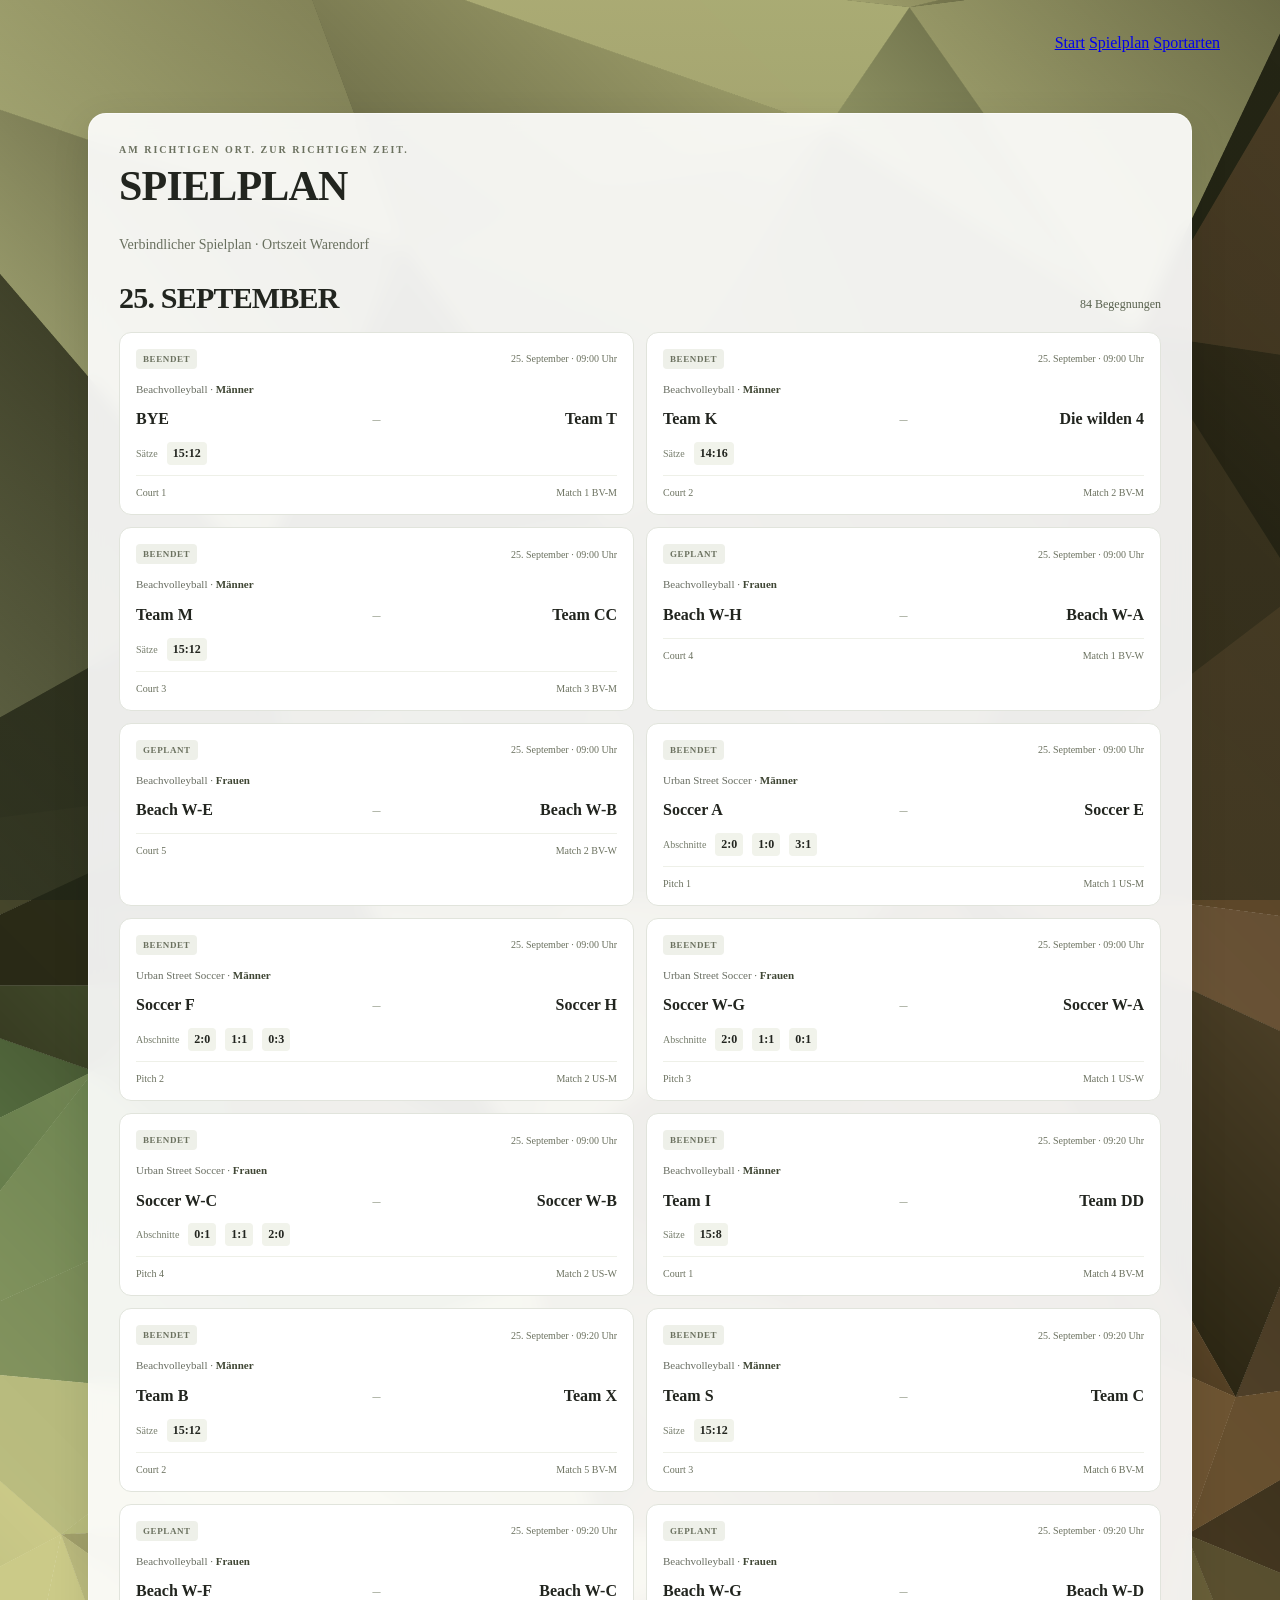
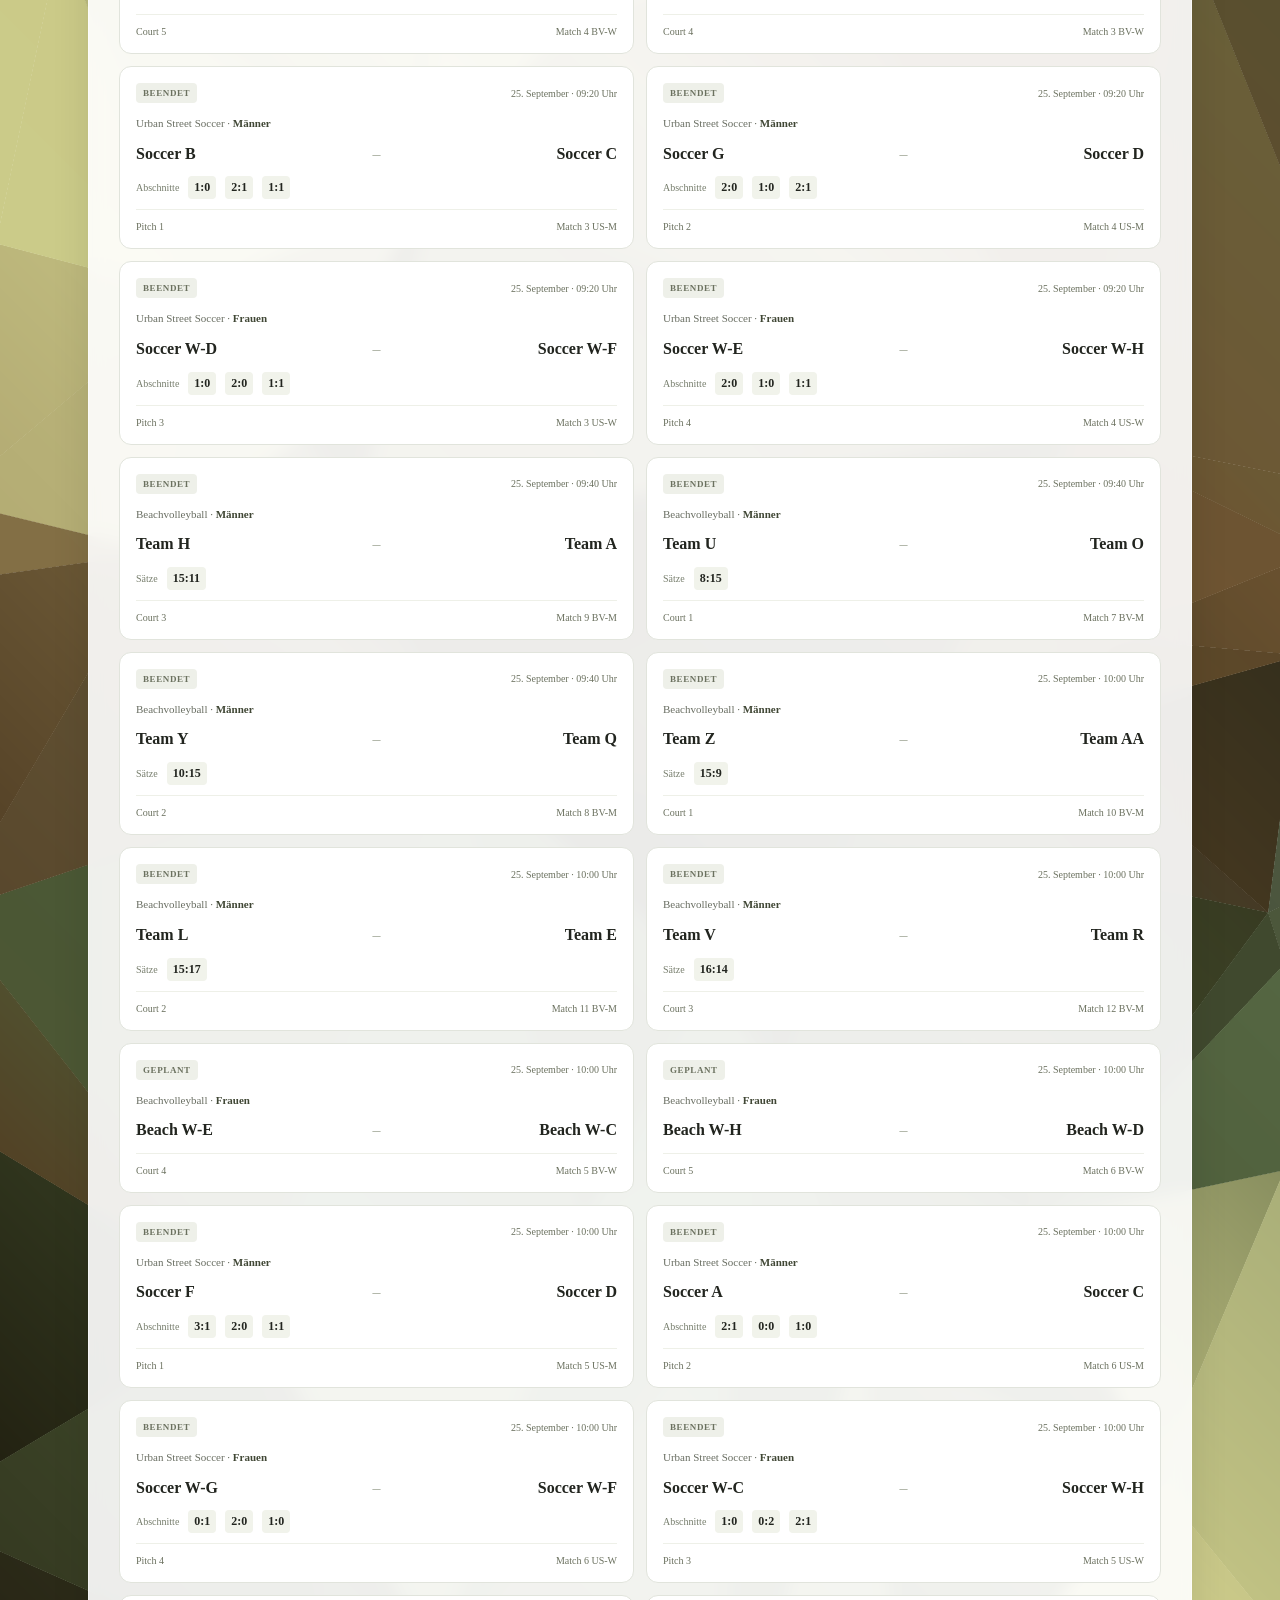
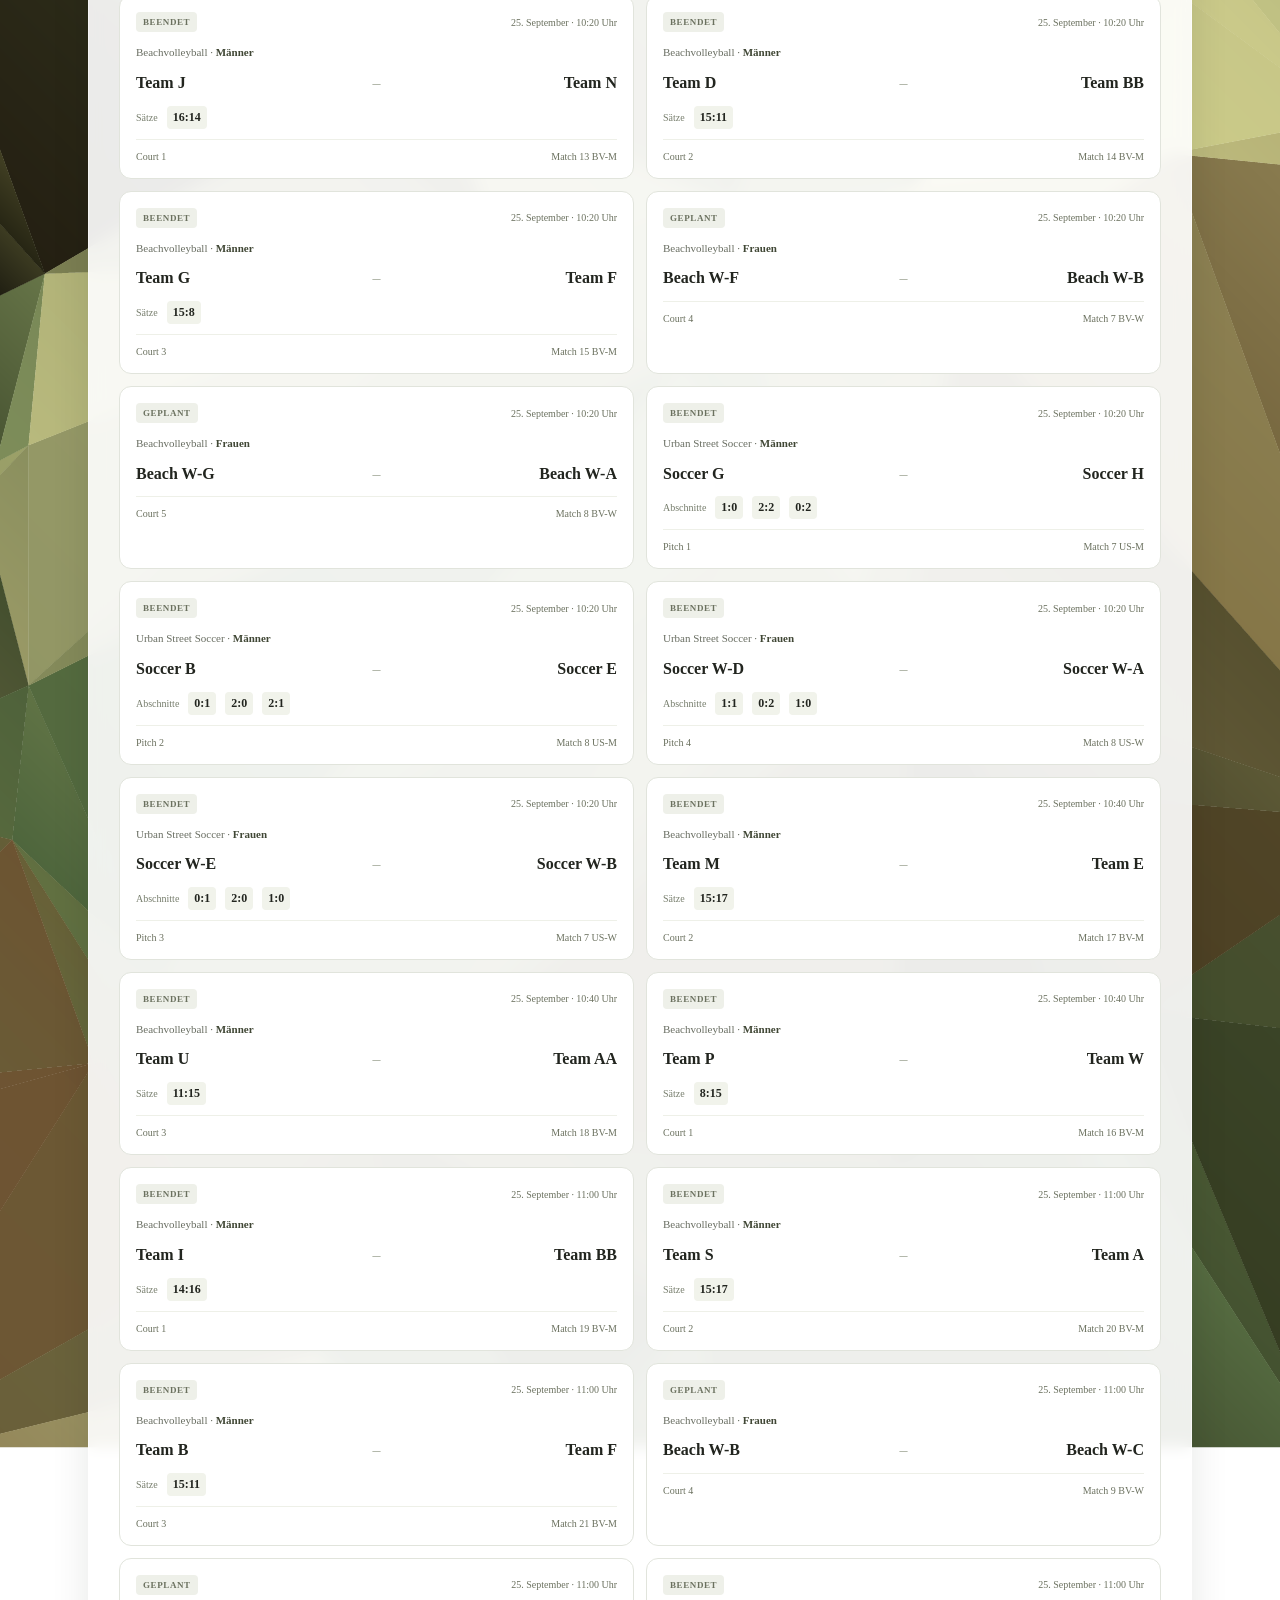
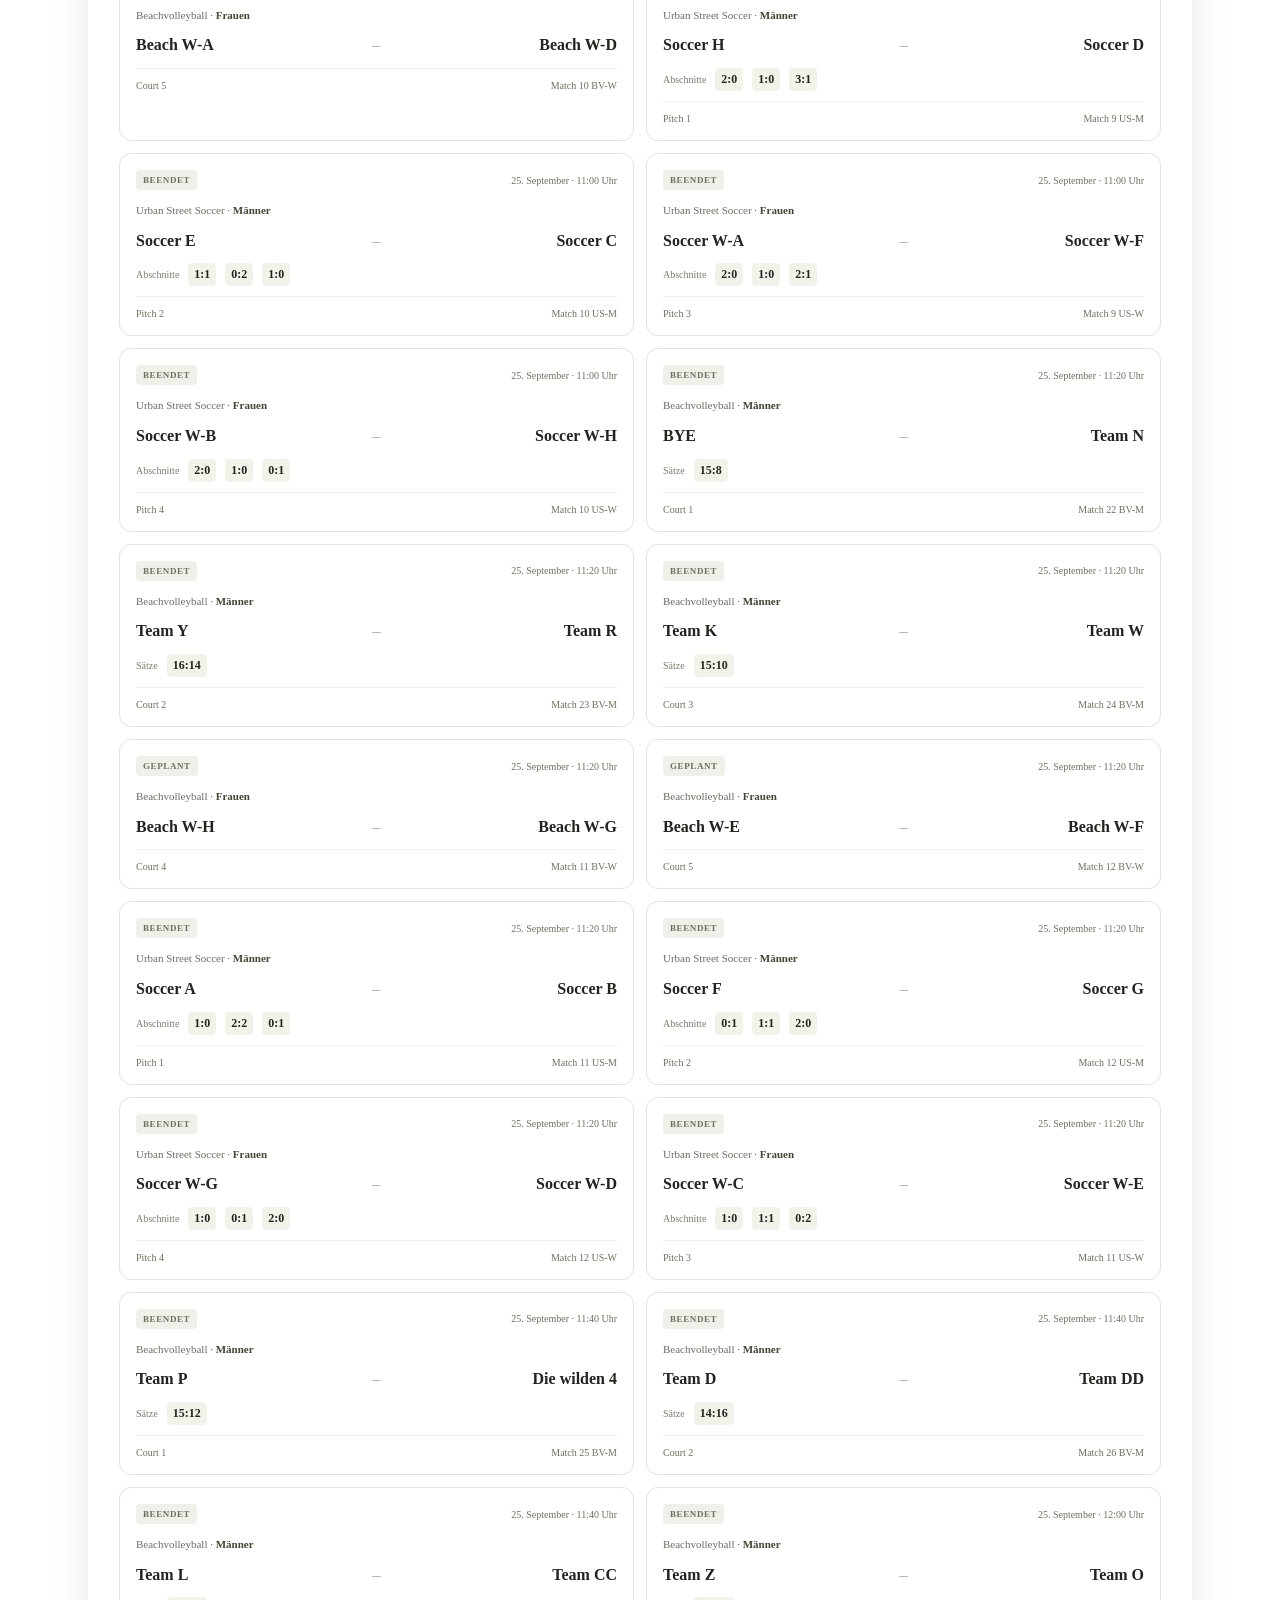
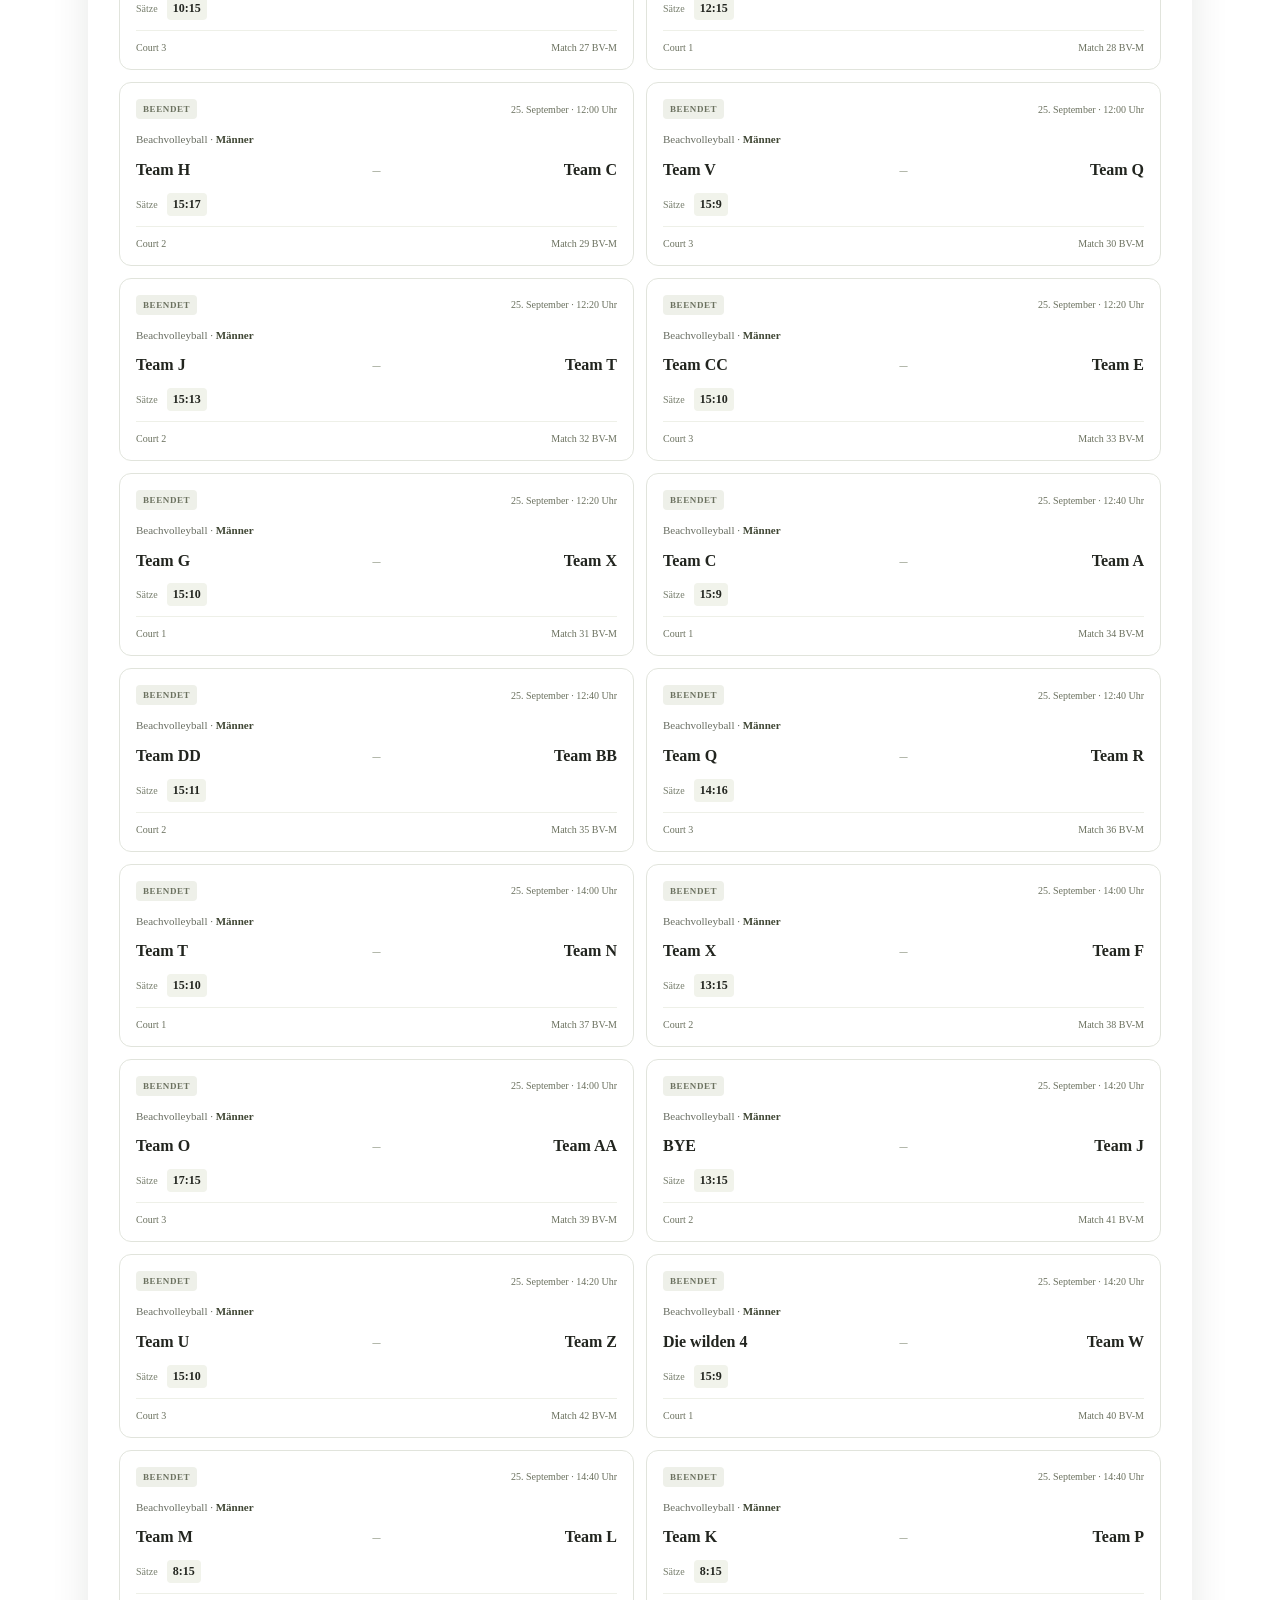
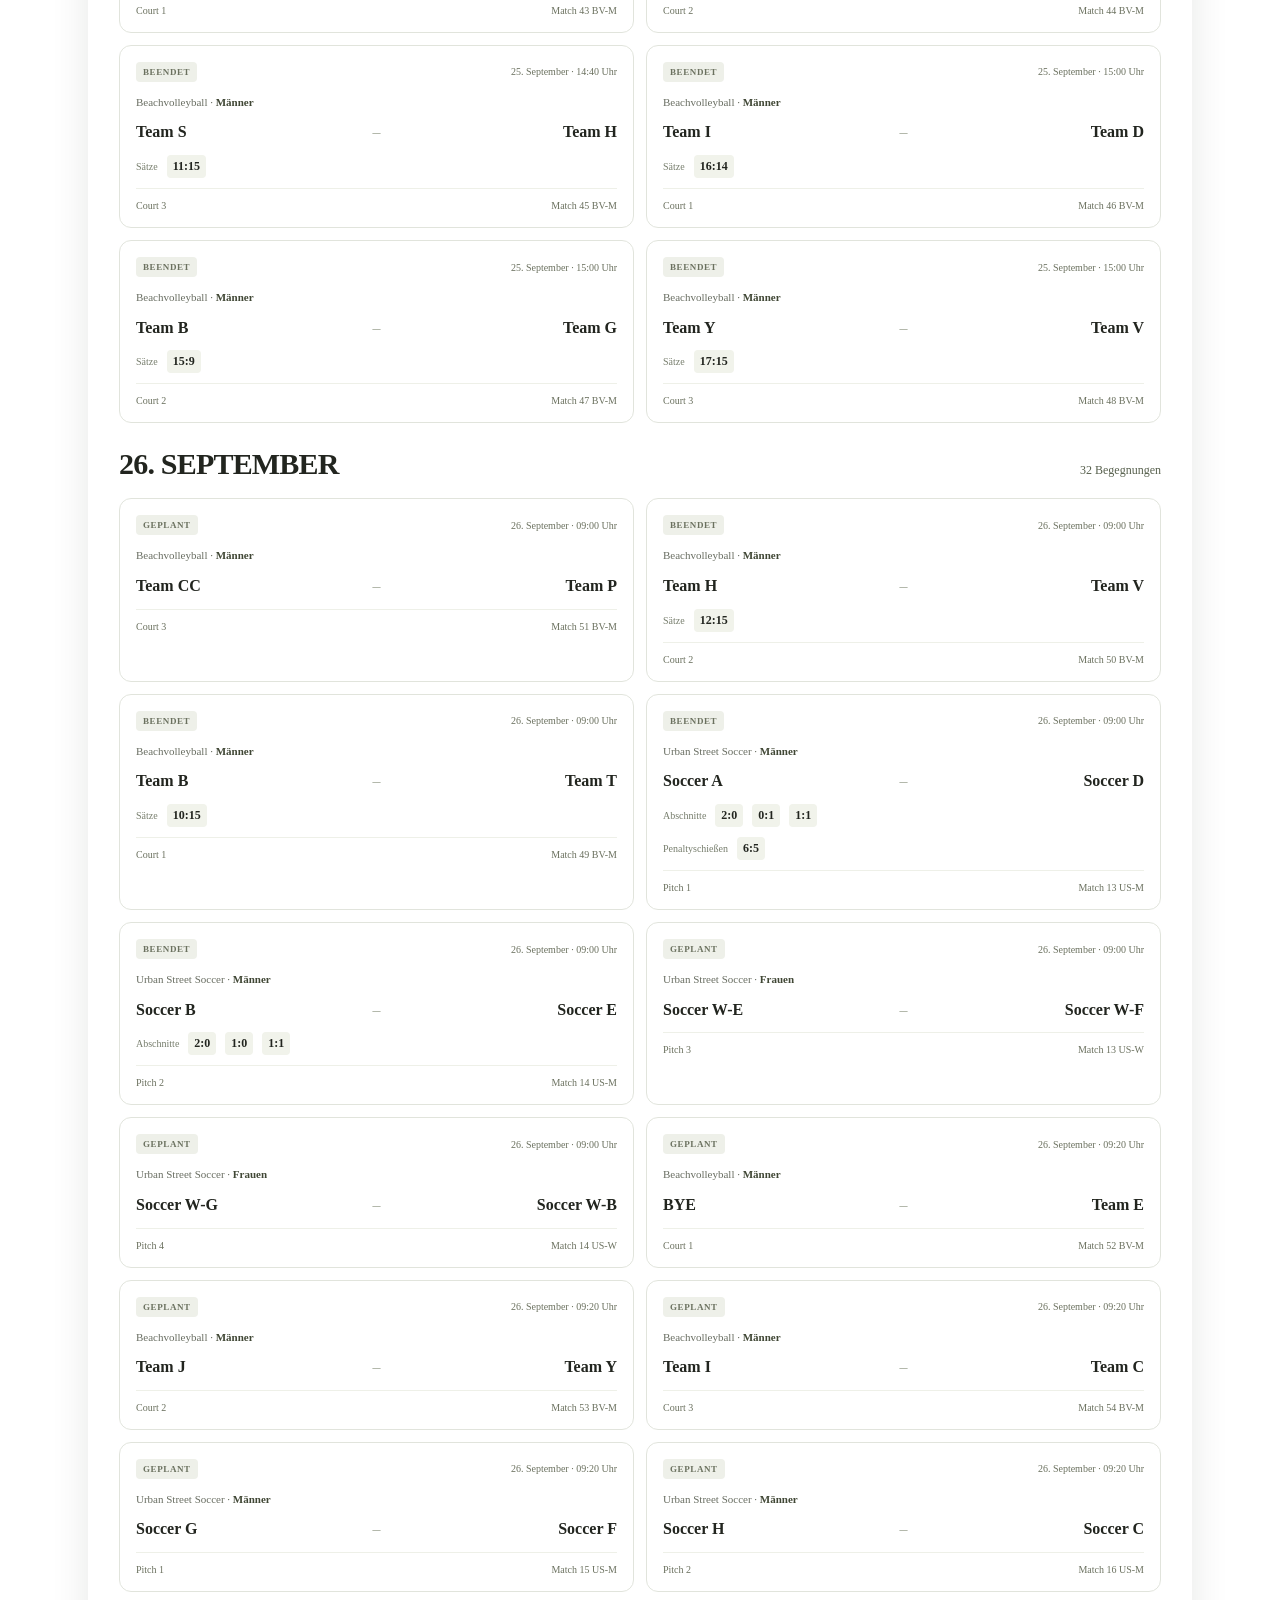
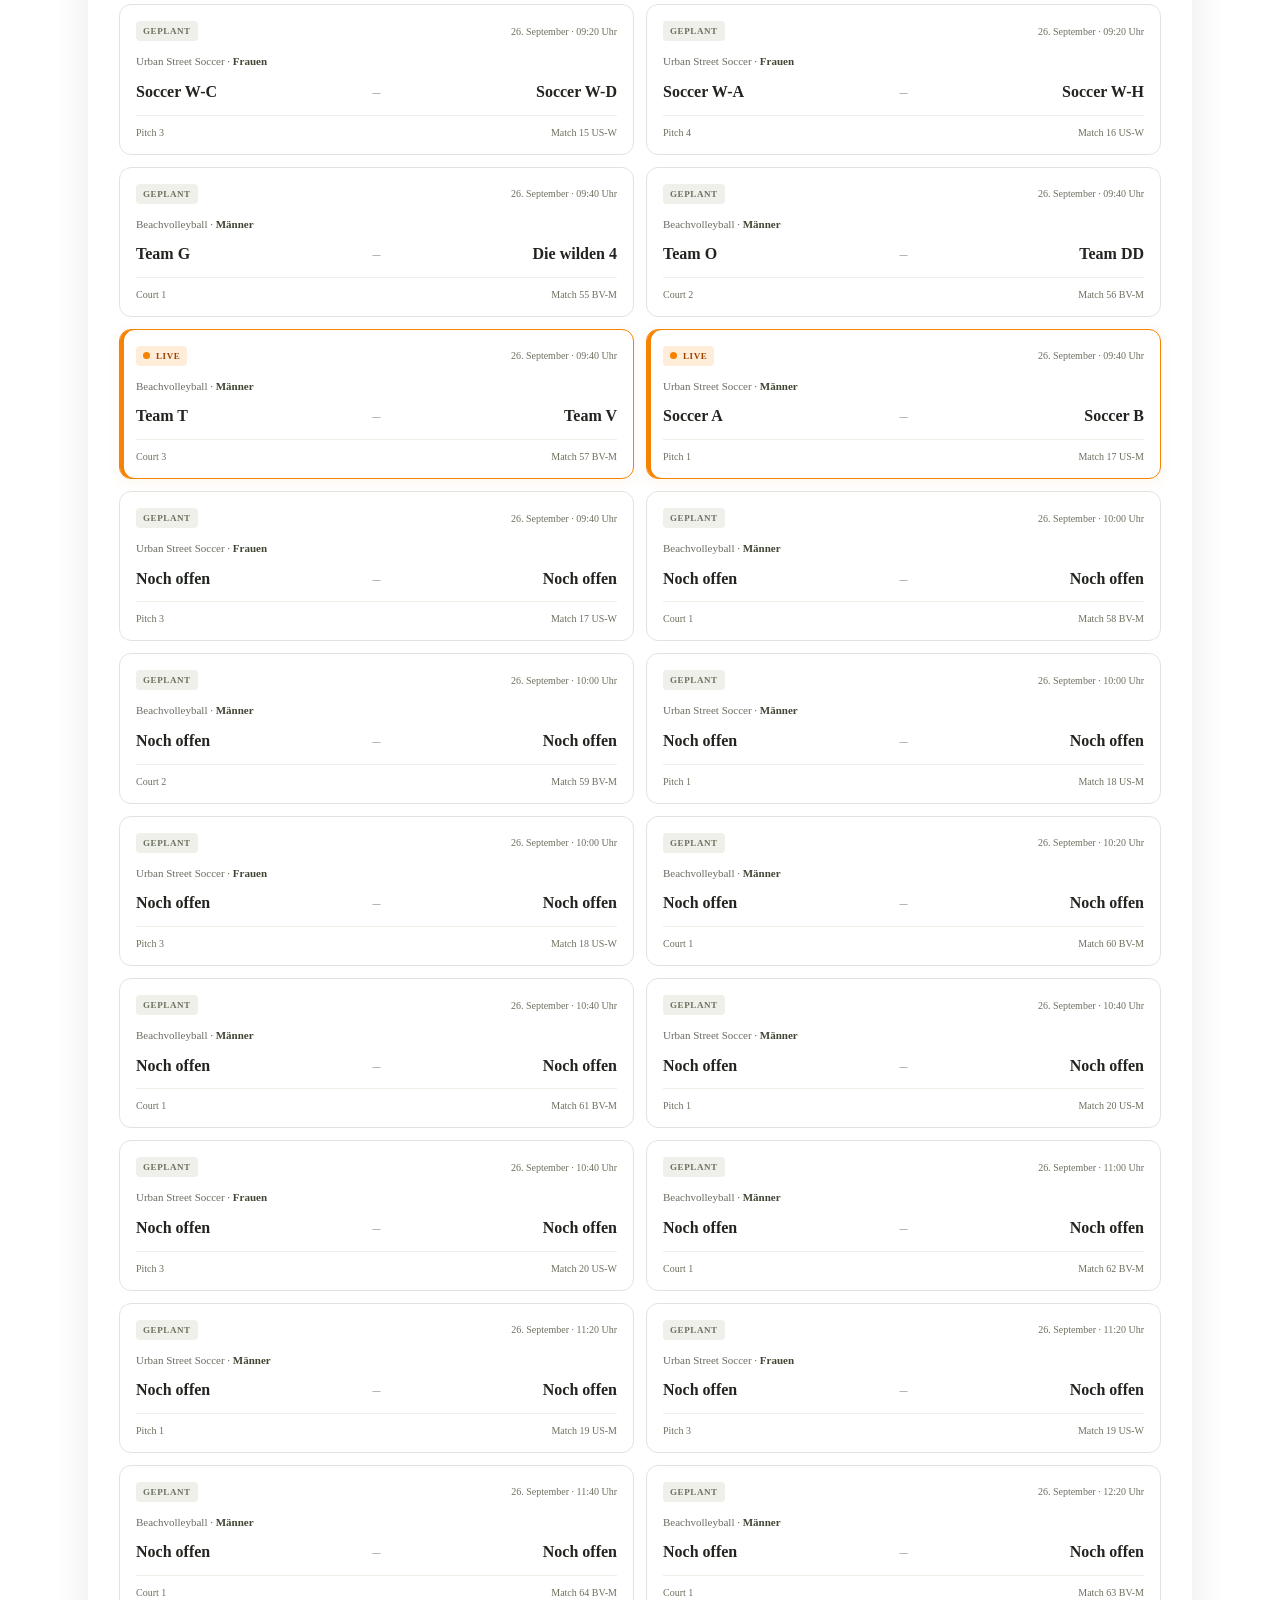
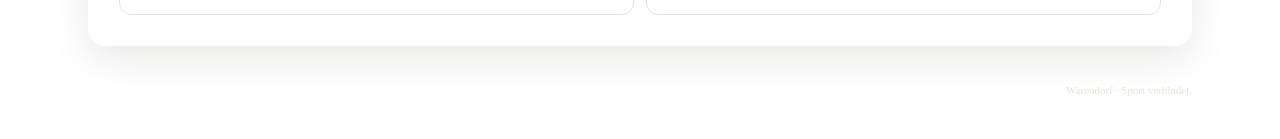
==== spielplan.html @ c07e84af "Deploy Olympix public results site" ====
<!doctype html>
<html lang="de">
<head>
<meta charset="utf-8">
<meta name="viewport" content="width=device-width,initial-scale=1">
<title>Spielplan · Olympix</title>
<link rel="stylesheet" href="public.css">
</head>
<body>
<div class="public-site">
  <div class="public-backdrop">
    <img src="branding/polygon.png" alt="">
  </div>

  <header class="public-header">
    
<nav class="public-navigation">
  <a href="./index.html">Start</a>
  <a href="./spielplan.html">Spielplan</a>
  <a href="./sportarten.html">Sportarten</a>
</nav>
  </header>

  <main id="public-main" class="public-main">
    
<section class="public-panel schedule-panel route-heading">
  <p class="eyebrow">Am richtigen Ort. Zur richtigen Zeit.</p>
  <h1>Spielplan</h1>
  <p class="day-note">Verbindlicher Spielplan · Ortszeit Warendorf</p>

  
      <div class="schedule-heading">
        <h2>25. September</h2>
        <span>84 Begegnungen</span>
      </div>

      <div class="match-grid">
        
    <article class="match-card">
      <div class="match-top">
        <span class="status status-FINAL">
          
          BEENDET
        </span>
        <span>25. September · 09:00 Uhr</span>
      </div>

      <div class="match-meta">
        <span>Beachvolleyball · <strong>Männer</strong></span>
      </div>

      <div class="match-teams">
        <strong>BYE</strong>
        <span class="versus">–</span>
        <strong>Team T</strong>
      </div>

      <div class="score-line"><span>Sätze</span><strong>15:12</strong></div>
      

      <div class="match-bottom">
        <span>Court 1</span>
        <span>Match 1 BV-M</span>
      </div>
    </article>
    <article class="match-card">
      <div class="match-top">
        <span class="status status-FINAL">
          
          BEENDET
        </span>
        <span>25. September · 09:00 Uhr</span>
      </div>

      <div class="match-meta">
        <span>Beachvolleyball · <strong>Männer</strong></span>
      </div>

      <div class="match-teams">
        <strong>Team K</strong>
        <span class="versus">–</span>
        <strong>Die wilden 4</strong>
      </div>

      <div class="score-line"><span>Sätze</span><strong>14:16</strong></div>
      

      <div class="match-bottom">
        <span>Court 2</span>
        <span>Match 2 BV-M</span>
      </div>
    </article>
    <article class="match-card">
      <div class="match-top">
        <span class="status status-FINAL">
          
          BEENDET
        </span>
        <span>25. September · 09:00 Uhr</span>
      </div>

      <div class="match-meta">
        <span>Beachvolleyball · <strong>Männer</strong></span>
      </div>

      <div class="match-teams">
        <strong>Team M</strong>
        <span class="versus">–</span>
        <strong>Team CC</strong>
      </div>

      <div class="score-line"><span>Sätze</span><strong>15:12</strong></div>
      

      <div class="match-bottom">
        <span>Court 3</span>
        <span>Match 3 BV-M</span>
      </div>
    </article>
    <article class="match-card">
      <div class="match-top">
        <span class="status status-SCHEDULED">
          
          GEPLANT
        </span>
        <span>25. September · 09:00 Uhr</span>
      </div>

      <div class="match-meta">
        <span>Beachvolleyball · <strong>Frauen</strong></span>
      </div>

      <div class="match-teams">
        <strong>Beach W-H</strong>
        <span class="versus">–</span>
        <strong>Beach W-A</strong>
      </div>

      
      

      <div class="match-bottom">
        <span>Court 4</span>
        <span>Match 1 BV-W</span>
      </div>
    </article>
    <article class="match-card">
      <div class="match-top">
        <span class="status status-SCHEDULED">
          
          GEPLANT
        </span>
        <span>25. September · 09:00 Uhr</span>
      </div>

      <div class="match-meta">
        <span>Beachvolleyball · <strong>Frauen</strong></span>
      </div>

      <div class="match-teams">
        <strong>Beach W-E</strong>
        <span class="versus">–</span>
        <strong>Beach W-B</strong>
      </div>

      
      

      <div class="match-bottom">
        <span>Court 5</span>
        <span>Match 2 BV-W</span>
      </div>
    </article>
    <article class="match-card">
      <div class="match-top">
        <span class="status status-FINAL">
          
          BEENDET
        </span>
        <span>25. September · 09:00 Uhr</span>
      </div>

      <div class="match-meta">
        <span>Urban Street Soccer · <strong>Männer</strong></span>
      </div>

      <div class="match-teams">
        <strong>Soccer A</strong>
        <span class="versus">–</span>
        <strong>Soccer E</strong>
      </div>

      <div class="score-line"><span>Abschnitte</span><strong>2:0</strong><strong>1:0</strong><strong>3:1</strong></div>
      

      <div class="match-bottom">
        <span>Pitch 1</span>
        <span>Match 1 US-M</span>
      </div>
    </article>
    <article class="match-card">
      <div class="match-top">
        <span class="status status-FINAL">
          
          BEENDET
        </span>
        <span>25. September · 09:00 Uhr</span>
      </div>

      <div class="match-meta">
        <span>Urban Street Soccer · <strong>Männer</strong></span>
      </div>

      <div class="match-teams">
        <strong>Soccer F</strong>
        <span class="versus">–</span>
        <strong>Soccer H</strong>
      </div>

      <div class="score-line"><span>Abschnitte</span><strong>2:0</strong><strong>1:1</strong><strong>0:3</strong></div>
      

      <div class="match-bottom">
        <span>Pitch 2</span>
        <span>Match 2 US-M</span>
      </div>
    </article>
    <article class="match-card">
      <div class="match-top">
        <span class="status status-FINAL">
          
          BEENDET
        </span>
        <span>25. September · 09:00 Uhr</span>
      </div>

      <div class="match-meta">
        <span>Urban Street Soccer · <strong>Frauen</strong></span>
      </div>

      <div class="match-teams">
        <strong>Soccer W-G</strong>
        <span class="versus">–</span>
        <strong>Soccer W-A</strong>
      </div>

      <div class="score-line"><span>Abschnitte</span><strong>2:0</strong><strong>1:1</strong><strong>0:1</strong></div>
      

      <div class="match-bottom">
        <span>Pitch 3</span>
        <span>Match 1 US-W</span>
      </div>
    </article>
    <article class="match-card">
      <div class="match-top">
        <span class="status status-FINAL">
          
          BEENDET
        </span>
        <span>25. September · 09:00 Uhr</span>
      </div>

      <div class="match-meta">
        <span>Urban Street Soccer · <strong>Frauen</strong></span>
      </div>

      <div class="match-teams">
        <strong>Soccer W-C</strong>
        <span class="versus">–</span>
        <strong>Soccer W-B</strong>
      </div>

      <div class="score-line"><span>Abschnitte</span><strong>0:1</strong><strong>1:1</strong><strong>2:0</strong></div>
      

      <div class="match-bottom">
        <span>Pitch 4</span>
        <span>Match 2 US-W</span>
      </div>
    </article>
    <article class="match-card">
      <div class="match-top">
        <span class="status status-FINAL">
          
          BEENDET
        </span>
        <span>25. September · 09:20 Uhr</span>
      </div>

      <div class="match-meta">
        <span>Beachvolleyball · <strong>Männer</strong></span>
      </div>

      <div class="match-teams">
        <strong>Team I</strong>
        <span class="versus">–</span>
        <strong>Team DD</strong>
      </div>

      <div class="score-line"><span>Sätze</span><strong>15:8</strong></div>
      

      <div class="match-bottom">
        <span>Court 1</span>
        <span>Match 4 BV-M</span>
      </div>
    </article>
    <article class="match-card">
      <div class="match-top">
        <span class="status status-FINAL">
          
          BEENDET
        </span>
        <span>25. September · 09:20 Uhr</span>
      </div>

      <div class="match-meta">
        <span>Beachvolleyball · <strong>Männer</strong></span>
      </div>

      <div class="match-teams">
        <strong>Team B</strong>
        <span class="versus">–</span>
        <strong>Team X</strong>
      </div>

      <div class="score-line"><span>Sätze</span><strong>15:12</strong></div>
      

      <div class="match-bottom">
        <span>Court 2</span>
        <span>Match 5 BV-M</span>
      </div>
    </article>
    <article class="match-card">
      <div class="match-top">
        <span class="status status-FINAL">
          
          BEENDET
        </span>
        <span>25. September · 09:20 Uhr</span>
      </div>

      <div class="match-meta">
        <span>Beachvolleyball · <strong>Männer</strong></span>
      </div>

      <div class="match-teams">
        <strong>Team S</strong>
        <span class="versus">–</span>
        <strong>Team C</strong>
      </div>

      <div class="score-line"><span>Sätze</span><strong>15:12</strong></div>
      

      <div class="match-bottom">
        <span>Court 3</span>
        <span>Match 6 BV-M</span>
      </div>
    </article>
    <article class="match-card">
      <div class="match-top">
        <span class="status status-SCHEDULED">
          
          GEPLANT
        </span>
        <span>25. September · 09:20 Uhr</span>
      </div>

      <div class="match-meta">
        <span>Beachvolleyball · <strong>Frauen</strong></span>
      </div>

      <div class="match-teams">
        <strong>Beach W-F</strong>
        <span class="versus">–</span>
        <strong>Beach W-C</strong>
      </div>

      
      

      <div class="match-bottom">
        <span>Court 5</span>
        <span>Match 4 BV-W</span>
      </div>
    </article>
    <article class="match-card">
      <div class="match-top">
        <span class="status status-SCHEDULED">
          
          GEPLANT
        </span>
        <span>25. September · 09:20 Uhr</span>
      </div>

      <div class="match-meta">
        <span>Beachvolleyball · <strong>Frauen</strong></span>
      </div>

      <div class="match-teams">
        <strong>Beach W-G</strong>
        <span class="versus">–</span>
        <strong>Beach W-D</strong>
      </div>

      
      

      <div class="match-bottom">
        <span>Court 4</span>
        <span>Match 3 BV-W</span>
      </div>
    </article>
    <article class="match-card">
      <div class="match-top">
        <span class="status status-FINAL">
          
          BEENDET
        </span>
        <span>25. September · 09:20 Uhr</span>
      </div>

      <div class="match-meta">
        <span>Urban Street Soccer · <strong>Männer</strong></span>
      </div>

      <div class="match-teams">
        <strong>Soccer B</strong>
        <span class="versus">–</span>
        <strong>Soccer C</strong>
      </div>

      <div class="score-line"><span>Abschnitte</span><strong>1:0</strong><strong>2:1</strong><strong>1:1</strong></div>
      

      <div class="match-bottom">
        <span>Pitch 1</span>
        <span>Match 3 US-M</span>
      </div>
    </article>
    <article class="match-card">
      <div class="match-top">
        <span class="status status-FINAL">
          
          BEENDET
        </span>
        <span>25. September · 09:20 Uhr</span>
      </div>

      <div class="match-meta">
        <span>Urban Street Soccer · <strong>Männer</strong></span>
      </div>

      <div class="match-teams">
        <strong>Soccer G</strong>
        <span class="versus">–</span>
        <strong>Soccer D</strong>
      </div>

      <div class="score-line"><span>Abschnitte</span><strong>2:0</strong><strong>1:0</strong><strong>2:1</strong></div>
      

      <div class="match-bottom">
        <span>Pitch 2</span>
        <span>Match 4 US-M</span>
      </div>
    </article>
    <article class="match-card">
      <div class="match-top">
        <span class="status status-FINAL">
          
          BEENDET
        </span>
        <span>25. September · 09:20 Uhr</span>
      </div>

      <div class="match-meta">
        <span>Urban Street Soccer · <strong>Frauen</strong></span>
      </div>

      <div class="match-teams">
        <strong>Soccer W-D</strong>
        <span class="versus">–</span>
        <strong>Soccer W-F</strong>
      </div>

      <div class="score-line"><span>Abschnitte</span><strong>1:0</strong><strong>2:0</strong><strong>1:1</strong></div>
      

      <div class="match-bottom">
        <span>Pitch 3</span>
        <span>Match 3 US-W</span>
      </div>
    </article>
    <article class="match-card">
      <div class="match-top">
        <span class="status status-FINAL">
          
          BEENDET
        </span>
        <span>25. September · 09:20 Uhr</span>
      </div>

      <div class="match-meta">
        <span>Urban Street Soccer · <strong>Frauen</strong></span>
      </div>

      <div class="match-teams">
        <strong>Soccer W-E</strong>
        <span class="versus">–</span>
        <strong>Soccer W-H</strong>
      </div>

      <div class="score-line"><span>Abschnitte</span><strong>2:0</strong><strong>1:0</strong><strong>1:1</strong></div>
      

      <div class="match-bottom">
        <span>Pitch 4</span>
        <span>Match 4 US-W</span>
      </div>
    </article>
    <article class="match-card">
      <div class="match-top">
        <span class="status status-FINAL">
          
          BEENDET
        </span>
        <span>25. September · 09:40 Uhr</span>
      </div>

      <div class="match-meta">
        <span>Beachvolleyball · <strong>Männer</strong></span>
      </div>

      <div class="match-teams">
        <strong>Team H</strong>
        <span class="versus">–</span>
        <strong>Team A</strong>
      </div>

      <div class="score-line"><span>Sätze</span><strong>15:11</strong></div>
      

      <div class="match-bottom">
        <span>Court 3</span>
        <span>Match 9 BV-M</span>
      </div>
    </article>
    <article class="match-card">
      <div class="match-top">
        <span class="status status-FINAL">
          
          BEENDET
        </span>
        <span>25. September · 09:40 Uhr</span>
      </div>

      <div class="match-meta">
        <span>Beachvolleyball · <strong>Männer</strong></span>
      </div>

      <div class="match-teams">
        <strong>Team U</strong>
        <span class="versus">–</span>
        <strong>Team O</strong>
      </div>

      <div class="score-line"><span>Sätze</span><strong>8:15</strong></div>
      

      <div class="match-bottom">
        <span>Court 1</span>
        <span>Match 7 BV-M</span>
      </div>
    </article>
    <article class="match-card">
      <div class="match-top">
        <span class="status status-FINAL">
          
          BEENDET
        </span>
        <span>25. September · 09:40 Uhr</span>
      </div>

      <div class="match-meta">
        <span>Beachvolleyball · <strong>Männer</strong></span>
      </div>

      <div class="match-teams">
        <strong>Team Y</strong>
        <span class="versus">–</span>
        <strong>Team Q</strong>
      </div>

      <div class="score-line"><span>Sätze</span><strong>10:15</strong></div>
      

      <div class="match-bottom">
        <span>Court 2</span>
        <span>Match 8 BV-M</span>
      </div>
    </article>
    <article class="match-card">
      <div class="match-top">
        <span class="status status-FINAL">
          
          BEENDET
        </span>
        <span>25. September · 10:00 Uhr</span>
      </div>

      <div class="match-meta">
        <span>Beachvolleyball · <strong>Männer</strong></span>
      </div>

      <div class="match-teams">
        <strong>Team Z</strong>
        <span class="versus">–</span>
        <strong>Team AA</strong>
      </div>

      <div class="score-line"><span>Sätze</span><strong>15:9</strong></div>
      

      <div class="match-bottom">
        <span>Court 1</span>
        <span>Match 10 BV-M</span>
      </div>
    </article>
    <article class="match-card">
      <div class="match-top">
        <span class="status status-FINAL">
          
          BEENDET
        </span>
        <span>25. September · 10:00 Uhr</span>
      </div>

      <div class="match-meta">
        <span>Beachvolleyball · <strong>Männer</strong></span>
      </div>

      <div class="match-teams">
        <strong>Team L</strong>
        <span class="versus">–</span>
        <strong>Team E</strong>
      </div>

      <div class="score-line"><span>Sätze</span><strong>15:17</strong></div>
      

      <div class="match-bottom">
        <span>Court 2</span>
        <span>Match 11 BV-M</span>
      </div>
    </article>
    <article class="match-card">
      <div class="match-top">
        <span class="status status-FINAL">
          
          BEENDET
        </span>
        <span>25. September · 10:00 Uhr</span>
      </div>

      <div class="match-meta">
        <span>Beachvolleyball · <strong>Männer</strong></span>
      </div>

      <div class="match-teams">
        <strong>Team V</strong>
        <span class="versus">–</span>
        <strong>Team R</strong>
      </div>

      <div class="score-line"><span>Sätze</span><strong>16:14</strong></div>
      

      <div class="match-bottom">
        <span>Court 3</span>
        <span>Match 12 BV-M</span>
      </div>
    </article>
    <article class="match-card">
      <div class="match-top">
        <span class="status status-SCHEDULED">
          
          GEPLANT
        </span>
        <span>25. September · 10:00 Uhr</span>
      </div>

      <div class="match-meta">
        <span>Beachvolleyball · <strong>Frauen</strong></span>
      </div>

      <div class="match-teams">
        <strong>Beach W-E</strong>
        <span class="versus">–</span>
        <strong>Beach W-C</strong>
      </div>

      
      

      <div class="match-bottom">
        <span>Court 4</span>
        <span>Match 5 BV-W</span>
      </div>
    </article>
    <article class="match-card">
      <div class="match-top">
        <span class="status status-SCHEDULED">
          
          GEPLANT
        </span>
        <span>25. September · 10:00 Uhr</span>
      </div>

      <div class="match-meta">
        <span>Beachvolleyball · <strong>Frauen</strong></span>
      </div>

      <div class="match-teams">
        <strong>Beach W-H</strong>
        <span class="versus">–</span>
        <strong>Beach W-D</strong>
      </div>

      
      

      <div class="match-bottom">
        <span>Court 5</span>
        <span>Match 6 BV-W</span>
      </div>
    </article>
    <article class="match-card">
      <div class="match-top">
        <span class="status status-FINAL">
          
          BEENDET
        </span>
        <span>25. September · 10:00 Uhr</span>
      </div>

      <div class="match-meta">
        <span>Urban Street Soccer · <strong>Männer</strong></span>
      </div>

      <div class="match-teams">
        <strong>Soccer F</strong>
        <span class="versus">–</span>
        <strong>Soccer D</strong>
      </div>

      <div class="score-line"><span>Abschnitte</span><strong>3:1</strong><strong>2:0</strong><strong>1:1</strong></div>
      

      <div class="match-bottom">
        <span>Pitch 1</span>
        <span>Match 5 US-M</span>
      </div>
    </article>
    <article class="match-card">
      <div class="match-top">
        <span class="status status-FINAL">
          
          BEENDET
        </span>
        <span>25. September · 10:00 Uhr</span>
      </div>

      <div class="match-meta">
        <span>Urban Street Soccer · <strong>Männer</strong></span>
      </div>

      <div class="match-teams">
        <strong>Soccer A</strong>
        <span class="versus">–</span>
        <strong>Soccer C</strong>
      </div>

      <div class="score-line"><span>Abschnitte</span><strong>2:1</strong><strong>0:0</strong><strong>1:0</strong></div>
      

      <div class="match-bottom">
        <span>Pitch 2</span>
        <span>Match 6 US-M</span>
      </div>
    </article>
    <article class="match-card">
      <div class="match-top">
        <span class="status status-FINAL">
          
          BEENDET
        </span>
        <span>25. September · 10:00 Uhr</span>
      </div>

      <div class="match-meta">
        <span>Urban Street Soccer · <strong>Frauen</strong></span>
      </div>

      <div class="match-teams">
        <strong>Soccer W-G</strong>
        <span class="versus">–</span>
        <strong>Soccer W-F</strong>
      </div>

      <div class="score-line"><span>Abschnitte</span><strong>0:1</strong><strong>2:0</strong><strong>1:0</strong></div>
      

      <div class="match-bottom">
        <span>Pitch 4</span>
        <span>Match 6 US-W</span>
      </div>
    </article>
    <article class="match-card">
      <div class="match-top">
        <span class="status status-FINAL">
          
          BEENDET
        </span>
        <span>25. September · 10:00 Uhr</span>
      </div>

      <div class="match-meta">
        <span>Urban Street Soccer · <strong>Frauen</strong></span>
      </div>

      <div class="match-teams">
        <strong>Soccer W-C</strong>
        <span class="versus">–</span>
        <strong>Soccer W-H</strong>
      </div>

      <div class="score-line"><span>Abschnitte</span><strong>1:0</strong><strong>0:2</strong><strong>2:1</strong></div>
      

      <div class="match-bottom">
        <span>Pitch 3</span>
        <span>Match 5 US-W</span>
      </div>
    </article>
    <article class="match-card">
      <div class="match-top">
        <span class="status status-FINAL">
          
          BEENDET
        </span>
        <span>25. September · 10:20 Uhr</span>
      </div>

      <div class="match-meta">
        <span>Beachvolleyball · <strong>Männer</strong></span>
      </div>

      <div class="match-teams">
        <strong>Team J</strong>
        <span class="versus">–</span>
        <strong>Team N</strong>
      </div>

      <div class="score-line"><span>Sätze</span><strong>16:14</strong></div>
      

      <div class="match-bottom">
        <span>Court 1</span>
        <span>Match 13 BV-M</span>
      </div>
    </article>
    <article class="match-card">
      <div class="match-top">
        <span class="status status-FINAL">
          
          BEENDET
        </span>
        <span>25. September · 10:20 Uhr</span>
      </div>

      <div class="match-meta">
        <span>Beachvolleyball · <strong>Männer</strong></span>
      </div>

      <div class="match-teams">
        <strong>Team D</strong>
        <span class="versus">–</span>
        <strong>Team BB</strong>
      </div>

      <div class="score-line"><span>Sätze</span><strong>15:11</strong></div>
      

      <div class="match-bottom">
        <span>Court 2</span>
        <span>Match 14 BV-M</span>
      </div>
    </article>
    <article class="match-card">
      <div class="match-top">
        <span class="status status-FINAL">
          
          BEENDET
        </span>
        <span>25. September · 10:20 Uhr</span>
      </div>

      <div class="match-meta">
        <span>Beachvolleyball · <strong>Männer</strong></span>
      </div>

      <div class="match-teams">
        <strong>Team G</strong>
        <span class="versus">–</span>
        <strong>Team F</strong>
      </div>

      <div class="score-line"><span>Sätze</span><strong>15:8</strong></div>
      

      <div class="match-bottom">
        <span>Court 3</span>
        <span>Match 15 BV-M</span>
      </div>
    </article>
    <article class="match-card">
      <div class="match-top">
        <span class="status status-SCHEDULED">
          
          GEPLANT
        </span>
        <span>25. September · 10:20 Uhr</span>
      </div>

      <div class="match-meta">
        <span>Beachvolleyball · <strong>Frauen</strong></span>
      </div>

      <div class="match-teams">
        <strong>Beach W-F</strong>
        <span class="versus">–</span>
        <strong>Beach W-B</strong>
      </div>

      
      

      <div class="match-bottom">
        <span>Court 4</span>
        <span>Match 7 BV-W</span>
      </div>
    </article>
    <article class="match-card">
      <div class="match-top">
        <span class="status status-SCHEDULED">
          
          GEPLANT
        </span>
        <span>25. September · 10:20 Uhr</span>
      </div>

      <div class="match-meta">
        <span>Beachvolleyball · <strong>Frauen</strong></span>
      </div>

      <div class="match-teams">
        <strong>Beach W-G</strong>
        <span class="versus">–</span>
        <strong>Beach W-A</strong>
      </div>

      
      

      <div class="match-bottom">
        <span>Court 5</span>
        <span>Match 8 BV-W</span>
      </div>
    </article>
    <article class="match-card">
      <div class="match-top">
        <span class="status status-FINAL">
          
          BEENDET
        </span>
        <span>25. September · 10:20 Uhr</span>
      </div>

      <div class="match-meta">
        <span>Urban Street Soccer · <strong>Männer</strong></span>
      </div>

      <div class="match-teams">
        <strong>Soccer G</strong>
        <span class="versus">–</span>
        <strong>Soccer H</strong>
      </div>

      <div class="score-line"><span>Abschnitte</span><strong>1:0</strong><strong>2:2</strong><strong>0:2</strong></div>
      

      <div class="match-bottom">
        <span>Pitch 1</span>
        <span>Match 7 US-M</span>
      </div>
    </article>
    <article class="match-card">
      <div class="match-top">
        <span class="status status-FINAL">
          
          BEENDET
        </span>
        <span>25. September · 10:20 Uhr</span>
      </div>

      <div class="match-meta">
        <span>Urban Street Soccer · <strong>Männer</strong></span>
      </div>

      <div class="match-teams">
        <strong>Soccer B</strong>
        <span class="versus">–</span>
        <strong>Soccer E</strong>
      </div>

      <div class="score-line"><span>Abschnitte</span><strong>0:1</strong><strong>2:0</strong><strong>2:1</strong></div>
      

      <div class="match-bottom">
        <span>Pitch 2</span>
        <span>Match 8 US-M</span>
      </div>
    </article>
    <article class="match-card">
      <div class="match-top">
        <span class="status status-FINAL">
          
          BEENDET
        </span>
        <span>25. September · 10:20 Uhr</span>
      </div>

      <div class="match-meta">
        <span>Urban Street Soccer · <strong>Frauen</strong></span>
      </div>

      <div class="match-teams">
        <strong>Soccer W-D</strong>
        <span class="versus">–</span>
        <strong>Soccer W-A</strong>
      </div>

      <div class="score-line"><span>Abschnitte</span><strong>1:1</strong><strong>0:2</strong><strong>1:0</strong></div>
      

      <div class="match-bottom">
        <span>Pitch 4</span>
        <span>Match 8 US-W</span>
      </div>
    </article>
    <article class="match-card">
      <div class="match-top">
        <span class="status status-FINAL">
          
          BEENDET
        </span>
        <span>25. September · 10:20 Uhr</span>
      </div>

      <div class="match-meta">
        <span>Urban Street Soccer · <strong>Frauen</strong></span>
      </div>

      <div class="match-teams">
        <strong>Soccer W-E</strong>
        <span class="versus">–</span>
        <strong>Soccer W-B</strong>
      </div>

      <div class="score-line"><span>Abschnitte</span><strong>0:1</strong><strong>2:0</strong><strong>1:0</strong></div>
      

      <div class="match-bottom">
        <span>Pitch 3</span>
        <span>Match 7 US-W</span>
      </div>
    </article>
    <article class="match-card">
      <div class="match-top">
        <span class="status status-FINAL">
          
          BEENDET
        </span>
        <span>25. September · 10:40 Uhr</span>
      </div>

      <div class="match-meta">
        <span>Beachvolleyball · <strong>Männer</strong></span>
      </div>

      <div class="match-teams">
        <strong>Team M</strong>
        <span class="versus">–</span>
        <strong>Team E</strong>
      </div>

      <div class="score-line"><span>Sätze</span><strong>15:17</strong></div>
      

      <div class="match-bottom">
        <span>Court 2</span>
        <span>Match 17 BV-M</span>
      </div>
    </article>
    <article class="match-card">
      <div class="match-top">
        <span class="status status-FINAL">
          
          BEENDET
        </span>
        <span>25. September · 10:40 Uhr</span>
      </div>

      <div class="match-meta">
        <span>Beachvolleyball · <strong>Männer</strong></span>
      </div>

      <div class="match-teams">
        <strong>Team U</strong>
        <span class="versus">–</span>
        <strong>Team AA</strong>
      </div>

      <div class="score-line"><span>Sätze</span><strong>11:15</strong></div>
      

      <div class="match-bottom">
        <span>Court 3</span>
        <span>Match 18 BV-M</span>
      </div>
    </article>
    <article class="match-card">
      <div class="match-top">
        <span class="status status-FINAL">
          
          BEENDET
        </span>
        <span>25. September · 10:40 Uhr</span>
      </div>

      <div class="match-meta">
        <span>Beachvolleyball · <strong>Männer</strong></span>
      </div>

      <div class="match-teams">
        <strong>Team P</strong>
        <span class="versus">–</span>
        <strong>Team W</strong>
      </div>

      <div class="score-line"><span>Sätze</span><strong>8:15</strong></div>
      

      <div class="match-bottom">
        <span>Court 1</span>
        <span>Match 16 BV-M</span>
      </div>
    </article>
    <article class="match-card">
      <div class="match-top">
        <span class="status status-FINAL">
          
          BEENDET
        </span>
        <span>25. September · 11:00 Uhr</span>
      </div>

      <div class="match-meta">
        <span>Beachvolleyball · <strong>Männer</strong></span>
      </div>

      <div class="match-teams">
        <strong>Team I</strong>
        <span class="versus">–</span>
        <strong>Team BB</strong>
      </div>

      <div class="score-line"><span>Sätze</span><strong>14:16</strong></div>
      

      <div class="match-bottom">
        <span>Court 1</span>
        <span>Match 19 BV-M</span>
      </div>
    </article>
    <article class="match-card">
      <div class="match-top">
        <span class="status status-FINAL">
          
          BEENDET
        </span>
        <span>25. September · 11:00 Uhr</span>
      </div>

      <div class="match-meta">
        <span>Beachvolleyball · <strong>Männer</strong></span>
      </div>

      <div class="match-teams">
        <strong>Team S</strong>
        <span class="versus">–</span>
        <strong>Team A</strong>
      </div>

      <div class="score-line"><span>Sätze</span><strong>15:17</strong></div>
      

      <div class="match-bottom">
        <span>Court 2</span>
        <span>Match 20 BV-M</span>
      </div>
    </article>
    <article class="match-card">
      <div class="match-top">
        <span class="status status-FINAL">
          
          BEENDET
        </span>
        <span>25. September · 11:00 Uhr</span>
      </div>

      <div class="match-meta">
        <span>Beachvolleyball · <strong>Männer</strong></span>
      </div>

      <div class="match-teams">
        <strong>Team B</strong>
        <span class="versus">–</span>
        <strong>Team F</strong>
      </div>

      <div class="score-line"><span>Sätze</span><strong>15:11</strong></div>
      

      <div class="match-bottom">
        <span>Court 3</span>
        <span>Match 21 BV-M</span>
      </div>
    </article>
    <article class="match-card">
      <div class="match-top">
        <span class="status status-SCHEDULED">
          
          GEPLANT
        </span>
        <span>25. September · 11:00 Uhr</span>
      </div>

      <div class="match-meta">
        <span>Beachvolleyball · <strong>Frauen</strong></span>
      </div>

      <div class="match-teams">
        <strong>Beach W-B</strong>
        <span class="versus">–</span>
        <strong>Beach W-C</strong>
      </div>

      
      

      <div class="match-bottom">
        <span>Court 4</span>
        <span>Match 9 BV-W</span>
      </div>
    </article>
    <article class="match-card">
      <div class="match-top">
        <span class="status status-SCHEDULED">
          
          GEPLANT
        </span>
        <span>25. September · 11:00 Uhr</span>
      </div>

      <div class="match-meta">
        <span>Beachvolleyball · <strong>Frauen</strong></span>
      </div>

      <div class="match-teams">
        <strong>Beach W-A</strong>
        <span class="versus">–</span>
        <strong>Beach W-D</strong>
      </div>

      
      

      <div class="match-bottom">
        <span>Court 5</span>
        <span>Match 10 BV-W</span>
      </div>
    </article>
    <article class="match-card">
      <div class="match-top">
        <span class="status status-FINAL">
          
          BEENDET
        </span>
        <span>25. September · 11:00 Uhr</span>
      </div>

      <div class="match-meta">
        <span>Urban Street Soccer · <strong>Männer</strong></span>
      </div>

      <div class="match-teams">
        <strong>Soccer H</strong>
        <span class="versus">–</span>
        <strong>Soccer D</strong>
      </div>

      <div class="score-line"><span>Abschnitte</span><strong>2:0</strong><strong>1:0</strong><strong>3:1</strong></div>
      

      <div class="match-bottom">
        <span>Pitch 1</span>
        <span>Match 9 US-M</span>
      </div>
    </article>
    <article class="match-card">
      <div class="match-top">
        <span class="status status-FINAL">
          
          BEENDET
        </span>
        <span>25. September · 11:00 Uhr</span>
      </div>

      <div class="match-meta">
        <span>Urban Street Soccer · <strong>Männer</strong></span>
      </div>

      <div class="match-teams">
        <strong>Soccer E</strong>
        <span class="versus">–</span>
        <strong>Soccer C</strong>
      </div>

      <div class="score-line"><span>Abschnitte</span><strong>1:1</strong><strong>0:2</strong><strong>1:0</strong></div>
      

      <div class="match-bottom">
        <span>Pitch 2</span>
        <span>Match 10 US-M</span>
      </div>
    </article>
    <article class="match-card">
      <div class="match-top">
        <span class="status status-FINAL">
          
          BEENDET
        </span>
        <span>25. September · 11:00 Uhr</span>
      </div>

      <div class="match-meta">
        <span>Urban Street Soccer · <strong>Frauen</strong></span>
      </div>

      <div class="match-teams">
        <strong>Soccer W-A</strong>
        <span class="versus">–</span>
        <strong>Soccer W-F</strong>
      </div>

      <div class="score-line"><span>Abschnitte</span><strong>2:0</strong><strong>1:0</strong><strong>2:1</strong></div>
      

      <div class="match-bottom">
        <span>Pitch 3</span>
        <span>Match 9 US-W</span>
      </div>
    </article>
    <article class="match-card">
      <div class="match-top">
        <span class="status status-FINAL">
          
          BEENDET
        </span>
        <span>25. September · 11:00 Uhr</span>
      </div>

      <div class="match-meta">
        <span>Urban Street Soccer · <strong>Frauen</strong></span>
      </div>

      <div class="match-teams">
        <strong>Soccer W-B</strong>
        <span class="versus">–</span>
        <strong>Soccer W-H</strong>
      </div>

      <div class="score-line"><span>Abschnitte</span><strong>2:0</strong><strong>1:0</strong><strong>0:1</strong></div>
      

      <div class="match-bottom">
        <span>Pitch 4</span>
        <span>Match 10 US-W</span>
      </div>
    </article>
    <article class="match-card">
      <div class="match-top">
        <span class="status status-FINAL">
          
          BEENDET
        </span>
        <span>25. September · 11:20 Uhr</span>
      </div>

      <div class="match-meta">
        <span>Beachvolleyball · <strong>Männer</strong></span>
      </div>

      <div class="match-teams">
        <strong>BYE</strong>
        <span class="versus">–</span>
        <strong>Team N</strong>
      </div>

      <div class="score-line"><span>Sätze</span><strong>15:8</strong></div>
      

      <div class="match-bottom">
        <span>Court 1</span>
        <span>Match 22 BV-M</span>
      </div>
    </article>
    <article class="match-card">
      <div class="match-top">
        <span class="status status-FINAL">
          
          BEENDET
        </span>
        <span>25. September · 11:20 Uhr</span>
      </div>

      <div class="match-meta">
        <span>Beachvolleyball · <strong>Männer</strong></span>
      </div>

      <div class="match-teams">
        <strong>Team Y</strong>
        <span class="versus">–</span>
        <strong>Team R</strong>
      </div>

      <div class="score-line"><span>Sätze</span><strong>16:14</strong></div>
      

      <div class="match-bottom">
        <span>Court 2</span>
        <span>Match 23 BV-M</span>
      </div>
    </article>
    <article class="match-card">
      <div class="match-top">
        <span class="status status-FINAL">
          
          BEENDET
        </span>
        <span>25. September · 11:20 Uhr</span>
      </div>

      <div class="match-meta">
        <span>Beachvolleyball · <strong>Männer</strong></span>
      </div>

      <div class="match-teams">
        <strong>Team K</strong>
        <span class="versus">–</span>
        <strong>Team W</strong>
      </div>

      <div class="score-line"><span>Sätze</span><strong>15:10</strong></div>
      

      <div class="match-bottom">
        <span>Court 3</span>
        <span>Match 24 BV-M</span>
      </div>
    </article>
    <article class="match-card">
      <div class="match-top">
        <span class="status status-SCHEDULED">
          
          GEPLANT
        </span>
        <span>25. September · 11:20 Uhr</span>
      </div>

      <div class="match-meta">
        <span>Beachvolleyball · <strong>Frauen</strong></span>
      </div>

      <div class="match-teams">
        <strong>Beach W-H</strong>
        <span class="versus">–</span>
        <strong>Beach W-G</strong>
      </div>

      
      

      <div class="match-bottom">
        <span>Court 4</span>
        <span>Match 11 BV-W</span>
      </div>
    </article>
    <article class="match-card">
      <div class="match-top">
        <span class="status status-SCHEDULED">
          
          GEPLANT
        </span>
        <span>25. September · 11:20 Uhr</span>
      </div>

      <div class="match-meta">
        <span>Beachvolleyball · <strong>Frauen</strong></span>
      </div>

      <div class="match-teams">
        <strong>Beach W-E</strong>
        <span class="versus">–</span>
        <strong>Beach W-F</strong>
      </div>

      
      

      <div class="match-bottom">
        <span>Court 5</span>
        <span>Match 12 BV-W</span>
      </div>
    </article>
    <article class="match-card">
      <div class="match-top">
        <span class="status status-FINAL">
          
          BEENDET
        </span>
        <span>25. September · 11:20 Uhr</span>
      </div>

      <div class="match-meta">
        <span>Urban Street Soccer · <strong>Männer</strong></span>
      </div>

      <div class="match-teams">
        <strong>Soccer A</strong>
        <span class="versus">–</span>
        <strong>Soccer B</strong>
      </div>

      <div class="score-line"><span>Abschnitte</span><strong>1:0</strong><strong>2:2</strong><strong>0:1</strong></div>
      

      <div class="match-bottom">
        <span>Pitch 1</span>
        <span>Match 11 US-M</span>
      </div>
    </article>
    <article class="match-card">
      <div class="match-top">
        <span class="status status-FINAL">
          
          BEENDET
        </span>
        <span>25. September · 11:20 Uhr</span>
      </div>

      <div class="match-meta">
        <span>Urban Street Soccer · <strong>Männer</strong></span>
      </div>

      <div class="match-teams">
        <strong>Soccer F</strong>
        <span class="versus">–</span>
        <strong>Soccer G</strong>
      </div>

      <div class="score-line"><span>Abschnitte</span><strong>0:1</strong><strong>1:1</strong><strong>2:0</strong></div>
      

      <div class="match-bottom">
        <span>Pitch 2</span>
        <span>Match 12 US-M</span>
      </div>
    </article>
    <article class="match-card">
      <div class="match-top">
        <span class="status status-FINAL">
          
          BEENDET
        </span>
        <span>25. September · 11:20 Uhr</span>
      </div>

      <div class="match-meta">
        <span>Urban Street Soccer · <strong>Frauen</strong></span>
      </div>

      <div class="match-teams">
        <strong>Soccer W-G</strong>
        <span class="versus">–</span>
        <strong>Soccer W-D</strong>
      </div>

      <div class="score-line"><span>Abschnitte</span><strong>1:0</strong><strong>0:1</strong><strong>2:0</strong></div>
      

      <div class="match-bottom">
        <span>Pitch 4</span>
        <span>Match 12 US-W</span>
      </div>
    </article>
    <article class="match-card">
      <div class="match-top">
        <span class="status status-FINAL">
          
          BEENDET
        </span>
        <span>25. September · 11:20 Uhr</span>
      </div>

      <div class="match-meta">
        <span>Urban Street Soccer · <strong>Frauen</strong></span>
      </div>

      <div class="match-teams">
        <strong>Soccer W-C</strong>
        <span class="versus">–</span>
        <strong>Soccer W-E</strong>
      </div>

      <div class="score-line"><span>Abschnitte</span><strong>1:0</strong><strong>1:1</strong><strong>0:2</strong></div>
      

      <div class="match-bottom">
        <span>Pitch 3</span>
        <span>Match 11 US-W</span>
      </div>
    </article>
    <article class="match-card">
      <div class="match-top">
        <span class="status status-FINAL">
          
          BEENDET
        </span>
        <span>25. September · 11:40 Uhr</span>
      </div>

      <div class="match-meta">
        <span>Beachvolleyball · <strong>Männer</strong></span>
      </div>

      <div class="match-teams">
        <strong>Team P</strong>
        <span class="versus">–</span>
        <strong>Die wilden 4</strong>
      </div>

      <div class="score-line"><span>Sätze</span><strong>15:12</strong></div>
      

      <div class="match-bottom">
        <span>Court 1</span>
        <span>Match 25 BV-M</span>
      </div>
    </article>
    <article class="match-card">
      <div class="match-top">
        <span class="status status-FINAL">
          
          BEENDET
        </span>
        <span>25. September · 11:40 Uhr</span>
      </div>

      <div class="match-meta">
        <span>Beachvolleyball · <strong>Männer</strong></span>
      </div>

      <div class="match-teams">
        <strong>Team D</strong>
        <span class="versus">–</span>
        <strong>Team DD</strong>
      </div>

      <div class="score-line"><span>Sätze</span><strong>14:16</strong></div>
      

      <div class="match-bottom">
        <span>Court 2</span>
        <span>Match 26 BV-M</span>
      </div>
    </article>
    <article class="match-card">
      <div class="match-top">
        <span class="status status-FINAL">
          
          BEENDET
        </span>
        <span>25. September · 11:40 Uhr</span>
      </div>

      <div class="match-meta">
        <span>Beachvolleyball · <strong>Männer</strong></span>
      </div>

      <div class="match-teams">
        <strong>Team L</strong>
        <span class="versus">–</span>
        <strong>Team CC</strong>
      </div>

      <div class="score-line"><span>Sätze</span><strong>10:15</strong></div>
      

      <div class="match-bottom">
        <span>Court 3</span>
        <span>Match 27 BV-M</span>
      </div>
    </article>
    <article class="match-card">
      <div class="match-top">
        <span class="status status-FINAL">
          
          BEENDET
        </span>
        <span>25. September · 12:00 Uhr</span>
      </div>

      <div class="match-meta">
        <span>Beachvolleyball · <strong>Männer</strong></span>
      </div>

      <div class="match-teams">
        <strong>Team Z</strong>
        <span class="versus">–</span>
        <strong>Team O</strong>
      </div>

      <div class="score-line"><span>Sätze</span><strong>12:15</strong></div>
      

      <div class="match-bottom">
        <span>Court 1</span>
        <span>Match 28 BV-M</span>
      </div>
    </article>
    <article class="match-card">
      <div class="match-top">
        <span class="status status-FINAL">
          
          BEENDET
        </span>
        <span>25. September · 12:00 Uhr</span>
      </div>

      <div class="match-meta">
        <span>Beachvolleyball · <strong>Männer</strong></span>
      </div>

      <div class="match-teams">
        <strong>Team H</strong>
        <span class="versus">–</span>
        <strong>Team C</strong>
      </div>

      <div class="score-line"><span>Sätze</span><strong>15:17</strong></div>
      

      <div class="match-bottom">
        <span>Court 2</span>
        <span>Match 29 BV-M</span>
      </div>
    </article>
    <article class="match-card">
      <div class="match-top">
        <span class="status status-FINAL">
          
          BEENDET
        </span>
        <span>25. September · 12:00 Uhr</span>
      </div>

      <div class="match-meta">
        <span>Beachvolleyball · <strong>Männer</strong></span>
      </div>

      <div class="match-teams">
        <strong>Team V</strong>
        <span class="versus">–</span>
        <strong>Team Q</strong>
      </div>

      <div class="score-line"><span>Sätze</span><strong>15:9</strong></div>
      

      <div class="match-bottom">
        <span>Court 3</span>
        <span>Match 30 BV-M</span>
      </div>
    </article>
    <article class="match-card">
      <div class="match-top">
        <span class="status status-FINAL">
          
          BEENDET
        </span>
        <span>25. September · 12:20 Uhr</span>
      </div>

      <div class="match-meta">
        <span>Beachvolleyball · <strong>Männer</strong></span>
      </div>

      <div class="match-teams">
        <strong>Team J</strong>
        <span class="versus">–</span>
        <strong>Team T</strong>
      </div>

      <div class="score-line"><span>Sätze</span><strong>15:13</strong></div>
      

      <div class="match-bottom">
        <span>Court 2</span>
        <span>Match 32 BV-M</span>
      </div>
    </article>
    <article class="match-card">
      <div class="match-top">
        <span class="status status-FINAL">
          
          BEENDET
        </span>
        <span>25. September · 12:20 Uhr</span>
      </div>

      <div class="match-meta">
        <span>Beachvolleyball · <strong>Männer</strong></span>
      </div>

      <div class="match-teams">
        <strong>Team CC</strong>
        <span class="versus">–</span>
        <strong>Team E</strong>
      </div>

      <div class="score-line"><span>Sätze</span><strong>15:10</strong></div>
      

      <div class="match-bottom">
        <span>Court 3</span>
        <span>Match 33 BV-M</span>
      </div>
    </article>
    <article class="match-card">
      <div class="match-top">
        <span class="status status-FINAL">
          
          BEENDET
        </span>
        <span>25. September · 12:20 Uhr</span>
      </div>

      <div class="match-meta">
        <span>Beachvolleyball · <strong>Männer</strong></span>
      </div>

      <div class="match-teams">
        <strong>Team G</strong>
        <span class="versus">–</span>
        <strong>Team X</strong>
      </div>

      <div class="score-line"><span>Sätze</span><strong>15:10</strong></div>
      

      <div class="match-bottom">
        <span>Court 1</span>
        <span>Match 31 BV-M</span>
      </div>
    </article>
    <article class="match-card">
      <div class="match-top">
        <span class="status status-FINAL">
          
          BEENDET
        </span>
        <span>25. September · 12:40 Uhr</span>
      </div>

      <div class="match-meta">
        <span>Beachvolleyball · <strong>Männer</strong></span>
      </div>

      <div class="match-teams">
        <strong>Team C</strong>
        <span class="versus">–</span>
        <strong>Team A</strong>
      </div>

      <div class="score-line"><span>Sätze</span><strong>15:9</strong></div>
      

      <div class="match-bottom">
        <span>Court 1</span>
        <span>Match 34 BV-M</span>
      </div>
    </article>
    <article class="match-card">
      <div class="match-top">
        <span class="status status-FINAL">
          
          BEENDET
        </span>
        <span>25. September · 12:40 Uhr</span>
      </div>

      <div class="match-meta">
        <span>Beachvolleyball · <strong>Männer</strong></span>
      </div>

      <div class="match-teams">
        <strong>Team DD</strong>
        <span class="versus">–</span>
        <strong>Team BB</strong>
      </div>

      <div class="score-line"><span>Sätze</span><strong>15:11</strong></div>
      

      <div class="match-bottom">
        <span>Court 2</span>
        <span>Match 35 BV-M</span>
      </div>
    </article>
    <article class="match-card">
      <div class="match-top">
        <span class="status status-FINAL">
          
          BEENDET
        </span>
        <span>25. September · 12:40 Uhr</span>
      </div>

      <div class="match-meta">
        <span>Beachvolleyball · <strong>Männer</strong></span>
      </div>

      <div class="match-teams">
        <strong>Team Q</strong>
        <span class="versus">–</span>
        <strong>Team R</strong>
      </div>

      <div class="score-line"><span>Sätze</span><strong>14:16</strong></div>
      

      <div class="match-bottom">
        <span>Court 3</span>
        <span>Match 36 BV-M</span>
      </div>
    </article>
    <article class="match-card">
      <div class="match-top">
        <span class="status status-FINAL">
          
          BEENDET
        </span>
        <span>25. September · 14:00 Uhr</span>
      </div>

      <div class="match-meta">
        <span>Beachvolleyball · <strong>Männer</strong></span>
      </div>

      <div class="match-teams">
        <strong>Team T</strong>
        <span class="versus">–</span>
        <strong>Team N</strong>
      </div>

      <div class="score-line"><span>Sätze</span><strong>15:10</strong></div>
      

      <div class="match-bottom">
        <span>Court 1</span>
        <span>Match 37 BV-M</span>
      </div>
    </article>
    <article class="match-card">
      <div class="match-top">
        <span class="status status-FINAL">
          
          BEENDET
        </span>
        <span>25. September · 14:00 Uhr</span>
      </div>

      <div class="match-meta">
        <span>Beachvolleyball · <strong>Männer</strong></span>
      </div>

      <div class="match-teams">
        <strong>Team X</strong>
        <span class="versus">–</span>
        <strong>Team F</strong>
      </div>

      <div class="score-line"><span>Sätze</span><strong>13:15</strong></div>
      

      <div class="match-bottom">
        <span>Court 2</span>
        <span>Match 38 BV-M</span>
      </div>
    </article>
    <article class="match-card">
      <div class="match-top">
        <span class="status status-FINAL">
          
          BEENDET
        </span>
        <span>25. September · 14:00 Uhr</span>
      </div>

      <div class="match-meta">
        <span>Beachvolleyball · <strong>Männer</strong></span>
      </div>

      <div class="match-teams">
        <strong>Team O</strong>
        <span class="versus">–</span>
        <strong>Team AA</strong>
      </div>

      <div class="score-line"><span>Sätze</span><strong>17:15</strong></div>
      

      <div class="match-bottom">
        <span>Court 3</span>
        <span>Match 39 BV-M</span>
      </div>
    </article>
    <article class="match-card">
      <div class="match-top">
        <span class="status status-FINAL">
          
          BEENDET
        </span>
        <span>25. September · 14:20 Uhr</span>
      </div>

      <div class="match-meta">
        <span>Beachvolleyball · <strong>Männer</strong></span>
      </div>

      <div class="match-teams">
        <strong>BYE</strong>
        <span class="versus">–</span>
        <strong>Team J</strong>
      </div>

      <div class="score-line"><span>Sätze</span><strong>13:15</strong></div>
      

      <div class="match-bottom">
        <span>Court 2</span>
        <span>Match 41 BV-M</span>
      </div>
    </article>
    <article class="match-card">
      <div class="match-top">
        <span class="status status-FINAL">
          
          BEENDET
        </span>
        <span>25. September · 14:20 Uhr</span>
      </div>

      <div class="match-meta">
        <span>Beachvolleyball · <strong>Männer</strong></span>
      </div>

      <div class="match-teams">
        <strong>Team U</strong>
        <span class="versus">–</span>
        <strong>Team Z</strong>
      </div>

      <div class="score-line"><span>Sätze</span><strong>15:10</strong></div>
      

      <div class="match-bottom">
        <span>Court 3</span>
        <span>Match 42 BV-M</span>
      </div>
    </article>
    <article class="match-card">
      <div class="match-top">
        <span class="status status-FINAL">
          
          BEENDET
        </span>
        <span>25. September · 14:20 Uhr</span>
      </div>

      <div class="match-meta">
        <span>Beachvolleyball · <strong>Männer</strong></span>
      </div>

      <div class="match-teams">
        <strong>Die wilden 4</strong>
        <span class="versus">–</span>
        <strong>Team W</strong>
      </div>

      <div class="score-line"><span>Sätze</span><strong>15:9</strong></div>
      

      <div class="match-bottom">
        <span>Court 1</span>
        <span>Match 40 BV-M</span>
      </div>
    </article>
    <article class="match-card">
      <div class="match-top">
        <span class="status status-FINAL">
          
          BEENDET
        </span>
        <span>25. September · 14:40 Uhr</span>
      </div>

      <div class="match-meta">
        <span>Beachvolleyball · <strong>Männer</strong></span>
      </div>

      <div class="match-teams">
        <strong>Team M</strong>
        <span class="versus">–</span>
        <strong>Team L</strong>
      </div>

      <div class="score-line"><span>Sätze</span><strong>8:15</strong></div>
      

      <div class="match-bottom">
        <span>Court 1</span>
        <span>Match 43 BV-M</span>
      </div>
    </article>
    <article class="match-card">
      <div class="match-top">
        <span class="status status-FINAL">
          
          BEENDET
        </span>
        <span>25. September · 14:40 Uhr</span>
      </div>

      <div class="match-meta">
        <span>Beachvolleyball · <strong>Männer</strong></span>
      </div>

      <div class="match-teams">
        <strong>Team K</strong>
        <span class="versus">–</span>
        <strong>Team P</strong>
      </div>

      <div class="score-line"><span>Sätze</span><strong>8:15</strong></div>
      

      <div class="match-bottom">
        <span>Court 2</span>
        <span>Match 44 BV-M</span>
      </div>
    </article>
    <article class="match-card">
      <div class="match-top">
        <span class="status status-FINAL">
          
          BEENDET
        </span>
        <span>25. September · 14:40 Uhr</span>
      </div>

      <div class="match-meta">
        <span>Beachvolleyball · <strong>Männer</strong></span>
      </div>

      <div class="match-teams">
        <strong>Team S</strong>
        <span class="versus">–</span>
        <strong>Team H</strong>
      </div>

      <div class="score-line"><span>Sätze</span><strong>11:15</strong></div>
      

      <div class="match-bottom">
        <span>Court 3</span>
        <span>Match 45 BV-M</span>
      </div>
    </article>
    <article class="match-card">
      <div class="match-top">
        <span class="status status-FINAL">
          
          BEENDET
        </span>
        <span>25. September · 15:00 Uhr</span>
      </div>

      <div class="match-meta">
        <span>Beachvolleyball · <strong>Männer</strong></span>
      </div>

      <div class="match-teams">
        <strong>Team I</strong>
        <span class="versus">–</span>
        <strong>Team D</strong>
      </div>

      <div class="score-line"><span>Sätze</span><strong>16:14</strong></div>
      

      <div class="match-bottom">
        <span>Court 1</span>
        <span>Match 46 BV-M</span>
      </div>
    </article>
    <article class="match-card">
      <div class="match-top">
        <span class="status status-FINAL">
          
          BEENDET
        </span>
        <span>25. September · 15:00 Uhr</span>
      </div>

      <div class="match-meta">
        <span>Beachvolleyball · <strong>Männer</strong></span>
      </div>

      <div class="match-teams">
        <strong>Team B</strong>
        <span class="versus">–</span>
        <strong>Team G</strong>
      </div>

      <div class="score-line"><span>Sätze</span><strong>15:9</strong></div>
      

      <div class="match-bottom">
        <span>Court 2</span>
        <span>Match 47 BV-M</span>
      </div>
    </article>
    <article class="match-card">
      <div class="match-top">
        <span class="status status-FINAL">
          
          BEENDET
        </span>
        <span>25. September · 15:00 Uhr</span>
      </div>

      <div class="match-meta">
        <span>Beachvolleyball · <strong>Männer</strong></span>
      </div>

      <div class="match-teams">
        <strong>Team Y</strong>
        <span class="versus">–</span>
        <strong>Team V</strong>
      </div>

      <div class="score-line"><span>Sätze</span><strong>17:15</strong></div>
      

      <div class="match-bottom">
        <span>Court 3</span>
        <span>Match 48 BV-M</span>
      </div>
    </article>
      </div>
      <div class="schedule-heading">
        <h2>26. September</h2>
        <span>32 Begegnungen</span>
      </div>

      <div class="match-grid">
        
    <article class="match-card">
      <div class="match-top">
        <span class="status status-SCHEDULED">
          
          GEPLANT
        </span>
        <span>26. September · 09:00 Uhr</span>
      </div>

      <div class="match-meta">
        <span>Beachvolleyball · <strong>Männer</strong></span>
      </div>

      <div class="match-teams">
        <strong>Team CC</strong>
        <span class="versus">–</span>
        <strong>Team P</strong>
      </div>

      
      

      <div class="match-bottom">
        <span>Court 3</span>
        <span>Match 51 BV-M</span>
      </div>
    </article>
    <article class="match-card">
      <div class="match-top">
        <span class="status status-FINAL">
          
          BEENDET
        </span>
        <span>26. September · 09:00 Uhr</span>
      </div>

      <div class="match-meta">
        <span>Beachvolleyball · <strong>Männer</strong></span>
      </div>

      <div class="match-teams">
        <strong>Team H</strong>
        <span class="versus">–</span>
        <strong>Team V</strong>
      </div>

      <div class="score-line"><span>Sätze</span><strong>12:15</strong></div>
      

      <div class="match-bottom">
        <span>Court 2</span>
        <span>Match 50 BV-M</span>
      </div>
    </article>
    <article class="match-card">
      <div class="match-top">
        <span class="status status-FINAL">
          
          BEENDET
        </span>
        <span>26. September · 09:00 Uhr</span>
      </div>

      <div class="match-meta">
        <span>Beachvolleyball · <strong>Männer</strong></span>
      </div>

      <div class="match-teams">
        <strong>Team B</strong>
        <span class="versus">–</span>
        <strong>Team T</strong>
      </div>

      <div class="score-line"><span>Sätze</span><strong>10:15</strong></div>
      

      <div class="match-bottom">
        <span>Court 1</span>
        <span>Match 49 BV-M</span>
      </div>
    </article>
    <article class="match-card">
      <div class="match-top">
        <span class="status status-FINAL">
          
          BEENDET
        </span>
        <span>26. September · 09:00 Uhr</span>
      </div>

      <div class="match-meta">
        <span>Urban Street Soccer · <strong>Männer</strong></span>
      </div>

      <div class="match-teams">
        <strong>Soccer A</strong>
        <span class="versus">–</span>
        <strong>Soccer D</strong>
      </div>

      <div class="score-line"><span>Abschnitte</span><strong>2:0</strong><strong>0:1</strong><strong>1:1</strong></div>
      <div class="score-line"><span>Penaltyschießen</span><strong>6:5</strong></div>

      <div class="match-bottom">
        <span>Pitch 1</span>
        <span>Match 13 US-M</span>
      </div>
    </article>
    <article class="match-card">
      <div class="match-top">
        <span class="status status-FINAL">
          
          BEENDET
        </span>
        <span>26. September · 09:00 Uhr</span>
      </div>

      <div class="match-meta">
        <span>Urban Street Soccer · <strong>Männer</strong></span>
      </div>

      <div class="match-teams">
        <strong>Soccer B</strong>
        <span class="versus">–</span>
        <strong>Soccer E</strong>
      </div>

      <div class="score-line"><span>Abschnitte</span><strong>2:0</strong><strong>1:0</strong><strong>1:1</strong></div>
      

      <div class="match-bottom">
        <span>Pitch 2</span>
        <span>Match 14 US-M</span>
      </div>
    </article>
    <article class="match-card">
      <div class="match-top">
        <span class="status status-SCHEDULED">
          
          GEPLANT
        </span>
        <span>26. September · 09:00 Uhr</span>
      </div>

      <div class="match-meta">
        <span>Urban Street Soccer · <strong>Frauen</strong></span>
      </div>

      <div class="match-teams">
        <strong>Soccer W-E</strong>
        <span class="versus">–</span>
        <strong>Soccer W-F</strong>
      </div>

      
      

      <div class="match-bottom">
        <span>Pitch 3</span>
        <span>Match 13 US-W</span>
      </div>
    </article>
    <article class="match-card">
      <div class="match-top">
        <span class="status status-SCHEDULED">
          
          GEPLANT
        </span>
        <span>26. September · 09:00 Uhr</span>
      </div>

      <div class="match-meta">
        <span>Urban Street Soccer · <strong>Frauen</strong></span>
      </div>

      <div class="match-teams">
        <strong>Soccer W-G</strong>
        <span class="versus">–</span>
        <strong>Soccer W-B</strong>
      </div>

      
      

      <div class="match-bottom">
        <span>Pitch 4</span>
        <span>Match 14 US-W</span>
      </div>
    </article>
    <article class="match-card">
      <div class="match-top">
        <span class="status status-SCHEDULED">
          
          GEPLANT
        </span>
        <span>26. September · 09:20 Uhr</span>
      </div>

      <div class="match-meta">
        <span>Beachvolleyball · <strong>Männer</strong></span>
      </div>

      <div class="match-teams">
        <strong>BYE</strong>
        <span class="versus">–</span>
        <strong>Team E</strong>
      </div>

      
      

      <div class="match-bottom">
        <span>Court 1</span>
        <span>Match 52 BV-M</span>
      </div>
    </article>
    <article class="match-card">
      <div class="match-top">
        <span class="status status-SCHEDULED">
          
          GEPLANT
        </span>
        <span>26. September · 09:20 Uhr</span>
      </div>

      <div class="match-meta">
        <span>Beachvolleyball · <strong>Männer</strong></span>
      </div>

      <div class="match-teams">
        <strong>Team J</strong>
        <span class="versus">–</span>
        <strong>Team Y</strong>
      </div>

      
      

      <div class="match-bottom">
        <span>Court 2</span>
        <span>Match 53 BV-M</span>
      </div>
    </article>
    <article class="match-card">
      <div class="match-top">
        <span class="status status-SCHEDULED">
          
          GEPLANT
        </span>
        <span>26. September · 09:20 Uhr</span>
      </div>

      <div class="match-meta">
        <span>Beachvolleyball · <strong>Männer</strong></span>
      </div>

      <div class="match-teams">
        <strong>Team I</strong>
        <span class="versus">–</span>
        <strong>Team C</strong>
      </div>

      
      

      <div class="match-bottom">
        <span>Court 3</span>
        <span>Match 54 BV-M</span>
      </div>
    </article>
    <article class="match-card">
      <div class="match-top">
        <span class="status status-SCHEDULED">
          
          GEPLANT
        </span>
        <span>26. September · 09:20 Uhr</span>
      </div>

      <div class="match-meta">
        <span>Urban Street Soccer · <strong>Männer</strong></span>
      </div>

      <div class="match-teams">
        <strong>Soccer G</strong>
        <span class="versus">–</span>
        <strong>Soccer F</strong>
      </div>

      
      

      <div class="match-bottom">
        <span>Pitch 1</span>
        <span>Match 15 US-M</span>
      </div>
    </article>
    <article class="match-card">
      <div class="match-top">
        <span class="status status-SCHEDULED">
          
          GEPLANT
        </span>
        <span>26. September · 09:20 Uhr</span>
      </div>

      <div class="match-meta">
        <span>Urban Street Soccer · <strong>Männer</strong></span>
      </div>

      <div class="match-teams">
        <strong>Soccer H</strong>
        <span class="versus">–</span>
        <strong>Soccer C</strong>
      </div>

      
      

      <div class="match-bottom">
        <span>Pitch 2</span>
        <span>Match 16 US-M</span>
      </div>
    </article>
    <article class="match-card">
      <div class="match-top">
        <span class="status status-SCHEDULED">
          
          GEPLANT
        </span>
        <span>26. September · 09:20 Uhr</span>
      </div>

      <div class="match-meta">
        <span>Urban Street Soccer · <strong>Frauen</strong></span>
      </div>

      <div class="match-teams">
        <strong>Soccer W-C</strong>
        <span class="versus">–</span>
        <strong>Soccer W-D</strong>
      </div>

      
      

      <div class="match-bottom">
        <span>Pitch 3</span>
        <span>Match 15 US-W</span>
      </div>
    </article>
    <article class="match-card">
      <div class="match-top">
        <span class="status status-SCHEDULED">
          
          GEPLANT
        </span>
        <span>26. September · 09:20 Uhr</span>
      </div>

      <div class="match-meta">
        <span>Urban Street Soccer · <strong>Frauen</strong></span>
      </div>

      <div class="match-teams">
        <strong>Soccer W-A</strong>
        <span class="versus">–</span>
        <strong>Soccer W-H</strong>
      </div>

      
      

      <div class="match-bottom">
        <span>Pitch 4</span>
        <span>Match 16 US-W</span>
      </div>
    </article>
    <article class="match-card">
      <div class="match-top">
        <span class="status status-SCHEDULED">
          
          GEPLANT
        </span>
        <span>26. September · 09:40 Uhr</span>
      </div>

      <div class="match-meta">
        <span>Beachvolleyball · <strong>Männer</strong></span>
      </div>

      <div class="match-teams">
        <strong>Team G</strong>
        <span class="versus">–</span>
        <strong>Die wilden 4</strong>
      </div>

      
      

      <div class="match-bottom">
        <span>Court 1</span>
        <span>Match 55 BV-M</span>
      </div>
    </article>
    <article class="match-card">
      <div class="match-top">
        <span class="status status-SCHEDULED">
          
          GEPLANT
        </span>
        <span>26. September · 09:40 Uhr</span>
      </div>

      <div class="match-meta">
        <span>Beachvolleyball · <strong>Männer</strong></span>
      </div>

      <div class="match-teams">
        <strong>Team O</strong>
        <span class="versus">–</span>
        <strong>Team DD</strong>
      </div>

      
      

      <div class="match-bottom">
        <span>Court 2</span>
        <span>Match 56 BV-M</span>
      </div>
    </article>
    <article class="match-card is-live">
      <div class="match-top">
        <span class="status status-LIVE">
          <span class="live-dot"></span>
          LIVE
        </span>
        <span>26. September · 09:40 Uhr</span>
      </div>

      <div class="match-meta">
        <span>Beachvolleyball · <strong>Männer</strong></span>
      </div>

      <div class="match-teams">
        <strong>Team T</strong>
        <span class="versus">–</span>
        <strong>Team V</strong>
      </div>

      
      

      <div class="match-bottom">
        <span>Court 3</span>
        <span>Match 57 BV-M</span>
      </div>
    </article>
    <article class="match-card is-live">
      <div class="match-top">
        <span class="status status-LIVE">
          <span class="live-dot"></span>
          LIVE
        </span>
        <span>26. September · 09:40 Uhr</span>
      </div>

      <div class="match-meta">
        <span>Urban Street Soccer · <strong>Männer</strong></span>
      </div>

      <div class="match-teams">
        <strong>Soccer A</strong>
        <span class="versus">–</span>
        <strong>Soccer B</strong>
      </div>

      
      

      <div class="match-bottom">
        <span>Pitch 1</span>
        <span>Match 17 US-M</span>
      </div>
    </article>
    <article class="match-card">
      <div class="match-top">
        <span class="status status-SCHEDULED">
          
          GEPLANT
        </span>
        <span>26. September · 09:40 Uhr</span>
      </div>

      <div class="match-meta">
        <span>Urban Street Soccer · <strong>Frauen</strong></span>
      </div>

      <div class="match-teams">
        <strong>Noch offen</strong>
        <span class="versus">–</span>
        <strong>Noch offen</strong>
      </div>

      
      

      <div class="match-bottom">
        <span>Pitch 3</span>
        <span>Match 17 US-W</span>
      </div>
    </article>
    <article class="match-card">
      <div class="match-top">
        <span class="status status-SCHEDULED">
          
          GEPLANT
        </span>
        <span>26. September · 10:00 Uhr</span>
      </div>

      <div class="match-meta">
        <span>Beachvolleyball · <strong>Männer</strong></span>
      </div>

      <div class="match-teams">
        <strong>Noch offen</strong>
        <span class="versus">–</span>
        <strong>Noch offen</strong>
      </div>

      
      

      <div class="match-bottom">
        <span>Court 1</span>
        <span>Match 58 BV-M</span>
      </div>
    </article>
    <article class="match-card">
      <div class="match-top">
        <span class="status status-SCHEDULED">
          
          GEPLANT
        </span>
        <span>26. September · 10:00 Uhr</span>
      </div>

      <div class="match-meta">
        <span>Beachvolleyball · <strong>Männer</strong></span>
      </div>

      <div class="match-teams">
        <strong>Noch offen</strong>
        <span class="versus">–</span>
        <strong>Noch offen</strong>
      </div>

      
      

      <div class="match-bottom">
        <span>Court 2</span>
        <span>Match 59 BV-M</span>
      </div>
    </article>
    <article class="match-card">
      <div class="match-top">
        <span class="status status-SCHEDULED">
          
          GEPLANT
        </span>
        <span>26. September · 10:00 Uhr</span>
      </div>

      <div class="match-meta">
        <span>Urban Street Soccer · <strong>Männer</strong></span>
      </div>

      <div class="match-teams">
        <strong>Noch offen</strong>
        <span class="versus">–</span>
        <strong>Noch offen</strong>
      </div>

      
      

      <div class="match-bottom">
        <span>Pitch 1</span>
        <span>Match 18 US-M</span>
      </div>
    </article>
    <article class="match-card">
      <div class="match-top">
        <span class="status status-SCHEDULED">
          
          GEPLANT
        </span>
        <span>26. September · 10:00 Uhr</span>
      </div>

      <div class="match-meta">
        <span>Urban Street Soccer · <strong>Frauen</strong></span>
      </div>

      <div class="match-teams">
        <strong>Noch offen</strong>
        <span class="versus">–</span>
        <strong>Noch offen</strong>
      </div>

      
      

      <div class="match-bottom">
        <span>Pitch 3</span>
        <span>Match 18 US-W</span>
      </div>
    </article>
    <article class="match-card">
      <div class="match-top">
        <span class="status status-SCHEDULED">
          
          GEPLANT
        </span>
        <span>26. September · 10:20 Uhr</span>
      </div>

      <div class="match-meta">
        <span>Beachvolleyball · <strong>Männer</strong></span>
      </div>

      <div class="match-teams">
        <strong>Noch offen</strong>
        <span class="versus">–</span>
        <strong>Noch offen</strong>
      </div>

      
      

      <div class="match-bottom">
        <span>Court 1</span>
        <span>Match 60 BV-M</span>
      </div>
    </article>
    <article class="match-card">
      <div class="match-top">
        <span class="status status-SCHEDULED">
          
          GEPLANT
        </span>
        <span>26. September · 10:40 Uhr</span>
      </div>

      <div class="match-meta">
        <span>Beachvolleyball · <strong>Männer</strong></span>
      </div>

      <div class="match-teams">
        <strong>Noch offen</strong>
        <span class="versus">–</span>
        <strong>Noch offen</strong>
      </div>

      
      

      <div class="match-bottom">
        <span>Court 1</span>
        <span>Match 61 BV-M</span>
      </div>
    </article>
    <article class="match-card">
      <div class="match-top">
        <span class="status status-SCHEDULED">
          
          GEPLANT
        </span>
        <span>26. September · 10:40 Uhr</span>
      </div>

      <div class="match-meta">
        <span>Urban Street Soccer · <strong>Männer</strong></span>
      </div>

      <div class="match-teams">
        <strong>Noch offen</strong>
        <span class="versus">–</span>
        <strong>Noch offen</strong>
      </div>

      
      

      <div class="match-bottom">
        <span>Pitch 1</span>
        <span>Match 20 US-M</span>
      </div>
    </article>
    <article class="match-card">
      <div class="match-top">
        <span class="status status-SCHEDULED">
          
          GEPLANT
        </span>
        <span>26. September · 10:40 Uhr</span>
      </div>

      <div class="match-meta">
        <span>Urban Street Soccer · <strong>Frauen</strong></span>
      </div>

      <div class="match-teams">
        <strong>Noch offen</strong>
        <span class="versus">–</span>
        <strong>Noch offen</strong>
      </div>

      
      

      <div class="match-bottom">
        <span>Pitch 3</span>
        <span>Match 20 US-W</span>
      </div>
    </article>
    <article class="match-card">
      <div class="match-top">
        <span class="status status-SCHEDULED">
          
          GEPLANT
        </span>
        <span>26. September · 11:00 Uhr</span>
      </div>

      <div class="match-meta">
        <span>Beachvolleyball · <strong>Männer</strong></span>
      </div>

      <div class="match-teams">
        <strong>Noch offen</strong>
        <span class="versus">–</span>
        <strong>Noch offen</strong>
      </div>

      
      

      <div class="match-bottom">
        <span>Court 1</span>
        <span>Match 62 BV-M</span>
      </div>
    </article>
    <article class="match-card">
      <div class="match-top">
        <span class="status status-SCHEDULED">
          
          GEPLANT
        </span>
        <span>26. September · 11:20 Uhr</span>
      </div>

      <div class="match-meta">
        <span>Urban Street Soccer · <strong>Männer</strong></span>
      </div>

      <div class="match-teams">
        <strong>Noch offen</strong>
        <span class="versus">–</span>
        <strong>Noch offen</strong>
      </div>

      
      

      <div class="match-bottom">
        <span>Pitch 1</span>
        <span>Match 19 US-M</span>
      </div>
    </article>
    <article class="match-card">
      <div class="match-top">
        <span class="status status-SCHEDULED">
          
          GEPLANT
        </span>
        <span>26. September · 11:20 Uhr</span>
      </div>

      <div class="match-meta">
        <span>Urban Street Soccer · <strong>Frauen</strong></span>
      </div>

      <div class="match-teams">
        <strong>Noch offen</strong>
        <span class="versus">–</span>
        <strong>Noch offen</strong>
      </div>

      
      

      <div class="match-bottom">
        <span>Pitch 3</span>
        <span>Match 19 US-W</span>
      </div>
    </article>
    <article class="match-card">
      <div class="match-top">
        <span class="status status-SCHEDULED">
          
          GEPLANT
        </span>
        <span>26. September · 11:40 Uhr</span>
      </div>

      <div class="match-meta">
        <span>Beachvolleyball · <strong>Männer</strong></span>
      </div>

      <div class="match-teams">
        <strong>Noch offen</strong>
        <span class="versus">–</span>
        <strong>Noch offen</strong>
      </div>

      
      

      <div class="match-bottom">
        <span>Court 1</span>
        <span>Match 64 BV-M</span>
      </div>
    </article>
    <article class="match-card">
      <div class="match-top">
        <span class="status status-SCHEDULED">
          
          GEPLANT
        </span>
        <span>26. September · 12:20 Uhr</span>
      </div>

      <div class="match-meta">
        <span>Beachvolleyball · <strong>Männer</strong></span>
      </div>

      <div class="match-teams">
        <strong>Noch offen</strong>
        <span class="versus">–</span>
        <strong>Noch offen</strong>
      </div>

      
      

      <div class="match-bottom">
        <span>Court 1</span>
        <span>Match 63 BV-M</span>
      </div>
    </article>
      </div>
</section>
  </main>

  <footer class="public-footer">
    BUNDESWEHR OLYMPIX
    <span>Warendorf · Sport verbindet.</span>
  </footer>
</div>
</body>
</html>
---- public.css ----
.public-site{--orange:#f58200;position:relative;isolation:isolate;min-height:100vh;color:#22251f;padding-bottom:100px}.public-site .public-backdrop{position:fixed;inset:0;z-index:-2;background:#41482e}.public-site .public-backdrop img{object-fit:cover}.public-site .public-backdrop:after{content:"";position:absolute;inset:0;background:linear-gradient(180deg,#18211730,#18211765)}.public-site .public-header{max-width:1160px;margin:auto;padding:26px 28px;display:flex;align-items:center;justify-content:flex-end;gap:20px}.public-site .public-wordmark{margin-right:auto;font-size:10px;letter-spacing:2px;color:white;text-decoration:none;line-height:1.6}.public-site .public-wordmark strong{font-size:19px;letter-spacing:1px;margin-left:8px}.public-site .public-wordmark>span{display:block;font-size:10px;letter-spacing:1px;opacity:.75}.public-site .public-nav{position:fixed;bottom:0;left:0;right:0;z-index:20;display:flex;justify-content:center;background:#fafbf7f5;backdrop-filter:blur(16px);border-top:1px solid #d8dccf;padding:8px 10px calc(8px + env(safe-area-inset-bottom))}.public-site .public-nav a{display:flex;flex:1;max-width:180px;align-items:center;justify-content:center;flex-direction:column;gap:4px;min-height:52px;color:#454b3c;text-decoration:none;font-size:10px;font-weight:800;letter-spacing:1px;text-transform:uppercase;border-radius:8px}.public-site .public-nav svg{width:23px;height:23px}.public-site .public-nav a[aria-current]{color:#a74800;background:#ffedda}.public-site .public-main{max-width:1104px;padding:0 16px;margin:auto}.public-site .public-hero{text-align:center;padding:4px 0 28px}.public-site .hero-logo{width:min(600px,90vw);margin:auto}.public-site .hero-logo img{width:100%;height:auto;display:block}.public-site .hero-logo{background:none}.public-site .hero-location{color:white;font-weight:800;font-size:22px;margin:22px 0 0;letter-spacing:.4px;text-shadow:0 2px 8px #0005}.public-site .hero-location span{display:block;font-weight:400;font-size:14px;margin-top:6px;letter-spacing:.4px}.public-site .public-panel{background:#fffffff5;border:1px solid #fff9;border-radius:18px;padding:22px;margin-bottom:30px;box-shadow:0 12px 38px #17210e1a}.public-site .section-heading{display:flex;justify-content:space-between;align-items:center;margin-bottom:20px;gap:14px}.public-site .eyebrow{text-transform:uppercase;letter-spacing:2px;font-size:10px;font-weight:700;margin:0 0 8px;color:#6b715f}
.public-site h1,.public-site h2,.public-site h3{font-weight:900;line-height:1.1;letter-spacing:-.8px;text-transform:uppercase;margin:0;overflow-wrap:anywhere}
.public-site h1{font-size:clamp(26px,4vw,42px);margin-bottom:24px}
.public-site h2{font-size:clamp(22px,3vw,30px)}
.public-site h3{font-size:26px}.public-site .section-mark{color:#9a4700;background:#ffebd5;border-radius:50%;width:42px;height:42px;display:grid;place-items:center;font-size:24px;flex-shrink:0}.public-site .match-grid{display:grid;gap:12px;grid-template-columns:minmax(0,1fr)}.public-site .match-card{background:white;border:1px solid #e1e4dc;border-radius:12px;padding:16px;min-width:0}.public-site .match-card.is-live{border-color:var(--orange);box-shadow:inset 4px 0 var(--orange),0 3px 14px #f5820012}.public-site .match-top{display:flex;justify-content:space-between;gap:8px;flex-wrap:wrap;align-items:center;font-size:10px;color:#6b715f}.public-site .status{font-size:9px;letter-spacing:.6px;font-weight:800;background:#eef0e9;padding:5px 7px;border-radius:4px}.public-site .status-LIVE{background:#ffecd9;color:#9b4300;display:flex;align-items:center;gap:6px}.public-site .live-dot{width:7px;height:7px;border-radius:50%;background:var(--orange)}.public-site .match-meta{font-size:11px;color:#686d61;margin-top:12px}.public-site .match-teams{display:grid;grid-template-columns:minmax(0,1fr) 18px minmax(0,1fr);gap:8px;align-items:center;font-size:16px;line-height:1.3;margin:12px 0}.public-site .match-teams strong{overflow-wrap:anywhere}.public-site .match-teams strong:last-child{text-align:right}.public-site .versus{color:#a6ac9c;text-align:center}.public-site .score-line{display:flex;flex-wrap:wrap;gap:9px;font-size:12px;align-items:center;margin:10px 0}.public-site .score-line>span{color:#767d6c;font-size:10px}.public-site .score-line strong{background:#f1f3eb;border-radius:4px;padding:4px 6px;font-variant-numeric:tabular-nums}.public-site .match-bottom{display:flex;justify-content:space-between;gap:8px;flex-wrap:wrap;border-top:1px solid #eef0e8;padding-top:11px;font-size:10px;color:#6b715f}.public-site .public-section{margin:38px 0}.public-site .light,.public-site .light .eyebrow{color:white}.public-site .sport-grid{display:grid;grid-template-columns:minmax(0,1fr);gap:16px}.public-site .sport-card{background:linear-gradient(125deg,#262c25,#161c19);border:1px solid #ffffff25;border-radius:16px;padding:26px;color:white;box-shadow:0 15px 30px #18200d25;position:relative;overflow:hidden}.public-site .sport-card:after{content:"";position:absolute;right:-35px;top:-40px;width:180px;height:180px;border:1px solid #ffffff10;transform:rotate(35deg);pointer-events:none}.public-site .sport-art{display:flex;align-items:center;justify-content:space-between;margin-bottom:28px}.public-site .sport-art svg{width:76px;height:76px;color:var(--orange)}.public-site .sport-art span{font-size:9px;letter-spacing:2px;color:#a3ab9b}.public-site .sport-card h3{max-width:300px;min-height:57px}.public-site .sport-buttons{display:grid;grid-template-columns:1fr 1fr;gap:10px;margin-top:22px}.public-site .sport-buttons a,.public-site .unavailable{display:flex;justify-content:space-between;align-items:center;border:1px solid #ffffff45;min-height:50px;padding:12px 16px;border-radius:7px;text-transform:uppercase;font-size:11px;font-weight:800;letter-spacing:1px;text-decoration:none}.public-site .sport-buttons a:hover{background:var(--orange);color:#151911;border-color:var(--orange)}.public-site .sport-buttons a span{color:var(--orange);font-size:19px}.public-site .sport-buttons a:hover span{color:inherit}.public-site .unavailable{opacity:.5}.public-site .public-button{display:flex;justify-content:space-between;align-items:center;gap:15px;min-height:52px;margin-top:22px;background:#f58200;color:#221c0e;font-size:12px;font-weight:800;padding:15px 20px;border-radius:8px;text-decoration:none}.public-site .day-note,.public-site .empty-state{font-size:14px;line-height:1.7;color:#69705f;margin:12px 0 22px}.public-site .public-footer{max-width:1104px;margin:38px auto 0;padding:0 22px;color:#fff;font-size:11px;letter-spacing:1px;font-weight:700;display:flex;justify-content:space-between;gap:16px;flex-wrap:wrap}.public-site .public-footer span{font-weight:400;color:#e2e7d9;letter-spacing:0}.public-site .route-heading{margin-top:35px}.public-site .day-tabs{display:flex;gap:8px;flex-wrap:wrap;margin:20px 0}.public-site .day-tabs a{padding:14px;border:1px solid #d7ddce;border-radius:8px;font-size:13px;text-decoration:none}.public-site .day-tabs a[aria-current]{background:#262c25;color:white}.public-site .schedule-date{margin:24px 0!important}.public-site .skip-link{position:fixed;top:0;left:20px;transform:translateY(-150%);z-index:100;background:white;padding:15px}.public-site .skip-link:focus{transform:translateY(0)}
.public-site a:focus-visible{outline:3px solid #f58200;outline-offset:4px}
@media(min-width:700px){.public-site .public-main{padding:0 28px}.public-site .public-panel{padding:30px}.public-site .match-grid,.public-site .sport-grid{grid-template-columns:repeat(2,minmax(0,1fr))}.public-site .public-hero{padding:12px 0 40px}.public-site .hero-location{font-size:26px}.public-site .sport-card{padding:32px}.public-site .public-nav{position:static;background:#1d261bb0;border:1px solid #ffffff30;border-radius:12px;padding:4px;backdrop-filter:none}.public-site .public-nav a{padding:10px 20px;flex-direction:row;min-height:44px;color:white;gap:8px}.public-site .public-nav a[aria-current]{color:#ffab48;background:#ffffff10}.public-site .public-nav svg{width:18px;height:18px}.public-site{padding-bottom:35px}}

.public-site .match-meta{display:flex;align-items:center;gap:7px;line-height:1.5}
.public-site .match-meta svg{width:22px;height:22px;flex-shrink:0;color:#656e58}
.public-site .match-meta strong{color:#404735}
.public-site .schedule-panel{background:#ffffffe8;backdrop-filter:blur(8px)}
.public-site .schedule-filters{display:grid;gap:18px;margin:24px 0;padding:20px 0;border-top:1px solid #d7ddce;border-bottom:1px solid #d7ddce}
.public-site .filter-label{font-size:10px;letter-spacing:1.5px;text-transform:uppercase;font-weight:800;margin:0 0 8px;color:#58614e}
.public-site .filter-pills{display:flex;gap:7px;flex-wrap:wrap}
.public-site .filter-pills a{display:flex;align-items:center;justify-content:center;min-height:44px;padding:10px 13px;border:1px solid #cbd2c2;border-radius:24px;font-size:12px;font-weight:700;text-decoration:none;background:#fff9}
.public-site .filter-pills a[aria-current]{background:#263021;color:#fff;border-color:#263021}
.public-site .filter-pills a:hover{border-color:#ad5800}
.public-site .schedule-heading{display:flex;align-items:baseline;justify-content:space-between;gap:12px;flex-wrap:wrap;margin:24px 0 18px}
.public-site .schedule-heading>span{font-size:12px;color:#58614e}
.public-site .sport-buttons a:active,.public-site .public-button:active{transform:translateY(1px)}
@media(max-width:699px){.public-site .public-header{padding-top:18px;padding-bottom:10px;min-height:30px}.public-site .hero-location{margin-top:4px}.public-site{padding-bottom:calc(110px + env(safe-area-inset-bottom))}}

.public-site .competition-area{min-width:0}
.public-site .competition-back{display:inline-flex;align-items:center;min-height:44px;color:white;font-size:13px;margin:10px 0;text-decoration:none}
.public-site .competition-header{display:flex;align-items:center;gap:20px;background:#20271fed;color:white;border-radius:16px;padding:26px}
.public-site .competition-header>svg{width:64px;height:64px;flex-shrink:0;color:var(--orange)}
.public-site .competition-header h1{font-size:clamp(24px,4vw,38px);margin:0}
.public-site .competition-header .eyebrow{color:#c6cebd}
.public-site .competition-category{color:#ffac4d;font-weight:800;font-size:17px;margin:10px 0 0}
.public-site .competition-tabs{display:flex;max-width:100%;overflow-x:auto;gap:6px;margin:14px 0 24px;padding:4px 2px 8px}
.public-site .competition-tabs a{flex-shrink:0;min-height:46px;display:flex;align-items:center;padding:12px 17px;background:#f9fbf3ed;color:#293024;border-radius:8px;font-size:12px;font-weight:800;text-decoration:none;text-transform:uppercase}
.public-site .competition-tabs a[aria-current]{background:var(--orange);color:#1c210f}
.public-site .competition-stats{display:grid;grid-template-columns:repeat(3,minmax(0,1fr));gap:12px;margin:24px 0}
.public-site .competition-stats dt{font-size:11px;color:#606b54}
.public-site .competition-stats dd{font-weight:800;font-size:clamp(21px,4vw,30px);margin:8px 0}
.public-site .competition-shortcuts{display:flex;flex-wrap:wrap;gap:10px;margin:20px 0 32px}
.public-site .competition-shortcuts a{padding:13px 15px;border:1px solid #d4dacb;border-radius:8px;font-size:13px;min-height:44px}
.public-site .standings-intro p{font-size:13px;color:#5e6655;line-height:1.6;margin:14px 0 0}
.public-site .group-tables{display:grid;grid-template-columns:minmax(0,1fr);gap:20px}
.public-site .group-card{min-width:0;margin:0;padding:20px}
.public-site .group-heading{display:flex;align-items:center;justify-content:space-between;gap:10px;flex-wrap:wrap}
.public-site .group-heading h3{font-size:22px}
.public-site .group-heading>span{font-size:11px;background:#edf0e6;border-radius:5px;padding:6px 8px}
.public-site .group-progress{font-size:12px;color:#69745d;margin:10px 0 18px}
.public-site .public-standings{width:100%;border-collapse:collapse;font-size:13px;text-align:left}
.public-site .public-standings thead{font-size:10px;text-transform:uppercase;color:#637058}
.public-site .public-standings th,.public-site .public-standings td{padding:12px 6px;border-bottom:1px solid #e1e6da}
.public-site .public-standings td{white-space:nowrap;font-variant-numeric:tabular-nums}
.public-site .standing-team{overflow-wrap:anywhere;min-width:0}
.public-site .standing-team small{display:block;font-size:10px;color:#75623a;font-weight:400;margin-top:5px}
.public-site .standing-rank{font-weight:800;color:#56624a}
.public-site .group-leader{background:#f2f5eb}
@media(min-width:1000px){.public-site .group-tables{grid-template-columns:repeat(2,minmax(0,1fr))}}
@media(max-width:699px){
 .public-site .hero-logo{width:min(480px,74vw)}
 .public-site .public-hero{padding:0 0 18px}
 .public-site .hero-location{margin-top:0;font-size:21px}
 .public-site .hero-location span{margin-top:3px}
 .public-site .section-heading h2{font-size:21px;line-height:1.15;text-wrap:balance}
 .public-site .section-heading{gap:12px}
 .public-site .section-mark{width:34px;height:34px;font-size:22px}
 .public-site .competition-header{padding:20px;gap:14px}
 .public-site .competition-header>svg{width:42px;height:42px}
 .public-site .competition-header h1{font-size:23px}
 .public-site .public-standings,.public-site .public-standings tbody{display:block}
 .public-site .public-standings thead{position:absolute;width:1px;height:1px;padding:0;overflow:hidden;clip-path:inset(50%);white-space:nowrap}
 .public-site .public-standings tr{display:grid;grid-template-columns:repeat(4,minmax(0,1fr));gap:0 6px;padding:12px 8px;border-bottom:1px solid #dce2d3}
 .public-site .public-standings td,.public-site .public-standings th{padding:5px 0;border:0;font-size:14px}
 .public-site .public-standings .standing-rank{grid-column:1;font-size:17px}
 .public-site .public-standings .standing-team{grid-column:2/-1;font-size:15px}
 .public-site .public-standings td[data-label]:before{content:attr(data-label);display:block;font-size:10px;color:#68735c;margin:6px 0 4px}
}
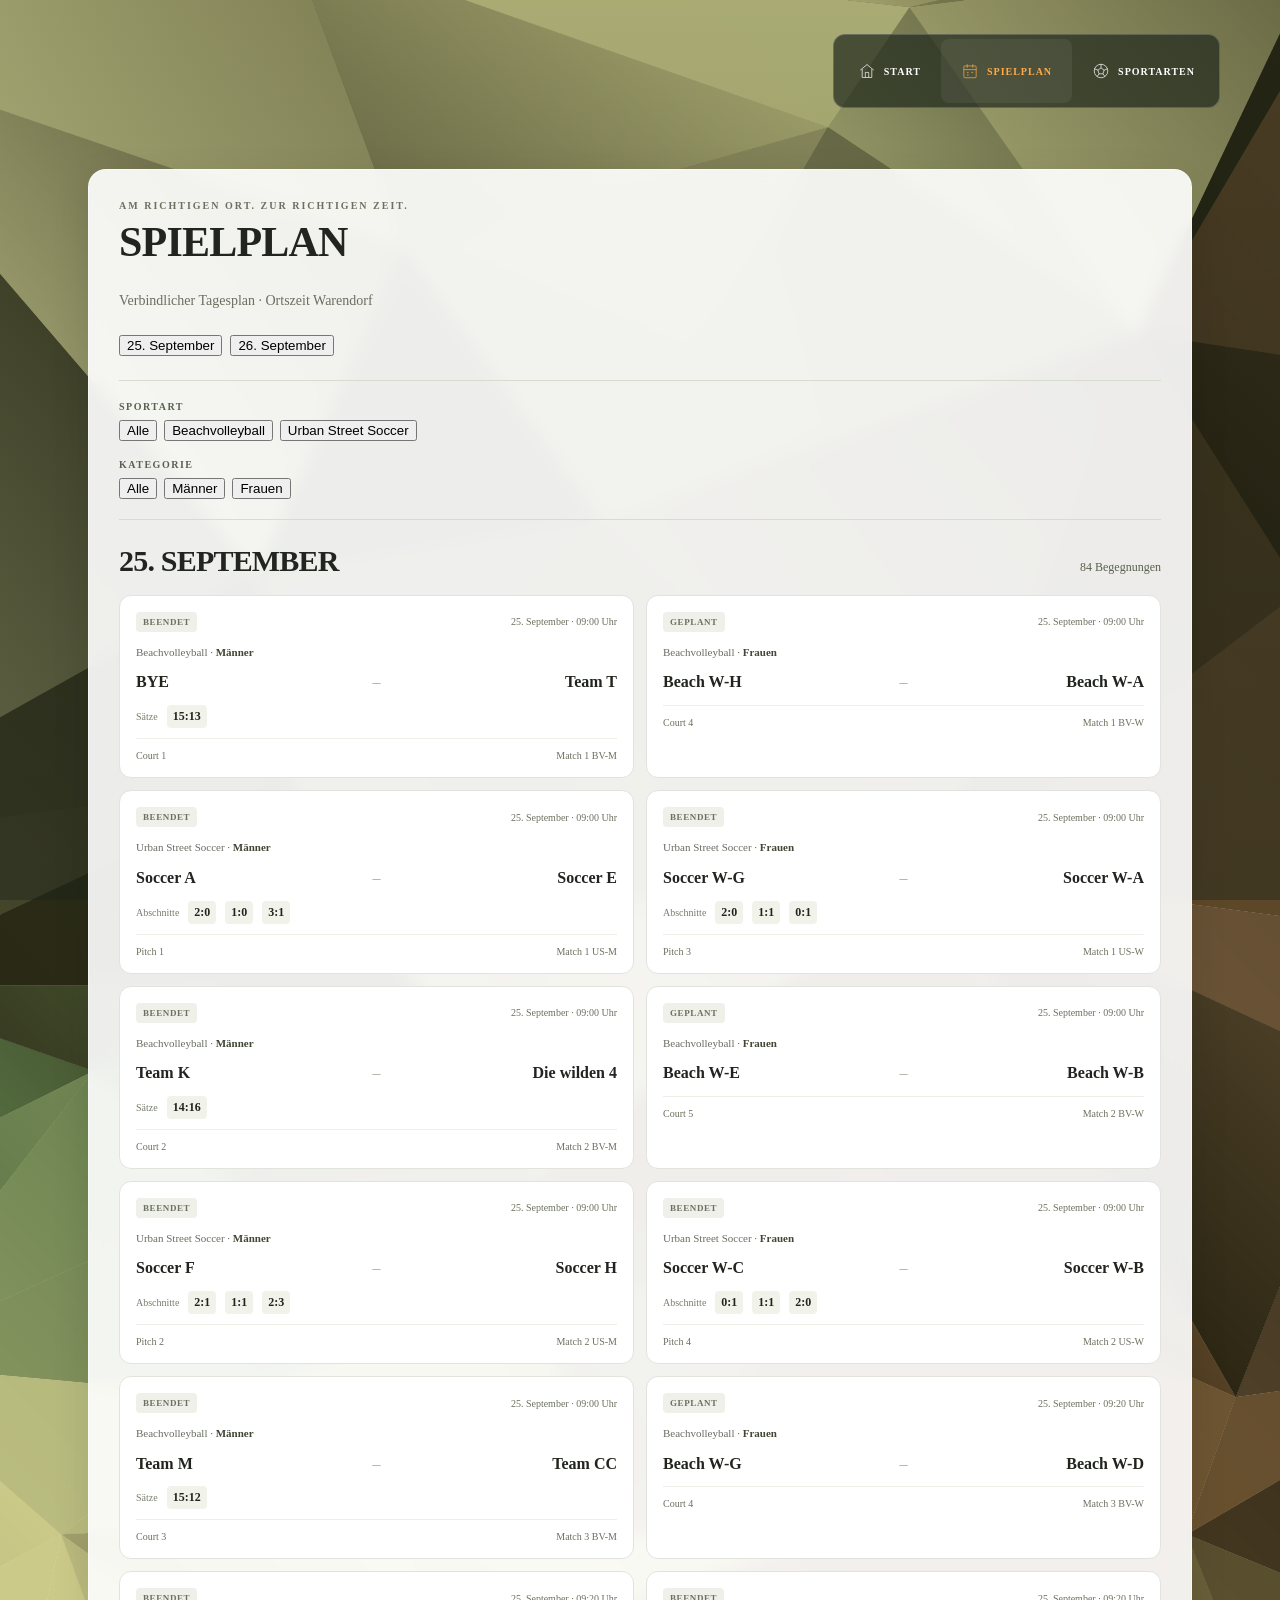
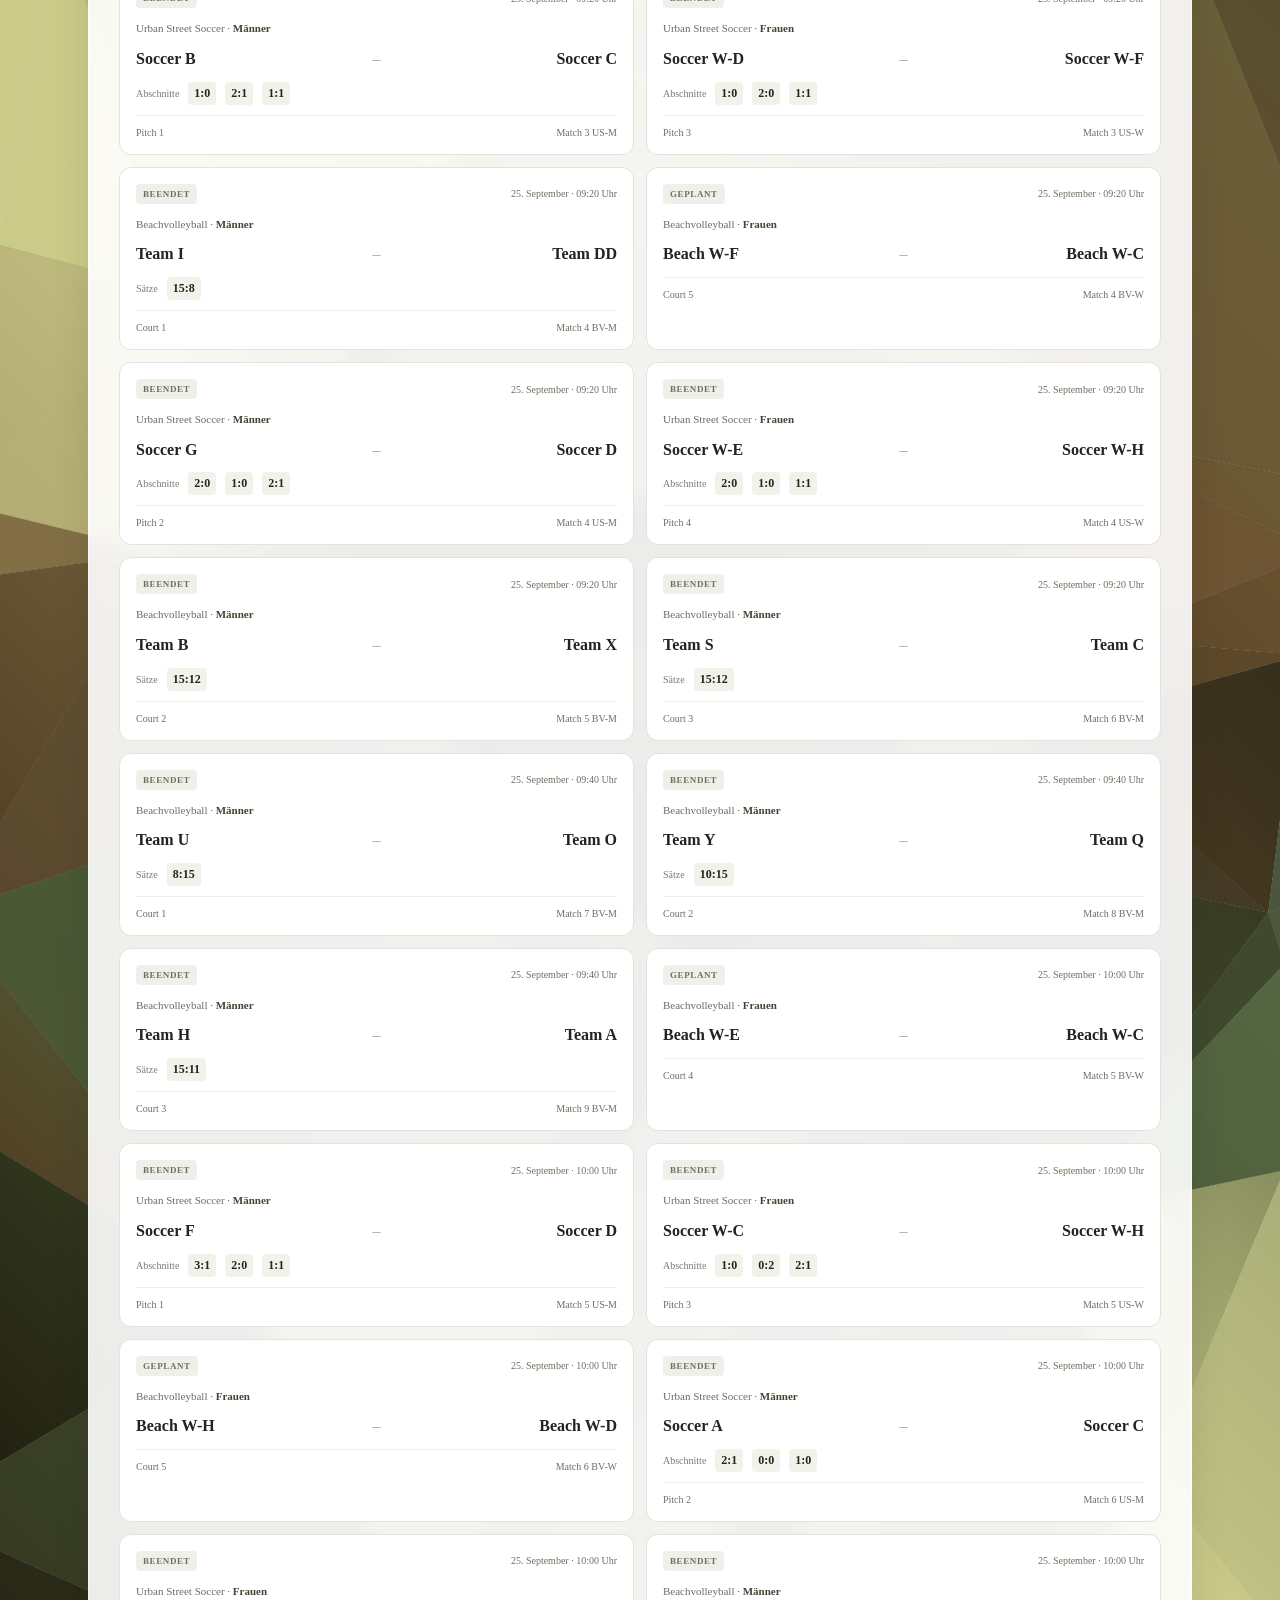
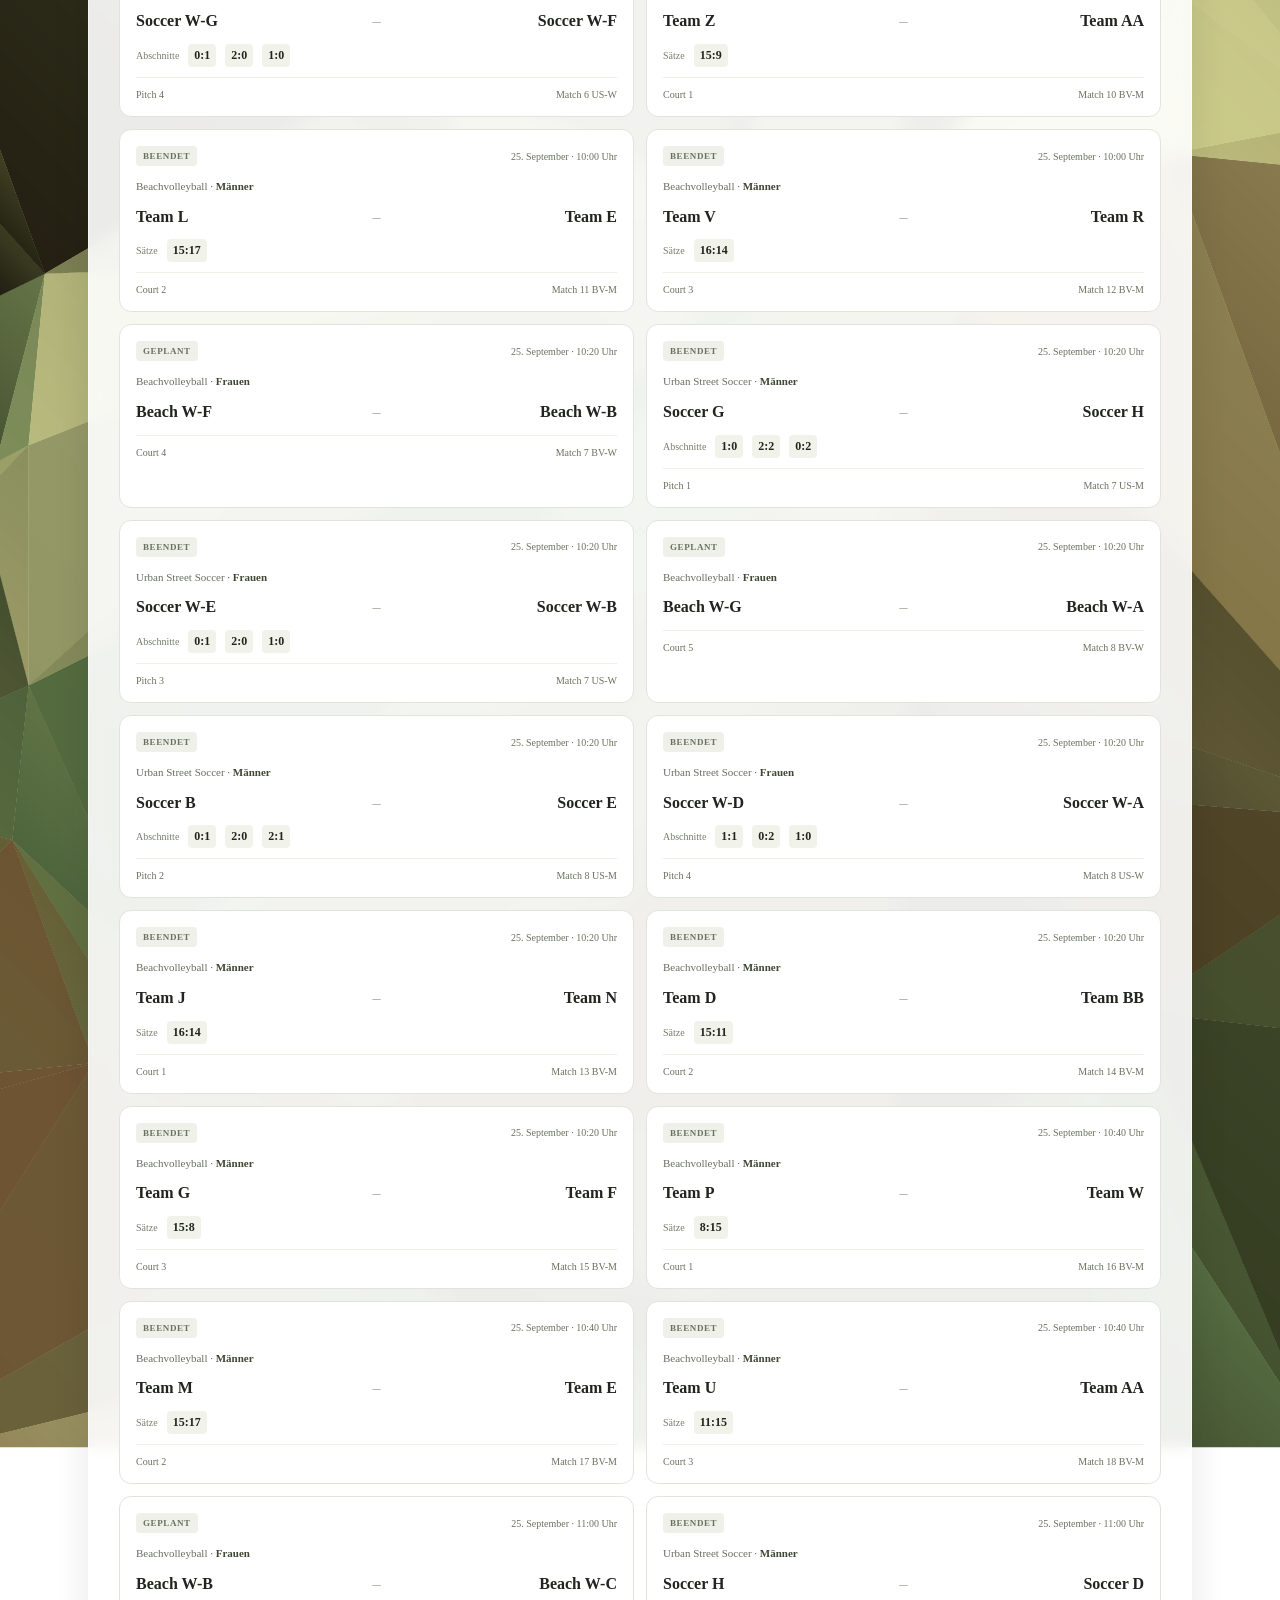
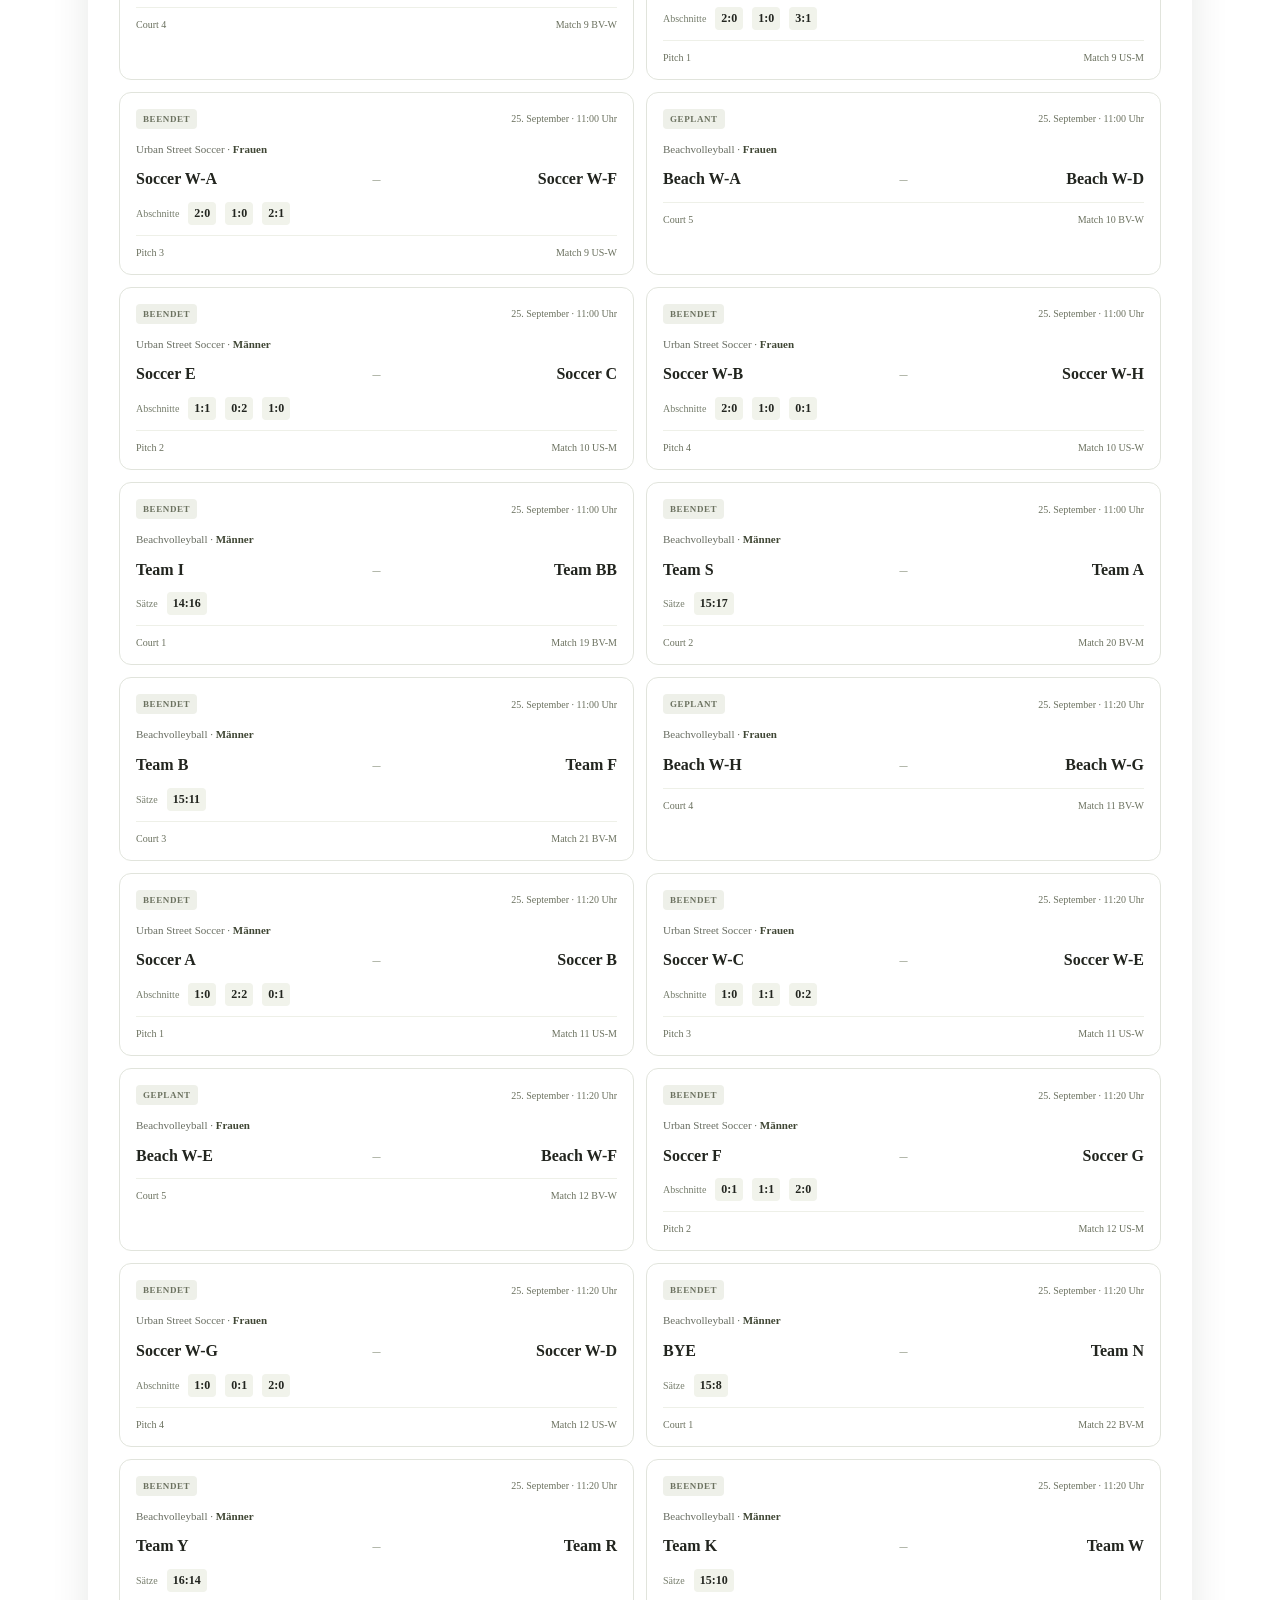
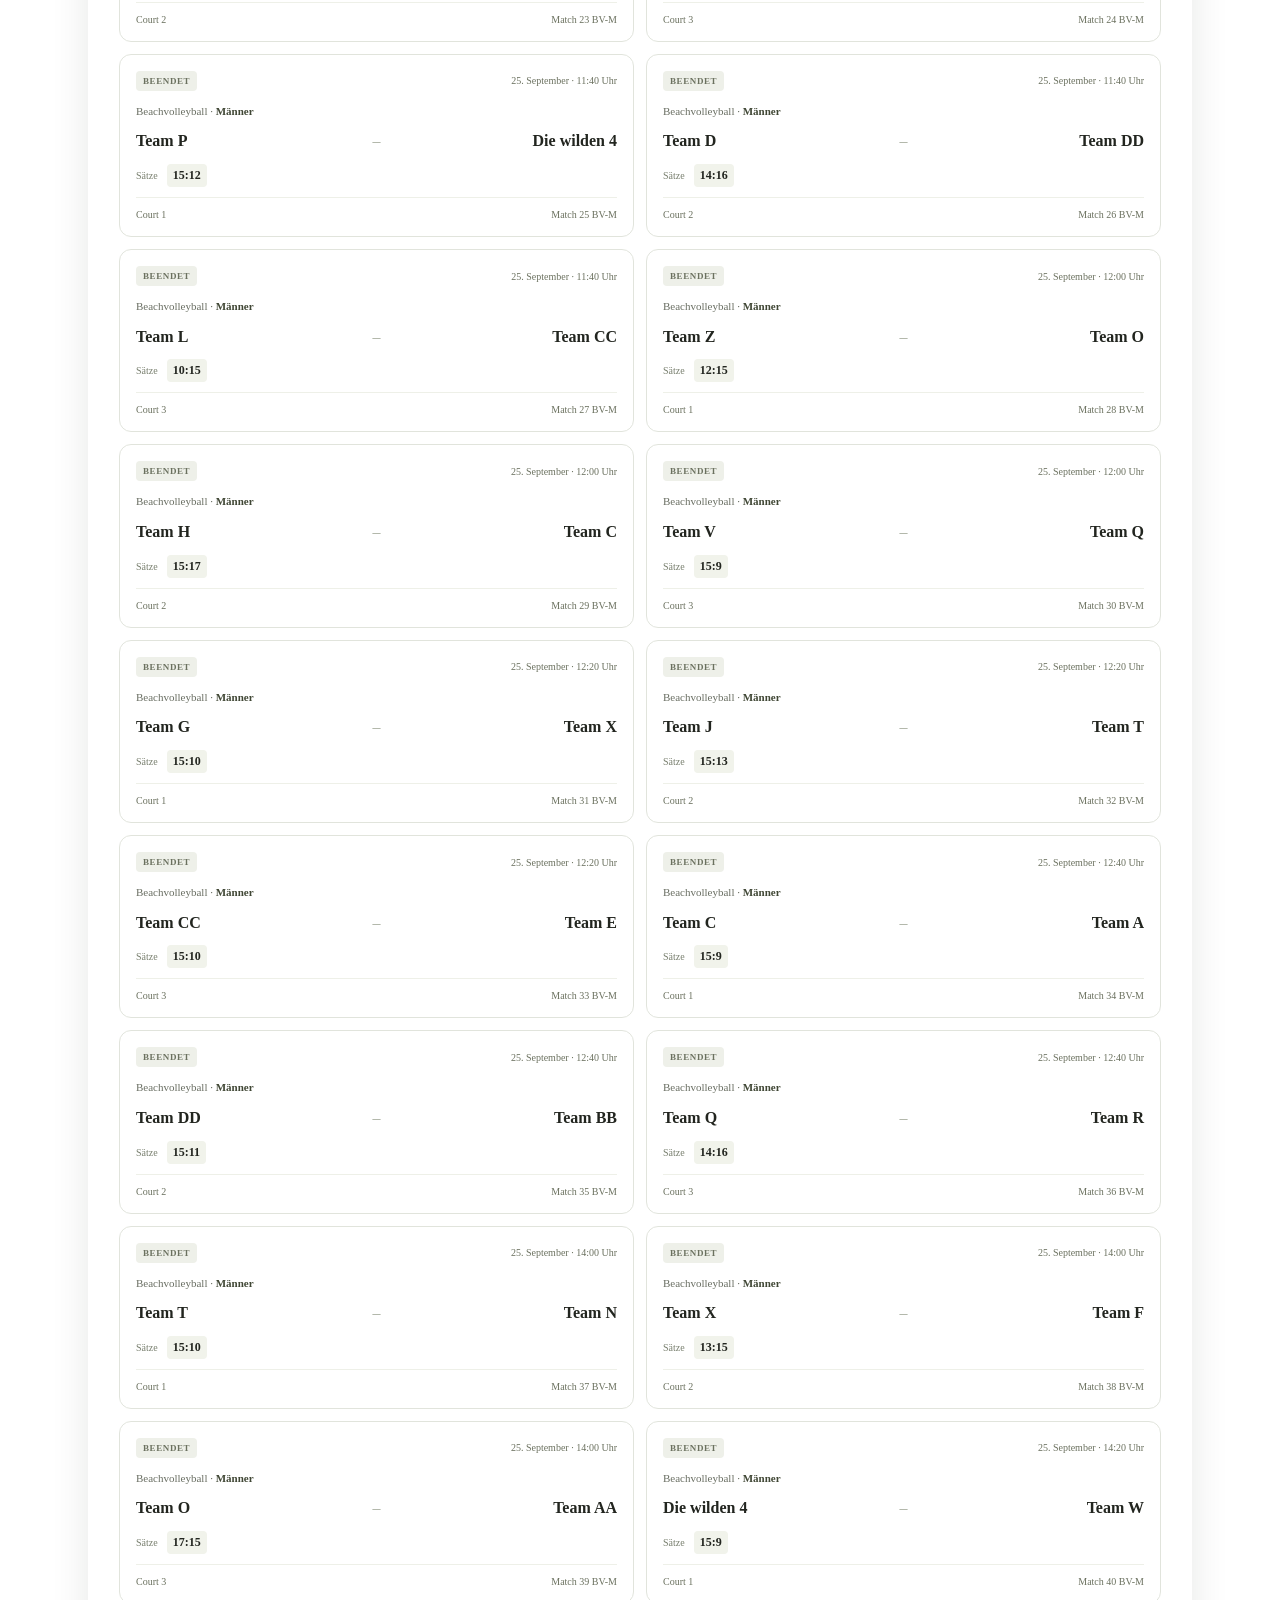
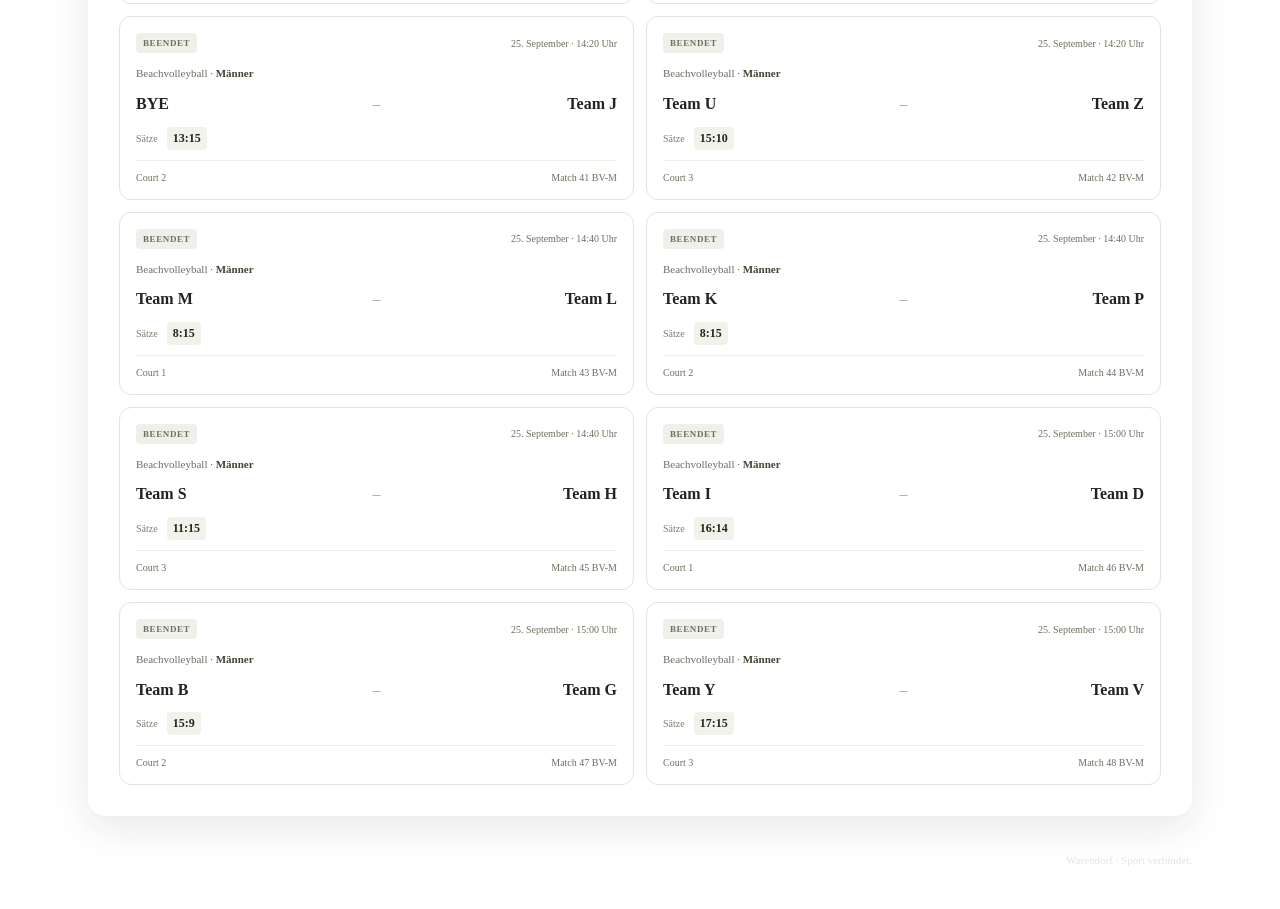
==== commit ee6db6d2: "Align public schedule with Olympix design" ====
--- a/spielplan.html
+++ b/spielplan.html
@@ -1,3189 +1 @@
-<!doctype html>
-<html lang="de">
-<head>
-<meta charset="utf-8">
-<meta name="viewport" content="width=device-width,initial-scale=1">
-<title>Spielplan · Olympix</title>
-<link rel="stylesheet" href="public.css">
-</head>
-<body>
-<div class="public-site">
-  <div class="public-backdrop">
-    <img src="branding/polygon.png" alt="">
-  </div>
-
-  <header class="public-header">
-    
-<nav class="public-navigation">
-  <a href="./index.html">Start</a>
-  <a href="./spielplan.html">Spielplan</a>
-  <a href="./sportarten.html">Sportarten</a>
-</nav>
-  </header>
-
-  <main id="public-main" class="public-main">
-    
-<section class="public-panel schedule-panel route-heading">
-  <p class="eyebrow">Am richtigen Ort. Zur richtigen Zeit.</p>
-  <h1>Spielplan</h1>
-  <p class="day-note">Verbindlicher Spielplan · Ortszeit Warendorf</p>
-
-  
-      <div class="schedule-heading">
-        <h2>25. September</h2>
-        <span>84 Begegnungen</span>
-      </div>
-
-      <div class="match-grid">
-        
-    <article class="match-card">
-      <div class="match-top">
-        <span class="status status-FINAL">
-          
-          BEENDET
-        </span>
-        <span>25. September · 09:00 Uhr</span>
-      </div>
-
-      <div class="match-meta">
-        <span>Beachvolleyball · <strong>Männer</strong></span>
-      </div>
-
-      <div class="match-teams">
-        <strong>BYE</strong>
-        <span class="versus">–</span>
-        <strong>Team T</strong>
-      </div>
-
-      <div class="score-line"><span>Sätze</span><strong>15:12</strong></div>
-      
-
-      <div class="match-bottom">
-        <span>Court 1</span>
-        <span>Match 1 BV-M</span>
-      </div>
-    </article>
-    <article class="match-card">
-      <div class="match-top">
-        <span class="status status-FINAL">
-          
-          BEENDET
-        </span>
-        <span>25. September · 09:00 Uhr</span>
-      </div>
-
-      <div class="match-meta">
-        <span>Beachvolleyball · <strong>Männer</strong></span>
-      </div>
-
-      <div class="match-teams">
-        <strong>Team K</strong>
-        <span class="versus">–</span>
-        <strong>Die wilden 4</strong>
-      </div>
-
-      <div class="score-line"><span>Sätze</span><strong>14:16</strong></div>
-      
-
-      <div class="match-bottom">
-        <span>Court 2</span>
-        <span>Match 2 BV-M</span>
-      </div>
-    </article>
-    <article class="match-card">
-      <div class="match-top">
-        <span class="status status-FINAL">
-          
-          BEENDET
-        </span>
-        <span>25. September · 09:00 Uhr</span>
-      </div>
-
-      <div class="match-meta">
-        <span>Beachvolleyball · <strong>Männer</strong></span>
-      </div>
-
-      <div class="match-teams">
-        <strong>Team M</strong>
-        <span class="versus">–</span>
-        <strong>Team CC</strong>
-      </div>
-
-      <div class="score-line"><span>Sätze</span><strong>15:12</strong></div>
-      
-
-      <div class="match-bottom">
-        <span>Court 3</span>
-        <span>Match 3 BV-M</span>
-      </div>
-    </article>
-    <article class="match-card">
-      <div class="match-top">
-        <span class="status status-SCHEDULED">
-          
-          GEPLANT
-        </span>
-        <span>25. September · 09:00 Uhr</span>
-      </div>
-
-      <div class="match-meta">
-        <span>Beachvolleyball · <strong>Frauen</strong></span>
-      </div>
-
-      <div class="match-teams">
-        <strong>Beach W-H</strong>
-        <span class="versus">–</span>
-        <strong>Beach W-A</strong>
-      </div>
-
-      
-      
-
-      <div class="match-bottom">
-        <span>Court 4</span>
-        <span>Match 1 BV-W</span>
-      </div>
-    </article>
-    <article class="match-card">
-      <div class="match-top">
-        <span class="status status-SCHEDULED">
-          
-          GEPLANT
-        </span>
-        <span>25. September · 09:00 Uhr</span>
-      </div>
-
-      <div class="match-meta">
-        <span>Beachvolleyball · <strong>Frauen</strong></span>
-      </div>
-
-      <div class="match-teams">
-        <strong>Beach W-E</strong>
-        <span class="versus">–</span>
-        <strong>Beach W-B</strong>
-      </div>
-
-      
-      
-
-      <div class="match-bottom">
-        <span>Court 5</span>
-        <span>Match 2 BV-W</span>
-      </div>
-    </article>
-    <article class="match-card">
-      <div class="match-top">
-        <span class="status status-FINAL">
-          
-          BEENDET
-        </span>
-        <span>25. September · 09:00 Uhr</span>
-      </div>
-
-      <div class="match-meta">
-        <span>Urban Street Soccer · <strong>Männer</strong></span>
-      </div>
-
-      <div class="match-teams">
-        <strong>Soccer A</strong>
-        <span class="versus">–</span>
-        <strong>Soccer E</strong>
-      </div>
-
-      <div class="score-line"><span>Abschnitte</span><strong>2:0</strong><strong>1:0</strong><strong>3:1</strong></div>
-      
-
-      <div class="match-bottom">
-        <span>Pitch 1</span>
-        <span>Match 1 US-M</span>
-      </div>
-    </article>
-    <article class="match-card">
-      <div class="match-top">
-        <span class="status status-FINAL">
-          
-          BEENDET
-        </span>
-        <span>25. September · 09:00 Uhr</span>
-      </div>
-
-      <div class="match-meta">
-        <span>Urban Street Soccer · <strong>Männer</strong></span>
-      </div>
-
-      <div class="match-teams">
-        <strong>Soccer F</strong>
-        <span class="versus">–</span>
-        <strong>Soccer H</strong>
-      </div>
-
-      <div class="score-line"><span>Abschnitte</span><strong>2:0</strong><strong>1:1</strong><strong>0:3</strong></div>
-      
-
-      <div class="match-bottom">
-        <span>Pitch 2</span>
-        <span>Match 2 US-M</span>
-      </div>
-    </article>
-    <article class="match-card">
-      <div class="match-top">
-        <span class="status status-FINAL">
-          
-          BEENDET
-        </span>
-        <span>25. September · 09:00 Uhr</span>
-      </div>
-
-      <div class="match-meta">
-        <span>Urban Street Soccer · <strong>Frauen</strong></span>
-      </div>
-
-      <div class="match-teams">
-        <strong>Soccer W-G</strong>
-        <span class="versus">–</span>
-        <strong>Soccer W-A</strong>
-      </div>
-
-      <div class="score-line"><span>Abschnitte</span><strong>2:0</strong><strong>1:1</strong><strong>0:1</strong></div>
-      
-
-      <div class="match-bottom">
-        <span>Pitch 3</span>
-        <span>Match 1 US-W</span>
-      </div>
-    </article>
-    <article class="match-card">
-      <div class="match-top">
-        <span class="status status-FINAL">
-          
-          BEENDET
-        </span>
-        <span>25. September · 09:00 Uhr</span>
-      </div>
-
-      <div class="match-meta">
-        <span>Urban Street Soccer · <strong>Frauen</strong></span>
-      </div>
-
-      <div class="match-teams">
-        <strong>Soccer W-C</strong>
-        <span class="versus">–</span>
-        <strong>Soccer W-B</strong>
-      </div>
-
-      <div class="score-line"><span>Abschnitte</span><strong>0:1</strong><strong>1:1</strong><strong>2:0</strong></div>
-      
-
-      <div class="match-bottom">
-        <span>Pitch 4</span>
-        <span>Match 2 US-W</span>
-      </div>
-    </article>
-    <article class="match-card">
-      <div class="match-top">
-        <span class="status status-FINAL">
-          
-          BEENDET
-        </span>
-        <span>25. September · 09:20 Uhr</span>
-      </div>
-
-      <div class="match-meta">
-        <span>Beachvolleyball · <strong>Männer</strong></span>
-      </div>
-
-      <div class="match-teams">
-        <strong>Team I</strong>
-        <span class="versus">–</span>
-        <strong>Team DD</strong>
-      </div>
-
-      <div class="score-line"><span>Sätze</span><strong>15:8</strong></div>
-      
-
-      <div class="match-bottom">
-        <span>Court 1</span>
-        <span>Match 4 BV-M</span>
-      </div>
-    </article>
-    <article class="match-card">
-      <div class="match-top">
-        <span class="status status-FINAL">
-          
-          BEENDET
-        </span>
-        <span>25. September · 09:20 Uhr</span>
-      </div>
-
-      <div class="match-meta">
-        <span>Beachvolleyball · <strong>Männer</strong></span>
-      </div>
-
-      <div class="match-teams">
-        <strong>Team B</strong>
-        <span class="versus">–</span>
-        <strong>Team X</strong>
-      </div>
-
-      <div class="score-line"><span>Sätze</span><strong>15:12</strong></div>
-      
-
-      <div class="match-bottom">
-        <span>Court 2</span>
-        <span>Match 5 BV-M</span>
-      </div>
-    </article>
-    <article class="match-card">
-      <div class="match-top">
-        <span class="status status-FINAL">
-          
-          BEENDET
-        </span>
-        <span>25. September · 09:20 Uhr</span>
-      </div>
-
-      <div class="match-meta">
-        <span>Beachvolleyball · <strong>Männer</strong></span>
-      </div>
-
-      <div class="match-teams">
-        <strong>Team S</strong>
-        <span class="versus">–</span>
-        <strong>Team C</strong>
-      </div>
-
-      <div class="score-line"><span>Sätze</span><strong>15:12</strong></div>
-      
-
-      <div class="match-bottom">
-        <span>Court 3</span>
-        <span>Match 6 BV-M</span>
-      </div>
-    </article>
-    <article class="match-card">
-      <div class="match-top">
-        <span class="status status-SCHEDULED">
-          
-          GEPLANT
-        </span>
-        <span>25. September · 09:20 Uhr</span>
-      </div>
-
-      <div class="match-meta">
-        <span>Beachvolleyball · <strong>Frauen</strong></span>
-      </div>
-
-      <div class="match-teams">
-        <strong>Beach W-F</strong>
-        <span class="versus">–</span>
-        <strong>Beach W-C</strong>
-      </div>
-
-      
-      
-
-      <div class="match-bottom">
-        <span>Court 5</span>
-        <span>Match 4 BV-W</span>
-      </div>
-    </article>
-    <article class="match-card">
-      <div class="match-top">
-        <span class="status status-SCHEDULED">
-          
-          GEPLANT
-        </span>
-        <span>25. September · 09:20 Uhr</span>
-      </div>
-
-      <div class="match-meta">
-        <span>Beachvolleyball · <strong>Frauen</strong></span>
-      </div>
-
-      <div class="match-teams">
-        <strong>Beach W-G</strong>
-        <span class="versus">–</span>
-        <strong>Beach W-D</strong>
-      </div>
-
-      
-      
-
-      <div class="match-bottom">
-        <span>Court 4</span>
-        <span>Match 3 BV-W</span>
-      </div>
-    </article>
-    <article class="match-card">
-      <div class="match-top">
-        <span class="status status-FINAL">
-          
-          BEENDET
-        </span>
-        <span>25. September · 09:20 Uhr</span>
-      </div>
-
-      <div class="match-meta">
-        <span>Urban Street Soccer · <strong>Männer</strong></span>
-      </div>
-
-      <div class="match-teams">
-        <strong>Soccer B</strong>
-        <span class="versus">–</span>
-        <strong>Soccer C</strong>
-      </div>
-
-      <div class="score-line"><span>Abschnitte</span><strong>1:0</strong><strong>2:1</strong><strong>1:1</strong></div>
-      
-
-      <div class="match-bottom">
-        <span>Pitch 1</span>
-        <span>Match 3 US-M</span>
-      </div>
-    </article>
-    <article class="match-card">
-      <div class="match-top">
-        <span class="status status-FINAL">
-          
-          BEENDET
-        </span>
-        <span>25. September · 09:20 Uhr</span>
-      </div>
-
-      <div class="match-meta">
-        <span>Urban Street Soccer · <strong>Männer</strong></span>
-      </div>
-
-      <div class="match-teams">
-        <strong>Soccer G</strong>
-        <span class="versus">–</span>
-        <strong>Soccer D</strong>
-      </div>
-
-      <div class="score-line"><span>Abschnitte</span><strong>2:0</strong><strong>1:0</strong><strong>2:1</strong></div>
-      
-
-      <div class="match-bottom">
-        <span>Pitch 2</span>
-        <span>Match 4 US-M</span>
-      </div>
-    </article>
-    <article class="match-card">
-      <div class="match-top">
-        <span class="status status-FINAL">
-          
-          BEENDET
-        </span>
-        <span>25. September · 09:20 Uhr</span>
-      </div>
-
-      <div class="match-meta">
-        <span>Urban Street Soccer · <strong>Frauen</strong></span>
-      </div>
-
-      <div class="match-teams">
-        <strong>Soccer W-D</strong>
-        <span class="versus">–</span>
-        <strong>Soccer W-F</strong>
-      </div>
-
-      <div class="score-line"><span>Abschnitte</span><strong>1:0</strong><strong>2:0</strong><strong>1:1</strong></div>
-      
-
-      <div class="match-bottom">
-        <span>Pitch 3</span>
-        <span>Match 3 US-W</span>
-      </div>
-    </article>
-    <article class="match-card">
-      <div class="match-top">
-        <span class="status status-FINAL">
-          
-          BEENDET
-        </span>
-        <span>25. September · 09:20 Uhr</span>
-      </div>
-
-      <div class="match-meta">
-        <span>Urban Street Soccer · <strong>Frauen</strong></span>
-      </div>
-
-      <div class="match-teams">
-        <strong>Soccer W-E</strong>
-        <span class="versus">–</span>
-        <strong>Soccer W-H</strong>
-      </div>
-
-      <div class="score-line"><span>Abschnitte</span><strong>2:0</strong><strong>1:0</strong><strong>1:1</strong></div>
-      
-
-      <div class="match-bottom">
-        <span>Pitch 4</span>
-        <span>Match 4 US-W</span>
-      </div>
-    </article>
-    <article class="match-card">
-      <div class="match-top">
-        <span class="status status-FINAL">
-          
-          BEENDET
-        </span>
-        <span>25. September · 09:40 Uhr</span>
-      </div>
-
-      <div class="match-meta">
-        <span>Beachvolleyball · <strong>Männer</strong></span>
-      </div>
-
-      <div class="match-teams">
-        <strong>Team H</strong>
-        <span class="versus">–</span>
-        <strong>Team A</strong>
-      </div>
-
-      <div class="score-line"><span>Sätze</span><strong>15:11</strong></div>
-      
-
-      <div class="match-bottom">
-        <span>Court 3</span>
-        <span>Match 9 BV-M</span>
-      </div>
-    </article>
-    <article class="match-card">
-      <div class="match-top">
-        <span class="status status-FINAL">
-          
-          BEENDET
-        </span>
-        <span>25. September · 09:40 Uhr</span>
-      </div>
-
-      <div class="match-meta">
-        <span>Beachvolleyball · <strong>Männer</strong></span>
-      </div>
-
-      <div class="match-teams">
-        <strong>Team U</strong>
-        <span class="versus">–</span>
-        <strong>Team O</strong>
-      </div>
-
-      <div class="score-line"><span>Sätze</span><strong>8:15</strong></div>
-      
-
-      <div class="match-bottom">
-        <span>Court 1</span>
-        <span>Match 7 BV-M</span>
-      </div>
-    </article>
-    <article class="match-card">
-      <div class="match-top">
-        <span class="status status-FINAL">
-          
-          BEENDET
-        </span>
-        <span>25. September · 09:40 Uhr</span>
-      </div>
-
-      <div class="match-meta">
-        <span>Beachvolleyball · <strong>Männer</strong></span>
-      </div>
-
-      <div class="match-teams">
-        <strong>Team Y</strong>
-        <span class="versus">–</span>
-        <strong>Team Q</strong>
-      </div>
-
-      <div class="score-line"><span>Sätze</span><strong>10:15</strong></div>
-      
-
-      <div class="match-bottom">
-        <span>Court 2</span>
-        <span>Match 8 BV-M</span>
-      </div>
-    </article>
-    <article class="match-card">
-      <div class="match-top">
-        <span class="status status-FINAL">
-          
-          BEENDET
-        </span>
-        <span>25. September · 10:00 Uhr</span>
-      </div>
-
-      <div class="match-meta">
-        <span>Beachvolleyball · <strong>Männer</strong></span>
-      </div>
-
-      <div class="match-teams">
-        <strong>Team Z</strong>
-        <span class="versus">–</span>
-        <strong>Team AA</strong>
-      </div>
-
-      <div class="score-line"><span>Sätze</span><strong>15:9</strong></div>
-      
-
-      <div class="match-bottom">
-        <span>Court 1</span>
-        <span>Match 10 BV-M</span>
-      </div>
-    </article>
-    <article class="match-card">
-      <div class="match-top">
-        <span class="status status-FINAL">
-          
-          BEENDET
-        </span>
-        <span>25. September · 10:00 Uhr</span>
-      </div>
-
-      <div class="match-meta">
-        <span>Beachvolleyball · <strong>Männer</strong></span>
-      </div>
-
-      <div class="match-teams">
-        <strong>Team L</strong>
-        <span class="versus">–</span>
-        <strong>Team E</strong>
-      </div>
-
-      <div class="score-line"><span>Sätze</span><strong>15:17</strong></div>
-      
-
-      <div class="match-bottom">
-        <span>Court 2</span>
-        <span>Match 11 BV-M</span>
-      </div>
-    </article>
-    <article class="match-card">
-      <div class="match-top">
-        <span class="status status-FINAL">
-          
-          BEENDET
-        </span>
-        <span>25. September · 10:00 Uhr</span>
-      </div>
-
-      <div class="match-meta">
-        <span>Beachvolleyball · <strong>Männer</strong></span>
-      </div>
-
-      <div class="match-teams">
-        <strong>Team V</strong>
-        <span class="versus">–</span>
-        <strong>Team R</strong>
-      </div>
-
-      <div class="score-line"><span>Sätze</span><strong>16:14</strong></div>
-      
-
-      <div class="match-bottom">
-        <span>Court 3</span>
-        <span>Match 12 BV-M</span>
-      </div>
-    </article>
-    <article class="match-card">
-      <div class="match-top">
-        <span class="status status-SCHEDULED">
-          
-          GEPLANT
-        </span>
-        <span>25. September · 10:00 Uhr</span>
-      </div>
-
-      <div class="match-meta">
-        <span>Beachvolleyball · <strong>Frauen</strong></span>
-      </div>
-
-      <div class="match-teams">
-        <strong>Beach W-E</strong>
-        <span class="versus">–</span>
-        <strong>Beach W-C</strong>
-      </div>
-
-      
-      
-
-      <div class="match-bottom">
-        <span>Court 4</span>
-        <span>Match 5 BV-W</span>
-      </div>
-    </article>
-    <article class="match-card">
-      <div class="match-top">
-        <span class="status status-SCHEDULED">
-          
-          GEPLANT
-        </span>
-        <span>25. September · 10:00 Uhr</span>
-      </div>
-
-      <div class="match-meta">
-        <span>Beachvolleyball · <strong>Frauen</strong></span>
-      </div>
-
-      <div class="match-teams">
-        <strong>Beach W-H</strong>
-        <span class="versus">–</span>
-        <strong>Beach W-D</strong>
-      </div>
-
-      
-      
-
-      <div class="match-bottom">
-        <span>Court 5</span>
-        <span>Match 6 BV-W</span>
-      </div>
-    </article>
-    <article class="match-card">
-      <div class="match-top">
-        <span class="status status-FINAL">
-          
-          BEENDET
-        </span>
-        <span>25. September · 10:00 Uhr</span>
-      </div>
-
-      <div class="match-meta">
-        <span>Urban Street Soccer · <strong>Männer</strong></span>
-      </div>
-
-      <div class="match-teams">
-        <strong>Soccer F</strong>
-        <span class="versus">–</span>
-        <strong>Soccer D</strong>
-      </div>
-
-      <div class="score-line"><span>Abschnitte</span><strong>3:1</strong><strong>2:0</strong><strong>1:1</strong></div>
-      
-
-      <div class="match-bottom">
-        <span>Pitch 1</span>
-        <span>Match 5 US-M</span>
-      </div>
-    </article>
-    <article class="match-card">
-      <div class="match-top">
-        <span class="status status-FINAL">
-          
-          BEENDET
-        </span>
-        <span>25. September · 10:00 Uhr</span>
-      </div>
-
-      <div class="match-meta">
-        <span>Urban Street Soccer · <strong>Männer</strong></span>
-      </div>
-
-      <div class="match-teams">
-        <strong>Soccer A</strong>
-        <span class="versus">–</span>
-        <strong>Soccer C</strong>
-      </div>
-
-      <div class="score-line"><span>Abschnitte</span><strong>2:1</strong><strong>0:0</strong><strong>1:0</strong></div>
-      
-
-      <div class="match-bottom">
-        <span>Pitch 2</span>
-        <span>Match 6 US-M</span>
-      </div>
-    </article>
-    <article class="match-card">
-      <div class="match-top">
-        <span class="status status-FINAL">
-          
-          BEENDET
-        </span>
-        <span>25. September · 10:00 Uhr</span>
-      </div>
-
-      <div class="match-meta">
-        <span>Urban Street Soccer · <strong>Frauen</strong></span>
-      </div>
-
-      <div class="match-teams">
-        <strong>Soccer W-G</strong>
-        <span class="versus">–</span>
-        <strong>Soccer W-F</strong>
-      </div>
-
-      <div class="score-line"><span>Abschnitte</span><strong>0:1</strong><strong>2:0</strong><strong>1:0</strong></div>
-      
-
-      <div class="match-bottom">
-        <span>Pitch 4</span>
-        <span>Match 6 US-W</span>
-      </div>
-    </article>
-    <article class="match-card">
-      <div class="match-top">
-        <span class="status status-FINAL">
-          
-          BEENDET
-        </span>
-        <span>25. September · 10:00 Uhr</span>
-      </div>
-
-      <div class="match-meta">
-        <span>Urban Street Soccer · <strong>Frauen</strong></span>
-      </div>
-
-      <div class="match-teams">
-        <strong>Soccer W-C</strong>
-        <span class="versus">–</span>
-        <strong>Soccer W-H</strong>
-      </div>
-
-      <div class="score-line"><span>Abschnitte</span><strong>1:0</strong><strong>0:2</strong><strong>2:1</strong></div>
-      
-
-      <div class="match-bottom">
-        <span>Pitch 3</span>
-        <span>Match 5 US-W</span>
-      </div>
-    </article>
-    <article class="match-card">
-      <div class="match-top">
-        <span class="status status-FINAL">
-          
-          BEENDET
-        </span>
-        <span>25. September · 10:20 Uhr</span>
-      </div>
-
-      <div class="match-meta">
-        <span>Beachvolleyball · <strong>Männer</strong></span>
-      </div>
-
-      <div class="match-teams">
-        <strong>Team J</strong>
-        <span class="versus">–</span>
-        <strong>Team N</strong>
-      </div>
-
-      <div class="score-line"><span>Sätze</span><strong>16:14</strong></div>
-      
-
-      <div class="match-bottom">
-        <span>Court 1</span>
-        <span>Match 13 BV-M</span>
-      </div>
-    </article>
-    <article class="match-card">
-      <div class="match-top">
-        <span class="status status-FINAL">
-          
-          BEENDET
-        </span>
-        <span>25. September · 10:20 Uhr</span>
-      </div>
-
-      <div class="match-meta">
-        <span>Beachvolleyball · <strong>Männer</strong></span>
-      </div>
-
-      <div class="match-teams">
-        <strong>Team D</strong>
-        <span class="versus">–</span>
-        <strong>Team BB</strong>
-      </div>
-
-      <div class="score-line"><span>Sätze</span><strong>15:11</strong></div>
-      
-
-      <div class="match-bottom">
-        <span>Court 2</span>
-        <span>Match 14 BV-M</span>
-      </div>
-    </article>
-    <article class="match-card">
-      <div class="match-top">
-        <span class="status status-FINAL">
-          
-          BEENDET
-        </span>
-        <span>25. September · 10:20 Uhr</span>
-      </div>
-
-      <div class="match-meta">
-        <span>Beachvolleyball · <strong>Männer</strong></span>
-      </div>
-
-      <div class="match-teams">
-        <strong>Team G</strong>
-        <span class="versus">–</span>
-        <strong>Team F</strong>
-      </div>
-
-      <div class="score-line"><span>Sätze</span><strong>15:8</strong></div>
-      
-
-      <div class="match-bottom">
-        <span>Court 3</span>
-        <span>Match 15 BV-M</span>
-      </div>
-    </article>
-    <article class="match-card">
-      <div class="match-top">
-        <span class="status status-SCHEDULED">
-          
-          GEPLANT
-        </span>
-        <span>25. September · 10:20 Uhr</span>
-      </div>
-
-      <div class="match-meta">
-        <span>Beachvolleyball · <strong>Frauen</strong></span>
-      </div>
-
-      <div class="match-teams">
-        <strong>Beach W-F</strong>
-        <span class="versus">–</span>
-        <strong>Beach W-B</strong>
-      </div>
-
-      
-      
-
-      <div class="match-bottom">
-        <span>Court 4</span>
-        <span>Match 7 BV-W</span>
-      </div>
-    </article>
-    <article class="match-card">
-      <div class="match-top">
-        <span class="status status-SCHEDULED">
-          
-          GEPLANT
-        </span>
-        <span>25. September · 10:20 Uhr</span>
-      </div>
-
-      <div class="match-meta">
-        <span>Beachvolleyball · <strong>Frauen</strong></span>
-      </div>
-
-      <div class="match-teams">
-        <strong>Beach W-G</strong>
-        <span class="versus">–</span>
-        <strong>Beach W-A</strong>
-      </div>
-
-      
-      
-
-      <div class="match-bottom">
-        <span>Court 5</span>
-        <span>Match 8 BV-W</span>
-      </div>
-    </article>
-    <article class="match-card">
-      <div class="match-top">
-        <span class="status status-FINAL">
-          
-          BEENDET
-        </span>
-        <span>25. September · 10:20 Uhr</span>
-      </div>
-
-      <div class="match-meta">
-        <span>Urban Street Soccer · <strong>Männer</strong></span>
-      </div>
-
-      <div class="match-teams">
-        <strong>Soccer G</strong>
-        <span class="versus">–</span>
-        <strong>Soccer H</strong>
-      </div>
-
-      <div class="score-line"><span>Abschnitte</span><strong>1:0</strong><strong>2:2</strong><strong>0:2</strong></div>
-      
-
-      <div class="match-bottom">
-        <span>Pitch 1</span>
-        <span>Match 7 US-M</span>
-      </div>
-    </article>
-    <article class="match-card">
-      <div class="match-top">
-        <span class="status status-FINAL">
-          
-          BEENDET
-        </span>
-        <span>25. September · 10:20 Uhr</span>
-      </div>
-
-      <div class="match-meta">
-        <span>Urban Street Soccer · <strong>Männer</strong></span>
-      </div>
-
-      <div class="match-teams">
-        <strong>Soccer B</strong>
-        <span class="versus">–</span>
-        <strong>Soccer E</strong>
-      </div>
-
-      <div class="score-line"><span>Abschnitte</span><strong>0:1</strong><strong>2:0</strong><strong>2:1</strong></div>
-      
-
-      <div class="match-bottom">
-        <span>Pitch 2</span>
-        <span>Match 8 US-M</span>
-      </div>
-    </article>
-    <article class="match-card">
-      <div class="match-top">
-        <span class="status status-FINAL">
-          
-          BEENDET
-        </span>
-        <span>25. September · 10:20 Uhr</span>
-      </div>
-
-      <div class="match-meta">
-        <span>Urban Street Soccer · <strong>Frauen</strong></span>
-      </div>
-
-      <div class="match-teams">
-        <strong>Soccer W-D</strong>
-        <span class="versus">–</span>
-        <strong>Soccer W-A</strong>
-      </div>
-
-      <div class="score-line"><span>Abschnitte</span><strong>1:1</strong><strong>0:2</strong><strong>1:0</strong></div>
-      
-
-      <div class="match-bottom">
-        <span>Pitch 4</span>
-        <span>Match 8 US-W</span>
-      </div>
-    </article>
-    <article class="match-card">
-      <div class="match-top">
-        <span class="status status-FINAL">
-          
-          BEENDET
-        </span>
-        <span>25. September · 10:20 Uhr</span>
-      </div>
-
-      <div class="match-meta">
-        <span>Urban Street Soccer · <strong>Frauen</strong></span>
-      </div>
-
-      <div class="match-teams">
-        <strong>Soccer W-E</strong>
-        <span class="versus">–</span>
-        <strong>Soccer W-B</strong>
-      </div>
-
-      <div class="score-line"><span>Abschnitte</span><strong>0:1</strong><strong>2:0</strong><strong>1:0</strong></div>
-      
-
-      <div class="match-bottom">
-        <span>Pitch 3</span>
-        <span>Match 7 US-W</span>
-      </div>
-    </article>
-    <article class="match-card">
-      <div class="match-top">
-        <span class="status status-FINAL">
-          
-          BEENDET
-        </span>
-        <span>25. September · 10:40 Uhr</span>
-      </div>
-
-      <div class="match-meta">
-        <span>Beachvolleyball · <strong>Männer</strong></span>
-      </div>
-
-      <div class="match-teams">
-        <strong>Team M</strong>
-        <span class="versus">–</span>
-        <strong>Team E</strong>
-      </div>
-
-      <div class="score-line"><span>Sätze</span><strong>15:17</strong></div>
-      
-
-      <div class="match-bottom">
-        <span>Court 2</span>
-        <span>Match 17 BV-M</span>
-      </div>
-    </article>
-    <article class="match-card">
-      <div class="match-top">
-        <span class="status status-FINAL">
-          
-          BEENDET
-        </span>
-        <span>25. September · 10:40 Uhr</span>
-      </div>
-
-      <div class="match-meta">
-        <span>Beachvolleyball · <strong>Männer</strong></span>
-      </div>
-
-      <div class="match-teams">
-        <strong>Team U</strong>
-        <span class="versus">–</span>
-        <strong>Team AA</strong>
-      </div>
-
-      <div class="score-line"><span>Sätze</span><strong>11:15</strong></div>
-      
-
-      <div class="match-bottom">
-        <span>Court 3</span>
-        <span>Match 18 BV-M</span>
-      </div>
-    </article>
-    <article class="match-card">
-      <div class="match-top">
-        <span class="status status-FINAL">
-          
-          BEENDET
-        </span>
-        <span>25. September · 10:40 Uhr</span>
-      </div>
-
-      <div class="match-meta">
-        <span>Beachvolleyball · <strong>Männer</strong></span>
-      </div>
-
-      <div class="match-teams">
-        <strong>Team P</strong>
-        <span class="versus">–</span>
-        <strong>Team W</strong>
-      </div>
-
-      <div class="score-line"><span>Sätze</span><strong>8:15</strong></div>
-      
-
-      <div class="match-bottom">
-        <span>Court 1</span>
-        <span>Match 16 BV-M</span>
-      </div>
-    </article>
-    <article class="match-card">
-      <div class="match-top">
-        <span class="status status-FINAL">
-          
-          BEENDET
-        </span>
-        <span>25. September · 11:00 Uhr</span>
-      </div>
-
-      <div class="match-meta">
-        <span>Beachvolleyball · <strong>Männer</strong></span>
-      </div>
-
-      <div class="match-teams">
-        <strong>Team I</strong>
-        <span class="versus">–</span>
-        <strong>Team BB</strong>
-      </div>
-
-      <div class="score-line"><span>Sätze</span><strong>14:16</strong></div>
-      
-
-      <div class="match-bottom">
-        <span>Court 1</span>
-        <span>Match 19 BV-M</span>
-      </div>
-    </article>
-    <article class="match-card">
-      <div class="match-top">
-        <span class="status status-FINAL">
-          
-          BEENDET
-        </span>
-        <span>25. September · 11:00 Uhr</span>
-      </div>
-
-      <div class="match-meta">
-        <span>Beachvolleyball · <strong>Männer</strong></span>
-      </div>
-
-      <div class="match-teams">
-        <strong>Team S</strong>
-        <span class="versus">–</span>
-        <strong>Team A</strong>
-      </div>
-
-      <div class="score-line"><span>Sätze</span><strong>15:17</strong></div>
-      
-
-      <div class="match-bottom">
-        <span>Court 2</span>
-        <span>Match 20 BV-M</span>
-      </div>
-    </article>
-    <article class="match-card">
-      <div class="match-top">
-        <span class="status status-FINAL">
-          
-          BEENDET
-        </span>
-        <span>25. September · 11:00 Uhr</span>
-      </div>
-
-      <div class="match-meta">
-        <span>Beachvolleyball · <strong>Männer</strong></span>
-      </div>
-
-      <div class="match-teams">
-        <strong>Team B</strong>
-        <span class="versus">–</span>
-        <strong>Team F</strong>
-      </div>
-
-      <div class="score-line"><span>Sätze</span><strong>15:11</strong></div>
-      
-
-      <div class="match-bottom">
-        <span>Court 3</span>
-        <span>Match 21 BV-M</span>
-      </div>
-    </article>
-    <article class="match-card">
-      <div class="match-top">
-        <span class="status status-SCHEDULED">
-          
-          GEPLANT
-        </span>
-        <span>25. September · 11:00 Uhr</span>
-      </div>
-
-      <div class="match-meta">
-        <span>Beachvolleyball · <strong>Frauen</strong></span>
-      </div>
-
-      <div class="match-teams">
-        <strong>Beach W-B</strong>
-        <span class="versus">–</span>
-        <strong>Beach W-C</strong>
-      </div>
-
-      
-      
-
-      <div class="match-bottom">
-        <span>Court 4</span>
-        <span>Match 9 BV-W</span>
-      </div>
-    </article>
-    <article class="match-card">
-      <div class="match-top">
-        <span class="status status-SCHEDULED">
-          
-          GEPLANT
-        </span>
-        <span>25. September · 11:00 Uhr</span>
-      </div>
-
-      <div class="match-meta">
-        <span>Beachvolleyball · <strong>Frauen</strong></span>
-      </div>
-
-      <div class="match-teams">
-        <strong>Beach W-A</strong>
-        <span class="versus">–</span>
-        <strong>Beach W-D</strong>
-      </div>
-
-      
-      
-
-      <div class="match-bottom">
-        <span>Court 5</span>
-        <span>Match 10 BV-W</span>
-      </div>
-    </article>
-    <article class="match-card">
-      <div class="match-top">
-        <span class="status status-FINAL">
-          
-          BEENDET
-        </span>
-        <span>25. September · 11:00 Uhr</span>
-      </div>
-
-      <div class="match-meta">
-        <span>Urban Street Soccer · <strong>Männer</strong></span>
-      </div>
-
-      <div class="match-teams">
-        <strong>Soccer H</strong>
-        <span class="versus">–</span>
-        <strong>Soccer D</strong>
-      </div>
-
-      <div class="score-line"><span>Abschnitte</span><strong>2:0</strong><strong>1:0</strong><strong>3:1</strong></div>
-      
-
-      <div class="match-bottom">
-        <span>Pitch 1</span>
-        <span>Match 9 US-M</span>
-      </div>
-    </article>
-    <article class="match-card">
-      <div class="match-top">
-        <span class="status status-FINAL">
-          
-          BEENDET
-        </span>
-        <span>25. September · 11:00 Uhr</span>
-      </div>
-
-      <div class="match-meta">
-        <span>Urban Street Soccer · <strong>Männer</strong></span>
-      </div>
-
-      <div class="match-teams">
-        <strong>Soccer E</strong>
-        <span class="versus">–</span>
-        <strong>Soccer C</strong>
-      </div>
-
-      <div class="score-line"><span>Abschnitte</span><strong>1:1</strong><strong>0:2</strong><strong>1:0</strong></div>
-      
-
-      <div class="match-bottom">
-        <span>Pitch 2</span>
-        <span>Match 10 US-M</span>
-      </div>
-    </article>
-    <article class="match-card">
-      <div class="match-top">
-        <span class="status status-FINAL">
-          
-          BEENDET
-        </span>
-        <span>25. September · 11:00 Uhr</span>
-      </div>
-
-      <div class="match-meta">
-        <span>Urban Street Soccer · <strong>Frauen</strong></span>
-      </div>
-
-      <div class="match-teams">
-        <strong>Soccer W-A</strong>
-        <span class="versus">–</span>
-        <strong>Soccer W-F</strong>
-      </div>
-
-      <div class="score-line"><span>Abschnitte</span><strong>2:0</strong><strong>1:0</strong><strong>2:1</strong></div>
-      
-
-      <div class="match-bottom">
-        <span>Pitch 3</span>
-        <span>Match 9 US-W</span>
-      </div>
-    </article>
-    <article class="match-card">
-      <div class="match-top">
-        <span class="status status-FINAL">
-          
-          BEENDET
-        </span>
-        <span>25. September · 11:00 Uhr</span>
-      </div>
-
-      <div class="match-meta">
-        <span>Urban Street Soccer · <strong>Frauen</strong></span>
-      </div>
-
-      <div class="match-teams">
-        <strong>Soccer W-B</strong>
-        <span class="versus">–</span>
-        <strong>Soccer W-H</strong>
-      </div>
-
-      <div class="score-line"><span>Abschnitte</span><strong>2:0</strong><strong>1:0</strong><strong>0:1</strong></div>
-      
-
-      <div class="match-bottom">
-        <span>Pitch 4</span>
-        <span>Match 10 US-W</span>
-      </div>
-    </article>
-    <article class="match-card">
-      <div class="match-top">
-        <span class="status status-FINAL">
-          
-          BEENDET
-        </span>
-        <span>25. September · 11:20 Uhr</span>
-      </div>
-
-      <div class="match-meta">
-        <span>Beachvolleyball · <strong>Männer</strong></span>
-      </div>
-
-      <div class="match-teams">
-        <strong>BYE</strong>
-        <span class="versus">–</span>
-        <strong>Team N</strong>
-      </div>
-
-      <div class="score-line"><span>Sätze</span><strong>15:8</strong></div>
-      
-
-      <div class="match-bottom">
-        <span>Court 1</span>
-        <span>Match 22 BV-M</span>
-      </div>
-    </article>
-    <article class="match-card">
-      <div class="match-top">
-        <span class="status status-FINAL">
-          
-          BEENDET
-        </span>
-        <span>25. September · 11:20 Uhr</span>
-      </div>
-
-      <div class="match-meta">
-        <span>Beachvolleyball · <strong>Männer</strong></span>
-      </div>
-
-      <div class="match-teams">
-        <strong>Team Y</strong>
-        <span class="versus">–</span>
-        <strong>Team R</strong>
-      </div>
-
-      <div class="score-line"><span>Sätze</span><strong>16:14</strong></div>
-      
-
-      <div class="match-bottom">
-        <span>Court 2</span>
-        <span>Match 23 BV-M</span>
-      </div>
-    </article>
-    <article class="match-card">
-      <div class="match-top">
-        <span class="status status-FINAL">
-          
-          BEENDET
-        </span>
-        <span>25. September · 11:20 Uhr</span>
-      </div>
-
-      <div class="match-meta">
-        <span>Beachvolleyball · <strong>Männer</strong></span>
-      </div>
-
-      <div class="match-teams">
-        <strong>Team K</strong>
-        <span class="versus">–</span>
-        <strong>Team W</strong>
-      </div>
-
-      <div class="score-line"><span>Sätze</span><strong>15:10</strong></div>
-      
-
-      <div class="match-bottom">
-        <span>Court 3</span>
-        <span>Match 24 BV-M</span>
-      </div>
-    </article>
-    <article class="match-card">
-      <div class="match-top">
-        <span class="status status-SCHEDULED">
-          
-          GEPLANT
-        </span>
-        <span>25. September · 11:20 Uhr</span>
-      </div>
-
-      <div class="match-meta">
-        <span>Beachvolleyball · <strong>Frauen</strong></span>
-      </div>
-
-      <div class="match-teams">
-        <strong>Beach W-H</strong>
-        <span class="versus">–</span>
-        <strong>Beach W-G</strong>
-      </div>
-
-      
-      
-
-      <div class="match-bottom">
-        <span>Court 4</span>
-        <span>Match 11 BV-W</span>
-      </div>
-    </article>
-    <article class="match-card">
-      <div class="match-top">
-        <span class="status status-SCHEDULED">
-          
-          GEPLANT
-        </span>
-        <span>25. September · 11:20 Uhr</span>
-      </div>
-
-      <div class="match-meta">
-        <span>Beachvolleyball · <strong>Frauen</strong></span>
-      </div>
-
-      <div class="match-teams">
-        <strong>Beach W-E</strong>
-        <span class="versus">–</span>
-        <strong>Beach W-F</strong>
-      </div>
-
-      
-      
-
-      <div class="match-bottom">
-        <span>Court 5</span>
-        <span>Match 12 BV-W</span>
-      </div>
-    </article>
-    <article class="match-card">
-      <div class="match-top">
-        <span class="status status-FINAL">
-          
-          BEENDET
-        </span>
-        <span>25. September · 11:20 Uhr</span>
-      </div>
-
-      <div class="match-meta">
-        <span>Urban Street Soccer · <strong>Männer</strong></span>
-      </div>
-
-      <div class="match-teams">
-        <strong>Soccer A</strong>
-        <span class="versus">–</span>
-        <strong>Soccer B</strong>
-      </div>
-
-      <div class="score-line"><span>Abschnitte</span><strong>1:0</strong><strong>2:2</strong><strong>0:1</strong></div>
-      
-
-      <div class="match-bottom">
-        <span>Pitch 1</span>
-        <span>Match 11 US-M</span>
-      </div>
-    </article>
-    <article class="match-card">
-      <div class="match-top">
-        <span class="status status-FINAL">
-          
-          BEENDET
-        </span>
-        <span>25. September · 11:20 Uhr</span>
-      </div>
-
-      <div class="match-meta">
-        <span>Urban Street Soccer · <strong>Männer</strong></span>
-      </div>
-
-      <div class="match-teams">
-        <strong>Soccer F</strong>
-        <span class="versus">–</span>
-        <strong>Soccer G</strong>
-      </div>
-
-      <div class="score-line"><span>Abschnitte</span><strong>0:1</strong><strong>1:1</strong><strong>2:0</strong></div>
-      
-
-      <div class="match-bottom">
-        <span>Pitch 2</span>
-        <span>Match 12 US-M</span>
-      </div>
-    </article>
-    <article class="match-card">
-      <div class="match-top">
-        <span class="status status-FINAL">
-          
-          BEENDET
-        </span>
-        <span>25. September · 11:20 Uhr</span>
-      </div>
-
-      <div class="match-meta">
-        <span>Urban Street Soccer · <strong>Frauen</strong></span>
-      </div>
-
-      <div class="match-teams">
-        <strong>Soccer W-G</strong>
-        <span class="versus">–</span>
-        <strong>Soccer W-D</strong>
-      </div>
-
-      <div class="score-line"><span>Abschnitte</span><strong>1:0</strong><strong>0:1</strong><strong>2:0</strong></div>
-      
-
-      <div class="match-bottom">
-        <span>Pitch 4</span>
-        <span>Match 12 US-W</span>
-      </div>
-    </article>
-    <article class="match-card">
-      <div class="match-top">
-        <span class="status status-FINAL">
-          
-          BEENDET
-        </span>
-        <span>25. September · 11:20 Uhr</span>
-      </div>
-
-      <div class="match-meta">
-        <span>Urban Street Soccer · <strong>Frauen</strong></span>
-      </div>
-
-      <div class="match-teams">
-        <strong>Soccer W-C</strong>
-        <span class="versus">–</span>
-        <strong>Soccer W-E</strong>
-      </div>
-
-      <div class="score-line"><span>Abschnitte</span><strong>1:0</strong><strong>1:1</strong><strong>0:2</strong></div>
-      
-
-      <div class="match-bottom">
-        <span>Pitch 3</span>
-        <span>Match 11 US-W</span>
-      </div>
-    </article>
-    <article class="match-card">
-      <div class="match-top">
-        <span class="status status-FINAL">
-          
-          BEENDET
-        </span>
-        <span>25. September · 11:40 Uhr</span>
-      </div>
-
-      <div class="match-meta">
-        <span>Beachvolleyball · <strong>Männer</strong></span>
-      </div>
-
-      <div class="match-teams">
-        <strong>Team P</strong>
-        <span class="versus">–</span>
-        <strong>Die wilden 4</strong>
-      </div>
-
-      <div class="score-line"><span>Sätze</span><strong>15:12</strong></div>
-      
-
-      <div class="match-bottom">
-        <span>Court 1</span>
-        <span>Match 25 BV-M</span>
-      </div>
-    </article>
-    <article class="match-card">
-      <div class="match-top">
-        <span class="status status-FINAL">
-          
-          BEENDET
-        </span>
-        <span>25. September · 11:40 Uhr</span>
-      </div>
-
-      <div class="match-meta">
-        <span>Beachvolleyball · <strong>Männer</strong></span>
-      </div>
-
-      <div class="match-teams">
-        <strong>Team D</strong>
-        <span class="versus">–</span>
-        <strong>Team DD</strong>
-      </div>
-
-      <div class="score-line"><span>Sätze</span><strong>14:16</strong></div>
-      
-
-      <div class="match-bottom">
-        <span>Court 2</span>
-        <span>Match 26 BV-M</span>
-      </div>
-    </article>
-    <article class="match-card">
-      <div class="match-top">
-        <span class="status status-FINAL">
-          
-          BEENDET
-        </span>
-        <span>25. September · 11:40 Uhr</span>
-      </div>
-
-      <div class="match-meta">
-        <span>Beachvolleyball · <strong>Männer</strong></span>
-      </div>
-
-      <div class="match-teams">
-        <strong>Team L</strong>
-        <span class="versus">–</span>
-        <strong>Team CC</strong>
-      </div>
-
-      <div class="score-line"><span>Sätze</span><strong>10:15</strong></div>
-      
-
-      <div class="match-bottom">
-        <span>Court 3</span>
-        <span>Match 27 BV-M</span>
-      </div>
-    </article>
-    <article class="match-card">
-      <div class="match-top">
-        <span class="status status-FINAL">
-          
-          BEENDET
-        </span>
-        <span>25. September · 12:00 Uhr</span>
-      </div>
-
-      <div class="match-meta">
-        <span>Beachvolleyball · <strong>Männer</strong></span>
-      </div>
-
-      <div class="match-teams">
-        <strong>Team Z</strong>
-        <span class="versus">–</span>
-        <strong>Team O</strong>
-      </div>
-
-      <div class="score-line"><span>Sätze</span><strong>12:15</strong></div>
-      
-
-      <div class="match-bottom">
-        <span>Court 1</span>
-        <span>Match 28 BV-M</span>
-      </div>
-    </article>
-    <article class="match-card">
-      <div class="match-top">
-        <span class="status status-FINAL">
-          
-          BEENDET
-        </span>
-        <span>25. September · 12:00 Uhr</span>
-      </div>
-
-      <div class="match-meta">
-        <span>Beachvolleyball · <strong>Männer</strong></span>
-      </div>
-
-      <div class="match-teams">
-        <strong>Team H</strong>
-        <span class="versus">–</span>
-        <strong>Team C</strong>
-      </div>
-
-      <div class="score-line"><span>Sätze</span><strong>15:17</strong></div>
-      
-
-      <div class="match-bottom">
-        <span>Court 2</span>
-        <span>Match 29 BV-M</span>
-      </div>
-    </article>
-    <article class="match-card">
-      <div class="match-top">
-        <span class="status status-FINAL">
-          
-          BEENDET
-        </span>
-        <span>25. September · 12:00 Uhr</span>
-      </div>
-
-      <div class="match-meta">
-        <span>Beachvolleyball · <strong>Männer</strong></span>
-      </div>
-
-      <div class="match-teams">
-        <strong>Team V</strong>
-        <span class="versus">–</span>
-        <strong>Team Q</strong>
-      </div>
-
-      <div class="score-line"><span>Sätze</span><strong>15:9</strong></div>
-      
-
-      <div class="match-bottom">
-        <span>Court 3</span>
-        <span>Match 30 BV-M</span>
-      </div>
-    </article>
-    <article class="match-card">
-      <div class="match-top">
-        <span class="status status-FINAL">
-          
-          BEENDET
-        </span>
-        <span>25. September · 12:20 Uhr</span>
-      </div>
-
-      <div class="match-meta">
-        <span>Beachvolleyball · <strong>Männer</strong></span>
-      </div>
-
-      <div class="match-teams">
-        <strong>Team J</strong>
-        <span class="versus">–</span>
-        <strong>Team T</strong>
-      </div>
-
-      <div class="score-line"><span>Sätze</span><strong>15:13</strong></div>
-      
-
-      <div class="match-bottom">
-        <span>Court 2</span>
-        <span>Match 32 BV-M</span>
-      </div>
-    </article>
-    <article class="match-card">
-      <div class="match-top">
-        <span class="status status-FINAL">
-          
-          BEENDET
-        </span>
-        <span>25. September · 12:20 Uhr</span>
-      </div>
-
-      <div class="match-meta">
-        <span>Beachvolleyball · <strong>Männer</strong></span>
-      </div>
-
-      <div class="match-teams">
-        <strong>Team CC</strong>
-        <span class="versus">–</span>
-        <strong>Team E</strong>
-      </div>
-
-      <div class="score-line"><span>Sätze</span><strong>15:10</strong></div>
-      
-
-      <div class="match-bottom">
-        <span>Court 3</span>
-        <span>Match 33 BV-M</span>
-      </div>
-    </article>
-    <article class="match-card">
-      <div class="match-top">
-        <span class="status status-FINAL">
-          
-          BEENDET
-        </span>
-        <span>25. September · 12:20 Uhr</span>
-      </div>
-
-      <div class="match-meta">
-        <span>Beachvolleyball · <strong>Männer</strong></span>
-      </div>
-
-      <div class="match-teams">
-        <strong>Team G</strong>
-        <span class="versus">–</span>
-        <strong>Team X</strong>
-      </div>
-
-      <div class="score-line"><span>Sätze</span><strong>15:10</strong></div>
-      
-
-      <div class="match-bottom">
-        <span>Court 1</span>
-        <span>Match 31 BV-M</span>
-      </div>
-    </article>
-    <article class="match-card">
-      <div class="match-top">
-        <span class="status status-FINAL">
-          
-          BEENDET
-        </span>
-        <span>25. September · 12:40 Uhr</span>
-      </div>
-
-      <div class="match-meta">
-        <span>Beachvolleyball · <strong>Männer</strong></span>
-      </div>
-
-      <div class="match-teams">
-        <strong>Team C</strong>
-        <span class="versus">–</span>
-        <strong>Team A</strong>
-      </div>
-
-      <div class="score-line"><span>Sätze</span><strong>15:9</strong></div>
-      
-
-      <div class="match-bottom">
-        <span>Court 1</span>
-        <span>Match 34 BV-M</span>
-      </div>
-    </article>
-    <article class="match-card">
-      <div class="match-top">
-        <span class="status status-FINAL">
-          
-          BEENDET
-        </span>
-        <span>25. September · 12:40 Uhr</span>
-      </div>
-
-      <div class="match-meta">
-        <span>Beachvolleyball · <strong>Männer</strong></span>
-      </div>
-
-      <div class="match-teams">
-        <strong>Team DD</strong>
-        <span class="versus">–</span>
-        <strong>Team BB</strong>
-      </div>
-
-      <div class="score-line"><span>Sätze</span><strong>15:11</strong></div>
-      
-
-      <div class="match-bottom">
-        <span>Court 2</span>
-        <span>Match 35 BV-M</span>
-      </div>
-    </article>
-    <article class="match-card">
-      <div class="match-top">
-        <span class="status status-FINAL">
-          
-          BEENDET
-        </span>
-        <span>25. September · 12:40 Uhr</span>
-      </div>
-
-      <div class="match-meta">
-        <span>Beachvolleyball · <strong>Männer</strong></span>
-      </div>
-
-      <div class="match-teams">
-        <strong>Team Q</strong>
-        <span class="versus">–</span>
-        <strong>Team R</strong>
-      </div>
-
-      <div class="score-line"><span>Sätze</span><strong>14:16</strong></div>
-      
-
-      <div class="match-bottom">
-        <span>Court 3</span>
-        <span>Match 36 BV-M</span>
-      </div>
-    </article>
-    <article class="match-card">
-      <div class="match-top">
-        <span class="status status-FINAL">
-          
-          BEENDET
-        </span>
-        <span>25. September · 14:00 Uhr</span>
-      </div>
-
-      <div class="match-meta">
-        <span>Beachvolleyball · <strong>Männer</strong></span>
-      </div>
-
-      <div class="match-teams">
-        <strong>Team T</strong>
-        <span class="versus">–</span>
-        <strong>Team N</strong>
-      </div>
-
-      <div class="score-line"><span>Sätze</span><strong>15:10</strong></div>
-      
-
-      <div class="match-bottom">
-        <span>Court 1</span>
-        <span>Match 37 BV-M</span>
-      </div>
-    </article>
-    <article class="match-card">
-      <div class="match-top">
-        <span class="status status-FINAL">
-          
-          BEENDET
-        </span>
-        <span>25. September · 14:00 Uhr</span>
-      </div>
-
-      <div class="match-meta">
-        <span>Beachvolleyball · <strong>Männer</strong></span>
-      </div>
-
-      <div class="match-teams">
-        <strong>Team X</strong>
-        <span class="versus">–</span>
-        <strong>Team F</strong>
-      </div>
-
-      <div class="score-line"><span>Sätze</span><strong>13:15</strong></div>
-      
-
-      <div class="match-bottom">
-        <span>Court 2</span>
-        <span>Match 38 BV-M</span>
-      </div>
-    </article>
-    <article class="match-card">
-      <div class="match-top">
-        <span class="status status-FINAL">
-          
-          BEENDET
-        </span>
-        <span>25. September · 14:00 Uhr</span>
-      </div>
-
-      <div class="match-meta">
-        <span>Beachvolleyball · <strong>Männer</strong></span>
-      </div>
-
-      <div class="match-teams">
-        <strong>Team O</strong>
-        <span class="versus">–</span>
-        <strong>Team AA</strong>
-      </div>
-
-      <div class="score-line"><span>Sätze</span><strong>17:15</strong></div>
-      
-
-      <div class="match-bottom">
-        <span>Court 3</span>
-        <span>Match 39 BV-M</span>
-      </div>
-    </article>
-    <article class="match-card">
-      <div class="match-top">
-        <span class="status status-FINAL">
-          
-          BEENDET
-        </span>
-        <span>25. September · 14:20 Uhr</span>
-      </div>
-
-      <div class="match-meta">
-        <span>Beachvolleyball · <strong>Männer</strong></span>
-      </div>
-
-      <div class="match-teams">
-        <strong>BYE</strong>
-        <span class="versus">–</span>
-        <strong>Team J</strong>
-      </div>
-
-      <div class="score-line"><span>Sätze</span><strong>13:15</strong></div>
-      
-
-      <div class="match-bottom">
-        <span>Court 2</span>
-        <span>Match 41 BV-M</span>
-      </div>
-    </article>
-    <article class="match-card">
-      <div class="match-top">
-        <span class="status status-FINAL">
-          
-          BEENDET
-        </span>
-        <span>25. September · 14:20 Uhr</span>
-      </div>
-
-      <div class="match-meta">
-        <span>Beachvolleyball · <strong>Männer</strong></span>
-      </div>
-
-      <div class="match-teams">
-        <strong>Team U</strong>
-        <span class="versus">–</span>
-        <strong>Team Z</strong>
-      </div>
-
-      <div class="score-line"><span>Sätze</span><strong>15:10</strong></div>
-      
-
-      <div class="match-bottom">
-        <span>Court 3</span>
-        <span>Match 42 BV-M</span>
-      </div>
-    </article>
-    <article class="match-card">
-      <div class="match-top">
-        <span class="status status-FINAL">
-          
-          BEENDET
-        </span>
-        <span>25. September · 14:20 Uhr</span>
-      </div>
-
-      <div class="match-meta">
-        <span>Beachvolleyball · <strong>Männer</strong></span>
-      </div>
-
-      <div class="match-teams">
-        <strong>Die wilden 4</strong>
-        <span class="versus">–</span>
-        <strong>Team W</strong>
-      </div>
-
-      <div class="score-line"><span>Sätze</span><strong>15:9</strong></div>
-      
-
-      <div class="match-bottom">
-        <span>Court 1</span>
-        <span>Match 40 BV-M</span>
-      </div>
-    </article>
-    <article class="match-card">
-      <div class="match-top">
-        <span class="status status-FINAL">
-          
-          BEENDET
-        </span>
-        <span>25. September · 14:40 Uhr</span>
-      </div>
-
-      <div class="match-meta">
-        <span>Beachvolleyball · <strong>Männer</strong></span>
-      </div>
-
-      <div class="match-teams">
-        <strong>Team M</strong>
-        <span class="versus">–</span>
-        <strong>Team L</strong>
-      </div>
-
-      <div class="score-line"><span>Sätze</span><strong>8:15</strong></div>
-      
-
-      <div class="match-bottom">
-        <span>Court 1</span>
-        <span>Match 43 BV-M</span>
-      </div>
-    </article>
-    <article class="match-card">
-      <div class="match-top">
-        <span class="status status-FINAL">
-          
-          BEENDET
-        </span>
-        <span>25. September · 14:40 Uhr</span>
-      </div>
-
-      <div class="match-meta">
-        <span>Beachvolleyball · <strong>Männer</strong></span>
-      </div>
-
-      <div class="match-teams">
-        <strong>Team K</strong>
-        <span class="versus">–</span>
-        <strong>Team P</strong>
-      </div>
-
-      <div class="score-line"><span>Sätze</span><strong>8:15</strong></div>
-      
-
-      <div class="match-bottom">
-        <span>Court 2</span>
-        <span>Match 44 BV-M</span>
-      </div>
-    </article>
-    <article class="match-card">
-      <div class="match-top">
-        <span class="status status-FINAL">
-          
-          BEENDET
-        </span>
-        <span>25. September · 14:40 Uhr</span>
-      </div>
-
-      <div class="match-meta">
-        <span>Beachvolleyball · <strong>Männer</strong></span>
-      </div>
-
-      <div class="match-teams">
-        <strong>Team S</strong>
-        <span class="versus">–</span>
-        <strong>Team H</strong>
-      </div>
-
-      <div class="score-line"><span>Sätze</span><strong>11:15</strong></div>
-      
-
-      <div class="match-bottom">
-        <span>Court 3</span>
-        <span>Match 45 BV-M</span>
-      </div>
-    </article>
-    <article class="match-card">
-      <div class="match-top">
-        <span class="status status-FINAL">
-          
-          BEENDET
-        </span>
-        <span>25. September · 15:00 Uhr</span>
-      </div>
-
-      <div class="match-meta">
-        <span>Beachvolleyball · <strong>Männer</strong></span>
-      </div>
-
-      <div class="match-teams">
-        <strong>Team I</strong>
-        <span class="versus">–</span>
-        <strong>Team D</strong>
-      </div>
-
-      <div class="score-line"><span>Sätze</span><strong>16:14</strong></div>
-      
-
-      <div class="match-bottom">
-        <span>Court 1</span>
-        <span>Match 46 BV-M</span>
-      </div>
-    </article>
-    <article class="match-card">
-      <div class="match-top">
-        <span class="status status-FINAL">
-          
-          BEENDET
-        </span>
-        <span>25. September · 15:00 Uhr</span>
-      </div>
-
-      <div class="match-meta">
-        <span>Beachvolleyball · <strong>Männer</strong></span>
-      </div>
-
-      <div class="match-teams">
-        <strong>Team B</strong>
-        <span class="versus">–</span>
-        <strong>Team G</strong>
-      </div>
-
-      <div class="score-line"><span>Sätze</span><strong>15:9</strong></div>
-      
-
-      <div class="match-bottom">
-        <span>Court 2</span>
-        <span>Match 47 BV-M</span>
-      </div>
-    </article>
-    <article class="match-card">
-      <div class="match-top">
-        <span class="status status-FINAL">
-          
-          BEENDET
-        </span>
-        <span>25. September · 15:00 Uhr</span>
-      </div>
-
-      <div class="match-meta">
-        <span>Beachvolleyball · <strong>Männer</strong></span>
-      </div>
-
-      <div class="match-teams">
-        <strong>Team Y</strong>
-        <span class="versus">–</span>
-        <strong>Team V</strong>
-      </div>
-
-      <div class="score-line"><span>Sätze</span><strong>17:15</strong></div>
-      
-
-      <div class="match-bottom">
-        <span>Court 3</span>
-        <span>Match 48 BV-M</span>
-      </div>
-    </article>
-      </div>
-      <div class="schedule-heading">
-        <h2>26. September</h2>
-        <span>32 Begegnungen</span>
-      </div>
-
-      <div class="match-grid">
-        
-    <article class="match-card">
-      <div class="match-top">
-        <span class="status status-SCHEDULED">
-          
-          GEPLANT
-        </span>
-        <span>26. September · 09:00 Uhr</span>
-      </div>
-
-      <div class="match-meta">
-        <span>Beachvolleyball · <strong>Männer</strong></span>
-      </div>
-
-      <div class="match-teams">
-        <strong>Team CC</strong>
-        <span class="versus">–</span>
-        <strong>Team P</strong>
-      </div>
-
-      
-      
-
-      <div class="match-bottom">
-        <span>Court 3</span>
-        <span>Match 51 BV-M</span>
-      </div>
-    </article>
-    <article class="match-card">
-      <div class="match-top">
-        <span class="status status-FINAL">
-          
-          BEENDET
-        </span>
-        <span>26. September · 09:00 Uhr</span>
-      </div>
-
-      <div class="match-meta">
-        <span>Beachvolleyball · <strong>Männer</strong></span>
-      </div>
-
-      <div class="match-teams">
-        <strong>Team H</strong>
-        <span class="versus">–</span>
-        <strong>Team V</strong>
-      </div>
-
-      <div class="score-line"><span>Sätze</span><strong>12:15</strong></div>
-      
-
-      <div class="match-bottom">
-        <span>Court 2</span>
-        <span>Match 50 BV-M</span>
-      </div>
-    </article>
-    <article class="match-card">
-      <div class="match-top">
-        <span class="status status-FINAL">
-          
-          BEENDET
-        </span>
-        <span>26. September · 09:00 Uhr</span>
-      </div>
-
-      <div class="match-meta">
-        <span>Beachvolleyball · <strong>Männer</strong></span>
-      </div>
-
-      <div class="match-teams">
-        <strong>Team B</strong>
-        <span class="versus">–</span>
-        <strong>Team T</strong>
-      </div>
-
-      <div class="score-line"><span>Sätze</span><strong>10:15</strong></div>
-      
-
-      <div class="match-bottom">
-        <span>Court 1</span>
-        <span>Match 49 BV-M</span>
-      </div>
-    </article>
-    <article class="match-card">
-      <div class="match-top">
-        <span class="status status-FINAL">
-          
-          BEENDET
-        </span>
-        <span>26. September · 09:00 Uhr</span>
-      </div>
-
-      <div class="match-meta">
-        <span>Urban Street Soccer · <strong>Männer</strong></span>
-      </div>
-
-      <div class="match-teams">
-        <strong>Soccer A</strong>
-        <span class="versus">–</span>
-        <strong>Soccer D</strong>
-      </div>
-
-      <div class="score-line"><span>Abschnitte</span><strong>2:0</strong><strong>0:1</strong><strong>1:1</strong></div>
-      <div class="score-line"><span>Penaltyschießen</span><strong>6:5</strong></div>
-
-      <div class="match-bottom">
-        <span>Pitch 1</span>
-        <span>Match 13 US-M</span>
-      </div>
-    </article>
-    <article class="match-card">
-      <div class="match-top">
-        <span class="status status-FINAL">
-          
-          BEENDET
-        </span>
-        <span>26. September · 09:00 Uhr</span>
-      </div>
-
-      <div class="match-meta">
-        <span>Urban Street Soccer · <strong>Männer</strong></span>
-      </div>
-
-      <div class="match-teams">
-        <strong>Soccer B</strong>
-        <span class="versus">–</span>
-        <strong>Soccer E</strong>
-      </div>
-
-      <div class="score-line"><span>Abschnitte</span><strong>2:0</strong><strong>1:0</strong><strong>1:1</strong></div>
-      
-
-      <div class="match-bottom">
-        <span>Pitch 2</span>
-        <span>Match 14 US-M</span>
-      </div>
-    </article>
-    <article class="match-card">
-      <div class="match-top">
-        <span class="status status-SCHEDULED">
-          
-          GEPLANT
-        </span>
-        <span>26. September · 09:00 Uhr</span>
-      </div>
-
-      <div class="match-meta">
-        <span>Urban Street Soccer · <strong>Frauen</strong></span>
-      </div>
-
-      <div class="match-teams">
-        <strong>Soccer W-E</strong>
-        <span class="versus">–</span>
-        <strong>Soccer W-F</strong>
-      </div>
-
-      
-      
-
-      <div class="match-bottom">
-        <span>Pitch 3</span>
-        <span>Match 13 US-W</span>
-      </div>
-    </article>
-    <article class="match-card">
-      <div class="match-top">
-        <span class="status status-SCHEDULED">
-          
-          GEPLANT
-        </span>
-        <span>26. September · 09:00 Uhr</span>
-      </div>
-
-      <div class="match-meta">
-        <span>Urban Street Soccer · <strong>Frauen</strong></span>
-      </div>
-
-      <div class="match-teams">
-        <strong>Soccer W-G</strong>
-        <span class="versus">–</span>
-        <strong>Soccer W-B</strong>
-      </div>
-
-      
-      
-
-      <div class="match-bottom">
-        <span>Pitch 4</span>
-        <span>Match 14 US-W</span>
-      </div>
-    </article>
-    <article class="match-card">
-      <div class="match-top">
-        <span class="status status-SCHEDULED">
-          
-          GEPLANT
-        </span>
-        <span>26. September · 09:20 Uhr</span>
-      </div>
-
-      <div class="match-meta">
-        <span>Beachvolleyball · <strong>Männer</strong></span>
-      </div>
-
-      <div class="match-teams">
-        <strong>BYE</strong>
-        <span class="versus">–</span>
-        <strong>Team E</strong>
-      </div>
-
-      
-      
-
-      <div class="match-bottom">
-        <span>Court 1</span>
-        <span>Match 52 BV-M</span>
-      </div>
-    </article>
-    <article class="match-card">
-      <div class="match-top">
-        <span class="status status-SCHEDULED">
-          
-          GEPLANT
-        </span>
-        <span>26. September · 09:20 Uhr</span>
-      </div>
-
-      <div class="match-meta">
-        <span>Beachvolleyball · <strong>Männer</strong></span>
-      </div>
-
-      <div class="match-teams">
-        <strong>Team J</strong>
-        <span class="versus">–</span>
-        <strong>Team Y</strong>
-      </div>
-
-      
-      
-
-      <div class="match-bottom">
-        <span>Court 2</span>
-        <span>Match 53 BV-M</span>
-      </div>
-    </article>
-    <article class="match-card">
-      <div class="match-top">
-        <span class="status status-SCHEDULED">
-          
-          GEPLANT
-        </span>
-        <span>26. September · 09:20 Uhr</span>
-      </div>
-
-      <div class="match-meta">
-        <span>Beachvolleyball · <strong>Männer</strong></span>
-      </div>
-
-      <div class="match-teams">
-        <strong>Team I</strong>
-        <span class="versus">–</span>
-        <strong>Team C</strong>
-      </div>
-
-      
-      
-
-      <div class="match-bottom">
-        <span>Court 3</span>
-        <span>Match 54 BV-M</span>
-      </div>
-    </article>
-    <article class="match-card">
-      <div class="match-top">
-        <span class="status status-SCHEDULED">
-          
-          GEPLANT
-        </span>
-        <span>26. September · 09:20 Uhr</span>
-      </div>
-
-      <div class="match-meta">
-        <span>Urban Street Soccer · <strong>Männer</strong></span>
-      </div>
-
-      <div class="match-teams">
-        <strong>Soccer G</strong>
-        <span class="versus">–</span>
-        <strong>Soccer F</strong>
-      </div>
-
-      
-      
-
-      <div class="match-bottom">
-        <span>Pitch 1</span>
-        <span>Match 15 US-M</span>
-      </div>
-    </article>
-    <article class="match-card">
-      <div class="match-top">
-        <span class="status status-SCHEDULED">
-          
-          GEPLANT
-        </span>
-        <span>26. September · 09:20 Uhr</span>
-      </div>
-
-      <div class="match-meta">
-        <span>Urban Street Soccer · <strong>Männer</strong></span>
-      </div>
-
-      <div class="match-teams">
-        <strong>Soccer H</strong>
-        <span class="versus">–</span>
-        <strong>Soccer C</strong>
-      </div>
-
-      
-      
-
-      <div class="match-bottom">
-        <span>Pitch 2</span>
-        <span>Match 16 US-M</span>
-      </div>
-    </article>
-    <article class="match-card">
-      <div class="match-top">
-        <span class="status status-SCHEDULED">
-          
-          GEPLANT
-        </span>
-        <span>26. September · 09:20 Uhr</span>
-      </div>
-
-      <div class="match-meta">
-        <span>Urban Street Soccer · <strong>Frauen</strong></span>
-      </div>
-
-      <div class="match-teams">
-        <strong>Soccer W-C</strong>
-        <span class="versus">–</span>
-        <strong>Soccer W-D</strong>
-      </div>
-
-      
-      
-
-      <div class="match-bottom">
-        <span>Pitch 3</span>
-        <span>Match 15 US-W</span>
-      </div>
-    </article>
-    <article class="match-card">
-      <div class="match-top">
-        <span class="status status-SCHEDULED">
-          
-          GEPLANT
-        </span>
-        <span>26. September · 09:20 Uhr</span>
-      </div>
-
-      <div class="match-meta">
-        <span>Urban Street Soccer · <strong>Frauen</strong></span>
-      </div>
-
-      <div class="match-teams">
-        <strong>Soccer W-A</strong>
-        <span class="versus">–</span>
-        <strong>Soccer W-H</strong>
-      </div>
-
-      
-      
-
-      <div class="match-bottom">
-        <span>Pitch 4</span>
-        <span>Match 16 US-W</span>
-      </div>
-    </article>
-    <article class="match-card">
-      <div class="match-top">
-        <span class="status status-SCHEDULED">
-          
-          GEPLANT
-        </span>
-        <span>26. September · 09:40 Uhr</span>
-      </div>
-
-      <div class="match-meta">
-        <span>Beachvolleyball · <strong>Männer</strong></span>
-      </div>
-
-      <div class="match-teams">
-        <strong>Team G</strong>
-        <span class="versus">–</span>
-        <strong>Die wilden 4</strong>
-      </div>
-
-      
-      
-
-      <div class="match-bottom">
-        <span>Court 1</span>
-        <span>Match 55 BV-M</span>
-      </div>
-    </article>
-    <article class="match-card">
-      <div class="match-top">
-        <span class="status status-SCHEDULED">
-          
-          GEPLANT
-        </span>
-        <span>26. September · 09:40 Uhr</span>
-      </div>
-
-      <div class="match-meta">
-        <span>Beachvolleyball · <strong>Männer</strong></span>
-      </div>
-
-      <div class="match-teams">
-        <strong>Team O</strong>
-        <span class="versus">–</span>
-        <strong>Team DD</strong>
-      </div>
-
-      
-      
-
-      <div class="match-bottom">
-        <span>Court 2</span>
-        <span>Match 56 BV-M</span>
-      </div>
-    </article>
-    <article class="match-card is-live">
-      <div class="match-top">
-        <span class="status status-LIVE">
-          <span class="live-dot"></span>
-          LIVE
-        </span>
-        <span>26. September · 09:40 Uhr</span>
-      </div>
-
-      <div class="match-meta">
-        <span>Beachvolleyball · <strong>Männer</strong></span>
-      </div>
-
-      <div class="match-teams">
-        <strong>Team T</strong>
-        <span class="versus">–</span>
-        <strong>Team V</strong>
-      </div>
-
-      
-      
-
-      <div class="match-bottom">
-        <span>Court 3</span>
-        <span>Match 57 BV-M</span>
-      </div>
-    </article>
-    <article class="match-card is-live">
-      <div class="match-top">
-        <span class="status status-LIVE">
-          <span class="live-dot"></span>
-          LIVE
-        </span>
-        <span>26. September · 09:40 Uhr</span>
-      </div>
-
-      <div class="match-meta">
-        <span>Urban Street Soccer · <strong>Männer</strong></span>
-      </div>
-
-      <div class="match-teams">
-        <strong>Soccer A</strong>
-        <span class="versus">–</span>
-        <strong>Soccer B</strong>
-      </div>
-
-      
-      
-
-      <div class="match-bottom">
-        <span>Pitch 1</span>
-        <span>Match 17 US-M</span>
-      </div>
-    </article>
-    <article class="match-card">
-      <div class="match-top">
-        <span class="status status-SCHEDULED">
-          
-          GEPLANT
-        </span>
-        <span>26. September · 09:40 Uhr</span>
-      </div>
-
-      <div class="match-meta">
-        <span>Urban Street Soccer · <strong>Frauen</strong></span>
-      </div>
-
-      <div class="match-teams">
-        <strong>Noch offen</strong>
-        <span class="versus">–</span>
-        <strong>Noch offen</strong>
-      </div>
-
-      
-      
-
-      <div class="match-bottom">
-        <span>Pitch 3</span>
-        <span>Match 17 US-W</span>
-      </div>
-    </article>
-    <article class="match-card">
-      <div class="match-top">
-        <span class="status status-SCHEDULED">
-          
-          GEPLANT
-        </span>
-        <span>26. September · 10:00 Uhr</span>
-      </div>
-
-      <div class="match-meta">
-        <span>Beachvolleyball · <strong>Männer</strong></span>
-      </div>
-
-      <div class="match-teams">
-        <strong>Noch offen</strong>
-        <span class="versus">–</span>
-        <strong>Noch offen</strong>
-      </div>
-
-      
-      
-
-      <div class="match-bottom">
-        <span>Court 1</span>
-        <span>Match 58 BV-M</span>
-      </div>
-    </article>
-    <article class="match-card">
-      <div class="match-top">
-        <span class="status status-SCHEDULED">
-          
-          GEPLANT
-        </span>
-        <span>26. September · 10:00 Uhr</span>
-      </div>
-
-      <div class="match-meta">
-        <span>Beachvolleyball · <strong>Männer</strong></span>
-      </div>
-
-      <div class="match-teams">
-        <strong>Noch offen</strong>
-        <span class="versus">–</span>
-        <strong>Noch offen</strong>
-      </div>
-
-      
-      
-
-      <div class="match-bottom">
-        <span>Court 2</span>
-        <span>Match 59 BV-M</span>
-      </div>
-    </article>
-    <article class="match-card">
-      <div class="match-top">
-        <span class="status status-SCHEDULED">
-          
-          GEPLANT
-        </span>
-        <span>26. September · 10:00 Uhr</span>
-      </div>
-
-      <div class="match-meta">
-        <span>Urban Street Soccer · <strong>Männer</strong></span>
-      </div>
-
-      <div class="match-teams">
-        <strong>Noch offen</strong>
-        <span class="versus">–</span>
-        <strong>Noch offen</strong>
-      </div>
-
-      
-      
-
-      <div class="match-bottom">
-        <span>Pitch 1</span>
-        <span>Match 18 US-M</span>
-      </div>
-    </article>
-    <article class="match-card">
-      <div class="match-top">
-        <span class="status status-SCHEDULED">
-          
-          GEPLANT
-        </span>
-        <span>26. September · 10:00 Uhr</span>
-      </div>
-
-      <div class="match-meta">
-        <span>Urban Street Soccer · <strong>Frauen</strong></span>
-      </div>
-
-      <div class="match-teams">
-        <strong>Noch offen</strong>
-        <span class="versus">–</span>
-        <strong>Noch offen</strong>
-      </div>
-
-      
-      
-
-      <div class="match-bottom">
-        <span>Pitch 3</span>
-        <span>Match 18 US-W</span>
-      </div>
-    </article>
-    <article class="match-card">
-      <div class="match-top">
-        <span class="status status-SCHEDULED">
-          
-          GEPLANT
-        </span>
-        <span>26. September · 10:20 Uhr</span>
-      </div>
-
-      <div class="match-meta">
-        <span>Beachvolleyball · <strong>Männer</strong></span>
-      </div>
-
-      <div class="match-teams">
-        <strong>Noch offen</strong>
-        <span class="versus">–</span>
-        <strong>Noch offen</strong>
-      </div>
-
-      
-      
-
-      <div class="match-bottom">
-        <span>Court 1</span>
-        <span>Match 60 BV-M</span>
-      </div>
-    </article>
-    <article class="match-card">
-      <div class="match-top">
-        <span class="status status-SCHEDULED">
-          
-          GEPLANT
-        </span>
-        <span>26. September · 10:40 Uhr</span>
-      </div>
-
-      <div class="match-meta">
-        <span>Beachvolleyball · <strong>Männer</strong></span>
-      </div>
-
-      <div class="match-teams">
-        <strong>Noch offen</strong>
-        <span class="versus">–</span>
-        <strong>Noch offen</strong>
-      </div>
-
-      
-      
-
-      <div class="match-bottom">
-        <span>Court 1</span>
-        <span>Match 61 BV-M</span>
-      </div>
-    </article>
-    <article class="match-card">
-      <div class="match-top">
-        <span class="status status-SCHEDULED">
-          
-          GEPLANT
-        </span>
-        <span>26. September · 10:40 Uhr</span>
-      </div>
-
-      <div class="match-meta">
-        <span>Urban Street Soccer · <strong>Männer</strong></span>
-      </div>
-
-      <div class="match-teams">
-        <strong>Noch offen</strong>
-        <span class="versus">–</span>
-        <strong>Noch offen</strong>
-      </div>
-
-      
-      
-
-      <div class="match-bottom">
-        <span>Pitch 1</span>
-        <span>Match 20 US-M</span>
-      </div>
-    </article>
-    <article class="match-card">
-      <div class="match-top">
-        <span class="status status-SCHEDULED">
-          
-          GEPLANT
-        </span>
-        <span>26. September · 10:40 Uhr</span>
-      </div>
-
-      <div class="match-meta">
-        <span>Urban Street Soccer · <strong>Frauen</strong></span>
-      </div>
-
-      <div class="match-teams">
-        <strong>Noch offen</strong>
-        <span class="versus">–</span>
-        <strong>Noch offen</strong>
-      </div>
-
-      
-      
-
-      <div class="match-bottom">
-        <span>Pitch 3</span>
-        <span>Match 20 US-W</span>
-      </div>
-    </article>
-    <article class="match-card">
-      <div class="match-top">
-        <span class="status status-SCHEDULED">
-          
-          GEPLANT
-        </span>
-        <span>26. September · 11:00 Uhr</span>
-      </div>
-
-      <div class="match-meta">
-        <span>Beachvolleyball · <strong>Männer</strong></span>
-      </div>
-
-      <div class="match-teams">
-        <strong>Noch offen</strong>
-        <span class="versus">–</span>
-        <strong>Noch offen</strong>
-      </div>
-
-      
-      
-
-      <div class="match-bottom">
-        <span>Court 1</span>
-        <span>Match 62 BV-M</span>
-      </div>
-    </article>
-    <article class="match-card">
-      <div class="match-top">
-        <span class="status status-SCHEDULED">
-          
-          GEPLANT
-        </span>
-        <span>26. September · 11:20 Uhr</span>
-      </div>
-
-      <div class="match-meta">
-        <span>Urban Street Soccer · <strong>Männer</strong></span>
-      </div>
-
-      <div class="match-teams">
-        <strong>Noch offen</strong>
-        <span class="versus">–</span>
-        <strong>Noch offen</strong>
-      </div>
-
-      
-      
-
-      <div class="match-bottom">
-        <span>Pitch 1</span>
-        <span>Match 19 US-M</span>
-      </div>
-    </article>
-    <article class="match-card">
-      <div class="match-top">
-        <span class="status status-SCHEDULED">
-          
-          GEPLANT
-        </span>
-        <span>26. September · 11:20 Uhr</span>
-      </div>
-
-      <div class="match-meta">
-        <span>Urban Street Soccer · <strong>Frauen</strong></span>
-      </div>
-
-      <div class="match-teams">
-        <strong>Noch offen</strong>
-        <span class="versus">–</span>
-        <strong>Noch offen</strong>
-      </div>
-
-      
-      
-
-      <div class="match-bottom">
-        <span>Pitch 3</span>
-        <span>Match 19 US-W</span>
-      </div>
-    </article>
-    <article class="match-card">
-      <div class="match-top">
-        <span class="status status-SCHEDULED">
-          
-          GEPLANT
-        </span>
-        <span>26. September · 11:40 Uhr</span>
-      </div>
-
-      <div class="match-meta">
-        <span>Beachvolleyball · <strong>Männer</strong></span>
-      </div>
-
-      <div class="match-teams">
-        <strong>Noch offen</strong>
-        <span class="versus">–</span>
-        <strong>Noch offen</strong>
-      </div>
-
-      
-      
-
-      <div class="match-bottom">
-        <span>Court 1</span>
-        <span>Match 64 BV-M</span>
-      </div>
-    </article>
-    <article class="match-card">
-      <div class="match-top">
-        <span class="status status-SCHEDULED">
-          
-          GEPLANT
-        </span>
-        <span>26. September · 12:20 Uhr</span>
-      </div>
-
-      <div class="match-meta">
-        <span>Beachvolleyball · <strong>Männer</strong></span>
-      </div>
-
-      <div class="match-teams">
-        <strong>Noch offen</strong>
-        <span class="versus">–</span>
-        <strong>Noch offen</strong>
-      </div>
-
-      
-      
-
-      <div class="match-bottom">
-        <span>Court 1</span>
-        <span>Match 63 BV-M</span>
-      </div>
-    </article>
-      </div>
-</section>
-  </main>
-
-  <footer class="public-footer">
-    BUNDESWEHR OLYMPIX
-    <span>Warendorf · Sport verbindet.</span>
-  </footer>
-</div>
-</body>
-</html>+<!doctype html><html lang="de"><head><meta charset="utf-8"><meta name="viewport" content="width=device-width,initial-scale=1"><title>Spielplan · Olympix</title><link rel="stylesheet" href="public.css"></head><body><div class="public-site"><div class="public-backdrop"><img src="branding/polygon.png" alt=""></div><a class="skip-link" href="#public-main">Zum Inhalt</a><header class="public-header"><nav class="public-nav" aria-label="Hauptnavigation"><a href="./index.html"><svg viewBox="0 0 64 64" fill="none" stroke="currentColor" stroke-width="2.5"><path d="M8 29 32 9l24 20M15 25v30h34V25M26 55V37h12v18"/></svg><span>Start</span></a><a href="./spielplan.html" aria-current="page"><svg viewBox="0 0 64 64" fill="none" stroke="currentColor" stroke-width="2.5"><rect x="10" y="14" width="44" height="42" rx="4"/><path d="M10 27h44M22 8v13M42 8v13M21 37h6m10 0h6M21 46h6"/></svg><span>Spielplan</span></a><a href="./sportarten.html"><svg viewBox="0 0 64 64" fill="none" stroke="currentColor" stroke-width="2.5"><circle cx="32" cy="32" r="24"/><path d="m32 21 11 8-4 13H25l-4-13 11-8ZM32 21V8M43 29l12-5M39 42l7 10M25 42l-7 10M21 29 9 24"/></svg><span>Sportarten</span></a></nav></header><main id="public-main" class="public-main"><section class="public-panel schedule-panel route-heading"><p class="eyebrow">Am richtigen Ort. Zur richtigen Zeit.</p><h1>Spielplan</h1><p class="day-note">Verbindlicher Tagesplan · Ortszeit Warendorf</p><nav class="day-tabs" data-day-tabs aria-label="Veranstaltungstag"></nav><div class="schedule-filters"><div><p class="filter-label" id="sport-filter">Sportart</p><nav class="filter-pills" data-sport-filters aria-labelledby="sport-filter"><button type="button" data-value="alle" aria-current="true">Alle</button><button type="button" data-value="beachvolleyball">Beachvolleyball</button><button type="button" data-value="street-soccer">Urban Street Soccer</button></nav></div><div><p class="filter-label" id="category-filter">Kategorie</p><nav class="filter-pills" data-category-filters aria-labelledby="category-filter"><button type="button" data-value="alle" aria-current="true">Alle</button><button type="button" data-value="maenner">Männer</button><button type="button" data-value="frauen">Frauen</button></nav></div></div><div class="schedule-heading"><h2 data-schedule-heading>Spieltag</h2><span data-schedule-count></span></div><div class="match-grid" data-schedule-grid></div></section></main><footer class="public-footer">BUNDESWEHR OLYMPIX <span>Warendorf · Sport verbindet.</span></footer></div><script src="live-schedule.js"></script></body></html>
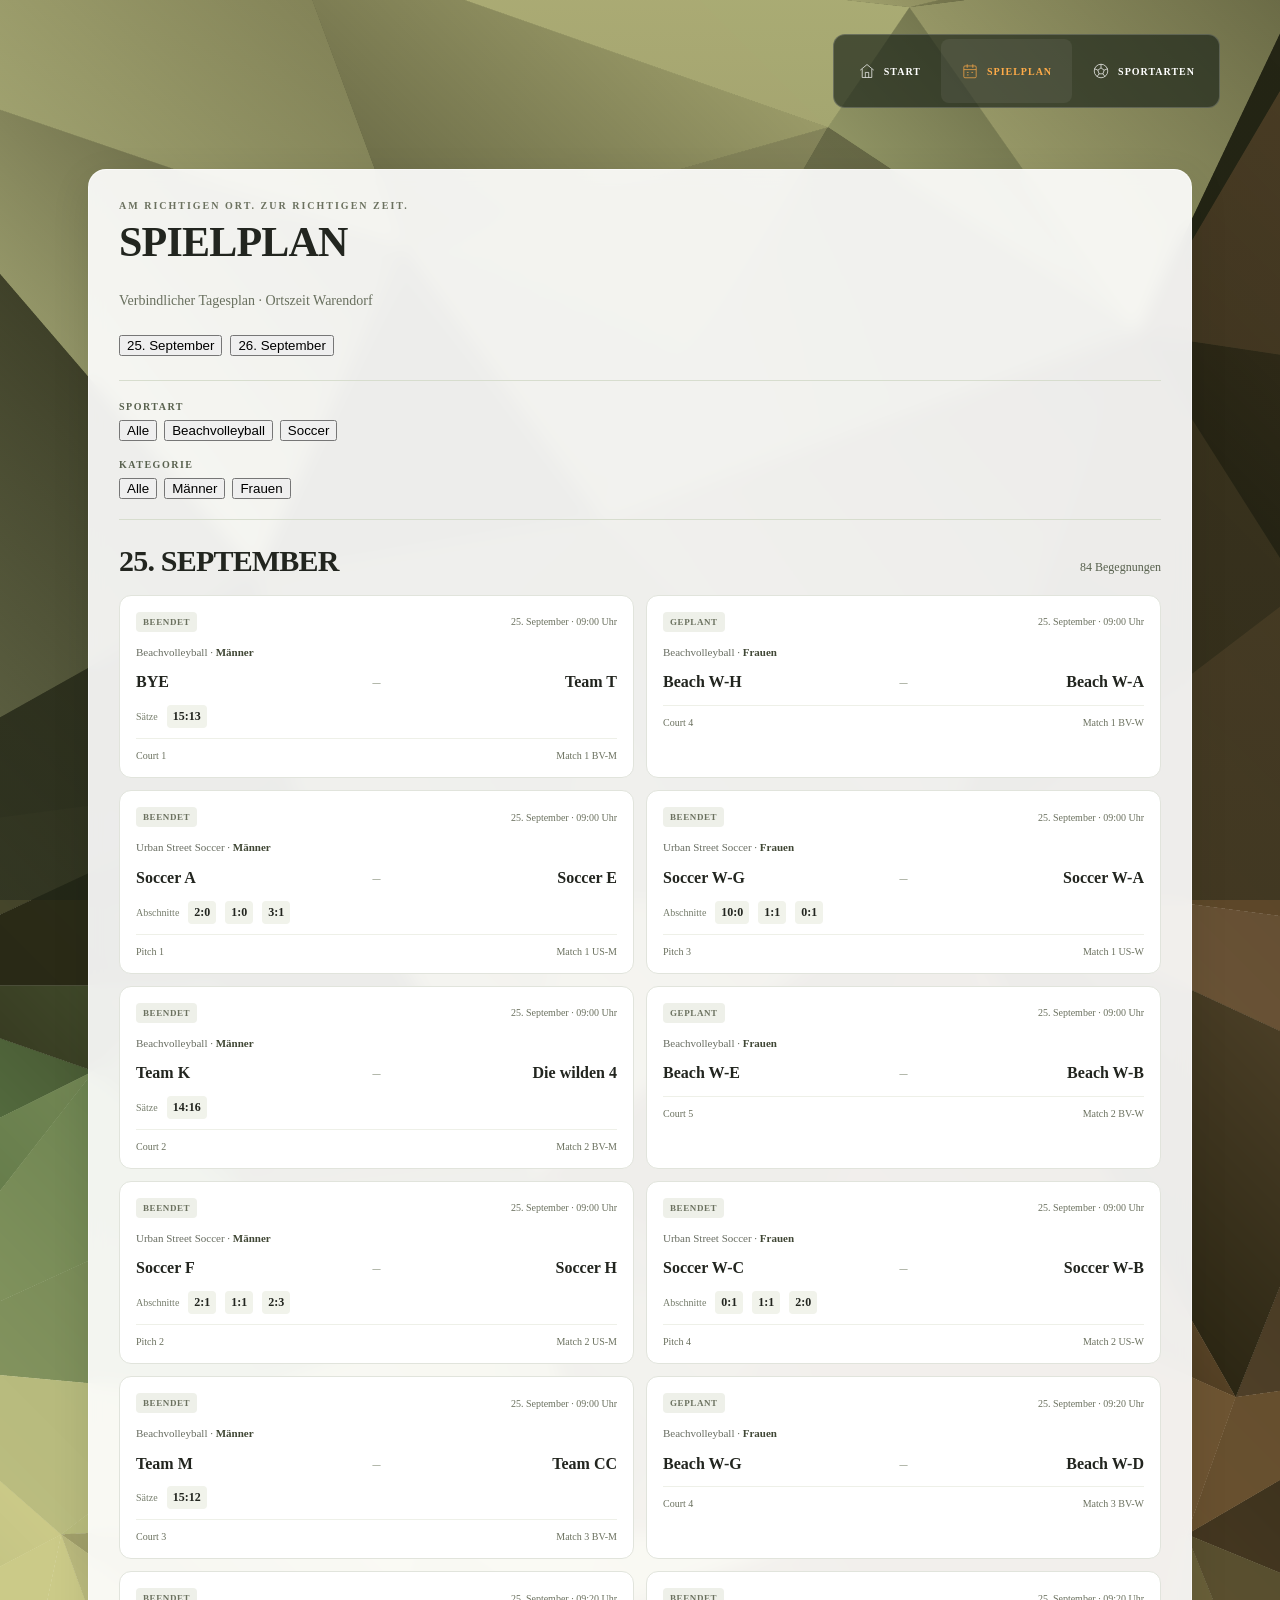
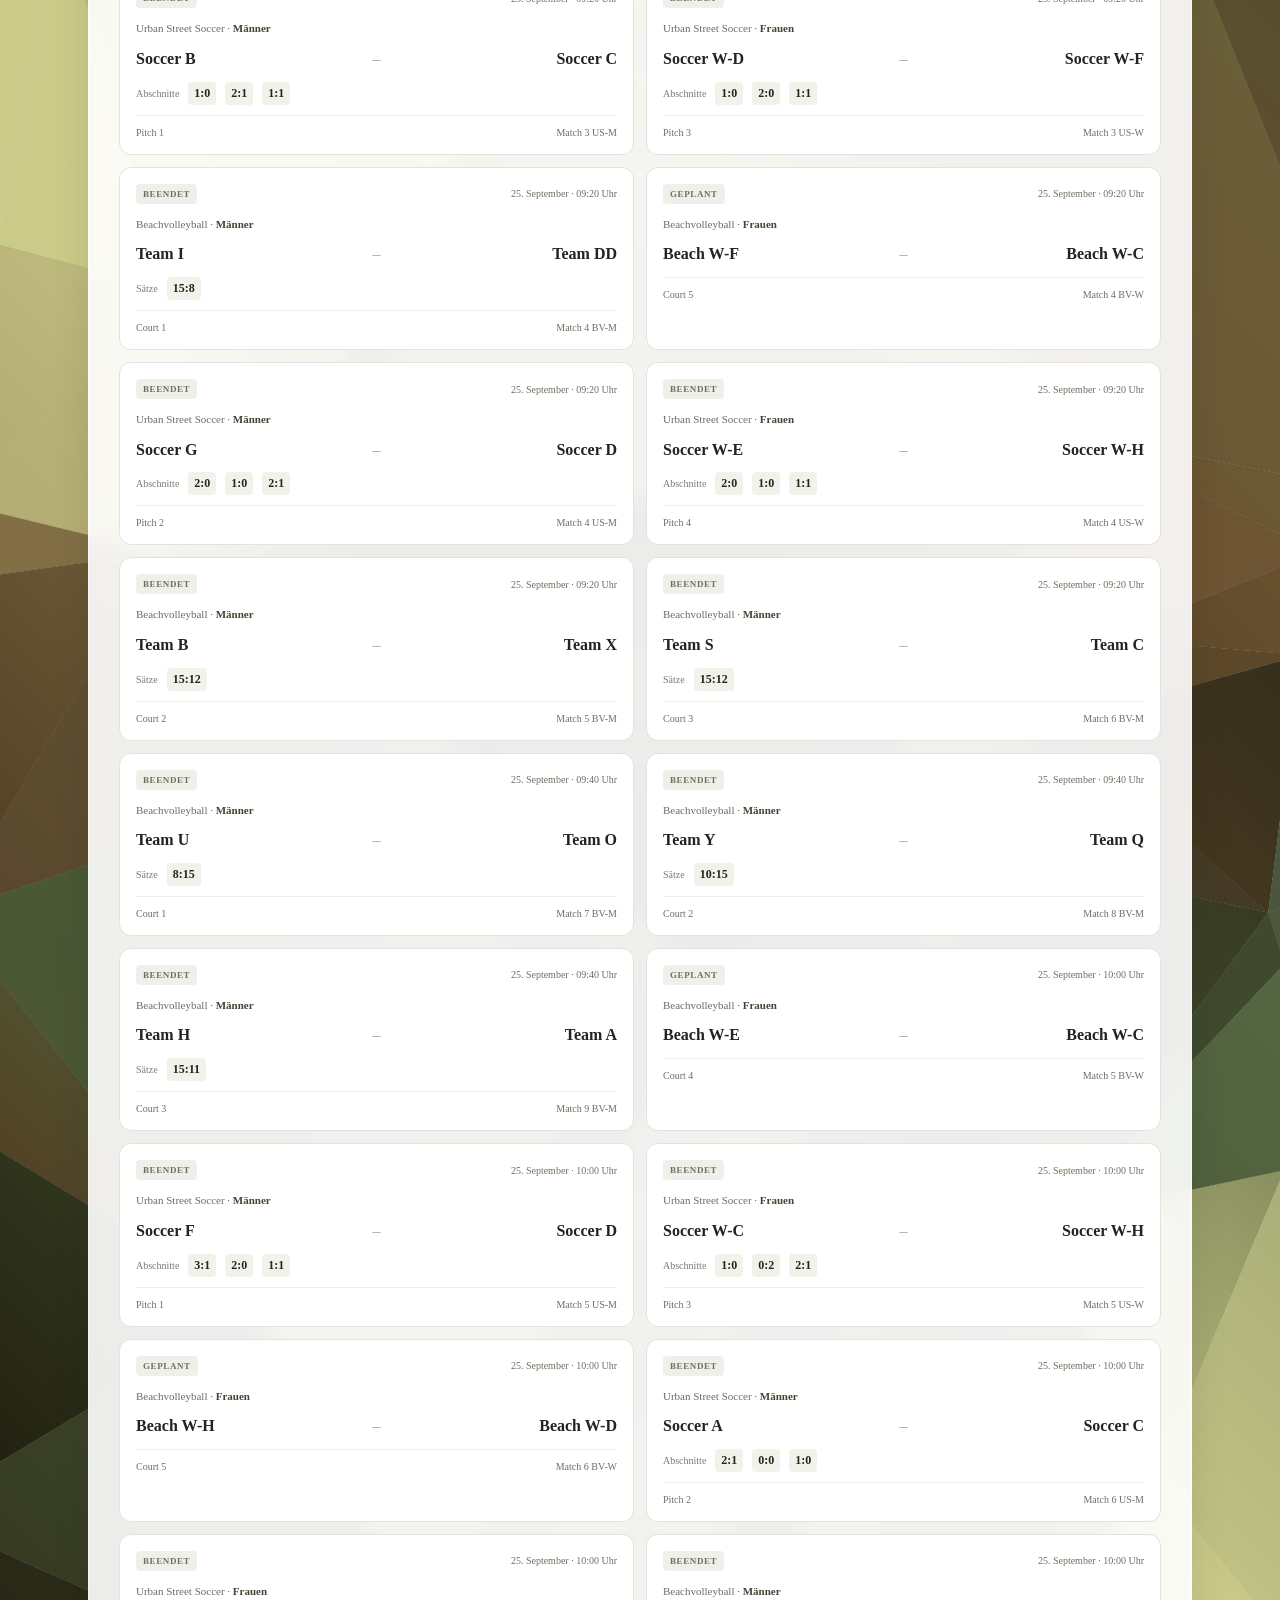
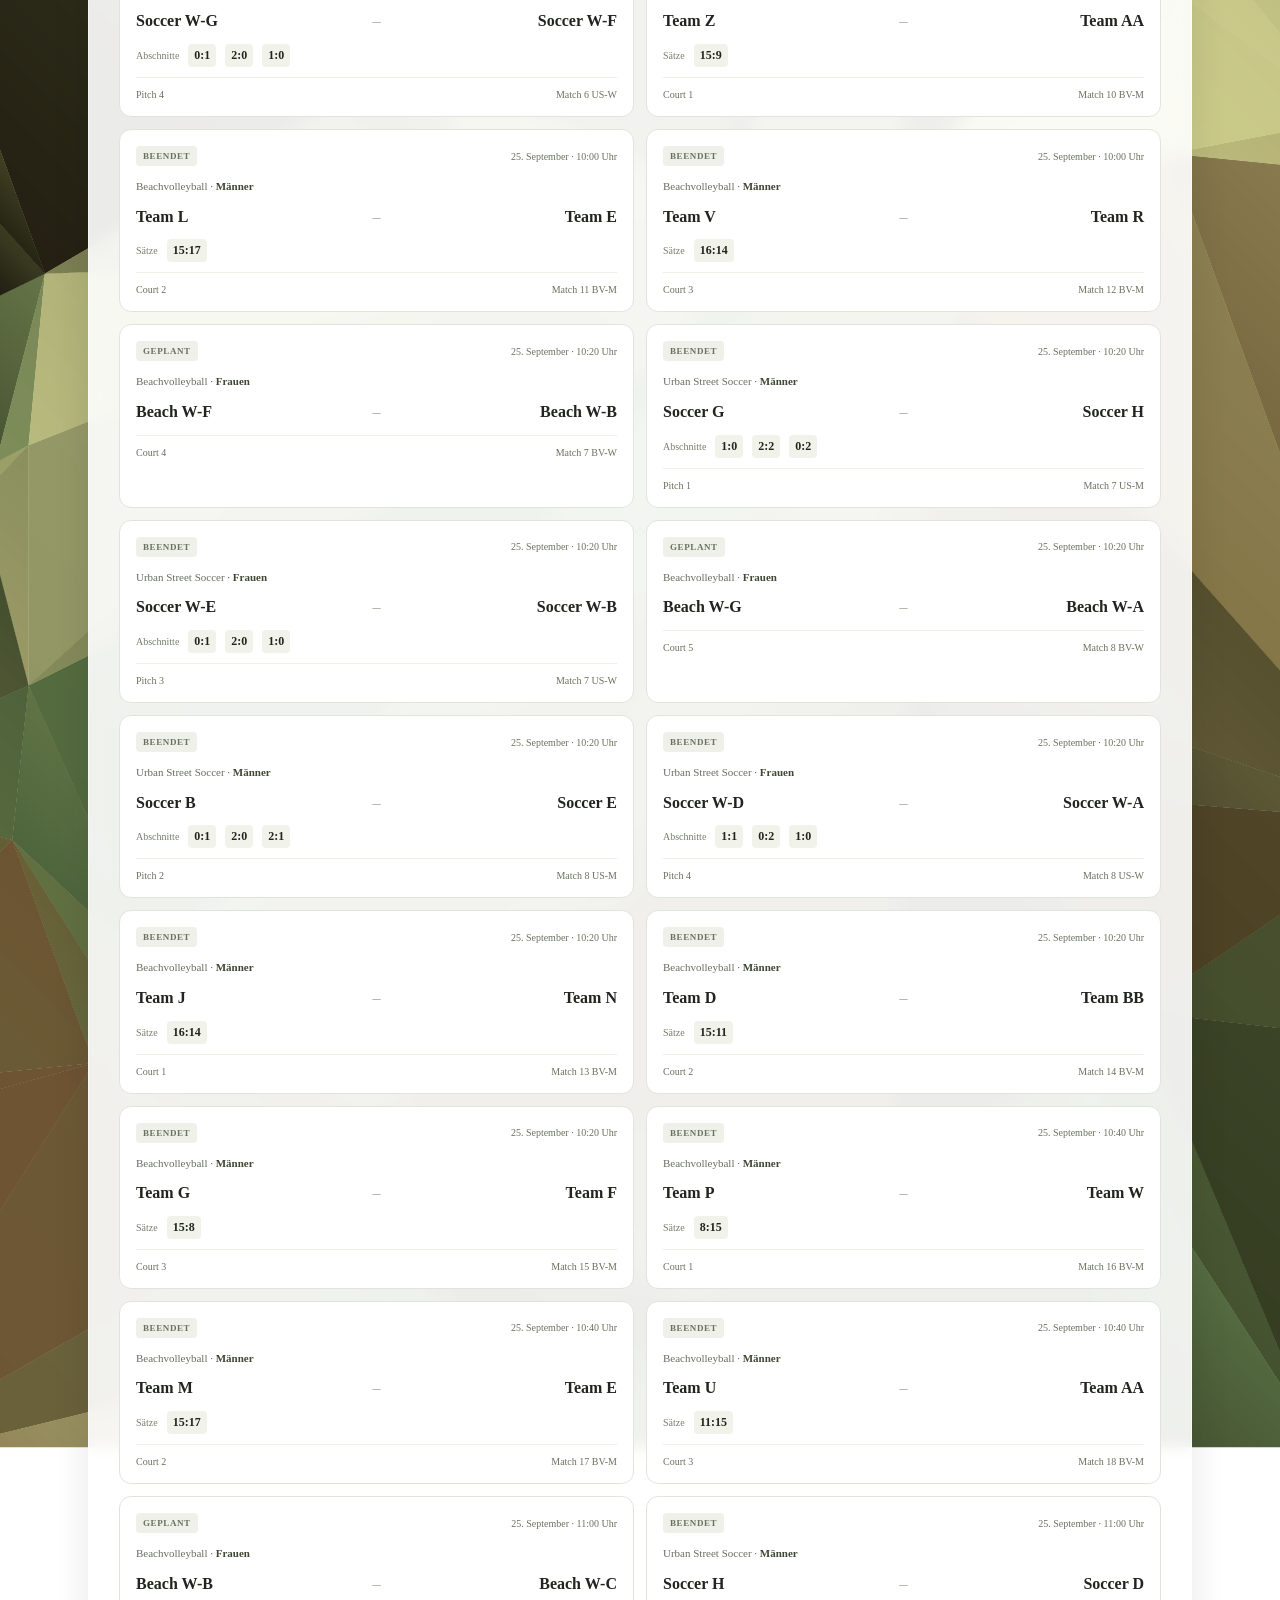
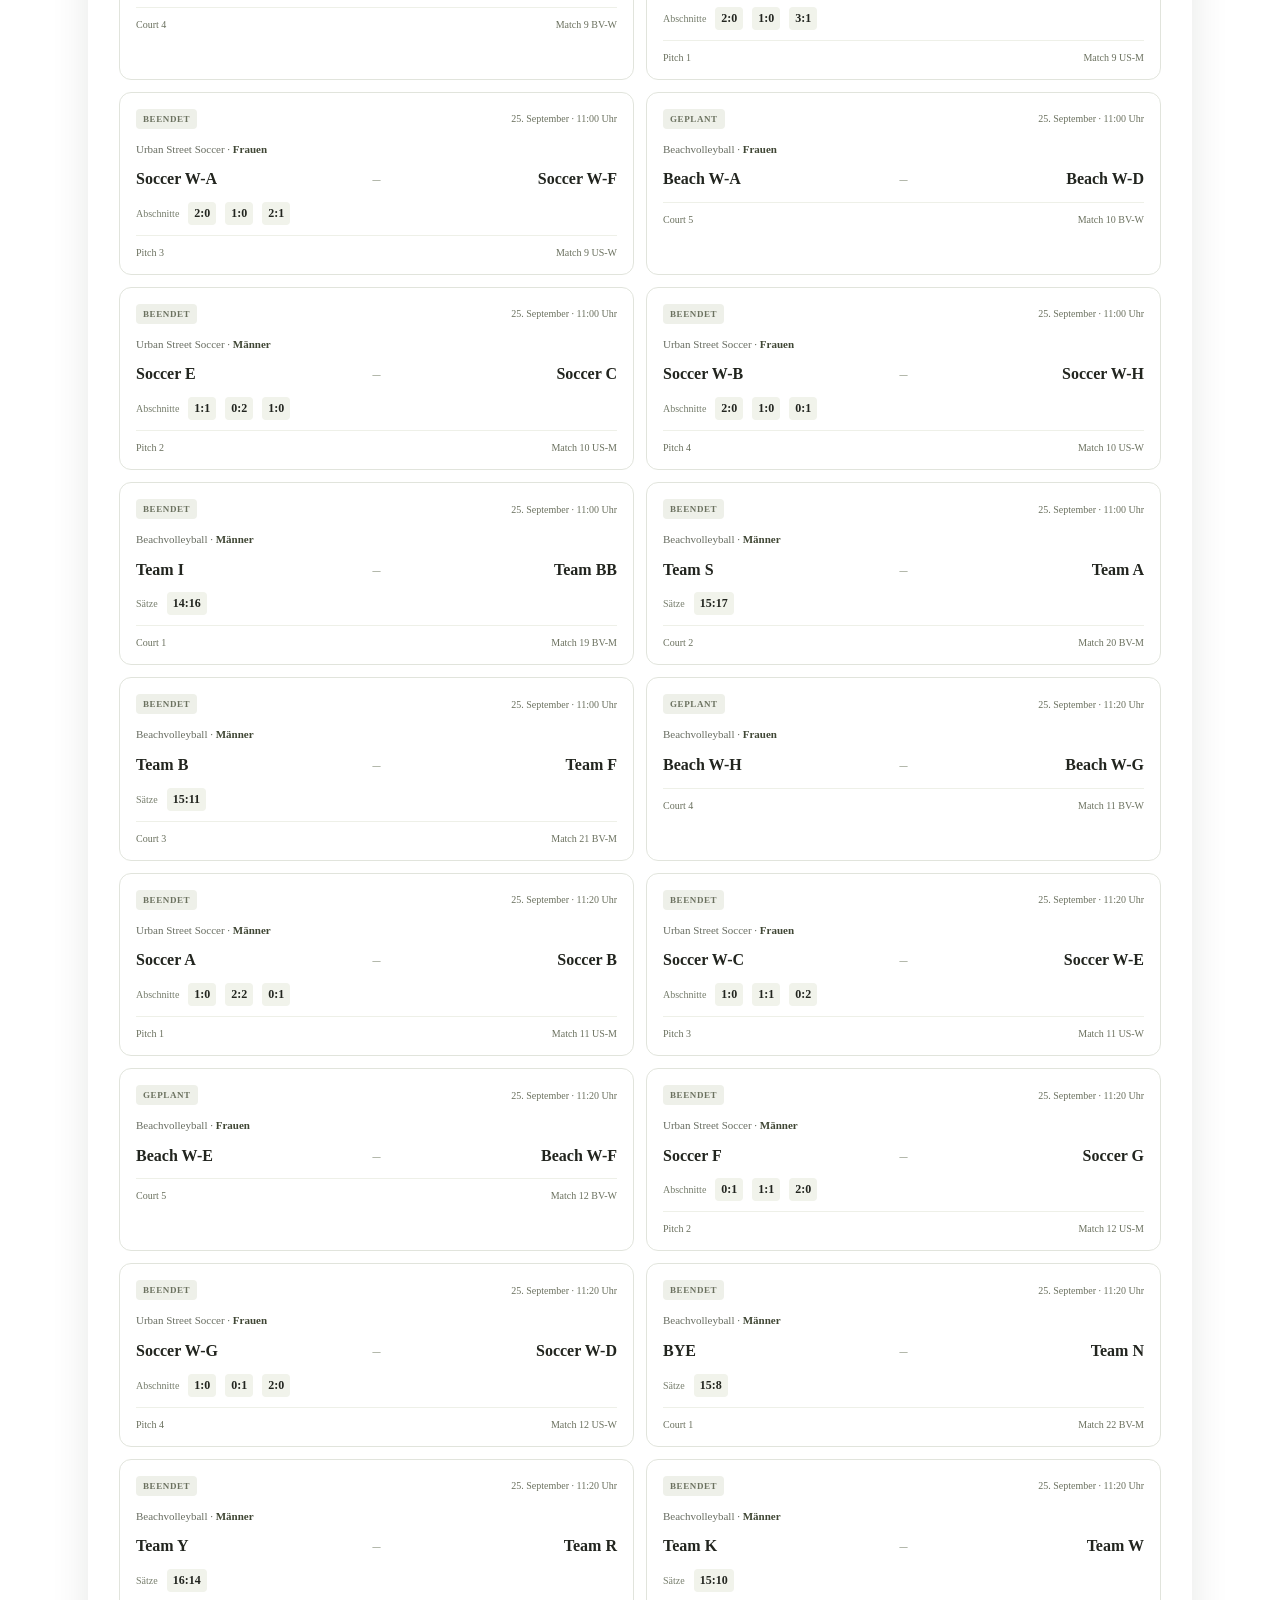
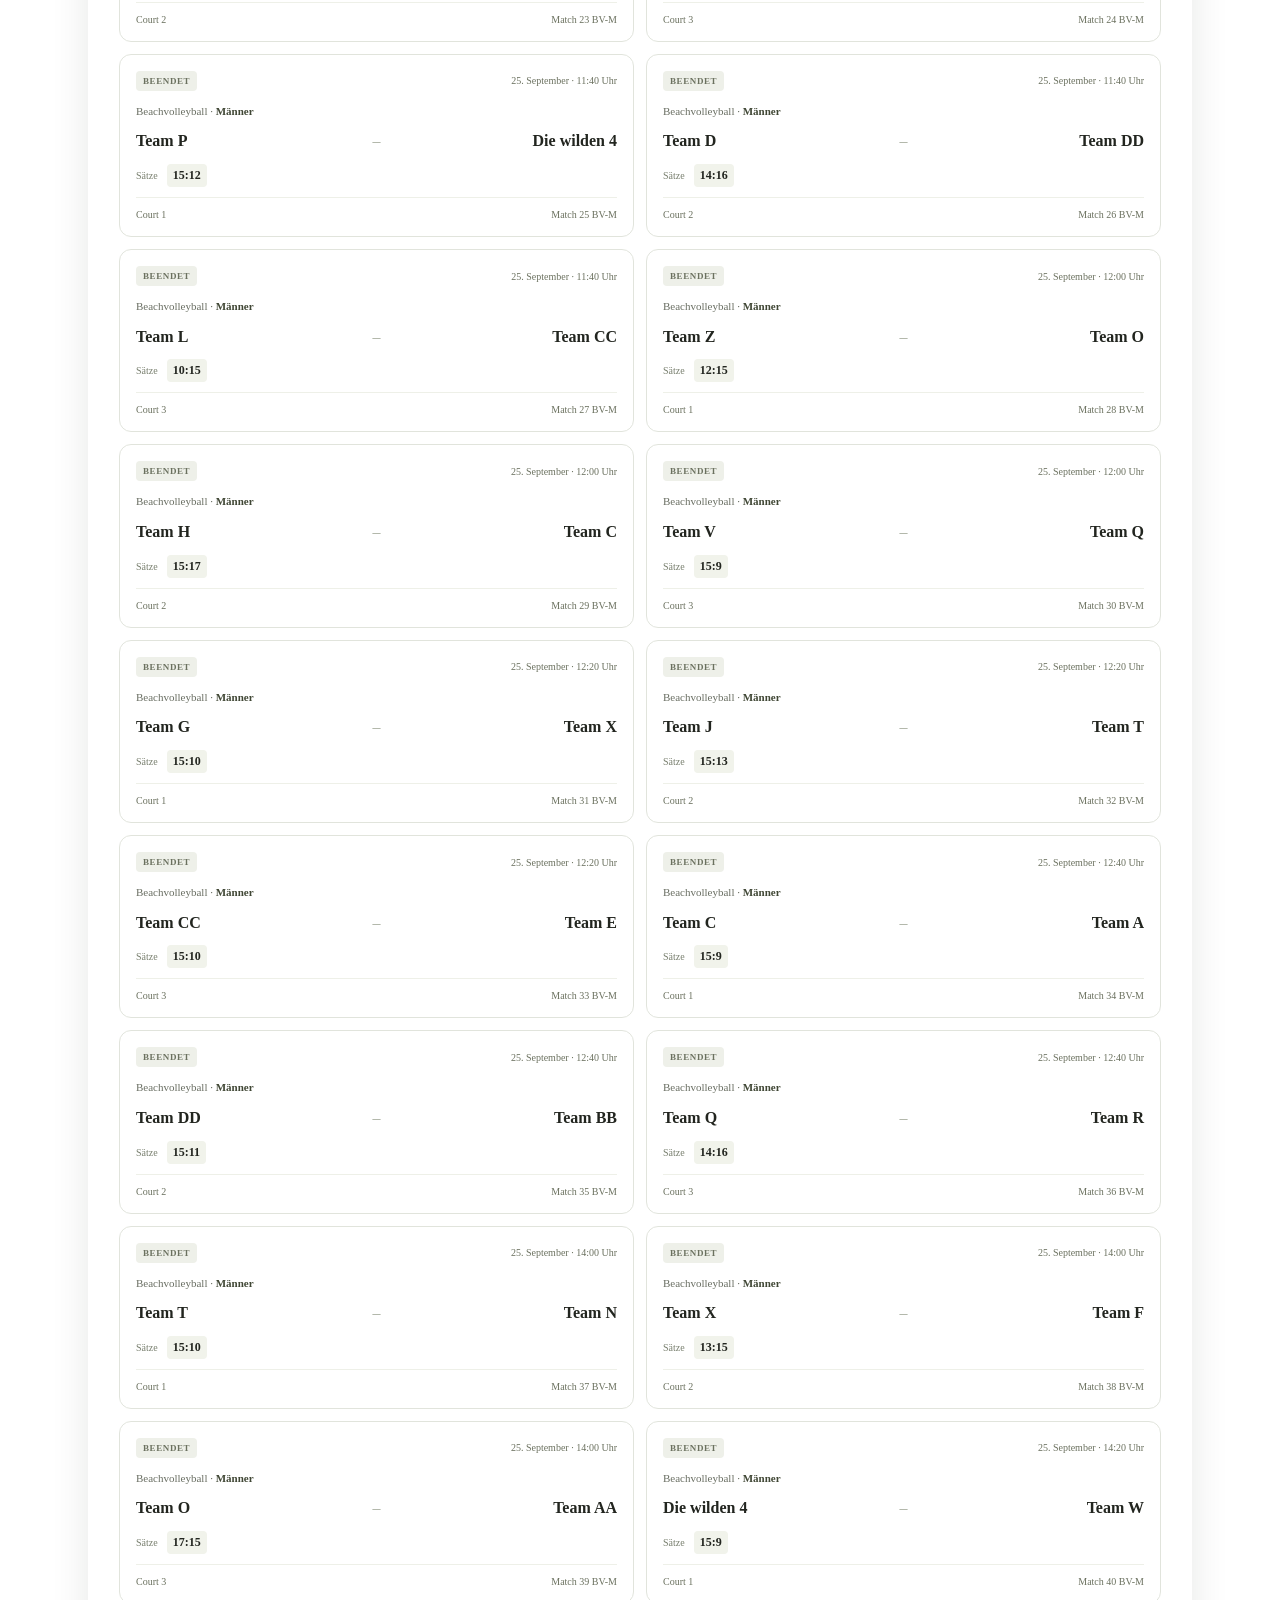
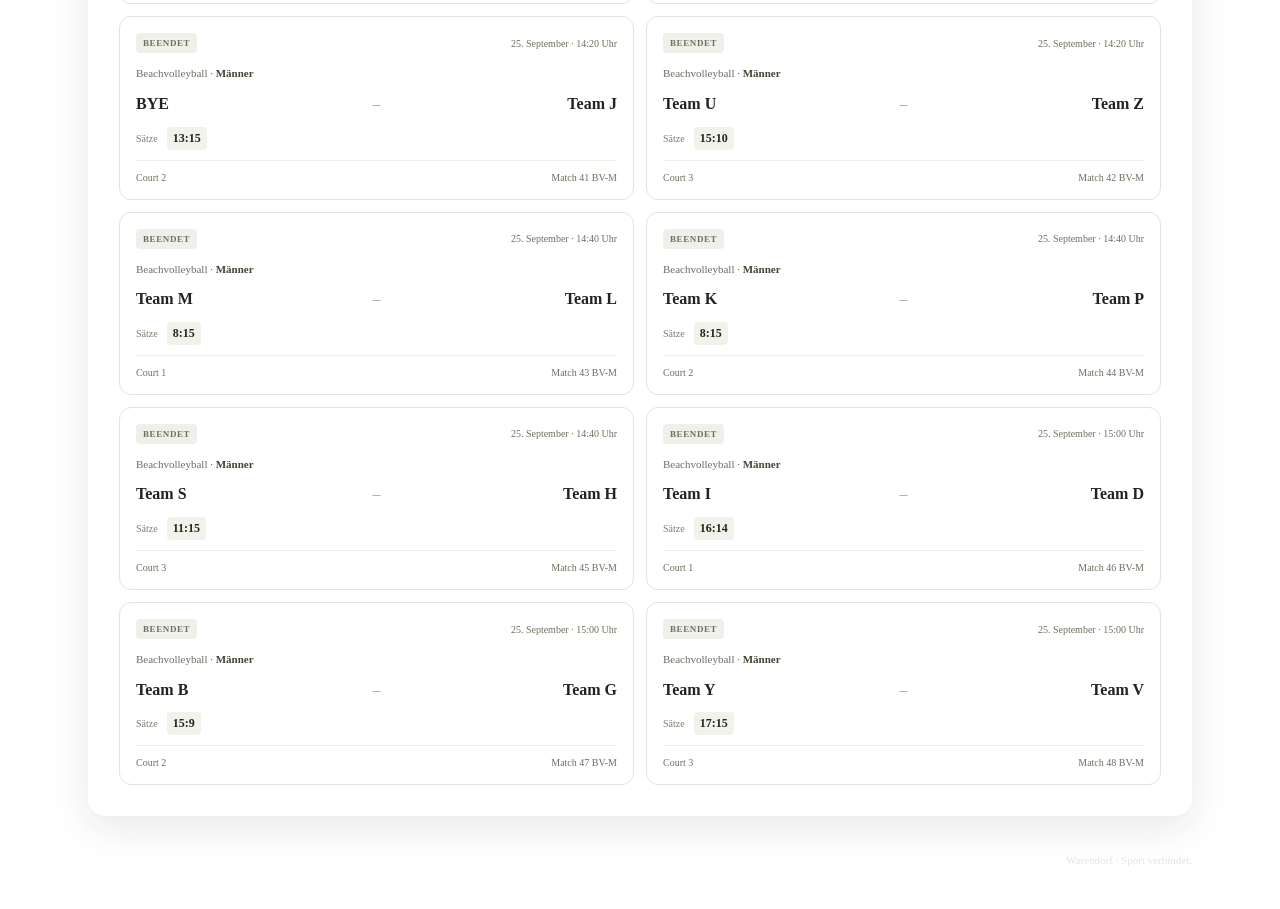
==== commit c645a59f: "Rename schedule filter to Soccer" ====
--- a/spielplan.html
+++ b/spielplan.html
@@ -1 +1 @@
-<!doctype html><html lang="de"><head><meta charset="utf-8"><meta name="viewport" content="width=device-width,initial-scale=1"><title>Spielplan · Olympix</title><link rel="stylesheet" href="public.css"></head><body><div class="public-site"><div class="public-backdrop"><img src="branding/polygon.png" alt=""></div><a class="skip-link" href="#public-main">Zum Inhalt</a><header class="public-header"><nav class="public-nav" aria-label="Hauptnavigation"><a href="./index.html"><svg viewBox="0 0 64 64" fill="none" stroke="currentColor" stroke-width="2.5"><path d="M8 29 32 9l24 20M15 25v30h34V25M26 55V37h12v18"/></svg><span>Start</span></a><a href="./spielplan.html" aria-current="page"><svg viewBox="0 0 64 64" fill="none" stroke="currentColor" stroke-width="2.5"><rect x="10" y="14" width="44" height="42" rx="4"/><path d="M10 27h44M22 8v13M42 8v13M21 37h6m10 0h6M21 46h6"/></svg><span>Spielplan</span></a><a href="./sportarten.html"><svg viewBox="0 0 64 64" fill="none" stroke="currentColor" stroke-width="2.5"><circle cx="32" cy="32" r="24"/><path d="m32 21 11 8-4 13H25l-4-13 11-8ZM32 21V8M43 29l12-5M39 42l7 10M25 42l-7 10M21 29 9 24"/></svg><span>Sportarten</span></a></nav></header><main id="public-main" class="public-main"><section class="public-panel schedule-panel route-heading"><p class="eyebrow">Am richtigen Ort. Zur richtigen Zeit.</p><h1>Spielplan</h1><p class="day-note">Verbindlicher Tagesplan · Ortszeit Warendorf</p><nav class="day-tabs" data-day-tabs aria-label="Veranstaltungstag"></nav><div class="schedule-filters"><div><p class="filter-label" id="sport-filter">Sportart</p><nav class="filter-pills" data-sport-filters aria-labelledby="sport-filter"><button type="button" data-value="alle" aria-current="true">Alle</button><button type="button" data-value="beachvolleyball">Beachvolleyball</button><button type="button" data-value="street-soccer">Urban Street Soccer</button></nav></div><div><p class="filter-label" id="category-filter">Kategorie</p><nav class="filter-pills" data-category-filters aria-labelledby="category-filter"><button type="button" data-value="alle" aria-current="true">Alle</button><button type="button" data-value="maenner">Männer</button><button type="button" data-value="frauen">Frauen</button></nav></div></div><div class="schedule-heading"><h2 data-schedule-heading>Spieltag</h2><span data-schedule-count></span></div><div class="match-grid" data-schedule-grid></div></section></main><footer class="public-footer">BUNDESWEHR OLYMPIX <span>Warendorf · Sport verbindet.</span></footer></div><script src="live-schedule.js"></script></body></html>+<!doctype html><html lang="de"><head><meta charset="utf-8"><meta name="viewport" content="width=device-width,initial-scale=1"><title>Spielplan · Olympix</title><link rel="stylesheet" href="public.css"></head><body><div class="public-site"><div class="public-backdrop"><img src="branding/polygon.png" alt=""></div><a class="skip-link" href="#public-main">Zum Inhalt</a><header class="public-header"><nav class="public-nav" aria-label="Hauptnavigation"><a href="./index.html"><svg viewBox="0 0 64 64" fill="none" stroke="currentColor" stroke-width="2.5"><path d="M8 29 32 9l24 20M15 25v30h34V25M26 55V37h12v18"/></svg><span>Start</span></a><a href="./spielplan.html" aria-current="page"><svg viewBox="0 0 64 64" fill="none" stroke="currentColor" stroke-width="2.5"><rect x="10" y="14" width="44" height="42" rx="4"/><path d="M10 27h44M22 8v13M42 8v13M21 37h6m10 0h6M21 46h6"/></svg><span>Spielplan</span></a><a href="./sportarten.html"><svg viewBox="0 0 64 64" fill="none" stroke="currentColor" stroke-width="2.5"><circle cx="32" cy="32" r="24"/><path d="m32 21 11 8-4 13H25l-4-13 11-8ZM32 21V8M43 29l12-5M39 42l7 10M25 42l-7 10M21 29 9 24"/></svg><span>Sportarten</span></a></nav></header><main id="public-main" class="public-main"><section class="public-panel schedule-panel route-heading"><p class="eyebrow">Am richtigen Ort. Zur richtigen Zeit.</p><h1>Spielplan</h1><p class="day-note">Verbindlicher Tagesplan · Ortszeit Warendorf</p><nav class="day-tabs" data-day-tabs aria-label="Veranstaltungstag"></nav><div class="schedule-filters"><div><p class="filter-label" id="sport-filter">Sportart</p><nav class="filter-pills" data-sport-filters aria-labelledby="sport-filter"><button type="button" data-value="alle" aria-current="true">Alle</button><button type="button" data-value="beachvolleyball">Beachvolleyball</button><button type="button" data-value="street-soccer">Soccer</button></nav></div><div><p class="filter-label" id="category-filter">Kategorie</p><nav class="filter-pills" data-category-filters aria-labelledby="category-filter"><button type="button" data-value="alle" aria-current="true">Alle</button><button type="button" data-value="maenner">Männer</button><button type="button" data-value="frauen">Frauen</button></nav></div></div><div class="schedule-heading"><h2 data-schedule-heading>Spieltag</h2><span data-schedule-count></span></div><div class="match-grid" data-schedule-grid></div></section></main><footer class="public-footer">BUNDESWEHR OLYMPIX <span>Warendorf · Sport verbindet.</span></footer></div><script src="live-schedule.js"></script></body></html>
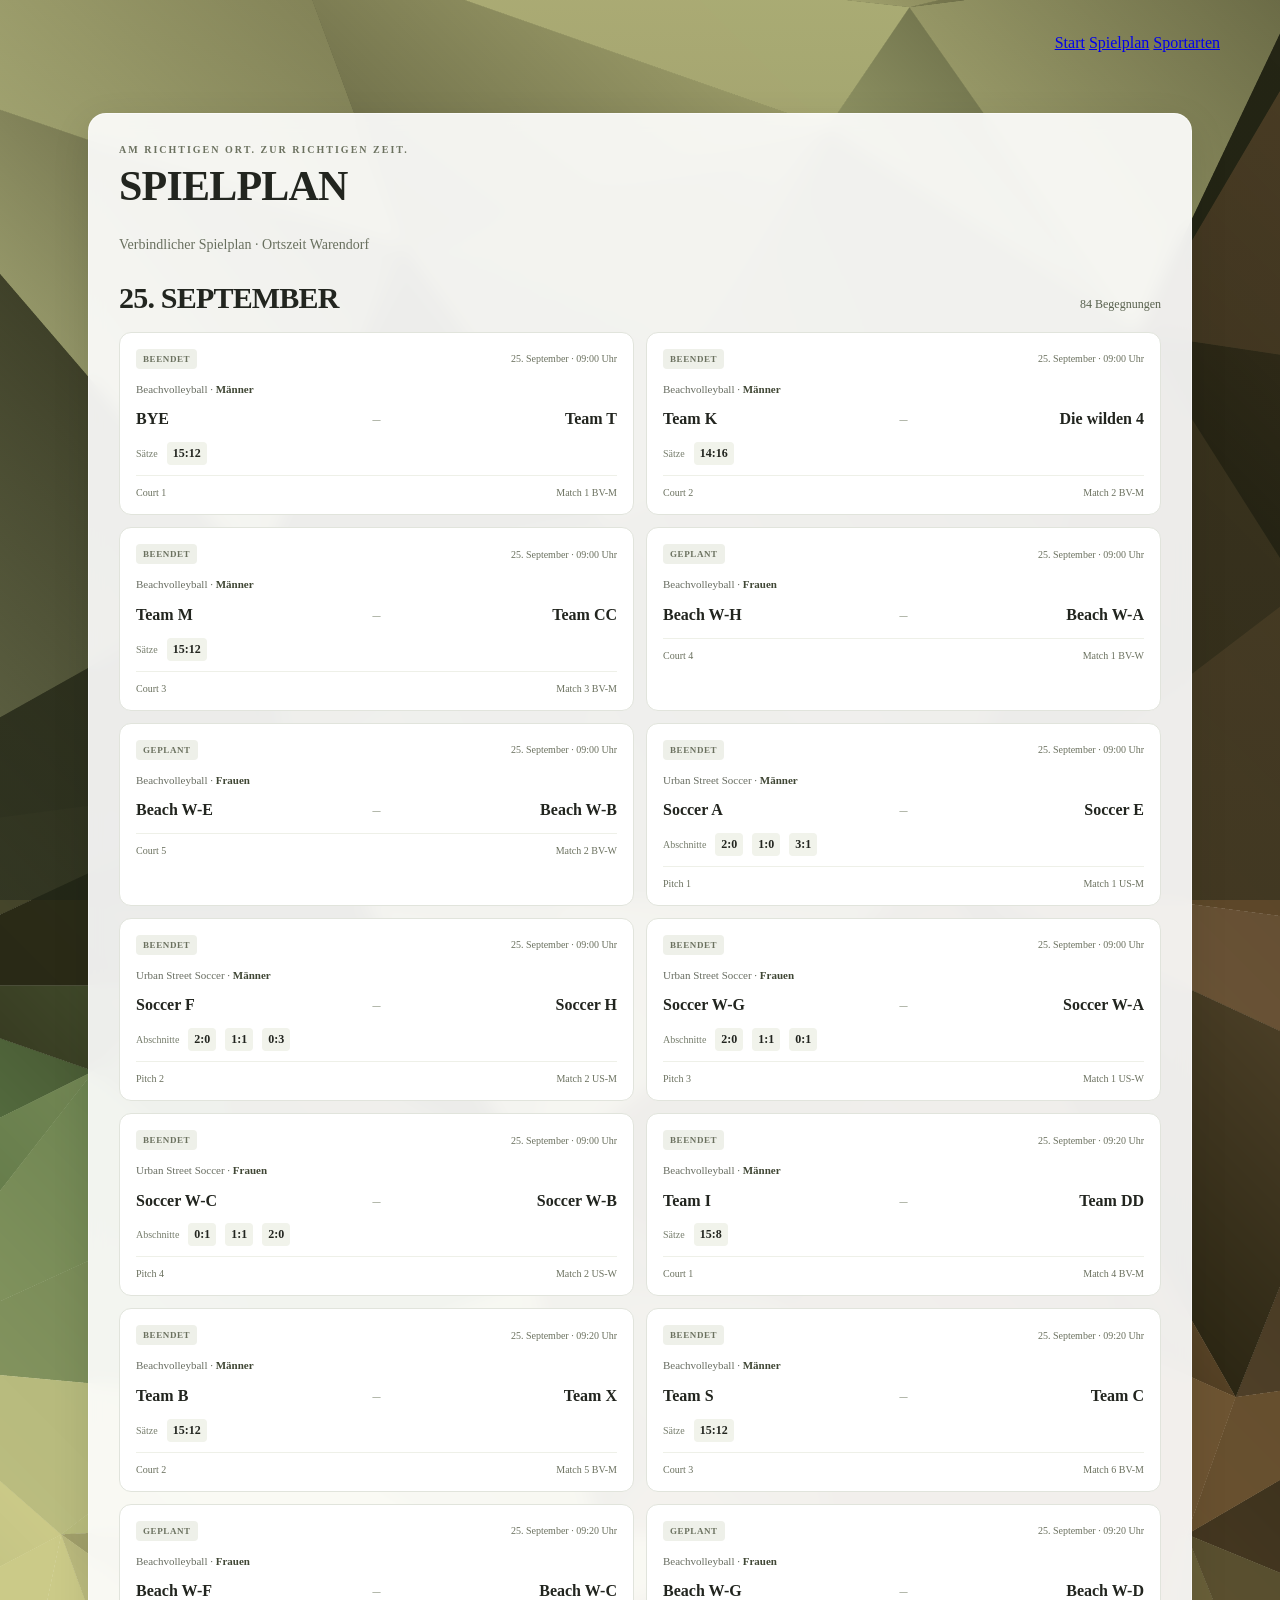
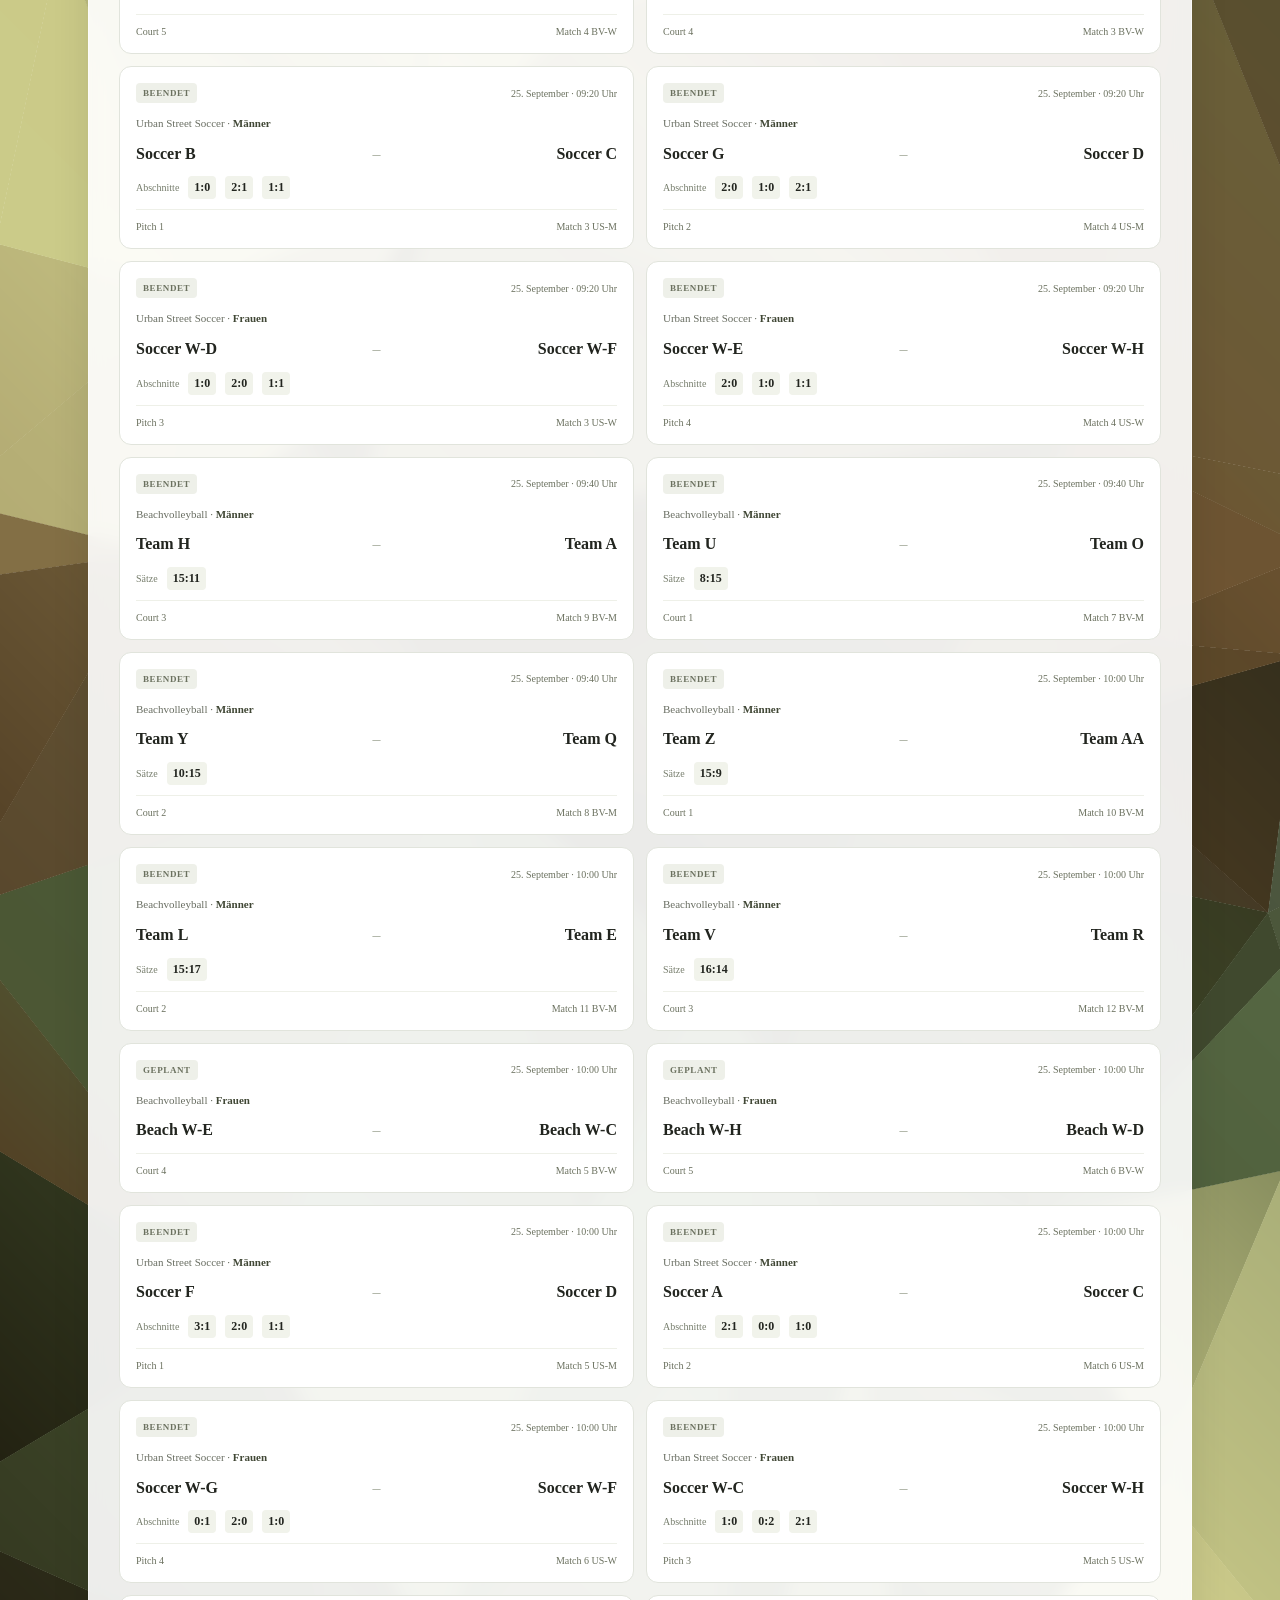
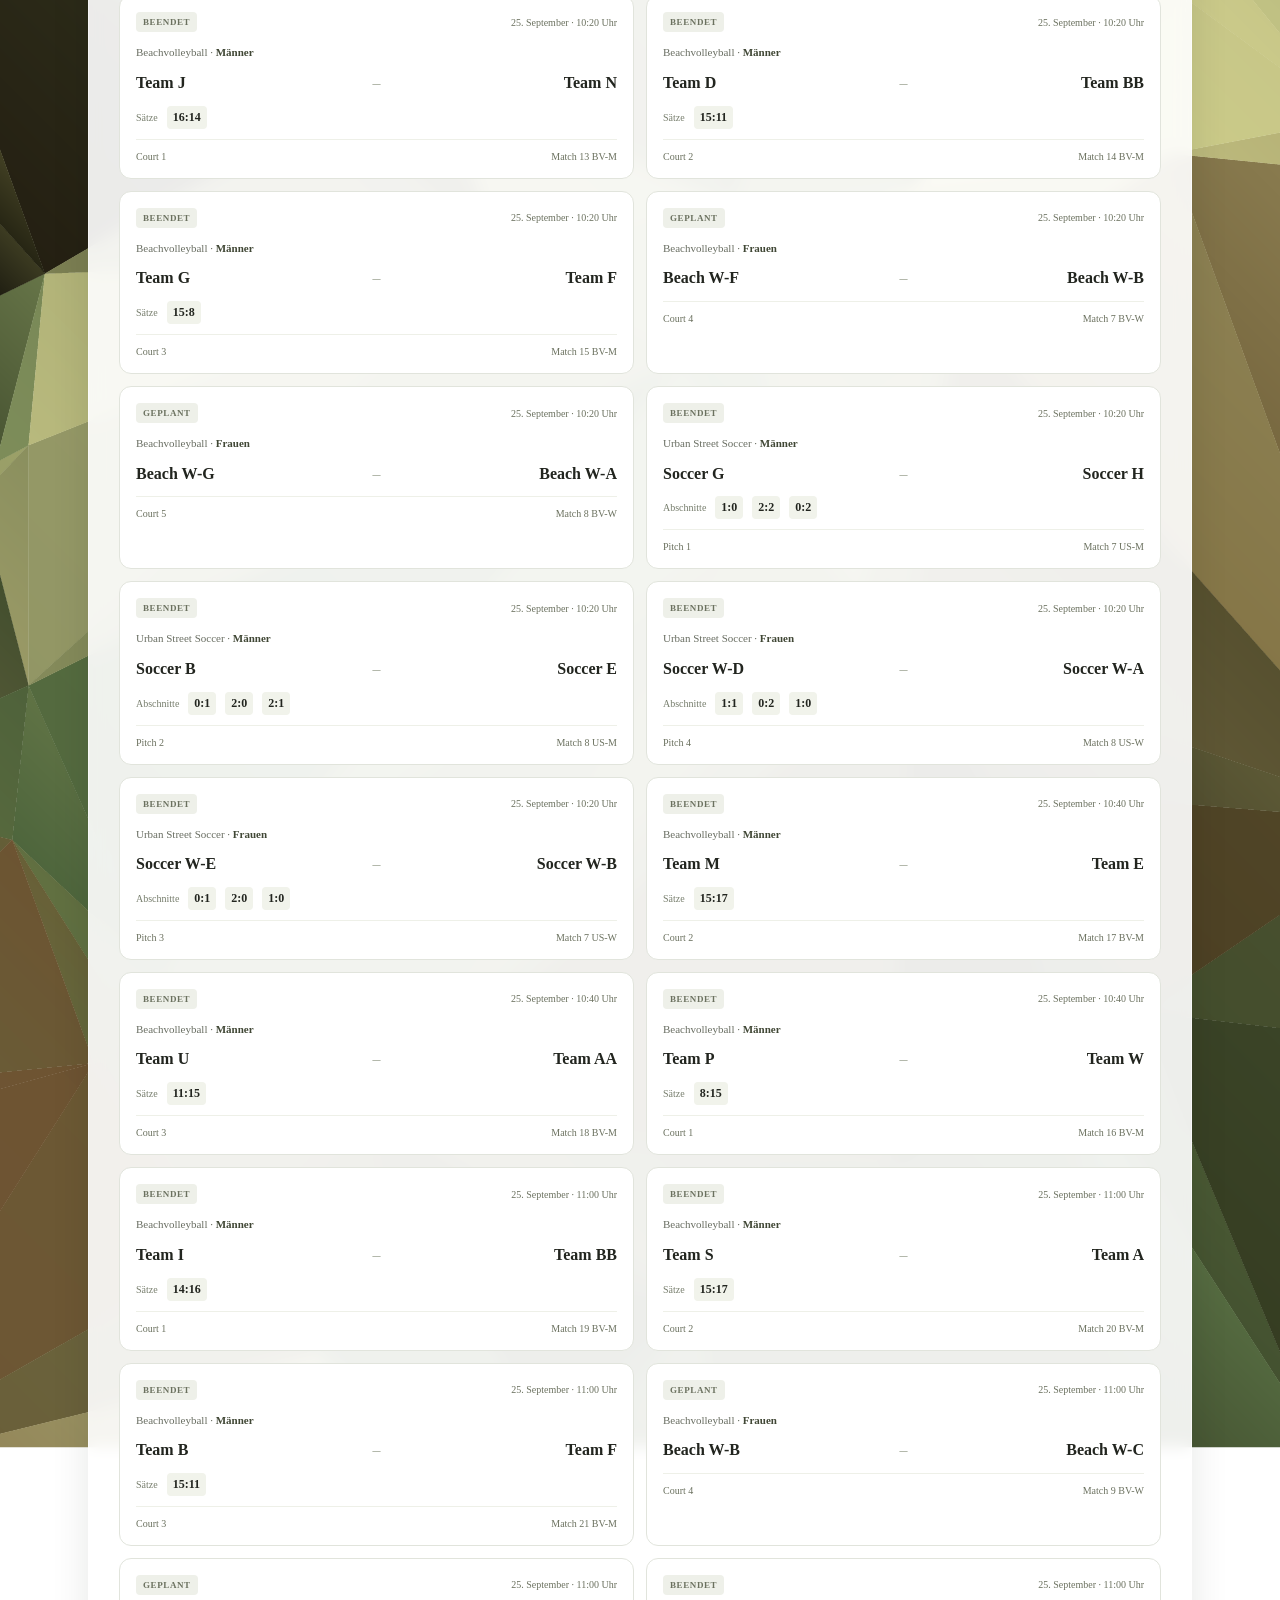
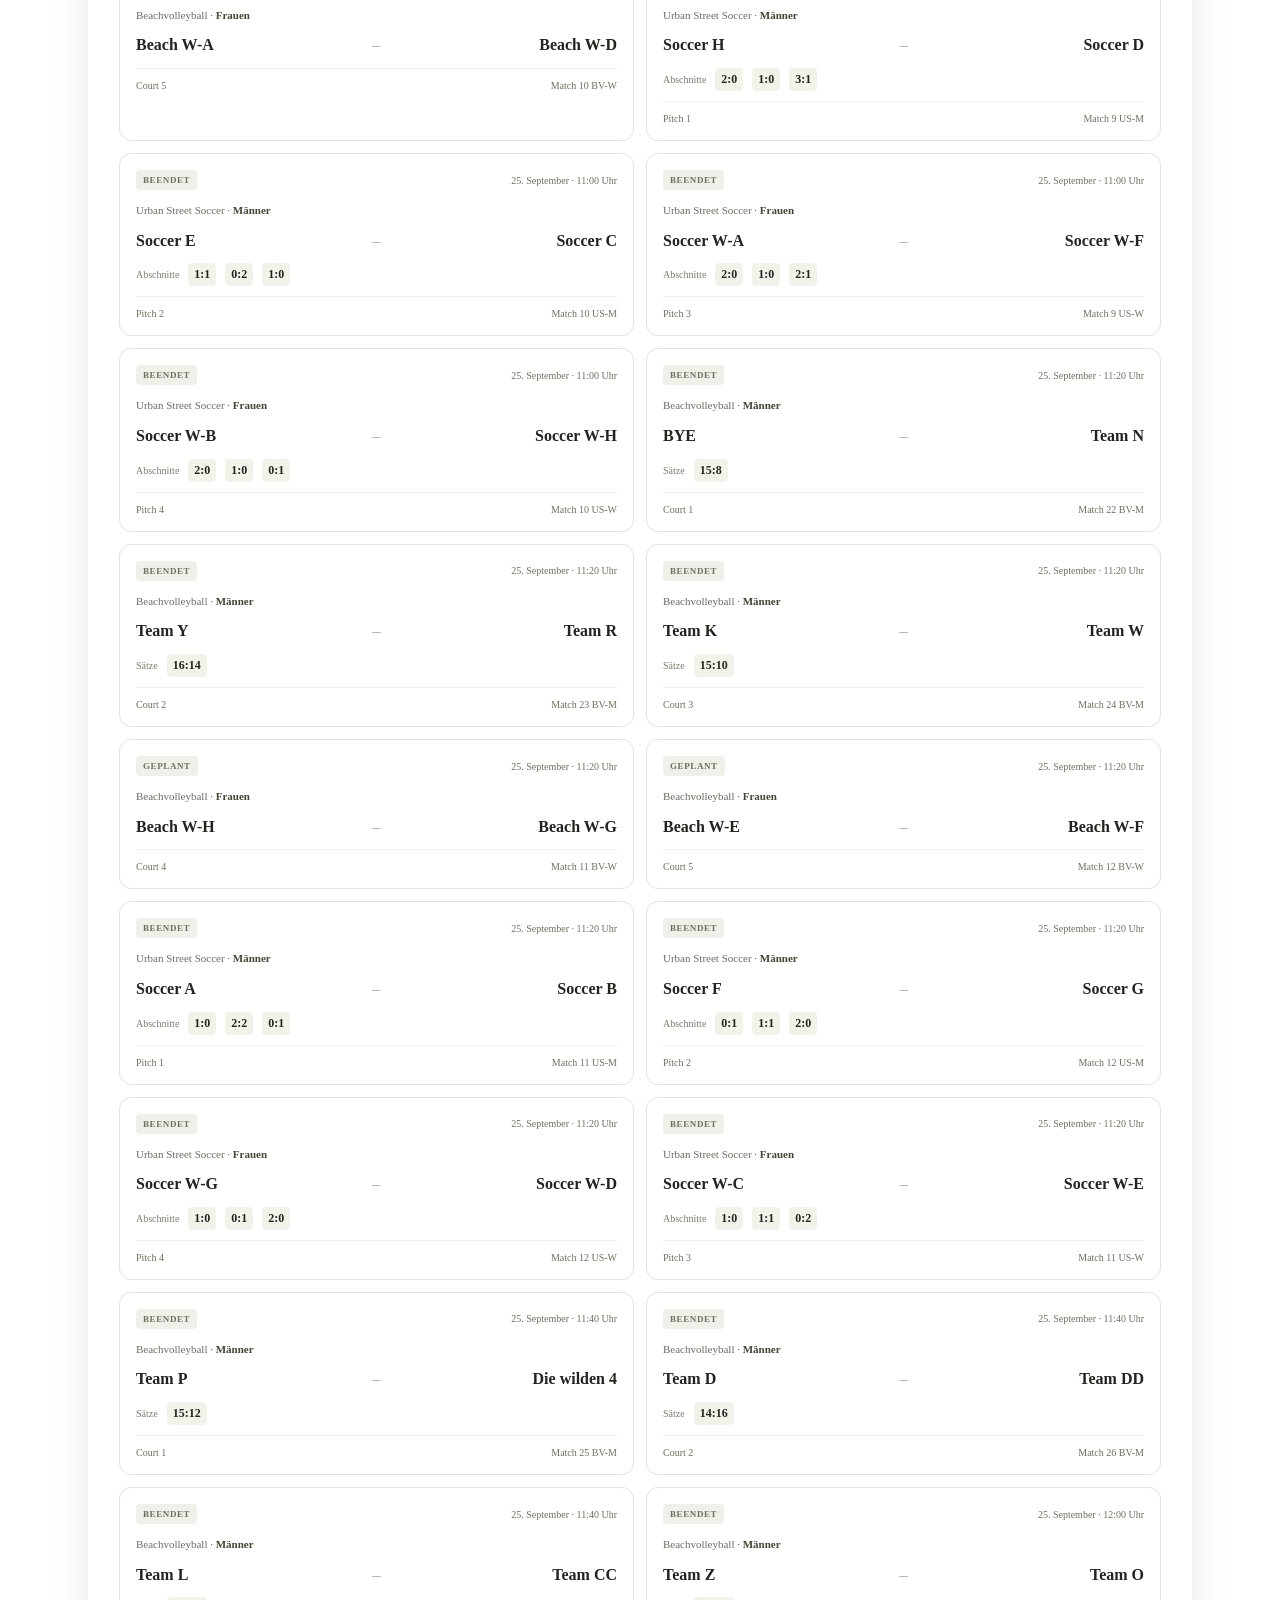
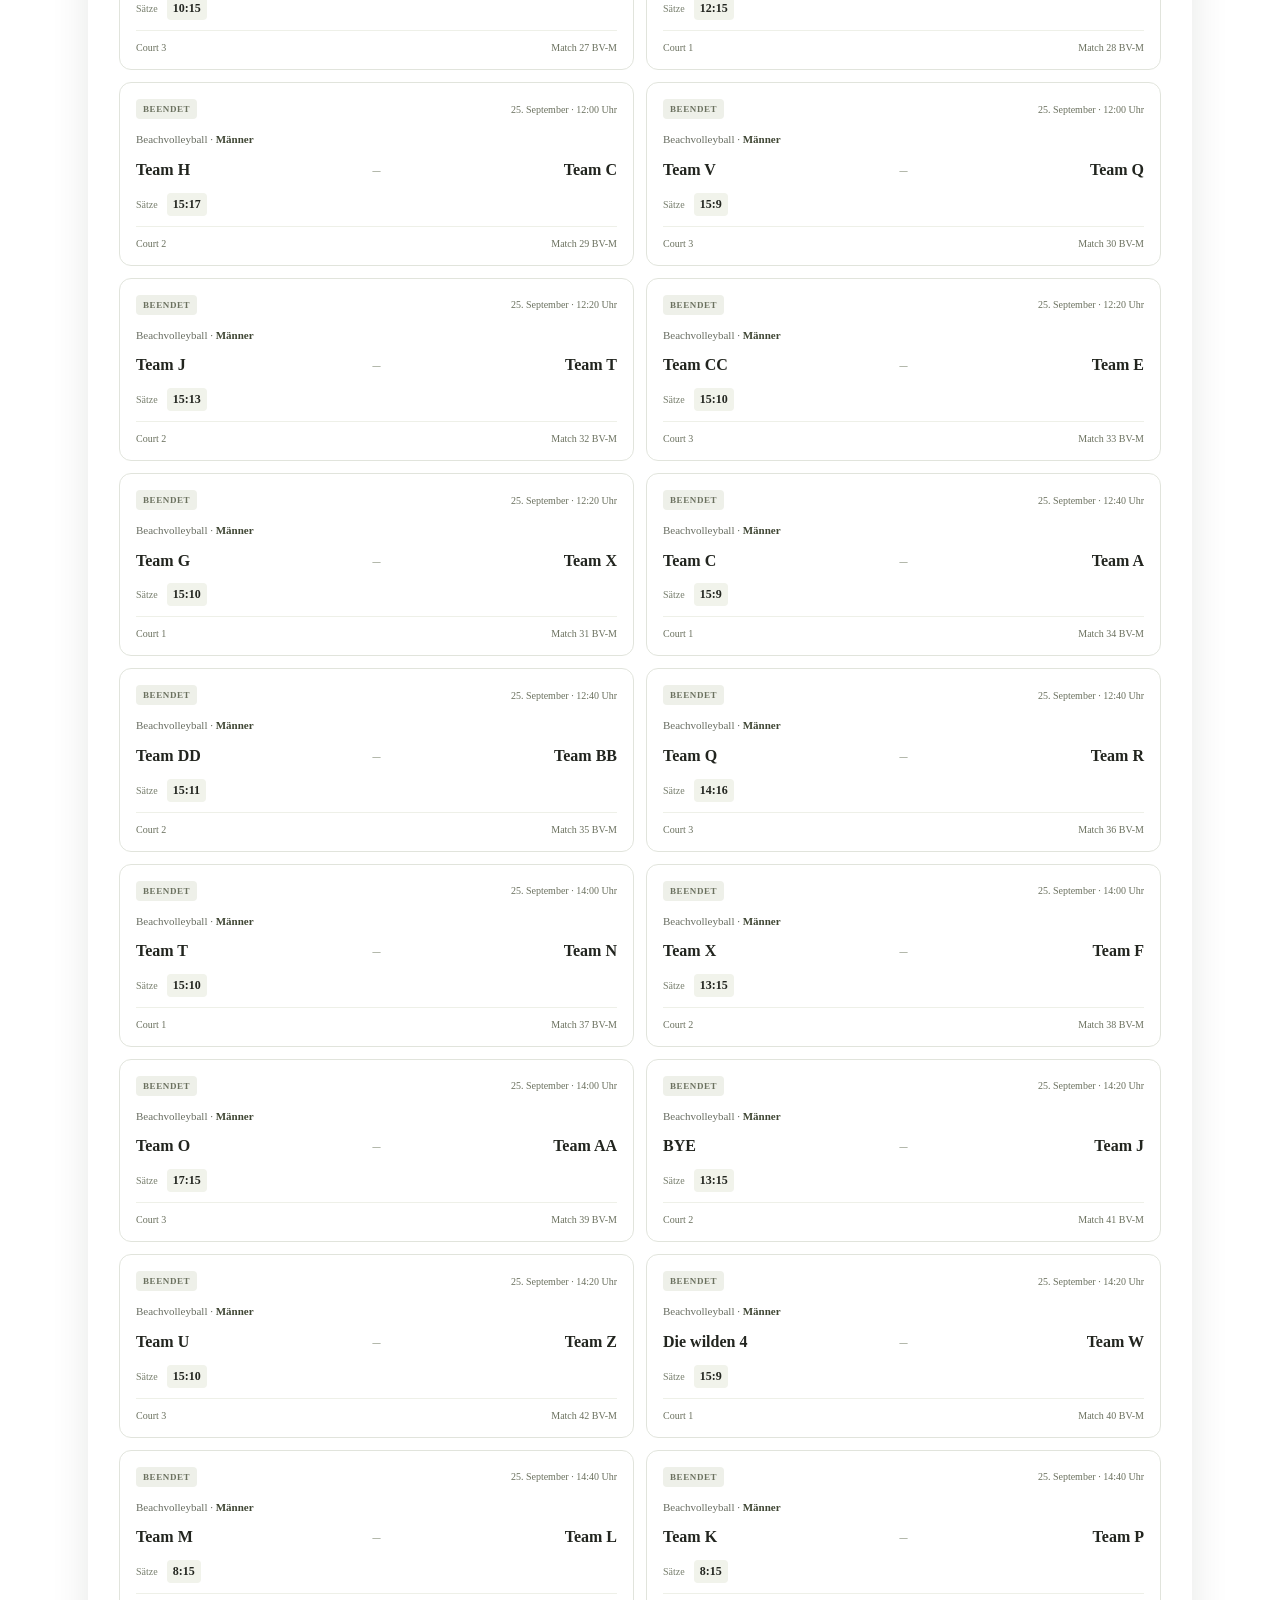
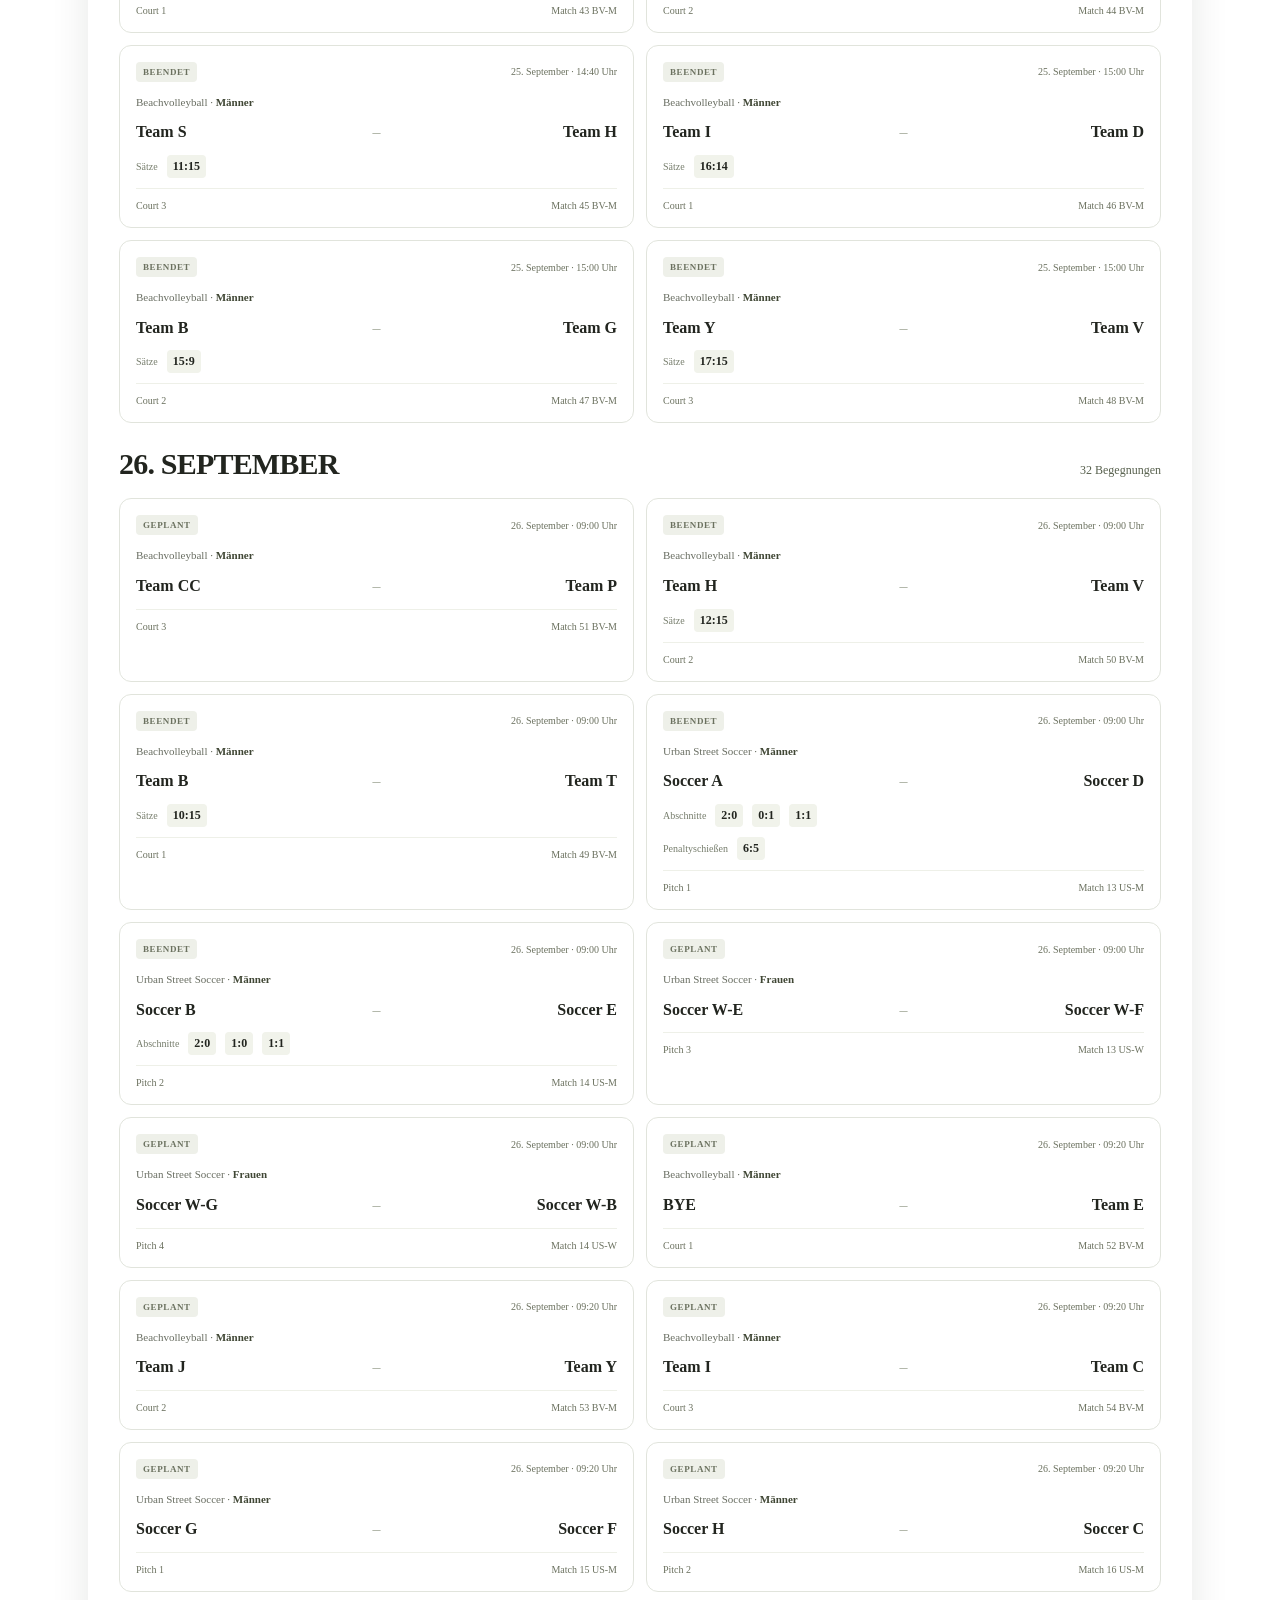
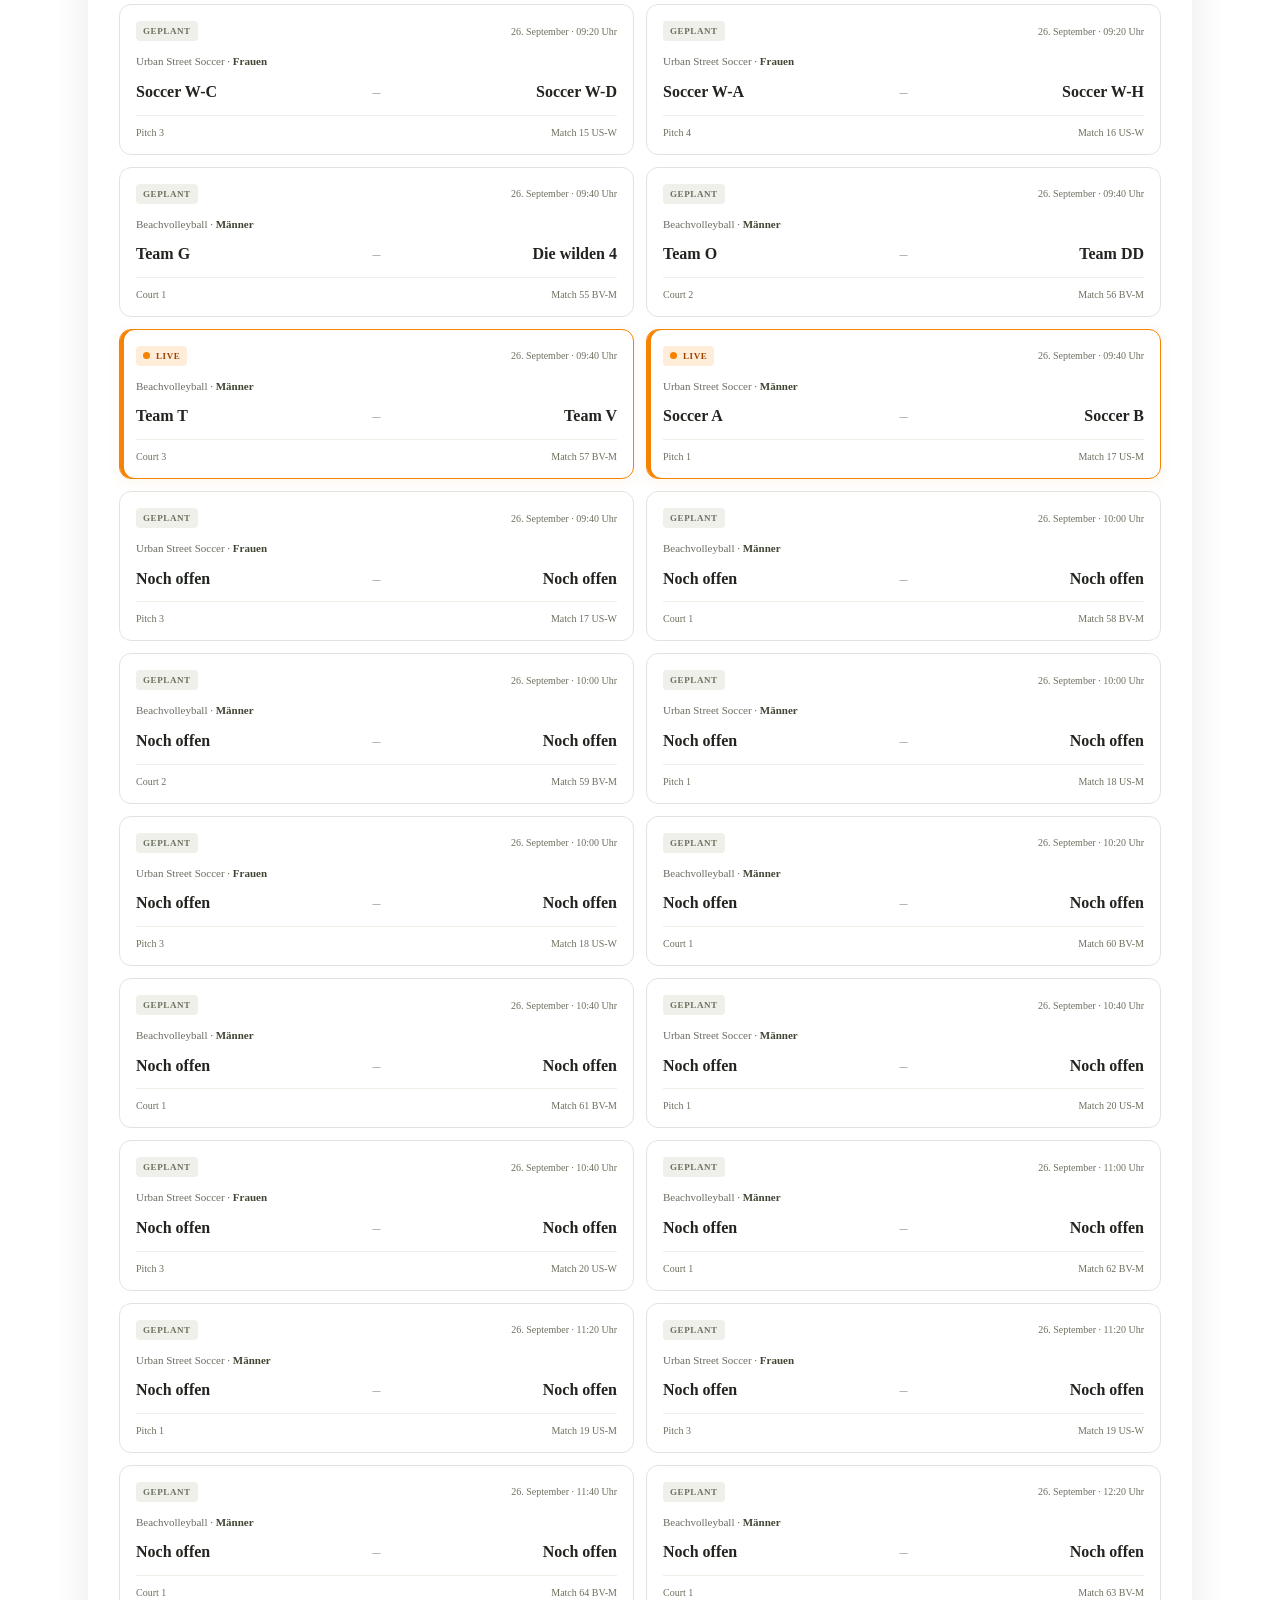
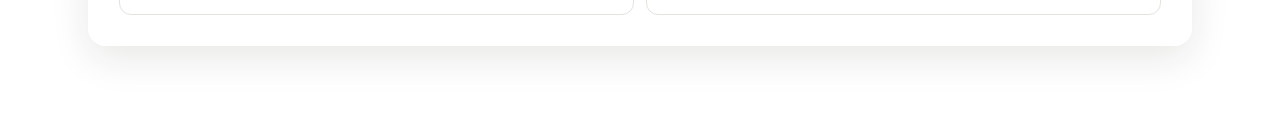
==== commit 8b4c7049: "Add public standings and update branding" ====
--- a/spielplan.html
+++ b/spielplan.html
@@ -1 +1,3186 @@
-<!doctype html><html lang="de"><head><meta charset="utf-8"><meta name="viewport" content="width=device-width,initial-scale=1"><title>Spielplan · Olympix</title><link rel="stylesheet" href="public.css"></head><body><div class="public-site"><div class="public-backdrop"><img src="branding/polygon.png" alt=""></div><a class="skip-link" href="#public-main">Zum Inhalt</a><header class="public-header"><nav class="public-nav" aria-label="Hauptnavigation"><a href="./index.html"><svg viewBox="0 0 64 64" fill="none" stroke="currentColor" stroke-width="2.5"><path d="M8 29 32 9l24 20M15 25v30h34V25M26 55V37h12v18"/></svg><span>Start</span></a><a href="./spielplan.html" aria-current="page"><svg viewBox="0 0 64 64" fill="none" stroke="currentColor" stroke-width="2.5"><rect x="10" y="14" width="44" height="42" rx="4"/><path d="M10 27h44M22 8v13M42 8v13M21 37h6m10 0h6M21 46h6"/></svg><span>Spielplan</span></a><a href="./sportarten.html"><svg viewBox="0 0 64 64" fill="none" stroke="currentColor" stroke-width="2.5"><circle cx="32" cy="32" r="24"/><path d="m32 21 11 8-4 13H25l-4-13 11-8ZM32 21V8M43 29l12-5M39 42l7 10M25 42l-7 10M21 29 9 24"/></svg><span>Sportarten</span></a></nav></header><main id="public-main" class="public-main"><section class="public-panel schedule-panel route-heading"><p class="eyebrow">Am richtigen Ort. Zur richtigen Zeit.</p><h1>Spielplan</h1><p class="day-note">Verbindlicher Tagesplan · Ortszeit Warendorf</p><nav class="day-tabs" data-day-tabs aria-label="Veranstaltungstag"></nav><div class="schedule-filters"><div><p class="filter-label" id="sport-filter">Sportart</p><nav class="filter-pills" data-sport-filters aria-labelledby="sport-filter"><button type="button" data-value="alle" aria-current="true">Alle</button><button type="button" data-value="beachvolleyball">Beachvolleyball</button><button type="button" data-value="street-soccer">Soccer</button></nav></div><div><p class="filter-label" id="category-filter">Kategorie</p><nav class="filter-pills" data-category-filters aria-labelledby="category-filter"><button type="button" data-value="alle" aria-current="true">Alle</button><button type="button" data-value="maenner">Männer</button><button type="button" data-value="frauen">Frauen</button></nav></div></div><div class="schedule-heading"><h2 data-schedule-heading>Spieltag</h2><span data-schedule-count></span></div><div class="match-grid" data-schedule-grid></div></section></main><footer class="public-footer">BUNDESWEHR OLYMPIX <span>Warendorf · Sport verbindet.</span></footer></div><script src="live-schedule.js"></script></body></html>+<!doctype html>
+<html lang="de">
+<head>
+<meta charset="utf-8">
+<meta name="viewport" content="width=device-width,initial-scale=1">
+<title>Spielplan · Olympix</title>
+<link rel="stylesheet" href="public.css">
+</head>
+<body>
+<div class="public-site">
+  <div class="public-backdrop">
+    <img src="branding/polygon.png" alt="">
+  </div>
+
+  <header class="public-header">
+    
+<nav class="public-navigation">
+  <a href="./index.html">Start</a>
+  <a href="./spielplan.html">Spielplan</a>
+  <a href="./sportarten.html">Sportarten</a>
+</nav>
+  </header>
+
+  <main id="public-main" class="public-main">
+    
+<section class="public-panel schedule-panel route-heading">
+  <p class="eyebrow">Am richtigen Ort. Zur richtigen Zeit.</p>
+  <h1>Spielplan</h1>
+  <p class="day-note">Verbindlicher Spielplan · Ortszeit Warendorf</p>
+
+  
+      <div class="schedule-heading">
+        <h2>25. September</h2>
+        <span>84 Begegnungen</span>
+      </div>
+
+      <div class="match-grid">
+        
+    <article class="match-card">
+      <div class="match-top">
+        <span class="status status-FINAL">
+          
+          BEENDET
+        </span>
+        <span>25. September · 09:00 Uhr</span>
+      </div>
+
+      <div class="match-meta">
+        <span>Beachvolleyball · <strong>Männer</strong></span>
+      </div>
+
+      <div class="match-teams">
+        <strong>BYE</strong>
+        <span class="versus">–</span>
+        <strong>Team T</strong>
+      </div>
+
+      <div class="score-line"><span>Sätze</span><strong>15:12</strong></div>
+      
+
+      <div class="match-bottom">
+        <span>Court 1</span>
+        <span>Match 1 BV-M</span>
+      </div>
+    </article>
+    <article class="match-card">
+      <div class="match-top">
+        <span class="status status-FINAL">
+          
+          BEENDET
+        </span>
+        <span>25. September · 09:00 Uhr</span>
+      </div>
+
+      <div class="match-meta">
+        <span>Beachvolleyball · <strong>Männer</strong></span>
+      </div>
+
+      <div class="match-teams">
+        <strong>Team K</strong>
+        <span class="versus">–</span>
+        <strong>Die wilden 4</strong>
+      </div>
+
+      <div class="score-line"><span>Sätze</span><strong>14:16</strong></div>
+      
+
+      <div class="match-bottom">
+        <span>Court 2</span>
+        <span>Match 2 BV-M</span>
+      </div>
+    </article>
+    <article class="match-card">
+      <div class="match-top">
+        <span class="status status-FINAL">
+          
+          BEENDET
+        </span>
+        <span>25. September · 09:00 Uhr</span>
+      </div>
+
+      <div class="match-meta">
+        <span>Beachvolleyball · <strong>Männer</strong></span>
+      </div>
+
+      <div class="match-teams">
+        <strong>Team M</strong>
+        <span class="versus">–</span>
+        <strong>Team CC</strong>
+      </div>
+
+      <div class="score-line"><span>Sätze</span><strong>15:12</strong></div>
+      
+
+      <div class="match-bottom">
+        <span>Court 3</span>
+        <span>Match 3 BV-M</span>
+      </div>
+    </article>
+    <article class="match-card">
+      <div class="match-top">
+        <span class="status status-SCHEDULED">
+          
+          GEPLANT
+        </span>
+        <span>25. September · 09:00 Uhr</span>
+      </div>
+
+      <div class="match-meta">
+        <span>Beachvolleyball · <strong>Frauen</strong></span>
+      </div>
+
+      <div class="match-teams">
+        <strong>Beach W-H</strong>
+        <span class="versus">–</span>
+        <strong>Beach W-A</strong>
+      </div>
+
+      
+      
+
+      <div class="match-bottom">
+        <span>Court 4</span>
+        <span>Match 1 BV-W</span>
+      </div>
+    </article>
+    <article class="match-card">
+      <div class="match-top">
+        <span class="status status-SCHEDULED">
+          
+          GEPLANT
+        </span>
+        <span>25. September · 09:00 Uhr</span>
+      </div>
+
+      <div class="match-meta">
+        <span>Beachvolleyball · <strong>Frauen</strong></span>
+      </div>
+
+      <div class="match-teams">
+        <strong>Beach W-E</strong>
+        <span class="versus">–</span>
+        <strong>Beach W-B</strong>
+      </div>
+
+      
+      
+
+      <div class="match-bottom">
+        <span>Court 5</span>
+        <span>Match 2 BV-W</span>
+      </div>
+    </article>
+    <article class="match-card">
+      <div class="match-top">
+        <span class="status status-FINAL">
+          
+          BEENDET
+        </span>
+        <span>25. September · 09:00 Uhr</span>
+      </div>
+
+      <div class="match-meta">
+        <span>Urban Street Soccer · <strong>Männer</strong></span>
+      </div>
+
+      <div class="match-teams">
+        <strong>Soccer A</strong>
+        <span class="versus">–</span>
+        <strong>Soccer E</strong>
+      </div>
+
+      <div class="score-line"><span>Abschnitte</span><strong>2:0</strong><strong>1:0</strong><strong>3:1</strong></div>
+      
+
+      <div class="match-bottom">
+        <span>Pitch 1</span>
+        <span>Match 1 US-M</span>
+      </div>
+    </article>
+    <article class="match-card">
+      <div class="match-top">
+        <span class="status status-FINAL">
+          
+          BEENDET
+        </span>
+        <span>25. September · 09:00 Uhr</span>
+      </div>
+
+      <div class="match-meta">
+        <span>Urban Street Soccer · <strong>Männer</strong></span>
+      </div>
+
+      <div class="match-teams">
+        <strong>Soccer F</strong>
+        <span class="versus">–</span>
+        <strong>Soccer H</strong>
+      </div>
+
+      <div class="score-line"><span>Abschnitte</span><strong>2:0</strong><strong>1:1</strong><strong>0:3</strong></div>
+      
+
+      <div class="match-bottom">
+        <span>Pitch 2</span>
+        <span>Match 2 US-M</span>
+      </div>
+    </article>
+    <article class="match-card">
+      <div class="match-top">
+        <span class="status status-FINAL">
+          
+          BEENDET
+        </span>
+        <span>25. September · 09:00 Uhr</span>
+      </div>
+
+      <div class="match-meta">
+        <span>Urban Street Soccer · <strong>Frauen</strong></span>
+      </div>
+
+      <div class="match-teams">
+        <strong>Soccer W-G</strong>
+        <span class="versus">–</span>
+        <strong>Soccer W-A</strong>
+      </div>
+
+      <div class="score-line"><span>Abschnitte</span><strong>2:0</strong><strong>1:1</strong><strong>0:1</strong></div>
+      
+
+      <div class="match-bottom">
+        <span>Pitch 3</span>
+        <span>Match 1 US-W</span>
+      </div>
+    </article>
+    <article class="match-card">
+      <div class="match-top">
+        <span class="status status-FINAL">
+          
+          BEENDET
+        </span>
+        <span>25. September · 09:00 Uhr</span>
+      </div>
+
+      <div class="match-meta">
+        <span>Urban Street Soccer · <strong>Frauen</strong></span>
+      </div>
+
+      <div class="match-teams">
+        <strong>Soccer W-C</strong>
+        <span class="versus">–</span>
+        <strong>Soccer W-B</strong>
+      </div>
+
+      <div class="score-line"><span>Abschnitte</span><strong>0:1</strong><strong>1:1</strong><strong>2:0</strong></div>
+      
+
+      <div class="match-bottom">
+        <span>Pitch 4</span>
+        <span>Match 2 US-W</span>
+      </div>
+    </article>
+    <article class="match-card">
+      <div class="match-top">
+        <span class="status status-FINAL">
+          
+          BEENDET
+        </span>
+        <span>25. September · 09:20 Uhr</span>
+      </div>
+
+      <div class="match-meta">
+        <span>Beachvolleyball · <strong>Männer</strong></span>
+      </div>
+
+      <div class="match-teams">
+        <strong>Team I</strong>
+        <span class="versus">–</span>
+        <strong>Team DD</strong>
+      </div>
+
+      <div class="score-line"><span>Sätze</span><strong>15:8</strong></div>
+      
+
+      <div class="match-bottom">
+        <span>Court 1</span>
+        <span>Match 4 BV-M</span>
+      </div>
+    </article>
+    <article class="match-card">
+      <div class="match-top">
+        <span class="status status-FINAL">
+          
+          BEENDET
+        </span>
+        <span>25. September · 09:20 Uhr</span>
+      </div>
+
+      <div class="match-meta">
+        <span>Beachvolleyball · <strong>Männer</strong></span>
+      </div>
+
+      <div class="match-teams">
+        <strong>Team B</strong>
+        <span class="versus">–</span>
+        <strong>Team X</strong>
+      </div>
+
+      <div class="score-line"><span>Sätze</span><strong>15:12</strong></div>
+      
+
+      <div class="match-bottom">
+        <span>Court 2</span>
+        <span>Match 5 BV-M</span>
+      </div>
+    </article>
+    <article class="match-card">
+      <div class="match-top">
+        <span class="status status-FINAL">
+          
+          BEENDET
+        </span>
+        <span>25. September · 09:20 Uhr</span>
+      </div>
+
+      <div class="match-meta">
+        <span>Beachvolleyball · <strong>Männer</strong></span>
+      </div>
+
+      <div class="match-teams">
+        <strong>Team S</strong>
+        <span class="versus">–</span>
+        <strong>Team C</strong>
+      </div>
+
+      <div class="score-line"><span>Sätze</span><strong>15:12</strong></div>
+      
+
+      <div class="match-bottom">
+        <span>Court 3</span>
+        <span>Match 6 BV-M</span>
+      </div>
+    </article>
+    <article class="match-card">
+      <div class="match-top">
+        <span class="status status-SCHEDULED">
+          
+          GEPLANT
+        </span>
+        <span>25. September · 09:20 Uhr</span>
+      </div>
+
+      <div class="match-meta">
+        <span>Beachvolleyball · <strong>Frauen</strong></span>
+      </div>
+
+      <div class="match-teams">
+        <strong>Beach W-F</strong>
+        <span class="versus">–</span>
+        <strong>Beach W-C</strong>
+      </div>
+
+      
+      
+
+      <div class="match-bottom">
+        <span>Court 5</span>
+        <span>Match 4 BV-W</span>
+      </div>
+    </article>
+    <article class="match-card">
+      <div class="match-top">
+        <span class="status status-SCHEDULED">
+          
+          GEPLANT
+        </span>
+        <span>25. September · 09:20 Uhr</span>
+      </div>
+
+      <div class="match-meta">
+        <span>Beachvolleyball · <strong>Frauen</strong></span>
+      </div>
+
+      <div class="match-teams">
+        <strong>Beach W-G</strong>
+        <span class="versus">–</span>
+        <strong>Beach W-D</strong>
+      </div>
+
+      
+      
+
+      <div class="match-bottom">
+        <span>Court 4</span>
+        <span>Match 3 BV-W</span>
+      </div>
+    </article>
+    <article class="match-card">
+      <div class="match-top">
+        <span class="status status-FINAL">
+          
+          BEENDET
+        </span>
+        <span>25. September · 09:20 Uhr</span>
+      </div>
+
+      <div class="match-meta">
+        <span>Urban Street Soccer · <strong>Männer</strong></span>
+      </div>
+
+      <div class="match-teams">
+        <strong>Soccer B</strong>
+        <span class="versus">–</span>
+        <strong>Soccer C</strong>
+      </div>
+
+      <div class="score-line"><span>Abschnitte</span><strong>1:0</strong><strong>2:1</strong><strong>1:1</strong></div>
+      
+
+      <div class="match-bottom">
+        <span>Pitch 1</span>
+        <span>Match 3 US-M</span>
+      </div>
+    </article>
+    <article class="match-card">
+      <div class="match-top">
+        <span class="status status-FINAL">
+          
+          BEENDET
+        </span>
+        <span>25. September · 09:20 Uhr</span>
+      </div>
+
+      <div class="match-meta">
+        <span>Urban Street Soccer · <strong>Männer</strong></span>
+      </div>
+
+      <div class="match-teams">
+        <strong>Soccer G</strong>
+        <span class="versus">–</span>
+        <strong>Soccer D</strong>
+      </div>
+
+      <div class="score-line"><span>Abschnitte</span><strong>2:0</strong><strong>1:0</strong><strong>2:1</strong></div>
+      
+
+      <div class="match-bottom">
+        <span>Pitch 2</span>
+        <span>Match 4 US-M</span>
+      </div>
+    </article>
+    <article class="match-card">
+      <div class="match-top">
+        <span class="status status-FINAL">
+          
+          BEENDET
+        </span>
+        <span>25. September · 09:20 Uhr</span>
+      </div>
+
+      <div class="match-meta">
+        <span>Urban Street Soccer · <strong>Frauen</strong></span>
+      </div>
+
+      <div class="match-teams">
+        <strong>Soccer W-D</strong>
+        <span class="versus">–</span>
+        <strong>Soccer W-F</strong>
+      </div>
+
+      <div class="score-line"><span>Abschnitte</span><strong>1:0</strong><strong>2:0</strong><strong>1:1</strong></div>
+      
+
+      <div class="match-bottom">
+        <span>Pitch 3</span>
+        <span>Match 3 US-W</span>
+      </div>
+    </article>
+    <article class="match-card">
+      <div class="match-top">
+        <span class="status status-FINAL">
+          
+          BEENDET
+        </span>
+        <span>25. September · 09:20 Uhr</span>
+      </div>
+
+      <div class="match-meta">
+        <span>Urban Street Soccer · <strong>Frauen</strong></span>
+      </div>
+
+      <div class="match-teams">
+        <strong>Soccer W-E</strong>
+        <span class="versus">–</span>
+        <strong>Soccer W-H</strong>
+      </div>
+
+      <div class="score-line"><span>Abschnitte</span><strong>2:0</strong><strong>1:0</strong><strong>1:1</strong></div>
+      
+
+      <div class="match-bottom">
+        <span>Pitch 4</span>
+        <span>Match 4 US-W</span>
+      </div>
+    </article>
+    <article class="match-card">
+      <div class="match-top">
+        <span class="status status-FINAL">
+          
+          BEENDET
+        </span>
+        <span>25. September · 09:40 Uhr</span>
+      </div>
+
+      <div class="match-meta">
+        <span>Beachvolleyball · <strong>Männer</strong></span>
+      </div>
+
+      <div class="match-teams">
+        <strong>Team H</strong>
+        <span class="versus">–</span>
+        <strong>Team A</strong>
+      </div>
+
+      <div class="score-line"><span>Sätze</span><strong>15:11</strong></div>
+      
+
+      <div class="match-bottom">
+        <span>Court 3</span>
+        <span>Match 9 BV-M</span>
+      </div>
+    </article>
+    <article class="match-card">
+      <div class="match-top">
+        <span class="status status-FINAL">
+          
+          BEENDET
+        </span>
+        <span>25. September · 09:40 Uhr</span>
+      </div>
+
+      <div class="match-meta">
+        <span>Beachvolleyball · <strong>Männer</strong></span>
+      </div>
+
+      <div class="match-teams">
+        <strong>Team U</strong>
+        <span class="versus">–</span>
+        <strong>Team O</strong>
+      </div>
+
+      <div class="score-line"><span>Sätze</span><strong>8:15</strong></div>
+      
+
+      <div class="match-bottom">
+        <span>Court 1</span>
+        <span>Match 7 BV-M</span>
+      </div>
+    </article>
+    <article class="match-card">
+      <div class="match-top">
+        <span class="status status-FINAL">
+          
+          BEENDET
+        </span>
+        <span>25. September · 09:40 Uhr</span>
+      </div>
+
+      <div class="match-meta">
+        <span>Beachvolleyball · <strong>Männer</strong></span>
+      </div>
+
+      <div class="match-teams">
+        <strong>Team Y</strong>
+        <span class="versus">–</span>
+        <strong>Team Q</strong>
+      </div>
+
+      <div class="score-line"><span>Sätze</span><strong>10:15</strong></div>
+      
+
+      <div class="match-bottom">
+        <span>Court 2</span>
+        <span>Match 8 BV-M</span>
+      </div>
+    </article>
+    <article class="match-card">
+      <div class="match-top">
+        <span class="status status-FINAL">
+          
+          BEENDET
+        </span>
+        <span>25. September · 10:00 Uhr</span>
+      </div>
+
+      <div class="match-meta">
+        <span>Beachvolleyball · <strong>Männer</strong></span>
+      </div>
+
+      <div class="match-teams">
+        <strong>Team Z</strong>
+        <span class="versus">–</span>
+        <strong>Team AA</strong>
+      </div>
+
+      <div class="score-line"><span>Sätze</span><strong>15:9</strong></div>
+      
+
+      <div class="match-bottom">
+        <span>Court 1</span>
+        <span>Match 10 BV-M</span>
+      </div>
+    </article>
+    <article class="match-card">
+      <div class="match-top">
+        <span class="status status-FINAL">
+          
+          BEENDET
+        </span>
+        <span>25. September · 10:00 Uhr</span>
+      </div>
+
+      <div class="match-meta">
+        <span>Beachvolleyball · <strong>Männer</strong></span>
+      </div>
+
+      <div class="match-teams">
+        <strong>Team L</strong>
+        <span class="versus">–</span>
+        <strong>Team E</strong>
+      </div>
+
+      <div class="score-line"><span>Sätze</span><strong>15:17</strong></div>
+      
+
+      <div class="match-bottom">
+        <span>Court 2</span>
+        <span>Match 11 BV-M</span>
+      </div>
+    </article>
+    <article class="match-card">
+      <div class="match-top">
+        <span class="status status-FINAL">
+          
+          BEENDET
+        </span>
+        <span>25. September · 10:00 Uhr</span>
+      </div>
+
+      <div class="match-meta">
+        <span>Beachvolleyball · <strong>Männer</strong></span>
+      </div>
+
+      <div class="match-teams">
+        <strong>Team V</strong>
+        <span class="versus">–</span>
+        <strong>Team R</strong>
+      </div>
+
+      <div class="score-line"><span>Sätze</span><strong>16:14</strong></div>
+      
+
+      <div class="match-bottom">
+        <span>Court 3</span>
+        <span>Match 12 BV-M</span>
+      </div>
+    </article>
+    <article class="match-card">
+      <div class="match-top">
+        <span class="status status-SCHEDULED">
+          
+          GEPLANT
+        </span>
+        <span>25. September · 10:00 Uhr</span>
+      </div>
+
+      <div class="match-meta">
+        <span>Beachvolleyball · <strong>Frauen</strong></span>
+      </div>
+
+      <div class="match-teams">
+        <strong>Beach W-E</strong>
+        <span class="versus">–</span>
+        <strong>Beach W-C</strong>
+      </div>
+
+      
+      
+
+      <div class="match-bottom">
+        <span>Court 4</span>
+        <span>Match 5 BV-W</span>
+      </div>
+    </article>
+    <article class="match-card">
+      <div class="match-top">
+        <span class="status status-SCHEDULED">
+          
+          GEPLANT
+        </span>
+        <span>25. September · 10:00 Uhr</span>
+      </div>
+
+      <div class="match-meta">
+        <span>Beachvolleyball · <strong>Frauen</strong></span>
+      </div>
+
+      <div class="match-teams">
+        <strong>Beach W-H</strong>
+        <span class="versus">–</span>
+        <strong>Beach W-D</strong>
+      </div>
+
+      
+      
+
+      <div class="match-bottom">
+        <span>Court 5</span>
+        <span>Match 6 BV-W</span>
+      </div>
+    </article>
+    <article class="match-card">
+      <div class="match-top">
+        <span class="status status-FINAL">
+          
+          BEENDET
+        </span>
+        <span>25. September · 10:00 Uhr</span>
+      </div>
+
+      <div class="match-meta">
+        <span>Urban Street Soccer · <strong>Männer</strong></span>
+      </div>
+
+      <div class="match-teams">
+        <strong>Soccer F</strong>
+        <span class="versus">–</span>
+        <strong>Soccer D</strong>
+      </div>
+
+      <div class="score-line"><span>Abschnitte</span><strong>3:1</strong><strong>2:0</strong><strong>1:1</strong></div>
+      
+
+      <div class="match-bottom">
+        <span>Pitch 1</span>
+        <span>Match 5 US-M</span>
+      </div>
+    </article>
+    <article class="match-card">
+      <div class="match-top">
+        <span class="status status-FINAL">
+          
+          BEENDET
+        </span>
+        <span>25. September · 10:00 Uhr</span>
+      </div>
+
+      <div class="match-meta">
+        <span>Urban Street Soccer · <strong>Männer</strong></span>
+      </div>
+
+      <div class="match-teams">
+        <strong>Soccer A</strong>
+        <span class="versus">–</span>
+        <strong>Soccer C</strong>
+      </div>
+
+      <div class="score-line"><span>Abschnitte</span><strong>2:1</strong><strong>0:0</strong><strong>1:0</strong></div>
+      
+
+      <div class="match-bottom">
+        <span>Pitch 2</span>
+        <span>Match 6 US-M</span>
+      </div>
+    </article>
+    <article class="match-card">
+      <div class="match-top">
+        <span class="status status-FINAL">
+          
+          BEENDET
+        </span>
+        <span>25. September · 10:00 Uhr</span>
+      </div>
+
+      <div class="match-meta">
+        <span>Urban Street Soccer · <strong>Frauen</strong></span>
+      </div>
+
+      <div class="match-teams">
+        <strong>Soccer W-G</strong>
+        <span class="versus">–</span>
+        <strong>Soccer W-F</strong>
+      </div>
+
+      <div class="score-line"><span>Abschnitte</span><strong>0:1</strong><strong>2:0</strong><strong>1:0</strong></div>
+      
+
+      <div class="match-bottom">
+        <span>Pitch 4</span>
+        <span>Match 6 US-W</span>
+      </div>
+    </article>
+    <article class="match-card">
+      <div class="match-top">
+        <span class="status status-FINAL">
+          
+          BEENDET
+        </span>
+        <span>25. September · 10:00 Uhr</span>
+      </div>
+
+      <div class="match-meta">
+        <span>Urban Street Soccer · <strong>Frauen</strong></span>
+      </div>
+
+      <div class="match-teams">
+        <strong>Soccer W-C</strong>
+        <span class="versus">–</span>
+        <strong>Soccer W-H</strong>
+      </div>
+
+      <div class="score-line"><span>Abschnitte</span><strong>1:0</strong><strong>0:2</strong><strong>2:1</strong></div>
+      
+
+      <div class="match-bottom">
+        <span>Pitch 3</span>
+        <span>Match 5 US-W</span>
+      </div>
+    </article>
+    <article class="match-card">
+      <div class="match-top">
+        <span class="status status-FINAL">
+          
+          BEENDET
+        </span>
+        <span>25. September · 10:20 Uhr</span>
+      </div>
+
+      <div class="match-meta">
+        <span>Beachvolleyball · <strong>Männer</strong></span>
+      </div>
+
+      <div class="match-teams">
+        <strong>Team J</strong>
+        <span class="versus">–</span>
+        <strong>Team N</strong>
+      </div>
+
+      <div class="score-line"><span>Sätze</span><strong>16:14</strong></div>
+      
+
+      <div class="match-bottom">
+        <span>Court 1</span>
+        <span>Match 13 BV-M</span>
+      </div>
+    </article>
+    <article class="match-card">
+      <div class="match-top">
+        <span class="status status-FINAL">
+          
+          BEENDET
+        </span>
+        <span>25. September · 10:20 Uhr</span>
+      </div>
+
+      <div class="match-meta">
+        <span>Beachvolleyball · <strong>Männer</strong></span>
+      </div>
+
+      <div class="match-teams">
+        <strong>Team D</strong>
+        <span class="versus">–</span>
+        <strong>Team BB</strong>
+      </div>
+
+      <div class="score-line"><span>Sätze</span><strong>15:11</strong></div>
+      
+
+      <div class="match-bottom">
+        <span>Court 2</span>
+        <span>Match 14 BV-M</span>
+      </div>
+    </article>
+    <article class="match-card">
+      <div class="match-top">
+        <span class="status status-FINAL">
+          
+          BEENDET
+        </span>
+        <span>25. September · 10:20 Uhr</span>
+      </div>
+
+      <div class="match-meta">
+        <span>Beachvolleyball · <strong>Männer</strong></span>
+      </div>
+
+      <div class="match-teams">
+        <strong>Team G</strong>
+        <span class="versus">–</span>
+        <strong>Team F</strong>
+      </div>
+
+      <div class="score-line"><span>Sätze</span><strong>15:8</strong></div>
+      
+
+      <div class="match-bottom">
+        <span>Court 3</span>
+        <span>Match 15 BV-M</span>
+      </div>
+    </article>
+    <article class="match-card">
+      <div class="match-top">
+        <span class="status status-SCHEDULED">
+          
+          GEPLANT
+        </span>
+        <span>25. September · 10:20 Uhr</span>
+      </div>
+
+      <div class="match-meta">
+        <span>Beachvolleyball · <strong>Frauen</strong></span>
+      </div>
+
+      <div class="match-teams">
+        <strong>Beach W-F</strong>
+        <span class="versus">–</span>
+        <strong>Beach W-B</strong>
+      </div>
+
+      
+      
+
+      <div class="match-bottom">
+        <span>Court 4</span>
+        <span>Match 7 BV-W</span>
+      </div>
+    </article>
+    <article class="match-card">
+      <div class="match-top">
+        <span class="status status-SCHEDULED">
+          
+          GEPLANT
+        </span>
+        <span>25. September · 10:20 Uhr</span>
+      </div>
+
+      <div class="match-meta">
+        <span>Beachvolleyball · <strong>Frauen</strong></span>
+      </div>
+
+      <div class="match-teams">
+        <strong>Beach W-G</strong>
+        <span class="versus">–</span>
+        <strong>Beach W-A</strong>
+      </div>
+
+      
+      
+
+      <div class="match-bottom">
+        <span>Court 5</span>
+        <span>Match 8 BV-W</span>
+      </div>
+    </article>
+    <article class="match-card">
+      <div class="match-top">
+        <span class="status status-FINAL">
+          
+          BEENDET
+        </span>
+        <span>25. September · 10:20 Uhr</span>
+      </div>
+
+      <div class="match-meta">
+        <span>Urban Street Soccer · <strong>Männer</strong></span>
+      </div>
+
+      <div class="match-teams">
+        <strong>Soccer G</strong>
+        <span class="versus">–</span>
+        <strong>Soccer H</strong>
+      </div>
+
+      <div class="score-line"><span>Abschnitte</span><strong>1:0</strong><strong>2:2</strong><strong>0:2</strong></div>
+      
+
+      <div class="match-bottom">
+        <span>Pitch 1</span>
+        <span>Match 7 US-M</span>
+      </div>
+    </article>
+    <article class="match-card">
+      <div class="match-top">
+        <span class="status status-FINAL">
+          
+          BEENDET
+        </span>
+        <span>25. September · 10:20 Uhr</span>
+      </div>
+
+      <div class="match-meta">
+        <span>Urban Street Soccer · <strong>Männer</strong></span>
+      </div>
+
+      <div class="match-teams">
+        <strong>Soccer B</strong>
+        <span class="versus">–</span>
+        <strong>Soccer E</strong>
+      </div>
+
+      <div class="score-line"><span>Abschnitte</span><strong>0:1</strong><strong>2:0</strong><strong>2:1</strong></div>
+      
+
+      <div class="match-bottom">
+        <span>Pitch 2</span>
+        <span>Match 8 US-M</span>
+      </div>
+    </article>
+    <article class="match-card">
+      <div class="match-top">
+        <span class="status status-FINAL">
+          
+          BEENDET
+        </span>
+        <span>25. September · 10:20 Uhr</span>
+      </div>
+
+      <div class="match-meta">
+        <span>Urban Street Soccer · <strong>Frauen</strong></span>
+      </div>
+
+      <div class="match-teams">
+        <strong>Soccer W-D</strong>
+        <span class="versus">–</span>
+        <strong>Soccer W-A</strong>
+      </div>
+
+      <div class="score-line"><span>Abschnitte</span><strong>1:1</strong><strong>0:2</strong><strong>1:0</strong></div>
+      
+
+      <div class="match-bottom">
+        <span>Pitch 4</span>
+        <span>Match 8 US-W</span>
+      </div>
+    </article>
+    <article class="match-card">
+      <div class="match-top">
+        <span class="status status-FINAL">
+          
+          BEENDET
+        </span>
+        <span>25. September · 10:20 Uhr</span>
+      </div>
+
+      <div class="match-meta">
+        <span>Urban Street Soccer · <strong>Frauen</strong></span>
+      </div>
+
+      <div class="match-teams">
+        <strong>Soccer W-E</strong>
+        <span class="versus">–</span>
+        <strong>Soccer W-B</strong>
+      </div>
+
+      <div class="score-line"><span>Abschnitte</span><strong>0:1</strong><strong>2:0</strong><strong>1:0</strong></div>
+      
+
+      <div class="match-bottom">
+        <span>Pitch 3</span>
+        <span>Match 7 US-W</span>
+      </div>
+    </article>
+    <article class="match-card">
+      <div class="match-top">
+        <span class="status status-FINAL">
+          
+          BEENDET
+        </span>
+        <span>25. September · 10:40 Uhr</span>
+      </div>
+
+      <div class="match-meta">
+        <span>Beachvolleyball · <strong>Männer</strong></span>
+      </div>
+
+      <div class="match-teams">
+        <strong>Team M</strong>
+        <span class="versus">–</span>
+        <strong>Team E</strong>
+      </div>
+
+      <div class="score-line"><span>Sätze</span><strong>15:17</strong></div>
+      
+
+      <div class="match-bottom">
+        <span>Court 2</span>
+        <span>Match 17 BV-M</span>
+      </div>
+    </article>
+    <article class="match-card">
+      <div class="match-top">
+        <span class="status status-FINAL">
+          
+          BEENDET
+        </span>
+        <span>25. September · 10:40 Uhr</span>
+      </div>
+
+      <div class="match-meta">
+        <span>Beachvolleyball · <strong>Männer</strong></span>
+      </div>
+
+      <div class="match-teams">
+        <strong>Team U</strong>
+        <span class="versus">–</span>
+        <strong>Team AA</strong>
+      </div>
+
+      <div class="score-line"><span>Sätze</span><strong>11:15</strong></div>
+      
+
+      <div class="match-bottom">
+        <span>Court 3</span>
+        <span>Match 18 BV-M</span>
+      </div>
+    </article>
+    <article class="match-card">
+      <div class="match-top">
+        <span class="status status-FINAL">
+          
+          BEENDET
+        </span>
+        <span>25. September · 10:40 Uhr</span>
+      </div>
+
+      <div class="match-meta">
+        <span>Beachvolleyball · <strong>Männer</strong></span>
+      </div>
+
+      <div class="match-teams">
+        <strong>Team P</strong>
+        <span class="versus">–</span>
+        <strong>Team W</strong>
+      </div>
+
+      <div class="score-line"><span>Sätze</span><strong>8:15</strong></div>
+      
+
+      <div class="match-bottom">
+        <span>Court 1</span>
+        <span>Match 16 BV-M</span>
+      </div>
+    </article>
+    <article class="match-card">
+      <div class="match-top">
+        <span class="status status-FINAL">
+          
+          BEENDET
+        </span>
+        <span>25. September · 11:00 Uhr</span>
+      </div>
+
+      <div class="match-meta">
+        <span>Beachvolleyball · <strong>Männer</strong></span>
+      </div>
+
+      <div class="match-teams">
+        <strong>Team I</strong>
+        <span class="versus">–</span>
+        <strong>Team BB</strong>
+      </div>
+
+      <div class="score-line"><span>Sätze</span><strong>14:16</strong></div>
+      
+
+      <div class="match-bottom">
+        <span>Court 1</span>
+        <span>Match 19 BV-M</span>
+      </div>
+    </article>
+    <article class="match-card">
+      <div class="match-top">
+        <span class="status status-FINAL">
+          
+          BEENDET
+        </span>
+        <span>25. September · 11:00 Uhr</span>
+      </div>
+
+      <div class="match-meta">
+        <span>Beachvolleyball · <strong>Männer</strong></span>
+      </div>
+
+      <div class="match-teams">
+        <strong>Team S</strong>
+        <span class="versus">–</span>
+        <strong>Team A</strong>
+      </div>
+
+      <div class="score-line"><span>Sätze</span><strong>15:17</strong></div>
+      
+
+      <div class="match-bottom">
+        <span>Court 2</span>
+        <span>Match 20 BV-M</span>
+      </div>
+    </article>
+    <article class="match-card">
+      <div class="match-top">
+        <span class="status status-FINAL">
+          
+          BEENDET
+        </span>
+        <span>25. September · 11:00 Uhr</span>
+      </div>
+
+      <div class="match-meta">
+        <span>Beachvolleyball · <strong>Männer</strong></span>
+      </div>
+
+      <div class="match-teams">
+        <strong>Team B</strong>
+        <span class="versus">–</span>
+        <strong>Team F</strong>
+      </div>
+
+      <div class="score-line"><span>Sätze</span><strong>15:11</strong></div>
+      
+
+      <div class="match-bottom">
+        <span>Court 3</span>
+        <span>Match 21 BV-M</span>
+      </div>
+    </article>
+    <article class="match-card">
+      <div class="match-top">
+        <span class="status status-SCHEDULED">
+          
+          GEPLANT
+        </span>
+        <span>25. September · 11:00 Uhr</span>
+      </div>
+
+      <div class="match-meta">
+        <span>Beachvolleyball · <strong>Frauen</strong></span>
+      </div>
+
+      <div class="match-teams">
+        <strong>Beach W-B</strong>
+        <span class="versus">–</span>
+        <strong>Beach W-C</strong>
+      </div>
+
+      
+      
+
+      <div class="match-bottom">
+        <span>Court 4</span>
+        <span>Match 9 BV-W</span>
+      </div>
+    </article>
+    <article class="match-card">
+      <div class="match-top">
+        <span class="status status-SCHEDULED">
+          
+          GEPLANT
+        </span>
+        <span>25. September · 11:00 Uhr</span>
+      </div>
+
+      <div class="match-meta">
+        <span>Beachvolleyball · <strong>Frauen</strong></span>
+      </div>
+
+      <div class="match-teams">
+        <strong>Beach W-A</strong>
+        <span class="versus">–</span>
+        <strong>Beach W-D</strong>
+      </div>
+
+      
+      
+
+      <div class="match-bottom">
+        <span>Court 5</span>
+        <span>Match 10 BV-W</span>
+      </div>
+    </article>
+    <article class="match-card">
+      <div class="match-top">
+        <span class="status status-FINAL">
+          
+          BEENDET
+        </span>
+        <span>25. September · 11:00 Uhr</span>
+      </div>
+
+      <div class="match-meta">
+        <span>Urban Street Soccer · <strong>Männer</strong></span>
+      </div>
+
+      <div class="match-teams">
+        <strong>Soccer H</strong>
+        <span class="versus">–</span>
+        <strong>Soccer D</strong>
+      </div>
+
+      <div class="score-line"><span>Abschnitte</span><strong>2:0</strong><strong>1:0</strong><strong>3:1</strong></div>
+      
+
+      <div class="match-bottom">
+        <span>Pitch 1</span>
+        <span>Match 9 US-M</span>
+      </div>
+    </article>
+    <article class="match-card">
+      <div class="match-top">
+        <span class="status status-FINAL">
+          
+          BEENDET
+        </span>
+        <span>25. September · 11:00 Uhr</span>
+      </div>
+
+      <div class="match-meta">
+        <span>Urban Street Soccer · <strong>Männer</strong></span>
+      </div>
+
+      <div class="match-teams">
+        <strong>Soccer E</strong>
+        <span class="versus">–</span>
+        <strong>Soccer C</strong>
+      </div>
+
+      <div class="score-line"><span>Abschnitte</span><strong>1:1</strong><strong>0:2</strong><strong>1:0</strong></div>
+      
+
+      <div class="match-bottom">
+        <span>Pitch 2</span>
+        <span>Match 10 US-M</span>
+      </div>
+    </article>
+    <article class="match-card">
+      <div class="match-top">
+        <span class="status status-FINAL">
+          
+          BEENDET
+        </span>
+        <span>25. September · 11:00 Uhr</span>
+      </div>
+
+      <div class="match-meta">
+        <span>Urban Street Soccer · <strong>Frauen</strong></span>
+      </div>
+
+      <div class="match-teams">
+        <strong>Soccer W-A</strong>
+        <span class="versus">–</span>
+        <strong>Soccer W-F</strong>
+      </div>
+
+      <div class="score-line"><span>Abschnitte</span><strong>2:0</strong><strong>1:0</strong><strong>2:1</strong></div>
+      
+
+      <div class="match-bottom">
+        <span>Pitch 3</span>
+        <span>Match 9 US-W</span>
+      </div>
+    </article>
+    <article class="match-card">
+      <div class="match-top">
+        <span class="status status-FINAL">
+          
+          BEENDET
+        </span>
+        <span>25. September · 11:00 Uhr</span>
+      </div>
+
+      <div class="match-meta">
+        <span>Urban Street Soccer · <strong>Frauen</strong></span>
+      </div>
+
+      <div class="match-teams">
+        <strong>Soccer W-B</strong>
+        <span class="versus">–</span>
+        <strong>Soccer W-H</strong>
+      </div>
+
+      <div class="score-line"><span>Abschnitte</span><strong>2:0</strong><strong>1:0</strong><strong>0:1</strong></div>
+      
+
+      <div class="match-bottom">
+        <span>Pitch 4</span>
+        <span>Match 10 US-W</span>
+      </div>
+    </article>
+    <article class="match-card">
+      <div class="match-top">
+        <span class="status status-FINAL">
+          
+          BEENDET
+        </span>
+        <span>25. September · 11:20 Uhr</span>
+      </div>
+
+      <div class="match-meta">
+        <span>Beachvolleyball · <strong>Männer</strong></span>
+      </div>
+
+      <div class="match-teams">
+        <strong>BYE</strong>
+        <span class="versus">–</span>
+        <strong>Team N</strong>
+      </div>
+
+      <div class="score-line"><span>Sätze</span><strong>15:8</strong></div>
+      
+
+      <div class="match-bottom">
+        <span>Court 1</span>
+        <span>Match 22 BV-M</span>
+      </div>
+    </article>
+    <article class="match-card">
+      <div class="match-top">
+        <span class="status status-FINAL">
+          
+          BEENDET
+        </span>
+        <span>25. September · 11:20 Uhr</span>
+      </div>
+
+      <div class="match-meta">
+        <span>Beachvolleyball · <strong>Männer</strong></span>
+      </div>
+
+      <div class="match-teams">
+        <strong>Team Y</strong>
+        <span class="versus">–</span>
+        <strong>Team R</strong>
+      </div>
+
+      <div class="score-line"><span>Sätze</span><strong>16:14</strong></div>
+      
+
+      <div class="match-bottom">
+        <span>Court 2</span>
+        <span>Match 23 BV-M</span>
+      </div>
+    </article>
+    <article class="match-card">
+      <div class="match-top">
+        <span class="status status-FINAL">
+          
+          BEENDET
+        </span>
+        <span>25. September · 11:20 Uhr</span>
+      </div>
+
+      <div class="match-meta">
+        <span>Beachvolleyball · <strong>Männer</strong></span>
+      </div>
+
+      <div class="match-teams">
+        <strong>Team K</strong>
+        <span class="versus">–</span>
+        <strong>Team W</strong>
+      </div>
+
+      <div class="score-line"><span>Sätze</span><strong>15:10</strong></div>
+      
+
+      <div class="match-bottom">
+        <span>Court 3</span>
+        <span>Match 24 BV-M</span>
+      </div>
+    </article>
+    <article class="match-card">
+      <div class="match-top">
+        <span class="status status-SCHEDULED">
+          
+          GEPLANT
+        </span>
+        <span>25. September · 11:20 Uhr</span>
+      </div>
+
+      <div class="match-meta">
+        <span>Beachvolleyball · <strong>Frauen</strong></span>
+      </div>
+
+      <div class="match-teams">
+        <strong>Beach W-H</strong>
+        <span class="versus">–</span>
+        <strong>Beach W-G</strong>
+      </div>
+
+      
+      
+
+      <div class="match-bottom">
+        <span>Court 4</span>
+        <span>Match 11 BV-W</span>
+      </div>
+    </article>
+    <article class="match-card">
+      <div class="match-top">
+        <span class="status status-SCHEDULED">
+          
+          GEPLANT
+        </span>
+        <span>25. September · 11:20 Uhr</span>
+      </div>
+
+      <div class="match-meta">
+        <span>Beachvolleyball · <strong>Frauen</strong></span>
+      </div>
+
+      <div class="match-teams">
+        <strong>Beach W-E</strong>
+        <span class="versus">–</span>
+        <strong>Beach W-F</strong>
+      </div>
+
+      
+      
+
+      <div class="match-bottom">
+        <span>Court 5</span>
+        <span>Match 12 BV-W</span>
+      </div>
+    </article>
+    <article class="match-card">
+      <div class="match-top">
+        <span class="status status-FINAL">
+          
+          BEENDET
+        </span>
+        <span>25. September · 11:20 Uhr</span>
+      </div>
+
+      <div class="match-meta">
+        <span>Urban Street Soccer · <strong>Männer</strong></span>
+      </div>
+
+      <div class="match-teams">
+        <strong>Soccer A</strong>
+        <span class="versus">–</span>
+        <strong>Soccer B</strong>
+      </div>
+
+      <div class="score-line"><span>Abschnitte</span><strong>1:0</strong><strong>2:2</strong><strong>0:1</strong></div>
+      
+
+      <div class="match-bottom">
+        <span>Pitch 1</span>
+        <span>Match 11 US-M</span>
+      </div>
+    </article>
+    <article class="match-card">
+      <div class="match-top">
+        <span class="status status-FINAL">
+          
+          BEENDET
+        </span>
+        <span>25. September · 11:20 Uhr</span>
+      </div>
+
+      <div class="match-meta">
+        <span>Urban Street Soccer · <strong>Männer</strong></span>
+      </div>
+
+      <div class="match-teams">
+        <strong>Soccer F</strong>
+        <span class="versus">–</span>
+        <strong>Soccer G</strong>
+      </div>
+
+      <div class="score-line"><span>Abschnitte</span><strong>0:1</strong><strong>1:1</strong><strong>2:0</strong></div>
+      
+
+      <div class="match-bottom">
+        <span>Pitch 2</span>
+        <span>Match 12 US-M</span>
+      </div>
+    </article>
+    <article class="match-card">
+      <div class="match-top">
+        <span class="status status-FINAL">
+          
+          BEENDET
+        </span>
+        <span>25. September · 11:20 Uhr</span>
+      </div>
+
+      <div class="match-meta">
+        <span>Urban Street Soccer · <strong>Frauen</strong></span>
+      </div>
+
+      <div class="match-teams">
+        <strong>Soccer W-G</strong>
+        <span class="versus">–</span>
+        <strong>Soccer W-D</strong>
+      </div>
+
+      <div class="score-line"><span>Abschnitte</span><strong>1:0</strong><strong>0:1</strong><strong>2:0</strong></div>
+      
+
+      <div class="match-bottom">
+        <span>Pitch 4</span>
+        <span>Match 12 US-W</span>
+      </div>
+    </article>
+    <article class="match-card">
+      <div class="match-top">
+        <span class="status status-FINAL">
+          
+          BEENDET
+        </span>
+        <span>25. September · 11:20 Uhr</span>
+      </div>
+
+      <div class="match-meta">
+        <span>Urban Street Soccer · <strong>Frauen</strong></span>
+      </div>
+
+      <div class="match-teams">
+        <strong>Soccer W-C</strong>
+        <span class="versus">–</span>
+        <strong>Soccer W-E</strong>
+      </div>
+
+      <div class="score-line"><span>Abschnitte</span><strong>1:0</strong><strong>1:1</strong><strong>0:2</strong></div>
+      
+
+      <div class="match-bottom">
+        <span>Pitch 3</span>
+        <span>Match 11 US-W</span>
+      </div>
+    </article>
+    <article class="match-card">
+      <div class="match-top">
+        <span class="status status-FINAL">
+          
+          BEENDET
+        </span>
+        <span>25. September · 11:40 Uhr</span>
+      </div>
+
+      <div class="match-meta">
+        <span>Beachvolleyball · <strong>Männer</strong></span>
+      </div>
+
+      <div class="match-teams">
+        <strong>Team P</strong>
+        <span class="versus">–</span>
+        <strong>Die wilden 4</strong>
+      </div>
+
+      <div class="score-line"><span>Sätze</span><strong>15:12</strong></div>
+      
+
+      <div class="match-bottom">
+        <span>Court 1</span>
+        <span>Match 25 BV-M</span>
+      </div>
+    </article>
+    <article class="match-card">
+      <div class="match-top">
+        <span class="status status-FINAL">
+          
+          BEENDET
+        </span>
+        <span>25. September · 11:40 Uhr</span>
+      </div>
+
+      <div class="match-meta">
+        <span>Beachvolleyball · <strong>Männer</strong></span>
+      </div>
+
+      <div class="match-teams">
+        <strong>Team D</strong>
+        <span class="versus">–</span>
+        <strong>Team DD</strong>
+      </div>
+
+      <div class="score-line"><span>Sätze</span><strong>14:16</strong></div>
+      
+
+      <div class="match-bottom">
+        <span>Court 2</span>
+        <span>Match 26 BV-M</span>
+      </div>
+    </article>
+    <article class="match-card">
+      <div class="match-top">
+        <span class="status status-FINAL">
+          
+          BEENDET
+        </span>
+        <span>25. September · 11:40 Uhr</span>
+      </div>
+
+      <div class="match-meta">
+        <span>Beachvolleyball · <strong>Männer</strong></span>
+      </div>
+
+      <div class="match-teams">
+        <strong>Team L</strong>
+        <span class="versus">–</span>
+        <strong>Team CC</strong>
+      </div>
+
+      <div class="score-line"><span>Sätze</span><strong>10:15</strong></div>
+      
+
+      <div class="match-bottom">
+        <span>Court 3</span>
+        <span>Match 27 BV-M</span>
+      </div>
+    </article>
+    <article class="match-card">
+      <div class="match-top">
+        <span class="status status-FINAL">
+          
+          BEENDET
+        </span>
+        <span>25. September · 12:00 Uhr</span>
+      </div>
+
+      <div class="match-meta">
+        <span>Beachvolleyball · <strong>Männer</strong></span>
+      </div>
+
+      <div class="match-teams">
+        <strong>Team Z</strong>
+        <span class="versus">–</span>
+        <strong>Team O</strong>
+      </div>
+
+      <div class="score-line"><span>Sätze</span><strong>12:15</strong></div>
+      
+
+      <div class="match-bottom">
+        <span>Court 1</span>
+        <span>Match 28 BV-M</span>
+      </div>
+    </article>
+    <article class="match-card">
+      <div class="match-top">
+        <span class="status status-FINAL">
+          
+          BEENDET
+        </span>
+        <span>25. September · 12:00 Uhr</span>
+      </div>
+
+      <div class="match-meta">
+        <span>Beachvolleyball · <strong>Männer</strong></span>
+      </div>
+
+      <div class="match-teams">
+        <strong>Team H</strong>
+        <span class="versus">–</span>
+        <strong>Team C</strong>
+      </div>
+
+      <div class="score-line"><span>Sätze</span><strong>15:17</strong></div>
+      
+
+      <div class="match-bottom">
+        <span>Court 2</span>
+        <span>Match 29 BV-M</span>
+      </div>
+    </article>
+    <article class="match-card">
+      <div class="match-top">
+        <span class="status status-FINAL">
+          
+          BEENDET
+        </span>
+        <span>25. September · 12:00 Uhr</span>
+      </div>
+
+      <div class="match-meta">
+        <span>Beachvolleyball · <strong>Männer</strong></span>
+      </div>
+
+      <div class="match-teams">
+        <strong>Team V</strong>
+        <span class="versus">–</span>
+        <strong>Team Q</strong>
+      </div>
+
+      <div class="score-line"><span>Sätze</span><strong>15:9</strong></div>
+      
+
+      <div class="match-bottom">
+        <span>Court 3</span>
+        <span>Match 30 BV-M</span>
+      </div>
+    </article>
+    <article class="match-card">
+      <div class="match-top">
+        <span class="status status-FINAL">
+          
+          BEENDET
+        </span>
+        <span>25. September · 12:20 Uhr</span>
+      </div>
+
+      <div class="match-meta">
+        <span>Beachvolleyball · <strong>Männer</strong></span>
+      </div>
+
+      <div class="match-teams">
+        <strong>Team J</strong>
+        <span class="versus">–</span>
+        <strong>Team T</strong>
+      </div>
+
+      <div class="score-line"><span>Sätze</span><strong>15:13</strong></div>
+      
+
+      <div class="match-bottom">
+        <span>Court 2</span>
+        <span>Match 32 BV-M</span>
+      </div>
+    </article>
+    <article class="match-card">
+      <div class="match-top">
+        <span class="status status-FINAL">
+          
+          BEENDET
+        </span>
+        <span>25. September · 12:20 Uhr</span>
+      </div>
+
+      <div class="match-meta">
+        <span>Beachvolleyball · <strong>Männer</strong></span>
+      </div>
+
+      <div class="match-teams">
+        <strong>Team CC</strong>
+        <span class="versus">–</span>
+        <strong>Team E</strong>
+      </div>
+
+      <div class="score-line"><span>Sätze</span><strong>15:10</strong></div>
+      
+
+      <div class="match-bottom">
+        <span>Court 3</span>
+        <span>Match 33 BV-M</span>
+      </div>
+    </article>
+    <article class="match-card">
+      <div class="match-top">
+        <span class="status status-FINAL">
+          
+          BEENDET
+        </span>
+        <span>25. September · 12:20 Uhr</span>
+      </div>
+
+      <div class="match-meta">
+        <span>Beachvolleyball · <strong>Männer</strong></span>
+      </div>
+
+      <div class="match-teams">
+        <strong>Team G</strong>
+        <span class="versus">–</span>
+        <strong>Team X</strong>
+      </div>
+
+      <div class="score-line"><span>Sätze</span><strong>15:10</strong></div>
+      
+
+      <div class="match-bottom">
+        <span>Court 1</span>
+        <span>Match 31 BV-M</span>
+      </div>
+    </article>
+    <article class="match-card">
+      <div class="match-top">
+        <span class="status status-FINAL">
+          
+          BEENDET
+        </span>
+        <span>25. September · 12:40 Uhr</span>
+      </div>
+
+      <div class="match-meta">
+        <span>Beachvolleyball · <strong>Männer</strong></span>
+      </div>
+
+      <div class="match-teams">
+        <strong>Team C</strong>
+        <span class="versus">–</span>
+        <strong>Team A</strong>
+      </div>
+
+      <div class="score-line"><span>Sätze</span><strong>15:9</strong></div>
+      
+
+      <div class="match-bottom">
+        <span>Court 1</span>
+        <span>Match 34 BV-M</span>
+      </div>
+    </article>
+    <article class="match-card">
+      <div class="match-top">
+        <span class="status status-FINAL">
+          
+          BEENDET
+        </span>
+        <span>25. September · 12:40 Uhr</span>
+      </div>
+
+      <div class="match-meta">
+        <span>Beachvolleyball · <strong>Männer</strong></span>
+      </div>
+
+      <div class="match-teams">
+        <strong>Team DD</strong>
+        <span class="versus">–</span>
+        <strong>Team BB</strong>
+      </div>
+
+      <div class="score-line"><span>Sätze</span><strong>15:11</strong></div>
+      
+
+      <div class="match-bottom">
+        <span>Court 2</span>
+        <span>Match 35 BV-M</span>
+      </div>
+    </article>
+    <article class="match-card">
+      <div class="match-top">
+        <span class="status status-FINAL">
+          
+          BEENDET
+        </span>
+        <span>25. September · 12:40 Uhr</span>
+      </div>
+
+      <div class="match-meta">
+        <span>Beachvolleyball · <strong>Männer</strong></span>
+      </div>
+
+      <div class="match-teams">
+        <strong>Team Q</strong>
+        <span class="versus">–</span>
+        <strong>Team R</strong>
+      </div>
+
+      <div class="score-line"><span>Sätze</span><strong>14:16</strong></div>
+      
+
+      <div class="match-bottom">
+        <span>Court 3</span>
+        <span>Match 36 BV-M</span>
+      </div>
+    </article>
+    <article class="match-card">
+      <div class="match-top">
+        <span class="status status-FINAL">
+          
+          BEENDET
+        </span>
+        <span>25. September · 14:00 Uhr</span>
+      </div>
+
+      <div class="match-meta">
+        <span>Beachvolleyball · <strong>Männer</strong></span>
+      </div>
+
+      <div class="match-teams">
+        <strong>Team T</strong>
+        <span class="versus">–</span>
+        <strong>Team N</strong>
+      </div>
+
+      <div class="score-line"><span>Sätze</span><strong>15:10</strong></div>
+      
+
+      <div class="match-bottom">
+        <span>Court 1</span>
+        <span>Match 37 BV-M</span>
+      </div>
+    </article>
+    <article class="match-card">
+      <div class="match-top">
+        <span class="status status-FINAL">
+          
+          BEENDET
+        </span>
+        <span>25. September · 14:00 Uhr</span>
+      </div>
+
+      <div class="match-meta">
+        <span>Beachvolleyball · <strong>Männer</strong></span>
+      </div>
+
+      <div class="match-teams">
+        <strong>Team X</strong>
+        <span class="versus">–</span>
+        <strong>Team F</strong>
+      </div>
+
+      <div class="score-line"><span>Sätze</span><strong>13:15</strong></div>
+      
+
+      <div class="match-bottom">
+        <span>Court 2</span>
+        <span>Match 38 BV-M</span>
+      </div>
+    </article>
+    <article class="match-card">
+      <div class="match-top">
+        <span class="status status-FINAL">
+          
+          BEENDET
+        </span>
+        <span>25. September · 14:00 Uhr</span>
+      </div>
+
+      <div class="match-meta">
+        <span>Beachvolleyball · <strong>Männer</strong></span>
+      </div>
+
+      <div class="match-teams">
+        <strong>Team O</strong>
+        <span class="versus">–</span>
+        <strong>Team AA</strong>
+      </div>
+
+      <div class="score-line"><span>Sätze</span><strong>17:15</strong></div>
+      
+
+      <div class="match-bottom">
+        <span>Court 3</span>
+        <span>Match 39 BV-M</span>
+      </div>
+    </article>
+    <article class="match-card">
+      <div class="match-top">
+        <span class="status status-FINAL">
+          
+          BEENDET
+        </span>
+        <span>25. September · 14:20 Uhr</span>
+      </div>
+
+      <div class="match-meta">
+        <span>Beachvolleyball · <strong>Männer</strong></span>
+      </div>
+
+      <div class="match-teams">
+        <strong>BYE</strong>
+        <span class="versus">–</span>
+        <strong>Team J</strong>
+      </div>
+
+      <div class="score-line"><span>Sätze</span><strong>13:15</strong></div>
+      
+
+      <div class="match-bottom">
+        <span>Court 2</span>
+        <span>Match 41 BV-M</span>
+      </div>
+    </article>
+    <article class="match-card">
+      <div class="match-top">
+        <span class="status status-FINAL">
+          
+          BEENDET
+        </span>
+        <span>25. September · 14:20 Uhr</span>
+      </div>
+
+      <div class="match-meta">
+        <span>Beachvolleyball · <strong>Männer</strong></span>
+      </div>
+
+      <div class="match-teams">
+        <strong>Team U</strong>
+        <span class="versus">–</span>
+        <strong>Team Z</strong>
+      </div>
+
+      <div class="score-line"><span>Sätze</span><strong>15:10</strong></div>
+      
+
+      <div class="match-bottom">
+        <span>Court 3</span>
+        <span>Match 42 BV-M</span>
+      </div>
+    </article>
+    <article class="match-card">
+      <div class="match-top">
+        <span class="status status-FINAL">
+          
+          BEENDET
+        </span>
+        <span>25. September · 14:20 Uhr</span>
+      </div>
+
+      <div class="match-meta">
+        <span>Beachvolleyball · <strong>Männer</strong></span>
+      </div>
+
+      <div class="match-teams">
+        <strong>Die wilden 4</strong>
+        <span class="versus">–</span>
+        <strong>Team W</strong>
+      </div>
+
+      <div class="score-line"><span>Sätze</span><strong>15:9</strong></div>
+      
+
+      <div class="match-bottom">
+        <span>Court 1</span>
+        <span>Match 40 BV-M</span>
+      </div>
+    </article>
+    <article class="match-card">
+      <div class="match-top">
+        <span class="status status-FINAL">
+          
+          BEENDET
+        </span>
+        <span>25. September · 14:40 Uhr</span>
+      </div>
+
+      <div class="match-meta">
+        <span>Beachvolleyball · <strong>Männer</strong></span>
+      </div>
+
+      <div class="match-teams">
+        <strong>Team M</strong>
+        <span class="versus">–</span>
+        <strong>Team L</strong>
+      </div>
+
+      <div class="score-line"><span>Sätze</span><strong>8:15</strong></div>
+      
+
+      <div class="match-bottom">
+        <span>Court 1</span>
+        <span>Match 43 BV-M</span>
+      </div>
+    </article>
+    <article class="match-card">
+      <div class="match-top">
+        <span class="status status-FINAL">
+          
+          BEENDET
+        </span>
+        <span>25. September · 14:40 Uhr</span>
+      </div>
+
+      <div class="match-meta">
+        <span>Beachvolleyball · <strong>Männer</strong></span>
+      </div>
+
+      <div class="match-teams">
+        <strong>Team K</strong>
+        <span class="versus">–</span>
+        <strong>Team P</strong>
+      </div>
+
+      <div class="score-line"><span>Sätze</span><strong>8:15</strong></div>
+      
+
+      <div class="match-bottom">
+        <span>Court 2</span>
+        <span>Match 44 BV-M</span>
+      </div>
+    </article>
+    <article class="match-card">
+      <div class="match-top">
+        <span class="status status-FINAL">
+          
+          BEENDET
+        </span>
+        <span>25. September · 14:40 Uhr</span>
+      </div>
+
+      <div class="match-meta">
+        <span>Beachvolleyball · <strong>Männer</strong></span>
+      </div>
+
+      <div class="match-teams">
+        <strong>Team S</strong>
+        <span class="versus">–</span>
+        <strong>Team H</strong>
+      </div>
+
+      <div class="score-line"><span>Sätze</span><strong>11:15</strong></div>
+      
+
+      <div class="match-bottom">
+        <span>Court 3</span>
+        <span>Match 45 BV-M</span>
+      </div>
+    </article>
+    <article class="match-card">
+      <div class="match-top">
+        <span class="status status-FINAL">
+          
+          BEENDET
+        </span>
+        <span>25. September · 15:00 Uhr</span>
+      </div>
+
+      <div class="match-meta">
+        <span>Beachvolleyball · <strong>Männer</strong></span>
+      </div>
+
+      <div class="match-teams">
+        <strong>Team I</strong>
+        <span class="versus">–</span>
+        <strong>Team D</strong>
+      </div>
+
+      <div class="score-line"><span>Sätze</span><strong>16:14</strong></div>
+      
+
+      <div class="match-bottom">
+        <span>Court 1</span>
+        <span>Match 46 BV-M</span>
+      </div>
+    </article>
+    <article class="match-card">
+      <div class="match-top">
+        <span class="status status-FINAL">
+          
+          BEENDET
+        </span>
+        <span>25. September · 15:00 Uhr</span>
+      </div>
+
+      <div class="match-meta">
+        <span>Beachvolleyball · <strong>Männer</strong></span>
+      </div>
+
+      <div class="match-teams">
+        <strong>Team B</strong>
+        <span class="versus">–</span>
+        <strong>Team G</strong>
+      </div>
+
+      <div class="score-line"><span>Sätze</span><strong>15:9</strong></div>
+      
+
+      <div class="match-bottom">
+        <span>Court 2</span>
+        <span>Match 47 BV-M</span>
+      </div>
+    </article>
+    <article class="match-card">
+      <div class="match-top">
+        <span class="status status-FINAL">
+          
+          BEENDET
+        </span>
+        <span>25. September · 15:00 Uhr</span>
+      </div>
+
+      <div class="match-meta">
+        <span>Beachvolleyball · <strong>Männer</strong></span>
+      </div>
+
+      <div class="match-teams">
+        <strong>Team Y</strong>
+        <span class="versus">–</span>
+        <strong>Team V</strong>
+      </div>
+
+      <div class="score-line"><span>Sätze</span><strong>17:15</strong></div>
+      
+
+      <div class="match-bottom">
+        <span>Court 3</span>
+        <span>Match 48 BV-M</span>
+      </div>
+    </article>
+      </div>
+      <div class="schedule-heading">
+        <h2>26. September</h2>
+        <span>32 Begegnungen</span>
+      </div>
+
+      <div class="match-grid">
+        
+    <article class="match-card">
+      <div class="match-top">
+        <span class="status status-SCHEDULED">
+          
+          GEPLANT
+        </span>
+        <span>26. September · 09:00 Uhr</span>
+      </div>
+
+      <div class="match-meta">
+        <span>Beachvolleyball · <strong>Männer</strong></span>
+      </div>
+
+      <div class="match-teams">
+        <strong>Team CC</strong>
+        <span class="versus">–</span>
+        <strong>Team P</strong>
+      </div>
+
+      
+      
+
+      <div class="match-bottom">
+        <span>Court 3</span>
+        <span>Match 51 BV-M</span>
+      </div>
+    </article>
+    <article class="match-card">
+      <div class="match-top">
+        <span class="status status-FINAL">
+          
+          BEENDET
+        </span>
+        <span>26. September · 09:00 Uhr</span>
+      </div>
+
+      <div class="match-meta">
+        <span>Beachvolleyball · <strong>Männer</strong></span>
+      </div>
+
+      <div class="match-teams">
+        <strong>Team H</strong>
+        <span class="versus">–</span>
+        <strong>Team V</strong>
+      </div>
+
+      <div class="score-line"><span>Sätze</span><strong>12:15</strong></div>
+      
+
+      <div class="match-bottom">
+        <span>Court 2</span>
+        <span>Match 50 BV-M</span>
+      </div>
+    </article>
+    <article class="match-card">
+      <div class="match-top">
+        <span class="status status-FINAL">
+          
+          BEENDET
+        </span>
+        <span>26. September · 09:00 Uhr</span>
+      </div>
+
+      <div class="match-meta">
+        <span>Beachvolleyball · <strong>Männer</strong></span>
+      </div>
+
+      <div class="match-teams">
+        <strong>Team B</strong>
+        <span class="versus">–</span>
+        <strong>Team T</strong>
+      </div>
+
+      <div class="score-line"><span>Sätze</span><strong>10:15</strong></div>
+      
+
+      <div class="match-bottom">
+        <span>Court 1</span>
+        <span>Match 49 BV-M</span>
+      </div>
+    </article>
+    <article class="match-card">
+      <div class="match-top">
+        <span class="status status-FINAL">
+          
+          BEENDET
+        </span>
+        <span>26. September · 09:00 Uhr</span>
+      </div>
+
+      <div class="match-meta">
+        <span>Urban Street Soccer · <strong>Männer</strong></span>
+      </div>
+
+      <div class="match-teams">
+        <strong>Soccer A</strong>
+        <span class="versus">–</span>
+        <strong>Soccer D</strong>
+      </div>
+
+      <div class="score-line"><span>Abschnitte</span><strong>2:0</strong><strong>0:1</strong><strong>1:1</strong></div>
+      <div class="score-line"><span>Penaltyschießen</span><strong>6:5</strong></div>
+
+      <div class="match-bottom">
+        <span>Pitch 1</span>
+        <span>Match 13 US-M</span>
+      </div>
+    </article>
+    <article class="match-card">
+      <div class="match-top">
+        <span class="status status-FINAL">
+          
+          BEENDET
+        </span>
+        <span>26. September · 09:00 Uhr</span>
+      </div>
+
+      <div class="match-meta">
+        <span>Urban Street Soccer · <strong>Männer</strong></span>
+      </div>
+
+      <div class="match-teams">
+        <strong>Soccer B</strong>
+        <span class="versus">–</span>
+        <strong>Soccer E</strong>
+      </div>
+
+      <div class="score-line"><span>Abschnitte</span><strong>2:0</strong><strong>1:0</strong><strong>1:1</strong></div>
+      
+
+      <div class="match-bottom">
+        <span>Pitch 2</span>
+        <span>Match 14 US-M</span>
+      </div>
+    </article>
+    <article class="match-card">
+      <div class="match-top">
+        <span class="status status-SCHEDULED">
+          
+          GEPLANT
+        </span>
+        <span>26. September · 09:00 Uhr</span>
+      </div>
+
+      <div class="match-meta">
+        <span>Urban Street Soccer · <strong>Frauen</strong></span>
+      </div>
+
+      <div class="match-teams">
+        <strong>Soccer W-E</strong>
+        <span class="versus">–</span>
+        <strong>Soccer W-F</strong>
+      </div>
+
+      
+      
+
+      <div class="match-bottom">
+        <span>Pitch 3</span>
+        <span>Match 13 US-W</span>
+      </div>
+    </article>
+    <article class="match-card">
+      <div class="match-top">
+        <span class="status status-SCHEDULED">
+          
+          GEPLANT
+        </span>
+        <span>26. September · 09:00 Uhr</span>
+      </div>
+
+      <div class="match-meta">
+        <span>Urban Street Soccer · <strong>Frauen</strong></span>
+      </div>
+
+      <div class="match-teams">
+        <strong>Soccer W-G</strong>
+        <span class="versus">–</span>
+        <strong>Soccer W-B</strong>
+      </div>
+
+      
+      
+
+      <div class="match-bottom">
+        <span>Pitch 4</span>
+        <span>Match 14 US-W</span>
+      </div>
+    </article>
+    <article class="match-card">
+      <div class="match-top">
+        <span class="status status-SCHEDULED">
+          
+          GEPLANT
+        </span>
+        <span>26. September · 09:20 Uhr</span>
+      </div>
+
+      <div class="match-meta">
+        <span>Beachvolleyball · <strong>Männer</strong></span>
+      </div>
+
+      <div class="match-teams">
+        <strong>BYE</strong>
+        <span class="versus">–</span>
+        <strong>Team E</strong>
+      </div>
+
+      
+      
+
+      <div class="match-bottom">
+        <span>Court 1</span>
+        <span>Match 52 BV-M</span>
+      </div>
+    </article>
+    <article class="match-card">
+      <div class="match-top">
+        <span class="status status-SCHEDULED">
+          
+          GEPLANT
+        </span>
+        <span>26. September · 09:20 Uhr</span>
+      </div>
+
+      <div class="match-meta">
+        <span>Beachvolleyball · <strong>Männer</strong></span>
+      </div>
+
+      <div class="match-teams">
+        <strong>Team J</strong>
+        <span class="versus">–</span>
+        <strong>Team Y</strong>
+      </div>
+
+      
+      
+
+      <div class="match-bottom">
+        <span>Court 2</span>
+        <span>Match 53 BV-M</span>
+      </div>
+    </article>
+    <article class="match-card">
+      <div class="match-top">
+        <span class="status status-SCHEDULED">
+          
+          GEPLANT
+        </span>
+        <span>26. September · 09:20 Uhr</span>
+      </div>
+
+      <div class="match-meta">
+        <span>Beachvolleyball · <strong>Männer</strong></span>
+      </div>
+
+      <div class="match-teams">
+        <strong>Team I</strong>
+        <span class="versus">–</span>
+        <strong>Team C</strong>
+      </div>
+
+      
+      
+
+      <div class="match-bottom">
+        <span>Court 3</span>
+        <span>Match 54 BV-M</span>
+      </div>
+    </article>
+    <article class="match-card">
+      <div class="match-top">
+        <span class="status status-SCHEDULED">
+          
+          GEPLANT
+        </span>
+        <span>26. September · 09:20 Uhr</span>
+      </div>
+
+      <div class="match-meta">
+        <span>Urban Street Soccer · <strong>Männer</strong></span>
+      </div>
+
+      <div class="match-teams">
+        <strong>Soccer G</strong>
+        <span class="versus">–</span>
+        <strong>Soccer F</strong>
+      </div>
+
+      
+      
+
+      <div class="match-bottom">
+        <span>Pitch 1</span>
+        <span>Match 15 US-M</span>
+      </div>
+    </article>
+    <article class="match-card">
+      <div class="match-top">
+        <span class="status status-SCHEDULED">
+          
+          GEPLANT
+        </span>
+        <span>26. September · 09:20 Uhr</span>
+      </div>
+
+      <div class="match-meta">
+        <span>Urban Street Soccer · <strong>Männer</strong></span>
+      </div>
+
+      <div class="match-teams">
+        <strong>Soccer H</strong>
+        <span class="versus">–</span>
+        <strong>Soccer C</strong>
+      </div>
+
+      
+      
+
+      <div class="match-bottom">
+        <span>Pitch 2</span>
+        <span>Match 16 US-M</span>
+      </div>
+    </article>
+    <article class="match-card">
+      <div class="match-top">
+        <span class="status status-SCHEDULED">
+          
+          GEPLANT
+        </span>
+        <span>26. September · 09:20 Uhr</span>
+      </div>
+
+      <div class="match-meta">
+        <span>Urban Street Soccer · <strong>Frauen</strong></span>
+      </div>
+
+      <div class="match-teams">
+        <strong>Soccer W-C</strong>
+        <span class="versus">–</span>
+        <strong>Soccer W-D</strong>
+      </div>
+
+      
+      
+
+      <div class="match-bottom">
+        <span>Pitch 3</span>
+        <span>Match 15 US-W</span>
+      </div>
+    </article>
+    <article class="match-card">
+      <div class="match-top">
+        <span class="status status-SCHEDULED">
+          
+          GEPLANT
+        </span>
+        <span>26. September · 09:20 Uhr</span>
+      </div>
+
+      <div class="match-meta">
+        <span>Urban Street Soccer · <strong>Frauen</strong></span>
+      </div>
+
+      <div class="match-teams">
+        <strong>Soccer W-A</strong>
+        <span class="versus">–</span>
+        <strong>Soccer W-H</strong>
+      </div>
+
+      
+      
+
+      <div class="match-bottom">
+        <span>Pitch 4</span>
+        <span>Match 16 US-W</span>
+      </div>
+    </article>
+    <article class="match-card">
+      <div class="match-top">
+        <span class="status status-SCHEDULED">
+          
+          GEPLANT
+        </span>
+        <span>26. September · 09:40 Uhr</span>
+      </div>
+
+      <div class="match-meta">
+        <span>Beachvolleyball · <strong>Männer</strong></span>
+      </div>
+
+      <div class="match-teams">
+        <strong>Team G</strong>
+        <span class="versus">–</span>
+        <strong>Die wilden 4</strong>
+      </div>
+
+      
+      
+
+      <div class="match-bottom">
+        <span>Court 1</span>
+        <span>Match 55 BV-M</span>
+      </div>
+    </article>
+    <article class="match-card">
+      <div class="match-top">
+        <span class="status status-SCHEDULED">
+          
+          GEPLANT
+        </span>
+        <span>26. September · 09:40 Uhr</span>
+      </div>
+
+      <div class="match-meta">
+        <span>Beachvolleyball · <strong>Männer</strong></span>
+      </div>
+
+      <div class="match-teams">
+        <strong>Team O</strong>
+        <span class="versus">–</span>
+        <strong>Team DD</strong>
+      </div>
+
+      
+      
+
+      <div class="match-bottom">
+        <span>Court 2</span>
+        <span>Match 56 BV-M</span>
+      </div>
+    </article>
+    <article class="match-card is-live">
+      <div class="match-top">
+        <span class="status status-LIVE">
+          <span class="live-dot"></span>
+          LIVE
+        </span>
+        <span>26. September · 09:40 Uhr</span>
+      </div>
+
+      <div class="match-meta">
+        <span>Beachvolleyball · <strong>Männer</strong></span>
+      </div>
+
+      <div class="match-teams">
+        <strong>Team T</strong>
+        <span class="versus">–</span>
+        <strong>Team V</strong>
+      </div>
+
+      
+      
+
+      <div class="match-bottom">
+        <span>Court 3</span>
+        <span>Match 57 BV-M</span>
+      </div>
+    </article>
+    <article class="match-card is-live">
+      <div class="match-top">
+        <span class="status status-LIVE">
+          <span class="live-dot"></span>
+          LIVE
+        </span>
+        <span>26. September · 09:40 Uhr</span>
+      </div>
+
+      <div class="match-meta">
+        <span>Urban Street Soccer · <strong>Männer</strong></span>
+      </div>
+
+      <div class="match-teams">
+        <strong>Soccer A</strong>
+        <span class="versus">–</span>
+        <strong>Soccer B</strong>
+      </div>
+
+      
+      
+
+      <div class="match-bottom">
+        <span>Pitch 1</span>
+        <span>Match 17 US-M</span>
+      </div>
+    </article>
+    <article class="match-card">
+      <div class="match-top">
+        <span class="status status-SCHEDULED">
+          
+          GEPLANT
+        </span>
+        <span>26. September · 09:40 Uhr</span>
+      </div>
+
+      <div class="match-meta">
+        <span>Urban Street Soccer · <strong>Frauen</strong></span>
+      </div>
+
+      <div class="match-teams">
+        <strong>Noch offen</strong>
+        <span class="versus">–</span>
+        <strong>Noch offen</strong>
+      </div>
+
+      
+      
+
+      <div class="match-bottom">
+        <span>Pitch 3</span>
+        <span>Match 17 US-W</span>
+      </div>
+    </article>
+    <article class="match-card">
+      <div class="match-top">
+        <span class="status status-SCHEDULED">
+          
+          GEPLANT
+        </span>
+        <span>26. September · 10:00 Uhr</span>
+      </div>
+
+      <div class="match-meta">
+        <span>Beachvolleyball · <strong>Männer</strong></span>
+      </div>
+
+      <div class="match-teams">
+        <strong>Noch offen</strong>
+        <span class="versus">–</span>
+        <strong>Noch offen</strong>
+      </div>
+
+      
+      
+
+      <div class="match-bottom">
+        <span>Court 1</span>
+        <span>Match 58 BV-M</span>
+      </div>
+    </article>
+    <article class="match-card">
+      <div class="match-top">
+        <span class="status status-SCHEDULED">
+          
+          GEPLANT
+        </span>
+        <span>26. September · 10:00 Uhr</span>
+      </div>
+
+      <div class="match-meta">
+        <span>Beachvolleyball · <strong>Männer</strong></span>
+      </div>
+
+      <div class="match-teams">
+        <strong>Noch offen</strong>
+        <span class="versus">–</span>
+        <strong>Noch offen</strong>
+      </div>
+
+      
+      
+
+      <div class="match-bottom">
+        <span>Court 2</span>
+        <span>Match 59 BV-M</span>
+      </div>
+    </article>
+    <article class="match-card">
+      <div class="match-top">
+        <span class="status status-SCHEDULED">
+          
+          GEPLANT
+        </span>
+        <span>26. September · 10:00 Uhr</span>
+      </div>
+
+      <div class="match-meta">
+        <span>Urban Street Soccer · <strong>Männer</strong></span>
+      </div>
+
+      <div class="match-teams">
+        <strong>Noch offen</strong>
+        <span class="versus">–</span>
+        <strong>Noch offen</strong>
+      </div>
+
+      
+      
+
+      <div class="match-bottom">
+        <span>Pitch 1</span>
+        <span>Match 18 US-M</span>
+      </div>
+    </article>
+    <article class="match-card">
+      <div class="match-top">
+        <span class="status status-SCHEDULED">
+          
+          GEPLANT
+        </span>
+        <span>26. September · 10:00 Uhr</span>
+      </div>
+
+      <div class="match-meta">
+        <span>Urban Street Soccer · <strong>Frauen</strong></span>
+      </div>
+
+      <div class="match-teams">
+        <strong>Noch offen</strong>
+        <span class="versus">–</span>
+        <strong>Noch offen</strong>
+      </div>
+
+      
+      
+
+      <div class="match-bottom">
+        <span>Pitch 3</span>
+        <span>Match 18 US-W</span>
+      </div>
+    </article>
+    <article class="match-card">
+      <div class="match-top">
+        <span class="status status-SCHEDULED">
+          
+          GEPLANT
+        </span>
+        <span>26. September · 10:20 Uhr</span>
+      </div>
+
+      <div class="match-meta">
+        <span>Beachvolleyball · <strong>Männer</strong></span>
+      </div>
+
+      <div class="match-teams">
+        <strong>Noch offen</strong>
+        <span class="versus">–</span>
+        <strong>Noch offen</strong>
+      </div>
+
+      
+      
+
+      <div class="match-bottom">
+        <span>Court 1</span>
+        <span>Match 60 BV-M</span>
+      </div>
+    </article>
+    <article class="match-card">
+      <div class="match-top">
+        <span class="status status-SCHEDULED">
+          
+          GEPLANT
+        </span>
+        <span>26. September · 10:40 Uhr</span>
+      </div>
+
+      <div class="match-meta">
+        <span>Beachvolleyball · <strong>Männer</strong></span>
+      </div>
+
+      <div class="match-teams">
+        <strong>Noch offen</strong>
+        <span class="versus">–</span>
+        <strong>Noch offen</strong>
+      </div>
+
+      
+      
+
+      <div class="match-bottom">
+        <span>Court 1</span>
+        <span>Match 61 BV-M</span>
+      </div>
+    </article>
+    <article class="match-card">
+      <div class="match-top">
+        <span class="status status-SCHEDULED">
+          
+          GEPLANT
+        </span>
+        <span>26. September · 10:40 Uhr</span>
+      </div>
+
+      <div class="match-meta">
+        <span>Urban Street Soccer · <strong>Männer</strong></span>
+      </div>
+
+      <div class="match-teams">
+        <strong>Noch offen</strong>
+        <span class="versus">–</span>
+        <strong>Noch offen</strong>
+      </div>
+
+      
+      
+
+      <div class="match-bottom">
+        <span>Pitch 1</span>
+        <span>Match 20 US-M</span>
+      </div>
+    </article>
+    <article class="match-card">
+      <div class="match-top">
+        <span class="status status-SCHEDULED">
+          
+          GEPLANT
+        </span>
+        <span>26. September · 10:40 Uhr</span>
+      </div>
+
+      <div class="match-meta">
+        <span>Urban Street Soccer · <strong>Frauen</strong></span>
+      </div>
+
+      <div class="match-teams">
+        <strong>Noch offen</strong>
+        <span class="versus">–</span>
+        <strong>Noch offen</strong>
+      </div>
+
+      
+      
+
+      <div class="match-bottom">
+        <span>Pitch 3</span>
+        <span>Match 20 US-W</span>
+      </div>
+    </article>
+    <article class="match-card">
+      <div class="match-top">
+        <span class="status status-SCHEDULED">
+          
+          GEPLANT
+        </span>
+        <span>26. September · 11:00 Uhr</span>
+      </div>
+
+      <div class="match-meta">
+        <span>Beachvolleyball · <strong>Männer</strong></span>
+      </div>
+
+      <div class="match-teams">
+        <strong>Noch offen</strong>
+        <span class="versus">–</span>
+        <strong>Noch offen</strong>
+      </div>
+
+      
+      
+
+      <div class="match-bottom">
+        <span>Court 1</span>
+        <span>Match 62 BV-M</span>
+      </div>
+    </article>
+    <article class="match-card">
+      <div class="match-top">
+        <span class="status status-SCHEDULED">
+          
+          GEPLANT
+        </span>
+        <span>26. September · 11:20 Uhr</span>
+      </div>
+
+      <div class="match-meta">
+        <span>Urban Street Soccer · <strong>Männer</strong></span>
+      </div>
+
+      <div class="match-teams">
+        <strong>Noch offen</strong>
+        <span class="versus">–</span>
+        <strong>Noch offen</strong>
+      </div>
+
+      
+      
+
+      <div class="match-bottom">
+        <span>Pitch 1</span>
+        <span>Match 19 US-M</span>
+      </div>
+    </article>
+    <article class="match-card">
+      <div class="match-top">
+        <span class="status status-SCHEDULED">
+          
+          GEPLANT
+        </span>
+        <span>26. September · 11:20 Uhr</span>
+      </div>
+
+      <div class="match-meta">
+        <span>Urban Street Soccer · <strong>Frauen</strong></span>
+      </div>
+
+      <div class="match-teams">
+        <strong>Noch offen</strong>
+        <span class="versus">–</span>
+        <strong>Noch offen</strong>
+      </div>
+
+      
+      
+
+      <div class="match-bottom">
+        <span>Pitch 3</span>
+        <span>Match 19 US-W</span>
+      </div>
+    </article>
+    <article class="match-card">
+      <div class="match-top">
+        <span class="status status-SCHEDULED">
+          
+          GEPLANT
+        </span>
+        <span>26. September · 11:40 Uhr</span>
+      </div>
+
+      <div class="match-meta">
+        <span>Beachvolleyball · <strong>Männer</strong></span>
+      </div>
+
+      <div class="match-teams">
+        <strong>Noch offen</strong>
+        <span class="versus">–</span>
+        <strong>Noch offen</strong>
+      </div>
+
+      
+      
+
+      <div class="match-bottom">
+        <span>Court 1</span>
+        <span>Match 64 BV-M</span>
+      </div>
+    </article>
+    <article class="match-card">
+      <div class="match-top">
+        <span class="status status-SCHEDULED">
+          
+          GEPLANT
+        </span>
+        <span>26. September · 12:20 Uhr</span>
+      </div>
+
+      <div class="match-meta">
+        <span>Beachvolleyball · <strong>Männer</strong></span>
+      </div>
+
+      <div class="match-teams">
+        <strong>Noch offen</strong>
+        <span class="versus">–</span>
+        <strong>Noch offen</strong>
+      </div>
+
+      
+      
+
+      <div class="match-bottom">
+        <span>Court 1</span>
+        <span>Match 63 BV-M</span>
+      </div>
+    </article>
+      </div>
+</section>
+  </main>
+
+
+</div>
+</body>
+</html>
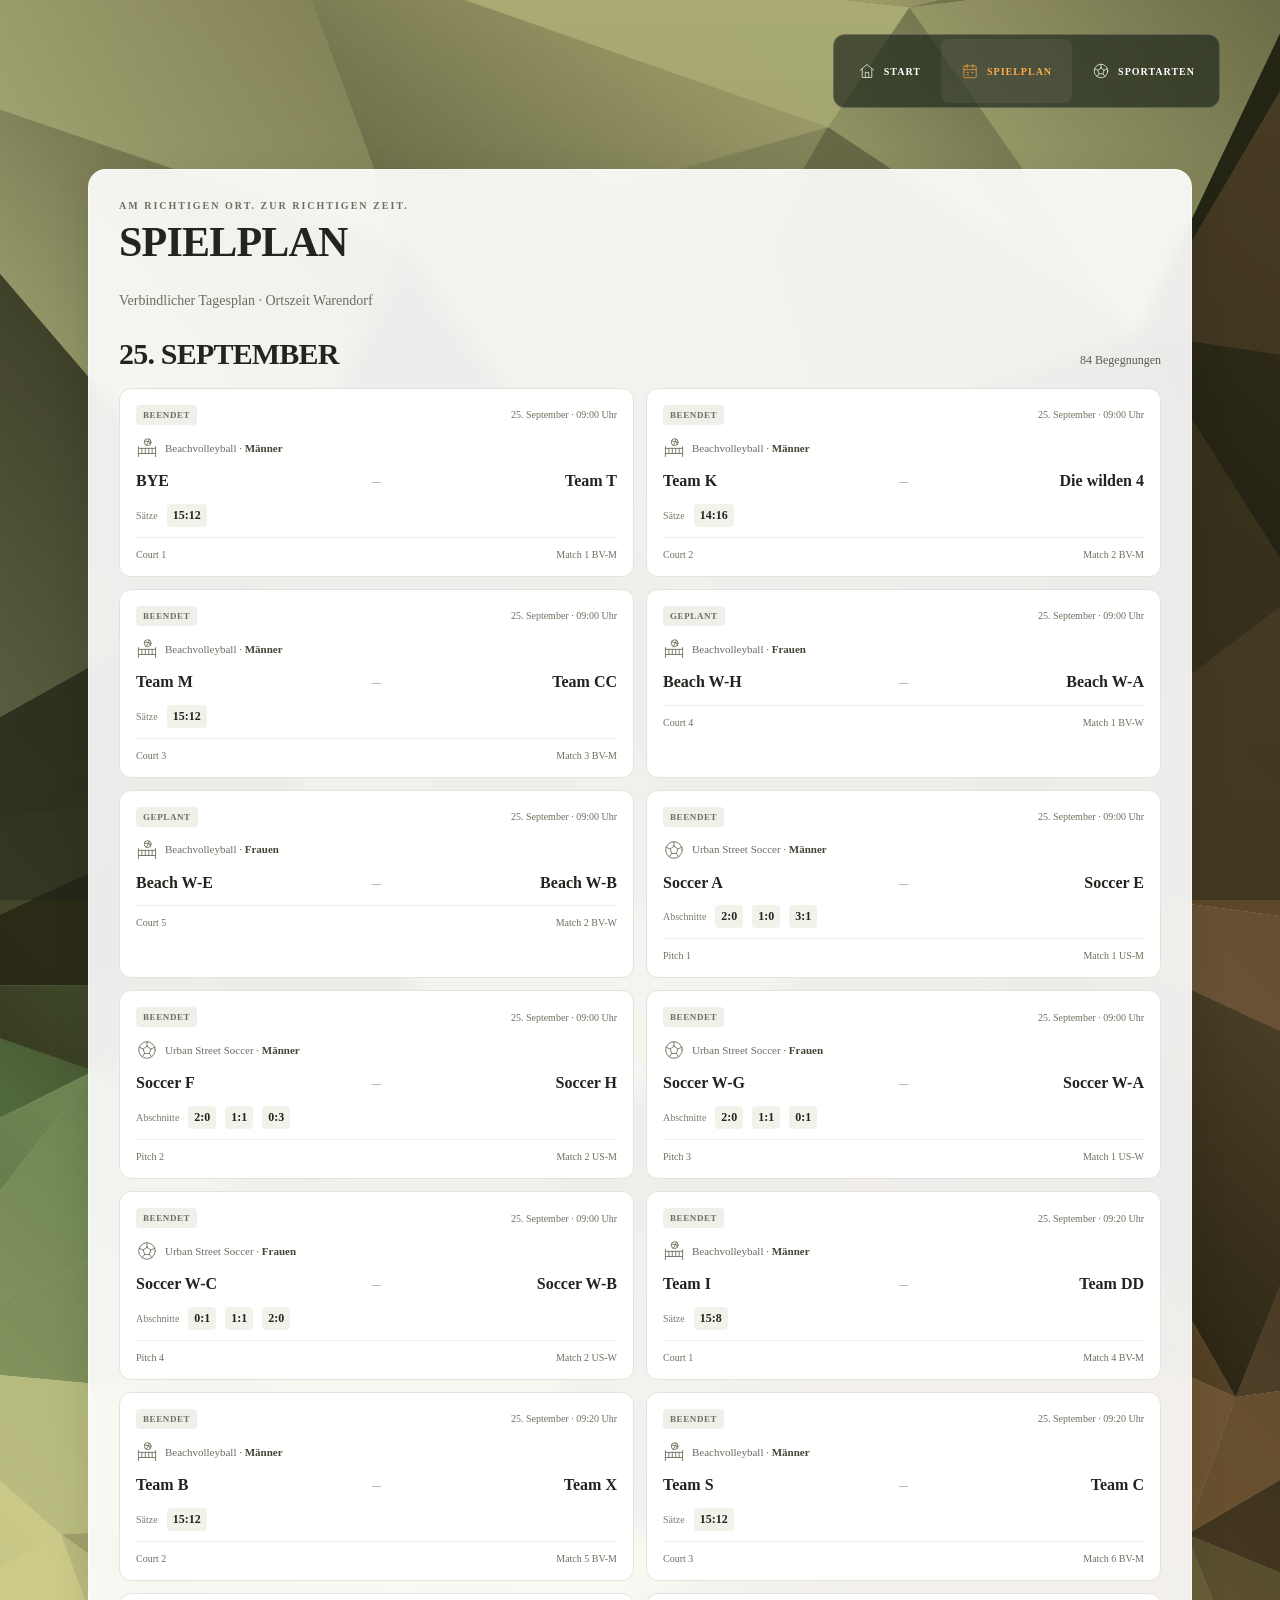
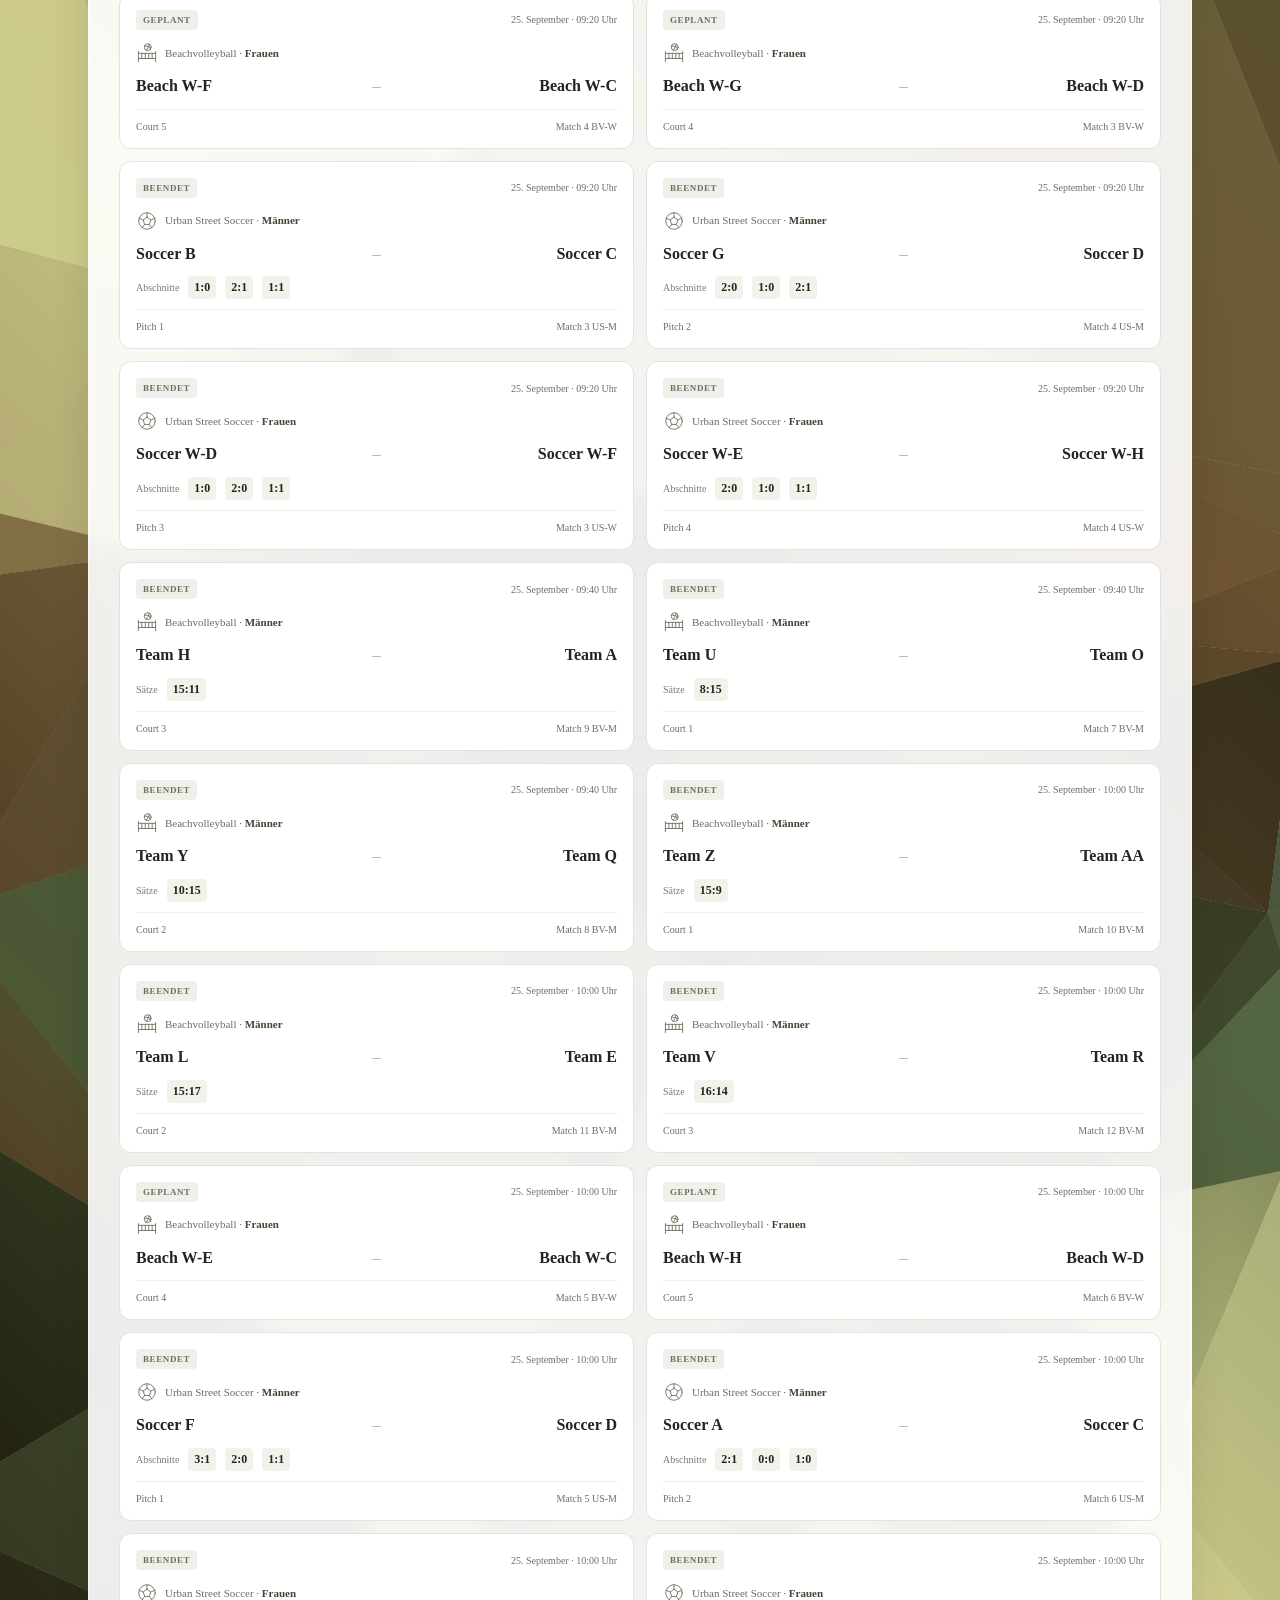
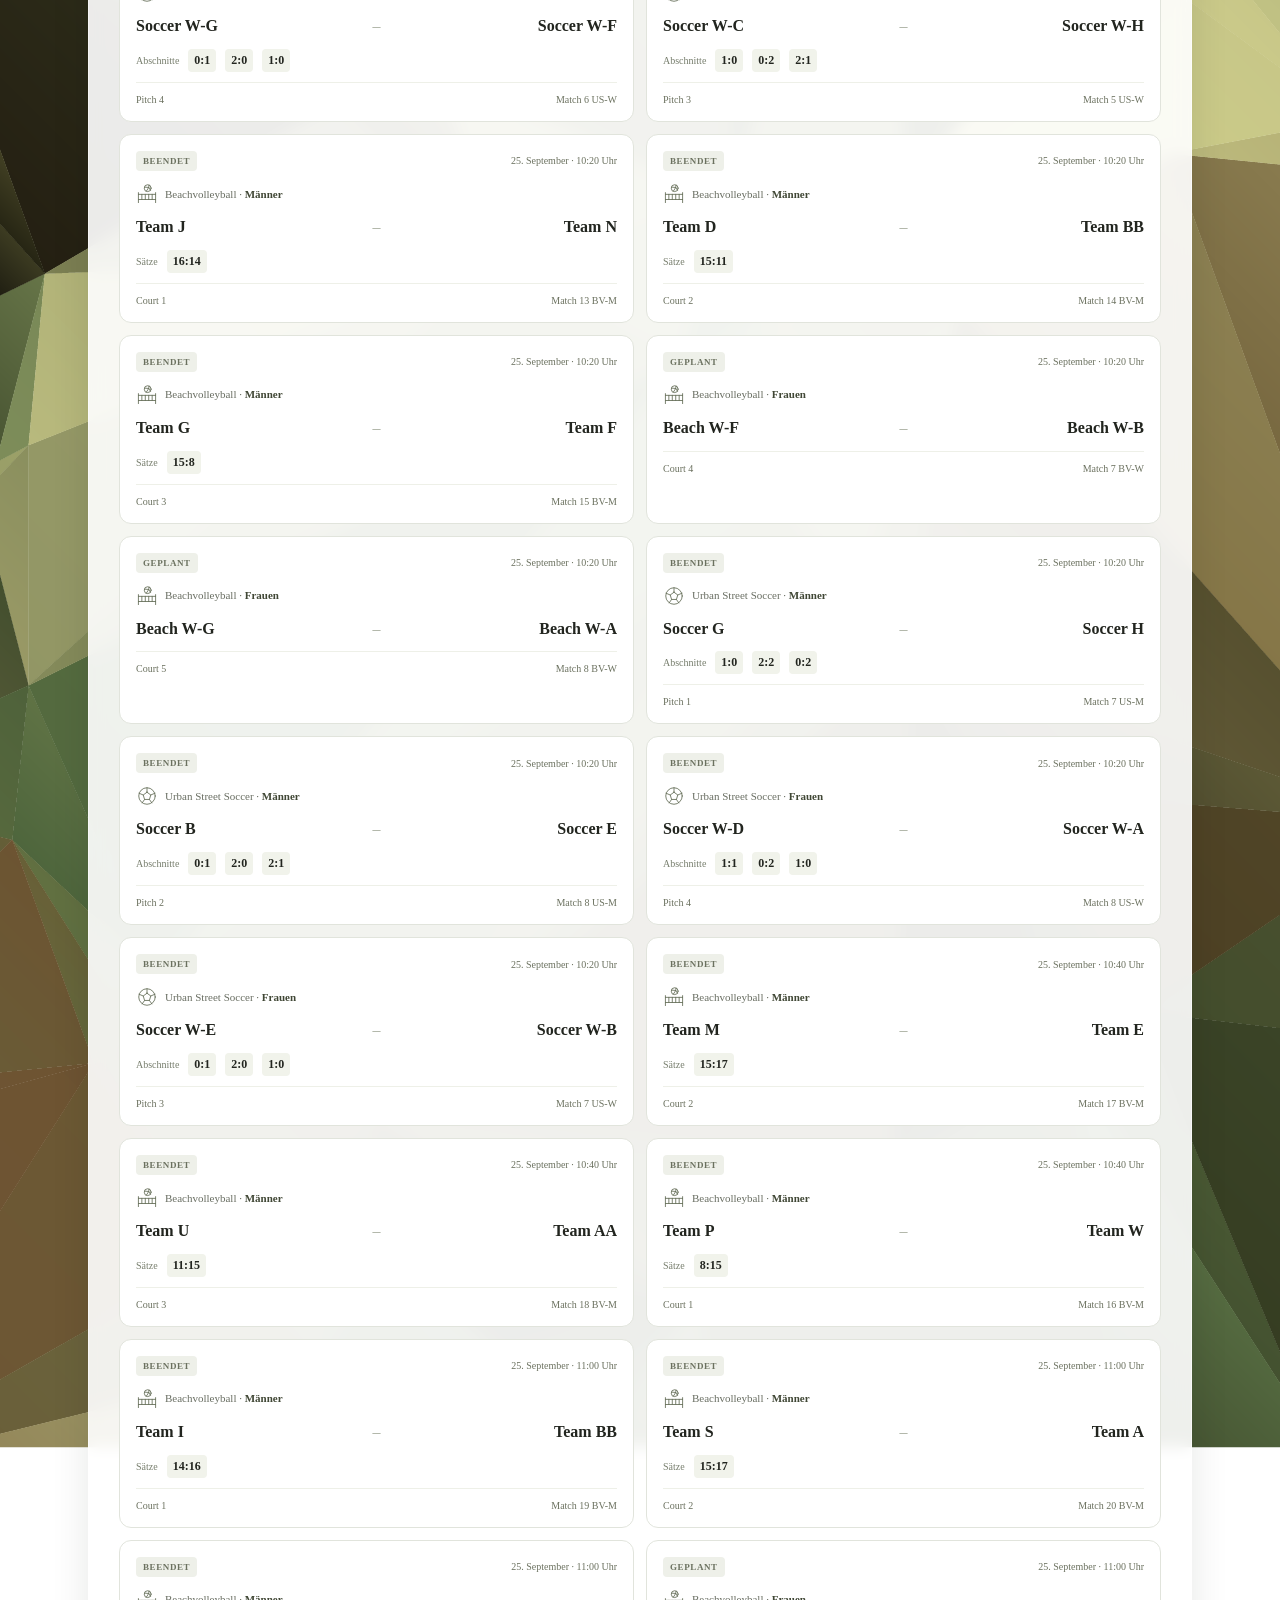
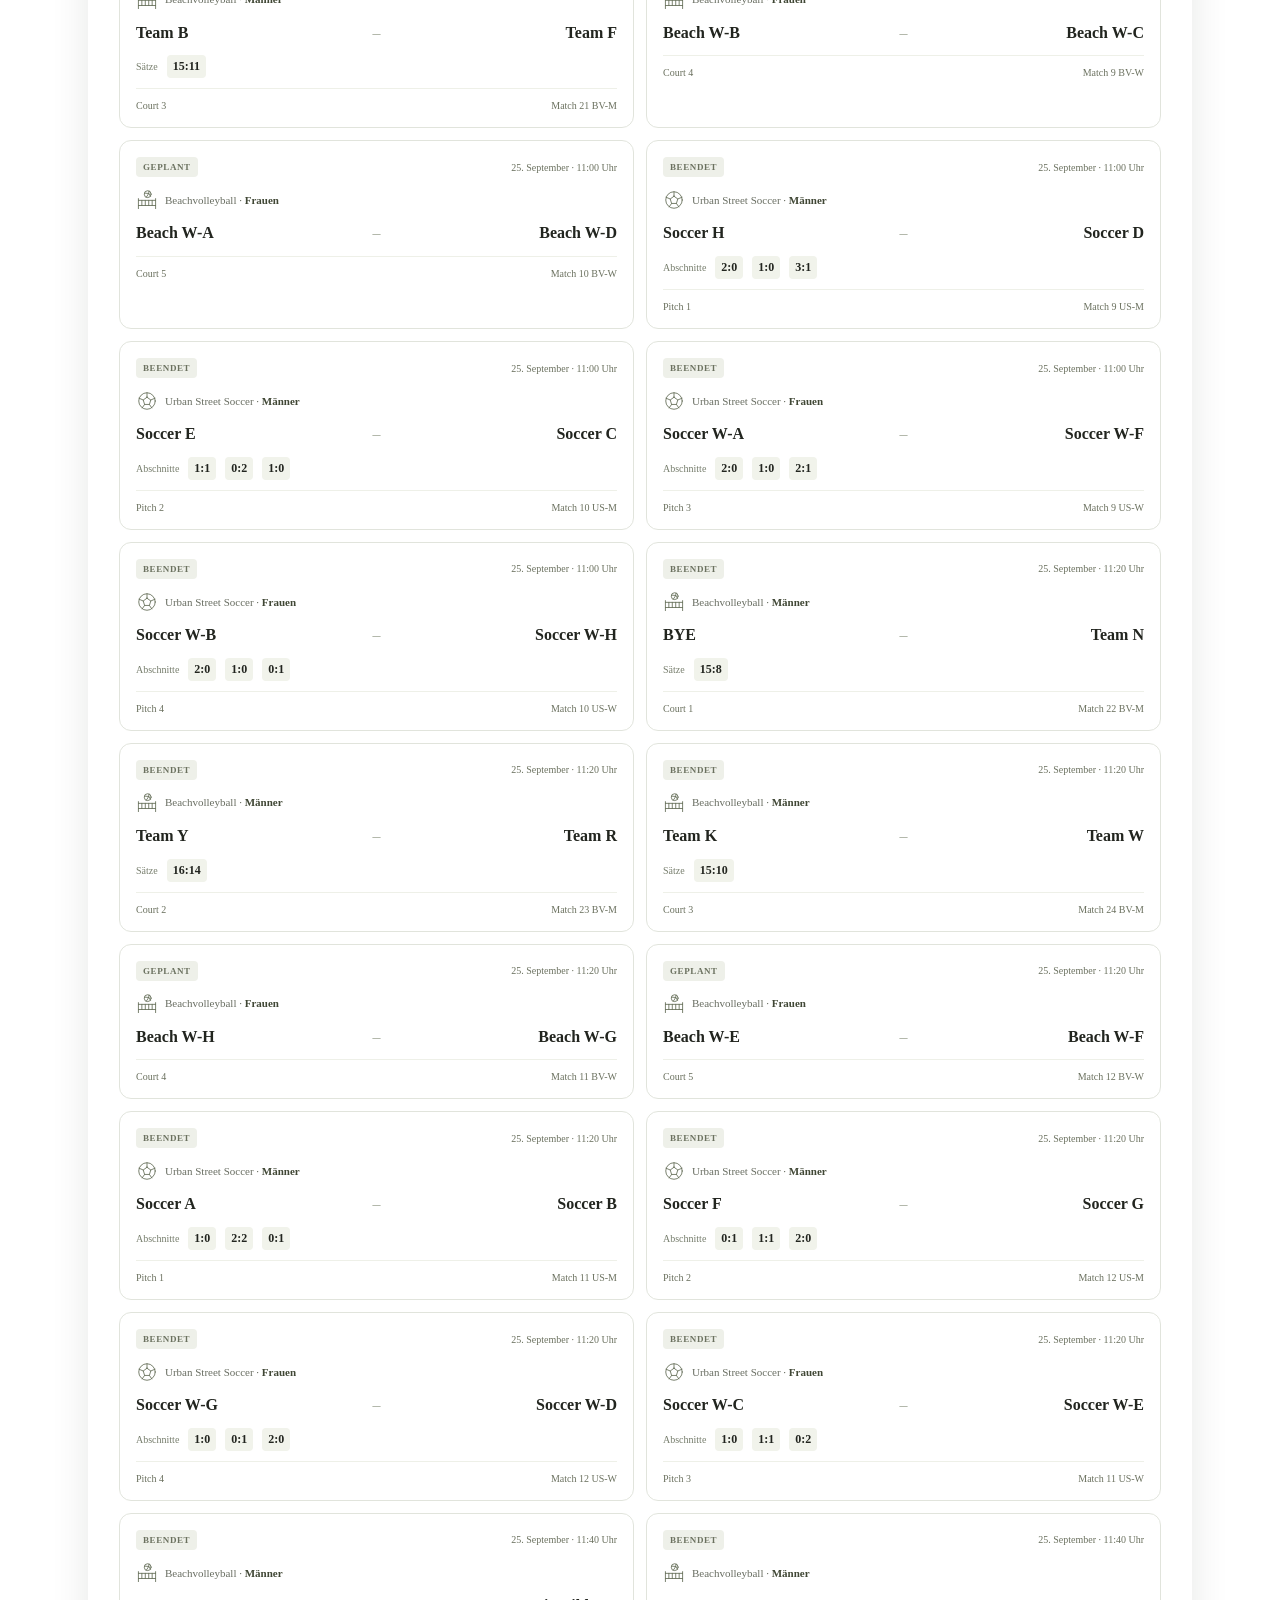
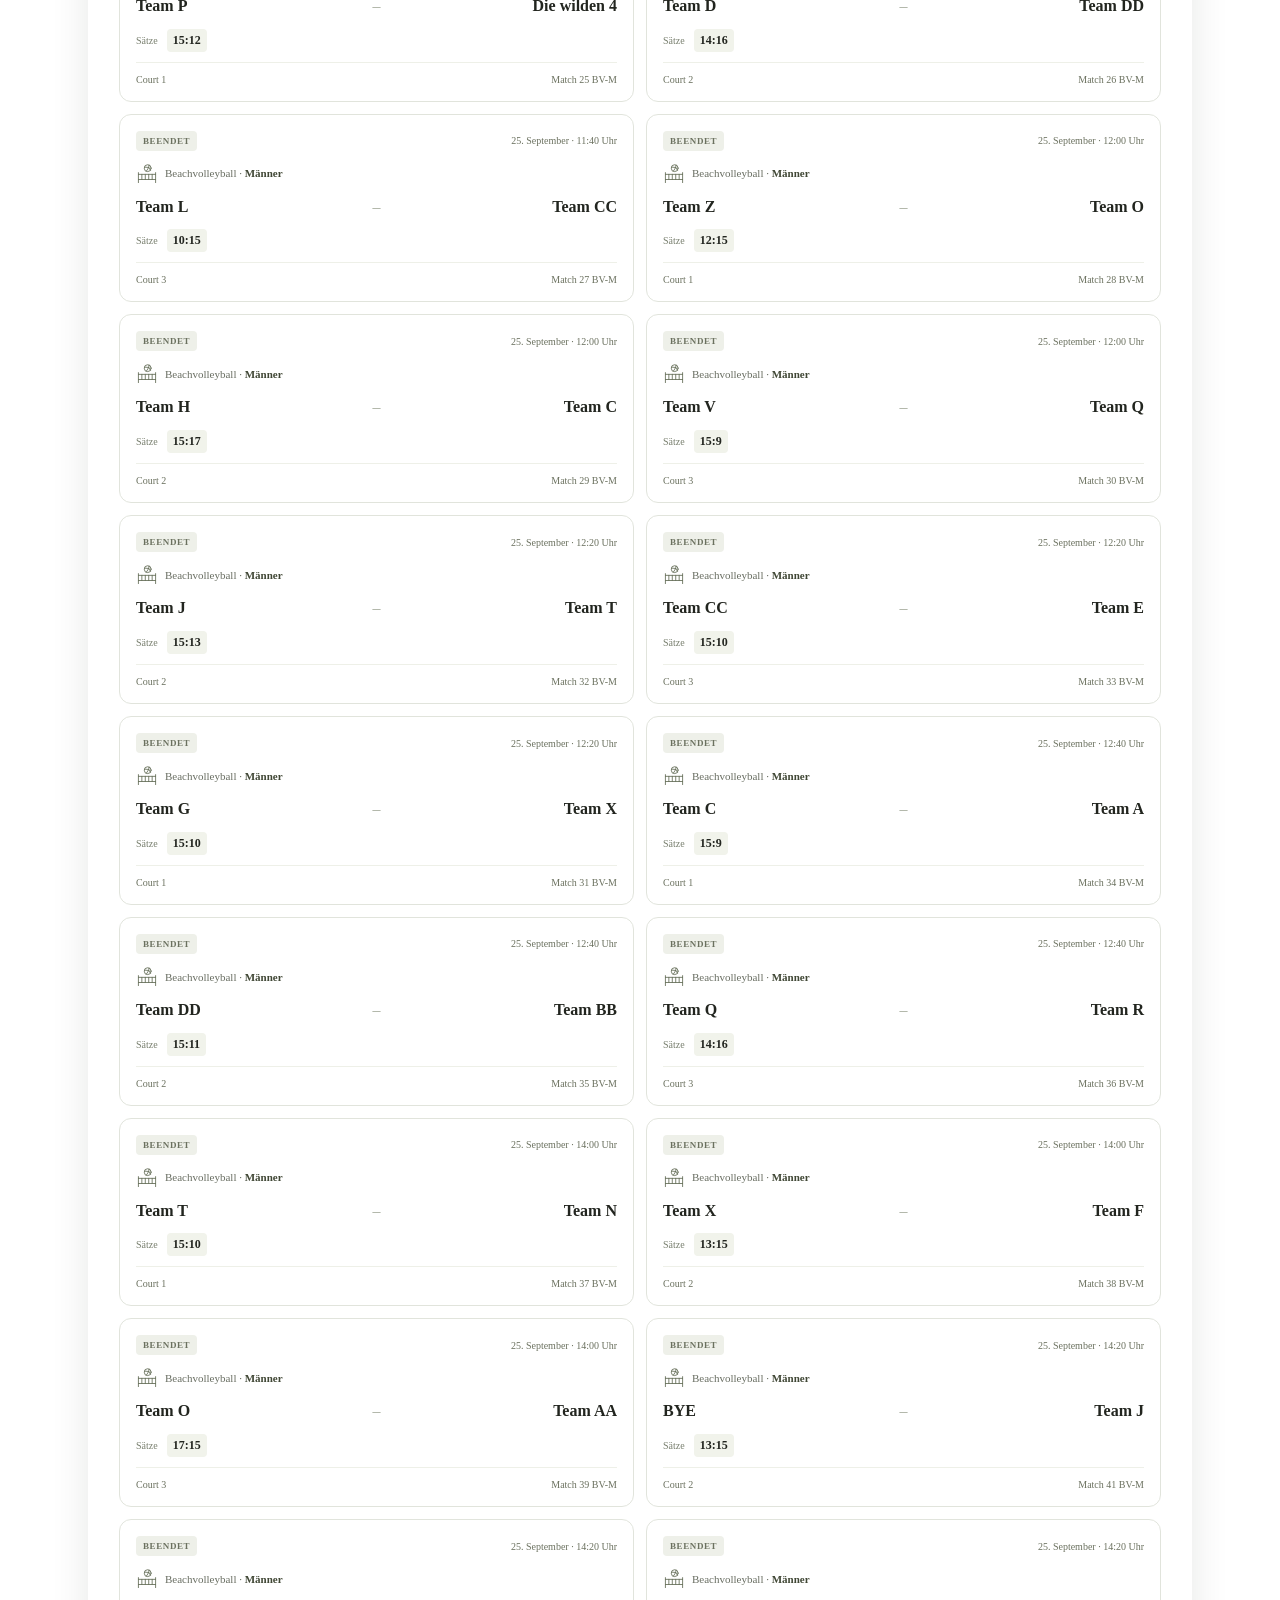
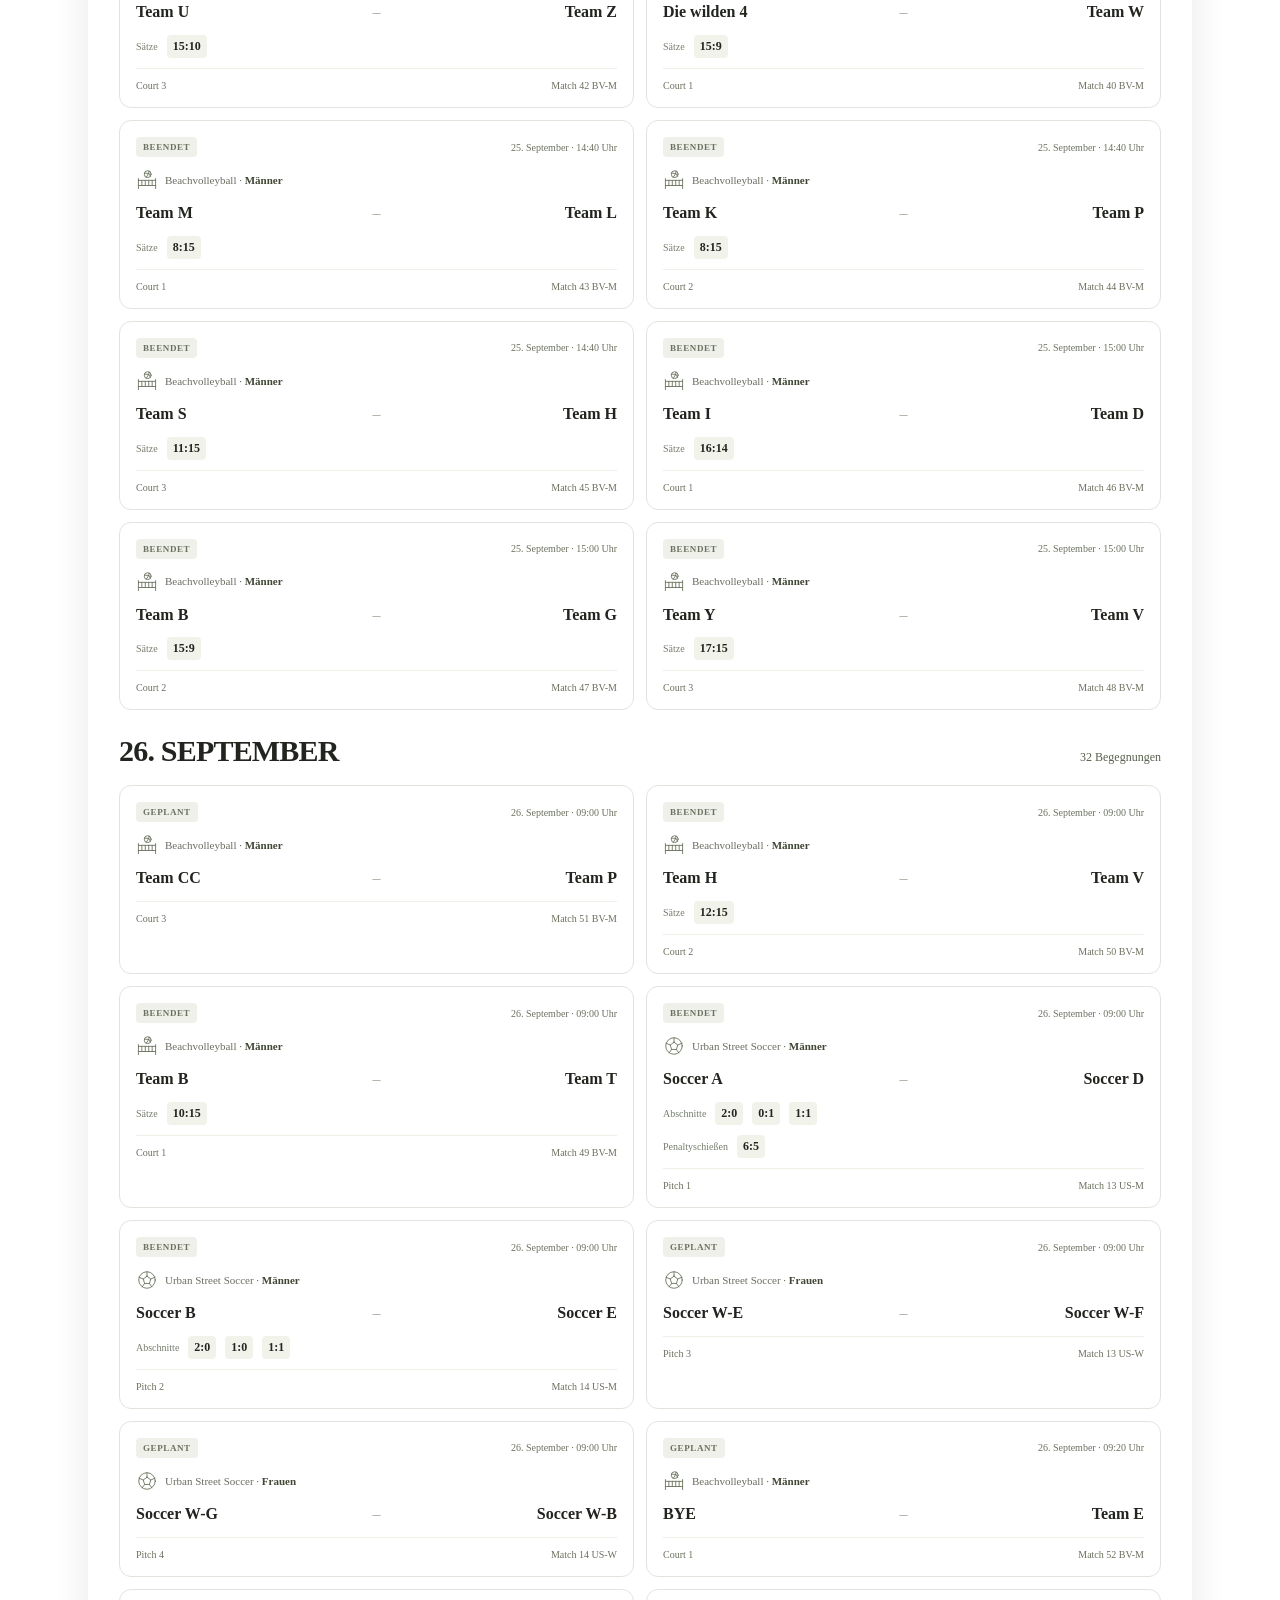
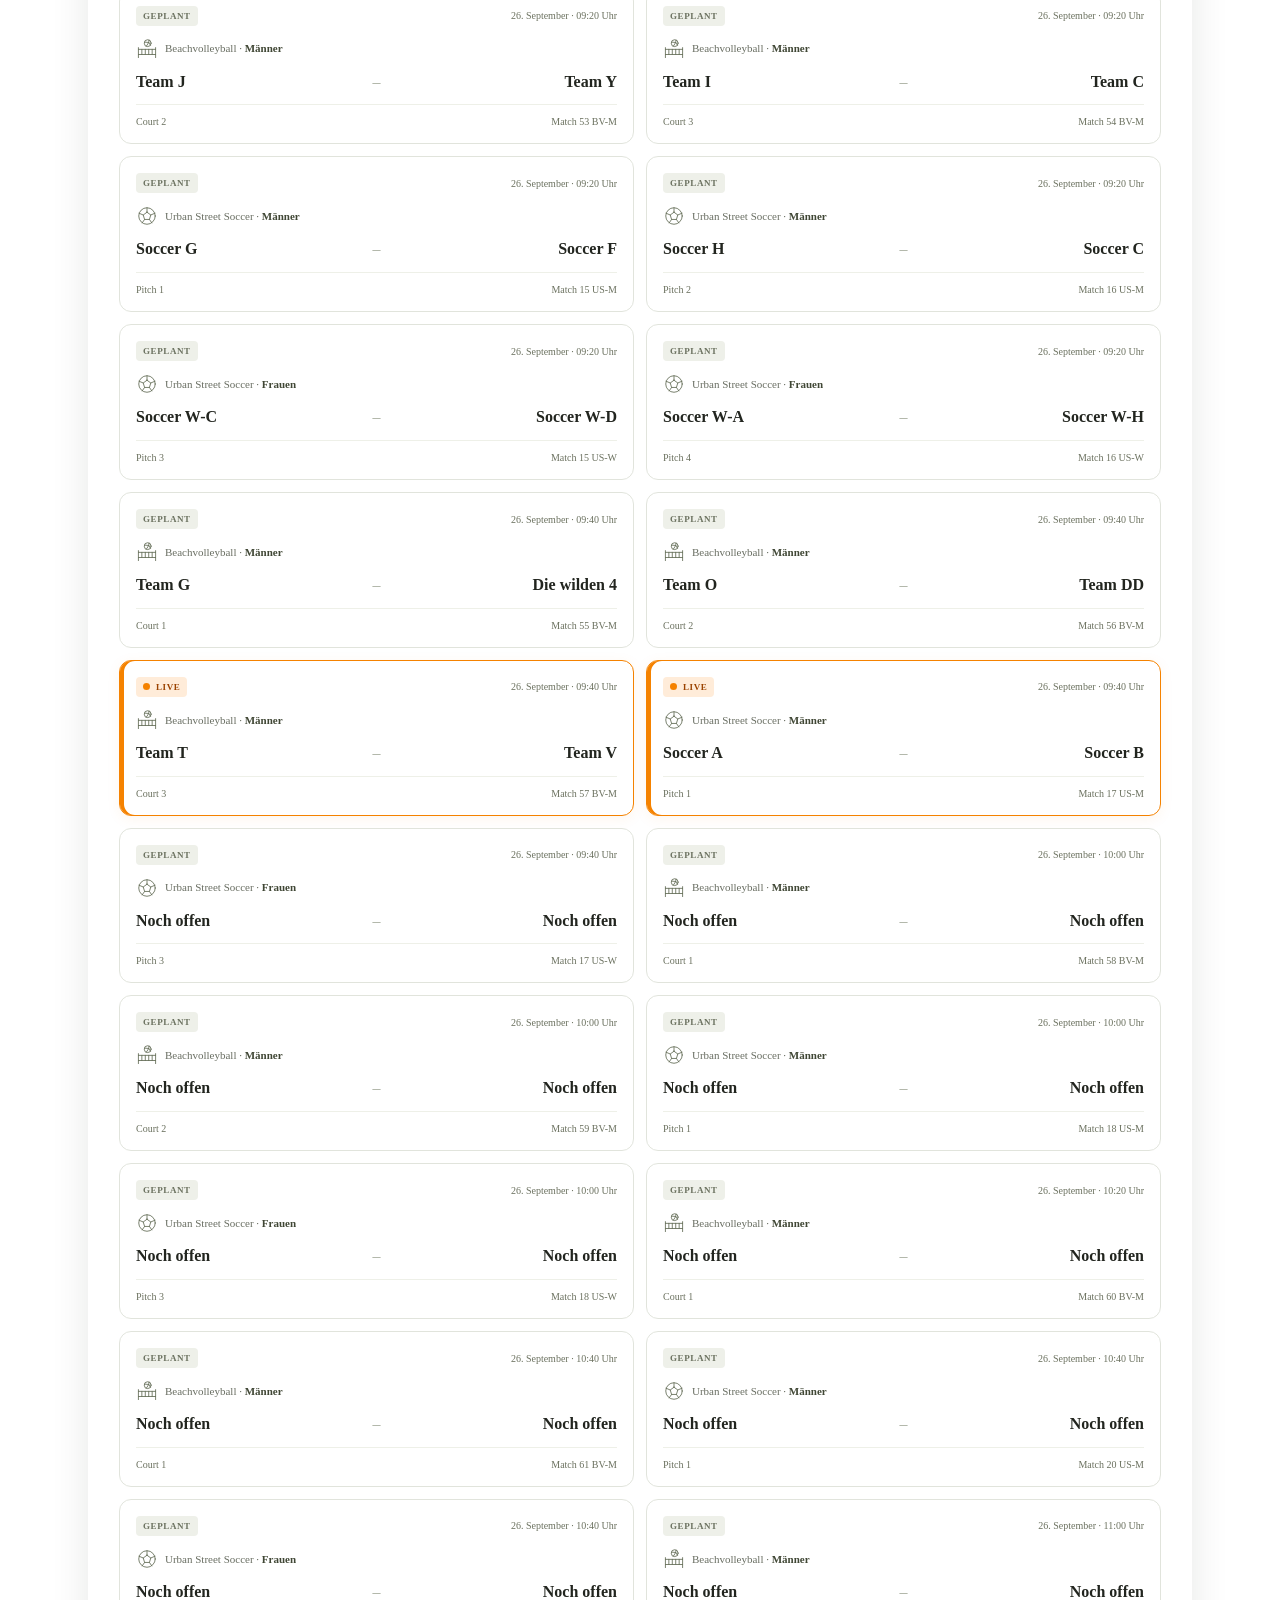
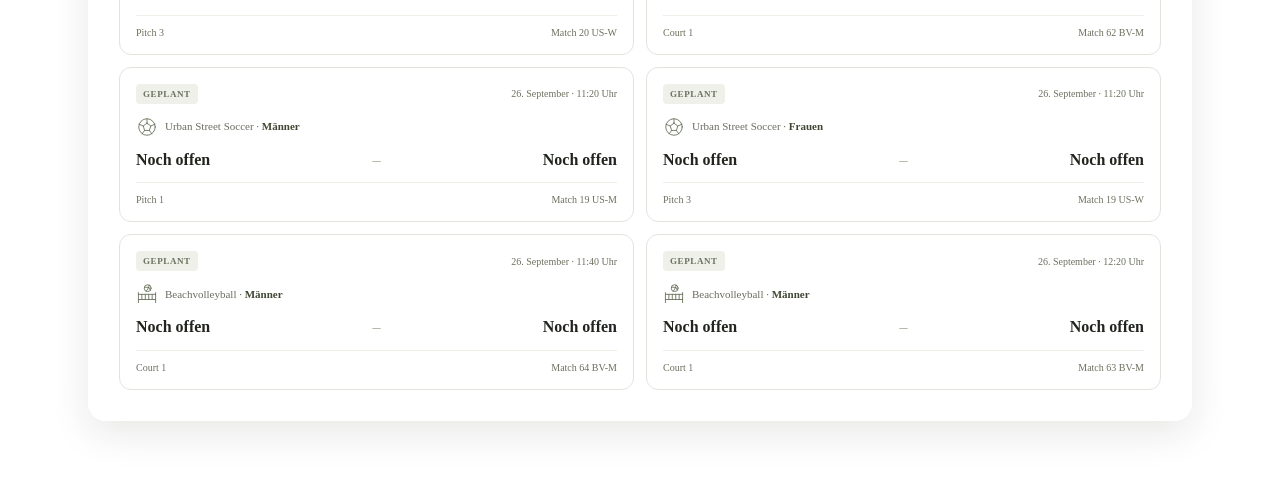
==== commit ffa0d7f7: "Fix public site layout and standings" ====
--- a/spielplan.html
+++ b/spielplan.html
@@ -3,3183 +3,4944 @@
 <head>
 <meta charset="utf-8">
 <meta name="viewport" content="width=device-width,initial-scale=1">
-<title>Spielplan · Olympix</title>
+<title>Spielplan</title>
 <link rel="stylesheet" href="public.css">
 </head>
+
 <body>
 <div class="public-site">
+
   <div class="public-backdrop">
     <img src="branding/polygon.png" alt="">
   </div>
 
+  <a class="skip-link" href="#public-main">Zum Inhalt</a>
+
   <header class="public-header">
     
-<nav class="public-navigation">
-  <a href="./index.html">Start</a>
-  <a href="./spielplan.html">Spielplan</a>
-  <a href="./sportarten.html">Sportarten</a>
+<nav class="public-nav" aria-label="Hauptnavigation">
+
+  <a href="index.html"
+     >
+    <svg viewBox="0 0 64 64"
+    fill="none"
+    stroke="currentColor"
+    stroke-width="2.5"
+    stroke-linecap="round"
+    stroke-linejoin="round"
+    aria-hidden="true"><path d="M8 29 32 9l24 20M15 25v30h34V25M26 55V37h12v18"/></svg>
+    <span>Start</span>
+  </a>
+
+  <a href="spielplan.html"
+     aria-current="page">
+    <svg viewBox="0 0 64 64"
+    fill="none"
+    stroke="currentColor"
+    stroke-width="2.5"
+    stroke-linecap="round"
+    stroke-linejoin="round"
+    aria-hidden="true"><rect x="10" y="14" width="44" height="42" rx="4"/>
+           <path d="M10 27h44M22 8v13M42 8v13M21 37h6m10 0h6M21 46h6"/></svg>
+    <span>Spielplan</span>
+  </a>
+
+  <a href="sportarten.html"
+     >
+    <svg viewBox="0 0 64 64"
+    fill="none"
+    stroke="currentColor"
+    stroke-width="2.5"
+    stroke-linecap="round"
+    stroke-linejoin="round"
+    aria-hidden="true"><circle cx="32" cy="32" r="24"/>
+             <path d="m32 21 11 8-4 13H25l-4-13 11-8ZM32 21V8M43 29l12-5M39 42l7 10M25 42l-7 10M21 29 9 24"/></svg>
+    <span>Sportarten</span>
+  </a>
+
 </nav>
   </header>
 
   <main id="public-main" class="public-main">
     
 <section class="public-panel schedule-panel route-heading">
-  <p class="eyebrow">Am richtigen Ort. Zur richtigen Zeit.</p>
+
+  <p class="eyebrow">
+    Am richtigen Ort. Zur richtigen Zeit.
+  </p>
+
   <h1>Spielplan</h1>
-  <p class="day-note">Verbindlicher Spielplan · Ortszeit Warendorf</p>
-
-  
-      <div class="schedule-heading">
-        <h2>25. September</h2>
-        <span>84 Begegnungen</span>
+
+  <p class="day-note">
+    Verbindlicher Tagesplan · Ortszeit Warendorf
+  </p>
+
+  
+<div class="schedule-heading">
+  <h2>25. September</h2>
+
+  <span>
+    84
+    Begegnungen
+  </span>
+</div>
+
+<div class="match-grid">
+
+
+<article class="match-card">
+  <div class="match-top">
+    <span class="status status-FINAL">
+      
+      BEENDET
+    </span>
+
+    <span>
+      25. September · 
+      09:00 Uhr
+    </span>
+  </div>
+
+  <div class="match-meta">
+    <svg viewBox="0 0 64 64"
+    fill="none"
+    stroke="currentColor"
+    stroke-width="2.5"
+    stroke-linecap="round"
+    stroke-linejoin="round"
+    aria-hidden="true"><path d="M7 28v29M57 28v29M7 33h50M7 48h50M17 33v15m10-15v15m10-15v15m10-15v15"/>
+             <circle cx="34" cy="15" r="10"/>
+             <path d="m25 12 12 1 5 8m-5-8 1-7M30 24l7-11"/></svg>
+    <span>Beachvolleyball · <strong>Männer</strong></span>
+  </div>
+
+  <div class="match-teams">
+    <strong>BYE</strong>
+    <span class="versus">–</span>
+    <strong>Team T</strong>
+  </div>
+
+  <div class="score-line">
+          <span>Sätze</span>
+          <strong>15:12</strong>
+        </div>
+  
+
+  <div class="match-bottom">
+    <span>Court 1</span>
+    <span>Match 1 BV-M</span>
+  </div>
+</article>
+<article class="match-card">
+  <div class="match-top">
+    <span class="status status-FINAL">
+      
+      BEENDET
+    </span>
+
+    <span>
+      25. September · 
+      09:00 Uhr
+    </span>
+  </div>
+
+  <div class="match-meta">
+    <svg viewBox="0 0 64 64"
+    fill="none"
+    stroke="currentColor"
+    stroke-width="2.5"
+    stroke-linecap="round"
+    stroke-linejoin="round"
+    aria-hidden="true"><path d="M7 28v29M57 28v29M7 33h50M7 48h50M17 33v15m10-15v15m10-15v15m10-15v15"/>
+             <circle cx="34" cy="15" r="10"/>
+             <path d="m25 12 12 1 5 8m-5-8 1-7M30 24l7-11"/></svg>
+    <span>Beachvolleyball · <strong>Männer</strong></span>
+  </div>
+
+  <div class="match-teams">
+    <strong>Team K</strong>
+    <span class="versus">–</span>
+    <strong>Die wilden 4</strong>
+  </div>
+
+  <div class="score-line">
+          <span>Sätze</span>
+          <strong>14:16</strong>
+        </div>
+  
+
+  <div class="match-bottom">
+    <span>Court 2</span>
+    <span>Match 2 BV-M</span>
+  </div>
+</article>
+<article class="match-card">
+  <div class="match-top">
+    <span class="status status-FINAL">
+      
+      BEENDET
+    </span>
+
+    <span>
+      25. September · 
+      09:00 Uhr
+    </span>
+  </div>
+
+  <div class="match-meta">
+    <svg viewBox="0 0 64 64"
+    fill="none"
+    stroke="currentColor"
+    stroke-width="2.5"
+    stroke-linecap="round"
+    stroke-linejoin="round"
+    aria-hidden="true"><path d="M7 28v29M57 28v29M7 33h50M7 48h50M17 33v15m10-15v15m10-15v15m10-15v15"/>
+             <circle cx="34" cy="15" r="10"/>
+             <path d="m25 12 12 1 5 8m-5-8 1-7M30 24l7-11"/></svg>
+    <span>Beachvolleyball · <strong>Männer</strong></span>
+  </div>
+
+  <div class="match-teams">
+    <strong>Team M</strong>
+    <span class="versus">–</span>
+    <strong>Team CC</strong>
+  </div>
+
+  <div class="score-line">
+          <span>Sätze</span>
+          <strong>15:12</strong>
+        </div>
+  
+
+  <div class="match-bottom">
+    <span>Court 3</span>
+    <span>Match 3 BV-M</span>
+  </div>
+</article>
+<article class="match-card">
+  <div class="match-top">
+    <span class="status status-SCHEDULED">
+      
+      GEPLANT
+    </span>
+
+    <span>
+      25. September · 
+      09:00 Uhr
+    </span>
+  </div>
+
+  <div class="match-meta">
+    <svg viewBox="0 0 64 64"
+    fill="none"
+    stroke="currentColor"
+    stroke-width="2.5"
+    stroke-linecap="round"
+    stroke-linejoin="round"
+    aria-hidden="true"><path d="M7 28v29M57 28v29M7 33h50M7 48h50M17 33v15m10-15v15m10-15v15m10-15v15"/>
+             <circle cx="34" cy="15" r="10"/>
+             <path d="m25 12 12 1 5 8m-5-8 1-7M30 24l7-11"/></svg>
+    <span>Beachvolleyball · <strong>Frauen</strong></span>
+  </div>
+
+  <div class="match-teams">
+    <strong>Beach W-H</strong>
+    <span class="versus">–</span>
+    <strong>Beach W-A</strong>
+  </div>
+
+  
+  
+
+  <div class="match-bottom">
+    <span>Court 4</span>
+    <span>Match 1 BV-W</span>
+  </div>
+</article>
+<article class="match-card">
+  <div class="match-top">
+    <span class="status status-SCHEDULED">
+      
+      GEPLANT
+    </span>
+
+    <span>
+      25. September · 
+      09:00 Uhr
+    </span>
+  </div>
+
+  <div class="match-meta">
+    <svg viewBox="0 0 64 64"
+    fill="none"
+    stroke="currentColor"
+    stroke-width="2.5"
+    stroke-linecap="round"
+    stroke-linejoin="round"
+    aria-hidden="true"><path d="M7 28v29M57 28v29M7 33h50M7 48h50M17 33v15m10-15v15m10-15v15m10-15v15"/>
+             <circle cx="34" cy="15" r="10"/>
+             <path d="m25 12 12 1 5 8m-5-8 1-7M30 24l7-11"/></svg>
+    <span>Beachvolleyball · <strong>Frauen</strong></span>
+  </div>
+
+  <div class="match-teams">
+    <strong>Beach W-E</strong>
+    <span class="versus">–</span>
+    <strong>Beach W-B</strong>
+  </div>
+
+  
+  
+
+  <div class="match-bottom">
+    <span>Court 5</span>
+    <span>Match 2 BV-W</span>
+  </div>
+</article>
+<article class="match-card">
+  <div class="match-top">
+    <span class="status status-FINAL">
+      
+      BEENDET
+    </span>
+
+    <span>
+      25. September · 
+      09:00 Uhr
+    </span>
+  </div>
+
+  <div class="match-meta">
+    <svg viewBox="0 0 64 64"
+    fill="none"
+    stroke="currentColor"
+    stroke-width="2.5"
+    stroke-linecap="round"
+    stroke-linejoin="round"
+    aria-hidden="true"><circle cx="32" cy="32" r="24"/>
+             <path d="m32 21 11 8-4 13H25l-4-13 11-8ZM32 21V8M43 29l12-5M39 42l7 10M25 42l-7 10M21 29 9 24"/></svg>
+    <span>Urban Street Soccer · <strong>Männer</strong></span>
+  </div>
+
+  <div class="match-teams">
+    <strong>Soccer A</strong>
+    <span class="versus">–</span>
+    <strong>Soccer E</strong>
+  </div>
+
+  <div class="score-line">
+          <span>Abschnitte</span>
+          <strong>2:0</strong><strong>1:0</strong><strong>3:1</strong>
+        </div>
+  
+
+  <div class="match-bottom">
+    <span>Pitch 1</span>
+    <span>Match 1 US-M</span>
+  </div>
+</article>
+<article class="match-card">
+  <div class="match-top">
+    <span class="status status-FINAL">
+      
+      BEENDET
+    </span>
+
+    <span>
+      25. September · 
+      09:00 Uhr
+    </span>
+  </div>
+
+  <div class="match-meta">
+    <svg viewBox="0 0 64 64"
+    fill="none"
+    stroke="currentColor"
+    stroke-width="2.5"
+    stroke-linecap="round"
+    stroke-linejoin="round"
+    aria-hidden="true"><circle cx="32" cy="32" r="24"/>
+             <path d="m32 21 11 8-4 13H25l-4-13 11-8ZM32 21V8M43 29l12-5M39 42l7 10M25 42l-7 10M21 29 9 24"/></svg>
+    <span>Urban Street Soccer · <strong>Männer</strong></span>
+  </div>
+
+  <div class="match-teams">
+    <strong>Soccer F</strong>
+    <span class="versus">–</span>
+    <strong>Soccer H</strong>
+  </div>
+
+  <div class="score-line">
+          <span>Abschnitte</span>
+          <strong>2:0</strong><strong>1:1</strong><strong>0:3</strong>
+        </div>
+  
+
+  <div class="match-bottom">
+    <span>Pitch 2</span>
+    <span>Match 2 US-M</span>
+  </div>
+</article>
+<article class="match-card">
+  <div class="match-top">
+    <span class="status status-FINAL">
+      
+      BEENDET
+    </span>
+
+    <span>
+      25. September · 
+      09:00 Uhr
+    </span>
+  </div>
+
+  <div class="match-meta">
+    <svg viewBox="0 0 64 64"
+    fill="none"
+    stroke="currentColor"
+    stroke-width="2.5"
+    stroke-linecap="round"
+    stroke-linejoin="round"
+    aria-hidden="true"><circle cx="32" cy="32" r="24"/>
+             <path d="m32 21 11 8-4 13H25l-4-13 11-8ZM32 21V8M43 29l12-5M39 42l7 10M25 42l-7 10M21 29 9 24"/></svg>
+    <span>Urban Street Soccer · <strong>Frauen</strong></span>
+  </div>
+
+  <div class="match-teams">
+    <strong>Soccer W-G</strong>
+    <span class="versus">–</span>
+    <strong>Soccer W-A</strong>
+  </div>
+
+  <div class="score-line">
+          <span>Abschnitte</span>
+          <strong>2:0</strong><strong>1:1</strong><strong>0:1</strong>
+        </div>
+  
+
+  <div class="match-bottom">
+    <span>Pitch 3</span>
+    <span>Match 1 US-W</span>
+  </div>
+</article>
+<article class="match-card">
+  <div class="match-top">
+    <span class="status status-FINAL">
+      
+      BEENDET
+    </span>
+
+    <span>
+      25. September · 
+      09:00 Uhr
+    </span>
+  </div>
+
+  <div class="match-meta">
+    <svg viewBox="0 0 64 64"
+    fill="none"
+    stroke="currentColor"
+    stroke-width="2.5"
+    stroke-linecap="round"
+    stroke-linejoin="round"
+    aria-hidden="true"><circle cx="32" cy="32" r="24"/>
+             <path d="m32 21 11 8-4 13H25l-4-13 11-8ZM32 21V8M43 29l12-5M39 42l7 10M25 42l-7 10M21 29 9 24"/></svg>
+    <span>Urban Street Soccer · <strong>Frauen</strong></span>
+  </div>
+
+  <div class="match-teams">
+    <strong>Soccer W-C</strong>
+    <span class="versus">–</span>
+    <strong>Soccer W-B</strong>
+  </div>
+
+  <div class="score-line">
+          <span>Abschnitte</span>
+          <strong>0:1</strong><strong>1:1</strong><strong>2:0</strong>
+        </div>
+  
+
+  <div class="match-bottom">
+    <span>Pitch 4</span>
+    <span>Match 2 US-W</span>
+  </div>
+</article>
+<article class="match-card">
+  <div class="match-top">
+    <span class="status status-FINAL">
+      
+      BEENDET
+    </span>
+
+    <span>
+      25. September · 
+      09:20 Uhr
+    </span>
+  </div>
+
+  <div class="match-meta">
+    <svg viewBox="0 0 64 64"
+    fill="none"
+    stroke="currentColor"
+    stroke-width="2.5"
+    stroke-linecap="round"
+    stroke-linejoin="round"
+    aria-hidden="true"><path d="M7 28v29M57 28v29M7 33h50M7 48h50M17 33v15m10-15v15m10-15v15m10-15v15"/>
+             <circle cx="34" cy="15" r="10"/>
+             <path d="m25 12 12 1 5 8m-5-8 1-7M30 24l7-11"/></svg>
+    <span>Beachvolleyball · <strong>Männer</strong></span>
+  </div>
+
+  <div class="match-teams">
+    <strong>Team I</strong>
+    <span class="versus">–</span>
+    <strong>Team DD</strong>
+  </div>
+
+  <div class="score-line">
+          <span>Sätze</span>
+          <strong>15:8</strong>
+        </div>
+  
+
+  <div class="match-bottom">
+    <span>Court 1</span>
+    <span>Match 4 BV-M</span>
+  </div>
+</article>
+<article class="match-card">
+  <div class="match-top">
+    <span class="status status-FINAL">
+      
+      BEENDET
+    </span>
+
+    <span>
+      25. September · 
+      09:20 Uhr
+    </span>
+  </div>
+
+  <div class="match-meta">
+    <svg viewBox="0 0 64 64"
+    fill="none"
+    stroke="currentColor"
+    stroke-width="2.5"
+    stroke-linecap="round"
+    stroke-linejoin="round"
+    aria-hidden="true"><path d="M7 28v29M57 28v29M7 33h50M7 48h50M17 33v15m10-15v15m10-15v15m10-15v15"/>
+             <circle cx="34" cy="15" r="10"/>
+             <path d="m25 12 12 1 5 8m-5-8 1-7M30 24l7-11"/></svg>
+    <span>Beachvolleyball · <strong>Männer</strong></span>
+  </div>
+
+  <div class="match-teams">
+    <strong>Team B</strong>
+    <span class="versus">–</span>
+    <strong>Team X</strong>
+  </div>
+
+  <div class="score-line">
+          <span>Sätze</span>
+          <strong>15:12</strong>
+        </div>
+  
+
+  <div class="match-bottom">
+    <span>Court 2</span>
+    <span>Match 5 BV-M</span>
+  </div>
+</article>
+<article class="match-card">
+  <div class="match-top">
+    <span class="status status-FINAL">
+      
+      BEENDET
+    </span>
+
+    <span>
+      25. September · 
+      09:20 Uhr
+    </span>
+  </div>
+
+  <div class="match-meta">
+    <svg viewBox="0 0 64 64"
+    fill="none"
+    stroke="currentColor"
+    stroke-width="2.5"
+    stroke-linecap="round"
+    stroke-linejoin="round"
+    aria-hidden="true"><path d="M7 28v29M57 28v29M7 33h50M7 48h50M17 33v15m10-15v15m10-15v15m10-15v15"/>
+             <circle cx="34" cy="15" r="10"/>
+             <path d="m25 12 12 1 5 8m-5-8 1-7M30 24l7-11"/></svg>
+    <span>Beachvolleyball · <strong>Männer</strong></span>
+  </div>
+
+  <div class="match-teams">
+    <strong>Team S</strong>
+    <span class="versus">–</span>
+    <strong>Team C</strong>
+  </div>
+
+  <div class="score-line">
+          <span>Sätze</span>
+          <strong>15:12</strong>
+        </div>
+  
+
+  <div class="match-bottom">
+    <span>Court 3</span>
+    <span>Match 6 BV-M</span>
+  </div>
+</article>
+<article class="match-card">
+  <div class="match-top">
+    <span class="status status-SCHEDULED">
+      
+      GEPLANT
+    </span>
+
+    <span>
+      25. September · 
+      09:20 Uhr
+    </span>
+  </div>
+
+  <div class="match-meta">
+    <svg viewBox="0 0 64 64"
+    fill="none"
+    stroke="currentColor"
+    stroke-width="2.5"
+    stroke-linecap="round"
+    stroke-linejoin="round"
+    aria-hidden="true"><path d="M7 28v29M57 28v29M7 33h50M7 48h50M17 33v15m10-15v15m10-15v15m10-15v15"/>
+             <circle cx="34" cy="15" r="10"/>
+             <path d="m25 12 12 1 5 8m-5-8 1-7M30 24l7-11"/></svg>
+    <span>Beachvolleyball · <strong>Frauen</strong></span>
+  </div>
+
+  <div class="match-teams">
+    <strong>Beach W-F</strong>
+    <span class="versus">–</span>
+    <strong>Beach W-C</strong>
+  </div>
+
+  
+  
+
+  <div class="match-bottom">
+    <span>Court 5</span>
+    <span>Match 4 BV-W</span>
+  </div>
+</article>
+<article class="match-card">
+  <div class="match-top">
+    <span class="status status-SCHEDULED">
+      
+      GEPLANT
+    </span>
+
+    <span>
+      25. September · 
+      09:20 Uhr
+    </span>
+  </div>
+
+  <div class="match-meta">
+    <svg viewBox="0 0 64 64"
+    fill="none"
+    stroke="currentColor"
+    stroke-width="2.5"
+    stroke-linecap="round"
+    stroke-linejoin="round"
+    aria-hidden="true"><path d="M7 28v29M57 28v29M7 33h50M7 48h50M17 33v15m10-15v15m10-15v15m10-15v15"/>
+             <circle cx="34" cy="15" r="10"/>
+             <path d="m25 12 12 1 5 8m-5-8 1-7M30 24l7-11"/></svg>
+    <span>Beachvolleyball · <strong>Frauen</strong></span>
+  </div>
+
+  <div class="match-teams">
+    <strong>Beach W-G</strong>
+    <span class="versus">–</span>
+    <strong>Beach W-D</strong>
+  </div>
+
+  
+  
+
+  <div class="match-bottom">
+    <span>Court 4</span>
+    <span>Match 3 BV-W</span>
+  </div>
+</article>
+<article class="match-card">
+  <div class="match-top">
+    <span class="status status-FINAL">
+      
+      BEENDET
+    </span>
+
+    <span>
+      25. September · 
+      09:20 Uhr
+    </span>
+  </div>
+
+  <div class="match-meta">
+    <svg viewBox="0 0 64 64"
+    fill="none"
+    stroke="currentColor"
+    stroke-width="2.5"
+    stroke-linecap="round"
+    stroke-linejoin="round"
+    aria-hidden="true"><circle cx="32" cy="32" r="24"/>
+             <path d="m32 21 11 8-4 13H25l-4-13 11-8ZM32 21V8M43 29l12-5M39 42l7 10M25 42l-7 10M21 29 9 24"/></svg>
+    <span>Urban Street Soccer · <strong>Männer</strong></span>
+  </div>
+
+  <div class="match-teams">
+    <strong>Soccer B</strong>
+    <span class="versus">–</span>
+    <strong>Soccer C</strong>
+  </div>
+
+  <div class="score-line">
+          <span>Abschnitte</span>
+          <strong>1:0</strong><strong>2:1</strong><strong>1:1</strong>
+        </div>
+  
+
+  <div class="match-bottom">
+    <span>Pitch 1</span>
+    <span>Match 3 US-M</span>
+  </div>
+</article>
+<article class="match-card">
+  <div class="match-top">
+    <span class="status status-FINAL">
+      
+      BEENDET
+    </span>
+
+    <span>
+      25. September · 
+      09:20 Uhr
+    </span>
+  </div>
+
+  <div class="match-meta">
+    <svg viewBox="0 0 64 64"
+    fill="none"
+    stroke="currentColor"
+    stroke-width="2.5"
+    stroke-linecap="round"
+    stroke-linejoin="round"
+    aria-hidden="true"><circle cx="32" cy="32" r="24"/>
+             <path d="m32 21 11 8-4 13H25l-4-13 11-8ZM32 21V8M43 29l12-5M39 42l7 10M25 42l-7 10M21 29 9 24"/></svg>
+    <span>Urban Street Soccer · <strong>Männer</strong></span>
+  </div>
+
+  <div class="match-teams">
+    <strong>Soccer G</strong>
+    <span class="versus">–</span>
+    <strong>Soccer D</strong>
+  </div>
+
+  <div class="score-line">
+          <span>Abschnitte</span>
+          <strong>2:0</strong><strong>1:0</strong><strong>2:1</strong>
+        </div>
+  
+
+  <div class="match-bottom">
+    <span>Pitch 2</span>
+    <span>Match 4 US-M</span>
+  </div>
+</article>
+<article class="match-card">
+  <div class="match-top">
+    <span class="status status-FINAL">
+      
+      BEENDET
+    </span>
+
+    <span>
+      25. September · 
+      09:20 Uhr
+    </span>
+  </div>
+
+  <div class="match-meta">
+    <svg viewBox="0 0 64 64"
+    fill="none"
+    stroke="currentColor"
+    stroke-width="2.5"
+    stroke-linecap="round"
+    stroke-linejoin="round"
+    aria-hidden="true"><circle cx="32" cy="32" r="24"/>
+             <path d="m32 21 11 8-4 13H25l-4-13 11-8ZM32 21V8M43 29l12-5M39 42l7 10M25 42l-7 10M21 29 9 24"/></svg>
+    <span>Urban Street Soccer · <strong>Frauen</strong></span>
+  </div>
+
+  <div class="match-teams">
+    <strong>Soccer W-D</strong>
+    <span class="versus">–</span>
+    <strong>Soccer W-F</strong>
+  </div>
+
+  <div class="score-line">
+          <span>Abschnitte</span>
+          <strong>1:0</strong><strong>2:0</strong><strong>1:1</strong>
+        </div>
+  
+
+  <div class="match-bottom">
+    <span>Pitch 3</span>
+    <span>Match 3 US-W</span>
+  </div>
+</article>
+<article class="match-card">
+  <div class="match-top">
+    <span class="status status-FINAL">
+      
+      BEENDET
+    </span>
+
+    <span>
+      25. September · 
+      09:20 Uhr
+    </span>
+  </div>
+
+  <div class="match-meta">
+    <svg viewBox="0 0 64 64"
+    fill="none"
+    stroke="currentColor"
+    stroke-width="2.5"
+    stroke-linecap="round"
+    stroke-linejoin="round"
+    aria-hidden="true"><circle cx="32" cy="32" r="24"/>
+             <path d="m32 21 11 8-4 13H25l-4-13 11-8ZM32 21V8M43 29l12-5M39 42l7 10M25 42l-7 10M21 29 9 24"/></svg>
+    <span>Urban Street Soccer · <strong>Frauen</strong></span>
+  </div>
+
+  <div class="match-teams">
+    <strong>Soccer W-E</strong>
+    <span class="versus">–</span>
+    <strong>Soccer W-H</strong>
+  </div>
+
+  <div class="score-line">
+          <span>Abschnitte</span>
+          <strong>2:0</strong><strong>1:0</strong><strong>1:1</strong>
+        </div>
+  
+
+  <div class="match-bottom">
+    <span>Pitch 4</span>
+    <span>Match 4 US-W</span>
+  </div>
+</article>
+<article class="match-card">
+  <div class="match-top">
+    <span class="status status-FINAL">
+      
+      BEENDET
+    </span>
+
+    <span>
+      25. September · 
+      09:40 Uhr
+    </span>
+  </div>
+
+  <div class="match-meta">
+    <svg viewBox="0 0 64 64"
+    fill="none"
+    stroke="currentColor"
+    stroke-width="2.5"
+    stroke-linecap="round"
+    stroke-linejoin="round"
+    aria-hidden="true"><path d="M7 28v29M57 28v29M7 33h50M7 48h50M17 33v15m10-15v15m10-15v15m10-15v15"/>
+             <circle cx="34" cy="15" r="10"/>
+             <path d="m25 12 12 1 5 8m-5-8 1-7M30 24l7-11"/></svg>
+    <span>Beachvolleyball · <strong>Männer</strong></span>
+  </div>
+
+  <div class="match-teams">
+    <strong>Team H</strong>
+    <span class="versus">–</span>
+    <strong>Team A</strong>
+  </div>
+
+  <div class="score-line">
+          <span>Sätze</span>
+          <strong>15:11</strong>
+        </div>
+  
+
+  <div class="match-bottom">
+    <span>Court 3</span>
+    <span>Match 9 BV-M</span>
+  </div>
+</article>
+<article class="match-card">
+  <div class="match-top">
+    <span class="status status-FINAL">
+      
+      BEENDET
+    </span>
+
+    <span>
+      25. September · 
+      09:40 Uhr
+    </span>
+  </div>
+
+  <div class="match-meta">
+    <svg viewBox="0 0 64 64"
+    fill="none"
+    stroke="currentColor"
+    stroke-width="2.5"
+    stroke-linecap="round"
+    stroke-linejoin="round"
+    aria-hidden="true"><path d="M7 28v29M57 28v29M7 33h50M7 48h50M17 33v15m10-15v15m10-15v15m10-15v15"/>
+             <circle cx="34" cy="15" r="10"/>
+             <path d="m25 12 12 1 5 8m-5-8 1-7M30 24l7-11"/></svg>
+    <span>Beachvolleyball · <strong>Männer</strong></span>
+  </div>
+
+  <div class="match-teams">
+    <strong>Team U</strong>
+    <span class="versus">–</span>
+    <strong>Team O</strong>
+  </div>
+
+  <div class="score-line">
+          <span>Sätze</span>
+          <strong>8:15</strong>
+        </div>
+  
+
+  <div class="match-bottom">
+    <span>Court 1</span>
+    <span>Match 7 BV-M</span>
+  </div>
+</article>
+<article class="match-card">
+  <div class="match-top">
+    <span class="status status-FINAL">
+      
+      BEENDET
+    </span>
+
+    <span>
+      25. September · 
+      09:40 Uhr
+    </span>
+  </div>
+
+  <div class="match-meta">
+    <svg viewBox="0 0 64 64"
+    fill="none"
+    stroke="currentColor"
+    stroke-width="2.5"
+    stroke-linecap="round"
+    stroke-linejoin="round"
+    aria-hidden="true"><path d="M7 28v29M57 28v29M7 33h50M7 48h50M17 33v15m10-15v15m10-15v15m10-15v15"/>
+             <circle cx="34" cy="15" r="10"/>
+             <path d="m25 12 12 1 5 8m-5-8 1-7M30 24l7-11"/></svg>
+    <span>Beachvolleyball · <strong>Männer</strong></span>
+  </div>
+
+  <div class="match-teams">
+    <strong>Team Y</strong>
+    <span class="versus">–</span>
+    <strong>Team Q</strong>
+  </div>
+
+  <div class="score-line">
+          <span>Sätze</span>
+          <strong>10:15</strong>
+        </div>
+  
+
+  <div class="match-bottom">
+    <span>Court 2</span>
+    <span>Match 8 BV-M</span>
+  </div>
+</article>
+<article class="match-card">
+  <div class="match-top">
+    <span class="status status-FINAL">
+      
+      BEENDET
+    </span>
+
+    <span>
+      25. September · 
+      10:00 Uhr
+    </span>
+  </div>
+
+  <div class="match-meta">
+    <svg viewBox="0 0 64 64"
+    fill="none"
+    stroke="currentColor"
+    stroke-width="2.5"
+    stroke-linecap="round"
+    stroke-linejoin="round"
+    aria-hidden="true"><path d="M7 28v29M57 28v29M7 33h50M7 48h50M17 33v15m10-15v15m10-15v15m10-15v15"/>
+             <circle cx="34" cy="15" r="10"/>
+             <path d="m25 12 12 1 5 8m-5-8 1-7M30 24l7-11"/></svg>
+    <span>Beachvolleyball · <strong>Männer</strong></span>
+  </div>
+
+  <div class="match-teams">
+    <strong>Team Z</strong>
+    <span class="versus">–</span>
+    <strong>Team AA</strong>
+  </div>
+
+  <div class="score-line">
+          <span>Sätze</span>
+          <strong>15:9</strong>
+        </div>
+  
+
+  <div class="match-bottom">
+    <span>Court 1</span>
+    <span>Match 10 BV-M</span>
+  </div>
+</article>
+<article class="match-card">
+  <div class="match-top">
+    <span class="status status-FINAL">
+      
+      BEENDET
+    </span>
+
+    <span>
+      25. September · 
+      10:00 Uhr
+    </span>
+  </div>
+
+  <div class="match-meta">
+    <svg viewBox="0 0 64 64"
+    fill="none"
+    stroke="currentColor"
+    stroke-width="2.5"
+    stroke-linecap="round"
+    stroke-linejoin="round"
+    aria-hidden="true"><path d="M7 28v29M57 28v29M7 33h50M7 48h50M17 33v15m10-15v15m10-15v15m10-15v15"/>
+             <circle cx="34" cy="15" r="10"/>
+             <path d="m25 12 12 1 5 8m-5-8 1-7M30 24l7-11"/></svg>
+    <span>Beachvolleyball · <strong>Männer</strong></span>
+  </div>
+
+  <div class="match-teams">
+    <strong>Team L</strong>
+    <span class="versus">–</span>
+    <strong>Team E</strong>
+  </div>
+
+  <div class="score-line">
+          <span>Sätze</span>
+          <strong>15:17</strong>
+        </div>
+  
+
+  <div class="match-bottom">
+    <span>Court 2</span>
+    <span>Match 11 BV-M</span>
+  </div>
+</article>
+<article class="match-card">
+  <div class="match-top">
+    <span class="status status-FINAL">
+      
+      BEENDET
+    </span>
+
+    <span>
+      25. September · 
+      10:00 Uhr
+    </span>
+  </div>
+
+  <div class="match-meta">
+    <svg viewBox="0 0 64 64"
+    fill="none"
+    stroke="currentColor"
+    stroke-width="2.5"
+    stroke-linecap="round"
+    stroke-linejoin="round"
+    aria-hidden="true"><path d="M7 28v29M57 28v29M7 33h50M7 48h50M17 33v15m10-15v15m10-15v15m10-15v15"/>
+             <circle cx="34" cy="15" r="10"/>
+             <path d="m25 12 12 1 5 8m-5-8 1-7M30 24l7-11"/></svg>
+    <span>Beachvolleyball · <strong>Männer</strong></span>
+  </div>
+
+  <div class="match-teams">
+    <strong>Team V</strong>
+    <span class="versus">–</span>
+    <strong>Team R</strong>
+  </div>
+
+  <div class="score-line">
+          <span>Sätze</span>
+          <strong>16:14</strong>
+        </div>
+  
+
+  <div class="match-bottom">
+    <span>Court 3</span>
+    <span>Match 12 BV-M</span>
+  </div>
+</article>
+<article class="match-card">
+  <div class="match-top">
+    <span class="status status-SCHEDULED">
+      
+      GEPLANT
+    </span>
+
+    <span>
+      25. September · 
+      10:00 Uhr
+    </span>
+  </div>
+
+  <div class="match-meta">
+    <svg viewBox="0 0 64 64"
+    fill="none"
+    stroke="currentColor"
+    stroke-width="2.5"
+    stroke-linecap="round"
+    stroke-linejoin="round"
+    aria-hidden="true"><path d="M7 28v29M57 28v29M7 33h50M7 48h50M17 33v15m10-15v15m10-15v15m10-15v15"/>
+             <circle cx="34" cy="15" r="10"/>
+             <path d="m25 12 12 1 5 8m-5-8 1-7M30 24l7-11"/></svg>
+    <span>Beachvolleyball · <strong>Frauen</strong></span>
+  </div>
+
+  <div class="match-teams">
+    <strong>Beach W-E</strong>
+    <span class="versus">–</span>
+    <strong>Beach W-C</strong>
+  </div>
+
+  
+  
+
+  <div class="match-bottom">
+    <span>Court 4</span>
+    <span>Match 5 BV-W</span>
+  </div>
+</article>
+<article class="match-card">
+  <div class="match-top">
+    <span class="status status-SCHEDULED">
+      
+      GEPLANT
+    </span>
+
+    <span>
+      25. September · 
+      10:00 Uhr
+    </span>
+  </div>
+
+  <div class="match-meta">
+    <svg viewBox="0 0 64 64"
+    fill="none"
+    stroke="currentColor"
+    stroke-width="2.5"
+    stroke-linecap="round"
+    stroke-linejoin="round"
+    aria-hidden="true"><path d="M7 28v29M57 28v29M7 33h50M7 48h50M17 33v15m10-15v15m10-15v15m10-15v15"/>
+             <circle cx="34" cy="15" r="10"/>
+             <path d="m25 12 12 1 5 8m-5-8 1-7M30 24l7-11"/></svg>
+    <span>Beachvolleyball · <strong>Frauen</strong></span>
+  </div>
+
+  <div class="match-teams">
+    <strong>Beach W-H</strong>
+    <span class="versus">–</span>
+    <strong>Beach W-D</strong>
+  </div>
+
+  
+  
+
+  <div class="match-bottom">
+    <span>Court 5</span>
+    <span>Match 6 BV-W</span>
+  </div>
+</article>
+<article class="match-card">
+  <div class="match-top">
+    <span class="status status-FINAL">
+      
+      BEENDET
+    </span>
+
+    <span>
+      25. September · 
+      10:00 Uhr
+    </span>
+  </div>
+
+  <div class="match-meta">
+    <svg viewBox="0 0 64 64"
+    fill="none"
+    stroke="currentColor"
+    stroke-width="2.5"
+    stroke-linecap="round"
+    stroke-linejoin="round"
+    aria-hidden="true"><circle cx="32" cy="32" r="24"/>
+             <path d="m32 21 11 8-4 13H25l-4-13 11-8ZM32 21V8M43 29l12-5M39 42l7 10M25 42l-7 10M21 29 9 24"/></svg>
+    <span>Urban Street Soccer · <strong>Männer</strong></span>
+  </div>
+
+  <div class="match-teams">
+    <strong>Soccer F</strong>
+    <span class="versus">–</span>
+    <strong>Soccer D</strong>
+  </div>
+
+  <div class="score-line">
+          <span>Abschnitte</span>
+          <strong>3:1</strong><strong>2:0</strong><strong>1:1</strong>
+        </div>
+  
+
+  <div class="match-bottom">
+    <span>Pitch 1</span>
+    <span>Match 5 US-M</span>
+  </div>
+</article>
+<article class="match-card">
+  <div class="match-top">
+    <span class="status status-FINAL">
+      
+      BEENDET
+    </span>
+
+    <span>
+      25. September · 
+      10:00 Uhr
+    </span>
+  </div>
+
+  <div class="match-meta">
+    <svg viewBox="0 0 64 64"
+    fill="none"
+    stroke="currentColor"
+    stroke-width="2.5"
+    stroke-linecap="round"
+    stroke-linejoin="round"
+    aria-hidden="true"><circle cx="32" cy="32" r="24"/>
+             <path d="m32 21 11 8-4 13H25l-4-13 11-8ZM32 21V8M43 29l12-5M39 42l7 10M25 42l-7 10M21 29 9 24"/></svg>
+    <span>Urban Street Soccer · <strong>Männer</strong></span>
+  </div>
+
+  <div class="match-teams">
+    <strong>Soccer A</strong>
+    <span class="versus">–</span>
+    <strong>Soccer C</strong>
+  </div>
+
+  <div class="score-line">
+          <span>Abschnitte</span>
+          <strong>2:1</strong><strong>0:0</strong><strong>1:0</strong>
+        </div>
+  
+
+  <div class="match-bottom">
+    <span>Pitch 2</span>
+    <span>Match 6 US-M</span>
+  </div>
+</article>
+<article class="match-card">
+  <div class="match-top">
+    <span class="status status-FINAL">
+      
+      BEENDET
+    </span>
+
+    <span>
+      25. September · 
+      10:00 Uhr
+    </span>
+  </div>
+
+  <div class="match-meta">
+    <svg viewBox="0 0 64 64"
+    fill="none"
+    stroke="currentColor"
+    stroke-width="2.5"
+    stroke-linecap="round"
+    stroke-linejoin="round"
+    aria-hidden="true"><circle cx="32" cy="32" r="24"/>
+             <path d="m32 21 11 8-4 13H25l-4-13 11-8ZM32 21V8M43 29l12-5M39 42l7 10M25 42l-7 10M21 29 9 24"/></svg>
+    <span>Urban Street Soccer · <strong>Frauen</strong></span>
+  </div>
+
+  <div class="match-teams">
+    <strong>Soccer W-G</strong>
+    <span class="versus">–</span>
+    <strong>Soccer W-F</strong>
+  </div>
+
+  <div class="score-line">
+          <span>Abschnitte</span>
+          <strong>0:1</strong><strong>2:0</strong><strong>1:0</strong>
+        </div>
+  
+
+  <div class="match-bottom">
+    <span>Pitch 4</span>
+    <span>Match 6 US-W</span>
+  </div>
+</article>
+<article class="match-card">
+  <div class="match-top">
+    <span class="status status-FINAL">
+      
+      BEENDET
+    </span>
+
+    <span>
+      25. September · 
+      10:00 Uhr
+    </span>
+  </div>
+
+  <div class="match-meta">
+    <svg viewBox="0 0 64 64"
+    fill="none"
+    stroke="currentColor"
+    stroke-width="2.5"
+    stroke-linecap="round"
+    stroke-linejoin="round"
+    aria-hidden="true"><circle cx="32" cy="32" r="24"/>
+             <path d="m32 21 11 8-4 13H25l-4-13 11-8ZM32 21V8M43 29l12-5M39 42l7 10M25 42l-7 10M21 29 9 24"/></svg>
+    <span>Urban Street Soccer · <strong>Frauen</strong></span>
+  </div>
+
+  <div class="match-teams">
+    <strong>Soccer W-C</strong>
+    <span class="versus">–</span>
+    <strong>Soccer W-H</strong>
+  </div>
+
+  <div class="score-line">
+          <span>Abschnitte</span>
+          <strong>1:0</strong><strong>0:2</strong><strong>2:1</strong>
+        </div>
+  
+
+  <div class="match-bottom">
+    <span>Pitch 3</span>
+    <span>Match 5 US-W</span>
+  </div>
+</article>
+<article class="match-card">
+  <div class="match-top">
+    <span class="status status-FINAL">
+      
+      BEENDET
+    </span>
+
+    <span>
+      25. September · 
+      10:20 Uhr
+    </span>
+  </div>
+
+  <div class="match-meta">
+    <svg viewBox="0 0 64 64"
+    fill="none"
+    stroke="currentColor"
+    stroke-width="2.5"
+    stroke-linecap="round"
+    stroke-linejoin="round"
+    aria-hidden="true"><path d="M7 28v29M57 28v29M7 33h50M7 48h50M17 33v15m10-15v15m10-15v15m10-15v15"/>
+             <circle cx="34" cy="15" r="10"/>
+             <path d="m25 12 12 1 5 8m-5-8 1-7M30 24l7-11"/></svg>
+    <span>Beachvolleyball · <strong>Männer</strong></span>
+  </div>
+
+  <div class="match-teams">
+    <strong>Team J</strong>
+    <span class="versus">–</span>
+    <strong>Team N</strong>
+  </div>
+
+  <div class="score-line">
+          <span>Sätze</span>
+          <strong>16:14</strong>
+        </div>
+  
+
+  <div class="match-bottom">
+    <span>Court 1</span>
+    <span>Match 13 BV-M</span>
+  </div>
+</article>
+<article class="match-card">
+  <div class="match-top">
+    <span class="status status-FINAL">
+      
+      BEENDET
+    </span>
+
+    <span>
+      25. September · 
+      10:20 Uhr
+    </span>
+  </div>
+
+  <div class="match-meta">
+    <svg viewBox="0 0 64 64"
+    fill="none"
+    stroke="currentColor"
+    stroke-width="2.5"
+    stroke-linecap="round"
+    stroke-linejoin="round"
+    aria-hidden="true"><path d="M7 28v29M57 28v29M7 33h50M7 48h50M17 33v15m10-15v15m10-15v15m10-15v15"/>
+             <circle cx="34" cy="15" r="10"/>
+             <path d="m25 12 12 1 5 8m-5-8 1-7M30 24l7-11"/></svg>
+    <span>Beachvolleyball · <strong>Männer</strong></span>
+  </div>
+
+  <div class="match-teams">
+    <strong>Team D</strong>
+    <span class="versus">–</span>
+    <strong>Team BB</strong>
+  </div>
+
+  <div class="score-line">
+          <span>Sätze</span>
+          <strong>15:11</strong>
+        </div>
+  
+
+  <div class="match-bottom">
+    <span>Court 2</span>
+    <span>Match 14 BV-M</span>
+  </div>
+</article>
+<article class="match-card">
+  <div class="match-top">
+    <span class="status status-FINAL">
+      
+      BEENDET
+    </span>
+
+    <span>
+      25. September · 
+      10:20 Uhr
+    </span>
+  </div>
+
+  <div class="match-meta">
+    <svg viewBox="0 0 64 64"
+    fill="none"
+    stroke="currentColor"
+    stroke-width="2.5"
+    stroke-linecap="round"
+    stroke-linejoin="round"
+    aria-hidden="true"><path d="M7 28v29M57 28v29M7 33h50M7 48h50M17 33v15m10-15v15m10-15v15m10-15v15"/>
+             <circle cx="34" cy="15" r="10"/>
+             <path d="m25 12 12 1 5 8m-5-8 1-7M30 24l7-11"/></svg>
+    <span>Beachvolleyball · <strong>Männer</strong></span>
+  </div>
+
+  <div class="match-teams">
+    <strong>Team G</strong>
+    <span class="versus">–</span>
+    <strong>Team F</strong>
+  </div>
+
+  <div class="score-line">
+          <span>Sätze</span>
+          <strong>15:8</strong>
+        </div>
+  
+
+  <div class="match-bottom">
+    <span>Court 3</span>
+    <span>Match 15 BV-M</span>
+  </div>
+</article>
+<article class="match-card">
+  <div class="match-top">
+    <span class="status status-SCHEDULED">
+      
+      GEPLANT
+    </span>
+
+    <span>
+      25. September · 
+      10:20 Uhr
+    </span>
+  </div>
+
+  <div class="match-meta">
+    <svg viewBox="0 0 64 64"
+    fill="none"
+    stroke="currentColor"
+    stroke-width="2.5"
+    stroke-linecap="round"
+    stroke-linejoin="round"
+    aria-hidden="true"><path d="M7 28v29M57 28v29M7 33h50M7 48h50M17 33v15m10-15v15m10-15v15m10-15v15"/>
+             <circle cx="34" cy="15" r="10"/>
+             <path d="m25 12 12 1 5 8m-5-8 1-7M30 24l7-11"/></svg>
+    <span>Beachvolleyball · <strong>Frauen</strong></span>
+  </div>
+
+  <div class="match-teams">
+    <strong>Beach W-F</strong>
+    <span class="versus">–</span>
+    <strong>Beach W-B</strong>
+  </div>
+
+  
+  
+
+  <div class="match-bottom">
+    <span>Court 4</span>
+    <span>Match 7 BV-W</span>
+  </div>
+</article>
+<article class="match-card">
+  <div class="match-top">
+    <span class="status status-SCHEDULED">
+      
+      GEPLANT
+    </span>
+
+    <span>
+      25. September · 
+      10:20 Uhr
+    </span>
+  </div>
+
+  <div class="match-meta">
+    <svg viewBox="0 0 64 64"
+    fill="none"
+    stroke="currentColor"
+    stroke-width="2.5"
+    stroke-linecap="round"
+    stroke-linejoin="round"
+    aria-hidden="true"><path d="M7 28v29M57 28v29M7 33h50M7 48h50M17 33v15m10-15v15m10-15v15m10-15v15"/>
+             <circle cx="34" cy="15" r="10"/>
+             <path d="m25 12 12 1 5 8m-5-8 1-7M30 24l7-11"/></svg>
+    <span>Beachvolleyball · <strong>Frauen</strong></span>
+  </div>
+
+  <div class="match-teams">
+    <strong>Beach W-G</strong>
+    <span class="versus">–</span>
+    <strong>Beach W-A</strong>
+  </div>
+
+  
+  
+
+  <div class="match-bottom">
+    <span>Court 5</span>
+    <span>Match 8 BV-W</span>
+  </div>
+</article>
+<article class="match-card">
+  <div class="match-top">
+    <span class="status status-FINAL">
+      
+      BEENDET
+    </span>
+
+    <span>
+      25. September · 
+      10:20 Uhr
+    </span>
+  </div>
+
+  <div class="match-meta">
+    <svg viewBox="0 0 64 64"
+    fill="none"
+    stroke="currentColor"
+    stroke-width="2.5"
+    stroke-linecap="round"
+    stroke-linejoin="round"
+    aria-hidden="true"><circle cx="32" cy="32" r="24"/>
+             <path d="m32 21 11 8-4 13H25l-4-13 11-8ZM32 21V8M43 29l12-5M39 42l7 10M25 42l-7 10M21 29 9 24"/></svg>
+    <span>Urban Street Soccer · <strong>Männer</strong></span>
+  </div>
+
+  <div class="match-teams">
+    <strong>Soccer G</strong>
+    <span class="versus">–</span>
+    <strong>Soccer H</strong>
+  </div>
+
+  <div class="score-line">
+          <span>Abschnitte</span>
+          <strong>1:0</strong><strong>2:2</strong><strong>0:2</strong>
+        </div>
+  
+
+  <div class="match-bottom">
+    <span>Pitch 1</span>
+    <span>Match 7 US-M</span>
+  </div>
+</article>
+<article class="match-card">
+  <div class="match-top">
+    <span class="status status-FINAL">
+      
+      BEENDET
+    </span>
+
+    <span>
+      25. September · 
+      10:20 Uhr
+    </span>
+  </div>
+
+  <div class="match-meta">
+    <svg viewBox="0 0 64 64"
+    fill="none"
+    stroke="currentColor"
+    stroke-width="2.5"
+    stroke-linecap="round"
+    stroke-linejoin="round"
+    aria-hidden="true"><circle cx="32" cy="32" r="24"/>
+             <path d="m32 21 11 8-4 13H25l-4-13 11-8ZM32 21V8M43 29l12-5M39 42l7 10M25 42l-7 10M21 29 9 24"/></svg>
+    <span>Urban Street Soccer · <strong>Männer</strong></span>
+  </div>
+
+  <div class="match-teams">
+    <strong>Soccer B</strong>
+    <span class="versus">–</span>
+    <strong>Soccer E</strong>
+  </div>
+
+  <div class="score-line">
+          <span>Abschnitte</span>
+          <strong>0:1</strong><strong>2:0</strong><strong>2:1</strong>
+        </div>
+  
+
+  <div class="match-bottom">
+    <span>Pitch 2</span>
+    <span>Match 8 US-M</span>
+  </div>
+</article>
+<article class="match-card">
+  <div class="match-top">
+    <span class="status status-FINAL">
+      
+      BEENDET
+    </span>
+
+    <span>
+      25. September · 
+      10:20 Uhr
+    </span>
+  </div>
+
+  <div class="match-meta">
+    <svg viewBox="0 0 64 64"
+    fill="none"
+    stroke="currentColor"
+    stroke-width="2.5"
+    stroke-linecap="round"
+    stroke-linejoin="round"
+    aria-hidden="true"><circle cx="32" cy="32" r="24"/>
+             <path d="m32 21 11 8-4 13H25l-4-13 11-8ZM32 21V8M43 29l12-5M39 42l7 10M25 42l-7 10M21 29 9 24"/></svg>
+    <span>Urban Street Soccer · <strong>Frauen</strong></span>
+  </div>
+
+  <div class="match-teams">
+    <strong>Soccer W-D</strong>
+    <span class="versus">–</span>
+    <strong>Soccer W-A</strong>
+  </div>
+
+  <div class="score-line">
+          <span>Abschnitte</span>
+          <strong>1:1</strong><strong>0:2</strong><strong>1:0</strong>
+        </div>
+  
+
+  <div class="match-bottom">
+    <span>Pitch 4</span>
+    <span>Match 8 US-W</span>
+  </div>
+</article>
+<article class="match-card">
+  <div class="match-top">
+    <span class="status status-FINAL">
+      
+      BEENDET
+    </span>
+
+    <span>
+      25. September · 
+      10:20 Uhr
+    </span>
+  </div>
+
+  <div class="match-meta">
+    <svg viewBox="0 0 64 64"
+    fill="none"
+    stroke="currentColor"
+    stroke-width="2.5"
+    stroke-linecap="round"
+    stroke-linejoin="round"
+    aria-hidden="true"><circle cx="32" cy="32" r="24"/>
+             <path d="m32 21 11 8-4 13H25l-4-13 11-8ZM32 21V8M43 29l12-5M39 42l7 10M25 42l-7 10M21 29 9 24"/></svg>
+    <span>Urban Street Soccer · <strong>Frauen</strong></span>
+  </div>
+
+  <div class="match-teams">
+    <strong>Soccer W-E</strong>
+    <span class="versus">–</span>
+    <strong>Soccer W-B</strong>
+  </div>
+
+  <div class="score-line">
+          <span>Abschnitte</span>
+          <strong>0:1</strong><strong>2:0</strong><strong>1:0</strong>
+        </div>
+  
+
+  <div class="match-bottom">
+    <span>Pitch 3</span>
+    <span>Match 7 US-W</span>
+  </div>
+</article>
+<article class="match-card">
+  <div class="match-top">
+    <span class="status status-FINAL">
+      
+      BEENDET
+    </span>
+
+    <span>
+      25. September · 
+      10:40 Uhr
+    </span>
+  </div>
+
+  <div class="match-meta">
+    <svg viewBox="0 0 64 64"
+    fill="none"
+    stroke="currentColor"
+    stroke-width="2.5"
+    stroke-linecap="round"
+    stroke-linejoin="round"
+    aria-hidden="true"><path d="M7 28v29M57 28v29M7 33h50M7 48h50M17 33v15m10-15v15m10-15v15m10-15v15"/>
+             <circle cx="34" cy="15" r="10"/>
+             <path d="m25 12 12 1 5 8m-5-8 1-7M30 24l7-11"/></svg>
+    <span>Beachvolleyball · <strong>Männer</strong></span>
+  </div>
+
+  <div class="match-teams">
+    <strong>Team M</strong>
+    <span class="versus">–</span>
+    <strong>Team E</strong>
+  </div>
+
+  <div class="score-line">
+          <span>Sätze</span>
+          <strong>15:17</strong>
+        </div>
+  
+
+  <div class="match-bottom">
+    <span>Court 2</span>
+    <span>Match 17 BV-M</span>
+  </div>
+</article>
+<article class="match-card">
+  <div class="match-top">
+    <span class="status status-FINAL">
+      
+      BEENDET
+    </span>
+
+    <span>
+      25. September · 
+      10:40 Uhr
+    </span>
+  </div>
+
+  <div class="match-meta">
+    <svg viewBox="0 0 64 64"
+    fill="none"
+    stroke="currentColor"
+    stroke-width="2.5"
+    stroke-linecap="round"
+    stroke-linejoin="round"
+    aria-hidden="true"><path d="M7 28v29M57 28v29M7 33h50M7 48h50M17 33v15m10-15v15m10-15v15m10-15v15"/>
+             <circle cx="34" cy="15" r="10"/>
+             <path d="m25 12 12 1 5 8m-5-8 1-7M30 24l7-11"/></svg>
+    <span>Beachvolleyball · <strong>Männer</strong></span>
+  </div>
+
+  <div class="match-teams">
+    <strong>Team U</strong>
+    <span class="versus">–</span>
+    <strong>Team AA</strong>
+  </div>
+
+  <div class="score-line">
+          <span>Sätze</span>
+          <strong>11:15</strong>
+        </div>
+  
+
+  <div class="match-bottom">
+    <span>Court 3</span>
+    <span>Match 18 BV-M</span>
+  </div>
+</article>
+<article class="match-card">
+  <div class="match-top">
+    <span class="status status-FINAL">
+      
+      BEENDET
+    </span>
+
+    <span>
+      25. September · 
+      10:40 Uhr
+    </span>
+  </div>
+
+  <div class="match-meta">
+    <svg viewBox="0 0 64 64"
+    fill="none"
+    stroke="currentColor"
+    stroke-width="2.5"
+    stroke-linecap="round"
+    stroke-linejoin="round"
+    aria-hidden="true"><path d="M7 28v29M57 28v29M7 33h50M7 48h50M17 33v15m10-15v15m10-15v15m10-15v15"/>
+             <circle cx="34" cy="15" r="10"/>
+             <path d="m25 12 12 1 5 8m-5-8 1-7M30 24l7-11"/></svg>
+    <span>Beachvolleyball · <strong>Männer</strong></span>
+  </div>
+
+  <div class="match-teams">
+    <strong>Team P</strong>
+    <span class="versus">–</span>
+    <strong>Team W</strong>
+  </div>
+
+  <div class="score-line">
+          <span>Sätze</span>
+          <strong>8:15</strong>
+        </div>
+  
+
+  <div class="match-bottom">
+    <span>Court 1</span>
+    <span>Match 16 BV-M</span>
+  </div>
+</article>
+<article class="match-card">
+  <div class="match-top">
+    <span class="status status-FINAL">
+      
+      BEENDET
+    </span>
+
+    <span>
+      25. September · 
+      11:00 Uhr
+    </span>
+  </div>
+
+  <div class="match-meta">
+    <svg viewBox="0 0 64 64"
+    fill="none"
+    stroke="currentColor"
+    stroke-width="2.5"
+    stroke-linecap="round"
+    stroke-linejoin="round"
+    aria-hidden="true"><path d="M7 28v29M57 28v29M7 33h50M7 48h50M17 33v15m10-15v15m10-15v15m10-15v15"/>
+             <circle cx="34" cy="15" r="10"/>
+             <path d="m25 12 12 1 5 8m-5-8 1-7M30 24l7-11"/></svg>
+    <span>Beachvolleyball · <strong>Männer</strong></span>
+  </div>
+
+  <div class="match-teams">
+    <strong>Team I</strong>
+    <span class="versus">–</span>
+    <strong>Team BB</strong>
+  </div>
+
+  <div class="score-line">
+          <span>Sätze</span>
+          <strong>14:16</strong>
+        </div>
+  
+
+  <div class="match-bottom">
+    <span>Court 1</span>
+    <span>Match 19 BV-M</span>
+  </div>
+</article>
+<article class="match-card">
+  <div class="match-top">
+    <span class="status status-FINAL">
+      
+      BEENDET
+    </span>
+
+    <span>
+      25. September · 
+      11:00 Uhr
+    </span>
+  </div>
+
+  <div class="match-meta">
+    <svg viewBox="0 0 64 64"
+    fill="none"
+    stroke="currentColor"
+    stroke-width="2.5"
+    stroke-linecap="round"
+    stroke-linejoin="round"
+    aria-hidden="true"><path d="M7 28v29M57 28v29M7 33h50M7 48h50M17 33v15m10-15v15m10-15v15m10-15v15"/>
+             <circle cx="34" cy="15" r="10"/>
+             <path d="m25 12 12 1 5 8m-5-8 1-7M30 24l7-11"/></svg>
+    <span>Beachvolleyball · <strong>Männer</strong></span>
+  </div>
+
+  <div class="match-teams">
+    <strong>Team S</strong>
+    <span class="versus">–</span>
+    <strong>Team A</strong>
+  </div>
+
+  <div class="score-line">
+          <span>Sätze</span>
+          <strong>15:17</strong>
+        </div>
+  
+
+  <div class="match-bottom">
+    <span>Court 2</span>
+    <span>Match 20 BV-M</span>
+  </div>
+</article>
+<article class="match-card">
+  <div class="match-top">
+    <span class="status status-FINAL">
+      
+      BEENDET
+    </span>
+
+    <span>
+      25. September · 
+      11:00 Uhr
+    </span>
+  </div>
+
+  <div class="match-meta">
+    <svg viewBox="0 0 64 64"
+    fill="none"
+    stroke="currentColor"
+    stroke-width="2.5"
+    stroke-linecap="round"
+    stroke-linejoin="round"
+    aria-hidden="true"><path d="M7 28v29M57 28v29M7 33h50M7 48h50M17 33v15m10-15v15m10-15v15m10-15v15"/>
+             <circle cx="34" cy="15" r="10"/>
+             <path d="m25 12 12 1 5 8m-5-8 1-7M30 24l7-11"/></svg>
+    <span>Beachvolleyball · <strong>Männer</strong></span>
+  </div>
+
+  <div class="match-teams">
+    <strong>Team B</strong>
+    <span class="versus">–</span>
+    <strong>Team F</strong>
+  </div>
+
+  <div class="score-line">
+          <span>Sätze</span>
+          <strong>15:11</strong>
+        </div>
+  
+
+  <div class="match-bottom">
+    <span>Court 3</span>
+    <span>Match 21 BV-M</span>
+  </div>
+</article>
+<article class="match-card">
+  <div class="match-top">
+    <span class="status status-SCHEDULED">
+      
+      GEPLANT
+    </span>
+
+    <span>
+      25. September · 
+      11:00 Uhr
+    </span>
+  </div>
+
+  <div class="match-meta">
+    <svg viewBox="0 0 64 64"
+    fill="none"
+    stroke="currentColor"
+    stroke-width="2.5"
+    stroke-linecap="round"
+    stroke-linejoin="round"
+    aria-hidden="true"><path d="M7 28v29M57 28v29M7 33h50M7 48h50M17 33v15m10-15v15m10-15v15m10-15v15"/>
+             <circle cx="34" cy="15" r="10"/>
+             <path d="m25 12 12 1 5 8m-5-8 1-7M30 24l7-11"/></svg>
+    <span>Beachvolleyball · <strong>Frauen</strong></span>
+  </div>
+
+  <div class="match-teams">
+    <strong>Beach W-B</strong>
+    <span class="versus">–</span>
+    <strong>Beach W-C</strong>
+  </div>
+
+  
+  
+
+  <div class="match-bottom">
+    <span>Court 4</span>
+    <span>Match 9 BV-W</span>
+  </div>
+</article>
+<article class="match-card">
+  <div class="match-top">
+    <span class="status status-SCHEDULED">
+      
+      GEPLANT
+    </span>
+
+    <span>
+      25. September · 
+      11:00 Uhr
+    </span>
+  </div>
+
+  <div class="match-meta">
+    <svg viewBox="0 0 64 64"
+    fill="none"
+    stroke="currentColor"
+    stroke-width="2.5"
+    stroke-linecap="round"
+    stroke-linejoin="round"
+    aria-hidden="true"><path d="M7 28v29M57 28v29M7 33h50M7 48h50M17 33v15m10-15v15m10-15v15m10-15v15"/>
+             <circle cx="34" cy="15" r="10"/>
+             <path d="m25 12 12 1 5 8m-5-8 1-7M30 24l7-11"/></svg>
+    <span>Beachvolleyball · <strong>Frauen</strong></span>
+  </div>
+
+  <div class="match-teams">
+    <strong>Beach W-A</strong>
+    <span class="versus">–</span>
+    <strong>Beach W-D</strong>
+  </div>
+
+  
+  
+
+  <div class="match-bottom">
+    <span>Court 5</span>
+    <span>Match 10 BV-W</span>
+  </div>
+</article>
+<article class="match-card">
+  <div class="match-top">
+    <span class="status status-FINAL">
+      
+      BEENDET
+    </span>
+
+    <span>
+      25. September · 
+      11:00 Uhr
+    </span>
+  </div>
+
+  <div class="match-meta">
+    <svg viewBox="0 0 64 64"
+    fill="none"
+    stroke="currentColor"
+    stroke-width="2.5"
+    stroke-linecap="round"
+    stroke-linejoin="round"
+    aria-hidden="true"><circle cx="32" cy="32" r="24"/>
+             <path d="m32 21 11 8-4 13H25l-4-13 11-8ZM32 21V8M43 29l12-5M39 42l7 10M25 42l-7 10M21 29 9 24"/></svg>
+    <span>Urban Street Soccer · <strong>Männer</strong></span>
+  </div>
+
+  <div class="match-teams">
+    <strong>Soccer H</strong>
+    <span class="versus">–</span>
+    <strong>Soccer D</strong>
+  </div>
+
+  <div class="score-line">
+          <span>Abschnitte</span>
+          <strong>2:0</strong><strong>1:0</strong><strong>3:1</strong>
+        </div>
+  
+
+  <div class="match-bottom">
+    <span>Pitch 1</span>
+    <span>Match 9 US-M</span>
+  </div>
+</article>
+<article class="match-card">
+  <div class="match-top">
+    <span class="status status-FINAL">
+      
+      BEENDET
+    </span>
+
+    <span>
+      25. September · 
+      11:00 Uhr
+    </span>
+  </div>
+
+  <div class="match-meta">
+    <svg viewBox="0 0 64 64"
+    fill="none"
+    stroke="currentColor"
+    stroke-width="2.5"
+    stroke-linecap="round"
+    stroke-linejoin="round"
+    aria-hidden="true"><circle cx="32" cy="32" r="24"/>
+             <path d="m32 21 11 8-4 13H25l-4-13 11-8ZM32 21V8M43 29l12-5M39 42l7 10M25 42l-7 10M21 29 9 24"/></svg>
+    <span>Urban Street Soccer · <strong>Männer</strong></span>
+  </div>
+
+  <div class="match-teams">
+    <strong>Soccer E</strong>
+    <span class="versus">–</span>
+    <strong>Soccer C</strong>
+  </div>
+
+  <div class="score-line">
+          <span>Abschnitte</span>
+          <strong>1:1</strong><strong>0:2</strong><strong>1:0</strong>
+        </div>
+  
+
+  <div class="match-bottom">
+    <span>Pitch 2</span>
+    <span>Match 10 US-M</span>
+  </div>
+</article>
+<article class="match-card">
+  <div class="match-top">
+    <span class="status status-FINAL">
+      
+      BEENDET
+    </span>
+
+    <span>
+      25. September · 
+      11:00 Uhr
+    </span>
+  </div>
+
+  <div class="match-meta">
+    <svg viewBox="0 0 64 64"
+    fill="none"
+    stroke="currentColor"
+    stroke-width="2.5"
+    stroke-linecap="round"
+    stroke-linejoin="round"
+    aria-hidden="true"><circle cx="32" cy="32" r="24"/>
+             <path d="m32 21 11 8-4 13H25l-4-13 11-8ZM32 21V8M43 29l12-5M39 42l7 10M25 42l-7 10M21 29 9 24"/></svg>
+    <span>Urban Street Soccer · <strong>Frauen</strong></span>
+  </div>
+
+  <div class="match-teams">
+    <strong>Soccer W-A</strong>
+    <span class="versus">–</span>
+    <strong>Soccer W-F</strong>
+  </div>
+
+  <div class="score-line">
+          <span>Abschnitte</span>
+          <strong>2:0</strong><strong>1:0</strong><strong>2:1</strong>
+        </div>
+  
+
+  <div class="match-bottom">
+    <span>Pitch 3</span>
+    <span>Match 9 US-W</span>
+  </div>
+</article>
+<article class="match-card">
+  <div class="match-top">
+    <span class="status status-FINAL">
+      
+      BEENDET
+    </span>
+
+    <span>
+      25. September · 
+      11:00 Uhr
+    </span>
+  </div>
+
+  <div class="match-meta">
+    <svg viewBox="0 0 64 64"
+    fill="none"
+    stroke="currentColor"
+    stroke-width="2.5"
+    stroke-linecap="round"
+    stroke-linejoin="round"
+    aria-hidden="true"><circle cx="32" cy="32" r="24"/>
+             <path d="m32 21 11 8-4 13H25l-4-13 11-8ZM32 21V8M43 29l12-5M39 42l7 10M25 42l-7 10M21 29 9 24"/></svg>
+    <span>Urban Street Soccer · <strong>Frauen</strong></span>
+  </div>
+
+  <div class="match-teams">
+    <strong>Soccer W-B</strong>
+    <span class="versus">–</span>
+    <strong>Soccer W-H</strong>
+  </div>
+
+  <div class="score-line">
+          <span>Abschnitte</span>
+          <strong>2:0</strong><strong>1:0</strong><strong>0:1</strong>
+        </div>
+  
+
+  <div class="match-bottom">
+    <span>Pitch 4</span>
+    <span>Match 10 US-W</span>
+  </div>
+</article>
+<article class="match-card">
+  <div class="match-top">
+    <span class="status status-FINAL">
+      
+      BEENDET
+    </span>
+
+    <span>
+      25. September · 
+      11:20 Uhr
+    </span>
+  </div>
+
+  <div class="match-meta">
+    <svg viewBox="0 0 64 64"
+    fill="none"
+    stroke="currentColor"
+    stroke-width="2.5"
+    stroke-linecap="round"
+    stroke-linejoin="round"
+    aria-hidden="true"><path d="M7 28v29M57 28v29M7 33h50M7 48h50M17 33v15m10-15v15m10-15v15m10-15v15"/>
+             <circle cx="34" cy="15" r="10"/>
+             <path d="m25 12 12 1 5 8m-5-8 1-7M30 24l7-11"/></svg>
+    <span>Beachvolleyball · <strong>Männer</strong></span>
+  </div>
+
+  <div class="match-teams">
+    <strong>BYE</strong>
+    <span class="versus">–</span>
+    <strong>Team N</strong>
+  </div>
+
+  <div class="score-line">
+          <span>Sätze</span>
+          <strong>15:8</strong>
+        </div>
+  
+
+  <div class="match-bottom">
+    <span>Court 1</span>
+    <span>Match 22 BV-M</span>
+  </div>
+</article>
+<article class="match-card">
+  <div class="match-top">
+    <span class="status status-FINAL">
+      
+      BEENDET
+    </span>
+
+    <span>
+      25. September · 
+      11:20 Uhr
+    </span>
+  </div>
+
+  <div class="match-meta">
+    <svg viewBox="0 0 64 64"
+    fill="none"
+    stroke="currentColor"
+    stroke-width="2.5"
+    stroke-linecap="round"
+    stroke-linejoin="round"
+    aria-hidden="true"><path d="M7 28v29M57 28v29M7 33h50M7 48h50M17 33v15m10-15v15m10-15v15m10-15v15"/>
+             <circle cx="34" cy="15" r="10"/>
+             <path d="m25 12 12 1 5 8m-5-8 1-7M30 24l7-11"/></svg>
+    <span>Beachvolleyball · <strong>Männer</strong></span>
+  </div>
+
+  <div class="match-teams">
+    <strong>Team Y</strong>
+    <span class="versus">–</span>
+    <strong>Team R</strong>
+  </div>
+
+  <div class="score-line">
+          <span>Sätze</span>
+          <strong>16:14</strong>
+        </div>
+  
+
+  <div class="match-bottom">
+    <span>Court 2</span>
+    <span>Match 23 BV-M</span>
+  </div>
+</article>
+<article class="match-card">
+  <div class="match-top">
+    <span class="status status-FINAL">
+      
+      BEENDET
+    </span>
+
+    <span>
+      25. September · 
+      11:20 Uhr
+    </span>
+  </div>
+
+  <div class="match-meta">
+    <svg viewBox="0 0 64 64"
+    fill="none"
+    stroke="currentColor"
+    stroke-width="2.5"
+    stroke-linecap="round"
+    stroke-linejoin="round"
+    aria-hidden="true"><path d="M7 28v29M57 28v29M7 33h50M7 48h50M17 33v15m10-15v15m10-15v15m10-15v15"/>
+             <circle cx="34" cy="15" r="10"/>
+             <path d="m25 12 12 1 5 8m-5-8 1-7M30 24l7-11"/></svg>
+    <span>Beachvolleyball · <strong>Männer</strong></span>
+  </div>
+
+  <div class="match-teams">
+    <strong>Team K</strong>
+    <span class="versus">–</span>
+    <strong>Team W</strong>
+  </div>
+
+  <div class="score-line">
+          <span>Sätze</span>
+          <strong>15:10</strong>
+        </div>
+  
+
+  <div class="match-bottom">
+    <span>Court 3</span>
+    <span>Match 24 BV-M</span>
+  </div>
+</article>
+<article class="match-card">
+  <div class="match-top">
+    <span class="status status-SCHEDULED">
+      
+      GEPLANT
+    </span>
+
+    <span>
+      25. September · 
+      11:20 Uhr
+    </span>
+  </div>
+
+  <div class="match-meta">
+    <svg viewBox="0 0 64 64"
+    fill="none"
+    stroke="currentColor"
+    stroke-width="2.5"
+    stroke-linecap="round"
+    stroke-linejoin="round"
+    aria-hidden="true"><path d="M7 28v29M57 28v29M7 33h50M7 48h50M17 33v15m10-15v15m10-15v15m10-15v15"/>
+             <circle cx="34" cy="15" r="10"/>
+             <path d="m25 12 12 1 5 8m-5-8 1-7M30 24l7-11"/></svg>
+    <span>Beachvolleyball · <strong>Frauen</strong></span>
+  </div>
+
+  <div class="match-teams">
+    <strong>Beach W-H</strong>
+    <span class="versus">–</span>
+    <strong>Beach W-G</strong>
+  </div>
+
+  
+  
+
+  <div class="match-bottom">
+    <span>Court 4</span>
+    <span>Match 11 BV-W</span>
+  </div>
+</article>
+<article class="match-card">
+  <div class="match-top">
+    <span class="status status-SCHEDULED">
+      
+      GEPLANT
+    </span>
+
+    <span>
+      25. September · 
+      11:20 Uhr
+    </span>
+  </div>
+
+  <div class="match-meta">
+    <svg viewBox="0 0 64 64"
+    fill="none"
+    stroke="currentColor"
+    stroke-width="2.5"
+    stroke-linecap="round"
+    stroke-linejoin="round"
+    aria-hidden="true"><path d="M7 28v29M57 28v29M7 33h50M7 48h50M17 33v15m10-15v15m10-15v15m10-15v15"/>
+             <circle cx="34" cy="15" r="10"/>
+             <path d="m25 12 12 1 5 8m-5-8 1-7M30 24l7-11"/></svg>
+    <span>Beachvolleyball · <strong>Frauen</strong></span>
+  </div>
+
+  <div class="match-teams">
+    <strong>Beach W-E</strong>
+    <span class="versus">–</span>
+    <strong>Beach W-F</strong>
+  </div>
+
+  
+  
+
+  <div class="match-bottom">
+    <span>Court 5</span>
+    <span>Match 12 BV-W</span>
+  </div>
+</article>
+<article class="match-card">
+  <div class="match-top">
+    <span class="status status-FINAL">
+      
+      BEENDET
+    </span>
+
+    <span>
+      25. September · 
+      11:20 Uhr
+    </span>
+  </div>
+
+  <div class="match-meta">
+    <svg viewBox="0 0 64 64"
+    fill="none"
+    stroke="currentColor"
+    stroke-width="2.5"
+    stroke-linecap="round"
+    stroke-linejoin="round"
+    aria-hidden="true"><circle cx="32" cy="32" r="24"/>
+             <path d="m32 21 11 8-4 13H25l-4-13 11-8ZM32 21V8M43 29l12-5M39 42l7 10M25 42l-7 10M21 29 9 24"/></svg>
+    <span>Urban Street Soccer · <strong>Männer</strong></span>
+  </div>
+
+  <div class="match-teams">
+    <strong>Soccer A</strong>
+    <span class="versus">–</span>
+    <strong>Soccer B</strong>
+  </div>
+
+  <div class="score-line">
+          <span>Abschnitte</span>
+          <strong>1:0</strong><strong>2:2</strong><strong>0:1</strong>
+        </div>
+  
+
+  <div class="match-bottom">
+    <span>Pitch 1</span>
+    <span>Match 11 US-M</span>
+  </div>
+</article>
+<article class="match-card">
+  <div class="match-top">
+    <span class="status status-FINAL">
+      
+      BEENDET
+    </span>
+
+    <span>
+      25. September · 
+      11:20 Uhr
+    </span>
+  </div>
+
+  <div class="match-meta">
+    <svg viewBox="0 0 64 64"
+    fill="none"
+    stroke="currentColor"
+    stroke-width="2.5"
+    stroke-linecap="round"
+    stroke-linejoin="round"
+    aria-hidden="true"><circle cx="32" cy="32" r="24"/>
+             <path d="m32 21 11 8-4 13H25l-4-13 11-8ZM32 21V8M43 29l12-5M39 42l7 10M25 42l-7 10M21 29 9 24"/></svg>
+    <span>Urban Street Soccer · <strong>Männer</strong></span>
+  </div>
+
+  <div class="match-teams">
+    <strong>Soccer F</strong>
+    <span class="versus">–</span>
+    <strong>Soccer G</strong>
+  </div>
+
+  <div class="score-line">
+          <span>Abschnitte</span>
+          <strong>0:1</strong><strong>1:1</strong><strong>2:0</strong>
+        </div>
+  
+
+  <div class="match-bottom">
+    <span>Pitch 2</span>
+    <span>Match 12 US-M</span>
+  </div>
+</article>
+<article class="match-card">
+  <div class="match-top">
+    <span class="status status-FINAL">
+      
+      BEENDET
+    </span>
+
+    <span>
+      25. September · 
+      11:20 Uhr
+    </span>
+  </div>
+
+  <div class="match-meta">
+    <svg viewBox="0 0 64 64"
+    fill="none"
+    stroke="currentColor"
+    stroke-width="2.5"
+    stroke-linecap="round"
+    stroke-linejoin="round"
+    aria-hidden="true"><circle cx="32" cy="32" r="24"/>
+             <path d="m32 21 11 8-4 13H25l-4-13 11-8ZM32 21V8M43 29l12-5M39 42l7 10M25 42l-7 10M21 29 9 24"/></svg>
+    <span>Urban Street Soccer · <strong>Frauen</strong></span>
+  </div>
+
+  <div class="match-teams">
+    <strong>Soccer W-G</strong>
+    <span class="versus">–</span>
+    <strong>Soccer W-D</strong>
+  </div>
+
+  <div class="score-line">
+          <span>Abschnitte</span>
+          <strong>1:0</strong><strong>0:1</strong><strong>2:0</strong>
+        </div>
+  
+
+  <div class="match-bottom">
+    <span>Pitch 4</span>
+    <span>Match 12 US-W</span>
+  </div>
+</article>
+<article class="match-card">
+  <div class="match-top">
+    <span class="status status-FINAL">
+      
+      BEENDET
+    </span>
+
+    <span>
+      25. September · 
+      11:20 Uhr
+    </span>
+  </div>
+
+  <div class="match-meta">
+    <svg viewBox="0 0 64 64"
+    fill="none"
+    stroke="currentColor"
+    stroke-width="2.5"
+    stroke-linecap="round"
+    stroke-linejoin="round"
+    aria-hidden="true"><circle cx="32" cy="32" r="24"/>
+             <path d="m32 21 11 8-4 13H25l-4-13 11-8ZM32 21V8M43 29l12-5M39 42l7 10M25 42l-7 10M21 29 9 24"/></svg>
+    <span>Urban Street Soccer · <strong>Frauen</strong></span>
+  </div>
+
+  <div class="match-teams">
+    <strong>Soccer W-C</strong>
+    <span class="versus">–</span>
+    <strong>Soccer W-E</strong>
+  </div>
+
+  <div class="score-line">
+          <span>Abschnitte</span>
+          <strong>1:0</strong><strong>1:1</strong><strong>0:2</strong>
+        </div>
+  
+
+  <div class="match-bottom">
+    <span>Pitch 3</span>
+    <span>Match 11 US-W</span>
+  </div>
+</article>
+<article class="match-card">
+  <div class="match-top">
+    <span class="status status-FINAL">
+      
+      BEENDET
+    </span>
+
+    <span>
+      25. September · 
+      11:40 Uhr
+    </span>
+  </div>
+
+  <div class="match-meta">
+    <svg viewBox="0 0 64 64"
+    fill="none"
+    stroke="currentColor"
+    stroke-width="2.5"
+    stroke-linecap="round"
+    stroke-linejoin="round"
+    aria-hidden="true"><path d="M7 28v29M57 28v29M7 33h50M7 48h50M17 33v15m10-15v15m10-15v15m10-15v15"/>
+             <circle cx="34" cy="15" r="10"/>
+             <path d="m25 12 12 1 5 8m-5-8 1-7M30 24l7-11"/></svg>
+    <span>Beachvolleyball · <strong>Männer</strong></span>
+  </div>
+
+  <div class="match-teams">
+    <strong>Team P</strong>
+    <span class="versus">–</span>
+    <strong>Die wilden 4</strong>
+  </div>
+
+  <div class="score-line">
+          <span>Sätze</span>
+          <strong>15:12</strong>
+        </div>
+  
+
+  <div class="match-bottom">
+    <span>Court 1</span>
+    <span>Match 25 BV-M</span>
+  </div>
+</article>
+<article class="match-card">
+  <div class="match-top">
+    <span class="status status-FINAL">
+      
+      BEENDET
+    </span>
+
+    <span>
+      25. September · 
+      11:40 Uhr
+    </span>
+  </div>
+
+  <div class="match-meta">
+    <svg viewBox="0 0 64 64"
+    fill="none"
+    stroke="currentColor"
+    stroke-width="2.5"
+    stroke-linecap="round"
+    stroke-linejoin="round"
+    aria-hidden="true"><path d="M7 28v29M57 28v29M7 33h50M7 48h50M17 33v15m10-15v15m10-15v15m10-15v15"/>
+             <circle cx="34" cy="15" r="10"/>
+             <path d="m25 12 12 1 5 8m-5-8 1-7M30 24l7-11"/></svg>
+    <span>Beachvolleyball · <strong>Männer</strong></span>
+  </div>
+
+  <div class="match-teams">
+    <strong>Team D</strong>
+    <span class="versus">–</span>
+    <strong>Team DD</strong>
+  </div>
+
+  <div class="score-line">
+          <span>Sätze</span>
+          <strong>14:16</strong>
+        </div>
+  
+
+  <div class="match-bottom">
+    <span>Court 2</span>
+    <span>Match 26 BV-M</span>
+  </div>
+</article>
+<article class="match-card">
+  <div class="match-top">
+    <span class="status status-FINAL">
+      
+      BEENDET
+    </span>
+
+    <span>
+      25. September · 
+      11:40 Uhr
+    </span>
+  </div>
+
+  <div class="match-meta">
+    <svg viewBox="0 0 64 64"
+    fill="none"
+    stroke="currentColor"
+    stroke-width="2.5"
+    stroke-linecap="round"
+    stroke-linejoin="round"
+    aria-hidden="true"><path d="M7 28v29M57 28v29M7 33h50M7 48h50M17 33v15m10-15v15m10-15v15m10-15v15"/>
+             <circle cx="34" cy="15" r="10"/>
+             <path d="m25 12 12 1 5 8m-5-8 1-7M30 24l7-11"/></svg>
+    <span>Beachvolleyball · <strong>Männer</strong></span>
+  </div>
+
+  <div class="match-teams">
+    <strong>Team L</strong>
+    <span class="versus">–</span>
+    <strong>Team CC</strong>
+  </div>
+
+  <div class="score-line">
+          <span>Sätze</span>
+          <strong>10:15</strong>
+        </div>
+  
+
+  <div class="match-bottom">
+    <span>Court 3</span>
+    <span>Match 27 BV-M</span>
+  </div>
+</article>
+<article class="match-card">
+  <div class="match-top">
+    <span class="status status-FINAL">
+      
+      BEENDET
+    </span>
+
+    <span>
+      25. September · 
+      12:00 Uhr
+    </span>
+  </div>
+
+  <div class="match-meta">
+    <svg viewBox="0 0 64 64"
+    fill="none"
+    stroke="currentColor"
+    stroke-width="2.5"
+    stroke-linecap="round"
+    stroke-linejoin="round"
+    aria-hidden="true"><path d="M7 28v29M57 28v29M7 33h50M7 48h50M17 33v15m10-15v15m10-15v15m10-15v15"/>
+             <circle cx="34" cy="15" r="10"/>
+             <path d="m25 12 12 1 5 8m-5-8 1-7M30 24l7-11"/></svg>
+    <span>Beachvolleyball · <strong>Männer</strong></span>
+  </div>
+
+  <div class="match-teams">
+    <strong>Team Z</strong>
+    <span class="versus">–</span>
+    <strong>Team O</strong>
+  </div>
+
+  <div class="score-line">
+          <span>Sätze</span>
+          <strong>12:15</strong>
+        </div>
+  
+
+  <div class="match-bottom">
+    <span>Court 1</span>
+    <span>Match 28 BV-M</span>
+  </div>
+</article>
+<article class="match-card">
+  <div class="match-top">
+    <span class="status status-FINAL">
+      
+      BEENDET
+    </span>
+
+    <span>
+      25. September · 
+      12:00 Uhr
+    </span>
+  </div>
+
+  <div class="match-meta">
+    <svg viewBox="0 0 64 64"
+    fill="none"
+    stroke="currentColor"
+    stroke-width="2.5"
+    stroke-linecap="round"
+    stroke-linejoin="round"
+    aria-hidden="true"><path d="M7 28v29M57 28v29M7 33h50M7 48h50M17 33v15m10-15v15m10-15v15m10-15v15"/>
+             <circle cx="34" cy="15" r="10"/>
+             <path d="m25 12 12 1 5 8m-5-8 1-7M30 24l7-11"/></svg>
+    <span>Beachvolleyball · <strong>Männer</strong></span>
+  </div>
+
+  <div class="match-teams">
+    <strong>Team H</strong>
+    <span class="versus">–</span>
+    <strong>Team C</strong>
+  </div>
+
+  <div class="score-line">
+          <span>Sätze</span>
+          <strong>15:17</strong>
+        </div>
+  
+
+  <div class="match-bottom">
+    <span>Court 2</span>
+    <span>Match 29 BV-M</span>
+  </div>
+</article>
+<article class="match-card">
+  <div class="match-top">
+    <span class="status status-FINAL">
+      
+      BEENDET
+    </span>
+
+    <span>
+      25. September · 
+      12:00 Uhr
+    </span>
+  </div>
+
+  <div class="match-meta">
+    <svg viewBox="0 0 64 64"
+    fill="none"
+    stroke="currentColor"
+    stroke-width="2.5"
+    stroke-linecap="round"
+    stroke-linejoin="round"
+    aria-hidden="true"><path d="M7 28v29M57 28v29M7 33h50M7 48h50M17 33v15m10-15v15m10-15v15m10-15v15"/>
+             <circle cx="34" cy="15" r="10"/>
+             <path d="m25 12 12 1 5 8m-5-8 1-7M30 24l7-11"/></svg>
+    <span>Beachvolleyball · <strong>Männer</strong></span>
+  </div>
+
+  <div class="match-teams">
+    <strong>Team V</strong>
+    <span class="versus">–</span>
+    <strong>Team Q</strong>
+  </div>
+
+  <div class="score-line">
+          <span>Sätze</span>
+          <strong>15:9</strong>
+        </div>
+  
+
+  <div class="match-bottom">
+    <span>Court 3</span>
+    <span>Match 30 BV-M</span>
+  </div>
+</article>
+<article class="match-card">
+  <div class="match-top">
+    <span class="status status-FINAL">
+      
+      BEENDET
+    </span>
+
+    <span>
+      25. September · 
+      12:20 Uhr
+    </span>
+  </div>
+
+  <div class="match-meta">
+    <svg viewBox="0 0 64 64"
+    fill="none"
+    stroke="currentColor"
+    stroke-width="2.5"
+    stroke-linecap="round"
+    stroke-linejoin="round"
+    aria-hidden="true"><path d="M7 28v29M57 28v29M7 33h50M7 48h50M17 33v15m10-15v15m10-15v15m10-15v15"/>
+             <circle cx="34" cy="15" r="10"/>
+             <path d="m25 12 12 1 5 8m-5-8 1-7M30 24l7-11"/></svg>
+    <span>Beachvolleyball · <strong>Männer</strong></span>
+  </div>
+
+  <div class="match-teams">
+    <strong>Team J</strong>
+    <span class="versus">–</span>
+    <strong>Team T</strong>
+  </div>
+
+  <div class="score-line">
+          <span>Sätze</span>
+          <strong>15:13</strong>
+        </div>
+  
+
+  <div class="match-bottom">
+    <span>Court 2</span>
+    <span>Match 32 BV-M</span>
+  </div>
+</article>
+<article class="match-card">
+  <div class="match-top">
+    <span class="status status-FINAL">
+      
+      BEENDET
+    </span>
+
+    <span>
+      25. September · 
+      12:20 Uhr
+    </span>
+  </div>
+
+  <div class="match-meta">
+    <svg viewBox="0 0 64 64"
+    fill="none"
+    stroke="currentColor"
+    stroke-width="2.5"
+    stroke-linecap="round"
+    stroke-linejoin="round"
+    aria-hidden="true"><path d="M7 28v29M57 28v29M7 33h50M7 48h50M17 33v15m10-15v15m10-15v15m10-15v15"/>
+             <circle cx="34" cy="15" r="10"/>
+             <path d="m25 12 12 1 5 8m-5-8 1-7M30 24l7-11"/></svg>
+    <span>Beachvolleyball · <strong>Männer</strong></span>
+  </div>
+
+  <div class="match-teams">
+    <strong>Team CC</strong>
+    <span class="versus">–</span>
+    <strong>Team E</strong>
+  </div>
+
+  <div class="score-line">
+          <span>Sätze</span>
+          <strong>15:10</strong>
+        </div>
+  
+
+  <div class="match-bottom">
+    <span>Court 3</span>
+    <span>Match 33 BV-M</span>
+  </div>
+</article>
+<article class="match-card">
+  <div class="match-top">
+    <span class="status status-FINAL">
+      
+      BEENDET
+    </span>
+
+    <span>
+      25. September · 
+      12:20 Uhr
+    </span>
+  </div>
+
+  <div class="match-meta">
+    <svg viewBox="0 0 64 64"
+    fill="none"
+    stroke="currentColor"
+    stroke-width="2.5"
+    stroke-linecap="round"
+    stroke-linejoin="round"
+    aria-hidden="true"><path d="M7 28v29M57 28v29M7 33h50M7 48h50M17 33v15m10-15v15m10-15v15m10-15v15"/>
+             <circle cx="34" cy="15" r="10"/>
+             <path d="m25 12 12 1 5 8m-5-8 1-7M30 24l7-11"/></svg>
+    <span>Beachvolleyball · <strong>Männer</strong></span>
+  </div>
+
+  <div class="match-teams">
+    <strong>Team G</strong>
+    <span class="versus">–</span>
+    <strong>Team X</strong>
+  </div>
+
+  <div class="score-line">
+          <span>Sätze</span>
+          <strong>15:10</strong>
+        </div>
+  
+
+  <div class="match-bottom">
+    <span>Court 1</span>
+    <span>Match 31 BV-M</span>
+  </div>
+</article>
+<article class="match-card">
+  <div class="match-top">
+    <span class="status status-FINAL">
+      
+      BEENDET
+    </span>
+
+    <span>
+      25. September · 
+      12:40 Uhr
+    </span>
+  </div>
+
+  <div class="match-meta">
+    <svg viewBox="0 0 64 64"
+    fill="none"
+    stroke="currentColor"
+    stroke-width="2.5"
+    stroke-linecap="round"
+    stroke-linejoin="round"
+    aria-hidden="true"><path d="M7 28v29M57 28v29M7 33h50M7 48h50M17 33v15m10-15v15m10-15v15m10-15v15"/>
+             <circle cx="34" cy="15" r="10"/>
+             <path d="m25 12 12 1 5 8m-5-8 1-7M30 24l7-11"/></svg>
+    <span>Beachvolleyball · <strong>Männer</strong></span>
+  </div>
+
+  <div class="match-teams">
+    <strong>Team C</strong>
+    <span class="versus">–</span>
+    <strong>Team A</strong>
+  </div>
+
+  <div class="score-line">
+          <span>Sätze</span>
+          <strong>15:9</strong>
+        </div>
+  
+
+  <div class="match-bottom">
+    <span>Court 1</span>
+    <span>Match 34 BV-M</span>
+  </div>
+</article>
+<article class="match-card">
+  <div class="match-top">
+    <span class="status status-FINAL">
+      
+      BEENDET
+    </span>
+
+    <span>
+      25. September · 
+      12:40 Uhr
+    </span>
+  </div>
+
+  <div class="match-meta">
+    <svg viewBox="0 0 64 64"
+    fill="none"
+    stroke="currentColor"
+    stroke-width="2.5"
+    stroke-linecap="round"
+    stroke-linejoin="round"
+    aria-hidden="true"><path d="M7 28v29M57 28v29M7 33h50M7 48h50M17 33v15m10-15v15m10-15v15m10-15v15"/>
+             <circle cx="34" cy="15" r="10"/>
+             <path d="m25 12 12 1 5 8m-5-8 1-7M30 24l7-11"/></svg>
+    <span>Beachvolleyball · <strong>Männer</strong></span>
+  </div>
+
+  <div class="match-teams">
+    <strong>Team DD</strong>
+    <span class="versus">–</span>
+    <strong>Team BB</strong>
+  </div>
+
+  <div class="score-line">
+          <span>Sätze</span>
+          <strong>15:11</strong>
+        </div>
+  
+
+  <div class="match-bottom">
+    <span>Court 2</span>
+    <span>Match 35 BV-M</span>
+  </div>
+</article>
+<article class="match-card">
+  <div class="match-top">
+    <span class="status status-FINAL">
+      
+      BEENDET
+    </span>
+
+    <span>
+      25. September · 
+      12:40 Uhr
+    </span>
+  </div>
+
+  <div class="match-meta">
+    <svg viewBox="0 0 64 64"
+    fill="none"
+    stroke="currentColor"
+    stroke-width="2.5"
+    stroke-linecap="round"
+    stroke-linejoin="round"
+    aria-hidden="true"><path d="M7 28v29M57 28v29M7 33h50M7 48h50M17 33v15m10-15v15m10-15v15m10-15v15"/>
+             <circle cx="34" cy="15" r="10"/>
+             <path d="m25 12 12 1 5 8m-5-8 1-7M30 24l7-11"/></svg>
+    <span>Beachvolleyball · <strong>Männer</strong></span>
+  </div>
+
+  <div class="match-teams">
+    <strong>Team Q</strong>
+    <span class="versus">–</span>
+    <strong>Team R</strong>
+  </div>
+
+  <div class="score-line">
+          <span>Sätze</span>
+          <strong>14:16</strong>
+        </div>
+  
+
+  <div class="match-bottom">
+    <span>Court 3</span>
+    <span>Match 36 BV-M</span>
+  </div>
+</article>
+<article class="match-card">
+  <div class="match-top">
+    <span class="status status-FINAL">
+      
+      BEENDET
+    </span>
+
+    <span>
+      25. September · 
+      14:00 Uhr
+    </span>
+  </div>
+
+  <div class="match-meta">
+    <svg viewBox="0 0 64 64"
+    fill="none"
+    stroke="currentColor"
+    stroke-width="2.5"
+    stroke-linecap="round"
+    stroke-linejoin="round"
+    aria-hidden="true"><path d="M7 28v29M57 28v29M7 33h50M7 48h50M17 33v15m10-15v15m10-15v15m10-15v15"/>
+             <circle cx="34" cy="15" r="10"/>
+             <path d="m25 12 12 1 5 8m-5-8 1-7M30 24l7-11"/></svg>
+    <span>Beachvolleyball · <strong>Männer</strong></span>
+  </div>
+
+  <div class="match-teams">
+    <strong>Team T</strong>
+    <span class="versus">–</span>
+    <strong>Team N</strong>
+  </div>
+
+  <div class="score-line">
+          <span>Sätze</span>
+          <strong>15:10</strong>
+        </div>
+  
+
+  <div class="match-bottom">
+    <span>Court 1</span>
+    <span>Match 37 BV-M</span>
+  </div>
+</article>
+<article class="match-card">
+  <div class="match-top">
+    <span class="status status-FINAL">
+      
+      BEENDET
+    </span>
+
+    <span>
+      25. September · 
+      14:00 Uhr
+    </span>
+  </div>
+
+  <div class="match-meta">
+    <svg viewBox="0 0 64 64"
+    fill="none"
+    stroke="currentColor"
+    stroke-width="2.5"
+    stroke-linecap="round"
+    stroke-linejoin="round"
+    aria-hidden="true"><path d="M7 28v29M57 28v29M7 33h50M7 48h50M17 33v15m10-15v15m10-15v15m10-15v15"/>
+             <circle cx="34" cy="15" r="10"/>
+             <path d="m25 12 12 1 5 8m-5-8 1-7M30 24l7-11"/></svg>
+    <span>Beachvolleyball · <strong>Männer</strong></span>
+  </div>
+
+  <div class="match-teams">
+    <strong>Team X</strong>
+    <span class="versus">–</span>
+    <strong>Team F</strong>
+  </div>
+
+  <div class="score-line">
+          <span>Sätze</span>
+          <strong>13:15</strong>
+        </div>
+  
+
+  <div class="match-bottom">
+    <span>Court 2</span>
+    <span>Match 38 BV-M</span>
+  </div>
+</article>
+<article class="match-card">
+  <div class="match-top">
+    <span class="status status-FINAL">
+      
+      BEENDET
+    </span>
+
+    <span>
+      25. September · 
+      14:00 Uhr
+    </span>
+  </div>
+
+  <div class="match-meta">
+    <svg viewBox="0 0 64 64"
+    fill="none"
+    stroke="currentColor"
+    stroke-width="2.5"
+    stroke-linecap="round"
+    stroke-linejoin="round"
+    aria-hidden="true"><path d="M7 28v29M57 28v29M7 33h50M7 48h50M17 33v15m10-15v15m10-15v15m10-15v15"/>
+             <circle cx="34" cy="15" r="10"/>
+             <path d="m25 12 12 1 5 8m-5-8 1-7M30 24l7-11"/></svg>
+    <span>Beachvolleyball · <strong>Männer</strong></span>
+  </div>
+
+  <div class="match-teams">
+    <strong>Team O</strong>
+    <span class="versus">–</span>
+    <strong>Team AA</strong>
+  </div>
+
+  <div class="score-line">
+          <span>Sätze</span>
+          <strong>17:15</strong>
+        </div>
+  
+
+  <div class="match-bottom">
+    <span>Court 3</span>
+    <span>Match 39 BV-M</span>
+  </div>
+</article>
+<article class="match-card">
+  <div class="match-top">
+    <span class="status status-FINAL">
+      
+      BEENDET
+    </span>
+
+    <span>
+      25. September · 
+      14:20 Uhr
+    </span>
+  </div>
+
+  <div class="match-meta">
+    <svg viewBox="0 0 64 64"
+    fill="none"
+    stroke="currentColor"
+    stroke-width="2.5"
+    stroke-linecap="round"
+    stroke-linejoin="round"
+    aria-hidden="true"><path d="M7 28v29M57 28v29M7 33h50M7 48h50M17 33v15m10-15v15m10-15v15m10-15v15"/>
+             <circle cx="34" cy="15" r="10"/>
+             <path d="m25 12 12 1 5 8m-5-8 1-7M30 24l7-11"/></svg>
+    <span>Beachvolleyball · <strong>Männer</strong></span>
+  </div>
+
+  <div class="match-teams">
+    <strong>BYE</strong>
+    <span class="versus">–</span>
+    <strong>Team J</strong>
+  </div>
+
+  <div class="score-line">
+          <span>Sätze</span>
+          <strong>13:15</strong>
+        </div>
+  
+
+  <div class="match-bottom">
+    <span>Court 2</span>
+    <span>Match 41 BV-M</span>
+  </div>
+</article>
+<article class="match-card">
+  <div class="match-top">
+    <span class="status status-FINAL">
+      
+      BEENDET
+    </span>
+
+    <span>
+      25. September · 
+      14:20 Uhr
+    </span>
+  </div>
+
+  <div class="match-meta">
+    <svg viewBox="0 0 64 64"
+    fill="none"
+    stroke="currentColor"
+    stroke-width="2.5"
+    stroke-linecap="round"
+    stroke-linejoin="round"
+    aria-hidden="true"><path d="M7 28v29M57 28v29M7 33h50M7 48h50M17 33v15m10-15v15m10-15v15m10-15v15"/>
+             <circle cx="34" cy="15" r="10"/>
+             <path d="m25 12 12 1 5 8m-5-8 1-7M30 24l7-11"/></svg>
+    <span>Beachvolleyball · <strong>Männer</strong></span>
+  </div>
+
+  <div class="match-teams">
+    <strong>Team U</strong>
+    <span class="versus">–</span>
+    <strong>Team Z</strong>
+  </div>
+
+  <div class="score-line">
+          <span>Sätze</span>
+          <strong>15:10</strong>
+        </div>
+  
+
+  <div class="match-bottom">
+    <span>Court 3</span>
+    <span>Match 42 BV-M</span>
+  </div>
+</article>
+<article class="match-card">
+  <div class="match-top">
+    <span class="status status-FINAL">
+      
+      BEENDET
+    </span>
+
+    <span>
+      25. September · 
+      14:20 Uhr
+    </span>
+  </div>
+
+  <div class="match-meta">
+    <svg viewBox="0 0 64 64"
+    fill="none"
+    stroke="currentColor"
+    stroke-width="2.5"
+    stroke-linecap="round"
+    stroke-linejoin="round"
+    aria-hidden="true"><path d="M7 28v29M57 28v29M7 33h50M7 48h50M17 33v15m10-15v15m10-15v15m10-15v15"/>
+             <circle cx="34" cy="15" r="10"/>
+             <path d="m25 12 12 1 5 8m-5-8 1-7M30 24l7-11"/></svg>
+    <span>Beachvolleyball · <strong>Männer</strong></span>
+  </div>
+
+  <div class="match-teams">
+    <strong>Die wilden 4</strong>
+    <span class="versus">–</span>
+    <strong>Team W</strong>
+  </div>
+
+  <div class="score-line">
+          <span>Sätze</span>
+          <strong>15:9</strong>
+        </div>
+  
+
+  <div class="match-bottom">
+    <span>Court 1</span>
+    <span>Match 40 BV-M</span>
+  </div>
+</article>
+<article class="match-card">
+  <div class="match-top">
+    <span class="status status-FINAL">
+      
+      BEENDET
+    </span>
+
+    <span>
+      25. September · 
+      14:40 Uhr
+    </span>
+  </div>
+
+  <div class="match-meta">
+    <svg viewBox="0 0 64 64"
+    fill="none"
+    stroke="currentColor"
+    stroke-width="2.5"
+    stroke-linecap="round"
+    stroke-linejoin="round"
+    aria-hidden="true"><path d="M7 28v29M57 28v29M7 33h50M7 48h50M17 33v15m10-15v15m10-15v15m10-15v15"/>
+             <circle cx="34" cy="15" r="10"/>
+             <path d="m25 12 12 1 5 8m-5-8 1-7M30 24l7-11"/></svg>
+    <span>Beachvolleyball · <strong>Männer</strong></span>
+  </div>
+
+  <div class="match-teams">
+    <strong>Team M</strong>
+    <span class="versus">–</span>
+    <strong>Team L</strong>
+  </div>
+
+  <div class="score-line">
+          <span>Sätze</span>
+          <strong>8:15</strong>
+        </div>
+  
+
+  <div class="match-bottom">
+    <span>Court 1</span>
+    <span>Match 43 BV-M</span>
+  </div>
+</article>
+<article class="match-card">
+  <div class="match-top">
+    <span class="status status-FINAL">
+      
+      BEENDET
+    </span>
+
+    <span>
+      25. September · 
+      14:40 Uhr
+    </span>
+  </div>
+
+  <div class="match-meta">
+    <svg viewBox="0 0 64 64"
+    fill="none"
+    stroke="currentColor"
+    stroke-width="2.5"
+    stroke-linecap="round"
+    stroke-linejoin="round"
+    aria-hidden="true"><path d="M7 28v29M57 28v29M7 33h50M7 48h50M17 33v15m10-15v15m10-15v15m10-15v15"/>
+             <circle cx="34" cy="15" r="10"/>
+             <path d="m25 12 12 1 5 8m-5-8 1-7M30 24l7-11"/></svg>
+    <span>Beachvolleyball · <strong>Männer</strong></span>
+  </div>
+
+  <div class="match-teams">
+    <strong>Team K</strong>
+    <span class="versus">–</span>
+    <strong>Team P</strong>
+  </div>
+
+  <div class="score-line">
+          <span>Sätze</span>
+          <strong>8:15</strong>
+        </div>
+  
+
+  <div class="match-bottom">
+    <span>Court 2</span>
+    <span>Match 44 BV-M</span>
+  </div>
+</article>
+<article class="match-card">
+  <div class="match-top">
+    <span class="status status-FINAL">
+      
+      BEENDET
+    </span>
+
+    <span>
+      25. September · 
+      14:40 Uhr
+    </span>
+  </div>
+
+  <div class="match-meta">
+    <svg viewBox="0 0 64 64"
+    fill="none"
+    stroke="currentColor"
+    stroke-width="2.5"
+    stroke-linecap="round"
+    stroke-linejoin="round"
+    aria-hidden="true"><path d="M7 28v29M57 28v29M7 33h50M7 48h50M17 33v15m10-15v15m10-15v15m10-15v15"/>
+             <circle cx="34" cy="15" r="10"/>
+             <path d="m25 12 12 1 5 8m-5-8 1-7M30 24l7-11"/></svg>
+    <span>Beachvolleyball · <strong>Männer</strong></span>
+  </div>
+
+  <div class="match-teams">
+    <strong>Team S</strong>
+    <span class="versus">–</span>
+    <strong>Team H</strong>
+  </div>
+
+  <div class="score-line">
+          <span>Sätze</span>
+          <strong>11:15</strong>
+        </div>
+  
+
+  <div class="match-bottom">
+    <span>Court 3</span>
+    <span>Match 45 BV-M</span>
+  </div>
+</article>
+<article class="match-card">
+  <div class="match-top">
+    <span class="status status-FINAL">
+      
+      BEENDET
+    </span>
+
+    <span>
+      25. September · 
+      15:00 Uhr
+    </span>
+  </div>
+
+  <div class="match-meta">
+    <svg viewBox="0 0 64 64"
+    fill="none"
+    stroke="currentColor"
+    stroke-width="2.5"
+    stroke-linecap="round"
+    stroke-linejoin="round"
+    aria-hidden="true"><path d="M7 28v29M57 28v29M7 33h50M7 48h50M17 33v15m10-15v15m10-15v15m10-15v15"/>
+             <circle cx="34" cy="15" r="10"/>
+             <path d="m25 12 12 1 5 8m-5-8 1-7M30 24l7-11"/></svg>
+    <span>Beachvolleyball · <strong>Männer</strong></span>
+  </div>
+
+  <div class="match-teams">
+    <strong>Team I</strong>
+    <span class="versus">–</span>
+    <strong>Team D</strong>
+  </div>
+
+  <div class="score-line">
+          <span>Sätze</span>
+          <strong>16:14</strong>
+        </div>
+  
+
+  <div class="match-bottom">
+    <span>Court 1</span>
+    <span>Match 46 BV-M</span>
+  </div>
+</article>
+<article class="match-card">
+  <div class="match-top">
+    <span class="status status-FINAL">
+      
+      BEENDET
+    </span>
+
+    <span>
+      25. September · 
+      15:00 Uhr
+    </span>
+  </div>
+
+  <div class="match-meta">
+    <svg viewBox="0 0 64 64"
+    fill="none"
+    stroke="currentColor"
+    stroke-width="2.5"
+    stroke-linecap="round"
+    stroke-linejoin="round"
+    aria-hidden="true"><path d="M7 28v29M57 28v29M7 33h50M7 48h50M17 33v15m10-15v15m10-15v15m10-15v15"/>
+             <circle cx="34" cy="15" r="10"/>
+             <path d="m25 12 12 1 5 8m-5-8 1-7M30 24l7-11"/></svg>
+    <span>Beachvolleyball · <strong>Männer</strong></span>
+  </div>
+
+  <div class="match-teams">
+    <strong>Team B</strong>
+    <span class="versus">–</span>
+    <strong>Team G</strong>
+  </div>
+
+  <div class="score-line">
+          <span>Sätze</span>
+          <strong>15:9</strong>
+        </div>
+  
+
+  <div class="match-bottom">
+    <span>Court 2</span>
+    <span>Match 47 BV-M</span>
+  </div>
+</article>
+<article class="match-card">
+  <div class="match-top">
+    <span class="status status-FINAL">
+      
+      BEENDET
+    </span>
+
+    <span>
+      25. September · 
+      15:00 Uhr
+    </span>
+  </div>
+
+  <div class="match-meta">
+    <svg viewBox="0 0 64 64"
+    fill="none"
+    stroke="currentColor"
+    stroke-width="2.5"
+    stroke-linecap="round"
+    stroke-linejoin="round"
+    aria-hidden="true"><path d="M7 28v29M57 28v29M7 33h50M7 48h50M17 33v15m10-15v15m10-15v15m10-15v15"/>
+             <circle cx="34" cy="15" r="10"/>
+             <path d="m25 12 12 1 5 8m-5-8 1-7M30 24l7-11"/></svg>
+    <span>Beachvolleyball · <strong>Männer</strong></span>
+  </div>
+
+  <div class="match-teams">
+    <strong>Team Y</strong>
+    <span class="versus">–</span>
+    <strong>Team V</strong>
+  </div>
+
+  <div class="score-line">
+          <span>Sätze</span>
+          <strong>17:15</strong>
+        </div>
+  
+
+  <div class="match-bottom">
+    <span>Court 3</span>
+    <span>Match 48 BV-M</span>
+  </div>
+</article>
+
+</div>
+
+<div class="schedule-heading">
+  <h2>26. September</h2>
+
+  <span>
+    32
+    Begegnungen
+  </span>
+</div>
+
+<div class="match-grid">
+
+
+<article class="match-card">
+  <div class="match-top">
+    <span class="status status-SCHEDULED">
+      
+      GEPLANT
+    </span>
+
+    <span>
+      26. September · 
+      09:00 Uhr
+    </span>
+  </div>
+
+  <div class="match-meta">
+    <svg viewBox="0 0 64 64"
+    fill="none"
+    stroke="currentColor"
+    stroke-width="2.5"
+    stroke-linecap="round"
+    stroke-linejoin="round"
+    aria-hidden="true"><path d="M7 28v29M57 28v29M7 33h50M7 48h50M17 33v15m10-15v15m10-15v15m10-15v15"/>
+             <circle cx="34" cy="15" r="10"/>
+             <path d="m25 12 12 1 5 8m-5-8 1-7M30 24l7-11"/></svg>
+    <span>Beachvolleyball · <strong>Männer</strong></span>
+  </div>
+
+  <div class="match-teams">
+    <strong>Team CC</strong>
+    <span class="versus">–</span>
+    <strong>Team P</strong>
+  </div>
+
+  
+  
+
+  <div class="match-bottom">
+    <span>Court 3</span>
+    <span>Match 51 BV-M</span>
+  </div>
+</article>
+<article class="match-card">
+  <div class="match-top">
+    <span class="status status-FINAL">
+      
+      BEENDET
+    </span>
+
+    <span>
+      26. September · 
+      09:00 Uhr
+    </span>
+  </div>
+
+  <div class="match-meta">
+    <svg viewBox="0 0 64 64"
+    fill="none"
+    stroke="currentColor"
+    stroke-width="2.5"
+    stroke-linecap="round"
+    stroke-linejoin="round"
+    aria-hidden="true"><path d="M7 28v29M57 28v29M7 33h50M7 48h50M17 33v15m10-15v15m10-15v15m10-15v15"/>
+             <circle cx="34" cy="15" r="10"/>
+             <path d="m25 12 12 1 5 8m-5-8 1-7M30 24l7-11"/></svg>
+    <span>Beachvolleyball · <strong>Männer</strong></span>
+  </div>
+
+  <div class="match-teams">
+    <strong>Team H</strong>
+    <span class="versus">–</span>
+    <strong>Team V</strong>
+  </div>
+
+  <div class="score-line">
+          <span>Sätze</span>
+          <strong>12:15</strong>
+        </div>
+  
+
+  <div class="match-bottom">
+    <span>Court 2</span>
+    <span>Match 50 BV-M</span>
+  </div>
+</article>
+<article class="match-card">
+  <div class="match-top">
+    <span class="status status-FINAL">
+      
+      BEENDET
+    </span>
+
+    <span>
+      26. September · 
+      09:00 Uhr
+    </span>
+  </div>
+
+  <div class="match-meta">
+    <svg viewBox="0 0 64 64"
+    fill="none"
+    stroke="currentColor"
+    stroke-width="2.5"
+    stroke-linecap="round"
+    stroke-linejoin="round"
+    aria-hidden="true"><path d="M7 28v29M57 28v29M7 33h50M7 48h50M17 33v15m10-15v15m10-15v15m10-15v15"/>
+             <circle cx="34" cy="15" r="10"/>
+             <path d="m25 12 12 1 5 8m-5-8 1-7M30 24l7-11"/></svg>
+    <span>Beachvolleyball · <strong>Männer</strong></span>
+  </div>
+
+  <div class="match-teams">
+    <strong>Team B</strong>
+    <span class="versus">–</span>
+    <strong>Team T</strong>
+  </div>
+
+  <div class="score-line">
+          <span>Sätze</span>
+          <strong>10:15</strong>
+        </div>
+  
+
+  <div class="match-bottom">
+    <span>Court 1</span>
+    <span>Match 49 BV-M</span>
+  </div>
+</article>
+<article class="match-card">
+  <div class="match-top">
+    <span class="status status-FINAL">
+      
+      BEENDET
+    </span>
+
+    <span>
+      26. September · 
+      09:00 Uhr
+    </span>
+  </div>
+
+  <div class="match-meta">
+    <svg viewBox="0 0 64 64"
+    fill="none"
+    stroke="currentColor"
+    stroke-width="2.5"
+    stroke-linecap="round"
+    stroke-linejoin="round"
+    aria-hidden="true"><circle cx="32" cy="32" r="24"/>
+             <path d="m32 21 11 8-4 13H25l-4-13 11-8ZM32 21V8M43 29l12-5M39 42l7 10M25 42l-7 10M21 29 9 24"/></svg>
+    <span>Urban Street Soccer · <strong>Männer</strong></span>
+  </div>
+
+  <div class="match-teams">
+    <strong>Soccer A</strong>
+    <span class="versus">–</span>
+    <strong>Soccer D</strong>
+  </div>
+
+  <div class="score-line">
+          <span>Abschnitte</span>
+          <strong>2:0</strong><strong>0:1</strong><strong>1:1</strong>
+        </div>
+  <div class="score-line">
+        <span>Penaltyschießen</span>
+        <strong>6:5</strong>
       </div>
 
-      <div class="match-grid">
-        
-    <article class="match-card">
-      <div class="match-top">
-        <span class="status status-FINAL">
-          
-          BEENDET
-        </span>
-        <span>25. September · 09:00 Uhr</span>
-      </div>
-
-      <div class="match-meta">
-        <span>Beachvolleyball · <strong>Männer</strong></span>
-      </div>
-
-      <div class="match-teams">
-        <strong>BYE</strong>
-        <span class="versus">–</span>
-        <strong>Team T</strong>
-      </div>
-
-      <div class="score-line"><span>Sätze</span><strong>15:12</strong></div>
-      
-
-      <div class="match-bottom">
-        <span>Court 1</span>
-        <span>Match 1 BV-M</span>
-      </div>
-    </article>
-    <article class="match-card">
-      <div class="match-top">
-        <span class="status status-FINAL">
-          
-          BEENDET
-        </span>
-        <span>25. September · 09:00 Uhr</span>
-      </div>
-
-      <div class="match-meta">
-        <span>Beachvolleyball · <strong>Männer</strong></span>
-      </div>
-
-      <div class="match-teams">
-        <strong>Team K</strong>
-        <span class="versus">–</span>
-        <strong>Die wilden 4</strong>
-      </div>
-
-      <div class="score-line"><span>Sätze</span><strong>14:16</strong></div>
-      
-
-      <div class="match-bottom">
-        <span>Court 2</span>
-        <span>Match 2 BV-M</span>
-      </div>
-    </article>
-    <article class="match-card">
-      <div class="match-top">
-        <span class="status status-FINAL">
-          
-          BEENDET
-        </span>
-        <span>25. September · 09:00 Uhr</span>
-      </div>
-
-      <div class="match-meta">
-        <span>Beachvolleyball · <strong>Männer</strong></span>
-      </div>
-
-      <div class="match-teams">
-        <strong>Team M</strong>
-        <span class="versus">–</span>
-        <strong>Team CC</strong>
-      </div>
-
-      <div class="score-line"><span>Sätze</span><strong>15:12</strong></div>
-      
-
-      <div class="match-bottom">
-        <span>Court 3</span>
-        <span>Match 3 BV-M</span>
-      </div>
-    </article>
-    <article class="match-card">
-      <div class="match-top">
-        <span class="status status-SCHEDULED">
-          
-          GEPLANT
-        </span>
-        <span>25. September · 09:00 Uhr</span>
-      </div>
-
-      <div class="match-meta">
-        <span>Beachvolleyball · <strong>Frauen</strong></span>
-      </div>
-
-      <div class="match-teams">
-        <strong>Beach W-H</strong>
-        <span class="versus">–</span>
-        <strong>Beach W-A</strong>
-      </div>
-
-      
-      
-
-      <div class="match-bottom">
-        <span>Court 4</span>
-        <span>Match 1 BV-W</span>
-      </div>
-    </article>
-    <article class="match-card">
-      <div class="match-top">
-        <span class="status status-SCHEDULED">
-          
-          GEPLANT
-        </span>
-        <span>25. September · 09:00 Uhr</span>
-      </div>
-
-      <div class="match-meta">
-        <span>Beachvolleyball · <strong>Frauen</strong></span>
-      </div>
-
-      <div class="match-teams">
-        <strong>Beach W-E</strong>
-        <span class="versus">–</span>
-        <strong>Beach W-B</strong>
-      </div>
-
-      
-      
-
-      <div class="match-bottom">
-        <span>Court 5</span>
-        <span>Match 2 BV-W</span>
-      </div>
-    </article>
-    <article class="match-card">
-      <div class="match-top">
-        <span class="status status-FINAL">
-          
-          BEENDET
-        </span>
-        <span>25. September · 09:00 Uhr</span>
-      </div>
-
-      <div class="match-meta">
-        <span>Urban Street Soccer · <strong>Männer</strong></span>
-      </div>
-
-      <div class="match-teams">
-        <strong>Soccer A</strong>
-        <span class="versus">–</span>
-        <strong>Soccer E</strong>
-      </div>
-
-      <div class="score-line"><span>Abschnitte</span><strong>2:0</strong><strong>1:0</strong><strong>3:1</strong></div>
-      
-
-      <div class="match-bottom">
-        <span>Pitch 1</span>
-        <span>Match 1 US-M</span>
-      </div>
-    </article>
-    <article class="match-card">
-      <div class="match-top">
-        <span class="status status-FINAL">
-          
-          BEENDET
-        </span>
-        <span>25. September · 09:00 Uhr</span>
-      </div>
-
-      <div class="match-meta">
-        <span>Urban Street Soccer · <strong>Männer</strong></span>
-      </div>
-
-      <div class="match-teams">
-        <strong>Soccer F</strong>
-        <span class="versus">–</span>
-        <strong>Soccer H</strong>
-      </div>
-
-      <div class="score-line"><span>Abschnitte</span><strong>2:0</strong><strong>1:1</strong><strong>0:3</strong></div>
-      
-
-      <div class="match-bottom">
-        <span>Pitch 2</span>
-        <span>Match 2 US-M</span>
-      </div>
-    </article>
-    <article class="match-card">
-      <div class="match-top">
-        <span class="status status-FINAL">
-          
-          BEENDET
-        </span>
-        <span>25. September · 09:00 Uhr</span>
-      </div>
-
-      <div class="match-meta">
-        <span>Urban Street Soccer · <strong>Frauen</strong></span>
-      </div>
-
-      <div class="match-teams">
-        <strong>Soccer W-G</strong>
-        <span class="versus">–</span>
-        <strong>Soccer W-A</strong>
-      </div>
-
-      <div class="score-line"><span>Abschnitte</span><strong>2:0</strong><strong>1:1</strong><strong>0:1</strong></div>
-      
-
-      <div class="match-bottom">
-        <span>Pitch 3</span>
-        <span>Match 1 US-W</span>
-      </div>
-    </article>
-    <article class="match-card">
-      <div class="match-top">
-        <span class="status status-FINAL">
-          
-          BEENDET
-        </span>
-        <span>25. September · 09:00 Uhr</span>
-      </div>
-
-      <div class="match-meta">
-        <span>Urban Street Soccer · <strong>Frauen</strong></span>
-      </div>
-
-      <div class="match-teams">
-        <strong>Soccer W-C</strong>
-        <span class="versus">–</span>
-        <strong>Soccer W-B</strong>
-      </div>
-
-      <div class="score-line"><span>Abschnitte</span><strong>0:1</strong><strong>1:1</strong><strong>2:0</strong></div>
-      
-
-      <div class="match-bottom">
-        <span>Pitch 4</span>
-        <span>Match 2 US-W</span>
-      </div>
-    </article>
-    <article class="match-card">
-      <div class="match-top">
-        <span class="status status-FINAL">
-          
-          BEENDET
-        </span>
-        <span>25. September · 09:20 Uhr</span>
-      </div>
-
-      <div class="match-meta">
-        <span>Beachvolleyball · <strong>Männer</strong></span>
-      </div>
-
-      <div class="match-teams">
-        <strong>Team I</strong>
-        <span class="versus">–</span>
-        <strong>Team DD</strong>
-      </div>
-
-      <div class="score-line"><span>Sätze</span><strong>15:8</strong></div>
-      
-
-      <div class="match-bottom">
-        <span>Court 1</span>
-        <span>Match 4 BV-M</span>
-      </div>
-    </article>
-    <article class="match-card">
-      <div class="match-top">
-        <span class="status status-FINAL">
-          
-          BEENDET
-        </span>
-        <span>25. September · 09:20 Uhr</span>
-      </div>
-
-      <div class="match-meta">
-        <span>Beachvolleyball · <strong>Männer</strong></span>
-      </div>
-
-      <div class="match-teams">
-        <strong>Team B</strong>
-        <span class="versus">–</span>
-        <strong>Team X</strong>
-      </div>
-
-      <div class="score-line"><span>Sätze</span><strong>15:12</strong></div>
-      
-
-      <div class="match-bottom">
-        <span>Court 2</span>
-        <span>Match 5 BV-M</span>
-      </div>
-    </article>
-    <article class="match-card">
-      <div class="match-top">
-        <span class="status status-FINAL">
-          
-          BEENDET
-        </span>
-        <span>25. September · 09:20 Uhr</span>
-      </div>
-
-      <div class="match-meta">
-        <span>Beachvolleyball · <strong>Männer</strong></span>
-      </div>
-
-      <div class="match-teams">
-        <strong>Team S</strong>
-        <span class="versus">–</span>
-        <strong>Team C</strong>
-      </div>
-
-      <div class="score-line"><span>Sätze</span><strong>15:12</strong></div>
-      
-
-      <div class="match-bottom">
-        <span>Court 3</span>
-        <span>Match 6 BV-M</span>
-      </div>
-    </article>
-    <article class="match-card">
-      <div class="match-top">
-        <span class="status status-SCHEDULED">
-          
-          GEPLANT
-        </span>
-        <span>25. September · 09:20 Uhr</span>
-      </div>
-
-      <div class="match-meta">
-        <span>Beachvolleyball · <strong>Frauen</strong></span>
-      </div>
-
-      <div class="match-teams">
-        <strong>Beach W-F</strong>
-        <span class="versus">–</span>
-        <strong>Beach W-C</strong>
-      </div>
-
-      
-      
-
-      <div class="match-bottom">
-        <span>Court 5</span>
-        <span>Match 4 BV-W</span>
-      </div>
-    </article>
-    <article class="match-card">
-      <div class="match-top">
-        <span class="status status-SCHEDULED">
-          
-          GEPLANT
-        </span>
-        <span>25. September · 09:20 Uhr</span>
-      </div>
-
-      <div class="match-meta">
-        <span>Beachvolleyball · <strong>Frauen</strong></span>
-      </div>
-
-      <div class="match-teams">
-        <strong>Beach W-G</strong>
-        <span class="versus">–</span>
-        <strong>Beach W-D</strong>
-      </div>
-
-      
-      
-
-      <div class="match-bottom">
-        <span>Court 4</span>
-        <span>Match 3 BV-W</span>
-      </div>
-    </article>
-    <article class="match-card">
-      <div class="match-top">
-        <span class="status status-FINAL">
-          
-          BEENDET
-        </span>
-        <span>25. September · 09:20 Uhr</span>
-      </div>
-
-      <div class="match-meta">
-        <span>Urban Street Soccer · <strong>Männer</strong></span>
-      </div>
-
-      <div class="match-teams">
-        <strong>Soccer B</strong>
-        <span class="versus">–</span>
-        <strong>Soccer C</strong>
-      </div>
-
-      <div class="score-line"><span>Abschnitte</span><strong>1:0</strong><strong>2:1</strong><strong>1:1</strong></div>
-      
-
-      <div class="match-bottom">
-        <span>Pitch 1</span>
-        <span>Match 3 US-M</span>
-      </div>
-    </article>
-    <article class="match-card">
-      <div class="match-top">
-        <span class="status status-FINAL">
-          
-          BEENDET
-        </span>
-        <span>25. September · 09:20 Uhr</span>
-      </div>
-
-      <div class="match-meta">
-        <span>Urban Street Soccer · <strong>Männer</strong></span>
-      </div>
-
-      <div class="match-teams">
-        <strong>Soccer G</strong>
-        <span class="versus">–</span>
-        <strong>Soccer D</strong>
-      </div>
-
-      <div class="score-line"><span>Abschnitte</span><strong>2:0</strong><strong>1:0</strong><strong>2:1</strong></div>
-      
-
-      <div class="match-bottom">
-        <span>Pitch 2</span>
-        <span>Match 4 US-M</span>
-      </div>
-    </article>
-    <article class="match-card">
-      <div class="match-top">
-        <span class="status status-FINAL">
-          
-          BEENDET
-        </span>
-        <span>25. September · 09:20 Uhr</span>
-      </div>
-
-      <div class="match-meta">
-        <span>Urban Street Soccer · <strong>Frauen</strong></span>
-      </div>
-
-      <div class="match-teams">
-        <strong>Soccer W-D</strong>
-        <span class="versus">–</span>
-        <strong>Soccer W-F</strong>
-      </div>
-
-      <div class="score-line"><span>Abschnitte</span><strong>1:0</strong><strong>2:0</strong><strong>1:1</strong></div>
-      
-
-      <div class="match-bottom">
-        <span>Pitch 3</span>
-        <span>Match 3 US-W</span>
-      </div>
-    </article>
-    <article class="match-card">
-      <div class="match-top">
-        <span class="status status-FINAL">
-          
-          BEENDET
-        </span>
-        <span>25. September · 09:20 Uhr</span>
-      </div>
-
-      <div class="match-meta">
-        <span>Urban Street Soccer · <strong>Frauen</strong></span>
-      </div>
-
-      <div class="match-teams">
-        <strong>Soccer W-E</strong>
-        <span class="versus">–</span>
-        <strong>Soccer W-H</strong>
-      </div>
-
-      <div class="score-line"><span>Abschnitte</span><strong>2:0</strong><strong>1:0</strong><strong>1:1</strong></div>
-      
-
-      <div class="match-bottom">
-        <span>Pitch 4</span>
-        <span>Match 4 US-W</span>
-      </div>
-    </article>
-    <article class="match-card">
-      <div class="match-top">
-        <span class="status status-FINAL">
-          
-          BEENDET
-        </span>
-        <span>25. September · 09:40 Uhr</span>
-      </div>
-
-      <div class="match-meta">
-        <span>Beachvolleyball · <strong>Männer</strong></span>
-      </div>
-
-      <div class="match-teams">
-        <strong>Team H</strong>
-        <span class="versus">–</span>
-        <strong>Team A</strong>
-      </div>
-
-      <div class="score-line"><span>Sätze</span><strong>15:11</strong></div>
-      
-
-      <div class="match-bottom">
-        <span>Court 3</span>
-        <span>Match 9 BV-M</span>
-      </div>
-    </article>
-    <article class="match-card">
-      <div class="match-top">
-        <span class="status status-FINAL">
-          
-          BEENDET
-        </span>
-        <span>25. September · 09:40 Uhr</span>
-      </div>
-
-      <div class="match-meta">
-        <span>Beachvolleyball · <strong>Männer</strong></span>
-      </div>
-
-      <div class="match-teams">
-        <strong>Team U</strong>
-        <span class="versus">–</span>
-        <strong>Team O</strong>
-      </div>
-
-      <div class="score-line"><span>Sätze</span><strong>8:15</strong></div>
-      
-
-      <div class="match-bottom">
-        <span>Court 1</span>
-        <span>Match 7 BV-M</span>
-      </div>
-    </article>
-    <article class="match-card">
-      <div class="match-top">
-        <span class="status status-FINAL">
-          
-          BEENDET
-        </span>
-        <span>25. September · 09:40 Uhr</span>
-      </div>
-
-      <div class="match-meta">
-        <span>Beachvolleyball · <strong>Männer</strong></span>
-      </div>
-
-      <div class="match-teams">
-        <strong>Team Y</strong>
-        <span class="versus">–</span>
-        <strong>Team Q</strong>
-      </div>
-
-      <div class="score-line"><span>Sätze</span><strong>10:15</strong></div>
-      
-
-      <div class="match-bottom">
-        <span>Court 2</span>
-        <span>Match 8 BV-M</span>
-      </div>
-    </article>
-    <article class="match-card">
-      <div class="match-top">
-        <span class="status status-FINAL">
-          
-          BEENDET
-        </span>
-        <span>25. September · 10:00 Uhr</span>
-      </div>
-
-      <div class="match-meta">
-        <span>Beachvolleyball · <strong>Männer</strong></span>
-      </div>
-
-      <div class="match-teams">
-        <strong>Team Z</strong>
-        <span class="versus">–</span>
-        <strong>Team AA</strong>
-      </div>
-
-      <div class="score-line"><span>Sätze</span><strong>15:9</strong></div>
-      
-
-      <div class="match-bottom">
-        <span>Court 1</span>
-        <span>Match 10 BV-M</span>
-      </div>
-    </article>
-    <article class="match-card">
-      <div class="match-top">
-        <span class="status status-FINAL">
-          
-          BEENDET
-        </span>
-        <span>25. September · 10:00 Uhr</span>
-      </div>
-
-      <div class="match-meta">
-        <span>Beachvolleyball · <strong>Männer</strong></span>
-      </div>
-
-      <div class="match-teams">
-        <strong>Team L</strong>
-        <span class="versus">–</span>
-        <strong>Team E</strong>
-      </div>
-
-      <div class="score-line"><span>Sätze</span><strong>15:17</strong></div>
-      
-
-      <div class="match-bottom">
-        <span>Court 2</span>
-        <span>Match 11 BV-M</span>
-      </div>
-    </article>
-    <article class="match-card">
-      <div class="match-top">
-        <span class="status status-FINAL">
-          
-          BEENDET
-        </span>
-        <span>25. September · 10:00 Uhr</span>
-      </div>
-
-      <div class="match-meta">
-        <span>Beachvolleyball · <strong>Männer</strong></span>
-      </div>
-
-      <div class="match-teams">
-        <strong>Team V</strong>
-        <span class="versus">–</span>
-        <strong>Team R</strong>
-      </div>
-
-      <div class="score-line"><span>Sätze</span><strong>16:14</strong></div>
-      
-
-      <div class="match-bottom">
-        <span>Court 3</span>
-        <span>Match 12 BV-M</span>
-      </div>
-    </article>
-    <article class="match-card">
-      <div class="match-top">
-        <span class="status status-SCHEDULED">
-          
-          GEPLANT
-        </span>
-        <span>25. September · 10:00 Uhr</span>
-      </div>
-
-      <div class="match-meta">
-        <span>Beachvolleyball · <strong>Frauen</strong></span>
-      </div>
-
-      <div class="match-teams">
-        <strong>Beach W-E</strong>
-        <span class="versus">–</span>
-        <strong>Beach W-C</strong>
-      </div>
-
-      
-      
-
-      <div class="match-bottom">
-        <span>Court 4</span>
-        <span>Match 5 BV-W</span>
-      </div>
-    </article>
-    <article class="match-card">
-      <div class="match-top">
-        <span class="status status-SCHEDULED">
-          
-          GEPLANT
-        </span>
-        <span>25. September · 10:00 Uhr</span>
-      </div>
-
-      <div class="match-meta">
-        <span>Beachvolleyball · <strong>Frauen</strong></span>
-      </div>
-
-      <div class="match-teams">
-        <strong>Beach W-H</strong>
-        <span class="versus">–</span>
-        <strong>Beach W-D</strong>
-      </div>
-
-      
-      
-
-      <div class="match-bottom">
-        <span>Court 5</span>
-        <span>Match 6 BV-W</span>
-      </div>
-    </article>
-    <article class="match-card">
-      <div class="match-top">
-        <span class="status status-FINAL">
-          
-          BEENDET
-        </span>
-        <span>25. September · 10:00 Uhr</span>
-      </div>
-
-      <div class="match-meta">
-        <span>Urban Street Soccer · <strong>Männer</strong></span>
-      </div>
-
-      <div class="match-teams">
-        <strong>Soccer F</strong>
-        <span class="versus">–</span>
-        <strong>Soccer D</strong>
-      </div>
-
-      <div class="score-line"><span>Abschnitte</span><strong>3:1</strong><strong>2:0</strong><strong>1:1</strong></div>
-      
-
-      <div class="match-bottom">
-        <span>Pitch 1</span>
-        <span>Match 5 US-M</span>
-      </div>
-    </article>
-    <article class="match-card">
-      <div class="match-top">
-        <span class="status status-FINAL">
-          
-          BEENDET
-        </span>
-        <span>25. September · 10:00 Uhr</span>
-      </div>
-
-      <div class="match-meta">
-        <span>Urban Street Soccer · <strong>Männer</strong></span>
-      </div>
-
-      <div class="match-teams">
-        <strong>Soccer A</strong>
-        <span class="versus">–</span>
-        <strong>Soccer C</strong>
-      </div>
-
-      <div class="score-line"><span>Abschnitte</span><strong>2:1</strong><strong>0:0</strong><strong>1:0</strong></div>
-      
-
-      <div class="match-bottom">
-        <span>Pitch 2</span>
-        <span>Match 6 US-M</span>
-      </div>
-    </article>
-    <article class="match-card">
-      <div class="match-top">
-        <span class="status status-FINAL">
-          
-          BEENDET
-        </span>
-        <span>25. September · 10:00 Uhr</span>
-      </div>
-
-      <div class="match-meta">
-        <span>Urban Street Soccer · <strong>Frauen</strong></span>
-      </div>
-
-      <div class="match-teams">
-        <strong>Soccer W-G</strong>
-        <span class="versus">–</span>
-        <strong>Soccer W-F</strong>
-      </div>
-
-      <div class="score-line"><span>Abschnitte</span><strong>0:1</strong><strong>2:0</strong><strong>1:0</strong></div>
-      
-
-      <div class="match-bottom">
-        <span>Pitch 4</span>
-        <span>Match 6 US-W</span>
-      </div>
-    </article>
-    <article class="match-card">
-      <div class="match-top">
-        <span class="status status-FINAL">
-          
-          BEENDET
-        </span>
-        <span>25. September · 10:00 Uhr</span>
-      </div>
-
-      <div class="match-meta">
-        <span>Urban Street Soccer · <strong>Frauen</strong></span>
-      </div>
-
-      <div class="match-teams">
-        <strong>Soccer W-C</strong>
-        <span class="versus">–</span>
-        <strong>Soccer W-H</strong>
-      </div>
-
-      <div class="score-line"><span>Abschnitte</span><strong>1:0</strong><strong>0:2</strong><strong>2:1</strong></div>
-      
-
-      <div class="match-bottom">
-        <span>Pitch 3</span>
-        <span>Match 5 US-W</span>
-      </div>
-    </article>
-    <article class="match-card">
-      <div class="match-top">
-        <span class="status status-FINAL">
-          
-          BEENDET
-        </span>
-        <span>25. September · 10:20 Uhr</span>
-      </div>
-
-      <div class="match-meta">
-        <span>Beachvolleyball · <strong>Männer</strong></span>
-      </div>
-
-      <div class="match-teams">
-        <strong>Team J</strong>
-        <span class="versus">–</span>
-        <strong>Team N</strong>
-      </div>
-
-      <div class="score-line"><span>Sätze</span><strong>16:14</strong></div>
-      
-
-      <div class="match-bottom">
-        <span>Court 1</span>
-        <span>Match 13 BV-M</span>
-      </div>
-    </article>
-    <article class="match-card">
-      <div class="match-top">
-        <span class="status status-FINAL">
-          
-          BEENDET
-        </span>
-        <span>25. September · 10:20 Uhr</span>
-      </div>
-
-      <div class="match-meta">
-        <span>Beachvolleyball · <strong>Männer</strong></span>
-      </div>
-
-      <div class="match-teams">
-        <strong>Team D</strong>
-        <span class="versus">–</span>
-        <strong>Team BB</strong>
-      </div>
-
-      <div class="score-line"><span>Sätze</span><strong>15:11</strong></div>
-      
-
-      <div class="match-bottom">
-        <span>Court 2</span>
-        <span>Match 14 BV-M</span>
-      </div>
-    </article>
-    <article class="match-card">
-      <div class="match-top">
-        <span class="status status-FINAL">
-          
-          BEENDET
-        </span>
-        <span>25. September · 10:20 Uhr</span>
-      </div>
-
-      <div class="match-meta">
-        <span>Beachvolleyball · <strong>Männer</strong></span>
-      </div>
-
-      <div class="match-teams">
-        <strong>Team G</strong>
-        <span class="versus">–</span>
-        <strong>Team F</strong>
-      </div>
-
-      <div class="score-line"><span>Sätze</span><strong>15:8</strong></div>
-      
-
-      <div class="match-bottom">
-        <span>Court 3</span>
-        <span>Match 15 BV-M</span>
-      </div>
-    </article>
-    <article class="match-card">
-      <div class="match-top">
-        <span class="status status-SCHEDULED">
-          
-          GEPLANT
-        </span>
-        <span>25. September · 10:20 Uhr</span>
-      </div>
-
-      <div class="match-meta">
-        <span>Beachvolleyball · <strong>Frauen</strong></span>
-      </div>
-
-      <div class="match-teams">
-        <strong>Beach W-F</strong>
-        <span class="versus">–</span>
-        <strong>Beach W-B</strong>
-      </div>
-
-      
-      
-
-      <div class="match-bottom">
-        <span>Court 4</span>
-        <span>Match 7 BV-W</span>
-      </div>
-    </article>
-    <article class="match-card">
-      <div class="match-top">
-        <span class="status status-SCHEDULED">
-          
-          GEPLANT
-        </span>
-        <span>25. September · 10:20 Uhr</span>
-      </div>
-
-      <div class="match-meta">
-        <span>Beachvolleyball · <strong>Frauen</strong></span>
-      </div>
-
-      <div class="match-teams">
-        <strong>Beach W-G</strong>
-        <span class="versus">–</span>
-        <strong>Beach W-A</strong>
-      </div>
-
-      
-      
-
-      <div class="match-bottom">
-        <span>Court 5</span>
-        <span>Match 8 BV-W</span>
-      </div>
-    </article>
-    <article class="match-card">
-      <div class="match-top">
-        <span class="status status-FINAL">
-          
-          BEENDET
-        </span>
-        <span>25. September · 10:20 Uhr</span>
-      </div>
-
-      <div class="match-meta">
-        <span>Urban Street Soccer · <strong>Männer</strong></span>
-      </div>
-
-      <div class="match-teams">
-        <strong>Soccer G</strong>
-        <span class="versus">–</span>
-        <strong>Soccer H</strong>
-      </div>
-
-      <div class="score-line"><span>Abschnitte</span><strong>1:0</strong><strong>2:2</strong><strong>0:2</strong></div>
-      
-
-      <div class="match-bottom">
-        <span>Pitch 1</span>
-        <span>Match 7 US-M</span>
-      </div>
-    </article>
-    <article class="match-card">
-      <div class="match-top">
-        <span class="status status-FINAL">
-          
-          BEENDET
-        </span>
-        <span>25. September · 10:20 Uhr</span>
-      </div>
-
-      <div class="match-meta">
-        <span>Urban Street Soccer · <strong>Männer</strong></span>
-      </div>
-
-      <div class="match-teams">
-        <strong>Soccer B</strong>
-        <span class="versus">–</span>
-        <strong>Soccer E</strong>
-      </div>
-
-      <div class="score-line"><span>Abschnitte</span><strong>0:1</strong><strong>2:0</strong><strong>2:1</strong></div>
-      
-
-      <div class="match-bottom">
-        <span>Pitch 2</span>
-        <span>Match 8 US-M</span>
-      </div>
-    </article>
-    <article class="match-card">
-      <div class="match-top">
-        <span class="status status-FINAL">
-          
-          BEENDET
-        </span>
-        <span>25. September · 10:20 Uhr</span>
-      </div>
-
-      <div class="match-meta">
-        <span>Urban Street Soccer · <strong>Frauen</strong></span>
-      </div>
-
-      <div class="match-teams">
-        <strong>Soccer W-D</strong>
-        <span class="versus">–</span>
-        <strong>Soccer W-A</strong>
-      </div>
-
-      <div class="score-line"><span>Abschnitte</span><strong>1:1</strong><strong>0:2</strong><strong>1:0</strong></div>
-      
-
-      <div class="match-bottom">
-        <span>Pitch 4</span>
-        <span>Match 8 US-W</span>
-      </div>
-    </article>
-    <article class="match-card">
-      <div class="match-top">
-        <span class="status status-FINAL">
-          
-          BEENDET
-        </span>
-        <span>25. September · 10:20 Uhr</span>
-      </div>
-
-      <div class="match-meta">
-        <span>Urban Street Soccer · <strong>Frauen</strong></span>
-      </div>
-
-      <div class="match-teams">
-        <strong>Soccer W-E</strong>
-        <span class="versus">–</span>
-        <strong>Soccer W-B</strong>
-      </div>
-
-      <div class="score-line"><span>Abschnitte</span><strong>0:1</strong><strong>2:0</strong><strong>1:0</strong></div>
-      
-
-      <div class="match-bottom">
-        <span>Pitch 3</span>
-        <span>Match 7 US-W</span>
-      </div>
-    </article>
-    <article class="match-card">
-      <div class="match-top">
-        <span class="status status-FINAL">
-          
-          BEENDET
-        </span>
-        <span>25. September · 10:40 Uhr</span>
-      </div>
-
-      <div class="match-meta">
-        <span>Beachvolleyball · <strong>Männer</strong></span>
-      </div>
-
-      <div class="match-teams">
-        <strong>Team M</strong>
-        <span class="versus">–</span>
-        <strong>Team E</strong>
-      </div>
-
-      <div class="score-line"><span>Sätze</span><strong>15:17</strong></div>
-      
-
-      <div class="match-bottom">
-        <span>Court 2</span>
-        <span>Match 17 BV-M</span>
-      </div>
-    </article>
-    <article class="match-card">
-      <div class="match-top">
-        <span class="status status-FINAL">
-          
-          BEENDET
-        </span>
-        <span>25. September · 10:40 Uhr</span>
-      </div>
-
-      <div class="match-meta">
-        <span>Beachvolleyball · <strong>Männer</strong></span>
-      </div>
-
-      <div class="match-teams">
-        <strong>Team U</strong>
-        <span class="versus">–</span>
-        <strong>Team AA</strong>
-      </div>
-
-      <div class="score-line"><span>Sätze</span><strong>11:15</strong></div>
-      
-
-      <div class="match-bottom">
-        <span>Court 3</span>
-        <span>Match 18 BV-M</span>
-      </div>
-    </article>
-    <article class="match-card">
-      <div class="match-top">
-        <span class="status status-FINAL">
-          
-          BEENDET
-        </span>
-        <span>25. September · 10:40 Uhr</span>
-      </div>
-
-      <div class="match-meta">
-        <span>Beachvolleyball · <strong>Männer</strong></span>
-      </div>
-
-      <div class="match-teams">
-        <strong>Team P</strong>
-        <span class="versus">–</span>
-        <strong>Team W</strong>
-      </div>
-
-      <div class="score-line"><span>Sätze</span><strong>8:15</strong></div>
-      
-
-      <div class="match-bottom">
-        <span>Court 1</span>
-        <span>Match 16 BV-M</span>
-      </div>
-    </article>
-    <article class="match-card">
-      <div class="match-top">
-        <span class="status status-FINAL">
-          
-          BEENDET
-        </span>
-        <span>25. September · 11:00 Uhr</span>
-      </div>
-
-      <div class="match-meta">
-        <span>Beachvolleyball · <strong>Männer</strong></span>
-      </div>
-
-      <div class="match-teams">
-        <strong>Team I</strong>
-        <span class="versus">–</span>
-        <strong>Team BB</strong>
-      </div>
-
-      <div class="score-line"><span>Sätze</span><strong>14:16</strong></div>
-      
-
-      <div class="match-bottom">
-        <span>Court 1</span>
-        <span>Match 19 BV-M</span>
-      </div>
-    </article>
-    <article class="match-card">
-      <div class="match-top">
-        <span class="status status-FINAL">
-          
-          BEENDET
-        </span>
-        <span>25. September · 11:00 Uhr</span>
-      </div>
-
-      <div class="match-meta">
-        <span>Beachvolleyball · <strong>Männer</strong></span>
-      </div>
-
-      <div class="match-teams">
-        <strong>Team S</strong>
-        <span class="versus">–</span>
-        <strong>Team A</strong>
-      </div>
-
-      <div class="score-line"><span>Sätze</span><strong>15:17</strong></div>
-      
-
-      <div class="match-bottom">
-        <span>Court 2</span>
-        <span>Match 20 BV-M</span>
-      </div>
-    </article>
-    <article class="match-card">
-      <div class="match-top">
-        <span class="status status-FINAL">
-          
-          BEENDET
-        </span>
-        <span>25. September · 11:00 Uhr</span>
-      </div>
-
-      <div class="match-meta">
-        <span>Beachvolleyball · <strong>Männer</strong></span>
-      </div>
-
-      <div class="match-teams">
-        <strong>Team B</strong>
-        <span class="versus">–</span>
-        <strong>Team F</strong>
-      </div>
-
-      <div class="score-line"><span>Sätze</span><strong>15:11</strong></div>
-      
-
-      <div class="match-bottom">
-        <span>Court 3</span>
-        <span>Match 21 BV-M</span>
-      </div>
-    </article>
-    <article class="match-card">
-      <div class="match-top">
-        <span class="status status-SCHEDULED">
-          
-          GEPLANT
-        </span>
-        <span>25. September · 11:00 Uhr</span>
-      </div>
-
-      <div class="match-meta">
-        <span>Beachvolleyball · <strong>Frauen</strong></span>
-      </div>
-
-      <div class="match-teams">
-        <strong>Beach W-B</strong>
-        <span class="versus">–</span>
-        <strong>Beach W-C</strong>
-      </div>
-
-      
-      
-
-      <div class="match-bottom">
-        <span>Court 4</span>
-        <span>Match 9 BV-W</span>
-      </div>
-    </article>
-    <article class="match-card">
-      <div class="match-top">
-        <span class="status status-SCHEDULED">
-          
-          GEPLANT
-        </span>
-        <span>25. September · 11:00 Uhr</span>
-      </div>
-
-      <div class="match-meta">
-        <span>Beachvolleyball · <strong>Frauen</strong></span>
-      </div>
-
-      <div class="match-teams">
-        <strong>Beach W-A</strong>
-        <span class="versus">–</span>
-        <strong>Beach W-D</strong>
-      </div>
-
-      
-      
-
-      <div class="match-bottom">
-        <span>Court 5</span>
-        <span>Match 10 BV-W</span>
-      </div>
-    </article>
-    <article class="match-card">
-      <div class="match-top">
-        <span class="status status-FINAL">
-          
-          BEENDET
-        </span>
-        <span>25. September · 11:00 Uhr</span>
-      </div>
-
-      <div class="match-meta">
-        <span>Urban Street Soccer · <strong>Männer</strong></span>
-      </div>
-
-      <div class="match-teams">
-        <strong>Soccer H</strong>
-        <span class="versus">–</span>
-        <strong>Soccer D</strong>
-      </div>
-
-      <div class="score-line"><span>Abschnitte</span><strong>2:0</strong><strong>1:0</strong><strong>3:1</strong></div>
-      
-
-      <div class="match-bottom">
-        <span>Pitch 1</span>
-        <span>Match 9 US-M</span>
-      </div>
-    </article>
-    <article class="match-card">
-      <div class="match-top">
-        <span class="status status-FINAL">
-          
-          BEENDET
-        </span>
-        <span>25. September · 11:00 Uhr</span>
-      </div>
-
-      <div class="match-meta">
-        <span>Urban Street Soccer · <strong>Männer</strong></span>
-      </div>
-
-      <div class="match-teams">
-        <strong>Soccer E</strong>
-        <span class="versus">–</span>
-        <strong>Soccer C</strong>
-      </div>
-
-      <div class="score-line"><span>Abschnitte</span><strong>1:1</strong><strong>0:2</strong><strong>1:0</strong></div>
-      
-
-      <div class="match-bottom">
-        <span>Pitch 2</span>
-        <span>Match 10 US-M</span>
-      </div>
-    </article>
-    <article class="match-card">
-      <div class="match-top">
-        <span class="status status-FINAL">
-          
-          BEENDET
-        </span>
-        <span>25. September · 11:00 Uhr</span>
-      </div>
-
-      <div class="match-meta">
-        <span>Urban Street Soccer · <strong>Frauen</strong></span>
-      </div>
-
-      <div class="match-teams">
-        <strong>Soccer W-A</strong>
-        <span class="versus">–</span>
-        <strong>Soccer W-F</strong>
-      </div>
-
-      <div class="score-line"><span>Abschnitte</span><strong>2:0</strong><strong>1:0</strong><strong>2:1</strong></div>
-      
-
-      <div class="match-bottom">
-        <span>Pitch 3</span>
-        <span>Match 9 US-W</span>
-      </div>
-    </article>
-    <article class="match-card">
-      <div class="match-top">
-        <span class="status status-FINAL">
-          
-          BEENDET
-        </span>
-        <span>25. September · 11:00 Uhr</span>
-      </div>
-
-      <div class="match-meta">
-        <span>Urban Street Soccer · <strong>Frauen</strong></span>
-      </div>
-
-      <div class="match-teams">
-        <strong>Soccer W-B</strong>
-        <span class="versus">–</span>
-        <strong>Soccer W-H</strong>
-      </div>
-
-      <div class="score-line"><span>Abschnitte</span><strong>2:0</strong><strong>1:0</strong><strong>0:1</strong></div>
-      
-
-      <div class="match-bottom">
-        <span>Pitch 4</span>
-        <span>Match 10 US-W</span>
-      </div>
-    </article>
-    <article class="match-card">
-      <div class="match-top">
-        <span class="status status-FINAL">
-          
-          BEENDET
-        </span>
-        <span>25. September · 11:20 Uhr</span>
-      </div>
-
-      <div class="match-meta">
-        <span>Beachvolleyball · <strong>Männer</strong></span>
-      </div>
-
-      <div class="match-teams">
-        <strong>BYE</strong>
-        <span class="versus">–</span>
-        <strong>Team N</strong>
-      </div>
-
-      <div class="score-line"><span>Sätze</span><strong>15:8</strong></div>
-      
-
-      <div class="match-bottom">
-        <span>Court 1</span>
-        <span>Match 22 BV-M</span>
-      </div>
-    </article>
-    <article class="match-card">
-      <div class="match-top">
-        <span class="status status-FINAL">
-          
-          BEENDET
-        </span>
-        <span>25. September · 11:20 Uhr</span>
-      </div>
-
-      <div class="match-meta">
-        <span>Beachvolleyball · <strong>Männer</strong></span>
-      </div>
-
-      <div class="match-teams">
-        <strong>Team Y</strong>
-        <span class="versus">–</span>
-        <strong>Team R</strong>
-      </div>
-
-      <div class="score-line"><span>Sätze</span><strong>16:14</strong></div>
-      
-
-      <div class="match-bottom">
-        <span>Court 2</span>
-        <span>Match 23 BV-M</span>
-      </div>
-    </article>
-    <article class="match-card">
-      <div class="match-top">
-        <span class="status status-FINAL">
-          
-          BEENDET
-        </span>
-        <span>25. September · 11:20 Uhr</span>
-      </div>
-
-      <div class="match-meta">
-        <span>Beachvolleyball · <strong>Männer</strong></span>
-      </div>
-
-      <div class="match-teams">
-        <strong>Team K</strong>
-        <span class="versus">–</span>
-        <strong>Team W</strong>
-      </div>
-
-      <div class="score-line"><span>Sätze</span><strong>15:10</strong></div>
-      
-
-      <div class="match-bottom">
-        <span>Court 3</span>
-        <span>Match 24 BV-M</span>
-      </div>
-    </article>
-    <article class="match-card">
-      <div class="match-top">
-        <span class="status status-SCHEDULED">
-          
-          GEPLANT
-        </span>
-        <span>25. September · 11:20 Uhr</span>
-      </div>
-
-      <div class="match-meta">
-        <span>Beachvolleyball · <strong>Frauen</strong></span>
-      </div>
-
-      <div class="match-teams">
-        <strong>Beach W-H</strong>
-        <span class="versus">–</span>
-        <strong>Beach W-G</strong>
-      </div>
-
-      
-      
-
-      <div class="match-bottom">
-        <span>Court 4</span>
-        <span>Match 11 BV-W</span>
-      </div>
-    </article>
-    <article class="match-card">
-      <div class="match-top">
-        <span class="status status-SCHEDULED">
-          
-          GEPLANT
-        </span>
-        <span>25. September · 11:20 Uhr</span>
-      </div>
-
-      <div class="match-meta">
-        <span>Beachvolleyball · <strong>Frauen</strong></span>
-      </div>
-
-      <div class="match-teams">
-        <strong>Beach W-E</strong>
-        <span class="versus">–</span>
-        <strong>Beach W-F</strong>
-      </div>
-
-      
-      
-
-      <div class="match-bottom">
-        <span>Court 5</span>
-        <span>Match 12 BV-W</span>
-      </div>
-    </article>
-    <article class="match-card">
-      <div class="match-top">
-        <span class="status status-FINAL">
-          
-          BEENDET
-        </span>
-        <span>25. September · 11:20 Uhr</span>
-      </div>
-
-      <div class="match-meta">
-        <span>Urban Street Soccer · <strong>Männer</strong></span>
-      </div>
-
-      <div class="match-teams">
-        <strong>Soccer A</strong>
-        <span class="versus">–</span>
-        <strong>Soccer B</strong>
-      </div>
-
-      <div class="score-line"><span>Abschnitte</span><strong>1:0</strong><strong>2:2</strong><strong>0:1</strong></div>
-      
-
-      <div class="match-bottom">
-        <span>Pitch 1</span>
-        <span>Match 11 US-M</span>
-      </div>
-    </article>
-    <article class="match-card">
-      <div class="match-top">
-        <span class="status status-FINAL">
-          
-          BEENDET
-        </span>
-        <span>25. September · 11:20 Uhr</span>
-      </div>
-
-      <div class="match-meta">
-        <span>Urban Street Soccer · <strong>Männer</strong></span>
-      </div>
-
-      <div class="match-teams">
-        <strong>Soccer F</strong>
-        <span class="versus">–</span>
-        <strong>Soccer G</strong>
-      </div>
-
-      <div class="score-line"><span>Abschnitte</span><strong>0:1</strong><strong>1:1</strong><strong>2:0</strong></div>
-      
-
-      <div class="match-bottom">
-        <span>Pitch 2</span>
-        <span>Match 12 US-M</span>
-      </div>
-    </article>
-    <article class="match-card">
-      <div class="match-top">
-        <span class="status status-FINAL">
-          
-          BEENDET
-        </span>
-        <span>25. September · 11:20 Uhr</span>
-      </div>
-
-      <div class="match-meta">
-        <span>Urban Street Soccer · <strong>Frauen</strong></span>
-      </div>
-
-      <div class="match-teams">
-        <strong>Soccer W-G</strong>
-        <span class="versus">–</span>
-        <strong>Soccer W-D</strong>
-      </div>
-
-      <div class="score-line"><span>Abschnitte</span><strong>1:0</strong><strong>0:1</strong><strong>2:0</strong></div>
-      
-
-      <div class="match-bottom">
-        <span>Pitch 4</span>
-        <span>Match 12 US-W</span>
-      </div>
-    </article>
-    <article class="match-card">
-      <div class="match-top">
-        <span class="status status-FINAL">
-          
-          BEENDET
-        </span>
-        <span>25. September · 11:20 Uhr</span>
-      </div>
-
-      <div class="match-meta">
-        <span>Urban Street Soccer · <strong>Frauen</strong></span>
-      </div>
-
-      <div class="match-teams">
-        <strong>Soccer W-C</strong>
-        <span class="versus">–</span>
-        <strong>Soccer W-E</strong>
-      </div>
-
-      <div class="score-line"><span>Abschnitte</span><strong>1:0</strong><strong>1:1</strong><strong>0:2</strong></div>
-      
-
-      <div class="match-bottom">
-        <span>Pitch 3</span>
-        <span>Match 11 US-W</span>
-      </div>
-    </article>
-    <article class="match-card">
-      <div class="match-top">
-        <span class="status status-FINAL">
-          
-          BEENDET
-        </span>
-        <span>25. September · 11:40 Uhr</span>
-      </div>
-
-      <div class="match-meta">
-        <span>Beachvolleyball · <strong>Männer</strong></span>
-      </div>
-
-      <div class="match-teams">
-        <strong>Team P</strong>
-        <span class="versus">–</span>
-        <strong>Die wilden 4</strong>
-      </div>
-
-      <div class="score-line"><span>Sätze</span><strong>15:12</strong></div>
-      
-
-      <div class="match-bottom">
-        <span>Court 1</span>
-        <span>Match 25 BV-M</span>
-      </div>
-    </article>
-    <article class="match-card">
-      <div class="match-top">
-        <span class="status status-FINAL">
-          
-          BEENDET
-        </span>
-        <span>25. September · 11:40 Uhr</span>
-      </div>
-
-      <div class="match-meta">
-        <span>Beachvolleyball · <strong>Männer</strong></span>
-      </div>
-
-      <div class="match-teams">
-        <strong>Team D</strong>
-        <span class="versus">–</span>
-        <strong>Team DD</strong>
-      </div>
-
-      <div class="score-line"><span>Sätze</span><strong>14:16</strong></div>
-      
-
-      <div class="match-bottom">
-        <span>Court 2</span>
-        <span>Match 26 BV-M</span>
-      </div>
-    </article>
-    <article class="match-card">
-      <div class="match-top">
-        <span class="status status-FINAL">
-          
-          BEENDET
-        </span>
-        <span>25. September · 11:40 Uhr</span>
-      </div>
-
-      <div class="match-meta">
-        <span>Beachvolleyball · <strong>Männer</strong></span>
-      </div>
-
-      <div class="match-teams">
-        <strong>Team L</strong>
-        <span class="versus">–</span>
-        <strong>Team CC</strong>
-      </div>
-
-      <div class="score-line"><span>Sätze</span><strong>10:15</strong></div>
-      
-
-      <div class="match-bottom">
-        <span>Court 3</span>
-        <span>Match 27 BV-M</span>
-      </div>
-    </article>
-    <article class="match-card">
-      <div class="match-top">
-        <span class="status status-FINAL">
-          
-          BEENDET
-        </span>
-        <span>25. September · 12:00 Uhr</span>
-      </div>
-
-      <div class="match-meta">
-        <span>Beachvolleyball · <strong>Männer</strong></span>
-      </div>
-
-      <div class="match-teams">
-        <strong>Team Z</strong>
-        <span class="versus">–</span>
-        <strong>Team O</strong>
-      </div>
-
-      <div class="score-line"><span>Sätze</span><strong>12:15</strong></div>
-      
-
-      <div class="match-bottom">
-        <span>Court 1</span>
-        <span>Match 28 BV-M</span>
-      </div>
-    </article>
-    <article class="match-card">
-      <div class="match-top">
-        <span class="status status-FINAL">
-          
-          BEENDET
-        </span>
-        <span>25. September · 12:00 Uhr</span>
-      </div>
-
-      <div class="match-meta">
-        <span>Beachvolleyball · <strong>Männer</strong></span>
-      </div>
-
-      <div class="match-teams">
-        <strong>Team H</strong>
-        <span class="versus">–</span>
-        <strong>Team C</strong>
-      </div>
-
-      <div class="score-line"><span>Sätze</span><strong>15:17</strong></div>
-      
-
-      <div class="match-bottom">
-        <span>Court 2</span>
-        <span>Match 29 BV-M</span>
-      </div>
-    </article>
-    <article class="match-card">
-      <div class="match-top">
-        <span class="status status-FINAL">
-          
-          BEENDET
-        </span>
-        <span>25. September · 12:00 Uhr</span>
-      </div>
-
-      <div class="match-meta">
-        <span>Beachvolleyball · <strong>Männer</strong></span>
-      </div>
-
-      <div class="match-teams">
-        <strong>Team V</strong>
-        <span class="versus">–</span>
-        <strong>Team Q</strong>
-      </div>
-
-      <div class="score-line"><span>Sätze</span><strong>15:9</strong></div>
-      
-
-      <div class="match-bottom">
-        <span>Court 3</span>
-        <span>Match 30 BV-M</span>
-      </div>
-    </article>
-    <article class="match-card">
-      <div class="match-top">
-        <span class="status status-FINAL">
-          
-          BEENDET
-        </span>
-        <span>25. September · 12:20 Uhr</span>
-      </div>
-
-      <div class="match-meta">
-        <span>Beachvolleyball · <strong>Männer</strong></span>
-      </div>
-
-      <div class="match-teams">
-        <strong>Team J</strong>
-        <span class="versus">–</span>
-        <strong>Team T</strong>
-      </div>
-
-      <div class="score-line"><span>Sätze</span><strong>15:13</strong></div>
-      
-
-      <div class="match-bottom">
-        <span>Court 2</span>
-        <span>Match 32 BV-M</span>
-      </div>
-    </article>
-    <article class="match-card">
-      <div class="match-top">
-        <span class="status status-FINAL">
-          
-          BEENDET
-        </span>
-        <span>25. September · 12:20 Uhr</span>
-      </div>
-
-      <div class="match-meta">
-        <span>Beachvolleyball · <strong>Männer</strong></span>
-      </div>
-
-      <div class="match-teams">
-        <strong>Team CC</strong>
-        <span class="versus">–</span>
-        <strong>Team E</strong>
-      </div>
-
-      <div class="score-line"><span>Sätze</span><strong>15:10</strong></div>
-      
-
-      <div class="match-bottom">
-        <span>Court 3</span>
-        <span>Match 33 BV-M</span>
-      </div>
-    </article>
-    <article class="match-card">
-      <div class="match-top">
-        <span class="status status-FINAL">
-          
-          BEENDET
-        </span>
-        <span>25. September · 12:20 Uhr</span>
-      </div>
-
-      <div class="match-meta">
-        <span>Beachvolleyball · <strong>Männer</strong></span>
-      </div>
-
-      <div class="match-teams">
-        <strong>Team G</strong>
-        <span class="versus">–</span>
-        <strong>Team X</strong>
-      </div>
-
-      <div class="score-line"><span>Sätze</span><strong>15:10</strong></div>
-      
-
-      <div class="match-bottom">
-        <span>Court 1</span>
-        <span>Match 31 BV-M</span>
-      </div>
-    </article>
-    <article class="match-card">
-      <div class="match-top">
-        <span class="status status-FINAL">
-          
-          BEENDET
-        </span>
-        <span>25. September · 12:40 Uhr</span>
-      </div>
-
-      <div class="match-meta">
-        <span>Beachvolleyball · <strong>Männer</strong></span>
-      </div>
-
-      <div class="match-teams">
-        <strong>Team C</strong>
-        <span class="versus">–</span>
-        <strong>Team A</strong>
-      </div>
-
-      <div class="score-line"><span>Sätze</span><strong>15:9</strong></div>
-      
-
-      <div class="match-bottom">
-        <span>Court 1</span>
-        <span>Match 34 BV-M</span>
-      </div>
-    </article>
-    <article class="match-card">
-      <div class="match-top">
-        <span class="status status-FINAL">
-          
-          BEENDET
-        </span>
-        <span>25. September · 12:40 Uhr</span>
-      </div>
-
-      <div class="match-meta">
-        <span>Beachvolleyball · <strong>Männer</strong></span>
-      </div>
-
-      <div class="match-teams">
-        <strong>Team DD</strong>
-        <span class="versus">–</span>
-        <strong>Team BB</strong>
-      </div>
-
-      <div class="score-line"><span>Sätze</span><strong>15:11</strong></div>
-      
-
-      <div class="match-bottom">
-        <span>Court 2</span>
-        <span>Match 35 BV-M</span>
-      </div>
-    </article>
-    <article class="match-card">
-      <div class="match-top">
-        <span class="status status-FINAL">
-          
-          BEENDET
-        </span>
-        <span>25. September · 12:40 Uhr</span>
-      </div>
-
-      <div class="match-meta">
-        <span>Beachvolleyball · <strong>Männer</strong></span>
-      </div>
-
-      <div class="match-teams">
-        <strong>Team Q</strong>
-        <span class="versus">–</span>
-        <strong>Team R</strong>
-      </div>
-
-      <div class="score-line"><span>Sätze</span><strong>14:16</strong></div>
-      
-
-      <div class="match-bottom">
-        <span>Court 3</span>
-        <span>Match 36 BV-M</span>
-      </div>
-    </article>
-    <article class="match-card">
-      <div class="match-top">
-        <span class="status status-FINAL">
-          
-          BEENDET
-        </span>
-        <span>25. September · 14:00 Uhr</span>
-      </div>
-
-      <div class="match-meta">
-        <span>Beachvolleyball · <strong>Männer</strong></span>
-      </div>
-
-      <div class="match-teams">
-        <strong>Team T</strong>
-        <span class="versus">–</span>
-        <strong>Team N</strong>
-      </div>
-
-      <div class="score-line"><span>Sätze</span><strong>15:10</strong></div>
-      
-
-      <div class="match-bottom">
-        <span>Court 1</span>
-        <span>Match 37 BV-M</span>
-      </div>
-    </article>
-    <article class="match-card">
-      <div class="match-top">
-        <span class="status status-FINAL">
-          
-          BEENDET
-        </span>
-        <span>25. September · 14:00 Uhr</span>
-      </div>
-
-      <div class="match-meta">
-        <span>Beachvolleyball · <strong>Männer</strong></span>
-      </div>
-
-      <div class="match-teams">
-        <strong>Team X</strong>
-        <span class="versus">–</span>
-        <strong>Team F</strong>
-      </div>
-
-      <div class="score-line"><span>Sätze</span><strong>13:15</strong></div>
-      
-
-      <div class="match-bottom">
-        <span>Court 2</span>
-        <span>Match 38 BV-M</span>
-      </div>
-    </article>
-    <article class="match-card">
-      <div class="match-top">
-        <span class="status status-FINAL">
-          
-          BEENDET
-        </span>
-        <span>25. September · 14:00 Uhr</span>
-      </div>
-
-      <div class="match-meta">
-        <span>Beachvolleyball · <strong>Männer</strong></span>
-      </div>
-
-      <div class="match-teams">
-        <strong>Team O</strong>
-        <span class="versus">–</span>
-        <strong>Team AA</strong>
-      </div>
-
-      <div class="score-line"><span>Sätze</span><strong>17:15</strong></div>
-      
-
-      <div class="match-bottom">
-        <span>Court 3</span>
-        <span>Match 39 BV-M</span>
-      </div>
-    </article>
-    <article class="match-card">
-      <div class="match-top">
-        <span class="status status-FINAL">
-          
-          BEENDET
-        </span>
-        <span>25. September · 14:20 Uhr</span>
-      </div>
-
-      <div class="match-meta">
-        <span>Beachvolleyball · <strong>Männer</strong></span>
-      </div>
-
-      <div class="match-teams">
-        <strong>BYE</strong>
-        <span class="versus">–</span>
-        <strong>Team J</strong>
-      </div>
-
-      <div class="score-line"><span>Sätze</span><strong>13:15</strong></div>
-      
-
-      <div class="match-bottom">
-        <span>Court 2</span>
-        <span>Match 41 BV-M</span>
-      </div>
-    </article>
-    <article class="match-card">
-      <div class="match-top">
-        <span class="status status-FINAL">
-          
-          BEENDET
-        </span>
-        <span>25. September · 14:20 Uhr</span>
-      </div>
-
-      <div class="match-meta">
-        <span>Beachvolleyball · <strong>Männer</strong></span>
-      </div>
-
-      <div class="match-teams">
-        <strong>Team U</strong>
-        <span class="versus">–</span>
-        <strong>Team Z</strong>
-      </div>
-
-      <div class="score-line"><span>Sätze</span><strong>15:10</strong></div>
-      
-
-      <div class="match-bottom">
-        <span>Court 3</span>
-        <span>Match 42 BV-M</span>
-      </div>
-    </article>
-    <article class="match-card">
-      <div class="match-top">
-        <span class="status status-FINAL">
-          
-          BEENDET
-        </span>
-        <span>25. September · 14:20 Uhr</span>
-      </div>
-
-      <div class="match-meta">
-        <span>Beachvolleyball · <strong>Männer</strong></span>
-      </div>
-
-      <div class="match-teams">
-        <strong>Die wilden 4</strong>
-        <span class="versus">–</span>
-        <strong>Team W</strong>
-      </div>
-
-      <div class="score-line"><span>Sätze</span><strong>15:9</strong></div>
-      
-
-      <div class="match-bottom">
-        <span>Court 1</span>
-        <span>Match 40 BV-M</span>
-      </div>
-    </article>
-    <article class="match-card">
-      <div class="match-top">
-        <span class="status status-FINAL">
-          
-          BEENDET
-        </span>
-        <span>25. September · 14:40 Uhr</span>
-      </div>
-
-      <div class="match-meta">
-        <span>Beachvolleyball · <strong>Männer</strong></span>
-      </div>
-
-      <div class="match-teams">
-        <strong>Team M</strong>
-        <span class="versus">–</span>
-        <strong>Team L</strong>
-      </div>
-
-      <div class="score-line"><span>Sätze</span><strong>8:15</strong></div>
-      
-
-      <div class="match-bottom">
-        <span>Court 1</span>
-        <span>Match 43 BV-M</span>
-      </div>
-    </article>
-    <article class="match-card">
-      <div class="match-top">
-        <span class="status status-FINAL">
-          
-          BEENDET
-        </span>
-        <span>25. September · 14:40 Uhr</span>
-      </div>
-
-      <div class="match-meta">
-        <span>Beachvolleyball · <strong>Männer</strong></span>
-      </div>
-
-      <div class="match-teams">
-        <strong>Team K</strong>
-        <span class="versus">–</span>
-        <strong>Team P</strong>
-      </div>
-
-      <div class="score-line"><span>Sätze</span><strong>8:15</strong></div>
-      
-
-      <div class="match-bottom">
-        <span>Court 2</span>
-        <span>Match 44 BV-M</span>
-      </div>
-    </article>
-    <article class="match-card">
-      <div class="match-top">
-        <span class="status status-FINAL">
-          
-          BEENDET
-        </span>
-        <span>25. September · 14:40 Uhr</span>
-      </div>
-
-      <div class="match-meta">
-        <span>Beachvolleyball · <strong>Männer</strong></span>
-      </div>
-
-      <div class="match-teams">
-        <strong>Team S</strong>
-        <span class="versus">–</span>
-        <strong>Team H</strong>
-      </div>
-
-      <div class="score-line"><span>Sätze</span><strong>11:15</strong></div>
-      
-
-      <div class="match-bottom">
-        <span>Court 3</span>
-        <span>Match 45 BV-M</span>
-      </div>
-    </article>
-    <article class="match-card">
-      <div class="match-top">
-        <span class="status status-FINAL">
-          
-          BEENDET
-        </span>
-        <span>25. September · 15:00 Uhr</span>
-      </div>
-
-      <div class="match-meta">
-        <span>Beachvolleyball · <strong>Männer</strong></span>
-      </div>
-
-      <div class="match-teams">
-        <strong>Team I</strong>
-        <span class="versus">–</span>
-        <strong>Team D</strong>
-      </div>
-
-      <div class="score-line"><span>Sätze</span><strong>16:14</strong></div>
-      
-
-      <div class="match-bottom">
-        <span>Court 1</span>
-        <span>Match 46 BV-M</span>
-      </div>
-    </article>
-    <article class="match-card">
-      <div class="match-top">
-        <span class="status status-FINAL">
-          
-          BEENDET
-        </span>
-        <span>25. September · 15:00 Uhr</span>
-      </div>
-
-      <div class="match-meta">
-        <span>Beachvolleyball · <strong>Männer</strong></span>
-      </div>
-
-      <div class="match-teams">
-        <strong>Team B</strong>
-        <span class="versus">–</span>
-        <strong>Team G</strong>
-      </div>
-
-      <div class="score-line"><span>Sätze</span><strong>15:9</strong></div>
-      
-
-      <div class="match-bottom">
-        <span>Court 2</span>
-        <span>Match 47 BV-M</span>
-      </div>
-    </article>
-    <article class="match-card">
-      <div class="match-top">
-        <span class="status status-FINAL">
-          
-          BEENDET
-        </span>
-        <span>25. September · 15:00 Uhr</span>
-      </div>
-
-      <div class="match-meta">
-        <span>Beachvolleyball · <strong>Männer</strong></span>
-      </div>
-
-      <div class="match-teams">
-        <strong>Team Y</strong>
-        <span class="versus">–</span>
-        <strong>Team V</strong>
-      </div>
-
-      <div class="score-line"><span>Sätze</span><strong>17:15</strong></div>
-      
-
-      <div class="match-bottom">
-        <span>Court 3</span>
-        <span>Match 48 BV-M</span>
-      </div>
-    </article>
-      </div>
-      <div class="schedule-heading">
-        <h2>26. September</h2>
-        <span>32 Begegnungen</span>
-      </div>
-
-      <div class="match-grid">
-        
-    <article class="match-card">
-      <div class="match-top">
-        <span class="status status-SCHEDULED">
-          
-          GEPLANT
-        </span>
-        <span>26. September · 09:00 Uhr</span>
-      </div>
-
-      <div class="match-meta">
-        <span>Beachvolleyball · <strong>Männer</strong></span>
-      </div>
-
-      <div class="match-teams">
-        <strong>Team CC</strong>
-        <span class="versus">–</span>
-        <strong>Team P</strong>
-      </div>
-
-      
-      
-
-      <div class="match-bottom">
-        <span>Court 3</span>
-        <span>Match 51 BV-M</span>
-      </div>
-    </article>
-    <article class="match-card">
-      <div class="match-top">
-        <span class="status status-FINAL">
-          
-          BEENDET
-        </span>
-        <span>26. September · 09:00 Uhr</span>
-      </div>
-
-      <div class="match-meta">
-        <span>Beachvolleyball · <strong>Männer</strong></span>
-      </div>
-
-      <div class="match-teams">
-        <strong>Team H</strong>
-        <span class="versus">–</span>
-        <strong>Team V</strong>
-      </div>
-
-      <div class="score-line"><span>Sätze</span><strong>12:15</strong></div>
-      
-
-      <div class="match-bottom">
-        <span>Court 2</span>
-        <span>Match 50 BV-M</span>
-      </div>
-    </article>
-    <article class="match-card">
-      <div class="match-top">
-        <span class="status status-FINAL">
-          
-          BEENDET
-        </span>
-        <span>26. September · 09:00 Uhr</span>
-      </div>
-
-      <div class="match-meta">
-        <span>Beachvolleyball · <strong>Männer</strong></span>
-      </div>
-
-      <div class="match-teams">
-        <strong>Team B</strong>
-        <span class="versus">–</span>
-        <strong>Team T</strong>
-      </div>
-
-      <div class="score-line"><span>Sätze</span><strong>10:15</strong></div>
-      
-
-      <div class="match-bottom">
-        <span>Court 1</span>
-        <span>Match 49 BV-M</span>
-      </div>
-    </article>
-    <article class="match-card">
-      <div class="match-top">
-        <span class="status status-FINAL">
-          
-          BEENDET
-        </span>
-        <span>26. September · 09:00 Uhr</span>
-      </div>
-
-      <div class="match-meta">
-        <span>Urban Street Soccer · <strong>Männer</strong></span>
-      </div>
-
-      <div class="match-teams">
-        <strong>Soccer A</strong>
-        <span class="versus">–</span>
-        <strong>Soccer D</strong>
-      </div>
-
-      <div class="score-line"><span>Abschnitte</span><strong>2:0</strong><strong>0:1</strong><strong>1:1</strong></div>
-      <div class="score-line"><span>Penaltyschießen</span><strong>6:5</strong></div>
-
-      <div class="match-bottom">
-        <span>Pitch 1</span>
-        <span>Match 13 US-M</span>
-      </div>
-    </article>
-    <article class="match-card">
-      <div class="match-top">
-        <span class="status status-FINAL">
-          
-          BEENDET
-        </span>
-        <span>26. September · 09:00 Uhr</span>
-      </div>
-
-      <div class="match-meta">
-        <span>Urban Street Soccer · <strong>Männer</strong></span>
-      </div>
-
-      <div class="match-teams">
-        <strong>Soccer B</strong>
-        <span class="versus">–</span>
-        <strong>Soccer E</strong>
-      </div>
-
-      <div class="score-line"><span>Abschnitte</span><strong>2:0</strong><strong>1:0</strong><strong>1:1</strong></div>
-      
-
-      <div class="match-bottom">
-        <span>Pitch 2</span>
-        <span>Match 14 US-M</span>
-      </div>
-    </article>
-    <article class="match-card">
-      <div class="match-top">
-        <span class="status status-SCHEDULED">
-          
-          GEPLANT
-        </span>
-        <span>26. September · 09:00 Uhr</span>
-      </div>
-
-      <div class="match-meta">
-        <span>Urban Street Soccer · <strong>Frauen</strong></span>
-      </div>
-
-      <div class="match-teams">
-        <strong>Soccer W-E</strong>
-        <span class="versus">–</span>
-        <strong>Soccer W-F</strong>
-      </div>
-
-      
-      
-
-      <div class="match-bottom">
-        <span>Pitch 3</span>
-        <span>Match 13 US-W</span>
-      </div>
-    </article>
-    <article class="match-card">
-      <div class="match-top">
-        <span class="status status-SCHEDULED">
-          
-          GEPLANT
-        </span>
-        <span>26. September · 09:00 Uhr</span>
-      </div>
-
-      <div class="match-meta">
-        <span>Urban Street Soccer · <strong>Frauen</strong></span>
-      </div>
-
-      <div class="match-teams">
-        <strong>Soccer W-G</strong>
-        <span class="versus">–</span>
-        <strong>Soccer W-B</strong>
-      </div>
-
-      
-      
-
-      <div class="match-bottom">
-        <span>Pitch 4</span>
-        <span>Match 14 US-W</span>
-      </div>
-    </article>
-    <article class="match-card">
-      <div class="match-top">
-        <span class="status status-SCHEDULED">
-          
-          GEPLANT
-        </span>
-        <span>26. September · 09:20 Uhr</span>
-      </div>
-
-      <div class="match-meta">
-        <span>Beachvolleyball · <strong>Männer</strong></span>
-      </div>
-
-      <div class="match-teams">
-        <strong>BYE</strong>
-        <span class="versus">–</span>
-        <strong>Team E</strong>
-      </div>
-
-      
-      
-
-      <div class="match-bottom">
-        <span>Court 1</span>
-        <span>Match 52 BV-M</span>
-      </div>
-    </article>
-    <article class="match-card">
-      <div class="match-top">
-        <span class="status status-SCHEDULED">
-          
-          GEPLANT
-        </span>
-        <span>26. September · 09:20 Uhr</span>
-      </div>
-
-      <div class="match-meta">
-        <span>Beachvolleyball · <strong>Männer</strong></span>
-      </div>
-
-      <div class="match-teams">
-        <strong>Team J</strong>
-        <span class="versus">–</span>
-        <strong>Team Y</strong>
-      </div>
-
-      
-      
-
-      <div class="match-bottom">
-        <span>Court 2</span>
-        <span>Match 53 BV-M</span>
-      </div>
-    </article>
-    <article class="match-card">
-      <div class="match-top">
-        <span class="status status-SCHEDULED">
-          
-          GEPLANT
-        </span>
-        <span>26. September · 09:20 Uhr</span>
-      </div>
-
-      <div class="match-meta">
-        <span>Beachvolleyball · <strong>Männer</strong></span>
-      </div>
-
-      <div class="match-teams">
-        <strong>Team I</strong>
-        <span class="versus">–</span>
-        <strong>Team C</strong>
-      </div>
-
-      
-      
-
-      <div class="match-bottom">
-        <span>Court 3</span>
-        <span>Match 54 BV-M</span>
-      </div>
-    </article>
-    <article class="match-card">
-      <div class="match-top">
-        <span class="status status-SCHEDULED">
-          
-          GEPLANT
-        </span>
-        <span>26. September · 09:20 Uhr</span>
-      </div>
-
-      <div class="match-meta">
-        <span>Urban Street Soccer · <strong>Männer</strong></span>
-      </div>
-
-      <div class="match-teams">
-        <strong>Soccer G</strong>
-        <span class="versus">–</span>
-        <strong>Soccer F</strong>
-      </div>
-
-      
-      
-
-      <div class="match-bottom">
-        <span>Pitch 1</span>
-        <span>Match 15 US-M</span>
-      </div>
-    </article>
-    <article class="match-card">
-      <div class="match-top">
-        <span class="status status-SCHEDULED">
-          
-          GEPLANT
-        </span>
-        <span>26. September · 09:20 Uhr</span>
-      </div>
-
-      <div class="match-meta">
-        <span>Urban Street Soccer · <strong>Männer</strong></span>
-      </div>
-
-      <div class="match-teams">
-        <strong>Soccer H</strong>
-        <span class="versus">–</span>
-        <strong>Soccer C</strong>
-      </div>
-
-      
-      
-
-      <div class="match-bottom">
-        <span>Pitch 2</span>
-        <span>Match 16 US-M</span>
-      </div>
-    </article>
-    <article class="match-card">
-      <div class="match-top">
-        <span class="status status-SCHEDULED">
-          
-          GEPLANT
-        </span>
-        <span>26. September · 09:20 Uhr</span>
-      </div>
-
-      <div class="match-meta">
-        <span>Urban Street Soccer · <strong>Frauen</strong></span>
-      </div>
-
-      <div class="match-teams">
-        <strong>Soccer W-C</strong>
-        <span class="versus">–</span>
-        <strong>Soccer W-D</strong>
-      </div>
-
-      
-      
-
-      <div class="match-bottom">
-        <span>Pitch 3</span>
-        <span>Match 15 US-W</span>
-      </div>
-    </article>
-    <article class="match-card">
-      <div class="match-top">
-        <span class="status status-SCHEDULED">
-          
-          GEPLANT
-        </span>
-        <span>26. September · 09:20 Uhr</span>
-      </div>
-
-      <div class="match-meta">
-        <span>Urban Street Soccer · <strong>Frauen</strong></span>
-      </div>
-
-      <div class="match-teams">
-        <strong>Soccer W-A</strong>
-        <span class="versus">–</span>
-        <strong>Soccer W-H</strong>
-      </div>
-
-      
-      
-
-      <div class="match-bottom">
-        <span>Pitch 4</span>
-        <span>Match 16 US-W</span>
-      </div>
-    </article>
-    <article class="match-card">
-      <div class="match-top">
-        <span class="status status-SCHEDULED">
-          
-          GEPLANT
-        </span>
-        <span>26. September · 09:40 Uhr</span>
-      </div>
-
-      <div class="match-meta">
-        <span>Beachvolleyball · <strong>Männer</strong></span>
-      </div>
-
-      <div class="match-teams">
-        <strong>Team G</strong>
-        <span class="versus">–</span>
-        <strong>Die wilden 4</strong>
-      </div>
-
-      
-      
-
-      <div class="match-bottom">
-        <span>Court 1</span>
-        <span>Match 55 BV-M</span>
-      </div>
-    </article>
-    <article class="match-card">
-      <div class="match-top">
-        <span class="status status-SCHEDULED">
-          
-          GEPLANT
-        </span>
-        <span>26. September · 09:40 Uhr</span>
-      </div>
-
-      <div class="match-meta">
-        <span>Beachvolleyball · <strong>Männer</strong></span>
-      </div>
-
-      <div class="match-teams">
-        <strong>Team O</strong>
-        <span class="versus">–</span>
-        <strong>Team DD</strong>
-      </div>
-
-      
-      
-
-      <div class="match-bottom">
-        <span>Court 2</span>
-        <span>Match 56 BV-M</span>
-      </div>
-    </article>
-    <article class="match-card is-live">
-      <div class="match-top">
-        <span class="status status-LIVE">
-          <span class="live-dot"></span>
-          LIVE
-        </span>
-        <span>26. September · 09:40 Uhr</span>
-      </div>
-
-      <div class="match-meta">
-        <span>Beachvolleyball · <strong>Männer</strong></span>
-      </div>
-
-      <div class="match-teams">
-        <strong>Team T</strong>
-        <span class="versus">–</span>
-        <strong>Team V</strong>
-      </div>
-
-      
-      
-
-      <div class="match-bottom">
-        <span>Court 3</span>
-        <span>Match 57 BV-M</span>
-      </div>
-    </article>
-    <article class="match-card is-live">
-      <div class="match-top">
-        <span class="status status-LIVE">
-          <span class="live-dot"></span>
-          LIVE
-        </span>
-        <span>26. September · 09:40 Uhr</span>
-      </div>
-
-      <div class="match-meta">
-        <span>Urban Street Soccer · <strong>Männer</strong></span>
-      </div>
-
-      <div class="match-teams">
-        <strong>Soccer A</strong>
-        <span class="versus">–</span>
-        <strong>Soccer B</strong>
-      </div>
-
-      
-      
-
-      <div class="match-bottom">
-        <span>Pitch 1</span>
-        <span>Match 17 US-M</span>
-      </div>
-    </article>
-    <article class="match-card">
-      <div class="match-top">
-        <span class="status status-SCHEDULED">
-          
-          GEPLANT
-        </span>
-        <span>26. September · 09:40 Uhr</span>
-      </div>
-
-      <div class="match-meta">
-        <span>Urban Street Soccer · <strong>Frauen</strong></span>
-      </div>
-
-      <div class="match-teams">
-        <strong>Noch offen</strong>
-        <span class="versus">–</span>
-        <strong>Noch offen</strong>
-      </div>
-
-      
-      
-
-      <div class="match-bottom">
-        <span>Pitch 3</span>
-        <span>Match 17 US-W</span>
-      </div>
-    </article>
-    <article class="match-card">
-      <div class="match-top">
-        <span class="status status-SCHEDULED">
-          
-          GEPLANT
-        </span>
-        <span>26. September · 10:00 Uhr</span>
-      </div>
-
-      <div class="match-meta">
-        <span>Beachvolleyball · <strong>Männer</strong></span>
-      </div>
-
-      <div class="match-teams">
-        <strong>Noch offen</strong>
-        <span class="versus">–</span>
-        <strong>Noch offen</strong>
-      </div>
-
-      
-      
-
-      <div class="match-bottom">
-        <span>Court 1</span>
-        <span>Match 58 BV-M</span>
-      </div>
-    </article>
-    <article class="match-card">
-      <div class="match-top">
-        <span class="status status-SCHEDULED">
-          
-          GEPLANT
-        </span>
-        <span>26. September · 10:00 Uhr</span>
-      </div>
-
-      <div class="match-meta">
-        <span>Beachvolleyball · <strong>Männer</strong></span>
-      </div>
-
-      <div class="match-teams">
-        <strong>Noch offen</strong>
-        <span class="versus">–</span>
-        <strong>Noch offen</strong>
-      </div>
-
-      
-      
-
-      <div class="match-bottom">
-        <span>Court 2</span>
-        <span>Match 59 BV-M</span>
-      </div>
-    </article>
-    <article class="match-card">
-      <div class="match-top">
-        <span class="status status-SCHEDULED">
-          
-          GEPLANT
-        </span>
-        <span>26. September · 10:00 Uhr</span>
-      </div>
-
-      <div class="match-meta">
-        <span>Urban Street Soccer · <strong>Männer</strong></span>
-      </div>
-
-      <div class="match-teams">
-        <strong>Noch offen</strong>
-        <span class="versus">–</span>
-        <strong>Noch offen</strong>
-      </div>
-
-      
-      
-
-      <div class="match-bottom">
-        <span>Pitch 1</span>
-        <span>Match 18 US-M</span>
-      </div>
-    </article>
-    <article class="match-card">
-      <div class="match-top">
-        <span class="status status-SCHEDULED">
-          
-          GEPLANT
-        </span>
-        <span>26. September · 10:00 Uhr</span>
-      </div>
-
-      <div class="match-meta">
-        <span>Urban Street Soccer · <strong>Frauen</strong></span>
-      </div>
-
-      <div class="match-teams">
-        <strong>Noch offen</strong>
-        <span class="versus">–</span>
-        <strong>Noch offen</strong>
-      </div>
-
-      
-      
-
-      <div class="match-bottom">
-        <span>Pitch 3</span>
-        <span>Match 18 US-W</span>
-      </div>
-    </article>
-    <article class="match-card">
-      <div class="match-top">
-        <span class="status status-SCHEDULED">
-          
-          GEPLANT
-        </span>
-        <span>26. September · 10:20 Uhr</span>
-      </div>
-
-      <div class="match-meta">
-        <span>Beachvolleyball · <strong>Männer</strong></span>
-      </div>
-
-      <div class="match-teams">
-        <strong>Noch offen</strong>
-        <span class="versus">–</span>
-        <strong>Noch offen</strong>
-      </div>
-
-      
-      
-
-      <div class="match-bottom">
-        <span>Court 1</span>
-        <span>Match 60 BV-M</span>
-      </div>
-    </article>
-    <article class="match-card">
-      <div class="match-top">
-        <span class="status status-SCHEDULED">
-          
-          GEPLANT
-        </span>
-        <span>26. September · 10:40 Uhr</span>
-      </div>
-
-      <div class="match-meta">
-        <span>Beachvolleyball · <strong>Männer</strong></span>
-      </div>
-
-      <div class="match-teams">
-        <strong>Noch offen</strong>
-        <span class="versus">–</span>
-        <strong>Noch offen</strong>
-      </div>
-
-      
-      
-
-      <div class="match-bottom">
-        <span>Court 1</span>
-        <span>Match 61 BV-M</span>
-      </div>
-    </article>
-    <article class="match-card">
-      <div class="match-top">
-        <span class="status status-SCHEDULED">
-          
-          GEPLANT
-        </span>
-        <span>26. September · 10:40 Uhr</span>
-      </div>
-
-      <div class="match-meta">
-        <span>Urban Street Soccer · <strong>Männer</strong></span>
-      </div>
-
-      <div class="match-teams">
-        <strong>Noch offen</strong>
-        <span class="versus">–</span>
-        <strong>Noch offen</strong>
-      </div>
-
-      
-      
-
-      <div class="match-bottom">
-        <span>Pitch 1</span>
-        <span>Match 20 US-M</span>
-      </div>
-    </article>
-    <article class="match-card">
-      <div class="match-top">
-        <span class="status status-SCHEDULED">
-          
-          GEPLANT
-        </span>
-        <span>26. September · 10:40 Uhr</span>
-      </div>
-
-      <div class="match-meta">
-        <span>Urban Street Soccer · <strong>Frauen</strong></span>
-      </div>
-
-      <div class="match-teams">
-        <strong>Noch offen</strong>
-        <span class="versus">–</span>
-        <strong>Noch offen</strong>
-      </div>
-
-      
-      
-
-      <div class="match-bottom">
-        <span>Pitch 3</span>
-        <span>Match 20 US-W</span>
-      </div>
-    </article>
-    <article class="match-card">
-      <div class="match-top">
-        <span class="status status-SCHEDULED">
-          
-          GEPLANT
-        </span>
-        <span>26. September · 11:00 Uhr</span>
-      </div>
-
-      <div class="match-meta">
-        <span>Beachvolleyball · <strong>Männer</strong></span>
-      </div>
-
-      <div class="match-teams">
-        <strong>Noch offen</strong>
-        <span class="versus">–</span>
-        <strong>Noch offen</strong>
-      </div>
-
-      
-      
-
-      <div class="match-bottom">
-        <span>Court 1</span>
-        <span>Match 62 BV-M</span>
-      </div>
-    </article>
-    <article class="match-card">
-      <div class="match-top">
-        <span class="status status-SCHEDULED">
-          
-          GEPLANT
-        </span>
-        <span>26. September · 11:20 Uhr</span>
-      </div>
-
-      <div class="match-meta">
-        <span>Urban Street Soccer · <strong>Männer</strong></span>
-      </div>
-
-      <div class="match-teams">
-        <strong>Noch offen</strong>
-        <span class="versus">–</span>
-        <strong>Noch offen</strong>
-      </div>
-
-      
-      
-
-      <div class="match-bottom">
-        <span>Pitch 1</span>
-        <span>Match 19 US-M</span>
-      </div>
-    </article>
-    <article class="match-card">
-      <div class="match-top">
-        <span class="status status-SCHEDULED">
-          
-          GEPLANT
-        </span>
-        <span>26. September · 11:20 Uhr</span>
-      </div>
-
-      <div class="match-meta">
-        <span>Urban Street Soccer · <strong>Frauen</strong></span>
-      </div>
-
-      <div class="match-teams">
-        <strong>Noch offen</strong>
-        <span class="versus">–</span>
-        <strong>Noch offen</strong>
-      </div>
-
-      
-      
-
-      <div class="match-bottom">
-        <span>Pitch 3</span>
-        <span>Match 19 US-W</span>
-      </div>
-    </article>
-    <article class="match-card">
-      <div class="match-top">
-        <span class="status status-SCHEDULED">
-          
-          GEPLANT
-        </span>
-        <span>26. September · 11:40 Uhr</span>
-      </div>
-
-      <div class="match-meta">
-        <span>Beachvolleyball · <strong>Männer</strong></span>
-      </div>
-
-      <div class="match-teams">
-        <strong>Noch offen</strong>
-        <span class="versus">–</span>
-        <strong>Noch offen</strong>
-      </div>
-
-      
-      
-
-      <div class="match-bottom">
-        <span>Court 1</span>
-        <span>Match 64 BV-M</span>
-      </div>
-    </article>
-    <article class="match-card">
-      <div class="match-top">
-        <span class="status status-SCHEDULED">
-          
-          GEPLANT
-        </span>
-        <span>26. September · 12:20 Uhr</span>
-      </div>
-
-      <div class="match-meta">
-        <span>Beachvolleyball · <strong>Männer</strong></span>
-      </div>
-
-      <div class="match-teams">
-        <strong>Noch offen</strong>
-        <span class="versus">–</span>
-        <strong>Noch offen</strong>
-      </div>
-
-      
-      
-
-      <div class="match-bottom">
-        <span>Court 1</span>
-        <span>Match 63 BV-M</span>
-      </div>
-    </article>
-      </div>
+  <div class="match-bottom">
+    <span>Pitch 1</span>
+    <span>Match 13 US-M</span>
+  </div>
+</article>
+<article class="match-card">
+  <div class="match-top">
+    <span class="status status-FINAL">
+      
+      BEENDET
+    </span>
+
+    <span>
+      26. September · 
+      09:00 Uhr
+    </span>
+  </div>
+
+  <div class="match-meta">
+    <svg viewBox="0 0 64 64"
+    fill="none"
+    stroke="currentColor"
+    stroke-width="2.5"
+    stroke-linecap="round"
+    stroke-linejoin="round"
+    aria-hidden="true"><circle cx="32" cy="32" r="24"/>
+             <path d="m32 21 11 8-4 13H25l-4-13 11-8ZM32 21V8M43 29l12-5M39 42l7 10M25 42l-7 10M21 29 9 24"/></svg>
+    <span>Urban Street Soccer · <strong>Männer</strong></span>
+  </div>
+
+  <div class="match-teams">
+    <strong>Soccer B</strong>
+    <span class="versus">–</span>
+    <strong>Soccer E</strong>
+  </div>
+
+  <div class="score-line">
+          <span>Abschnitte</span>
+          <strong>2:0</strong><strong>1:0</strong><strong>1:1</strong>
+        </div>
+  
+
+  <div class="match-bottom">
+    <span>Pitch 2</span>
+    <span>Match 14 US-M</span>
+  </div>
+</article>
+<article class="match-card">
+  <div class="match-top">
+    <span class="status status-SCHEDULED">
+      
+      GEPLANT
+    </span>
+
+    <span>
+      26. September · 
+      09:00 Uhr
+    </span>
+  </div>
+
+  <div class="match-meta">
+    <svg viewBox="0 0 64 64"
+    fill="none"
+    stroke="currentColor"
+    stroke-width="2.5"
+    stroke-linecap="round"
+    stroke-linejoin="round"
+    aria-hidden="true"><circle cx="32" cy="32" r="24"/>
+             <path d="m32 21 11 8-4 13H25l-4-13 11-8ZM32 21V8M43 29l12-5M39 42l7 10M25 42l-7 10M21 29 9 24"/></svg>
+    <span>Urban Street Soccer · <strong>Frauen</strong></span>
+  </div>
+
+  <div class="match-teams">
+    <strong>Soccer W-E</strong>
+    <span class="versus">–</span>
+    <strong>Soccer W-F</strong>
+  </div>
+
+  
+  
+
+  <div class="match-bottom">
+    <span>Pitch 3</span>
+    <span>Match 13 US-W</span>
+  </div>
+</article>
+<article class="match-card">
+  <div class="match-top">
+    <span class="status status-SCHEDULED">
+      
+      GEPLANT
+    </span>
+
+    <span>
+      26. September · 
+      09:00 Uhr
+    </span>
+  </div>
+
+  <div class="match-meta">
+    <svg viewBox="0 0 64 64"
+    fill="none"
+    stroke="currentColor"
+    stroke-width="2.5"
+    stroke-linecap="round"
+    stroke-linejoin="round"
+    aria-hidden="true"><circle cx="32" cy="32" r="24"/>
+             <path d="m32 21 11 8-4 13H25l-4-13 11-8ZM32 21V8M43 29l12-5M39 42l7 10M25 42l-7 10M21 29 9 24"/></svg>
+    <span>Urban Street Soccer · <strong>Frauen</strong></span>
+  </div>
+
+  <div class="match-teams">
+    <strong>Soccer W-G</strong>
+    <span class="versus">–</span>
+    <strong>Soccer W-B</strong>
+  </div>
+
+  
+  
+
+  <div class="match-bottom">
+    <span>Pitch 4</span>
+    <span>Match 14 US-W</span>
+  </div>
+</article>
+<article class="match-card">
+  <div class="match-top">
+    <span class="status status-SCHEDULED">
+      
+      GEPLANT
+    </span>
+
+    <span>
+      26. September · 
+      09:20 Uhr
+    </span>
+  </div>
+
+  <div class="match-meta">
+    <svg viewBox="0 0 64 64"
+    fill="none"
+    stroke="currentColor"
+    stroke-width="2.5"
+    stroke-linecap="round"
+    stroke-linejoin="round"
+    aria-hidden="true"><path d="M7 28v29M57 28v29M7 33h50M7 48h50M17 33v15m10-15v15m10-15v15m10-15v15"/>
+             <circle cx="34" cy="15" r="10"/>
+             <path d="m25 12 12 1 5 8m-5-8 1-7M30 24l7-11"/></svg>
+    <span>Beachvolleyball · <strong>Männer</strong></span>
+  </div>
+
+  <div class="match-teams">
+    <strong>BYE</strong>
+    <span class="versus">–</span>
+    <strong>Team E</strong>
+  </div>
+
+  
+  
+
+  <div class="match-bottom">
+    <span>Court 1</span>
+    <span>Match 52 BV-M</span>
+  </div>
+</article>
+<article class="match-card">
+  <div class="match-top">
+    <span class="status status-SCHEDULED">
+      
+      GEPLANT
+    </span>
+
+    <span>
+      26. September · 
+      09:20 Uhr
+    </span>
+  </div>
+
+  <div class="match-meta">
+    <svg viewBox="0 0 64 64"
+    fill="none"
+    stroke="currentColor"
+    stroke-width="2.5"
+    stroke-linecap="round"
+    stroke-linejoin="round"
+    aria-hidden="true"><path d="M7 28v29M57 28v29M7 33h50M7 48h50M17 33v15m10-15v15m10-15v15m10-15v15"/>
+             <circle cx="34" cy="15" r="10"/>
+             <path d="m25 12 12 1 5 8m-5-8 1-7M30 24l7-11"/></svg>
+    <span>Beachvolleyball · <strong>Männer</strong></span>
+  </div>
+
+  <div class="match-teams">
+    <strong>Team J</strong>
+    <span class="versus">–</span>
+    <strong>Team Y</strong>
+  </div>
+
+  
+  
+
+  <div class="match-bottom">
+    <span>Court 2</span>
+    <span>Match 53 BV-M</span>
+  </div>
+</article>
+<article class="match-card">
+  <div class="match-top">
+    <span class="status status-SCHEDULED">
+      
+      GEPLANT
+    </span>
+
+    <span>
+      26. September · 
+      09:20 Uhr
+    </span>
+  </div>
+
+  <div class="match-meta">
+    <svg viewBox="0 0 64 64"
+    fill="none"
+    stroke="currentColor"
+    stroke-width="2.5"
+    stroke-linecap="round"
+    stroke-linejoin="round"
+    aria-hidden="true"><path d="M7 28v29M57 28v29M7 33h50M7 48h50M17 33v15m10-15v15m10-15v15m10-15v15"/>
+             <circle cx="34" cy="15" r="10"/>
+             <path d="m25 12 12 1 5 8m-5-8 1-7M30 24l7-11"/></svg>
+    <span>Beachvolleyball · <strong>Männer</strong></span>
+  </div>
+
+  <div class="match-teams">
+    <strong>Team I</strong>
+    <span class="versus">–</span>
+    <strong>Team C</strong>
+  </div>
+
+  
+  
+
+  <div class="match-bottom">
+    <span>Court 3</span>
+    <span>Match 54 BV-M</span>
+  </div>
+</article>
+<article class="match-card">
+  <div class="match-top">
+    <span class="status status-SCHEDULED">
+      
+      GEPLANT
+    </span>
+
+    <span>
+      26. September · 
+      09:20 Uhr
+    </span>
+  </div>
+
+  <div class="match-meta">
+    <svg viewBox="0 0 64 64"
+    fill="none"
+    stroke="currentColor"
+    stroke-width="2.5"
+    stroke-linecap="round"
+    stroke-linejoin="round"
+    aria-hidden="true"><circle cx="32" cy="32" r="24"/>
+             <path d="m32 21 11 8-4 13H25l-4-13 11-8ZM32 21V8M43 29l12-5M39 42l7 10M25 42l-7 10M21 29 9 24"/></svg>
+    <span>Urban Street Soccer · <strong>Männer</strong></span>
+  </div>
+
+  <div class="match-teams">
+    <strong>Soccer G</strong>
+    <span class="versus">–</span>
+    <strong>Soccer F</strong>
+  </div>
+
+  
+  
+
+  <div class="match-bottom">
+    <span>Pitch 1</span>
+    <span>Match 15 US-M</span>
+  </div>
+</article>
+<article class="match-card">
+  <div class="match-top">
+    <span class="status status-SCHEDULED">
+      
+      GEPLANT
+    </span>
+
+    <span>
+      26. September · 
+      09:20 Uhr
+    </span>
+  </div>
+
+  <div class="match-meta">
+    <svg viewBox="0 0 64 64"
+    fill="none"
+    stroke="currentColor"
+    stroke-width="2.5"
+    stroke-linecap="round"
+    stroke-linejoin="round"
+    aria-hidden="true"><circle cx="32" cy="32" r="24"/>
+             <path d="m32 21 11 8-4 13H25l-4-13 11-8ZM32 21V8M43 29l12-5M39 42l7 10M25 42l-7 10M21 29 9 24"/></svg>
+    <span>Urban Street Soccer · <strong>Männer</strong></span>
+  </div>
+
+  <div class="match-teams">
+    <strong>Soccer H</strong>
+    <span class="versus">–</span>
+    <strong>Soccer C</strong>
+  </div>
+
+  
+  
+
+  <div class="match-bottom">
+    <span>Pitch 2</span>
+    <span>Match 16 US-M</span>
+  </div>
+</article>
+<article class="match-card">
+  <div class="match-top">
+    <span class="status status-SCHEDULED">
+      
+      GEPLANT
+    </span>
+
+    <span>
+      26. September · 
+      09:20 Uhr
+    </span>
+  </div>
+
+  <div class="match-meta">
+    <svg viewBox="0 0 64 64"
+    fill="none"
+    stroke="currentColor"
+    stroke-width="2.5"
+    stroke-linecap="round"
+    stroke-linejoin="round"
+    aria-hidden="true"><circle cx="32" cy="32" r="24"/>
+             <path d="m32 21 11 8-4 13H25l-4-13 11-8ZM32 21V8M43 29l12-5M39 42l7 10M25 42l-7 10M21 29 9 24"/></svg>
+    <span>Urban Street Soccer · <strong>Frauen</strong></span>
+  </div>
+
+  <div class="match-teams">
+    <strong>Soccer W-C</strong>
+    <span class="versus">–</span>
+    <strong>Soccer W-D</strong>
+  </div>
+
+  
+  
+
+  <div class="match-bottom">
+    <span>Pitch 3</span>
+    <span>Match 15 US-W</span>
+  </div>
+</article>
+<article class="match-card">
+  <div class="match-top">
+    <span class="status status-SCHEDULED">
+      
+      GEPLANT
+    </span>
+
+    <span>
+      26. September · 
+      09:20 Uhr
+    </span>
+  </div>
+
+  <div class="match-meta">
+    <svg viewBox="0 0 64 64"
+    fill="none"
+    stroke="currentColor"
+    stroke-width="2.5"
+    stroke-linecap="round"
+    stroke-linejoin="round"
+    aria-hidden="true"><circle cx="32" cy="32" r="24"/>
+             <path d="m32 21 11 8-4 13H25l-4-13 11-8ZM32 21V8M43 29l12-5M39 42l7 10M25 42l-7 10M21 29 9 24"/></svg>
+    <span>Urban Street Soccer · <strong>Frauen</strong></span>
+  </div>
+
+  <div class="match-teams">
+    <strong>Soccer W-A</strong>
+    <span class="versus">–</span>
+    <strong>Soccer W-H</strong>
+  </div>
+
+  
+  
+
+  <div class="match-bottom">
+    <span>Pitch 4</span>
+    <span>Match 16 US-W</span>
+  </div>
+</article>
+<article class="match-card">
+  <div class="match-top">
+    <span class="status status-SCHEDULED">
+      
+      GEPLANT
+    </span>
+
+    <span>
+      26. September · 
+      09:40 Uhr
+    </span>
+  </div>
+
+  <div class="match-meta">
+    <svg viewBox="0 0 64 64"
+    fill="none"
+    stroke="currentColor"
+    stroke-width="2.5"
+    stroke-linecap="round"
+    stroke-linejoin="round"
+    aria-hidden="true"><path d="M7 28v29M57 28v29M7 33h50M7 48h50M17 33v15m10-15v15m10-15v15m10-15v15"/>
+             <circle cx="34" cy="15" r="10"/>
+             <path d="m25 12 12 1 5 8m-5-8 1-7M30 24l7-11"/></svg>
+    <span>Beachvolleyball · <strong>Männer</strong></span>
+  </div>
+
+  <div class="match-teams">
+    <strong>Team G</strong>
+    <span class="versus">–</span>
+    <strong>Die wilden 4</strong>
+  </div>
+
+  
+  
+
+  <div class="match-bottom">
+    <span>Court 1</span>
+    <span>Match 55 BV-M</span>
+  </div>
+</article>
+<article class="match-card">
+  <div class="match-top">
+    <span class="status status-SCHEDULED">
+      
+      GEPLANT
+    </span>
+
+    <span>
+      26. September · 
+      09:40 Uhr
+    </span>
+  </div>
+
+  <div class="match-meta">
+    <svg viewBox="0 0 64 64"
+    fill="none"
+    stroke="currentColor"
+    stroke-width="2.5"
+    stroke-linecap="round"
+    stroke-linejoin="round"
+    aria-hidden="true"><path d="M7 28v29M57 28v29M7 33h50M7 48h50M17 33v15m10-15v15m10-15v15m10-15v15"/>
+             <circle cx="34" cy="15" r="10"/>
+             <path d="m25 12 12 1 5 8m-5-8 1-7M30 24l7-11"/></svg>
+    <span>Beachvolleyball · <strong>Männer</strong></span>
+  </div>
+
+  <div class="match-teams">
+    <strong>Team O</strong>
+    <span class="versus">–</span>
+    <strong>Team DD</strong>
+  </div>
+
+  
+  
+
+  <div class="match-bottom">
+    <span>Court 2</span>
+    <span>Match 56 BV-M</span>
+  </div>
+</article>
+<article class="match-card is-live">
+  <div class="match-top">
+    <span class="status status-LIVE">
+      <span class="live-dot"></span>
+      LIVE
+    </span>
+
+    <span>
+      26. September · 
+      09:40 Uhr
+    </span>
+  </div>
+
+  <div class="match-meta">
+    <svg viewBox="0 0 64 64"
+    fill="none"
+    stroke="currentColor"
+    stroke-width="2.5"
+    stroke-linecap="round"
+    stroke-linejoin="round"
+    aria-hidden="true"><path d="M7 28v29M57 28v29M7 33h50M7 48h50M17 33v15m10-15v15m10-15v15m10-15v15"/>
+             <circle cx="34" cy="15" r="10"/>
+             <path d="m25 12 12 1 5 8m-5-8 1-7M30 24l7-11"/></svg>
+    <span>Beachvolleyball · <strong>Männer</strong></span>
+  </div>
+
+  <div class="match-teams">
+    <strong>Team T</strong>
+    <span class="versus">–</span>
+    <strong>Team V</strong>
+  </div>
+
+  
+  
+
+  <div class="match-bottom">
+    <span>Court 3</span>
+    <span>Match 57 BV-M</span>
+  </div>
+</article>
+<article class="match-card is-live">
+  <div class="match-top">
+    <span class="status status-LIVE">
+      <span class="live-dot"></span>
+      LIVE
+    </span>
+
+    <span>
+      26. September · 
+      09:40 Uhr
+    </span>
+  </div>
+
+  <div class="match-meta">
+    <svg viewBox="0 0 64 64"
+    fill="none"
+    stroke="currentColor"
+    stroke-width="2.5"
+    stroke-linecap="round"
+    stroke-linejoin="round"
+    aria-hidden="true"><circle cx="32" cy="32" r="24"/>
+             <path d="m32 21 11 8-4 13H25l-4-13 11-8ZM32 21V8M43 29l12-5M39 42l7 10M25 42l-7 10M21 29 9 24"/></svg>
+    <span>Urban Street Soccer · <strong>Männer</strong></span>
+  </div>
+
+  <div class="match-teams">
+    <strong>Soccer A</strong>
+    <span class="versus">–</span>
+    <strong>Soccer B</strong>
+  </div>
+
+  
+  
+
+  <div class="match-bottom">
+    <span>Pitch 1</span>
+    <span>Match 17 US-M</span>
+  </div>
+</article>
+<article class="match-card">
+  <div class="match-top">
+    <span class="status status-SCHEDULED">
+      
+      GEPLANT
+    </span>
+
+    <span>
+      26. September · 
+      09:40 Uhr
+    </span>
+  </div>
+
+  <div class="match-meta">
+    <svg viewBox="0 0 64 64"
+    fill="none"
+    stroke="currentColor"
+    stroke-width="2.5"
+    stroke-linecap="round"
+    stroke-linejoin="round"
+    aria-hidden="true"><circle cx="32" cy="32" r="24"/>
+             <path d="m32 21 11 8-4 13H25l-4-13 11-8ZM32 21V8M43 29l12-5M39 42l7 10M25 42l-7 10M21 29 9 24"/></svg>
+    <span>Urban Street Soccer · <strong>Frauen</strong></span>
+  </div>
+
+  <div class="match-teams">
+    <strong>Noch offen</strong>
+    <span class="versus">–</span>
+    <strong>Noch offen</strong>
+  </div>
+
+  
+  
+
+  <div class="match-bottom">
+    <span>Pitch 3</span>
+    <span>Match 17 US-W</span>
+  </div>
+</article>
+<article class="match-card">
+  <div class="match-top">
+    <span class="status status-SCHEDULED">
+      
+      GEPLANT
+    </span>
+
+    <span>
+      26. September · 
+      10:00 Uhr
+    </span>
+  </div>
+
+  <div class="match-meta">
+    <svg viewBox="0 0 64 64"
+    fill="none"
+    stroke="currentColor"
+    stroke-width="2.5"
+    stroke-linecap="round"
+    stroke-linejoin="round"
+    aria-hidden="true"><path d="M7 28v29M57 28v29M7 33h50M7 48h50M17 33v15m10-15v15m10-15v15m10-15v15"/>
+             <circle cx="34" cy="15" r="10"/>
+             <path d="m25 12 12 1 5 8m-5-8 1-7M30 24l7-11"/></svg>
+    <span>Beachvolleyball · <strong>Männer</strong></span>
+  </div>
+
+  <div class="match-teams">
+    <strong>Noch offen</strong>
+    <span class="versus">–</span>
+    <strong>Noch offen</strong>
+  </div>
+
+  
+  
+
+  <div class="match-bottom">
+    <span>Court 1</span>
+    <span>Match 58 BV-M</span>
+  </div>
+</article>
+<article class="match-card">
+  <div class="match-top">
+    <span class="status status-SCHEDULED">
+      
+      GEPLANT
+    </span>
+
+    <span>
+      26. September · 
+      10:00 Uhr
+    </span>
+  </div>
+
+  <div class="match-meta">
+    <svg viewBox="0 0 64 64"
+    fill="none"
+    stroke="currentColor"
+    stroke-width="2.5"
+    stroke-linecap="round"
+    stroke-linejoin="round"
+    aria-hidden="true"><path d="M7 28v29M57 28v29M7 33h50M7 48h50M17 33v15m10-15v15m10-15v15m10-15v15"/>
+             <circle cx="34" cy="15" r="10"/>
+             <path d="m25 12 12 1 5 8m-5-8 1-7M30 24l7-11"/></svg>
+    <span>Beachvolleyball · <strong>Männer</strong></span>
+  </div>
+
+  <div class="match-teams">
+    <strong>Noch offen</strong>
+    <span class="versus">–</span>
+    <strong>Noch offen</strong>
+  </div>
+
+  
+  
+
+  <div class="match-bottom">
+    <span>Court 2</span>
+    <span>Match 59 BV-M</span>
+  </div>
+</article>
+<article class="match-card">
+  <div class="match-top">
+    <span class="status status-SCHEDULED">
+      
+      GEPLANT
+    </span>
+
+    <span>
+      26. September · 
+      10:00 Uhr
+    </span>
+  </div>
+
+  <div class="match-meta">
+    <svg viewBox="0 0 64 64"
+    fill="none"
+    stroke="currentColor"
+    stroke-width="2.5"
+    stroke-linecap="round"
+    stroke-linejoin="round"
+    aria-hidden="true"><circle cx="32" cy="32" r="24"/>
+             <path d="m32 21 11 8-4 13H25l-4-13 11-8ZM32 21V8M43 29l12-5M39 42l7 10M25 42l-7 10M21 29 9 24"/></svg>
+    <span>Urban Street Soccer · <strong>Männer</strong></span>
+  </div>
+
+  <div class="match-teams">
+    <strong>Noch offen</strong>
+    <span class="versus">–</span>
+    <strong>Noch offen</strong>
+  </div>
+
+  
+  
+
+  <div class="match-bottom">
+    <span>Pitch 1</span>
+    <span>Match 18 US-M</span>
+  </div>
+</article>
+<article class="match-card">
+  <div class="match-top">
+    <span class="status status-SCHEDULED">
+      
+      GEPLANT
+    </span>
+
+    <span>
+      26. September · 
+      10:00 Uhr
+    </span>
+  </div>
+
+  <div class="match-meta">
+    <svg viewBox="0 0 64 64"
+    fill="none"
+    stroke="currentColor"
+    stroke-width="2.5"
+    stroke-linecap="round"
+    stroke-linejoin="round"
+    aria-hidden="true"><circle cx="32" cy="32" r="24"/>
+             <path d="m32 21 11 8-4 13H25l-4-13 11-8ZM32 21V8M43 29l12-5M39 42l7 10M25 42l-7 10M21 29 9 24"/></svg>
+    <span>Urban Street Soccer · <strong>Frauen</strong></span>
+  </div>
+
+  <div class="match-teams">
+    <strong>Noch offen</strong>
+    <span class="versus">–</span>
+    <strong>Noch offen</strong>
+  </div>
+
+  
+  
+
+  <div class="match-bottom">
+    <span>Pitch 3</span>
+    <span>Match 18 US-W</span>
+  </div>
+</article>
+<article class="match-card">
+  <div class="match-top">
+    <span class="status status-SCHEDULED">
+      
+      GEPLANT
+    </span>
+
+    <span>
+      26. September · 
+      10:20 Uhr
+    </span>
+  </div>
+
+  <div class="match-meta">
+    <svg viewBox="0 0 64 64"
+    fill="none"
+    stroke="currentColor"
+    stroke-width="2.5"
+    stroke-linecap="round"
+    stroke-linejoin="round"
+    aria-hidden="true"><path d="M7 28v29M57 28v29M7 33h50M7 48h50M17 33v15m10-15v15m10-15v15m10-15v15"/>
+             <circle cx="34" cy="15" r="10"/>
+             <path d="m25 12 12 1 5 8m-5-8 1-7M30 24l7-11"/></svg>
+    <span>Beachvolleyball · <strong>Männer</strong></span>
+  </div>
+
+  <div class="match-teams">
+    <strong>Noch offen</strong>
+    <span class="versus">–</span>
+    <strong>Noch offen</strong>
+  </div>
+
+  
+  
+
+  <div class="match-bottom">
+    <span>Court 1</span>
+    <span>Match 60 BV-M</span>
+  </div>
+</article>
+<article class="match-card">
+  <div class="match-top">
+    <span class="status status-SCHEDULED">
+      
+      GEPLANT
+    </span>
+
+    <span>
+      26. September · 
+      10:40 Uhr
+    </span>
+  </div>
+
+  <div class="match-meta">
+    <svg viewBox="0 0 64 64"
+    fill="none"
+    stroke="currentColor"
+    stroke-width="2.5"
+    stroke-linecap="round"
+    stroke-linejoin="round"
+    aria-hidden="true"><path d="M7 28v29M57 28v29M7 33h50M7 48h50M17 33v15m10-15v15m10-15v15m10-15v15"/>
+             <circle cx="34" cy="15" r="10"/>
+             <path d="m25 12 12 1 5 8m-5-8 1-7M30 24l7-11"/></svg>
+    <span>Beachvolleyball · <strong>Männer</strong></span>
+  </div>
+
+  <div class="match-teams">
+    <strong>Noch offen</strong>
+    <span class="versus">–</span>
+    <strong>Noch offen</strong>
+  </div>
+
+  
+  
+
+  <div class="match-bottom">
+    <span>Court 1</span>
+    <span>Match 61 BV-M</span>
+  </div>
+</article>
+<article class="match-card">
+  <div class="match-top">
+    <span class="status status-SCHEDULED">
+      
+      GEPLANT
+    </span>
+
+    <span>
+      26. September · 
+      10:40 Uhr
+    </span>
+  </div>
+
+  <div class="match-meta">
+    <svg viewBox="0 0 64 64"
+    fill="none"
+    stroke="currentColor"
+    stroke-width="2.5"
+    stroke-linecap="round"
+    stroke-linejoin="round"
+    aria-hidden="true"><circle cx="32" cy="32" r="24"/>
+             <path d="m32 21 11 8-4 13H25l-4-13 11-8ZM32 21V8M43 29l12-5M39 42l7 10M25 42l-7 10M21 29 9 24"/></svg>
+    <span>Urban Street Soccer · <strong>Männer</strong></span>
+  </div>
+
+  <div class="match-teams">
+    <strong>Noch offen</strong>
+    <span class="versus">–</span>
+    <strong>Noch offen</strong>
+  </div>
+
+  
+  
+
+  <div class="match-bottom">
+    <span>Pitch 1</span>
+    <span>Match 20 US-M</span>
+  </div>
+</article>
+<article class="match-card">
+  <div class="match-top">
+    <span class="status status-SCHEDULED">
+      
+      GEPLANT
+    </span>
+
+    <span>
+      26. September · 
+      10:40 Uhr
+    </span>
+  </div>
+
+  <div class="match-meta">
+    <svg viewBox="0 0 64 64"
+    fill="none"
+    stroke="currentColor"
+    stroke-width="2.5"
+    stroke-linecap="round"
+    stroke-linejoin="round"
+    aria-hidden="true"><circle cx="32" cy="32" r="24"/>
+             <path d="m32 21 11 8-4 13H25l-4-13 11-8ZM32 21V8M43 29l12-5M39 42l7 10M25 42l-7 10M21 29 9 24"/></svg>
+    <span>Urban Street Soccer · <strong>Frauen</strong></span>
+  </div>
+
+  <div class="match-teams">
+    <strong>Noch offen</strong>
+    <span class="versus">–</span>
+    <strong>Noch offen</strong>
+  </div>
+
+  
+  
+
+  <div class="match-bottom">
+    <span>Pitch 3</span>
+    <span>Match 20 US-W</span>
+  </div>
+</article>
+<article class="match-card">
+  <div class="match-top">
+    <span class="status status-SCHEDULED">
+      
+      GEPLANT
+    </span>
+
+    <span>
+      26. September · 
+      11:00 Uhr
+    </span>
+  </div>
+
+  <div class="match-meta">
+    <svg viewBox="0 0 64 64"
+    fill="none"
+    stroke="currentColor"
+    stroke-width="2.5"
+    stroke-linecap="round"
+    stroke-linejoin="round"
+    aria-hidden="true"><path d="M7 28v29M57 28v29M7 33h50M7 48h50M17 33v15m10-15v15m10-15v15m10-15v15"/>
+             <circle cx="34" cy="15" r="10"/>
+             <path d="m25 12 12 1 5 8m-5-8 1-7M30 24l7-11"/></svg>
+    <span>Beachvolleyball · <strong>Männer</strong></span>
+  </div>
+
+  <div class="match-teams">
+    <strong>Noch offen</strong>
+    <span class="versus">–</span>
+    <strong>Noch offen</strong>
+  </div>
+
+  
+  
+
+  <div class="match-bottom">
+    <span>Court 1</span>
+    <span>Match 62 BV-M</span>
+  </div>
+</article>
+<article class="match-card">
+  <div class="match-top">
+    <span class="status status-SCHEDULED">
+      
+      GEPLANT
+    </span>
+
+    <span>
+      26. September · 
+      11:20 Uhr
+    </span>
+  </div>
+
+  <div class="match-meta">
+    <svg viewBox="0 0 64 64"
+    fill="none"
+    stroke="currentColor"
+    stroke-width="2.5"
+    stroke-linecap="round"
+    stroke-linejoin="round"
+    aria-hidden="true"><circle cx="32" cy="32" r="24"/>
+             <path d="m32 21 11 8-4 13H25l-4-13 11-8ZM32 21V8M43 29l12-5M39 42l7 10M25 42l-7 10M21 29 9 24"/></svg>
+    <span>Urban Street Soccer · <strong>Männer</strong></span>
+  </div>
+
+  <div class="match-teams">
+    <strong>Noch offen</strong>
+    <span class="versus">–</span>
+    <strong>Noch offen</strong>
+  </div>
+
+  
+  
+
+  <div class="match-bottom">
+    <span>Pitch 1</span>
+    <span>Match 19 US-M</span>
+  </div>
+</article>
+<article class="match-card">
+  <div class="match-top">
+    <span class="status status-SCHEDULED">
+      
+      GEPLANT
+    </span>
+
+    <span>
+      26. September · 
+      11:20 Uhr
+    </span>
+  </div>
+
+  <div class="match-meta">
+    <svg viewBox="0 0 64 64"
+    fill="none"
+    stroke="currentColor"
+    stroke-width="2.5"
+    stroke-linecap="round"
+    stroke-linejoin="round"
+    aria-hidden="true"><circle cx="32" cy="32" r="24"/>
+             <path d="m32 21 11 8-4 13H25l-4-13 11-8ZM32 21V8M43 29l12-5M39 42l7 10M25 42l-7 10M21 29 9 24"/></svg>
+    <span>Urban Street Soccer · <strong>Frauen</strong></span>
+  </div>
+
+  <div class="match-teams">
+    <strong>Noch offen</strong>
+    <span class="versus">–</span>
+    <strong>Noch offen</strong>
+  </div>
+
+  
+  
+
+  <div class="match-bottom">
+    <span>Pitch 3</span>
+    <span>Match 19 US-W</span>
+  </div>
+</article>
+<article class="match-card">
+  <div class="match-top">
+    <span class="status status-SCHEDULED">
+      
+      GEPLANT
+    </span>
+
+    <span>
+      26. September · 
+      11:40 Uhr
+    </span>
+  </div>
+
+  <div class="match-meta">
+    <svg viewBox="0 0 64 64"
+    fill="none"
+    stroke="currentColor"
+    stroke-width="2.5"
+    stroke-linecap="round"
+    stroke-linejoin="round"
+    aria-hidden="true"><path d="M7 28v29M57 28v29M7 33h50M7 48h50M17 33v15m10-15v15m10-15v15m10-15v15"/>
+             <circle cx="34" cy="15" r="10"/>
+             <path d="m25 12 12 1 5 8m-5-8 1-7M30 24l7-11"/></svg>
+    <span>Beachvolleyball · <strong>Männer</strong></span>
+  </div>
+
+  <div class="match-teams">
+    <strong>Noch offen</strong>
+    <span class="versus">–</span>
+    <strong>Noch offen</strong>
+  </div>
+
+  
+  
+
+  <div class="match-bottom">
+    <span>Court 1</span>
+    <span>Match 64 BV-M</span>
+  </div>
+</article>
+<article class="match-card">
+  <div class="match-top">
+    <span class="status status-SCHEDULED">
+      
+      GEPLANT
+    </span>
+
+    <span>
+      26. September · 
+      12:20 Uhr
+    </span>
+  </div>
+
+  <div class="match-meta">
+    <svg viewBox="0 0 64 64"
+    fill="none"
+    stroke="currentColor"
+    stroke-width="2.5"
+    stroke-linecap="round"
+    stroke-linejoin="round"
+    aria-hidden="true"><path d="M7 28v29M57 28v29M7 33h50M7 48h50M17 33v15m10-15v15m10-15v15m10-15v15"/>
+             <circle cx="34" cy="15" r="10"/>
+             <path d="m25 12 12 1 5 8m-5-8 1-7M30 24l7-11"/></svg>
+    <span>Beachvolleyball · <strong>Männer</strong></span>
+  </div>
+
+  <div class="match-teams">
+    <strong>Noch offen</strong>
+    <span class="versus">–</span>
+    <strong>Noch offen</strong>
+  </div>
+
+  
+  
+
+  <div class="match-bottom">
+    <span>Court 1</span>
+    <span>Match 63 BV-M</span>
+  </div>
+</article>
+
+</div>
+
+
 </section>
+
   </main>
-
 
 </div>
 </body>
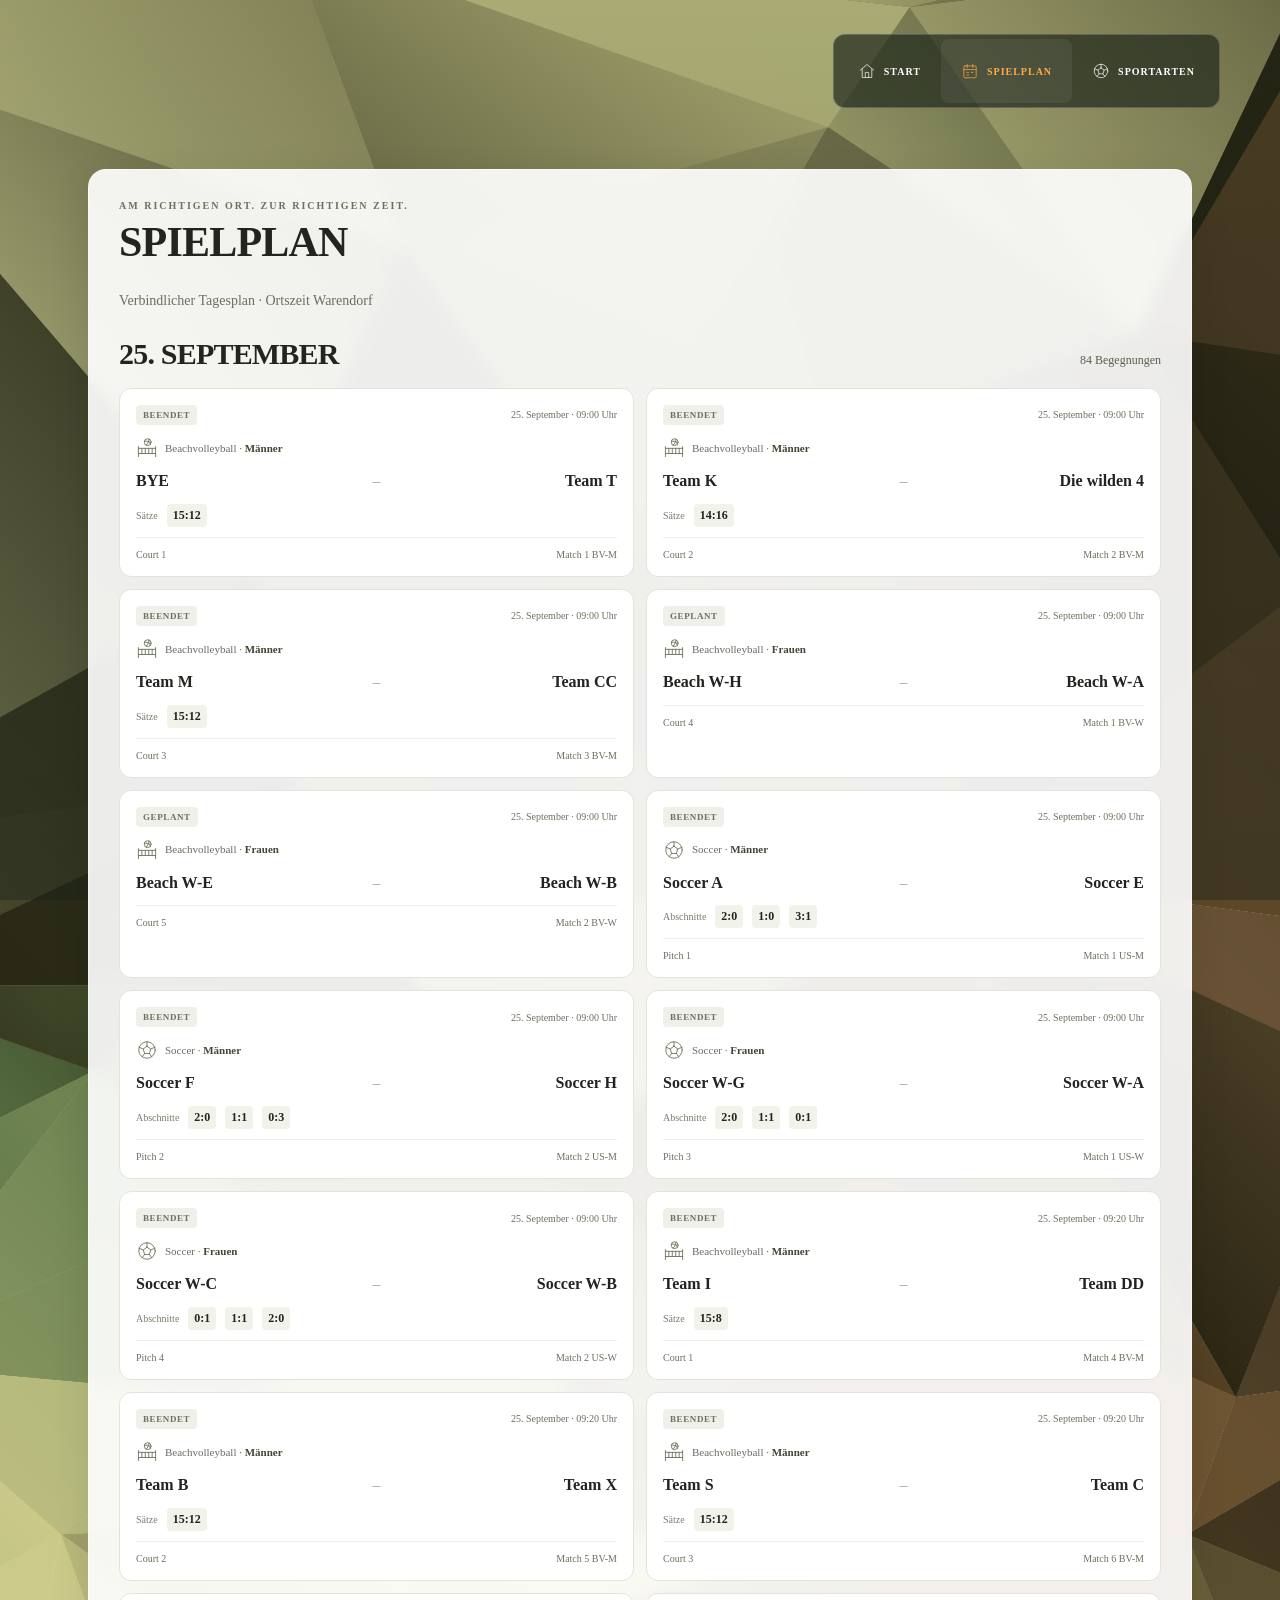
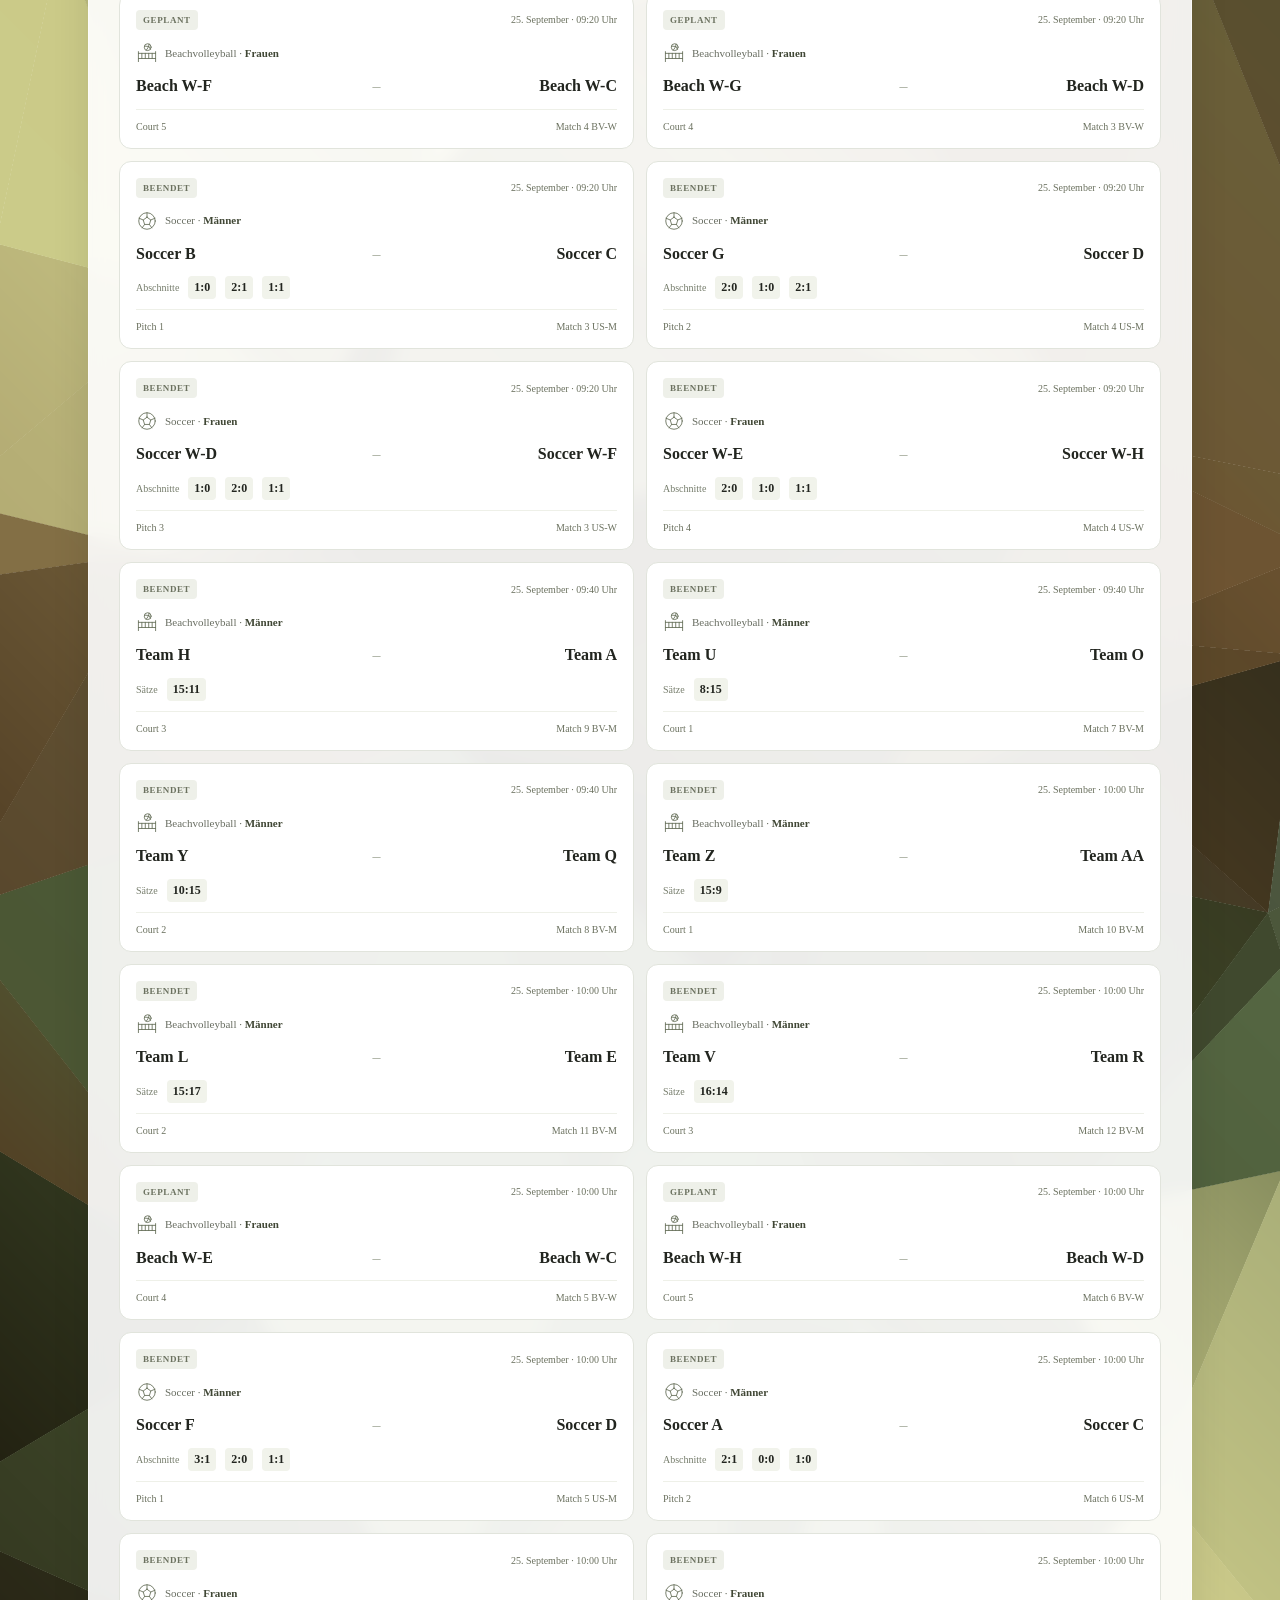
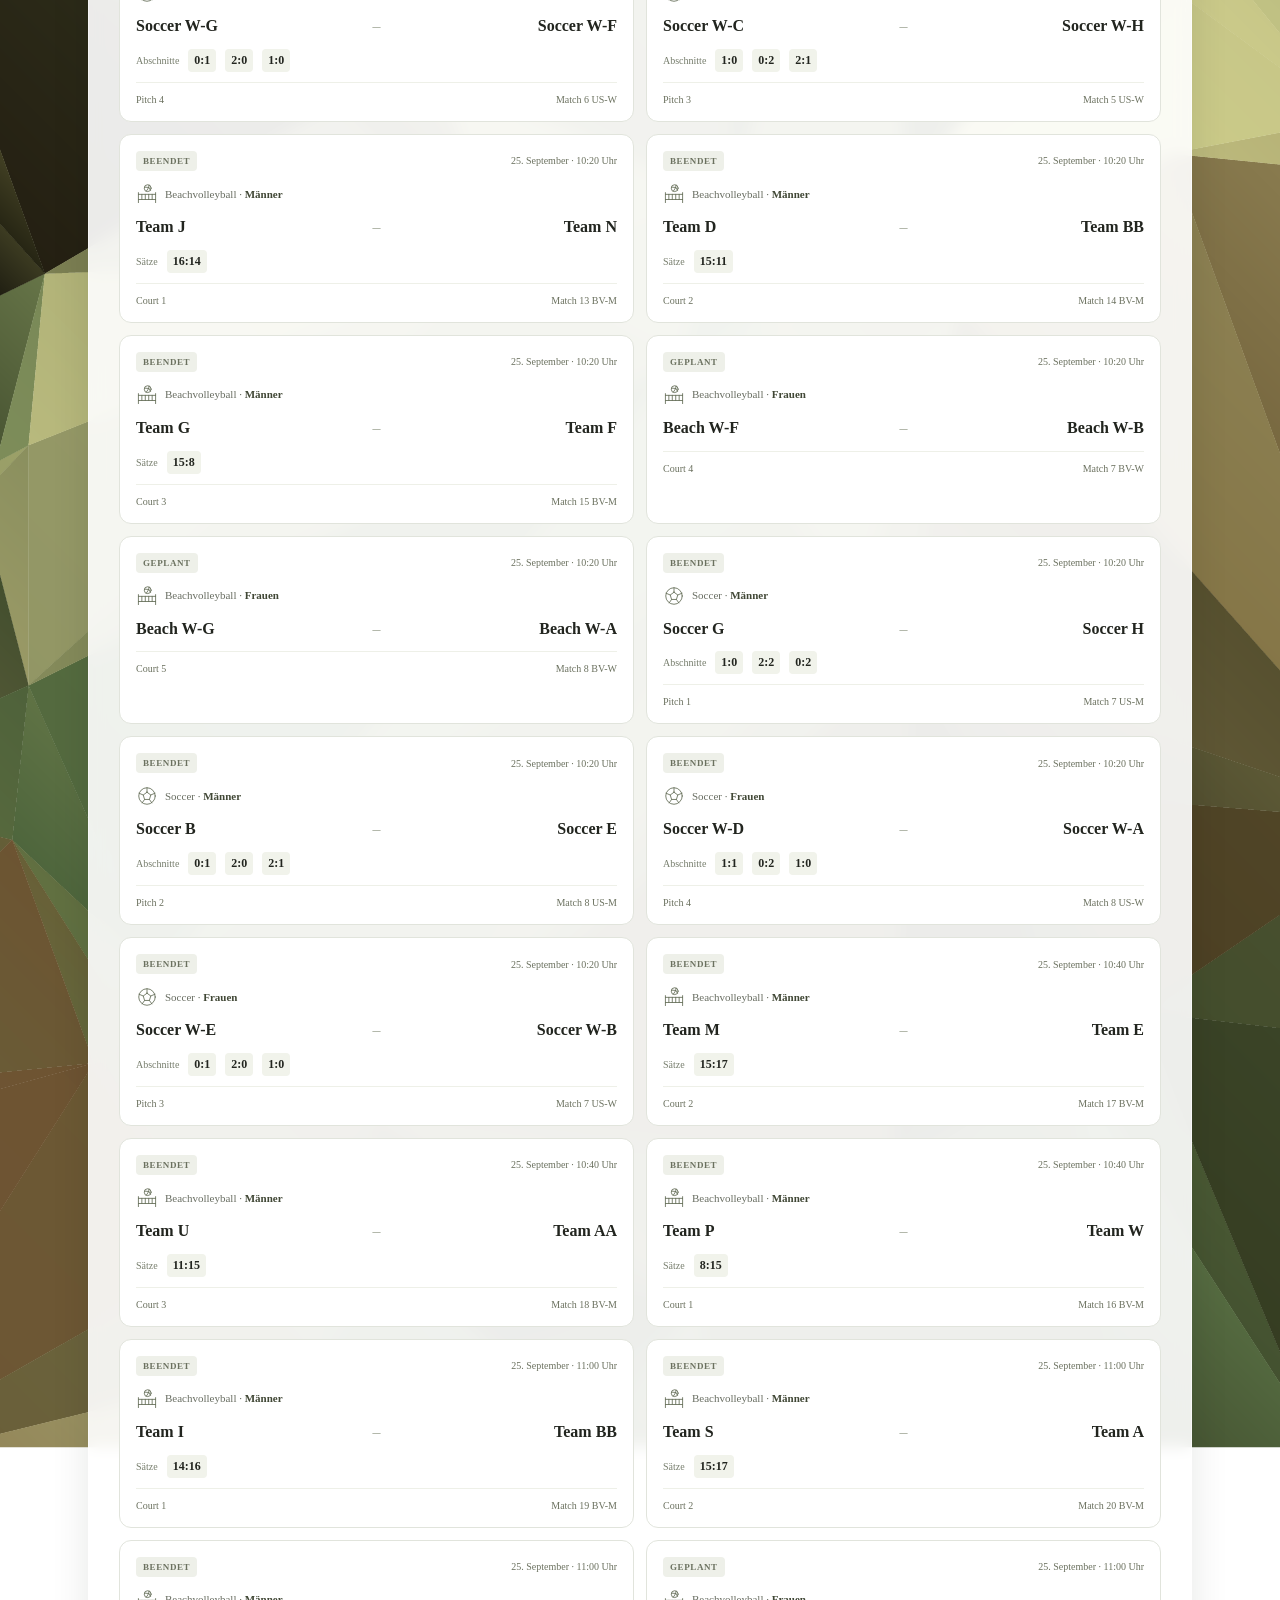
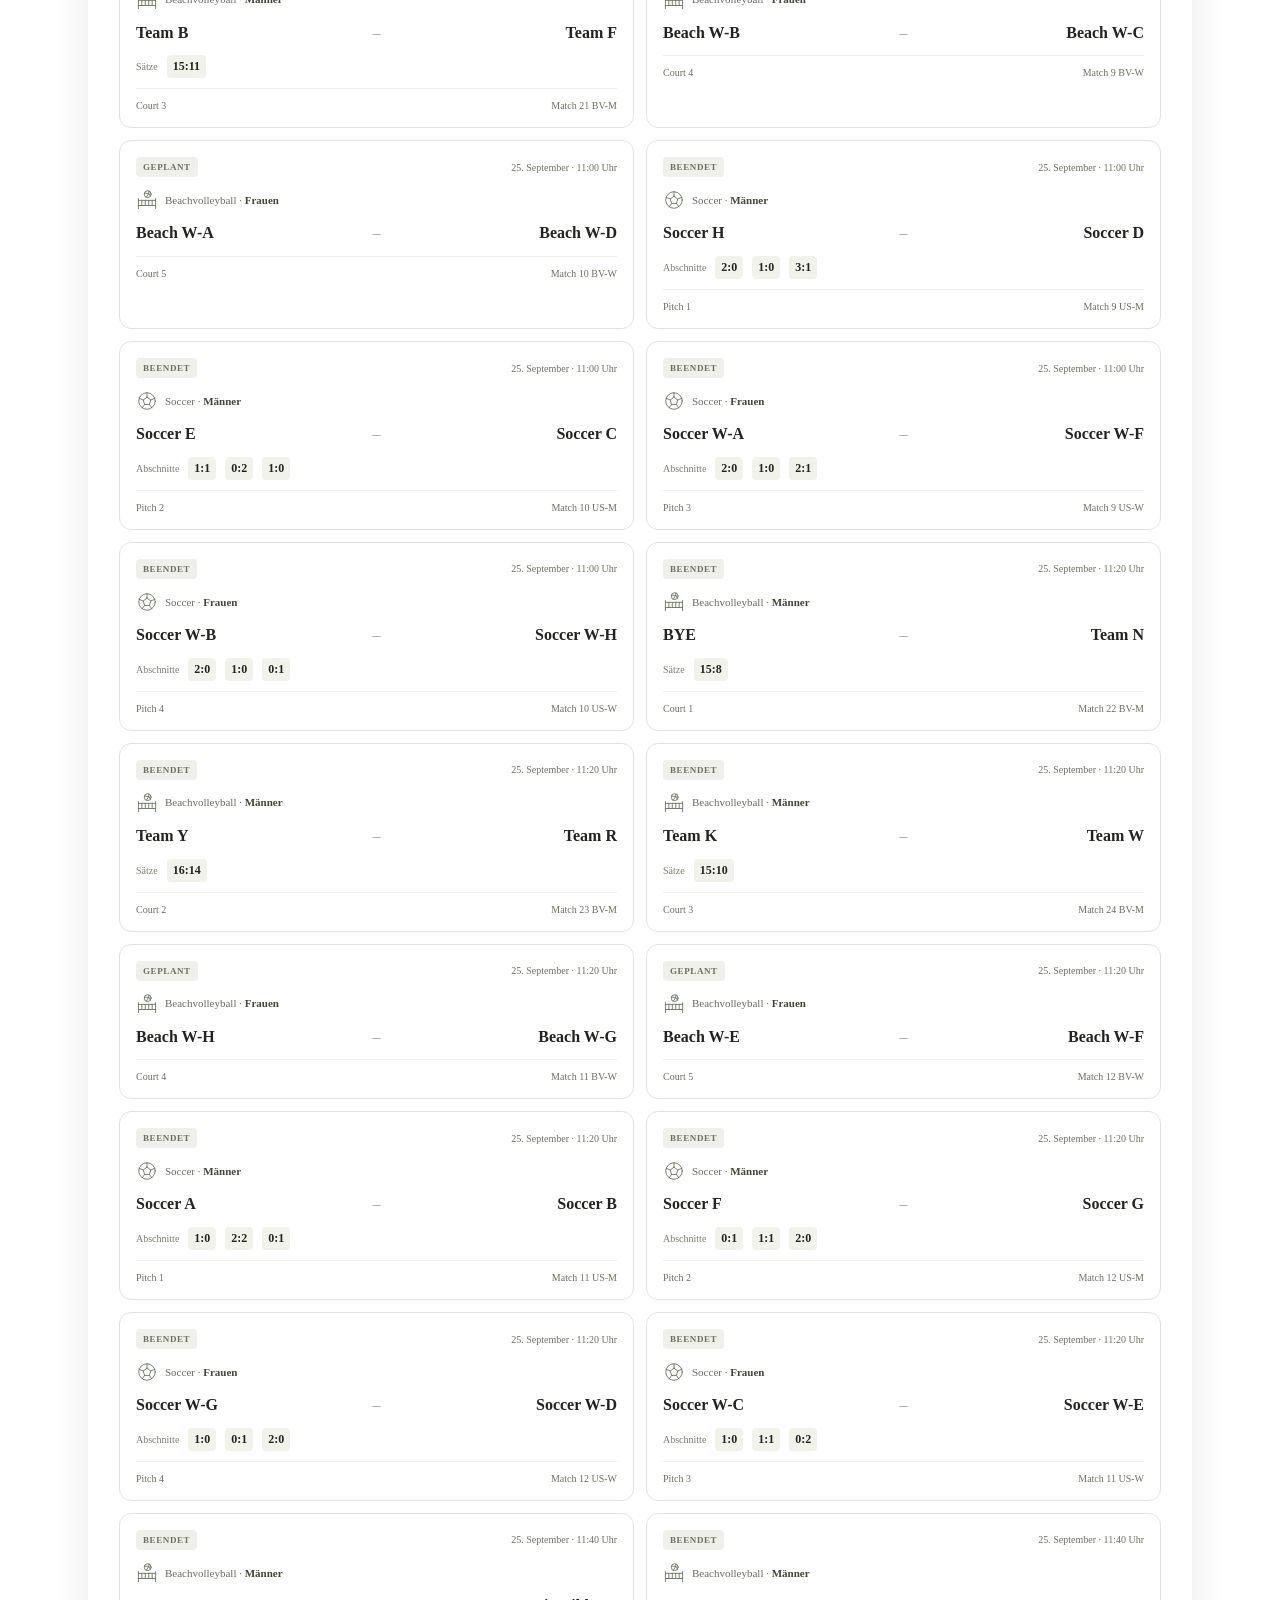
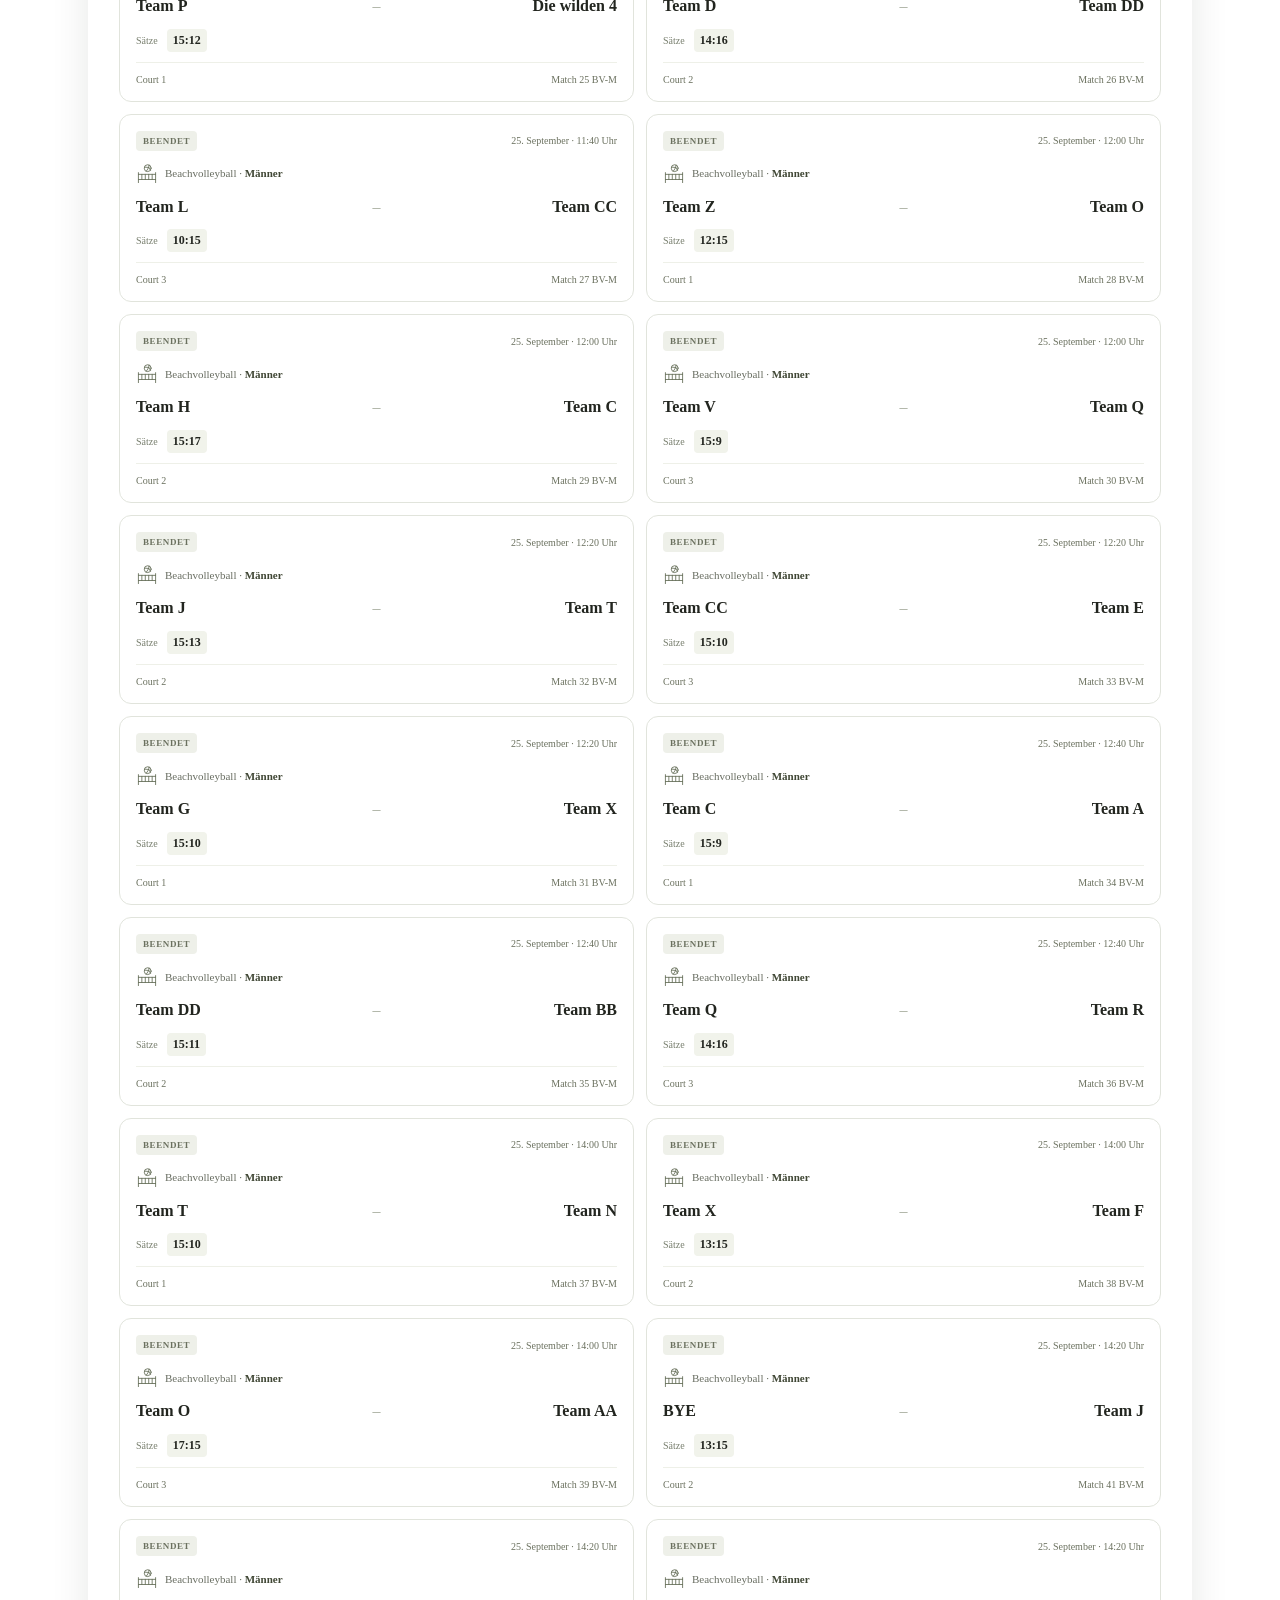
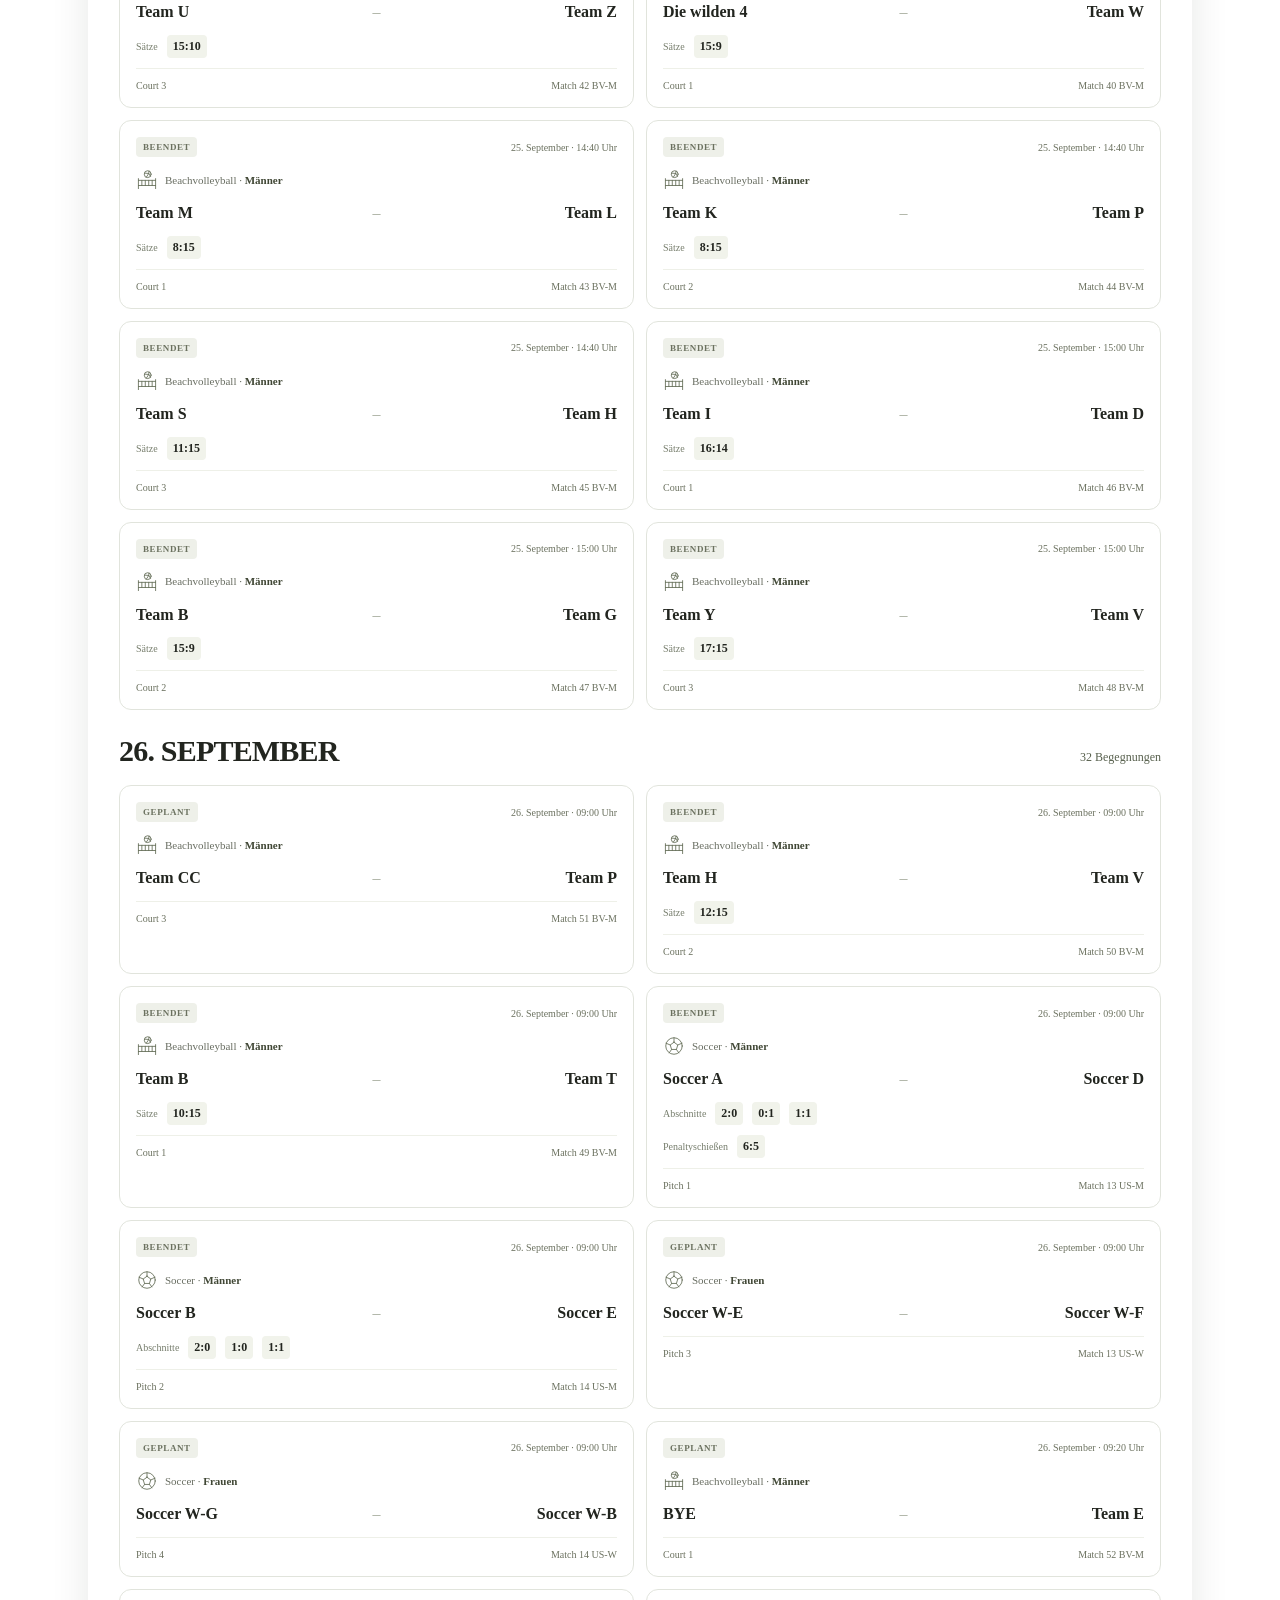
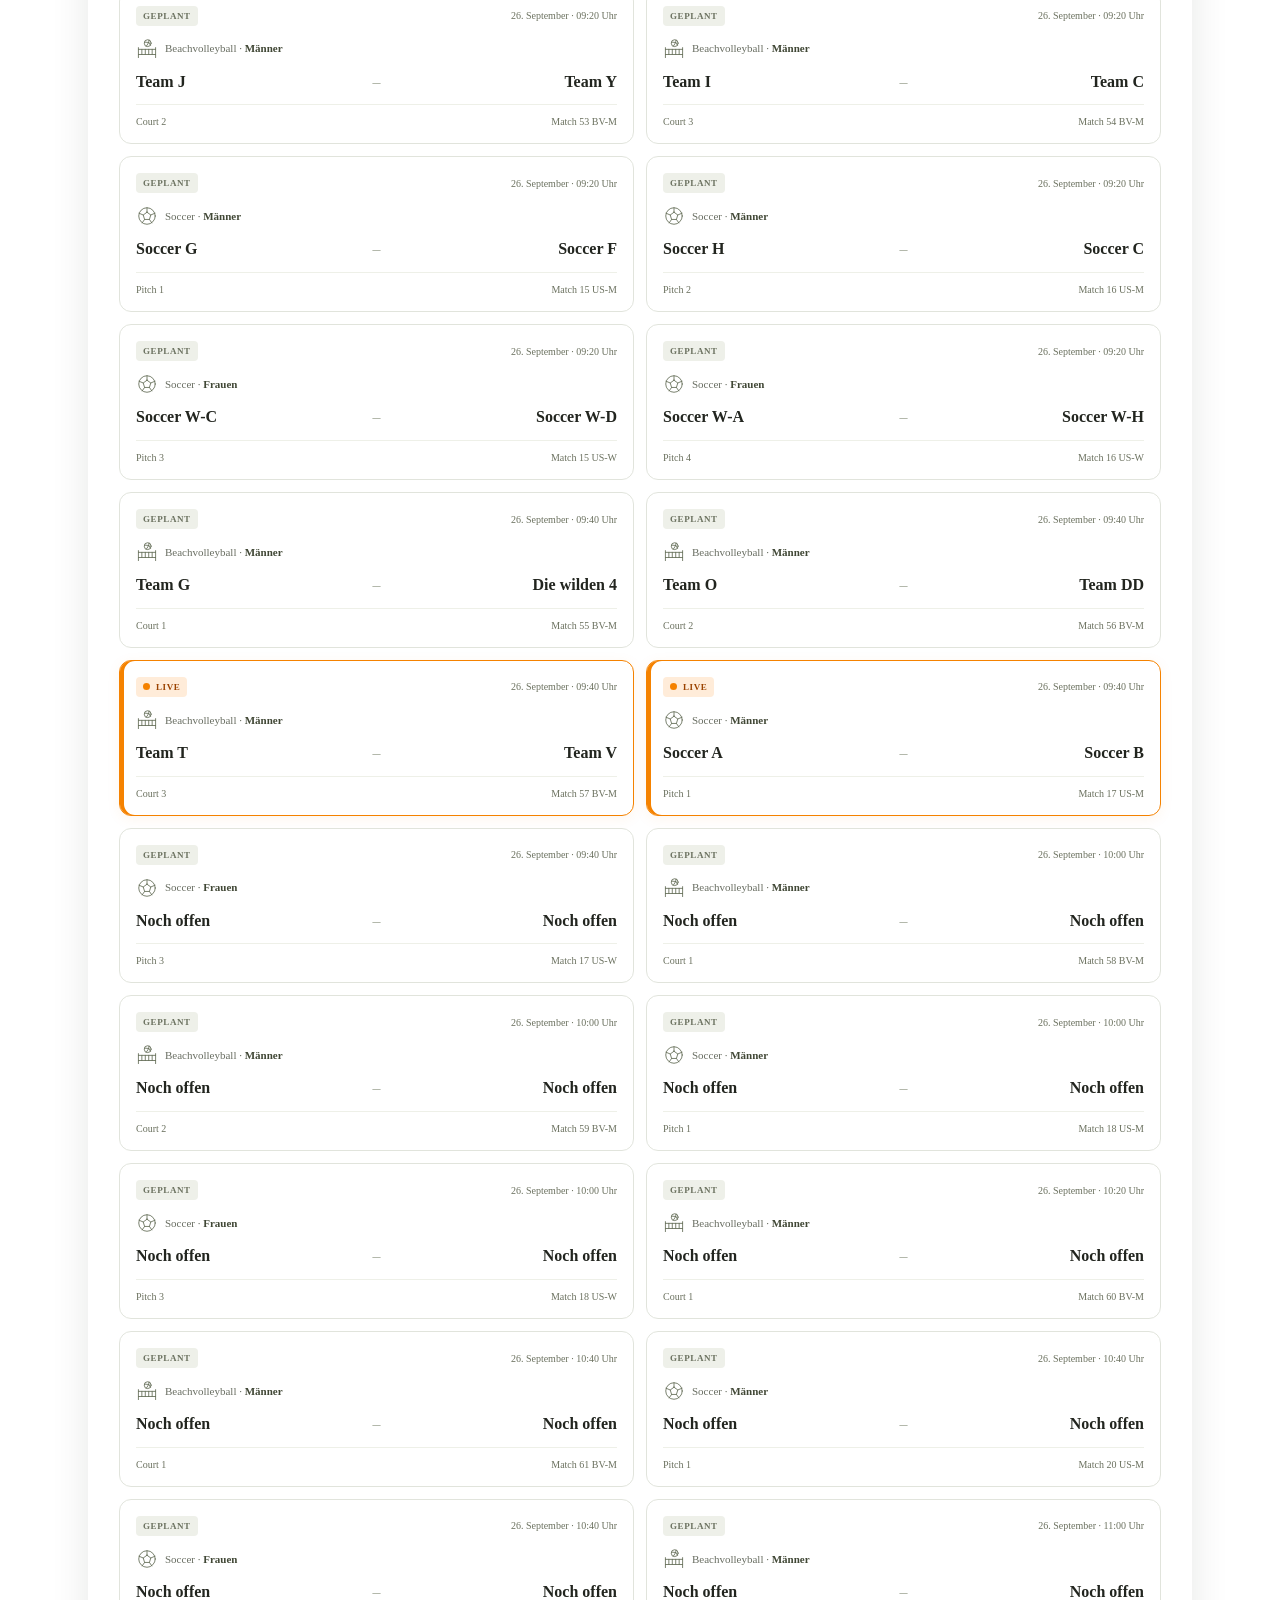
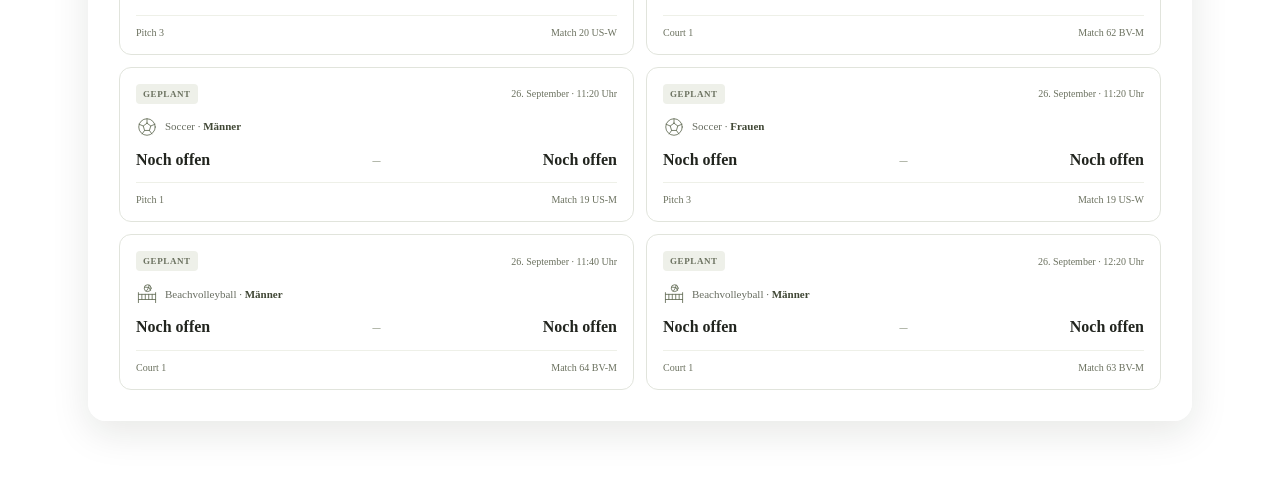
==== commit d00b887d: "Add live homepage updates and rename Soccer" ====
--- a/spielplan.html
+++ b/spielplan.html
@@ -319,7 +319,7 @@
     stroke-linejoin="round"
     aria-hidden="true"><circle cx="32" cy="32" r="24"/>
              <path d="m32 21 11 8-4 13H25l-4-13 11-8ZM32 21V8M43 29l12-5M39 42l7 10M25 42l-7 10M21 29 9 24"/></svg>
-    <span>Urban Street Soccer · <strong>Männer</strong></span>
+    <span>Soccer · <strong>Männer</strong></span>
   </div>
 
   <div class="match-teams">
@@ -361,7 +361,7 @@
     stroke-linejoin="round"
     aria-hidden="true"><circle cx="32" cy="32" r="24"/>
              <path d="m32 21 11 8-4 13H25l-4-13 11-8ZM32 21V8M43 29l12-5M39 42l7 10M25 42l-7 10M21 29 9 24"/></svg>
-    <span>Urban Street Soccer · <strong>Männer</strong></span>
+    <span>Soccer · <strong>Männer</strong></span>
   </div>
 
   <div class="match-teams">
@@ -403,7 +403,7 @@
     stroke-linejoin="round"
     aria-hidden="true"><circle cx="32" cy="32" r="24"/>
              <path d="m32 21 11 8-4 13H25l-4-13 11-8ZM32 21V8M43 29l12-5M39 42l7 10M25 42l-7 10M21 29 9 24"/></svg>
-    <span>Urban Street Soccer · <strong>Frauen</strong></span>
+    <span>Soccer · <strong>Frauen</strong></span>
   </div>
 
   <div class="match-teams">
@@ -445,7 +445,7 @@
     stroke-linejoin="round"
     aria-hidden="true"><circle cx="32" cy="32" r="24"/>
              <path d="m32 21 11 8-4 13H25l-4-13 11-8ZM32 21V8M43 29l12-5M39 42l7 10M25 42l-7 10M21 29 9 24"/></svg>
-    <span>Urban Street Soccer · <strong>Frauen</strong></span>
+    <span>Soccer · <strong>Frauen</strong></span>
   </div>
 
   <div class="match-teams">
@@ -696,7 +696,7 @@
     stroke-linejoin="round"
     aria-hidden="true"><circle cx="32" cy="32" r="24"/>
              <path d="m32 21 11 8-4 13H25l-4-13 11-8ZM32 21V8M43 29l12-5M39 42l7 10M25 42l-7 10M21 29 9 24"/></svg>
-    <span>Urban Street Soccer · <strong>Männer</strong></span>
+    <span>Soccer · <strong>Männer</strong></span>
   </div>
 
   <div class="match-teams">
@@ -738,7 +738,7 @@
     stroke-linejoin="round"
     aria-hidden="true"><circle cx="32" cy="32" r="24"/>
              <path d="m32 21 11 8-4 13H25l-4-13 11-8ZM32 21V8M43 29l12-5M39 42l7 10M25 42l-7 10M21 29 9 24"/></svg>
-    <span>Urban Street Soccer · <strong>Männer</strong></span>
+    <span>Soccer · <strong>Männer</strong></span>
   </div>
 
   <div class="match-teams">
@@ -780,7 +780,7 @@
     stroke-linejoin="round"
     aria-hidden="true"><circle cx="32" cy="32" r="24"/>
              <path d="m32 21 11 8-4 13H25l-4-13 11-8ZM32 21V8M43 29l12-5M39 42l7 10M25 42l-7 10M21 29 9 24"/></svg>
-    <span>Urban Street Soccer · <strong>Frauen</strong></span>
+    <span>Soccer · <strong>Frauen</strong></span>
   </div>
 
   <div class="match-teams">
@@ -822,7 +822,7 @@
     stroke-linejoin="round"
     aria-hidden="true"><circle cx="32" cy="32" r="24"/>
              <path d="m32 21 11 8-4 13H25l-4-13 11-8ZM32 21V8M43 29l12-5M39 42l7 10M25 42l-7 10M21 29 9 24"/></svg>
-    <span>Urban Street Soccer · <strong>Frauen</strong></span>
+    <span>Soccer · <strong>Frauen</strong></span>
   </div>
 
   <div class="match-teams">
@@ -1202,7 +1202,7 @@
     stroke-linejoin="round"
     aria-hidden="true"><circle cx="32" cy="32" r="24"/>
              <path d="m32 21 11 8-4 13H25l-4-13 11-8ZM32 21V8M43 29l12-5M39 42l7 10M25 42l-7 10M21 29 9 24"/></svg>
-    <span>Urban Street Soccer · <strong>Männer</strong></span>
+    <span>Soccer · <strong>Männer</strong></span>
   </div>
 
   <div class="match-teams">
@@ -1244,7 +1244,7 @@
     stroke-linejoin="round"
     aria-hidden="true"><circle cx="32" cy="32" r="24"/>
              <path d="m32 21 11 8-4 13H25l-4-13 11-8ZM32 21V8M43 29l12-5M39 42l7 10M25 42l-7 10M21 29 9 24"/></svg>
-    <span>Urban Street Soccer · <strong>Männer</strong></span>
+    <span>Soccer · <strong>Männer</strong></span>
   </div>
 
   <div class="match-teams">
@@ -1286,7 +1286,7 @@
     stroke-linejoin="round"
     aria-hidden="true"><circle cx="32" cy="32" r="24"/>
              <path d="m32 21 11 8-4 13H25l-4-13 11-8ZM32 21V8M43 29l12-5M39 42l7 10M25 42l-7 10M21 29 9 24"/></svg>
-    <span>Urban Street Soccer · <strong>Frauen</strong></span>
+    <span>Soccer · <strong>Frauen</strong></span>
   </div>
 
   <div class="match-teams">
@@ -1328,7 +1328,7 @@
     stroke-linejoin="round"
     aria-hidden="true"><circle cx="32" cy="32" r="24"/>
              <path d="m32 21 11 8-4 13H25l-4-13 11-8ZM32 21V8M43 29l12-5M39 42l7 10M25 42l-7 10M21 29 9 24"/></svg>
-    <span>Urban Street Soccer · <strong>Frauen</strong></span>
+    <span>Soccer · <strong>Frauen</strong></span>
   </div>
 
   <div class="match-teams">
@@ -1579,7 +1579,7 @@
     stroke-linejoin="round"
     aria-hidden="true"><circle cx="32" cy="32" r="24"/>
              <path d="m32 21 11 8-4 13H25l-4-13 11-8ZM32 21V8M43 29l12-5M39 42l7 10M25 42l-7 10M21 29 9 24"/></svg>
-    <span>Urban Street Soccer · <strong>Männer</strong></span>
+    <span>Soccer · <strong>Männer</strong></span>
   </div>
 
   <div class="match-teams">
@@ -1621,7 +1621,7 @@
     stroke-linejoin="round"
     aria-hidden="true"><circle cx="32" cy="32" r="24"/>
              <path d="m32 21 11 8-4 13H25l-4-13 11-8ZM32 21V8M43 29l12-5M39 42l7 10M25 42l-7 10M21 29 9 24"/></svg>
-    <span>Urban Street Soccer · <strong>Männer</strong></span>
+    <span>Soccer · <strong>Männer</strong></span>
   </div>
 
   <div class="match-teams">
@@ -1663,7 +1663,7 @@
     stroke-linejoin="round"
     aria-hidden="true"><circle cx="32" cy="32" r="24"/>
              <path d="m32 21 11 8-4 13H25l-4-13 11-8ZM32 21V8M43 29l12-5M39 42l7 10M25 42l-7 10M21 29 9 24"/></svg>
-    <span>Urban Street Soccer · <strong>Frauen</strong></span>
+    <span>Soccer · <strong>Frauen</strong></span>
   </div>
 
   <div class="match-teams">
@@ -1705,7 +1705,7 @@
     stroke-linejoin="round"
     aria-hidden="true"><circle cx="32" cy="32" r="24"/>
              <path d="m32 21 11 8-4 13H25l-4-13 11-8ZM32 21V8M43 29l12-5M39 42l7 10M25 42l-7 10M21 29 9 24"/></svg>
-    <span>Urban Street Soccer · <strong>Frauen</strong></span>
+    <span>Soccer · <strong>Frauen</strong></span>
   </div>
 
   <div class="match-teams">
@@ -2085,7 +2085,7 @@
     stroke-linejoin="round"
     aria-hidden="true"><circle cx="32" cy="32" r="24"/>
              <path d="m32 21 11 8-4 13H25l-4-13 11-8ZM32 21V8M43 29l12-5M39 42l7 10M25 42l-7 10M21 29 9 24"/></svg>
-    <span>Urban Street Soccer · <strong>Männer</strong></span>
+    <span>Soccer · <strong>Männer</strong></span>
   </div>
 
   <div class="match-teams">
@@ -2127,7 +2127,7 @@
     stroke-linejoin="round"
     aria-hidden="true"><circle cx="32" cy="32" r="24"/>
              <path d="m32 21 11 8-4 13H25l-4-13 11-8ZM32 21V8M43 29l12-5M39 42l7 10M25 42l-7 10M21 29 9 24"/></svg>
-    <span>Urban Street Soccer · <strong>Männer</strong></span>
+    <span>Soccer · <strong>Männer</strong></span>
   </div>
 
   <div class="match-teams">
@@ -2169,7 +2169,7 @@
     stroke-linejoin="round"
     aria-hidden="true"><circle cx="32" cy="32" r="24"/>
              <path d="m32 21 11 8-4 13H25l-4-13 11-8ZM32 21V8M43 29l12-5M39 42l7 10M25 42l-7 10M21 29 9 24"/></svg>
-    <span>Urban Street Soccer · <strong>Frauen</strong></span>
+    <span>Soccer · <strong>Frauen</strong></span>
   </div>
 
   <div class="match-teams">
@@ -2211,7 +2211,7 @@
     stroke-linejoin="round"
     aria-hidden="true"><circle cx="32" cy="32" r="24"/>
              <path d="m32 21 11 8-4 13H25l-4-13 11-8ZM32 21V8M43 29l12-5M39 42l7 10M25 42l-7 10M21 29 9 24"/></svg>
-    <span>Urban Street Soccer · <strong>Frauen</strong></span>
+    <span>Soccer · <strong>Frauen</strong></span>
   </div>
 
   <div class="match-teams">
@@ -2462,7 +2462,7 @@
     stroke-linejoin="round"
     aria-hidden="true"><circle cx="32" cy="32" r="24"/>
              <path d="m32 21 11 8-4 13H25l-4-13 11-8ZM32 21V8M43 29l12-5M39 42l7 10M25 42l-7 10M21 29 9 24"/></svg>
-    <span>Urban Street Soccer · <strong>Männer</strong></span>
+    <span>Soccer · <strong>Männer</strong></span>
   </div>
 
   <div class="match-teams">
@@ -2504,7 +2504,7 @@
     stroke-linejoin="round"
     aria-hidden="true"><circle cx="32" cy="32" r="24"/>
              <path d="m32 21 11 8-4 13H25l-4-13 11-8ZM32 21V8M43 29l12-5M39 42l7 10M25 42l-7 10M21 29 9 24"/></svg>
-    <span>Urban Street Soccer · <strong>Männer</strong></span>
+    <span>Soccer · <strong>Männer</strong></span>
   </div>
 
   <div class="match-teams">
@@ -2546,7 +2546,7 @@
     stroke-linejoin="round"
     aria-hidden="true"><circle cx="32" cy="32" r="24"/>
              <path d="m32 21 11 8-4 13H25l-4-13 11-8ZM32 21V8M43 29l12-5M39 42l7 10M25 42l-7 10M21 29 9 24"/></svg>
-    <span>Urban Street Soccer · <strong>Frauen</strong></span>
+    <span>Soccer · <strong>Frauen</strong></span>
   </div>
 
   <div class="match-teams">
@@ -2588,7 +2588,7 @@
     stroke-linejoin="round"
     aria-hidden="true"><circle cx="32" cy="32" r="24"/>
              <path d="m32 21 11 8-4 13H25l-4-13 11-8ZM32 21V8M43 29l12-5M39 42l7 10M25 42l-7 10M21 29 9 24"/></svg>
-    <span>Urban Street Soccer · <strong>Frauen</strong></span>
+    <span>Soccer · <strong>Frauen</strong></span>
   </div>
 
   <div class="match-teams">
@@ -3803,7 +3803,7 @@
     stroke-linejoin="round"
     aria-hidden="true"><circle cx="32" cy="32" r="24"/>
              <path d="m32 21 11 8-4 13H25l-4-13 11-8ZM32 21V8M43 29l12-5M39 42l7 10M25 42l-7 10M21 29 9 24"/></svg>
-    <span>Urban Street Soccer · <strong>Männer</strong></span>
+    <span>Soccer · <strong>Männer</strong></span>
   </div>
 
   <div class="match-teams">
@@ -3848,7 +3848,7 @@
     stroke-linejoin="round"
     aria-hidden="true"><circle cx="32" cy="32" r="24"/>
              <path d="m32 21 11 8-4 13H25l-4-13 11-8ZM32 21V8M43 29l12-5M39 42l7 10M25 42l-7 10M21 29 9 24"/></svg>
-    <span>Urban Street Soccer · <strong>Männer</strong></span>
+    <span>Soccer · <strong>Männer</strong></span>
   </div>
 
   <div class="match-teams">
@@ -3890,7 +3890,7 @@
     stroke-linejoin="round"
     aria-hidden="true"><circle cx="32" cy="32" r="24"/>
              <path d="m32 21 11 8-4 13H25l-4-13 11-8ZM32 21V8M43 29l12-5M39 42l7 10M25 42l-7 10M21 29 9 24"/></svg>
-    <span>Urban Street Soccer · <strong>Frauen</strong></span>
+    <span>Soccer · <strong>Frauen</strong></span>
   </div>
 
   <div class="match-teams">
@@ -3929,7 +3929,7 @@
     stroke-linejoin="round"
     aria-hidden="true"><circle cx="32" cy="32" r="24"/>
              <path d="m32 21 11 8-4 13H25l-4-13 11-8ZM32 21V8M43 29l12-5M39 42l7 10M25 42l-7 10M21 29 9 24"/></svg>
-    <span>Urban Street Soccer · <strong>Frauen</strong></span>
+    <span>Soccer · <strong>Frauen</strong></span>
   </div>
 
   <div class="match-teams">
@@ -4088,7 +4088,7 @@
     stroke-linejoin="round"
     aria-hidden="true"><circle cx="32" cy="32" r="24"/>
              <path d="m32 21 11 8-4 13H25l-4-13 11-8ZM32 21V8M43 29l12-5M39 42l7 10M25 42l-7 10M21 29 9 24"/></svg>
-    <span>Urban Street Soccer · <strong>Männer</strong></span>
+    <span>Soccer · <strong>Männer</strong></span>
   </div>
 
   <div class="match-teams">
@@ -4127,7 +4127,7 @@
     stroke-linejoin="round"
     aria-hidden="true"><circle cx="32" cy="32" r="24"/>
              <path d="m32 21 11 8-4 13H25l-4-13 11-8ZM32 21V8M43 29l12-5M39 42l7 10M25 42l-7 10M21 29 9 24"/></svg>
-    <span>Urban Street Soccer · <strong>Männer</strong></span>
+    <span>Soccer · <strong>Männer</strong></span>
   </div>
 
   <div class="match-teams">
@@ -4166,7 +4166,7 @@
     stroke-linejoin="round"
     aria-hidden="true"><circle cx="32" cy="32" r="24"/>
              <path d="m32 21 11 8-4 13H25l-4-13 11-8ZM32 21V8M43 29l12-5M39 42l7 10M25 42l-7 10M21 29 9 24"/></svg>
-    <span>Urban Street Soccer · <strong>Frauen</strong></span>
+    <span>Soccer · <strong>Frauen</strong></span>
   </div>
 
   <div class="match-teams">
@@ -4205,7 +4205,7 @@
     stroke-linejoin="round"
     aria-hidden="true"><circle cx="32" cy="32" r="24"/>
              <path d="m32 21 11 8-4 13H25l-4-13 11-8ZM32 21V8M43 29l12-5M39 42l7 10M25 42l-7 10M21 29 9 24"/></svg>
-    <span>Urban Street Soccer · <strong>Frauen</strong></span>
+    <span>Soccer · <strong>Frauen</strong></span>
   </div>
 
   <div class="match-teams">
@@ -4364,7 +4364,7 @@
     stroke-linejoin="round"
     aria-hidden="true"><circle cx="32" cy="32" r="24"/>
              <path d="m32 21 11 8-4 13H25l-4-13 11-8ZM32 21V8M43 29l12-5M39 42l7 10M25 42l-7 10M21 29 9 24"/></svg>
-    <span>Urban Street Soccer · <strong>Männer</strong></span>
+    <span>Soccer · <strong>Männer</strong></span>
   </div>
 
   <div class="match-teams">
@@ -4403,7 +4403,7 @@
     stroke-linejoin="round"
     aria-hidden="true"><circle cx="32" cy="32" r="24"/>
              <path d="m32 21 11 8-4 13H25l-4-13 11-8ZM32 21V8M43 29l12-5M39 42l7 10M25 42l-7 10M21 29 9 24"/></svg>
-    <span>Urban Street Soccer · <strong>Frauen</strong></span>
+    <span>Soccer · <strong>Frauen</strong></span>
   </div>
 
   <div class="match-teams">
@@ -4522,7 +4522,7 @@
     stroke-linejoin="round"
     aria-hidden="true"><circle cx="32" cy="32" r="24"/>
              <path d="m32 21 11 8-4 13H25l-4-13 11-8ZM32 21V8M43 29l12-5M39 42l7 10M25 42l-7 10M21 29 9 24"/></svg>
-    <span>Urban Street Soccer · <strong>Männer</strong></span>
+    <span>Soccer · <strong>Männer</strong></span>
   </div>
 
   <div class="match-teams">
@@ -4561,7 +4561,7 @@
     stroke-linejoin="round"
     aria-hidden="true"><circle cx="32" cy="32" r="24"/>
              <path d="m32 21 11 8-4 13H25l-4-13 11-8ZM32 21V8M43 29l12-5M39 42l7 10M25 42l-7 10M21 29 9 24"/></svg>
-    <span>Urban Street Soccer · <strong>Frauen</strong></span>
+    <span>Soccer · <strong>Frauen</strong></span>
   </div>
 
   <div class="match-teams">
@@ -4680,7 +4680,7 @@
     stroke-linejoin="round"
     aria-hidden="true"><circle cx="32" cy="32" r="24"/>
              <path d="m32 21 11 8-4 13H25l-4-13 11-8ZM32 21V8M43 29l12-5M39 42l7 10M25 42l-7 10M21 29 9 24"/></svg>
-    <span>Urban Street Soccer · <strong>Männer</strong></span>
+    <span>Soccer · <strong>Männer</strong></span>
   </div>
 
   <div class="match-teams">
@@ -4719,7 +4719,7 @@
     stroke-linejoin="round"
     aria-hidden="true"><circle cx="32" cy="32" r="24"/>
              <path d="m32 21 11 8-4 13H25l-4-13 11-8ZM32 21V8M43 29l12-5M39 42l7 10M25 42l-7 10M21 29 9 24"/></svg>
-    <span>Urban Street Soccer · <strong>Frauen</strong></span>
+    <span>Soccer · <strong>Frauen</strong></span>
   </div>
 
   <div class="match-teams">
@@ -4798,7 +4798,7 @@
     stroke-linejoin="round"
     aria-hidden="true"><circle cx="32" cy="32" r="24"/>
              <path d="m32 21 11 8-4 13H25l-4-13 11-8ZM32 21V8M43 29l12-5M39 42l7 10M25 42l-7 10M21 29 9 24"/></svg>
-    <span>Urban Street Soccer · <strong>Männer</strong></span>
+    <span>Soccer · <strong>Männer</strong></span>
   </div>
 
   <div class="match-teams">
@@ -4837,7 +4837,7 @@
     stroke-linejoin="round"
     aria-hidden="true"><circle cx="32" cy="32" r="24"/>
              <path d="m32 21 11 8-4 13H25l-4-13 11-8ZM32 21V8M43 29l12-5M39 42l7 10M25 42l-7 10M21 29 9 24"/></svg>
-    <span>Urban Street Soccer · <strong>Frauen</strong></span>
+    <span>Soccer · <strong>Frauen</strong></span>
   </div>
 
   <div class="match-teams">
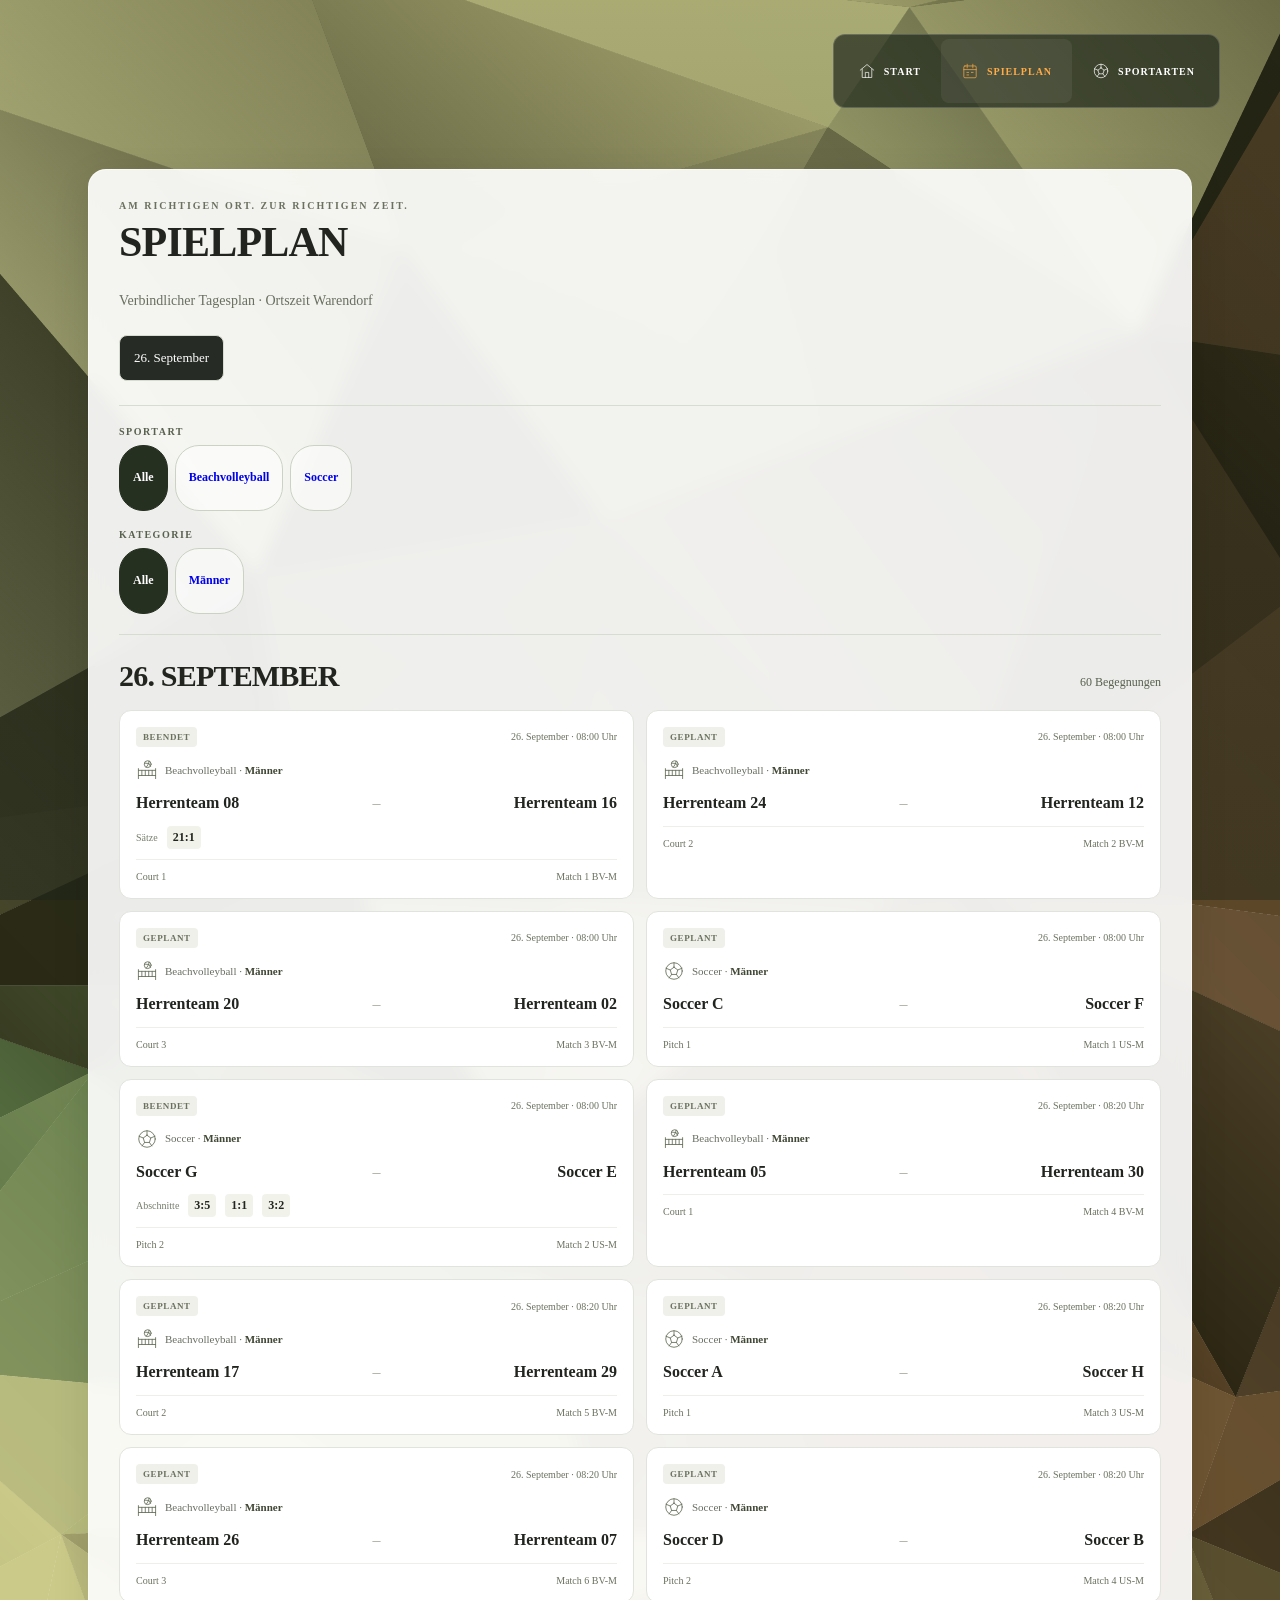
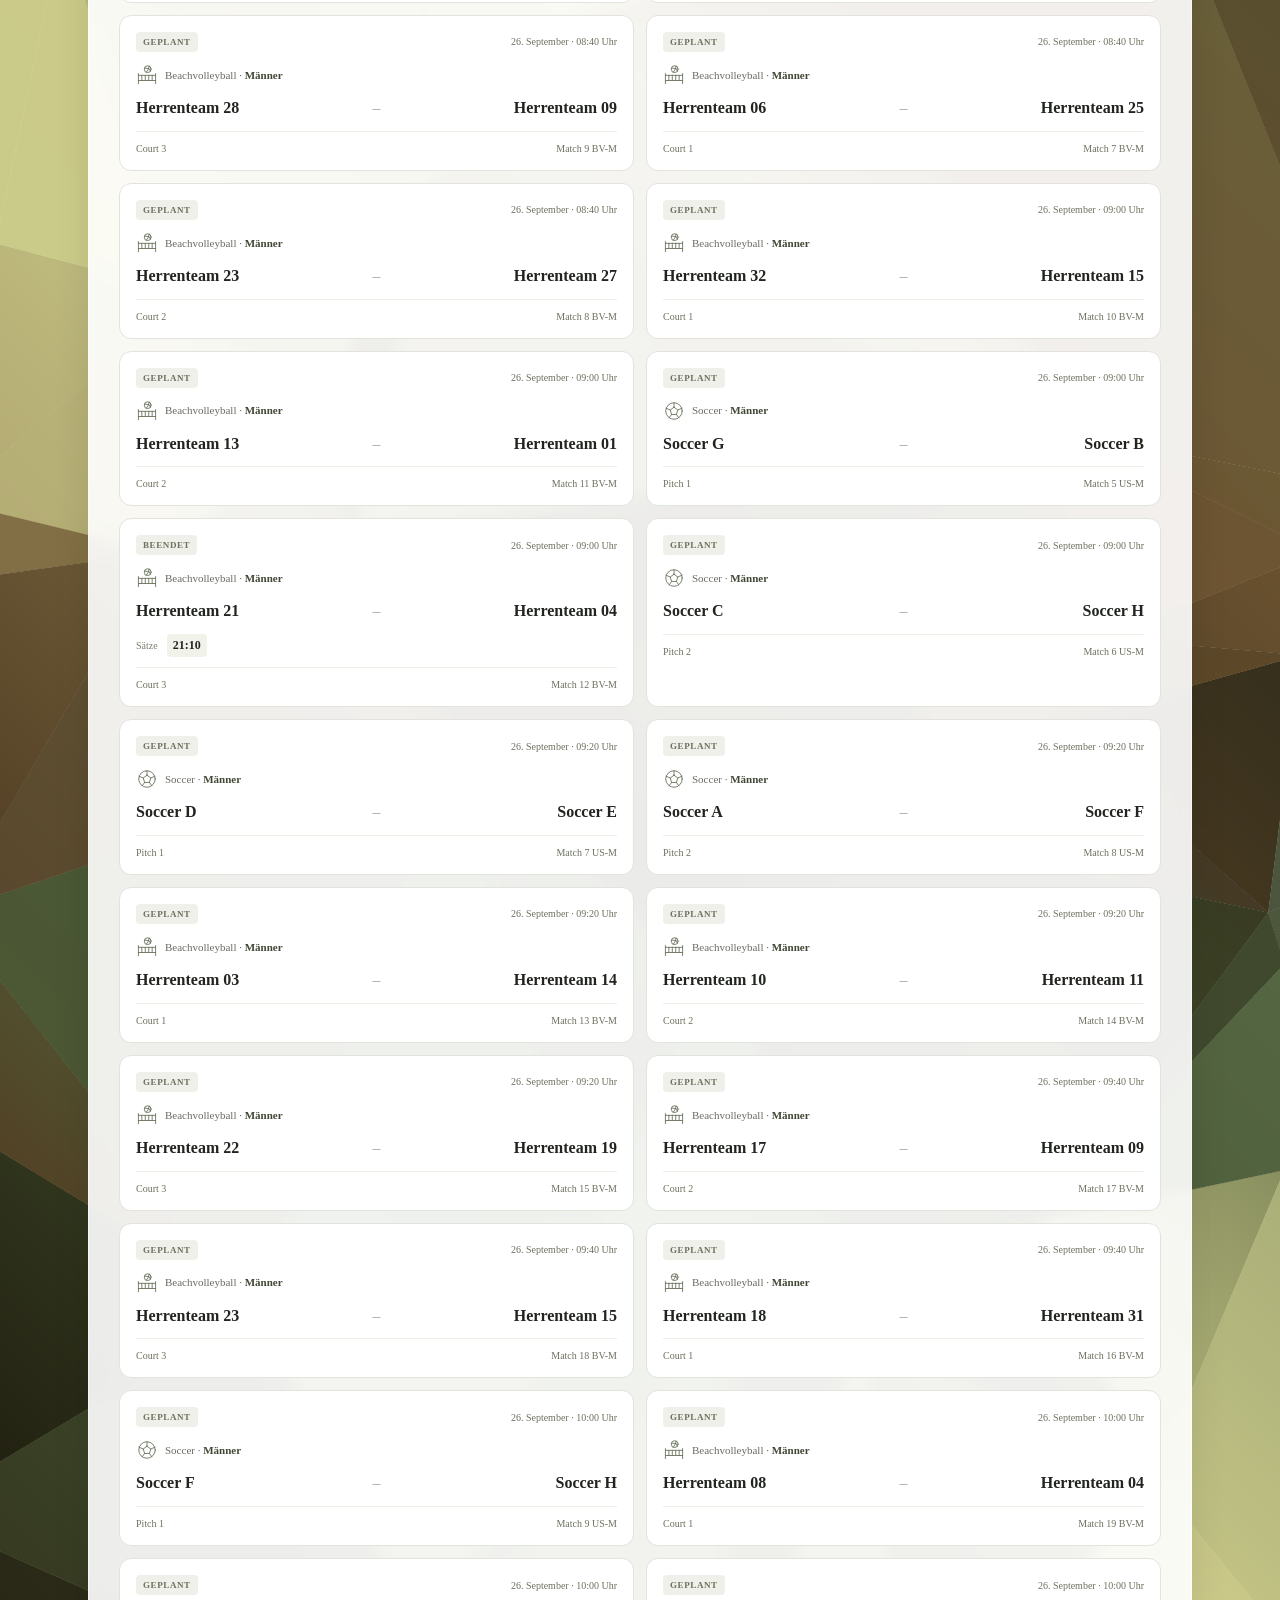
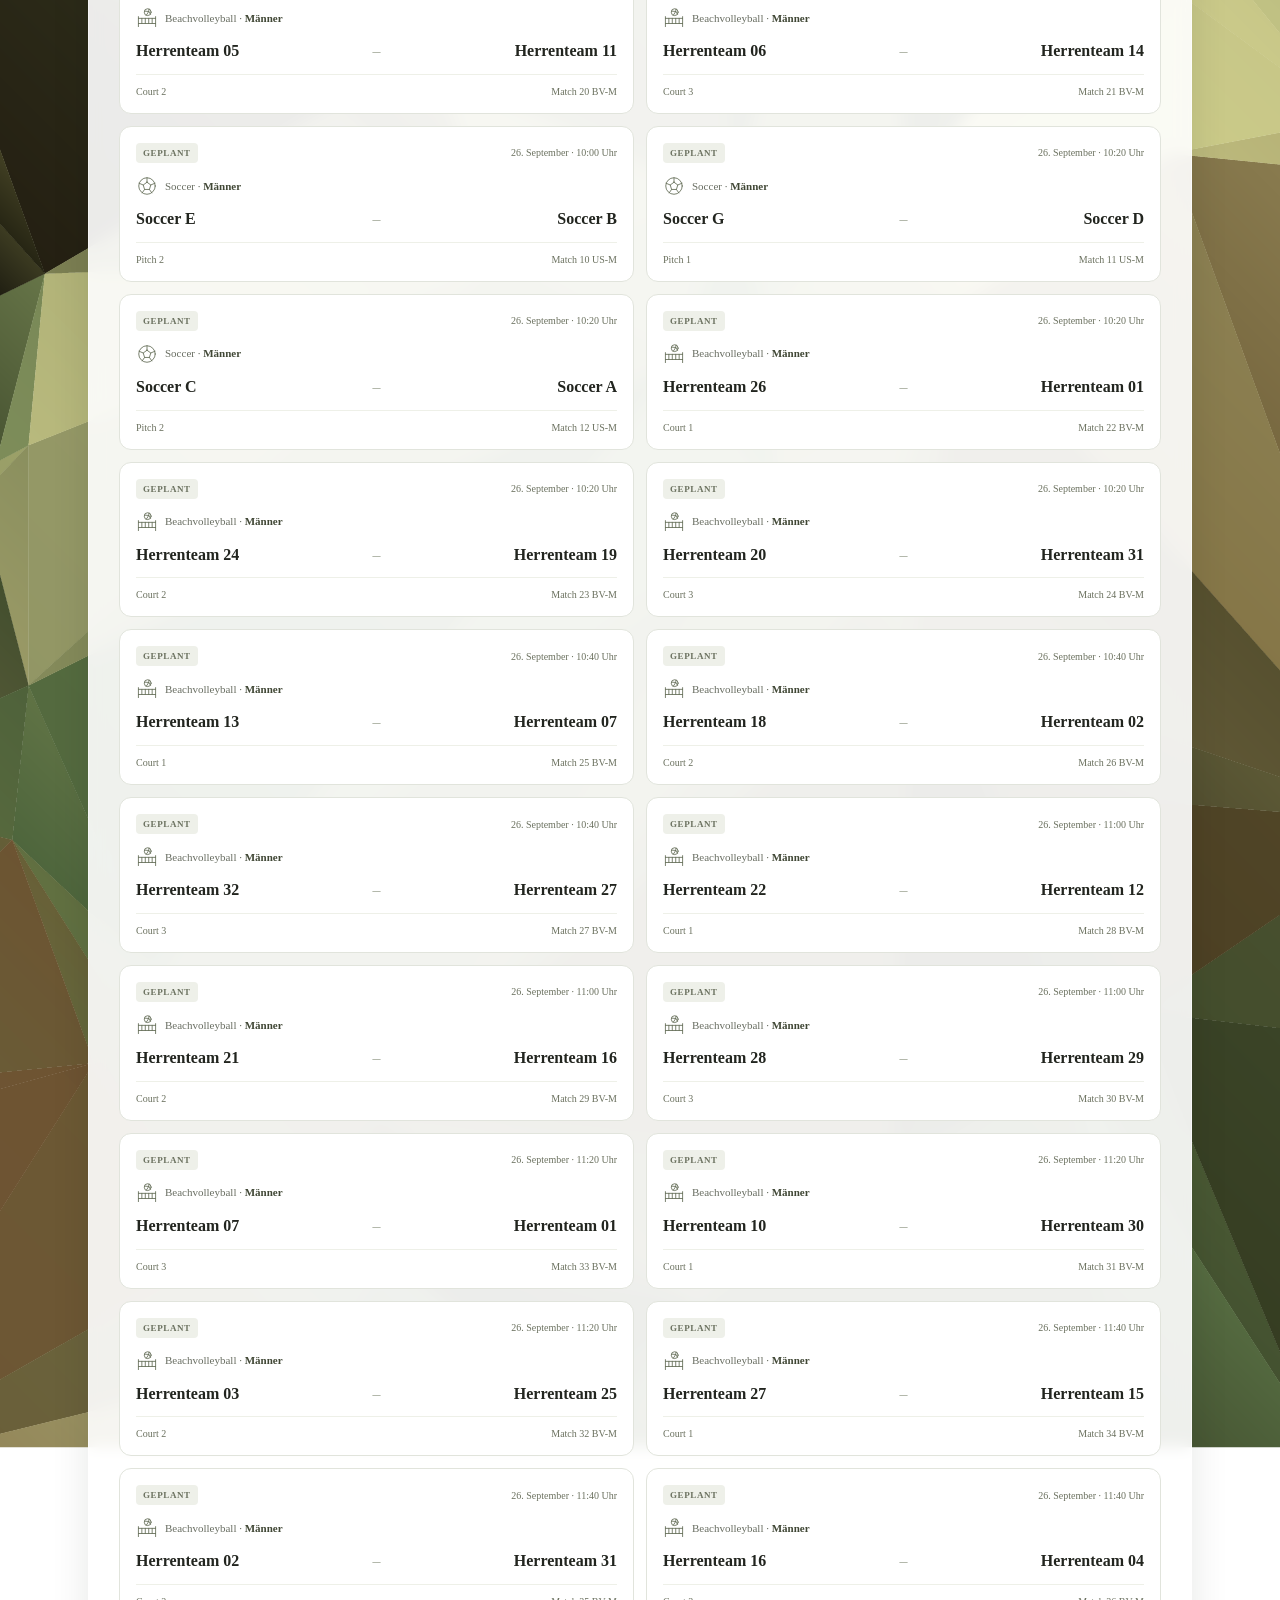
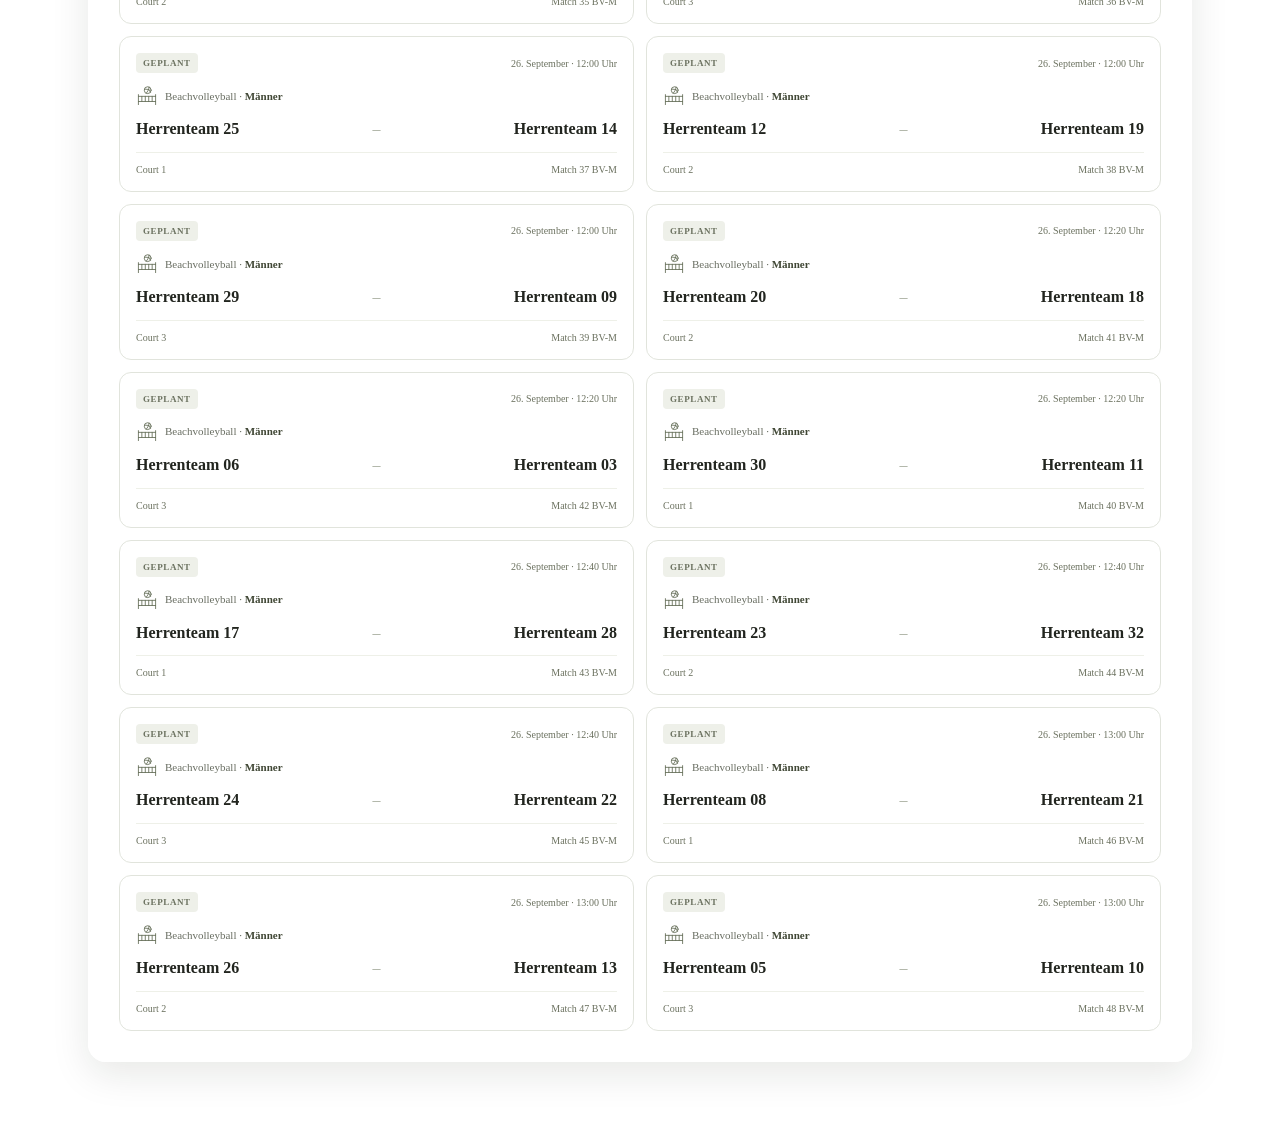
==== commit 0948d583: "Make public schedule fully dynamic" ====
--- a/spielplan.html
+++ b/spielplan.html
@@ -63,31 +63,31 @@
 
   <main id="public-main" class="public-main">
     
-<section class="public-panel schedule-panel route-heading">
-
-  <p class="eyebrow">
-    Am richtigen Ort. Zur richtigen Zeit.
-  </p>
-
+<section class="public-panel schedule-panel route-heading" data-live-schedule>
+
+  <p class="eyebrow">Am richtigen Ort. Zur richtigen Zeit.</p>
   <h1>Spielplan</h1>
-
-  <p class="day-note">
-    Verbindlicher Tagesplan · Ortszeit Warendorf
-  </p>
-
-  
-<div class="schedule-heading">
-  <h2>25. September</h2>
-
-  <span>
-    84
-    Begegnungen
-  </span>
-</div>
-
-<div class="match-grid">
-
-
+  <p class="day-note">Verbindlicher Tagesplan · Ortszeit Warendorf</p>
+  <nav class="day-tabs" aria-label="Veranstaltungstag">
+    <a data-schedule-query href="?tag=2026-09-25&amp;sportart=alle&amp;kategorie=alle" aria-current="date">25. September</a>
+    <a data-schedule-query href="?tag=2026-09-26&amp;sportart=alle&amp;kategorie=alle">26. September</a>
+  </nav>
+  <div class="schedule-filters">
+    <div><p class="filter-label" id="sport-filter">Sportart</p>
+      <nav class="filter-pills" aria-labelledby="sport-filter">
+        <a data-schedule-query href="?tag=2026-09-25&amp;sportart=alle&amp;kategorie=alle" aria-current="true">Alle</a>
+        <a data-schedule-query href="?tag=2026-09-25&amp;sportart=beachvolleyball&amp;kategorie=alle">Beachvolleyball</a>
+        <a data-schedule-query href="?tag=2026-09-25&amp;sportart=street-soccer&amp;kategorie=alle">Soccer</a></nav>
+    </div>
+    <div><p class="filter-label" id="category-filter">Kategorie</p>
+      <nav class="filter-pills" aria-labelledby="category-filter">
+        <a data-schedule-query href="?tag=2026-09-25&amp;sportart=alle&amp;kategorie=alle" aria-current="true">Alle</a>
+        <a data-schedule-query href="?tag=2026-09-25&amp;sportart=alle&amp;kategorie=maenner">Männer</a>
+        <a data-schedule-query href="?tag=2026-09-25&amp;sportart=alle&amp;kategorie=frauen">Frauen</a></nav>
+    </div>
+  </div>
+  <div class="schedule-heading"><h2>25. September</h2><span>84 Begegnungen</span></div>
+  <div class="match-grid">
 <article class="match-card">
   <div class="match-top">
     <span class="status status-FINAL">
@@ -176,49 +176,6 @@
 </article>
 <article class="match-card">
   <div class="match-top">
-    <span class="status status-FINAL">
-      
-      BEENDET
-    </span>
-
-    <span>
-      25. September · 
-      09:00 Uhr
-    </span>
-  </div>
-
-  <div class="match-meta">
-    <svg viewBox="0 0 64 64"
-    fill="none"
-    stroke="currentColor"
-    stroke-width="2.5"
-    stroke-linecap="round"
-    stroke-linejoin="round"
-    aria-hidden="true"><path d="M7 28v29M57 28v29M7 33h50M7 48h50M17 33v15m10-15v15m10-15v15m10-15v15"/>
-             <circle cx="34" cy="15" r="10"/>
-             <path d="m25 12 12 1 5 8m-5-8 1-7M30 24l7-11"/></svg>
-    <span>Beachvolleyball · <strong>Männer</strong></span>
-  </div>
-
-  <div class="match-teams">
-    <strong>Team M</strong>
-    <span class="versus">–</span>
-    <strong>Team CC</strong>
-  </div>
-
-  <div class="score-line">
-          <span>Sätze</span>
-          <strong>15:12</strong>
-        </div>
-  
-
-  <div class="match-bottom">
-    <span>Court 3</span>
-    <span>Match 3 BV-M</span>
-  </div>
-</article>
-<article class="match-card">
-  <div class="match-top">
     <span class="status status-SCHEDULED">
       
       GEPLANT
@@ -255,46 +212,6 @@
   <div class="match-bottom">
     <span>Court 4</span>
     <span>Match 1 BV-W</span>
-  </div>
-</article>
-<article class="match-card">
-  <div class="match-top">
-    <span class="status status-SCHEDULED">
-      
-      GEPLANT
-    </span>
-
-    <span>
-      25. September · 
-      09:00 Uhr
-    </span>
-  </div>
-
-  <div class="match-meta">
-    <svg viewBox="0 0 64 64"
-    fill="none"
-    stroke="currentColor"
-    stroke-width="2.5"
-    stroke-linecap="round"
-    stroke-linejoin="round"
-    aria-hidden="true"><path d="M7 28v29M57 28v29M7 33h50M7 48h50M17 33v15m10-15v15m10-15v15m10-15v15"/>
-             <circle cx="34" cy="15" r="10"/>
-             <path d="m25 12 12 1 5 8m-5-8 1-7M30 24l7-11"/></svg>
-    <span>Beachvolleyball · <strong>Frauen</strong></span>
-  </div>
-
-  <div class="match-teams">
-    <strong>Beach W-E</strong>
-    <span class="versus">–</span>
-    <strong>Beach W-B</strong>
-  </div>
-
-  
-  
-
-  <div class="match-bottom">
-    <span>Court 5</span>
-    <span>Match 2 BV-W</span>
   </div>
 </article>
 <article class="match-card">
@@ -359,6 +276,49 @@
     stroke-width="2.5"
     stroke-linecap="round"
     stroke-linejoin="round"
+    aria-hidden="true"><path d="M7 28v29M57 28v29M7 33h50M7 48h50M17 33v15m10-15v15m10-15v15m10-15v15"/>
+             <circle cx="34" cy="15" r="10"/>
+             <path d="m25 12 12 1 5 8m-5-8 1-7M30 24l7-11"/></svg>
+    <span>Beachvolleyball · <strong>Männer</strong></span>
+  </div>
+
+  <div class="match-teams">
+    <strong>Team M</strong>
+    <span class="versus">–</span>
+    <strong>Team CC</strong>
+  </div>
+
+  <div class="score-line">
+          <span>Sätze</span>
+          <strong>15:12</strong>
+        </div>
+  
+
+  <div class="match-bottom">
+    <span>Court 3</span>
+    <span>Match 3 BV-M</span>
+  </div>
+</article>
+<article class="match-card">
+  <div class="match-top">
+    <span class="status status-FINAL">
+      
+      BEENDET
+    </span>
+
+    <span>
+      25. September · 
+      09:00 Uhr
+    </span>
+  </div>
+
+  <div class="match-meta">
+    <svg viewBox="0 0 64 64"
+    fill="none"
+    stroke="currentColor"
+    stroke-width="2.5"
+    stroke-linecap="round"
+    stroke-linejoin="round"
     aria-hidden="true"><circle cx="32" cy="32" r="24"/>
              <path d="m32 21 11 8-4 13H25l-4-13 11-8ZM32 21V8M43 29l12-5M39 42l7 10M25 42l-7 10M21 29 9 24"/></svg>
     <span>Soccer · <strong>Männer</strong></span>
@@ -467,6 +427,46 @@
 </article>
 <article class="match-card">
   <div class="match-top">
+    <span class="status status-SCHEDULED">
+      
+      GEPLANT
+    </span>
+
+    <span>
+      25. September · 
+      09:00 Uhr
+    </span>
+  </div>
+
+  <div class="match-meta">
+    <svg viewBox="0 0 64 64"
+    fill="none"
+    stroke="currentColor"
+    stroke-width="2.5"
+    stroke-linecap="round"
+    stroke-linejoin="round"
+    aria-hidden="true"><path d="M7 28v29M57 28v29M7 33h50M7 48h50M17 33v15m10-15v15m10-15v15m10-15v15"/>
+             <circle cx="34" cy="15" r="10"/>
+             <path d="m25 12 12 1 5 8m-5-8 1-7M30 24l7-11"/></svg>
+    <span>Beachvolleyball · <strong>Frauen</strong></span>
+  </div>
+
+  <div class="match-teams">
+    <strong>Beach W-E</strong>
+    <span class="versus">–</span>
+    <strong>Beach W-B</strong>
+  </div>
+
+  
+  
+
+  <div class="match-bottom">
+    <span>Court 5</span>
+    <span>Match 2 BV-W</span>
+  </div>
+</article>
+<article class="match-card">
+  <div class="match-top">
     <span class="status status-FINAL">
       
       BEENDET
@@ -485,153 +485,26 @@
     stroke-width="2.5"
     stroke-linecap="round"
     stroke-linejoin="round"
-    aria-hidden="true"><path d="M7 28v29M57 28v29M7 33h50M7 48h50M17 33v15m10-15v15m10-15v15m10-15v15"/>
-             <circle cx="34" cy="15" r="10"/>
-             <path d="m25 12 12 1 5 8m-5-8 1-7M30 24l7-11"/></svg>
-    <span>Beachvolleyball · <strong>Männer</strong></span>
-  </div>
-
-  <div class="match-teams">
-    <strong>Team I</strong>
-    <span class="versus">–</span>
-    <strong>Team DD</strong>
-  </div>
-
-  <div class="score-line">
-          <span>Sätze</span>
-          <strong>15:8</strong>
-        </div>
-  
-
-  <div class="match-bottom">
-    <span>Court 1</span>
-    <span>Match 4 BV-M</span>
-  </div>
-</article>
-<article class="match-card">
-  <div class="match-top">
-    <span class="status status-FINAL">
-      
-      BEENDET
-    </span>
-
-    <span>
-      25. September · 
-      09:20 Uhr
-    </span>
-  </div>
-
-  <div class="match-meta">
-    <svg viewBox="0 0 64 64"
-    fill="none"
-    stroke="currentColor"
-    stroke-width="2.5"
-    stroke-linecap="round"
-    stroke-linejoin="round"
-    aria-hidden="true"><path d="M7 28v29M57 28v29M7 33h50M7 48h50M17 33v15m10-15v15m10-15v15m10-15v15"/>
-             <circle cx="34" cy="15" r="10"/>
-             <path d="m25 12 12 1 5 8m-5-8 1-7M30 24l7-11"/></svg>
-    <span>Beachvolleyball · <strong>Männer</strong></span>
-  </div>
-
-  <div class="match-teams">
-    <strong>Team B</strong>
-    <span class="versus">–</span>
-    <strong>Team X</strong>
-  </div>
-
-  <div class="score-line">
-          <span>Sätze</span>
-          <strong>15:12</strong>
-        </div>
-  
-
-  <div class="match-bottom">
-    <span>Court 2</span>
-    <span>Match 5 BV-M</span>
-  </div>
-</article>
-<article class="match-card">
-  <div class="match-top">
-    <span class="status status-FINAL">
-      
-      BEENDET
-    </span>
-
-    <span>
-      25. September · 
-      09:20 Uhr
-    </span>
-  </div>
-
-  <div class="match-meta">
-    <svg viewBox="0 0 64 64"
-    fill="none"
-    stroke="currentColor"
-    stroke-width="2.5"
-    stroke-linecap="round"
-    stroke-linejoin="round"
-    aria-hidden="true"><path d="M7 28v29M57 28v29M7 33h50M7 48h50M17 33v15m10-15v15m10-15v15m10-15v15"/>
-             <circle cx="34" cy="15" r="10"/>
-             <path d="m25 12 12 1 5 8m-5-8 1-7M30 24l7-11"/></svg>
-    <span>Beachvolleyball · <strong>Männer</strong></span>
-  </div>
-
-  <div class="match-teams">
-    <strong>Team S</strong>
-    <span class="versus">–</span>
-    <strong>Team C</strong>
-  </div>
-
-  <div class="score-line">
-          <span>Sätze</span>
-          <strong>15:12</strong>
-        </div>
-  
-
-  <div class="match-bottom">
-    <span>Court 3</span>
-    <span>Match 6 BV-M</span>
-  </div>
-</article>
-<article class="match-card">
-  <div class="match-top">
-    <span class="status status-SCHEDULED">
-      
-      GEPLANT
-    </span>
-
-    <span>
-      25. September · 
-      09:20 Uhr
-    </span>
-  </div>
-
-  <div class="match-meta">
-    <svg viewBox="0 0 64 64"
-    fill="none"
-    stroke="currentColor"
-    stroke-width="2.5"
-    stroke-linecap="round"
-    stroke-linejoin="round"
-    aria-hidden="true"><path d="M7 28v29M57 28v29M7 33h50M7 48h50M17 33v15m10-15v15m10-15v15m10-15v15"/>
-             <circle cx="34" cy="15" r="10"/>
-             <path d="m25 12 12 1 5 8m-5-8 1-7M30 24l7-11"/></svg>
-    <span>Beachvolleyball · <strong>Frauen</strong></span>
-  </div>
-
-  <div class="match-teams">
-    <strong>Beach W-F</strong>
-    <span class="versus">–</span>
-    <strong>Beach W-C</strong>
-  </div>
-
-  
-  
-
-  <div class="match-bottom">
-    <span>Court 5</span>
-    <span>Match 4 BV-W</span>
+    aria-hidden="true"><circle cx="32" cy="32" r="24"/>
+             <path d="m32 21 11 8-4 13H25l-4-13 11-8ZM32 21V8M43 29l12-5M39 42l7 10M25 42l-7 10M21 29 9 24"/></svg>
+    <span>Soccer · <strong>Frauen</strong></span>
+  </div>
+
+  <div class="match-teams">
+    <strong>Soccer W-D</strong>
+    <span class="versus">–</span>
+    <strong>Soccer W-F</strong>
+  </div>
+
+  <div class="score-line">
+          <span>Abschnitte</span>
+          <strong>1:0</strong><strong>2:0</strong><strong>1:1</strong>
+        </div>
+  
+
+  <div class="match-bottom">
+    <span>Pitch 3</span>
+    <span>Match 3 US-W</span>
   </div>
 </article>
 <article class="match-card">
@@ -736,6 +609,217 @@
     stroke-width="2.5"
     stroke-linecap="round"
     stroke-linejoin="round"
+    aria-hidden="true"><path d="M7 28v29M57 28v29M7 33h50M7 48h50M17 33v15m10-15v15m10-15v15m10-15v15"/>
+             <circle cx="34" cy="15" r="10"/>
+             <path d="m25 12 12 1 5 8m-5-8 1-7M30 24l7-11"/></svg>
+    <span>Beachvolleyball · <strong>Männer</strong></span>
+  </div>
+
+  <div class="match-teams">
+    <strong>Team I</strong>
+    <span class="versus">–</span>
+    <strong>Team DD</strong>
+  </div>
+
+  <div class="score-line">
+          <span>Sätze</span>
+          <strong>15:8</strong>
+        </div>
+  
+
+  <div class="match-bottom">
+    <span>Court 1</span>
+    <span>Match 4 BV-M</span>
+  </div>
+</article>
+<article class="match-card">
+  <div class="match-top">
+    <span class="status status-SCHEDULED">
+      
+      GEPLANT
+    </span>
+
+    <span>
+      25. September · 
+      09:20 Uhr
+    </span>
+  </div>
+
+  <div class="match-meta">
+    <svg viewBox="0 0 64 64"
+    fill="none"
+    stroke="currentColor"
+    stroke-width="2.5"
+    stroke-linecap="round"
+    stroke-linejoin="round"
+    aria-hidden="true"><path d="M7 28v29M57 28v29M7 33h50M7 48h50M17 33v15m10-15v15m10-15v15m10-15v15"/>
+             <circle cx="34" cy="15" r="10"/>
+             <path d="m25 12 12 1 5 8m-5-8 1-7M30 24l7-11"/></svg>
+    <span>Beachvolleyball · <strong>Frauen</strong></span>
+  </div>
+
+  <div class="match-teams">
+    <strong>Beach W-F</strong>
+    <span class="versus">–</span>
+    <strong>Beach W-C</strong>
+  </div>
+
+  
+  
+
+  <div class="match-bottom">
+    <span>Court 5</span>
+    <span>Match 4 BV-W</span>
+  </div>
+</article>
+<article class="match-card">
+  <div class="match-top">
+    <span class="status status-FINAL">
+      
+      BEENDET
+    </span>
+
+    <span>
+      25. September · 
+      09:20 Uhr
+    </span>
+  </div>
+
+  <div class="match-meta">
+    <svg viewBox="0 0 64 64"
+    fill="none"
+    stroke="currentColor"
+    stroke-width="2.5"
+    stroke-linecap="round"
+    stroke-linejoin="round"
+    aria-hidden="true"><circle cx="32" cy="32" r="24"/>
+             <path d="m32 21 11 8-4 13H25l-4-13 11-8ZM32 21V8M43 29l12-5M39 42l7 10M25 42l-7 10M21 29 9 24"/></svg>
+    <span>Soccer · <strong>Frauen</strong></span>
+  </div>
+
+  <div class="match-teams">
+    <strong>Soccer W-E</strong>
+    <span class="versus">–</span>
+    <strong>Soccer W-H</strong>
+  </div>
+
+  <div class="score-line">
+          <span>Abschnitte</span>
+          <strong>2:0</strong><strong>1:0</strong><strong>1:1</strong>
+        </div>
+  
+
+  <div class="match-bottom">
+    <span>Pitch 4</span>
+    <span>Match 4 US-W</span>
+  </div>
+</article>
+<article class="match-card">
+  <div class="match-top">
+    <span class="status status-FINAL">
+      
+      BEENDET
+    </span>
+
+    <span>
+      25. September · 
+      09:20 Uhr
+    </span>
+  </div>
+
+  <div class="match-meta">
+    <svg viewBox="0 0 64 64"
+    fill="none"
+    stroke="currentColor"
+    stroke-width="2.5"
+    stroke-linecap="round"
+    stroke-linejoin="round"
+    aria-hidden="true"><path d="M7 28v29M57 28v29M7 33h50M7 48h50M17 33v15m10-15v15m10-15v15m10-15v15"/>
+             <circle cx="34" cy="15" r="10"/>
+             <path d="m25 12 12 1 5 8m-5-8 1-7M30 24l7-11"/></svg>
+    <span>Beachvolleyball · <strong>Männer</strong></span>
+  </div>
+
+  <div class="match-teams">
+    <strong>Team B</strong>
+    <span class="versus">–</span>
+    <strong>Team X</strong>
+  </div>
+
+  <div class="score-line">
+          <span>Sätze</span>
+          <strong>15:12</strong>
+        </div>
+  
+
+  <div class="match-bottom">
+    <span>Court 2</span>
+    <span>Match 5 BV-M</span>
+  </div>
+</article>
+<article class="match-card">
+  <div class="match-top">
+    <span class="status status-FINAL">
+      
+      BEENDET
+    </span>
+
+    <span>
+      25. September · 
+      09:20 Uhr
+    </span>
+  </div>
+
+  <div class="match-meta">
+    <svg viewBox="0 0 64 64"
+    fill="none"
+    stroke="currentColor"
+    stroke-width="2.5"
+    stroke-linecap="round"
+    stroke-linejoin="round"
+    aria-hidden="true"><path d="M7 28v29M57 28v29M7 33h50M7 48h50M17 33v15m10-15v15m10-15v15m10-15v15"/>
+             <circle cx="34" cy="15" r="10"/>
+             <path d="m25 12 12 1 5 8m-5-8 1-7M30 24l7-11"/></svg>
+    <span>Beachvolleyball · <strong>Männer</strong></span>
+  </div>
+
+  <div class="match-teams">
+    <strong>Team S</strong>
+    <span class="versus">–</span>
+    <strong>Team C</strong>
+  </div>
+
+  <div class="score-line">
+          <span>Sätze</span>
+          <strong>15:12</strong>
+        </div>
+  
+
+  <div class="match-bottom">
+    <span>Court 3</span>
+    <span>Match 6 BV-M</span>
+  </div>
+</article>
+<article class="match-card">
+  <div class="match-top">
+    <span class="status status-FINAL">
+      
+      BEENDET
+    </span>
+
+    <span>
+      25. September · 
+      09:20 Uhr
+    </span>
+  </div>
+
+  <div class="match-meta">
+    <svg viewBox="0 0 64 64"
+    fill="none"
+    stroke="currentColor"
+    stroke-width="2.5"
+    stroke-linecap="round"
+    stroke-linejoin="round"
     aria-hidden="true"><circle cx="32" cy="32" r="24"/>
              <path d="m32 21 11 8-4 13H25l-4-13 11-8ZM32 21V8M43 29l12-5M39 42l7 10M25 42l-7 10M21 29 9 24"/></svg>
     <span>Soccer · <strong>Männer</strong></span>
@@ -767,7 +851,176 @@
 
     <span>
       25. September · 
-      09:20 Uhr
+      09:40 Uhr
+    </span>
+  </div>
+
+  <div class="match-meta">
+    <svg viewBox="0 0 64 64"
+    fill="none"
+    stroke="currentColor"
+    stroke-width="2.5"
+    stroke-linecap="round"
+    stroke-linejoin="round"
+    aria-hidden="true"><path d="M7 28v29M57 28v29M7 33h50M7 48h50M17 33v15m10-15v15m10-15v15m10-15v15"/>
+             <circle cx="34" cy="15" r="10"/>
+             <path d="m25 12 12 1 5 8m-5-8 1-7M30 24l7-11"/></svg>
+    <span>Beachvolleyball · <strong>Männer</strong></span>
+  </div>
+
+  <div class="match-teams">
+    <strong>Team H</strong>
+    <span class="versus">–</span>
+    <strong>Team A</strong>
+  </div>
+
+  <div class="score-line">
+          <span>Sätze</span>
+          <strong>15:11</strong>
+        </div>
+  
+
+  <div class="match-bottom">
+    <span>Court 3</span>
+    <span>Match 9 BV-M</span>
+  </div>
+</article>
+<article class="match-card">
+  <div class="match-top">
+    <span class="status status-FINAL">
+      
+      BEENDET
+    </span>
+
+    <span>
+      25. September · 
+      09:40 Uhr
+    </span>
+  </div>
+
+  <div class="match-meta">
+    <svg viewBox="0 0 64 64"
+    fill="none"
+    stroke="currentColor"
+    stroke-width="2.5"
+    stroke-linecap="round"
+    stroke-linejoin="round"
+    aria-hidden="true"><path d="M7 28v29M57 28v29M7 33h50M7 48h50M17 33v15m10-15v15m10-15v15m10-15v15"/>
+             <circle cx="34" cy="15" r="10"/>
+             <path d="m25 12 12 1 5 8m-5-8 1-7M30 24l7-11"/></svg>
+    <span>Beachvolleyball · <strong>Männer</strong></span>
+  </div>
+
+  <div class="match-teams">
+    <strong>Team U</strong>
+    <span class="versus">–</span>
+    <strong>Team O</strong>
+  </div>
+
+  <div class="score-line">
+          <span>Sätze</span>
+          <strong>8:15</strong>
+        </div>
+  
+
+  <div class="match-bottom">
+    <span>Court 1</span>
+    <span>Match 7 BV-M</span>
+  </div>
+</article>
+<article class="match-card">
+  <div class="match-top">
+    <span class="status status-FINAL">
+      
+      BEENDET
+    </span>
+
+    <span>
+      25. September · 
+      09:40 Uhr
+    </span>
+  </div>
+
+  <div class="match-meta">
+    <svg viewBox="0 0 64 64"
+    fill="none"
+    stroke="currentColor"
+    stroke-width="2.5"
+    stroke-linecap="round"
+    stroke-linejoin="round"
+    aria-hidden="true"><path d="M7 28v29M57 28v29M7 33h50M7 48h50M17 33v15m10-15v15m10-15v15m10-15v15"/>
+             <circle cx="34" cy="15" r="10"/>
+             <path d="m25 12 12 1 5 8m-5-8 1-7M30 24l7-11"/></svg>
+    <span>Beachvolleyball · <strong>Männer</strong></span>
+  </div>
+
+  <div class="match-teams">
+    <strong>Team Y</strong>
+    <span class="versus">–</span>
+    <strong>Team Q</strong>
+  </div>
+
+  <div class="score-line">
+          <span>Sätze</span>
+          <strong>10:15</strong>
+        </div>
+  
+
+  <div class="match-bottom">
+    <span>Court 2</span>
+    <span>Match 8 BV-M</span>
+  </div>
+</article>
+<article class="match-card">
+  <div class="match-top">
+    <span class="status status-SCHEDULED">
+      
+      GEPLANT
+    </span>
+
+    <span>
+      25. September · 
+      10:00 Uhr
+    </span>
+  </div>
+
+  <div class="match-meta">
+    <svg viewBox="0 0 64 64"
+    fill="none"
+    stroke="currentColor"
+    stroke-width="2.5"
+    stroke-linecap="round"
+    stroke-linejoin="round"
+    aria-hidden="true"><path d="M7 28v29M57 28v29M7 33h50M7 48h50M17 33v15m10-15v15m10-15v15m10-15v15"/>
+             <circle cx="34" cy="15" r="10"/>
+             <path d="m25 12 12 1 5 8m-5-8 1-7M30 24l7-11"/></svg>
+    <span>Beachvolleyball · <strong>Frauen</strong></span>
+  </div>
+
+  <div class="match-teams">
+    <strong>Beach W-E</strong>
+    <span class="versus">–</span>
+    <strong>Beach W-C</strong>
+  </div>
+
+  
+  
+
+  <div class="match-bottom">
+    <span>Court 4</span>
+    <span>Match 5 BV-W</span>
+  </div>
+</article>
+<article class="match-card">
+  <div class="match-top">
+    <span class="status status-FINAL">
+      
+      BEENDET
+    </span>
+
+    <span>
+      25. September · 
+      10:00 Uhr
     </span>
   </div>
 
@@ -784,32 +1037,245 @@
   </div>
 
   <div class="match-teams">
-    <strong>Soccer W-D</strong>
-    <span class="versus">–</span>
-    <strong>Soccer W-F</strong>
+    <strong>Soccer W-C</strong>
+    <span class="versus">–</span>
+    <strong>Soccer W-H</strong>
   </div>
 
   <div class="score-line">
           <span>Abschnitte</span>
-          <strong>1:0</strong><strong>2:0</strong><strong>1:1</strong>
+          <strong>1:0</strong><strong>0:2</strong><strong>2:1</strong>
         </div>
   
 
   <div class="match-bottom">
     <span>Pitch 3</span>
-    <span>Match 3 US-W</span>
-  </div>
-</article>
-<article class="match-card">
-  <div class="match-top">
-    <span class="status status-FINAL">
-      
-      BEENDET
-    </span>
-
-    <span>
-      25. September · 
-      09:20 Uhr
+    <span>Match 5 US-W</span>
+  </div>
+</article>
+<article class="match-card">
+  <div class="match-top">
+    <span class="status status-FINAL">
+      
+      BEENDET
+    </span>
+
+    <span>
+      25. September · 
+      10:00 Uhr
+    </span>
+  </div>
+
+  <div class="match-meta">
+    <svg viewBox="0 0 64 64"
+    fill="none"
+    stroke="currentColor"
+    stroke-width="2.5"
+    stroke-linecap="round"
+    stroke-linejoin="round"
+    aria-hidden="true"><path d="M7 28v29M57 28v29M7 33h50M7 48h50M17 33v15m10-15v15m10-15v15m10-15v15"/>
+             <circle cx="34" cy="15" r="10"/>
+             <path d="m25 12 12 1 5 8m-5-8 1-7M30 24l7-11"/></svg>
+    <span>Beachvolleyball · <strong>Männer</strong></span>
+  </div>
+
+  <div class="match-teams">
+    <strong>Team Z</strong>
+    <span class="versus">–</span>
+    <strong>Team AA</strong>
+  </div>
+
+  <div class="score-line">
+          <span>Sätze</span>
+          <strong>15:9</strong>
+        </div>
+  
+
+  <div class="match-bottom">
+    <span>Court 1</span>
+    <span>Match 10 BV-M</span>
+  </div>
+</article>
+<article class="match-card">
+  <div class="match-top">
+    <span class="status status-FINAL">
+      
+      BEENDET
+    </span>
+
+    <span>
+      25. September · 
+      10:00 Uhr
+    </span>
+  </div>
+
+  <div class="match-meta">
+    <svg viewBox="0 0 64 64"
+    fill="none"
+    stroke="currentColor"
+    stroke-width="2.5"
+    stroke-linecap="round"
+    stroke-linejoin="round"
+    aria-hidden="true"><circle cx="32" cy="32" r="24"/>
+             <path d="m32 21 11 8-4 13H25l-4-13 11-8ZM32 21V8M43 29l12-5M39 42l7 10M25 42l-7 10M21 29 9 24"/></svg>
+    <span>Soccer · <strong>Männer</strong></span>
+  </div>
+
+  <div class="match-teams">
+    <strong>Soccer F</strong>
+    <span class="versus">–</span>
+    <strong>Soccer D</strong>
+  </div>
+
+  <div class="score-line">
+          <span>Abschnitte</span>
+          <strong>3:1</strong><strong>2:0</strong><strong>1:1</strong>
+        </div>
+  
+
+  <div class="match-bottom">
+    <span>Pitch 1</span>
+    <span>Match 5 US-M</span>
+  </div>
+</article>
+<article class="match-card">
+  <div class="match-top">
+    <span class="status status-FINAL">
+      
+      BEENDET
+    </span>
+
+    <span>
+      25. September · 
+      10:00 Uhr
+    </span>
+  </div>
+
+  <div class="match-meta">
+    <svg viewBox="0 0 64 64"
+    fill="none"
+    stroke="currentColor"
+    stroke-width="2.5"
+    stroke-linecap="round"
+    stroke-linejoin="round"
+    aria-hidden="true"><path d="M7 28v29M57 28v29M7 33h50M7 48h50M17 33v15m10-15v15m10-15v15m10-15v15"/>
+             <circle cx="34" cy="15" r="10"/>
+             <path d="m25 12 12 1 5 8m-5-8 1-7M30 24l7-11"/></svg>
+    <span>Beachvolleyball · <strong>Männer</strong></span>
+  </div>
+
+  <div class="match-teams">
+    <strong>Team L</strong>
+    <span class="versus">–</span>
+    <strong>Team E</strong>
+  </div>
+
+  <div class="score-line">
+          <span>Sätze</span>
+          <strong>15:17</strong>
+        </div>
+  
+
+  <div class="match-bottom">
+    <span>Court 2</span>
+    <span>Match 11 BV-M</span>
+  </div>
+</article>
+<article class="match-card">
+  <div class="match-top">
+    <span class="status status-FINAL">
+      
+      BEENDET
+    </span>
+
+    <span>
+      25. September · 
+      10:00 Uhr
+    </span>
+  </div>
+
+  <div class="match-meta">
+    <svg viewBox="0 0 64 64"
+    fill="none"
+    stroke="currentColor"
+    stroke-width="2.5"
+    stroke-linecap="round"
+    stroke-linejoin="round"
+    aria-hidden="true"><circle cx="32" cy="32" r="24"/>
+             <path d="m32 21 11 8-4 13H25l-4-13 11-8ZM32 21V8M43 29l12-5M39 42l7 10M25 42l-7 10M21 29 9 24"/></svg>
+    <span>Soccer · <strong>Männer</strong></span>
+  </div>
+
+  <div class="match-teams">
+    <strong>Soccer A</strong>
+    <span class="versus">–</span>
+    <strong>Soccer C</strong>
+  </div>
+
+  <div class="score-line">
+          <span>Abschnitte</span>
+          <strong>2:1</strong><strong>0:0</strong><strong>1:0</strong>
+        </div>
+  
+
+  <div class="match-bottom">
+    <span>Pitch 2</span>
+    <span>Match 6 US-M</span>
+  </div>
+</article>
+<article class="match-card">
+  <div class="match-top">
+    <span class="status status-FINAL">
+      
+      BEENDET
+    </span>
+
+    <span>
+      25. September · 
+      10:00 Uhr
+    </span>
+  </div>
+
+  <div class="match-meta">
+    <svg viewBox="0 0 64 64"
+    fill="none"
+    stroke="currentColor"
+    stroke-width="2.5"
+    stroke-linecap="round"
+    stroke-linejoin="round"
+    aria-hidden="true"><path d="M7 28v29M57 28v29M7 33h50M7 48h50M17 33v15m10-15v15m10-15v15m10-15v15"/>
+             <circle cx="34" cy="15" r="10"/>
+             <path d="m25 12 12 1 5 8m-5-8 1-7M30 24l7-11"/></svg>
+    <span>Beachvolleyball · <strong>Männer</strong></span>
+  </div>
+
+  <div class="match-teams">
+    <strong>Team V</strong>
+    <span class="versus">–</span>
+    <strong>Team R</strong>
+  </div>
+
+  <div class="score-line">
+          <span>Sätze</span>
+          <strong>16:14</strong>
+        </div>
+  
+
+  <div class="match-bottom">
+    <span>Court 3</span>
+    <span>Match 12 BV-M</span>
+  </div>
+</article>
+<article class="match-card">
+  <div class="match-top">
+    <span class="status status-FINAL">
+      
+      BEENDET
+    </span>
+
+    <span>
+      25. September · 
+      10:00 Uhr
     </span>
   </div>
 
@@ -826,318 +1292,20 @@
   </div>
 
   <div class="match-teams">
-    <strong>Soccer W-E</strong>
-    <span class="versus">–</span>
-    <strong>Soccer W-H</strong>
+    <strong>Soccer W-G</strong>
+    <span class="versus">–</span>
+    <strong>Soccer W-F</strong>
   </div>
 
   <div class="score-line">
           <span>Abschnitte</span>
-          <strong>2:0</strong><strong>1:0</strong><strong>1:1</strong>
+          <strong>0:1</strong><strong>2:0</strong><strong>1:0</strong>
         </div>
   
 
   <div class="match-bottom">
     <span>Pitch 4</span>
-    <span>Match 4 US-W</span>
-  </div>
-</article>
-<article class="match-card">
-  <div class="match-top">
-    <span class="status status-FINAL">
-      
-      BEENDET
-    </span>
-
-    <span>
-      25. September · 
-      09:40 Uhr
-    </span>
-  </div>
-
-  <div class="match-meta">
-    <svg viewBox="0 0 64 64"
-    fill="none"
-    stroke="currentColor"
-    stroke-width="2.5"
-    stroke-linecap="round"
-    stroke-linejoin="round"
-    aria-hidden="true"><path d="M7 28v29M57 28v29M7 33h50M7 48h50M17 33v15m10-15v15m10-15v15m10-15v15"/>
-             <circle cx="34" cy="15" r="10"/>
-             <path d="m25 12 12 1 5 8m-5-8 1-7M30 24l7-11"/></svg>
-    <span>Beachvolleyball · <strong>Männer</strong></span>
-  </div>
-
-  <div class="match-teams">
-    <strong>Team H</strong>
-    <span class="versus">–</span>
-    <strong>Team A</strong>
-  </div>
-
-  <div class="score-line">
-          <span>Sätze</span>
-          <strong>15:11</strong>
-        </div>
-  
-
-  <div class="match-bottom">
-    <span>Court 3</span>
-    <span>Match 9 BV-M</span>
-  </div>
-</article>
-<article class="match-card">
-  <div class="match-top">
-    <span class="status status-FINAL">
-      
-      BEENDET
-    </span>
-
-    <span>
-      25. September · 
-      09:40 Uhr
-    </span>
-  </div>
-
-  <div class="match-meta">
-    <svg viewBox="0 0 64 64"
-    fill="none"
-    stroke="currentColor"
-    stroke-width="2.5"
-    stroke-linecap="round"
-    stroke-linejoin="round"
-    aria-hidden="true"><path d="M7 28v29M57 28v29M7 33h50M7 48h50M17 33v15m10-15v15m10-15v15m10-15v15"/>
-             <circle cx="34" cy="15" r="10"/>
-             <path d="m25 12 12 1 5 8m-5-8 1-7M30 24l7-11"/></svg>
-    <span>Beachvolleyball · <strong>Männer</strong></span>
-  </div>
-
-  <div class="match-teams">
-    <strong>Team U</strong>
-    <span class="versus">–</span>
-    <strong>Team O</strong>
-  </div>
-
-  <div class="score-line">
-          <span>Sätze</span>
-          <strong>8:15</strong>
-        </div>
-  
-
-  <div class="match-bottom">
-    <span>Court 1</span>
-    <span>Match 7 BV-M</span>
-  </div>
-</article>
-<article class="match-card">
-  <div class="match-top">
-    <span class="status status-FINAL">
-      
-      BEENDET
-    </span>
-
-    <span>
-      25. September · 
-      09:40 Uhr
-    </span>
-  </div>
-
-  <div class="match-meta">
-    <svg viewBox="0 0 64 64"
-    fill="none"
-    stroke="currentColor"
-    stroke-width="2.5"
-    stroke-linecap="round"
-    stroke-linejoin="round"
-    aria-hidden="true"><path d="M7 28v29M57 28v29M7 33h50M7 48h50M17 33v15m10-15v15m10-15v15m10-15v15"/>
-             <circle cx="34" cy="15" r="10"/>
-             <path d="m25 12 12 1 5 8m-5-8 1-7M30 24l7-11"/></svg>
-    <span>Beachvolleyball · <strong>Männer</strong></span>
-  </div>
-
-  <div class="match-teams">
-    <strong>Team Y</strong>
-    <span class="versus">–</span>
-    <strong>Team Q</strong>
-  </div>
-
-  <div class="score-line">
-          <span>Sätze</span>
-          <strong>10:15</strong>
-        </div>
-  
-
-  <div class="match-bottom">
-    <span>Court 2</span>
-    <span>Match 8 BV-M</span>
-  </div>
-</article>
-<article class="match-card">
-  <div class="match-top">
-    <span class="status status-FINAL">
-      
-      BEENDET
-    </span>
-
-    <span>
-      25. September · 
-      10:00 Uhr
-    </span>
-  </div>
-
-  <div class="match-meta">
-    <svg viewBox="0 0 64 64"
-    fill="none"
-    stroke="currentColor"
-    stroke-width="2.5"
-    stroke-linecap="round"
-    stroke-linejoin="round"
-    aria-hidden="true"><path d="M7 28v29M57 28v29M7 33h50M7 48h50M17 33v15m10-15v15m10-15v15m10-15v15"/>
-             <circle cx="34" cy="15" r="10"/>
-             <path d="m25 12 12 1 5 8m-5-8 1-7M30 24l7-11"/></svg>
-    <span>Beachvolleyball · <strong>Männer</strong></span>
-  </div>
-
-  <div class="match-teams">
-    <strong>Team Z</strong>
-    <span class="versus">–</span>
-    <strong>Team AA</strong>
-  </div>
-
-  <div class="score-line">
-          <span>Sätze</span>
-          <strong>15:9</strong>
-        </div>
-  
-
-  <div class="match-bottom">
-    <span>Court 1</span>
-    <span>Match 10 BV-M</span>
-  </div>
-</article>
-<article class="match-card">
-  <div class="match-top">
-    <span class="status status-FINAL">
-      
-      BEENDET
-    </span>
-
-    <span>
-      25. September · 
-      10:00 Uhr
-    </span>
-  </div>
-
-  <div class="match-meta">
-    <svg viewBox="0 0 64 64"
-    fill="none"
-    stroke="currentColor"
-    stroke-width="2.5"
-    stroke-linecap="round"
-    stroke-linejoin="round"
-    aria-hidden="true"><path d="M7 28v29M57 28v29M7 33h50M7 48h50M17 33v15m10-15v15m10-15v15m10-15v15"/>
-             <circle cx="34" cy="15" r="10"/>
-             <path d="m25 12 12 1 5 8m-5-8 1-7M30 24l7-11"/></svg>
-    <span>Beachvolleyball · <strong>Männer</strong></span>
-  </div>
-
-  <div class="match-teams">
-    <strong>Team L</strong>
-    <span class="versus">–</span>
-    <strong>Team E</strong>
-  </div>
-
-  <div class="score-line">
-          <span>Sätze</span>
-          <strong>15:17</strong>
-        </div>
-  
-
-  <div class="match-bottom">
-    <span>Court 2</span>
-    <span>Match 11 BV-M</span>
-  </div>
-</article>
-<article class="match-card">
-  <div class="match-top">
-    <span class="status status-FINAL">
-      
-      BEENDET
-    </span>
-
-    <span>
-      25. September · 
-      10:00 Uhr
-    </span>
-  </div>
-
-  <div class="match-meta">
-    <svg viewBox="0 0 64 64"
-    fill="none"
-    stroke="currentColor"
-    stroke-width="2.5"
-    stroke-linecap="round"
-    stroke-linejoin="round"
-    aria-hidden="true"><path d="M7 28v29M57 28v29M7 33h50M7 48h50M17 33v15m10-15v15m10-15v15m10-15v15"/>
-             <circle cx="34" cy="15" r="10"/>
-             <path d="m25 12 12 1 5 8m-5-8 1-7M30 24l7-11"/></svg>
-    <span>Beachvolleyball · <strong>Männer</strong></span>
-  </div>
-
-  <div class="match-teams">
-    <strong>Team V</strong>
-    <span class="versus">–</span>
-    <strong>Team R</strong>
-  </div>
-
-  <div class="score-line">
-          <span>Sätze</span>
-          <strong>16:14</strong>
-        </div>
-  
-
-  <div class="match-bottom">
-    <span>Court 3</span>
-    <span>Match 12 BV-M</span>
-  </div>
-</article>
-<article class="match-card">
-  <div class="match-top">
-    <span class="status status-SCHEDULED">
-      
-      GEPLANT
-    </span>
-
-    <span>
-      25. September · 
-      10:00 Uhr
-    </span>
-  </div>
-
-  <div class="match-meta">
-    <svg viewBox="0 0 64 64"
-    fill="none"
-    stroke="currentColor"
-    stroke-width="2.5"
-    stroke-linecap="round"
-    stroke-linejoin="round"
-    aria-hidden="true"><path d="M7 28v29M57 28v29M7 33h50M7 48h50M17 33v15m10-15v15m10-15v15m10-15v15"/>
-             <circle cx="34" cy="15" r="10"/>
-             <path d="m25 12 12 1 5 8m-5-8 1-7M30 24l7-11"/></svg>
-    <span>Beachvolleyball · <strong>Frauen</strong></span>
-  </div>
-
-  <div class="match-teams">
-    <strong>Beach W-E</strong>
-    <span class="versus">–</span>
-    <strong>Beach W-C</strong>
-  </div>
-
-  
-  
-
-  <div class="match-bottom">
-    <span>Court 4</span>
-    <span>Match 5 BV-W</span>
+    <span>Match 6 US-W</span>
   </div>
 </article>
 <article class="match-card">
@@ -1189,7 +1357,7 @@
 
     <span>
       25. September · 
-      10:00 Uhr
+      10:20 Uhr
     </span>
   </div>
 
@@ -1206,32 +1374,117 @@
   </div>
 
   <div class="match-teams">
-    <strong>Soccer F</strong>
-    <span class="versus">–</span>
-    <strong>Soccer D</strong>
+    <strong>Soccer G</strong>
+    <span class="versus">–</span>
+    <strong>Soccer H</strong>
   </div>
 
   <div class="score-line">
           <span>Abschnitte</span>
-          <strong>3:1</strong><strong>2:0</strong><strong>1:1</strong>
+          <strong>1:0</strong><strong>2:2</strong><strong>0:2</strong>
         </div>
   
 
   <div class="match-bottom">
     <span>Pitch 1</span>
-    <span>Match 5 US-M</span>
-  </div>
-</article>
-<article class="match-card">
-  <div class="match-top">
-    <span class="status status-FINAL">
-      
-      BEENDET
-    </span>
-
-    <span>
-      25. September · 
-      10:00 Uhr
+    <span>Match 7 US-M</span>
+  </div>
+</article>
+<article class="match-card">
+  <div class="match-top">
+    <span class="status status-FINAL">
+      
+      BEENDET
+    </span>
+
+    <span>
+      25. September · 
+      10:20 Uhr
+    </span>
+  </div>
+
+  <div class="match-meta">
+    <svg viewBox="0 0 64 64"
+    fill="none"
+    stroke="currentColor"
+    stroke-width="2.5"
+    stroke-linecap="round"
+    stroke-linejoin="round"
+    aria-hidden="true"><path d="M7 28v29M57 28v29M7 33h50M7 48h50M17 33v15m10-15v15m10-15v15m10-15v15"/>
+             <circle cx="34" cy="15" r="10"/>
+             <path d="m25 12 12 1 5 8m-5-8 1-7M30 24l7-11"/></svg>
+    <span>Beachvolleyball · <strong>Männer</strong></span>
+  </div>
+
+  <div class="match-teams">
+    <strong>Team J</strong>
+    <span class="versus">–</span>
+    <strong>Team N</strong>
+  </div>
+
+  <div class="score-line">
+          <span>Sätze</span>
+          <strong>16:14</strong>
+        </div>
+  
+
+  <div class="match-bottom">
+    <span>Court 1</span>
+    <span>Match 13 BV-M</span>
+  </div>
+</article>
+<article class="match-card">
+  <div class="match-top">
+    <span class="status status-FINAL">
+      
+      BEENDET
+    </span>
+
+    <span>
+      25. September · 
+      10:20 Uhr
+    </span>
+  </div>
+
+  <div class="match-meta">
+    <svg viewBox="0 0 64 64"
+    fill="none"
+    stroke="currentColor"
+    stroke-width="2.5"
+    stroke-linecap="round"
+    stroke-linejoin="round"
+    aria-hidden="true"><circle cx="32" cy="32" r="24"/>
+             <path d="m32 21 11 8-4 13H25l-4-13 11-8ZM32 21V8M43 29l12-5M39 42l7 10M25 42l-7 10M21 29 9 24"/></svg>
+    <span>Soccer · <strong>Frauen</strong></span>
+  </div>
+
+  <div class="match-teams">
+    <strong>Soccer W-E</strong>
+    <span class="versus">–</span>
+    <strong>Soccer W-B</strong>
+  </div>
+
+  <div class="score-line">
+          <span>Abschnitte</span>
+          <strong>0:1</strong><strong>2:0</strong><strong>1:0</strong>
+        </div>
+  
+
+  <div class="match-bottom">
+    <span>Pitch 3</span>
+    <span>Match 7 US-W</span>
+  </div>
+</article>
+<article class="match-card">
+  <div class="match-top">
+    <span class="status status-FINAL">
+      
+      BEENDET
+    </span>
+
+    <span>
+      25. September · 
+      10:20 Uhr
     </span>
   </div>
 
@@ -1248,32 +1501,158 @@
   </div>
 
   <div class="match-teams">
-    <strong>Soccer A</strong>
-    <span class="versus">–</span>
-    <strong>Soccer C</strong>
+    <strong>Soccer B</strong>
+    <span class="versus">–</span>
+    <strong>Soccer E</strong>
   </div>
 
   <div class="score-line">
           <span>Abschnitte</span>
-          <strong>2:1</strong><strong>0:0</strong><strong>1:0</strong>
+          <strong>0:1</strong><strong>2:0</strong><strong>2:1</strong>
         </div>
   
 
   <div class="match-bottom">
     <span>Pitch 2</span>
-    <span>Match 6 US-M</span>
-  </div>
-</article>
-<article class="match-card">
-  <div class="match-top">
-    <span class="status status-FINAL">
-      
-      BEENDET
-    </span>
-
-    <span>
-      25. September · 
-      10:00 Uhr
+    <span>Match 8 US-M</span>
+  </div>
+</article>
+<article class="match-card">
+  <div class="match-top">
+    <span class="status status-SCHEDULED">
+      
+      GEPLANT
+    </span>
+
+    <span>
+      25. September · 
+      10:20 Uhr
+    </span>
+  </div>
+
+  <div class="match-meta">
+    <svg viewBox="0 0 64 64"
+    fill="none"
+    stroke="currentColor"
+    stroke-width="2.5"
+    stroke-linecap="round"
+    stroke-linejoin="round"
+    aria-hidden="true"><path d="M7 28v29M57 28v29M7 33h50M7 48h50M17 33v15m10-15v15m10-15v15m10-15v15"/>
+             <circle cx="34" cy="15" r="10"/>
+             <path d="m25 12 12 1 5 8m-5-8 1-7M30 24l7-11"/></svg>
+    <span>Beachvolleyball · <strong>Frauen</strong></span>
+  </div>
+
+  <div class="match-teams">
+    <strong>Beach W-F</strong>
+    <span class="versus">–</span>
+    <strong>Beach W-B</strong>
+  </div>
+
+  
+  
+
+  <div class="match-bottom">
+    <span>Court 4</span>
+    <span>Match 7 BV-W</span>
+  </div>
+</article>
+<article class="match-card">
+  <div class="match-top">
+    <span class="status status-FINAL">
+      
+      BEENDET
+    </span>
+
+    <span>
+      25. September · 
+      10:20 Uhr
+    </span>
+  </div>
+
+  <div class="match-meta">
+    <svg viewBox="0 0 64 64"
+    fill="none"
+    stroke="currentColor"
+    stroke-width="2.5"
+    stroke-linecap="round"
+    stroke-linejoin="round"
+    aria-hidden="true"><path d="M7 28v29M57 28v29M7 33h50M7 48h50M17 33v15m10-15v15m10-15v15m10-15v15"/>
+             <circle cx="34" cy="15" r="10"/>
+             <path d="m25 12 12 1 5 8m-5-8 1-7M30 24l7-11"/></svg>
+    <span>Beachvolleyball · <strong>Männer</strong></span>
+  </div>
+
+  <div class="match-teams">
+    <strong>Team D</strong>
+    <span class="versus">–</span>
+    <strong>Team BB</strong>
+  </div>
+
+  <div class="score-line">
+          <span>Sätze</span>
+          <strong>15:11</strong>
+        </div>
+  
+
+  <div class="match-bottom">
+    <span>Court 2</span>
+    <span>Match 14 BV-M</span>
+  </div>
+</article>
+<article class="match-card">
+  <div class="match-top">
+    <span class="status status-FINAL">
+      
+      BEENDET
+    </span>
+
+    <span>
+      25. September · 
+      10:20 Uhr
+    </span>
+  </div>
+
+  <div class="match-meta">
+    <svg viewBox="0 0 64 64"
+    fill="none"
+    stroke="currentColor"
+    stroke-width="2.5"
+    stroke-linecap="round"
+    stroke-linejoin="round"
+    aria-hidden="true"><path d="M7 28v29M57 28v29M7 33h50M7 48h50M17 33v15m10-15v15m10-15v15m10-15v15"/>
+             <circle cx="34" cy="15" r="10"/>
+             <path d="m25 12 12 1 5 8m-5-8 1-7M30 24l7-11"/></svg>
+    <span>Beachvolleyball · <strong>Männer</strong></span>
+  </div>
+
+  <div class="match-teams">
+    <strong>Team G</strong>
+    <span class="versus">–</span>
+    <strong>Team F</strong>
+  </div>
+
+  <div class="score-line">
+          <span>Sätze</span>
+          <strong>15:8</strong>
+        </div>
+  
+
+  <div class="match-bottom">
+    <span>Court 3</span>
+    <span>Match 15 BV-M</span>
+  </div>
+</article>
+<article class="match-card">
+  <div class="match-top">
+    <span class="status status-FINAL">
+      
+      BEENDET
+    </span>
+
+    <span>
+      25. September · 
+      10:20 Uhr
     </span>
   </div>
 
@@ -1290,32 +1669,201 @@
   </div>
 
   <div class="match-teams">
-    <strong>Soccer W-G</strong>
-    <span class="versus">–</span>
-    <strong>Soccer W-F</strong>
+    <strong>Soccer W-D</strong>
+    <span class="versus">–</span>
+    <strong>Soccer W-A</strong>
   </div>
 
   <div class="score-line">
           <span>Abschnitte</span>
-          <strong>0:1</strong><strong>2:0</strong><strong>1:0</strong>
+          <strong>1:1</strong><strong>0:2</strong><strong>1:0</strong>
         </div>
   
 
   <div class="match-bottom">
     <span>Pitch 4</span>
-    <span>Match 6 US-W</span>
-  </div>
-</article>
-<article class="match-card">
-  <div class="match-top">
-    <span class="status status-FINAL">
-      
-      BEENDET
-    </span>
-
-    <span>
-      25. September · 
-      10:00 Uhr
+    <span>Match 8 US-W</span>
+  </div>
+</article>
+<article class="match-card">
+  <div class="match-top">
+    <span class="status status-SCHEDULED">
+      
+      GEPLANT
+    </span>
+
+    <span>
+      25. September · 
+      10:20 Uhr
+    </span>
+  </div>
+
+  <div class="match-meta">
+    <svg viewBox="0 0 64 64"
+    fill="none"
+    stroke="currentColor"
+    stroke-width="2.5"
+    stroke-linecap="round"
+    stroke-linejoin="round"
+    aria-hidden="true"><path d="M7 28v29M57 28v29M7 33h50M7 48h50M17 33v15m10-15v15m10-15v15m10-15v15"/>
+             <circle cx="34" cy="15" r="10"/>
+             <path d="m25 12 12 1 5 8m-5-8 1-7M30 24l7-11"/></svg>
+    <span>Beachvolleyball · <strong>Frauen</strong></span>
+  </div>
+
+  <div class="match-teams">
+    <strong>Beach W-G</strong>
+    <span class="versus">–</span>
+    <strong>Beach W-A</strong>
+  </div>
+
+  
+  
+
+  <div class="match-bottom">
+    <span>Court 5</span>
+    <span>Match 8 BV-W</span>
+  </div>
+</article>
+<article class="match-card">
+  <div class="match-top">
+    <span class="status status-FINAL">
+      
+      BEENDET
+    </span>
+
+    <span>
+      25. September · 
+      10:40 Uhr
+    </span>
+  </div>
+
+  <div class="match-meta">
+    <svg viewBox="0 0 64 64"
+    fill="none"
+    stroke="currentColor"
+    stroke-width="2.5"
+    stroke-linecap="round"
+    stroke-linejoin="round"
+    aria-hidden="true"><path d="M7 28v29M57 28v29M7 33h50M7 48h50M17 33v15m10-15v15m10-15v15m10-15v15"/>
+             <circle cx="34" cy="15" r="10"/>
+             <path d="m25 12 12 1 5 8m-5-8 1-7M30 24l7-11"/></svg>
+    <span>Beachvolleyball · <strong>Männer</strong></span>
+  </div>
+
+  <div class="match-teams">
+    <strong>Team M</strong>
+    <span class="versus">–</span>
+    <strong>Team E</strong>
+  </div>
+
+  <div class="score-line">
+          <span>Sätze</span>
+          <strong>15:17</strong>
+        </div>
+  
+
+  <div class="match-bottom">
+    <span>Court 2</span>
+    <span>Match 17 BV-M</span>
+  </div>
+</article>
+<article class="match-card">
+  <div class="match-top">
+    <span class="status status-FINAL">
+      
+      BEENDET
+    </span>
+
+    <span>
+      25. September · 
+      10:40 Uhr
+    </span>
+  </div>
+
+  <div class="match-meta">
+    <svg viewBox="0 0 64 64"
+    fill="none"
+    stroke="currentColor"
+    stroke-width="2.5"
+    stroke-linecap="round"
+    stroke-linejoin="round"
+    aria-hidden="true"><path d="M7 28v29M57 28v29M7 33h50M7 48h50M17 33v15m10-15v15m10-15v15m10-15v15"/>
+             <circle cx="34" cy="15" r="10"/>
+             <path d="m25 12 12 1 5 8m-5-8 1-7M30 24l7-11"/></svg>
+    <span>Beachvolleyball · <strong>Männer</strong></span>
+  </div>
+
+  <div class="match-teams">
+    <strong>Team U</strong>
+    <span class="versus">–</span>
+    <strong>Team AA</strong>
+  </div>
+
+  <div class="score-line">
+          <span>Sätze</span>
+          <strong>11:15</strong>
+        </div>
+  
+
+  <div class="match-bottom">
+    <span>Court 3</span>
+    <span>Match 18 BV-M</span>
+  </div>
+</article>
+<article class="match-card">
+  <div class="match-top">
+    <span class="status status-FINAL">
+      
+      BEENDET
+    </span>
+
+    <span>
+      25. September · 
+      10:40 Uhr
+    </span>
+  </div>
+
+  <div class="match-meta">
+    <svg viewBox="0 0 64 64"
+    fill="none"
+    stroke="currentColor"
+    stroke-width="2.5"
+    stroke-linecap="round"
+    stroke-linejoin="round"
+    aria-hidden="true"><path d="M7 28v29M57 28v29M7 33h50M7 48h50M17 33v15m10-15v15m10-15v15m10-15v15"/>
+             <circle cx="34" cy="15" r="10"/>
+             <path d="m25 12 12 1 5 8m-5-8 1-7M30 24l7-11"/></svg>
+    <span>Beachvolleyball · <strong>Männer</strong></span>
+  </div>
+
+  <div class="match-teams">
+    <strong>Team P</strong>
+    <span class="versus">–</span>
+    <strong>Team W</strong>
+  </div>
+
+  <div class="score-line">
+          <span>Sätze</span>
+          <strong>8:15</strong>
+        </div>
+  
+
+  <div class="match-bottom">
+    <span>Court 1</span>
+    <span>Match 16 BV-M</span>
+  </div>
+</article>
+<article class="match-card">
+  <div class="match-top">
+    <span class="status status-FINAL">
+      
+      BEENDET
+    </span>
+
+    <span>
+      25. September · 
+      11:00 Uhr
     </span>
   </div>
 
@@ -1332,241 +1880,32 @@
   </div>
 
   <div class="match-teams">
-    <strong>Soccer W-C</strong>
-    <span class="versus">–</span>
-    <strong>Soccer W-H</strong>
+    <strong>Soccer W-A</strong>
+    <span class="versus">–</span>
+    <strong>Soccer W-F</strong>
   </div>
 
   <div class="score-line">
           <span>Abschnitte</span>
-          <strong>1:0</strong><strong>0:2</strong><strong>2:1</strong>
+          <strong>2:0</strong><strong>1:0</strong><strong>2:1</strong>
         </div>
   
 
   <div class="match-bottom">
     <span>Pitch 3</span>
-    <span>Match 5 US-W</span>
-  </div>
-</article>
-<article class="match-card">
-  <div class="match-top">
-    <span class="status status-FINAL">
-      
-      BEENDET
-    </span>
-
-    <span>
-      25. September · 
-      10:20 Uhr
-    </span>
-  </div>
-
-  <div class="match-meta">
-    <svg viewBox="0 0 64 64"
-    fill="none"
-    stroke="currentColor"
-    stroke-width="2.5"
-    stroke-linecap="round"
-    stroke-linejoin="round"
-    aria-hidden="true"><path d="M7 28v29M57 28v29M7 33h50M7 48h50M17 33v15m10-15v15m10-15v15m10-15v15"/>
-             <circle cx="34" cy="15" r="10"/>
-             <path d="m25 12 12 1 5 8m-5-8 1-7M30 24l7-11"/></svg>
-    <span>Beachvolleyball · <strong>Männer</strong></span>
-  </div>
-
-  <div class="match-teams">
-    <strong>Team J</strong>
-    <span class="versus">–</span>
-    <strong>Team N</strong>
-  </div>
-
-  <div class="score-line">
-          <span>Sätze</span>
-          <strong>16:14</strong>
-        </div>
-  
-
-  <div class="match-bottom">
-    <span>Court 1</span>
-    <span>Match 13 BV-M</span>
-  </div>
-</article>
-<article class="match-card">
-  <div class="match-top">
-    <span class="status status-FINAL">
-      
-      BEENDET
-    </span>
-
-    <span>
-      25. September · 
-      10:20 Uhr
-    </span>
-  </div>
-
-  <div class="match-meta">
-    <svg viewBox="0 0 64 64"
-    fill="none"
-    stroke="currentColor"
-    stroke-width="2.5"
-    stroke-linecap="round"
-    stroke-linejoin="round"
-    aria-hidden="true"><path d="M7 28v29M57 28v29M7 33h50M7 48h50M17 33v15m10-15v15m10-15v15m10-15v15"/>
-             <circle cx="34" cy="15" r="10"/>
-             <path d="m25 12 12 1 5 8m-5-8 1-7M30 24l7-11"/></svg>
-    <span>Beachvolleyball · <strong>Männer</strong></span>
-  </div>
-
-  <div class="match-teams">
-    <strong>Team D</strong>
-    <span class="versus">–</span>
-    <strong>Team BB</strong>
-  </div>
-
-  <div class="score-line">
-          <span>Sätze</span>
-          <strong>15:11</strong>
-        </div>
-  
-
-  <div class="match-bottom">
-    <span>Court 2</span>
-    <span>Match 14 BV-M</span>
-  </div>
-</article>
-<article class="match-card">
-  <div class="match-top">
-    <span class="status status-FINAL">
-      
-      BEENDET
-    </span>
-
-    <span>
-      25. September · 
-      10:20 Uhr
-    </span>
-  </div>
-
-  <div class="match-meta">
-    <svg viewBox="0 0 64 64"
-    fill="none"
-    stroke="currentColor"
-    stroke-width="2.5"
-    stroke-linecap="round"
-    stroke-linejoin="round"
-    aria-hidden="true"><path d="M7 28v29M57 28v29M7 33h50M7 48h50M17 33v15m10-15v15m10-15v15m10-15v15"/>
-             <circle cx="34" cy="15" r="10"/>
-             <path d="m25 12 12 1 5 8m-5-8 1-7M30 24l7-11"/></svg>
-    <span>Beachvolleyball · <strong>Männer</strong></span>
-  </div>
-
-  <div class="match-teams">
-    <strong>Team G</strong>
-    <span class="versus">–</span>
-    <strong>Team F</strong>
-  </div>
-
-  <div class="score-line">
-          <span>Sätze</span>
-          <strong>15:8</strong>
-        </div>
-  
-
-  <div class="match-bottom">
-    <span>Court 3</span>
-    <span>Match 15 BV-M</span>
-  </div>
-</article>
-<article class="match-card">
-  <div class="match-top">
-    <span class="status status-SCHEDULED">
-      
-      GEPLANT
-    </span>
-
-    <span>
-      25. September · 
-      10:20 Uhr
-    </span>
-  </div>
-
-  <div class="match-meta">
-    <svg viewBox="0 0 64 64"
-    fill="none"
-    stroke="currentColor"
-    stroke-width="2.5"
-    stroke-linecap="round"
-    stroke-linejoin="round"
-    aria-hidden="true"><path d="M7 28v29M57 28v29M7 33h50M7 48h50M17 33v15m10-15v15m10-15v15m10-15v15"/>
-             <circle cx="34" cy="15" r="10"/>
-             <path d="m25 12 12 1 5 8m-5-8 1-7M30 24l7-11"/></svg>
-    <span>Beachvolleyball · <strong>Frauen</strong></span>
-  </div>
-
-  <div class="match-teams">
-    <strong>Beach W-F</strong>
-    <span class="versus">–</span>
-    <strong>Beach W-B</strong>
-  </div>
-
-  
-  
-
-  <div class="match-bottom">
-    <span>Court 4</span>
-    <span>Match 7 BV-W</span>
-  </div>
-</article>
-<article class="match-card">
-  <div class="match-top">
-    <span class="status status-SCHEDULED">
-      
-      GEPLANT
-    </span>
-
-    <span>
-      25. September · 
-      10:20 Uhr
-    </span>
-  </div>
-
-  <div class="match-meta">
-    <svg viewBox="0 0 64 64"
-    fill="none"
-    stroke="currentColor"
-    stroke-width="2.5"
-    stroke-linecap="round"
-    stroke-linejoin="round"
-    aria-hidden="true"><path d="M7 28v29M57 28v29M7 33h50M7 48h50M17 33v15m10-15v15m10-15v15m10-15v15"/>
-             <circle cx="34" cy="15" r="10"/>
-             <path d="m25 12 12 1 5 8m-5-8 1-7M30 24l7-11"/></svg>
-    <span>Beachvolleyball · <strong>Frauen</strong></span>
-  </div>
-
-  <div class="match-teams">
-    <strong>Beach W-G</strong>
-    <span class="versus">–</span>
-    <strong>Beach W-A</strong>
-  </div>
-
-  
-  
-
-  <div class="match-bottom">
-    <span>Court 5</span>
-    <span>Match 8 BV-W</span>
-  </div>
-</article>
-<article class="match-card">
-  <div class="match-top">
-    <span class="status status-FINAL">
-      
-      BEENDET
-    </span>
-
-    <span>
-      25. September · 
-      10:20 Uhr
+    <span>Match 9 US-W</span>
+  </div>
+</article>
+<article class="match-card">
+  <div class="match-top">
+    <span class="status status-FINAL">
+      
+      BEENDET
+    </span>
+
+    <span>
+      25. September · 
+      11:00 Uhr
     </span>
   </div>
 
@@ -1583,32 +1922,74 @@
   </div>
 
   <div class="match-teams">
-    <strong>Soccer G</strong>
-    <span class="versus">–</span>
     <strong>Soccer H</strong>
+    <span class="versus">–</span>
+    <strong>Soccer D</strong>
   </div>
 
   <div class="score-line">
           <span>Abschnitte</span>
-          <strong>1:0</strong><strong>2:2</strong><strong>0:2</strong>
+          <strong>2:0</strong><strong>1:0</strong><strong>3:1</strong>
         </div>
   
 
   <div class="match-bottom">
     <span>Pitch 1</span>
-    <span>Match 7 US-M</span>
-  </div>
-</article>
-<article class="match-card">
-  <div class="match-top">
-    <span class="status status-FINAL">
-      
-      BEENDET
-    </span>
-
-    <span>
-      25. September · 
-      10:20 Uhr
+    <span>Match 9 US-M</span>
+  </div>
+</article>
+<article class="match-card">
+  <div class="match-top">
+    <span class="status status-FINAL">
+      
+      BEENDET
+    </span>
+
+    <span>
+      25. September · 
+      11:00 Uhr
+    </span>
+  </div>
+
+  <div class="match-meta">
+    <svg viewBox="0 0 64 64"
+    fill="none"
+    stroke="currentColor"
+    stroke-width="2.5"
+    stroke-linecap="round"
+    stroke-linejoin="round"
+    aria-hidden="true"><circle cx="32" cy="32" r="24"/>
+             <path d="m32 21 11 8-4 13H25l-4-13 11-8ZM32 21V8M43 29l12-5M39 42l7 10M25 42l-7 10M21 29 9 24"/></svg>
+    <span>Soccer · <strong>Frauen</strong></span>
+  </div>
+
+  <div class="match-teams">
+    <strong>Soccer W-B</strong>
+    <span class="versus">–</span>
+    <strong>Soccer W-H</strong>
+  </div>
+
+  <div class="score-line">
+          <span>Abschnitte</span>
+          <strong>2:0</strong><strong>1:0</strong><strong>0:1</strong>
+        </div>
+  
+
+  <div class="match-bottom">
+    <span>Pitch 4</span>
+    <span>Match 10 US-W</span>
+  </div>
+</article>
+<article class="match-card">
+  <div class="match-top">
+    <span class="status status-FINAL">
+      
+      BEENDET
+    </span>
+
+    <span>
+      25. September · 
+      11:00 Uhr
     </span>
   </div>
 
@@ -1625,32 +2006,405 @@
   </div>
 
   <div class="match-teams">
+    <strong>Soccer E</strong>
+    <span class="versus">–</span>
+    <strong>Soccer C</strong>
+  </div>
+
+  <div class="score-line">
+          <span>Abschnitte</span>
+          <strong>1:1</strong><strong>0:2</strong><strong>1:0</strong>
+        </div>
+  
+
+  <div class="match-bottom">
+    <span>Pitch 2</span>
+    <span>Match 10 US-M</span>
+  </div>
+</article>
+<article class="match-card">
+  <div class="match-top">
+    <span class="status status-SCHEDULED">
+      
+      GEPLANT
+    </span>
+
+    <span>
+      25. September · 
+      11:00 Uhr
+    </span>
+  </div>
+
+  <div class="match-meta">
+    <svg viewBox="0 0 64 64"
+    fill="none"
+    stroke="currentColor"
+    stroke-width="2.5"
+    stroke-linecap="round"
+    stroke-linejoin="round"
+    aria-hidden="true"><path d="M7 28v29M57 28v29M7 33h50M7 48h50M17 33v15m10-15v15m10-15v15m10-15v15"/>
+             <circle cx="34" cy="15" r="10"/>
+             <path d="m25 12 12 1 5 8m-5-8 1-7M30 24l7-11"/></svg>
+    <span>Beachvolleyball · <strong>Frauen</strong></span>
+  </div>
+
+  <div class="match-teams">
+    <strong>Beach W-B</strong>
+    <span class="versus">–</span>
+    <strong>Beach W-C</strong>
+  </div>
+
+  
+  
+
+  <div class="match-bottom">
+    <span>Court 4</span>
+    <span>Match 9 BV-W</span>
+  </div>
+</article>
+<article class="match-card">
+  <div class="match-top">
+    <span class="status status-SCHEDULED">
+      
+      GEPLANT
+    </span>
+
+    <span>
+      25. September · 
+      11:00 Uhr
+    </span>
+  </div>
+
+  <div class="match-meta">
+    <svg viewBox="0 0 64 64"
+    fill="none"
+    stroke="currentColor"
+    stroke-width="2.5"
+    stroke-linecap="round"
+    stroke-linejoin="round"
+    aria-hidden="true"><path d="M7 28v29M57 28v29M7 33h50M7 48h50M17 33v15m10-15v15m10-15v15m10-15v15"/>
+             <circle cx="34" cy="15" r="10"/>
+             <path d="m25 12 12 1 5 8m-5-8 1-7M30 24l7-11"/></svg>
+    <span>Beachvolleyball · <strong>Frauen</strong></span>
+  </div>
+
+  <div class="match-teams">
+    <strong>Beach W-A</strong>
+    <span class="versus">–</span>
+    <strong>Beach W-D</strong>
+  </div>
+
+  
+  
+
+  <div class="match-bottom">
+    <span>Court 5</span>
+    <span>Match 10 BV-W</span>
+  </div>
+</article>
+<article class="match-card">
+  <div class="match-top">
+    <span class="status status-FINAL">
+      
+      BEENDET
+    </span>
+
+    <span>
+      25. September · 
+      11:00 Uhr
+    </span>
+  </div>
+
+  <div class="match-meta">
+    <svg viewBox="0 0 64 64"
+    fill="none"
+    stroke="currentColor"
+    stroke-width="2.5"
+    stroke-linecap="round"
+    stroke-linejoin="round"
+    aria-hidden="true"><path d="M7 28v29M57 28v29M7 33h50M7 48h50M17 33v15m10-15v15m10-15v15m10-15v15"/>
+             <circle cx="34" cy="15" r="10"/>
+             <path d="m25 12 12 1 5 8m-5-8 1-7M30 24l7-11"/></svg>
+    <span>Beachvolleyball · <strong>Männer</strong></span>
+  </div>
+
+  <div class="match-teams">
+    <strong>Team I</strong>
+    <span class="versus">–</span>
+    <strong>Team BB</strong>
+  </div>
+
+  <div class="score-line">
+          <span>Sätze</span>
+          <strong>14:16</strong>
+        </div>
+  
+
+  <div class="match-bottom">
+    <span>Court 1</span>
+    <span>Match 19 BV-M</span>
+  </div>
+</article>
+<article class="match-card">
+  <div class="match-top">
+    <span class="status status-FINAL">
+      
+      BEENDET
+    </span>
+
+    <span>
+      25. September · 
+      11:00 Uhr
+    </span>
+  </div>
+
+  <div class="match-meta">
+    <svg viewBox="0 0 64 64"
+    fill="none"
+    stroke="currentColor"
+    stroke-width="2.5"
+    stroke-linecap="round"
+    stroke-linejoin="round"
+    aria-hidden="true"><path d="M7 28v29M57 28v29M7 33h50M7 48h50M17 33v15m10-15v15m10-15v15m10-15v15"/>
+             <circle cx="34" cy="15" r="10"/>
+             <path d="m25 12 12 1 5 8m-5-8 1-7M30 24l7-11"/></svg>
+    <span>Beachvolleyball · <strong>Männer</strong></span>
+  </div>
+
+  <div class="match-teams">
+    <strong>Team S</strong>
+    <span class="versus">–</span>
+    <strong>Team A</strong>
+  </div>
+
+  <div class="score-line">
+          <span>Sätze</span>
+          <strong>15:17</strong>
+        </div>
+  
+
+  <div class="match-bottom">
+    <span>Court 2</span>
+    <span>Match 20 BV-M</span>
+  </div>
+</article>
+<article class="match-card">
+  <div class="match-top">
+    <span class="status status-FINAL">
+      
+      BEENDET
+    </span>
+
+    <span>
+      25. September · 
+      11:00 Uhr
+    </span>
+  </div>
+
+  <div class="match-meta">
+    <svg viewBox="0 0 64 64"
+    fill="none"
+    stroke="currentColor"
+    stroke-width="2.5"
+    stroke-linecap="round"
+    stroke-linejoin="round"
+    aria-hidden="true"><path d="M7 28v29M57 28v29M7 33h50M7 48h50M17 33v15m10-15v15m10-15v15m10-15v15"/>
+             <circle cx="34" cy="15" r="10"/>
+             <path d="m25 12 12 1 5 8m-5-8 1-7M30 24l7-11"/></svg>
+    <span>Beachvolleyball · <strong>Männer</strong></span>
+  </div>
+
+  <div class="match-teams">
+    <strong>Team B</strong>
+    <span class="versus">–</span>
+    <strong>Team F</strong>
+  </div>
+
+  <div class="score-line">
+          <span>Sätze</span>
+          <strong>15:11</strong>
+        </div>
+  
+
+  <div class="match-bottom">
+    <span>Court 3</span>
+    <span>Match 21 BV-M</span>
+  </div>
+</article>
+<article class="match-card">
+  <div class="match-top">
+    <span class="status status-SCHEDULED">
+      
+      GEPLANT
+    </span>
+
+    <span>
+      25. September · 
+      11:20 Uhr
+    </span>
+  </div>
+
+  <div class="match-meta">
+    <svg viewBox="0 0 64 64"
+    fill="none"
+    stroke="currentColor"
+    stroke-width="2.5"
+    stroke-linecap="round"
+    stroke-linejoin="round"
+    aria-hidden="true"><path d="M7 28v29M57 28v29M7 33h50M7 48h50M17 33v15m10-15v15m10-15v15m10-15v15"/>
+             <circle cx="34" cy="15" r="10"/>
+             <path d="m25 12 12 1 5 8m-5-8 1-7M30 24l7-11"/></svg>
+    <span>Beachvolleyball · <strong>Frauen</strong></span>
+  </div>
+
+  <div class="match-teams">
+    <strong>Beach W-H</strong>
+    <span class="versus">–</span>
+    <strong>Beach W-G</strong>
+  </div>
+
+  
+  
+
+  <div class="match-bottom">
+    <span>Court 4</span>
+    <span>Match 11 BV-W</span>
+  </div>
+</article>
+<article class="match-card">
+  <div class="match-top">
+    <span class="status status-FINAL">
+      
+      BEENDET
+    </span>
+
+    <span>
+      25. September · 
+      11:20 Uhr
+    </span>
+  </div>
+
+  <div class="match-meta">
+    <svg viewBox="0 0 64 64"
+    fill="none"
+    stroke="currentColor"
+    stroke-width="2.5"
+    stroke-linecap="round"
+    stroke-linejoin="round"
+    aria-hidden="true"><circle cx="32" cy="32" r="24"/>
+             <path d="m32 21 11 8-4 13H25l-4-13 11-8ZM32 21V8M43 29l12-5M39 42l7 10M25 42l-7 10M21 29 9 24"/></svg>
+    <span>Soccer · <strong>Männer</strong></span>
+  </div>
+
+  <div class="match-teams">
+    <strong>Soccer A</strong>
+    <span class="versus">–</span>
     <strong>Soccer B</strong>
-    <span class="versus">–</span>
-    <strong>Soccer E</strong>
   </div>
 
   <div class="score-line">
           <span>Abschnitte</span>
-          <strong>0:1</strong><strong>2:0</strong><strong>2:1</strong>
+          <strong>1:0</strong><strong>2:2</strong><strong>0:1</strong>
+        </div>
+  
+
+  <div class="match-bottom">
+    <span>Pitch 1</span>
+    <span>Match 11 US-M</span>
+  </div>
+</article>
+<article class="match-card">
+  <div class="match-top">
+    <span class="status status-FINAL">
+      
+      BEENDET
+    </span>
+
+    <span>
+      25. September · 
+      11:20 Uhr
+    </span>
+  </div>
+
+  <div class="match-meta">
+    <svg viewBox="0 0 64 64"
+    fill="none"
+    stroke="currentColor"
+    stroke-width="2.5"
+    stroke-linecap="round"
+    stroke-linejoin="round"
+    aria-hidden="true"><circle cx="32" cy="32" r="24"/>
+             <path d="m32 21 11 8-4 13H25l-4-13 11-8ZM32 21V8M43 29l12-5M39 42l7 10M25 42l-7 10M21 29 9 24"/></svg>
+    <span>Soccer · <strong>Männer</strong></span>
+  </div>
+
+  <div class="match-teams">
+    <strong>Soccer F</strong>
+    <span class="versus">–</span>
+    <strong>Soccer G</strong>
+  </div>
+
+  <div class="score-line">
+          <span>Abschnitte</span>
+          <strong>0:1</strong><strong>1:1</strong><strong>2:0</strong>
         </div>
   
 
   <div class="match-bottom">
     <span>Pitch 2</span>
-    <span>Match 8 US-M</span>
-  </div>
-</article>
-<article class="match-card">
-  <div class="match-top">
-    <span class="status status-FINAL">
-      
-      BEENDET
-    </span>
-
-    <span>
-      25. September · 
-      10:20 Uhr
+    <span>Match 12 US-M</span>
+  </div>
+</article>
+<article class="match-card">
+  <div class="match-top">
+    <span class="status status-SCHEDULED">
+      
+      GEPLANT
+    </span>
+
+    <span>
+      25. September · 
+      11:20 Uhr
+    </span>
+  </div>
+
+  <div class="match-meta">
+    <svg viewBox="0 0 64 64"
+    fill="none"
+    stroke="currentColor"
+    stroke-width="2.5"
+    stroke-linecap="round"
+    stroke-linejoin="round"
+    aria-hidden="true"><path d="M7 28v29M57 28v29M7 33h50M7 48h50M17 33v15m10-15v15m10-15v15m10-15v15"/>
+             <circle cx="34" cy="15" r="10"/>
+             <path d="m25 12 12 1 5 8m-5-8 1-7M30 24l7-11"/></svg>
+    <span>Beachvolleyball · <strong>Frauen</strong></span>
+  </div>
+
+  <div class="match-teams">
+    <strong>Beach W-E</strong>
+    <span class="versus">–</span>
+    <strong>Beach W-F</strong>
+  </div>
+
+  
+  
+
+  <div class="match-bottom">
+    <span>Court 5</span>
+    <span>Match 12 BV-W</span>
+  </div>
+</article>
+<article class="match-card">
+  <div class="match-top">
+    <span class="status status-FINAL">
+      
+      BEENDET
+    </span>
+
+    <span>
+      25. September · 
+      11:20 Uhr
     </span>
   </div>
 
@@ -1667,32 +2421,32 @@
   </div>
 
   <div class="match-teams">
-    <strong>Soccer W-D</strong>
-    <span class="versus">–</span>
-    <strong>Soccer W-A</strong>
+    <strong>Soccer W-C</strong>
+    <span class="versus">–</span>
+    <strong>Soccer W-E</strong>
   </div>
 
   <div class="score-line">
           <span>Abschnitte</span>
-          <strong>1:1</strong><strong>0:2</strong><strong>1:0</strong>
-        </div>
-  
-
-  <div class="match-bottom">
-    <span>Pitch 4</span>
-    <span>Match 8 US-W</span>
-  </div>
-</article>
-<article class="match-card">
-  <div class="match-top">
-    <span class="status status-FINAL">
-      
-      BEENDET
-    </span>
-
-    <span>
-      25. September · 
-      10:20 Uhr
+          <strong>1:0</strong><strong>1:1</strong><strong>0:2</strong>
+        </div>
+  
+
+  <div class="match-bottom">
+    <span>Pitch 3</span>
+    <span>Match 11 US-W</span>
+  </div>
+</article>
+<article class="match-card">
+  <div class="match-top">
+    <span class="status status-FINAL">
+      
+      BEENDET
+    </span>
+
+    <span>
+      25. September · 
+      11:20 Uhr
     </span>
   </div>
 
@@ -1709,526 +2463,20 @@
   </div>
 
   <div class="match-teams">
-    <strong>Soccer W-E</strong>
-    <span class="versus">–</span>
-    <strong>Soccer W-B</strong>
+    <strong>Soccer W-G</strong>
+    <span class="versus">–</span>
+    <strong>Soccer W-D</strong>
   </div>
 
   <div class="score-line">
           <span>Abschnitte</span>
-          <strong>0:1</strong><strong>2:0</strong><strong>1:0</strong>
-        </div>
-  
-
-  <div class="match-bottom">
-    <span>Pitch 3</span>
-    <span>Match 7 US-W</span>
-  </div>
-</article>
-<article class="match-card">
-  <div class="match-top">
-    <span class="status status-FINAL">
-      
-      BEENDET
-    </span>
-
-    <span>
-      25. September · 
-      10:40 Uhr
-    </span>
-  </div>
-
-  <div class="match-meta">
-    <svg viewBox="0 0 64 64"
-    fill="none"
-    stroke="currentColor"
-    stroke-width="2.5"
-    stroke-linecap="round"
-    stroke-linejoin="round"
-    aria-hidden="true"><path d="M7 28v29M57 28v29M7 33h50M7 48h50M17 33v15m10-15v15m10-15v15m10-15v15"/>
-             <circle cx="34" cy="15" r="10"/>
-             <path d="m25 12 12 1 5 8m-5-8 1-7M30 24l7-11"/></svg>
-    <span>Beachvolleyball · <strong>Männer</strong></span>
-  </div>
-
-  <div class="match-teams">
-    <strong>Team M</strong>
-    <span class="versus">–</span>
-    <strong>Team E</strong>
-  </div>
-
-  <div class="score-line">
-          <span>Sätze</span>
-          <strong>15:17</strong>
-        </div>
-  
-
-  <div class="match-bottom">
-    <span>Court 2</span>
-    <span>Match 17 BV-M</span>
-  </div>
-</article>
-<article class="match-card">
-  <div class="match-top">
-    <span class="status status-FINAL">
-      
-      BEENDET
-    </span>
-
-    <span>
-      25. September · 
-      10:40 Uhr
-    </span>
-  </div>
-
-  <div class="match-meta">
-    <svg viewBox="0 0 64 64"
-    fill="none"
-    stroke="currentColor"
-    stroke-width="2.5"
-    stroke-linecap="round"
-    stroke-linejoin="round"
-    aria-hidden="true"><path d="M7 28v29M57 28v29M7 33h50M7 48h50M17 33v15m10-15v15m10-15v15m10-15v15"/>
-             <circle cx="34" cy="15" r="10"/>
-             <path d="m25 12 12 1 5 8m-5-8 1-7M30 24l7-11"/></svg>
-    <span>Beachvolleyball · <strong>Männer</strong></span>
-  </div>
-
-  <div class="match-teams">
-    <strong>Team U</strong>
-    <span class="versus">–</span>
-    <strong>Team AA</strong>
-  </div>
-
-  <div class="score-line">
-          <span>Sätze</span>
-          <strong>11:15</strong>
-        </div>
-  
-
-  <div class="match-bottom">
-    <span>Court 3</span>
-    <span>Match 18 BV-M</span>
-  </div>
-</article>
-<article class="match-card">
-  <div class="match-top">
-    <span class="status status-FINAL">
-      
-      BEENDET
-    </span>
-
-    <span>
-      25. September · 
-      10:40 Uhr
-    </span>
-  </div>
-
-  <div class="match-meta">
-    <svg viewBox="0 0 64 64"
-    fill="none"
-    stroke="currentColor"
-    stroke-width="2.5"
-    stroke-linecap="round"
-    stroke-linejoin="round"
-    aria-hidden="true"><path d="M7 28v29M57 28v29M7 33h50M7 48h50M17 33v15m10-15v15m10-15v15m10-15v15"/>
-             <circle cx="34" cy="15" r="10"/>
-             <path d="m25 12 12 1 5 8m-5-8 1-7M30 24l7-11"/></svg>
-    <span>Beachvolleyball · <strong>Männer</strong></span>
-  </div>
-
-  <div class="match-teams">
-    <strong>Team P</strong>
-    <span class="versus">–</span>
-    <strong>Team W</strong>
-  </div>
-
-  <div class="score-line">
-          <span>Sätze</span>
-          <strong>8:15</strong>
-        </div>
-  
-
-  <div class="match-bottom">
-    <span>Court 1</span>
-    <span>Match 16 BV-M</span>
-  </div>
-</article>
-<article class="match-card">
-  <div class="match-top">
-    <span class="status status-FINAL">
-      
-      BEENDET
-    </span>
-
-    <span>
-      25. September · 
-      11:00 Uhr
-    </span>
-  </div>
-
-  <div class="match-meta">
-    <svg viewBox="0 0 64 64"
-    fill="none"
-    stroke="currentColor"
-    stroke-width="2.5"
-    stroke-linecap="round"
-    stroke-linejoin="round"
-    aria-hidden="true"><path d="M7 28v29M57 28v29M7 33h50M7 48h50M17 33v15m10-15v15m10-15v15m10-15v15"/>
-             <circle cx="34" cy="15" r="10"/>
-             <path d="m25 12 12 1 5 8m-5-8 1-7M30 24l7-11"/></svg>
-    <span>Beachvolleyball · <strong>Männer</strong></span>
-  </div>
-
-  <div class="match-teams">
-    <strong>Team I</strong>
-    <span class="versus">–</span>
-    <strong>Team BB</strong>
-  </div>
-
-  <div class="score-line">
-          <span>Sätze</span>
-          <strong>14:16</strong>
-        </div>
-  
-
-  <div class="match-bottom">
-    <span>Court 1</span>
-    <span>Match 19 BV-M</span>
-  </div>
-</article>
-<article class="match-card">
-  <div class="match-top">
-    <span class="status status-FINAL">
-      
-      BEENDET
-    </span>
-
-    <span>
-      25. September · 
-      11:00 Uhr
-    </span>
-  </div>
-
-  <div class="match-meta">
-    <svg viewBox="0 0 64 64"
-    fill="none"
-    stroke="currentColor"
-    stroke-width="2.5"
-    stroke-linecap="round"
-    stroke-linejoin="round"
-    aria-hidden="true"><path d="M7 28v29M57 28v29M7 33h50M7 48h50M17 33v15m10-15v15m10-15v15m10-15v15"/>
-             <circle cx="34" cy="15" r="10"/>
-             <path d="m25 12 12 1 5 8m-5-8 1-7M30 24l7-11"/></svg>
-    <span>Beachvolleyball · <strong>Männer</strong></span>
-  </div>
-
-  <div class="match-teams">
-    <strong>Team S</strong>
-    <span class="versus">–</span>
-    <strong>Team A</strong>
-  </div>
-
-  <div class="score-line">
-          <span>Sätze</span>
-          <strong>15:17</strong>
-        </div>
-  
-
-  <div class="match-bottom">
-    <span>Court 2</span>
-    <span>Match 20 BV-M</span>
-  </div>
-</article>
-<article class="match-card">
-  <div class="match-top">
-    <span class="status status-FINAL">
-      
-      BEENDET
-    </span>
-
-    <span>
-      25. September · 
-      11:00 Uhr
-    </span>
-  </div>
-
-  <div class="match-meta">
-    <svg viewBox="0 0 64 64"
-    fill="none"
-    stroke="currentColor"
-    stroke-width="2.5"
-    stroke-linecap="round"
-    stroke-linejoin="round"
-    aria-hidden="true"><path d="M7 28v29M57 28v29M7 33h50M7 48h50M17 33v15m10-15v15m10-15v15m10-15v15"/>
-             <circle cx="34" cy="15" r="10"/>
-             <path d="m25 12 12 1 5 8m-5-8 1-7M30 24l7-11"/></svg>
-    <span>Beachvolleyball · <strong>Männer</strong></span>
-  </div>
-
-  <div class="match-teams">
-    <strong>Team B</strong>
-    <span class="versus">–</span>
-    <strong>Team F</strong>
-  </div>
-
-  <div class="score-line">
-          <span>Sätze</span>
-          <strong>15:11</strong>
-        </div>
-  
-
-  <div class="match-bottom">
-    <span>Court 3</span>
-    <span>Match 21 BV-M</span>
-  </div>
-</article>
-<article class="match-card">
-  <div class="match-top">
-    <span class="status status-SCHEDULED">
-      
-      GEPLANT
-    </span>
-
-    <span>
-      25. September · 
-      11:00 Uhr
-    </span>
-  </div>
-
-  <div class="match-meta">
-    <svg viewBox="0 0 64 64"
-    fill="none"
-    stroke="currentColor"
-    stroke-width="2.5"
-    stroke-linecap="round"
-    stroke-linejoin="round"
-    aria-hidden="true"><path d="M7 28v29M57 28v29M7 33h50M7 48h50M17 33v15m10-15v15m10-15v15m10-15v15"/>
-             <circle cx="34" cy="15" r="10"/>
-             <path d="m25 12 12 1 5 8m-5-8 1-7M30 24l7-11"/></svg>
-    <span>Beachvolleyball · <strong>Frauen</strong></span>
-  </div>
-
-  <div class="match-teams">
-    <strong>Beach W-B</strong>
-    <span class="versus">–</span>
-    <strong>Beach W-C</strong>
-  </div>
-
-  
-  
-
-  <div class="match-bottom">
-    <span>Court 4</span>
-    <span>Match 9 BV-W</span>
-  </div>
-</article>
-<article class="match-card">
-  <div class="match-top">
-    <span class="status status-SCHEDULED">
-      
-      GEPLANT
-    </span>
-
-    <span>
-      25. September · 
-      11:00 Uhr
-    </span>
-  </div>
-
-  <div class="match-meta">
-    <svg viewBox="0 0 64 64"
-    fill="none"
-    stroke="currentColor"
-    stroke-width="2.5"
-    stroke-linecap="round"
-    stroke-linejoin="round"
-    aria-hidden="true"><path d="M7 28v29M57 28v29M7 33h50M7 48h50M17 33v15m10-15v15m10-15v15m10-15v15"/>
-             <circle cx="34" cy="15" r="10"/>
-             <path d="m25 12 12 1 5 8m-5-8 1-7M30 24l7-11"/></svg>
-    <span>Beachvolleyball · <strong>Frauen</strong></span>
-  </div>
-
-  <div class="match-teams">
-    <strong>Beach W-A</strong>
-    <span class="versus">–</span>
-    <strong>Beach W-D</strong>
-  </div>
-
-  
-  
-
-  <div class="match-bottom">
-    <span>Court 5</span>
-    <span>Match 10 BV-W</span>
-  </div>
-</article>
-<article class="match-card">
-  <div class="match-top">
-    <span class="status status-FINAL">
-      
-      BEENDET
-    </span>
-
-    <span>
-      25. September · 
-      11:00 Uhr
-    </span>
-  </div>
-
-  <div class="match-meta">
-    <svg viewBox="0 0 64 64"
-    fill="none"
-    stroke="currentColor"
-    stroke-width="2.5"
-    stroke-linecap="round"
-    stroke-linejoin="round"
-    aria-hidden="true"><circle cx="32" cy="32" r="24"/>
-             <path d="m32 21 11 8-4 13H25l-4-13 11-8ZM32 21V8M43 29l12-5M39 42l7 10M25 42l-7 10M21 29 9 24"/></svg>
-    <span>Soccer · <strong>Männer</strong></span>
-  </div>
-
-  <div class="match-teams">
-    <strong>Soccer H</strong>
-    <span class="versus">–</span>
-    <strong>Soccer D</strong>
-  </div>
-
-  <div class="score-line">
-          <span>Abschnitte</span>
-          <strong>2:0</strong><strong>1:0</strong><strong>3:1</strong>
-        </div>
-  
-
-  <div class="match-bottom">
-    <span>Pitch 1</span>
-    <span>Match 9 US-M</span>
-  </div>
-</article>
-<article class="match-card">
-  <div class="match-top">
-    <span class="status status-FINAL">
-      
-      BEENDET
-    </span>
-
-    <span>
-      25. September · 
-      11:00 Uhr
-    </span>
-  </div>
-
-  <div class="match-meta">
-    <svg viewBox="0 0 64 64"
-    fill="none"
-    stroke="currentColor"
-    stroke-width="2.5"
-    stroke-linecap="round"
-    stroke-linejoin="round"
-    aria-hidden="true"><circle cx="32" cy="32" r="24"/>
-             <path d="m32 21 11 8-4 13H25l-4-13 11-8ZM32 21V8M43 29l12-5M39 42l7 10M25 42l-7 10M21 29 9 24"/></svg>
-    <span>Soccer · <strong>Männer</strong></span>
-  </div>
-
-  <div class="match-teams">
-    <strong>Soccer E</strong>
-    <span class="versus">–</span>
-    <strong>Soccer C</strong>
-  </div>
-
-  <div class="score-line">
-          <span>Abschnitte</span>
-          <strong>1:1</strong><strong>0:2</strong><strong>1:0</strong>
-        </div>
-  
-
-  <div class="match-bottom">
-    <span>Pitch 2</span>
-    <span>Match 10 US-M</span>
-  </div>
-</article>
-<article class="match-card">
-  <div class="match-top">
-    <span class="status status-FINAL">
-      
-      BEENDET
-    </span>
-
-    <span>
-      25. September · 
-      11:00 Uhr
-    </span>
-  </div>
-
-  <div class="match-meta">
-    <svg viewBox="0 0 64 64"
-    fill="none"
-    stroke="currentColor"
-    stroke-width="2.5"
-    stroke-linecap="round"
-    stroke-linejoin="round"
-    aria-hidden="true"><circle cx="32" cy="32" r="24"/>
-             <path d="m32 21 11 8-4 13H25l-4-13 11-8ZM32 21V8M43 29l12-5M39 42l7 10M25 42l-7 10M21 29 9 24"/></svg>
-    <span>Soccer · <strong>Frauen</strong></span>
-  </div>
-
-  <div class="match-teams">
-    <strong>Soccer W-A</strong>
-    <span class="versus">–</span>
-    <strong>Soccer W-F</strong>
-  </div>
-
-  <div class="score-line">
-          <span>Abschnitte</span>
-          <strong>2:0</strong><strong>1:0</strong><strong>2:1</strong>
-        </div>
-  
-
-  <div class="match-bottom">
-    <span>Pitch 3</span>
-    <span>Match 9 US-W</span>
-  </div>
-</article>
-<article class="match-card">
-  <div class="match-top">
-    <span class="status status-FINAL">
-      
-      BEENDET
-    </span>
-
-    <span>
-      25. September · 
-      11:00 Uhr
-    </span>
-  </div>
-
-  <div class="match-meta">
-    <svg viewBox="0 0 64 64"
-    fill="none"
-    stroke="currentColor"
-    stroke-width="2.5"
-    stroke-linecap="round"
-    stroke-linejoin="round"
-    aria-hidden="true"><circle cx="32" cy="32" r="24"/>
-             <path d="m32 21 11 8-4 13H25l-4-13 11-8ZM32 21V8M43 29l12-5M39 42l7 10M25 42l-7 10M21 29 9 24"/></svg>
-    <span>Soccer · <strong>Frauen</strong></span>
-  </div>
-
-  <div class="match-teams">
-    <strong>Soccer W-B</strong>
-    <span class="versus">–</span>
-    <strong>Soccer W-H</strong>
-  </div>
-
-  <div class="score-line">
-          <span>Abschnitte</span>
-          <strong>2:0</strong><strong>1:0</strong><strong>0:1</strong>
+          <strong>1:0</strong><strong>0:1</strong><strong>2:0</strong>
         </div>
   
 
   <div class="match-bottom">
     <span>Pitch 4</span>
-    <span>Match 10 US-W</span>
+    <span>Match 12 US-W</span>
   </div>
 </article>
 <article class="match-card">
@@ -2362,254 +2610,6 @@
 </article>
 <article class="match-card">
   <div class="match-top">
-    <span class="status status-SCHEDULED">
-      
-      GEPLANT
-    </span>
-
-    <span>
-      25. September · 
-      11:20 Uhr
-    </span>
-  </div>
-
-  <div class="match-meta">
-    <svg viewBox="0 0 64 64"
-    fill="none"
-    stroke="currentColor"
-    stroke-width="2.5"
-    stroke-linecap="round"
-    stroke-linejoin="round"
-    aria-hidden="true"><path d="M7 28v29M57 28v29M7 33h50M7 48h50M17 33v15m10-15v15m10-15v15m10-15v15"/>
-             <circle cx="34" cy="15" r="10"/>
-             <path d="m25 12 12 1 5 8m-5-8 1-7M30 24l7-11"/></svg>
-    <span>Beachvolleyball · <strong>Frauen</strong></span>
-  </div>
-
-  <div class="match-teams">
-    <strong>Beach W-H</strong>
-    <span class="versus">–</span>
-    <strong>Beach W-G</strong>
-  </div>
-
-  
-  
-
-  <div class="match-bottom">
-    <span>Court 4</span>
-    <span>Match 11 BV-W</span>
-  </div>
-</article>
-<article class="match-card">
-  <div class="match-top">
-    <span class="status status-SCHEDULED">
-      
-      GEPLANT
-    </span>
-
-    <span>
-      25. September · 
-      11:20 Uhr
-    </span>
-  </div>
-
-  <div class="match-meta">
-    <svg viewBox="0 0 64 64"
-    fill="none"
-    stroke="currentColor"
-    stroke-width="2.5"
-    stroke-linecap="round"
-    stroke-linejoin="round"
-    aria-hidden="true"><path d="M7 28v29M57 28v29M7 33h50M7 48h50M17 33v15m10-15v15m10-15v15m10-15v15"/>
-             <circle cx="34" cy="15" r="10"/>
-             <path d="m25 12 12 1 5 8m-5-8 1-7M30 24l7-11"/></svg>
-    <span>Beachvolleyball · <strong>Frauen</strong></span>
-  </div>
-
-  <div class="match-teams">
-    <strong>Beach W-E</strong>
-    <span class="versus">–</span>
-    <strong>Beach W-F</strong>
-  </div>
-
-  
-  
-
-  <div class="match-bottom">
-    <span>Court 5</span>
-    <span>Match 12 BV-W</span>
-  </div>
-</article>
-<article class="match-card">
-  <div class="match-top">
-    <span class="status status-FINAL">
-      
-      BEENDET
-    </span>
-
-    <span>
-      25. September · 
-      11:20 Uhr
-    </span>
-  </div>
-
-  <div class="match-meta">
-    <svg viewBox="0 0 64 64"
-    fill="none"
-    stroke="currentColor"
-    stroke-width="2.5"
-    stroke-linecap="round"
-    stroke-linejoin="round"
-    aria-hidden="true"><circle cx="32" cy="32" r="24"/>
-             <path d="m32 21 11 8-4 13H25l-4-13 11-8ZM32 21V8M43 29l12-5M39 42l7 10M25 42l-7 10M21 29 9 24"/></svg>
-    <span>Soccer · <strong>Männer</strong></span>
-  </div>
-
-  <div class="match-teams">
-    <strong>Soccer A</strong>
-    <span class="versus">–</span>
-    <strong>Soccer B</strong>
-  </div>
-
-  <div class="score-line">
-          <span>Abschnitte</span>
-          <strong>1:0</strong><strong>2:2</strong><strong>0:1</strong>
-        </div>
-  
-
-  <div class="match-bottom">
-    <span>Pitch 1</span>
-    <span>Match 11 US-M</span>
-  </div>
-</article>
-<article class="match-card">
-  <div class="match-top">
-    <span class="status status-FINAL">
-      
-      BEENDET
-    </span>
-
-    <span>
-      25. September · 
-      11:20 Uhr
-    </span>
-  </div>
-
-  <div class="match-meta">
-    <svg viewBox="0 0 64 64"
-    fill="none"
-    stroke="currentColor"
-    stroke-width="2.5"
-    stroke-linecap="round"
-    stroke-linejoin="round"
-    aria-hidden="true"><circle cx="32" cy="32" r="24"/>
-             <path d="m32 21 11 8-4 13H25l-4-13 11-8ZM32 21V8M43 29l12-5M39 42l7 10M25 42l-7 10M21 29 9 24"/></svg>
-    <span>Soccer · <strong>Männer</strong></span>
-  </div>
-
-  <div class="match-teams">
-    <strong>Soccer F</strong>
-    <span class="versus">–</span>
-    <strong>Soccer G</strong>
-  </div>
-
-  <div class="score-line">
-          <span>Abschnitte</span>
-          <strong>0:1</strong><strong>1:1</strong><strong>2:0</strong>
-        </div>
-  
-
-  <div class="match-bottom">
-    <span>Pitch 2</span>
-    <span>Match 12 US-M</span>
-  </div>
-</article>
-<article class="match-card">
-  <div class="match-top">
-    <span class="status status-FINAL">
-      
-      BEENDET
-    </span>
-
-    <span>
-      25. September · 
-      11:20 Uhr
-    </span>
-  </div>
-
-  <div class="match-meta">
-    <svg viewBox="0 0 64 64"
-    fill="none"
-    stroke="currentColor"
-    stroke-width="2.5"
-    stroke-linecap="round"
-    stroke-linejoin="round"
-    aria-hidden="true"><circle cx="32" cy="32" r="24"/>
-             <path d="m32 21 11 8-4 13H25l-4-13 11-8ZM32 21V8M43 29l12-5M39 42l7 10M25 42l-7 10M21 29 9 24"/></svg>
-    <span>Soccer · <strong>Frauen</strong></span>
-  </div>
-
-  <div class="match-teams">
-    <strong>Soccer W-G</strong>
-    <span class="versus">–</span>
-    <strong>Soccer W-D</strong>
-  </div>
-
-  <div class="score-line">
-          <span>Abschnitte</span>
-          <strong>1:0</strong><strong>0:1</strong><strong>2:0</strong>
-        </div>
-  
-
-  <div class="match-bottom">
-    <span>Pitch 4</span>
-    <span>Match 12 US-W</span>
-  </div>
-</article>
-<article class="match-card">
-  <div class="match-top">
-    <span class="status status-FINAL">
-      
-      BEENDET
-    </span>
-
-    <span>
-      25. September · 
-      11:20 Uhr
-    </span>
-  </div>
-
-  <div class="match-meta">
-    <svg viewBox="0 0 64 64"
-    fill="none"
-    stroke="currentColor"
-    stroke-width="2.5"
-    stroke-linecap="round"
-    stroke-linejoin="round"
-    aria-hidden="true"><circle cx="32" cy="32" r="24"/>
-             <path d="m32 21 11 8-4 13H25l-4-13 11-8ZM32 21V8M43 29l12-5M39 42l7 10M25 42l-7 10M21 29 9 24"/></svg>
-    <span>Soccer · <strong>Frauen</strong></span>
-  </div>
-
-  <div class="match-teams">
-    <strong>Soccer W-C</strong>
-    <span class="versus">–</span>
-    <strong>Soccer W-E</strong>
-  </div>
-
-  <div class="score-line">
-          <span>Abschnitte</span>
-          <strong>1:0</strong><strong>1:1</strong><strong>0:2</strong>
-        </div>
-  
-
-  <div class="match-bottom">
-    <span>Pitch 3</span>
-    <span>Match 11 US-W</span>
-  </div>
-</article>
-<article class="match-card">
-  <div class="match-top">
     <span class="status status-FINAL">
       
       BEENDET
@@ -2893,6 +2893,92 @@
   </div>
 
   <div class="match-teams">
+    <strong>Team CC</strong>
+    <span class="versus">–</span>
+    <strong>Team E</strong>
+  </div>
+
+  <div class="score-line">
+          <span>Sätze</span>
+          <strong>15:10</strong>
+        </div>
+  
+
+  <div class="match-bottom">
+    <span>Court 3</span>
+    <span>Match 33 BV-M</span>
+  </div>
+</article>
+<article class="match-card">
+  <div class="match-top">
+    <span class="status status-FINAL">
+      
+      BEENDET
+    </span>
+
+    <span>
+      25. September · 
+      12:20 Uhr
+    </span>
+  </div>
+
+  <div class="match-meta">
+    <svg viewBox="0 0 64 64"
+    fill="none"
+    stroke="currentColor"
+    stroke-width="2.5"
+    stroke-linecap="round"
+    stroke-linejoin="round"
+    aria-hidden="true"><path d="M7 28v29M57 28v29M7 33h50M7 48h50M17 33v15m10-15v15m10-15v15m10-15v15"/>
+             <circle cx="34" cy="15" r="10"/>
+             <path d="m25 12 12 1 5 8m-5-8 1-7M30 24l7-11"/></svg>
+    <span>Beachvolleyball · <strong>Männer</strong></span>
+  </div>
+
+  <div class="match-teams">
+    <strong>Team G</strong>
+    <span class="versus">–</span>
+    <strong>Team X</strong>
+  </div>
+
+  <div class="score-line">
+          <span>Sätze</span>
+          <strong>15:10</strong>
+        </div>
+  
+
+  <div class="match-bottom">
+    <span>Court 1</span>
+    <span>Match 31 BV-M</span>
+  </div>
+</article>
+<article class="match-card">
+  <div class="match-top">
+    <span class="status status-FINAL">
+      
+      BEENDET
+    </span>
+
+    <span>
+      25. September · 
+      12:20 Uhr
+    </span>
+  </div>
+
+  <div class="match-meta">
+    <svg viewBox="0 0 64 64"
+    fill="none"
+    stroke="currentColor"
+    stroke-width="2.5"
+    stroke-linecap="round"
+    stroke-linejoin="round"
+    aria-hidden="true"><path d="M7 28v29M57 28v29M7 33h50M7 48h50M17 33v15m10-15v15m10-15v15m10-15v15"/>
+             <circle cx="34" cy="15" r="10"/>
+             <path d="m25 12 12 1 5 8m-5-8 1-7M30 24l7-11"/></svg>
+    <span>Beachvolleyball · <strong>Männer</strong></span>
+  </div>
+
+  <div class="match-teams">
     <strong>Team J</strong>
     <span class="versus">–</span>
     <strong>Team T</strong>
@@ -2918,92 +3004,6 @@
 
     <span>
       25. September · 
-      12:20 Uhr
-    </span>
-  </div>
-
-  <div class="match-meta">
-    <svg viewBox="0 0 64 64"
-    fill="none"
-    stroke="currentColor"
-    stroke-width="2.5"
-    stroke-linecap="round"
-    stroke-linejoin="round"
-    aria-hidden="true"><path d="M7 28v29M57 28v29M7 33h50M7 48h50M17 33v15m10-15v15m10-15v15m10-15v15"/>
-             <circle cx="34" cy="15" r="10"/>
-             <path d="m25 12 12 1 5 8m-5-8 1-7M30 24l7-11"/></svg>
-    <span>Beachvolleyball · <strong>Männer</strong></span>
-  </div>
-
-  <div class="match-teams">
-    <strong>Team CC</strong>
-    <span class="versus">–</span>
-    <strong>Team E</strong>
-  </div>
-
-  <div class="score-line">
-          <span>Sätze</span>
-          <strong>15:10</strong>
-        </div>
-  
-
-  <div class="match-bottom">
-    <span>Court 3</span>
-    <span>Match 33 BV-M</span>
-  </div>
-</article>
-<article class="match-card">
-  <div class="match-top">
-    <span class="status status-FINAL">
-      
-      BEENDET
-    </span>
-
-    <span>
-      25. September · 
-      12:20 Uhr
-    </span>
-  </div>
-
-  <div class="match-meta">
-    <svg viewBox="0 0 64 64"
-    fill="none"
-    stroke="currentColor"
-    stroke-width="2.5"
-    stroke-linecap="round"
-    stroke-linejoin="round"
-    aria-hidden="true"><path d="M7 28v29M57 28v29M7 33h50M7 48h50M17 33v15m10-15v15m10-15v15m10-15v15"/>
-             <circle cx="34" cy="15" r="10"/>
-             <path d="m25 12 12 1 5 8m-5-8 1-7M30 24l7-11"/></svg>
-    <span>Beachvolleyball · <strong>Männer</strong></span>
-  </div>
-
-  <div class="match-teams">
-    <strong>Team G</strong>
-    <span class="versus">–</span>
-    <strong>Team X</strong>
-  </div>
-
-  <div class="score-line">
-          <span>Sätze</span>
-          <strong>15:10</strong>
-        </div>
-  
-
-  <div class="match-bottom">
-    <span>Court 1</span>
-    <span>Match 31 BV-M</span>
-  </div>
-</article>
-<article class="match-card">
-  <div class="match-top">
-    <span class="status status-FINAL">
-      
-      BEENDET
-    </span>
-
-    <span>
-      25. September · 
       12:40 Uhr
     </span>
   </div>
@@ -3639,1306 +3639,10 @@
     <span>Court 3</span>
     <span>Match 48 BV-M</span>
   </div>
-</article>
-
-</div>
-
-<div class="schedule-heading">
-  <h2>26. September</h2>
-
-  <span>
-    32
-    Begegnungen
-  </span>
-</div>
-
-<div class="match-grid">
-
-
-<article class="match-card">
-  <div class="match-top">
-    <span class="status status-SCHEDULED">
-      
-      GEPLANT
-    </span>
-
-    <span>
-      26. September · 
-      09:00 Uhr
-    </span>
-  </div>
-
-  <div class="match-meta">
-    <svg viewBox="0 0 64 64"
-    fill="none"
-    stroke="currentColor"
-    stroke-width="2.5"
-    stroke-linecap="round"
-    stroke-linejoin="round"
-    aria-hidden="true"><path d="M7 28v29M57 28v29M7 33h50M7 48h50M17 33v15m10-15v15m10-15v15m10-15v15"/>
-             <circle cx="34" cy="15" r="10"/>
-             <path d="m25 12 12 1 5 8m-5-8 1-7M30 24l7-11"/></svg>
-    <span>Beachvolleyball · <strong>Männer</strong></span>
-  </div>
-
-  <div class="match-teams">
-    <strong>Team CC</strong>
-    <span class="versus">–</span>
-    <strong>Team P</strong>
-  </div>
-
-  
-  
-
-  <div class="match-bottom">
-    <span>Court 3</span>
-    <span>Match 51 BV-M</span>
-  </div>
-</article>
-<article class="match-card">
-  <div class="match-top">
-    <span class="status status-FINAL">
-      
-      BEENDET
-    </span>
-
-    <span>
-      26. September · 
-      09:00 Uhr
-    </span>
-  </div>
-
-  <div class="match-meta">
-    <svg viewBox="0 0 64 64"
-    fill="none"
-    stroke="currentColor"
-    stroke-width="2.5"
-    stroke-linecap="round"
-    stroke-linejoin="round"
-    aria-hidden="true"><path d="M7 28v29M57 28v29M7 33h50M7 48h50M17 33v15m10-15v15m10-15v15m10-15v15"/>
-             <circle cx="34" cy="15" r="10"/>
-             <path d="m25 12 12 1 5 8m-5-8 1-7M30 24l7-11"/></svg>
-    <span>Beachvolleyball · <strong>Männer</strong></span>
-  </div>
-
-  <div class="match-teams">
-    <strong>Team H</strong>
-    <span class="versus">–</span>
-    <strong>Team V</strong>
-  </div>
-
-  <div class="score-line">
-          <span>Sätze</span>
-          <strong>12:15</strong>
-        </div>
-  
-
-  <div class="match-bottom">
-    <span>Court 2</span>
-    <span>Match 50 BV-M</span>
-  </div>
-</article>
-<article class="match-card">
-  <div class="match-top">
-    <span class="status status-FINAL">
-      
-      BEENDET
-    </span>
-
-    <span>
-      26. September · 
-      09:00 Uhr
-    </span>
-  </div>
-
-  <div class="match-meta">
-    <svg viewBox="0 0 64 64"
-    fill="none"
-    stroke="currentColor"
-    stroke-width="2.5"
-    stroke-linecap="round"
-    stroke-linejoin="round"
-    aria-hidden="true"><path d="M7 28v29M57 28v29M7 33h50M7 48h50M17 33v15m10-15v15m10-15v15m10-15v15"/>
-             <circle cx="34" cy="15" r="10"/>
-             <path d="m25 12 12 1 5 8m-5-8 1-7M30 24l7-11"/></svg>
-    <span>Beachvolleyball · <strong>Männer</strong></span>
-  </div>
-
-  <div class="match-teams">
-    <strong>Team B</strong>
-    <span class="versus">–</span>
-    <strong>Team T</strong>
-  </div>
-
-  <div class="score-line">
-          <span>Sätze</span>
-          <strong>10:15</strong>
-        </div>
-  
-
-  <div class="match-bottom">
-    <span>Court 1</span>
-    <span>Match 49 BV-M</span>
-  </div>
-</article>
-<article class="match-card">
-  <div class="match-top">
-    <span class="status status-FINAL">
-      
-      BEENDET
-    </span>
-
-    <span>
-      26. September · 
-      09:00 Uhr
-    </span>
-  </div>
-
-  <div class="match-meta">
-    <svg viewBox="0 0 64 64"
-    fill="none"
-    stroke="currentColor"
-    stroke-width="2.5"
-    stroke-linecap="round"
-    stroke-linejoin="round"
-    aria-hidden="true"><circle cx="32" cy="32" r="24"/>
-             <path d="m32 21 11 8-4 13H25l-4-13 11-8ZM32 21V8M43 29l12-5M39 42l7 10M25 42l-7 10M21 29 9 24"/></svg>
-    <span>Soccer · <strong>Männer</strong></span>
-  </div>
-
-  <div class="match-teams">
-    <strong>Soccer A</strong>
-    <span class="versus">–</span>
-    <strong>Soccer D</strong>
-  </div>
-
-  <div class="score-line">
-          <span>Abschnitte</span>
-          <strong>2:0</strong><strong>0:1</strong><strong>1:1</strong>
-        </div>
-  <div class="score-line">
-        <span>Penaltyschießen</span>
-        <strong>6:5</strong>
-      </div>
-
-  <div class="match-bottom">
-    <span>Pitch 1</span>
-    <span>Match 13 US-M</span>
-  </div>
-</article>
-<article class="match-card">
-  <div class="match-top">
-    <span class="status status-FINAL">
-      
-      BEENDET
-    </span>
-
-    <span>
-      26. September · 
-      09:00 Uhr
-    </span>
-  </div>
-
-  <div class="match-meta">
-    <svg viewBox="0 0 64 64"
-    fill="none"
-    stroke="currentColor"
-    stroke-width="2.5"
-    stroke-linecap="round"
-    stroke-linejoin="round"
-    aria-hidden="true"><circle cx="32" cy="32" r="24"/>
-             <path d="m32 21 11 8-4 13H25l-4-13 11-8ZM32 21V8M43 29l12-5M39 42l7 10M25 42l-7 10M21 29 9 24"/></svg>
-    <span>Soccer · <strong>Männer</strong></span>
-  </div>
-
-  <div class="match-teams">
-    <strong>Soccer B</strong>
-    <span class="versus">–</span>
-    <strong>Soccer E</strong>
-  </div>
-
-  <div class="score-line">
-          <span>Abschnitte</span>
-          <strong>2:0</strong><strong>1:0</strong><strong>1:1</strong>
-        </div>
-  
-
-  <div class="match-bottom">
-    <span>Pitch 2</span>
-    <span>Match 14 US-M</span>
-  </div>
-</article>
-<article class="match-card">
-  <div class="match-top">
-    <span class="status status-SCHEDULED">
-      
-      GEPLANT
-    </span>
-
-    <span>
-      26. September · 
-      09:00 Uhr
-    </span>
-  </div>
-
-  <div class="match-meta">
-    <svg viewBox="0 0 64 64"
-    fill="none"
-    stroke="currentColor"
-    stroke-width="2.5"
-    stroke-linecap="round"
-    stroke-linejoin="round"
-    aria-hidden="true"><circle cx="32" cy="32" r="24"/>
-             <path d="m32 21 11 8-4 13H25l-4-13 11-8ZM32 21V8M43 29l12-5M39 42l7 10M25 42l-7 10M21 29 9 24"/></svg>
-    <span>Soccer · <strong>Frauen</strong></span>
-  </div>
-
-  <div class="match-teams">
-    <strong>Soccer W-E</strong>
-    <span class="versus">–</span>
-    <strong>Soccer W-F</strong>
-  </div>
-
-  
-  
-
-  <div class="match-bottom">
-    <span>Pitch 3</span>
-    <span>Match 13 US-W</span>
-  </div>
-</article>
-<article class="match-card">
-  <div class="match-top">
-    <span class="status status-SCHEDULED">
-      
-      GEPLANT
-    </span>
-
-    <span>
-      26. September · 
-      09:00 Uhr
-    </span>
-  </div>
-
-  <div class="match-meta">
-    <svg viewBox="0 0 64 64"
-    fill="none"
-    stroke="currentColor"
-    stroke-width="2.5"
-    stroke-linecap="round"
-    stroke-linejoin="round"
-    aria-hidden="true"><circle cx="32" cy="32" r="24"/>
-             <path d="m32 21 11 8-4 13H25l-4-13 11-8ZM32 21V8M43 29l12-5M39 42l7 10M25 42l-7 10M21 29 9 24"/></svg>
-    <span>Soccer · <strong>Frauen</strong></span>
-  </div>
-
-  <div class="match-teams">
-    <strong>Soccer W-G</strong>
-    <span class="versus">–</span>
-    <strong>Soccer W-B</strong>
-  </div>
-
-  
-  
-
-  <div class="match-bottom">
-    <span>Pitch 4</span>
-    <span>Match 14 US-W</span>
-  </div>
-</article>
-<article class="match-card">
-  <div class="match-top">
-    <span class="status status-SCHEDULED">
-      
-      GEPLANT
-    </span>
-
-    <span>
-      26. September · 
-      09:20 Uhr
-    </span>
-  </div>
-
-  <div class="match-meta">
-    <svg viewBox="0 0 64 64"
-    fill="none"
-    stroke="currentColor"
-    stroke-width="2.5"
-    stroke-linecap="round"
-    stroke-linejoin="round"
-    aria-hidden="true"><path d="M7 28v29M57 28v29M7 33h50M7 48h50M17 33v15m10-15v15m10-15v15m10-15v15"/>
-             <circle cx="34" cy="15" r="10"/>
-             <path d="m25 12 12 1 5 8m-5-8 1-7M30 24l7-11"/></svg>
-    <span>Beachvolleyball · <strong>Männer</strong></span>
-  </div>
-
-  <div class="match-teams">
-    <strong>BYE</strong>
-    <span class="versus">–</span>
-    <strong>Team E</strong>
-  </div>
-
-  
-  
-
-  <div class="match-bottom">
-    <span>Court 1</span>
-    <span>Match 52 BV-M</span>
-  </div>
-</article>
-<article class="match-card">
-  <div class="match-top">
-    <span class="status status-SCHEDULED">
-      
-      GEPLANT
-    </span>
-
-    <span>
-      26. September · 
-      09:20 Uhr
-    </span>
-  </div>
-
-  <div class="match-meta">
-    <svg viewBox="0 0 64 64"
-    fill="none"
-    stroke="currentColor"
-    stroke-width="2.5"
-    stroke-linecap="round"
-    stroke-linejoin="round"
-    aria-hidden="true"><path d="M7 28v29M57 28v29M7 33h50M7 48h50M17 33v15m10-15v15m10-15v15m10-15v15"/>
-             <circle cx="34" cy="15" r="10"/>
-             <path d="m25 12 12 1 5 8m-5-8 1-7M30 24l7-11"/></svg>
-    <span>Beachvolleyball · <strong>Männer</strong></span>
-  </div>
-
-  <div class="match-teams">
-    <strong>Team J</strong>
-    <span class="versus">–</span>
-    <strong>Team Y</strong>
-  </div>
-
-  
-  
-
-  <div class="match-bottom">
-    <span>Court 2</span>
-    <span>Match 53 BV-M</span>
-  </div>
-</article>
-<article class="match-card">
-  <div class="match-top">
-    <span class="status status-SCHEDULED">
-      
-      GEPLANT
-    </span>
-
-    <span>
-      26. September · 
-      09:20 Uhr
-    </span>
-  </div>
-
-  <div class="match-meta">
-    <svg viewBox="0 0 64 64"
-    fill="none"
-    stroke="currentColor"
-    stroke-width="2.5"
-    stroke-linecap="round"
-    stroke-linejoin="round"
-    aria-hidden="true"><path d="M7 28v29M57 28v29M7 33h50M7 48h50M17 33v15m10-15v15m10-15v15m10-15v15"/>
-             <circle cx="34" cy="15" r="10"/>
-             <path d="m25 12 12 1 5 8m-5-8 1-7M30 24l7-11"/></svg>
-    <span>Beachvolleyball · <strong>Männer</strong></span>
-  </div>
-
-  <div class="match-teams">
-    <strong>Team I</strong>
-    <span class="versus">–</span>
-    <strong>Team C</strong>
-  </div>
-
-  
-  
-
-  <div class="match-bottom">
-    <span>Court 3</span>
-    <span>Match 54 BV-M</span>
-  </div>
-</article>
-<article class="match-card">
-  <div class="match-top">
-    <span class="status status-SCHEDULED">
-      
-      GEPLANT
-    </span>
-
-    <span>
-      26. September · 
-      09:20 Uhr
-    </span>
-  </div>
-
-  <div class="match-meta">
-    <svg viewBox="0 0 64 64"
-    fill="none"
-    stroke="currentColor"
-    stroke-width="2.5"
-    stroke-linecap="round"
-    stroke-linejoin="round"
-    aria-hidden="true"><circle cx="32" cy="32" r="24"/>
-             <path d="m32 21 11 8-4 13H25l-4-13 11-8ZM32 21V8M43 29l12-5M39 42l7 10M25 42l-7 10M21 29 9 24"/></svg>
-    <span>Soccer · <strong>Männer</strong></span>
-  </div>
-
-  <div class="match-teams">
-    <strong>Soccer G</strong>
-    <span class="versus">–</span>
-    <strong>Soccer F</strong>
-  </div>
-
-  
-  
-
-  <div class="match-bottom">
-    <span>Pitch 1</span>
-    <span>Match 15 US-M</span>
-  </div>
-</article>
-<article class="match-card">
-  <div class="match-top">
-    <span class="status status-SCHEDULED">
-      
-      GEPLANT
-    </span>
-
-    <span>
-      26. September · 
-      09:20 Uhr
-    </span>
-  </div>
-
-  <div class="match-meta">
-    <svg viewBox="0 0 64 64"
-    fill="none"
-    stroke="currentColor"
-    stroke-width="2.5"
-    stroke-linecap="round"
-    stroke-linejoin="round"
-    aria-hidden="true"><circle cx="32" cy="32" r="24"/>
-             <path d="m32 21 11 8-4 13H25l-4-13 11-8ZM32 21V8M43 29l12-5M39 42l7 10M25 42l-7 10M21 29 9 24"/></svg>
-    <span>Soccer · <strong>Männer</strong></span>
-  </div>
-
-  <div class="match-teams">
-    <strong>Soccer H</strong>
-    <span class="versus">–</span>
-    <strong>Soccer C</strong>
-  </div>
-
-  
-  
-
-  <div class="match-bottom">
-    <span>Pitch 2</span>
-    <span>Match 16 US-M</span>
-  </div>
-</article>
-<article class="match-card">
-  <div class="match-top">
-    <span class="status status-SCHEDULED">
-      
-      GEPLANT
-    </span>
-
-    <span>
-      26. September · 
-      09:20 Uhr
-    </span>
-  </div>
-
-  <div class="match-meta">
-    <svg viewBox="0 0 64 64"
-    fill="none"
-    stroke="currentColor"
-    stroke-width="2.5"
-    stroke-linecap="round"
-    stroke-linejoin="round"
-    aria-hidden="true"><circle cx="32" cy="32" r="24"/>
-             <path d="m32 21 11 8-4 13H25l-4-13 11-8ZM32 21V8M43 29l12-5M39 42l7 10M25 42l-7 10M21 29 9 24"/></svg>
-    <span>Soccer · <strong>Frauen</strong></span>
-  </div>
-
-  <div class="match-teams">
-    <strong>Soccer W-C</strong>
-    <span class="versus">–</span>
-    <strong>Soccer W-D</strong>
-  </div>
-
-  
-  
-
-  <div class="match-bottom">
-    <span>Pitch 3</span>
-    <span>Match 15 US-W</span>
-  </div>
-</article>
-<article class="match-card">
-  <div class="match-top">
-    <span class="status status-SCHEDULED">
-      
-      GEPLANT
-    </span>
-
-    <span>
-      26. September · 
-      09:20 Uhr
-    </span>
-  </div>
-
-  <div class="match-meta">
-    <svg viewBox="0 0 64 64"
-    fill="none"
-    stroke="currentColor"
-    stroke-width="2.5"
-    stroke-linecap="round"
-    stroke-linejoin="round"
-    aria-hidden="true"><circle cx="32" cy="32" r="24"/>
-             <path d="m32 21 11 8-4 13H25l-4-13 11-8ZM32 21V8M43 29l12-5M39 42l7 10M25 42l-7 10M21 29 9 24"/></svg>
-    <span>Soccer · <strong>Frauen</strong></span>
-  </div>
-
-  <div class="match-teams">
-    <strong>Soccer W-A</strong>
-    <span class="versus">–</span>
-    <strong>Soccer W-H</strong>
-  </div>
-
-  
-  
-
-  <div class="match-bottom">
-    <span>Pitch 4</span>
-    <span>Match 16 US-W</span>
-  </div>
-</article>
-<article class="match-card">
-  <div class="match-top">
-    <span class="status status-SCHEDULED">
-      
-      GEPLANT
-    </span>
-
-    <span>
-      26. September · 
-      09:40 Uhr
-    </span>
-  </div>
-
-  <div class="match-meta">
-    <svg viewBox="0 0 64 64"
-    fill="none"
-    stroke="currentColor"
-    stroke-width="2.5"
-    stroke-linecap="round"
-    stroke-linejoin="round"
-    aria-hidden="true"><path d="M7 28v29M57 28v29M7 33h50M7 48h50M17 33v15m10-15v15m10-15v15m10-15v15"/>
-             <circle cx="34" cy="15" r="10"/>
-             <path d="m25 12 12 1 5 8m-5-8 1-7M30 24l7-11"/></svg>
-    <span>Beachvolleyball · <strong>Männer</strong></span>
-  </div>
-
-  <div class="match-teams">
-    <strong>Team G</strong>
-    <span class="versus">–</span>
-    <strong>Die wilden 4</strong>
-  </div>
-
-  
-  
-
-  <div class="match-bottom">
-    <span>Court 1</span>
-    <span>Match 55 BV-M</span>
-  </div>
-</article>
-<article class="match-card">
-  <div class="match-top">
-    <span class="status status-SCHEDULED">
-      
-      GEPLANT
-    </span>
-
-    <span>
-      26. September · 
-      09:40 Uhr
-    </span>
-  </div>
-
-  <div class="match-meta">
-    <svg viewBox="0 0 64 64"
-    fill="none"
-    stroke="currentColor"
-    stroke-width="2.5"
-    stroke-linecap="round"
-    stroke-linejoin="round"
-    aria-hidden="true"><path d="M7 28v29M57 28v29M7 33h50M7 48h50M17 33v15m10-15v15m10-15v15m10-15v15"/>
-             <circle cx="34" cy="15" r="10"/>
-             <path d="m25 12 12 1 5 8m-5-8 1-7M30 24l7-11"/></svg>
-    <span>Beachvolleyball · <strong>Männer</strong></span>
-  </div>
-
-  <div class="match-teams">
-    <strong>Team O</strong>
-    <span class="versus">–</span>
-    <strong>Team DD</strong>
-  </div>
-
-  
-  
-
-  <div class="match-bottom">
-    <span>Court 2</span>
-    <span>Match 56 BV-M</span>
-  </div>
-</article>
-<article class="match-card is-live">
-  <div class="match-top">
-    <span class="status status-LIVE">
-      <span class="live-dot"></span>
-      LIVE
-    </span>
-
-    <span>
-      26. September · 
-      09:40 Uhr
-    </span>
-  </div>
-
-  <div class="match-meta">
-    <svg viewBox="0 0 64 64"
-    fill="none"
-    stroke="currentColor"
-    stroke-width="2.5"
-    stroke-linecap="round"
-    stroke-linejoin="round"
-    aria-hidden="true"><path d="M7 28v29M57 28v29M7 33h50M7 48h50M17 33v15m10-15v15m10-15v15m10-15v15"/>
-             <circle cx="34" cy="15" r="10"/>
-             <path d="m25 12 12 1 5 8m-5-8 1-7M30 24l7-11"/></svg>
-    <span>Beachvolleyball · <strong>Männer</strong></span>
-  </div>
-
-  <div class="match-teams">
-    <strong>Team T</strong>
-    <span class="versus">–</span>
-    <strong>Team V</strong>
-  </div>
-
-  
-  
-
-  <div class="match-bottom">
-    <span>Court 3</span>
-    <span>Match 57 BV-M</span>
-  </div>
-</article>
-<article class="match-card is-live">
-  <div class="match-top">
-    <span class="status status-LIVE">
-      <span class="live-dot"></span>
-      LIVE
-    </span>
-
-    <span>
-      26. September · 
-      09:40 Uhr
-    </span>
-  </div>
-
-  <div class="match-meta">
-    <svg viewBox="0 0 64 64"
-    fill="none"
-    stroke="currentColor"
-    stroke-width="2.5"
-    stroke-linecap="round"
-    stroke-linejoin="round"
-    aria-hidden="true"><circle cx="32" cy="32" r="24"/>
-             <path d="m32 21 11 8-4 13H25l-4-13 11-8ZM32 21V8M43 29l12-5M39 42l7 10M25 42l-7 10M21 29 9 24"/></svg>
-    <span>Soccer · <strong>Männer</strong></span>
-  </div>
-
-  <div class="match-teams">
-    <strong>Soccer A</strong>
-    <span class="versus">–</span>
-    <strong>Soccer B</strong>
-  </div>
-
-  
-  
-
-  <div class="match-bottom">
-    <span>Pitch 1</span>
-    <span>Match 17 US-M</span>
-  </div>
-</article>
-<article class="match-card">
-  <div class="match-top">
-    <span class="status status-SCHEDULED">
-      
-      GEPLANT
-    </span>
-
-    <span>
-      26. September · 
-      09:40 Uhr
-    </span>
-  </div>
-
-  <div class="match-meta">
-    <svg viewBox="0 0 64 64"
-    fill="none"
-    stroke="currentColor"
-    stroke-width="2.5"
-    stroke-linecap="round"
-    stroke-linejoin="round"
-    aria-hidden="true"><circle cx="32" cy="32" r="24"/>
-             <path d="m32 21 11 8-4 13H25l-4-13 11-8ZM32 21V8M43 29l12-5M39 42l7 10M25 42l-7 10M21 29 9 24"/></svg>
-    <span>Soccer · <strong>Frauen</strong></span>
-  </div>
-
-  <div class="match-teams">
-    <strong>Noch offen</strong>
-    <span class="versus">–</span>
-    <strong>Noch offen</strong>
-  </div>
-
-  
-  
-
-  <div class="match-bottom">
-    <span>Pitch 3</span>
-    <span>Match 17 US-W</span>
-  </div>
-</article>
-<article class="match-card">
-  <div class="match-top">
-    <span class="status status-SCHEDULED">
-      
-      GEPLANT
-    </span>
-
-    <span>
-      26. September · 
-      10:00 Uhr
-    </span>
-  </div>
-
-  <div class="match-meta">
-    <svg viewBox="0 0 64 64"
-    fill="none"
-    stroke="currentColor"
-    stroke-width="2.5"
-    stroke-linecap="round"
-    stroke-linejoin="round"
-    aria-hidden="true"><path d="M7 28v29M57 28v29M7 33h50M7 48h50M17 33v15m10-15v15m10-15v15m10-15v15"/>
-             <circle cx="34" cy="15" r="10"/>
-             <path d="m25 12 12 1 5 8m-5-8 1-7M30 24l7-11"/></svg>
-    <span>Beachvolleyball · <strong>Männer</strong></span>
-  </div>
-
-  <div class="match-teams">
-    <strong>Noch offen</strong>
-    <span class="versus">–</span>
-    <strong>Noch offen</strong>
-  </div>
-
-  
-  
-
-  <div class="match-bottom">
-    <span>Court 1</span>
-    <span>Match 58 BV-M</span>
-  </div>
-</article>
-<article class="match-card">
-  <div class="match-top">
-    <span class="status status-SCHEDULED">
-      
-      GEPLANT
-    </span>
-
-    <span>
-      26. September · 
-      10:00 Uhr
-    </span>
-  </div>
-
-  <div class="match-meta">
-    <svg viewBox="0 0 64 64"
-    fill="none"
-    stroke="currentColor"
-    stroke-width="2.5"
-    stroke-linecap="round"
-    stroke-linejoin="round"
-    aria-hidden="true"><path d="M7 28v29M57 28v29M7 33h50M7 48h50M17 33v15m10-15v15m10-15v15m10-15v15"/>
-             <circle cx="34" cy="15" r="10"/>
-             <path d="m25 12 12 1 5 8m-5-8 1-7M30 24l7-11"/></svg>
-    <span>Beachvolleyball · <strong>Männer</strong></span>
-  </div>
-
-  <div class="match-teams">
-    <strong>Noch offen</strong>
-    <span class="versus">–</span>
-    <strong>Noch offen</strong>
-  </div>
-
-  
-  
-
-  <div class="match-bottom">
-    <span>Court 2</span>
-    <span>Match 59 BV-M</span>
-  </div>
-</article>
-<article class="match-card">
-  <div class="match-top">
-    <span class="status status-SCHEDULED">
-      
-      GEPLANT
-    </span>
-
-    <span>
-      26. September · 
-      10:00 Uhr
-    </span>
-  </div>
-
-  <div class="match-meta">
-    <svg viewBox="0 0 64 64"
-    fill="none"
-    stroke="currentColor"
-    stroke-width="2.5"
-    stroke-linecap="round"
-    stroke-linejoin="round"
-    aria-hidden="true"><circle cx="32" cy="32" r="24"/>
-             <path d="m32 21 11 8-4 13H25l-4-13 11-8ZM32 21V8M43 29l12-5M39 42l7 10M25 42l-7 10M21 29 9 24"/></svg>
-    <span>Soccer · <strong>Männer</strong></span>
-  </div>
-
-  <div class="match-teams">
-    <strong>Noch offen</strong>
-    <span class="versus">–</span>
-    <strong>Noch offen</strong>
-  </div>
-
-  
-  
-
-  <div class="match-bottom">
-    <span>Pitch 1</span>
-    <span>Match 18 US-M</span>
-  </div>
-</article>
-<article class="match-card">
-  <div class="match-top">
-    <span class="status status-SCHEDULED">
-      
-      GEPLANT
-    </span>
-
-    <span>
-      26. September · 
-      10:00 Uhr
-    </span>
-  </div>
-
-  <div class="match-meta">
-    <svg viewBox="0 0 64 64"
-    fill="none"
-    stroke="currentColor"
-    stroke-width="2.5"
-    stroke-linecap="round"
-    stroke-linejoin="round"
-    aria-hidden="true"><circle cx="32" cy="32" r="24"/>
-             <path d="m32 21 11 8-4 13H25l-4-13 11-8ZM32 21V8M43 29l12-5M39 42l7 10M25 42l-7 10M21 29 9 24"/></svg>
-    <span>Soccer · <strong>Frauen</strong></span>
-  </div>
-
-  <div class="match-teams">
-    <strong>Noch offen</strong>
-    <span class="versus">–</span>
-    <strong>Noch offen</strong>
-  </div>
-
-  
-  
-
-  <div class="match-bottom">
-    <span>Pitch 3</span>
-    <span>Match 18 US-W</span>
-  </div>
-</article>
-<article class="match-card">
-  <div class="match-top">
-    <span class="status status-SCHEDULED">
-      
-      GEPLANT
-    </span>
-
-    <span>
-      26. September · 
-      10:20 Uhr
-    </span>
-  </div>
-
-  <div class="match-meta">
-    <svg viewBox="0 0 64 64"
-    fill="none"
-    stroke="currentColor"
-    stroke-width="2.5"
-    stroke-linecap="round"
-    stroke-linejoin="round"
-    aria-hidden="true"><path d="M7 28v29M57 28v29M7 33h50M7 48h50M17 33v15m10-15v15m10-15v15m10-15v15"/>
-             <circle cx="34" cy="15" r="10"/>
-             <path d="m25 12 12 1 5 8m-5-8 1-7M30 24l7-11"/></svg>
-    <span>Beachvolleyball · <strong>Männer</strong></span>
-  </div>
-
-  <div class="match-teams">
-    <strong>Noch offen</strong>
-    <span class="versus">–</span>
-    <strong>Noch offen</strong>
-  </div>
-
-  
-  
-
-  <div class="match-bottom">
-    <span>Court 1</span>
-    <span>Match 60 BV-M</span>
-  </div>
-</article>
-<article class="match-card">
-  <div class="match-top">
-    <span class="status status-SCHEDULED">
-      
-      GEPLANT
-    </span>
-
-    <span>
-      26. September · 
-      10:40 Uhr
-    </span>
-  </div>
-
-  <div class="match-meta">
-    <svg viewBox="0 0 64 64"
-    fill="none"
-    stroke="currentColor"
-    stroke-width="2.5"
-    stroke-linecap="round"
-    stroke-linejoin="round"
-    aria-hidden="true"><path d="M7 28v29M57 28v29M7 33h50M7 48h50M17 33v15m10-15v15m10-15v15m10-15v15"/>
-             <circle cx="34" cy="15" r="10"/>
-             <path d="m25 12 12 1 5 8m-5-8 1-7M30 24l7-11"/></svg>
-    <span>Beachvolleyball · <strong>Männer</strong></span>
-  </div>
-
-  <div class="match-teams">
-    <strong>Noch offen</strong>
-    <span class="versus">–</span>
-    <strong>Noch offen</strong>
-  </div>
-
-  
-  
-
-  <div class="match-bottom">
-    <span>Court 1</span>
-    <span>Match 61 BV-M</span>
-  </div>
-</article>
-<article class="match-card">
-  <div class="match-top">
-    <span class="status status-SCHEDULED">
-      
-      GEPLANT
-    </span>
-
-    <span>
-      26. September · 
-      10:40 Uhr
-    </span>
-  </div>
-
-  <div class="match-meta">
-    <svg viewBox="0 0 64 64"
-    fill="none"
-    stroke="currentColor"
-    stroke-width="2.5"
-    stroke-linecap="round"
-    stroke-linejoin="round"
-    aria-hidden="true"><circle cx="32" cy="32" r="24"/>
-             <path d="m32 21 11 8-4 13H25l-4-13 11-8ZM32 21V8M43 29l12-5M39 42l7 10M25 42l-7 10M21 29 9 24"/></svg>
-    <span>Soccer · <strong>Männer</strong></span>
-  </div>
-
-  <div class="match-teams">
-    <strong>Noch offen</strong>
-    <span class="versus">–</span>
-    <strong>Noch offen</strong>
-  </div>
-
-  
-  
-
-  <div class="match-bottom">
-    <span>Pitch 1</span>
-    <span>Match 20 US-M</span>
-  </div>
-</article>
-<article class="match-card">
-  <div class="match-top">
-    <span class="status status-SCHEDULED">
-      
-      GEPLANT
-    </span>
-
-    <span>
-      26. September · 
-      10:40 Uhr
-    </span>
-  </div>
-
-  <div class="match-meta">
-    <svg viewBox="0 0 64 64"
-    fill="none"
-    stroke="currentColor"
-    stroke-width="2.5"
-    stroke-linecap="round"
-    stroke-linejoin="round"
-    aria-hidden="true"><circle cx="32" cy="32" r="24"/>
-             <path d="m32 21 11 8-4 13H25l-4-13 11-8ZM32 21V8M43 29l12-5M39 42l7 10M25 42l-7 10M21 29 9 24"/></svg>
-    <span>Soccer · <strong>Frauen</strong></span>
-  </div>
-
-  <div class="match-teams">
-    <strong>Noch offen</strong>
-    <span class="versus">–</span>
-    <strong>Noch offen</strong>
-  </div>
-
-  
-  
-
-  <div class="match-bottom">
-    <span>Pitch 3</span>
-    <span>Match 20 US-W</span>
-  </div>
-</article>
-<article class="match-card">
-  <div class="match-top">
-    <span class="status status-SCHEDULED">
-      
-      GEPLANT
-    </span>
-
-    <span>
-      26. September · 
-      11:00 Uhr
-    </span>
-  </div>
-
-  <div class="match-meta">
-    <svg viewBox="0 0 64 64"
-    fill="none"
-    stroke="currentColor"
-    stroke-width="2.5"
-    stroke-linecap="round"
-    stroke-linejoin="round"
-    aria-hidden="true"><path d="M7 28v29M57 28v29M7 33h50M7 48h50M17 33v15m10-15v15m10-15v15m10-15v15"/>
-             <circle cx="34" cy="15" r="10"/>
-             <path d="m25 12 12 1 5 8m-5-8 1-7M30 24l7-11"/></svg>
-    <span>Beachvolleyball · <strong>Männer</strong></span>
-  </div>
-
-  <div class="match-teams">
-    <strong>Noch offen</strong>
-    <span class="versus">–</span>
-    <strong>Noch offen</strong>
-  </div>
-
-  
-  
-
-  <div class="match-bottom">
-    <span>Court 1</span>
-    <span>Match 62 BV-M</span>
-  </div>
-</article>
-<article class="match-card">
-  <div class="match-top">
-    <span class="status status-SCHEDULED">
-      
-      GEPLANT
-    </span>
-
-    <span>
-      26. September · 
-      11:20 Uhr
-    </span>
-  </div>
-
-  <div class="match-meta">
-    <svg viewBox="0 0 64 64"
-    fill="none"
-    stroke="currentColor"
-    stroke-width="2.5"
-    stroke-linecap="round"
-    stroke-linejoin="round"
-    aria-hidden="true"><circle cx="32" cy="32" r="24"/>
-             <path d="m32 21 11 8-4 13H25l-4-13 11-8ZM32 21V8M43 29l12-5M39 42l7 10M25 42l-7 10M21 29 9 24"/></svg>
-    <span>Soccer · <strong>Männer</strong></span>
-  </div>
-
-  <div class="match-teams">
-    <strong>Noch offen</strong>
-    <span class="versus">–</span>
-    <strong>Noch offen</strong>
-  </div>
-
-  
-  
-
-  <div class="match-bottom">
-    <span>Pitch 1</span>
-    <span>Match 19 US-M</span>
-  </div>
-</article>
-<article class="match-card">
-  <div class="match-top">
-    <span class="status status-SCHEDULED">
-      
-      GEPLANT
-    </span>
-
-    <span>
-      26. September · 
-      11:20 Uhr
-    </span>
-  </div>
-
-  <div class="match-meta">
-    <svg viewBox="0 0 64 64"
-    fill="none"
-    stroke="currentColor"
-    stroke-width="2.5"
-    stroke-linecap="round"
-    stroke-linejoin="round"
-    aria-hidden="true"><circle cx="32" cy="32" r="24"/>
-             <path d="m32 21 11 8-4 13H25l-4-13 11-8ZM32 21V8M43 29l12-5M39 42l7 10M25 42l-7 10M21 29 9 24"/></svg>
-    <span>Soccer · <strong>Frauen</strong></span>
-  </div>
-
-  <div class="match-teams">
-    <strong>Noch offen</strong>
-    <span class="versus">–</span>
-    <strong>Noch offen</strong>
-  </div>
-
-  
-  
-
-  <div class="match-bottom">
-    <span>Pitch 3</span>
-    <span>Match 19 US-W</span>
-  </div>
-</article>
-<article class="match-card">
-  <div class="match-top">
-    <span class="status status-SCHEDULED">
-      
-      GEPLANT
-    </span>
-
-    <span>
-      26. September · 
-      11:40 Uhr
-    </span>
-  </div>
-
-  <div class="match-meta">
-    <svg viewBox="0 0 64 64"
-    fill="none"
-    stroke="currentColor"
-    stroke-width="2.5"
-    stroke-linecap="round"
-    stroke-linejoin="round"
-    aria-hidden="true"><path d="M7 28v29M57 28v29M7 33h50M7 48h50M17 33v15m10-15v15m10-15v15m10-15v15"/>
-             <circle cx="34" cy="15" r="10"/>
-             <path d="m25 12 12 1 5 8m-5-8 1-7M30 24l7-11"/></svg>
-    <span>Beachvolleyball · <strong>Männer</strong></span>
-  </div>
-
-  <div class="match-teams">
-    <strong>Noch offen</strong>
-    <span class="versus">–</span>
-    <strong>Noch offen</strong>
-  </div>
-
-  
-  
-
-  <div class="match-bottom">
-    <span>Court 1</span>
-    <span>Match 64 BV-M</span>
-  </div>
-</article>
-<article class="match-card">
-  <div class="match-top">
-    <span class="status status-SCHEDULED">
-      
-      GEPLANT
-    </span>
-
-    <span>
-      26. September · 
-      12:20 Uhr
-    </span>
-  </div>
-
-  <div class="match-meta">
-    <svg viewBox="0 0 64 64"
-    fill="none"
-    stroke="currentColor"
-    stroke-width="2.5"
-    stroke-linecap="round"
-    stroke-linejoin="round"
-    aria-hidden="true"><path d="M7 28v29M57 28v29M7 33h50M7 48h50M17 33v15m10-15v15m10-15v15m10-15v15"/>
-             <circle cx="34" cy="15" r="10"/>
-             <path d="m25 12 12 1 5 8m-5-8 1-7M30 24l7-11"/></svg>
-    <span>Beachvolleyball · <strong>Männer</strong></span>
-  </div>
-
-  <div class="match-teams">
-    <strong>Noch offen</strong>
-    <span class="versus">–</span>
-    <strong>Noch offen</strong>
-  </div>
-
-  
-  
-
-  <div class="match-bottom">
-    <span>Court 1</span>
-    <span>Match 63 BV-M</span>
-  </div>
-</article>
-
-</div>
-
-
+</article></div>
+  
 </section>
+<script src="live-schedule.js"></script>
 
   </main>
 
